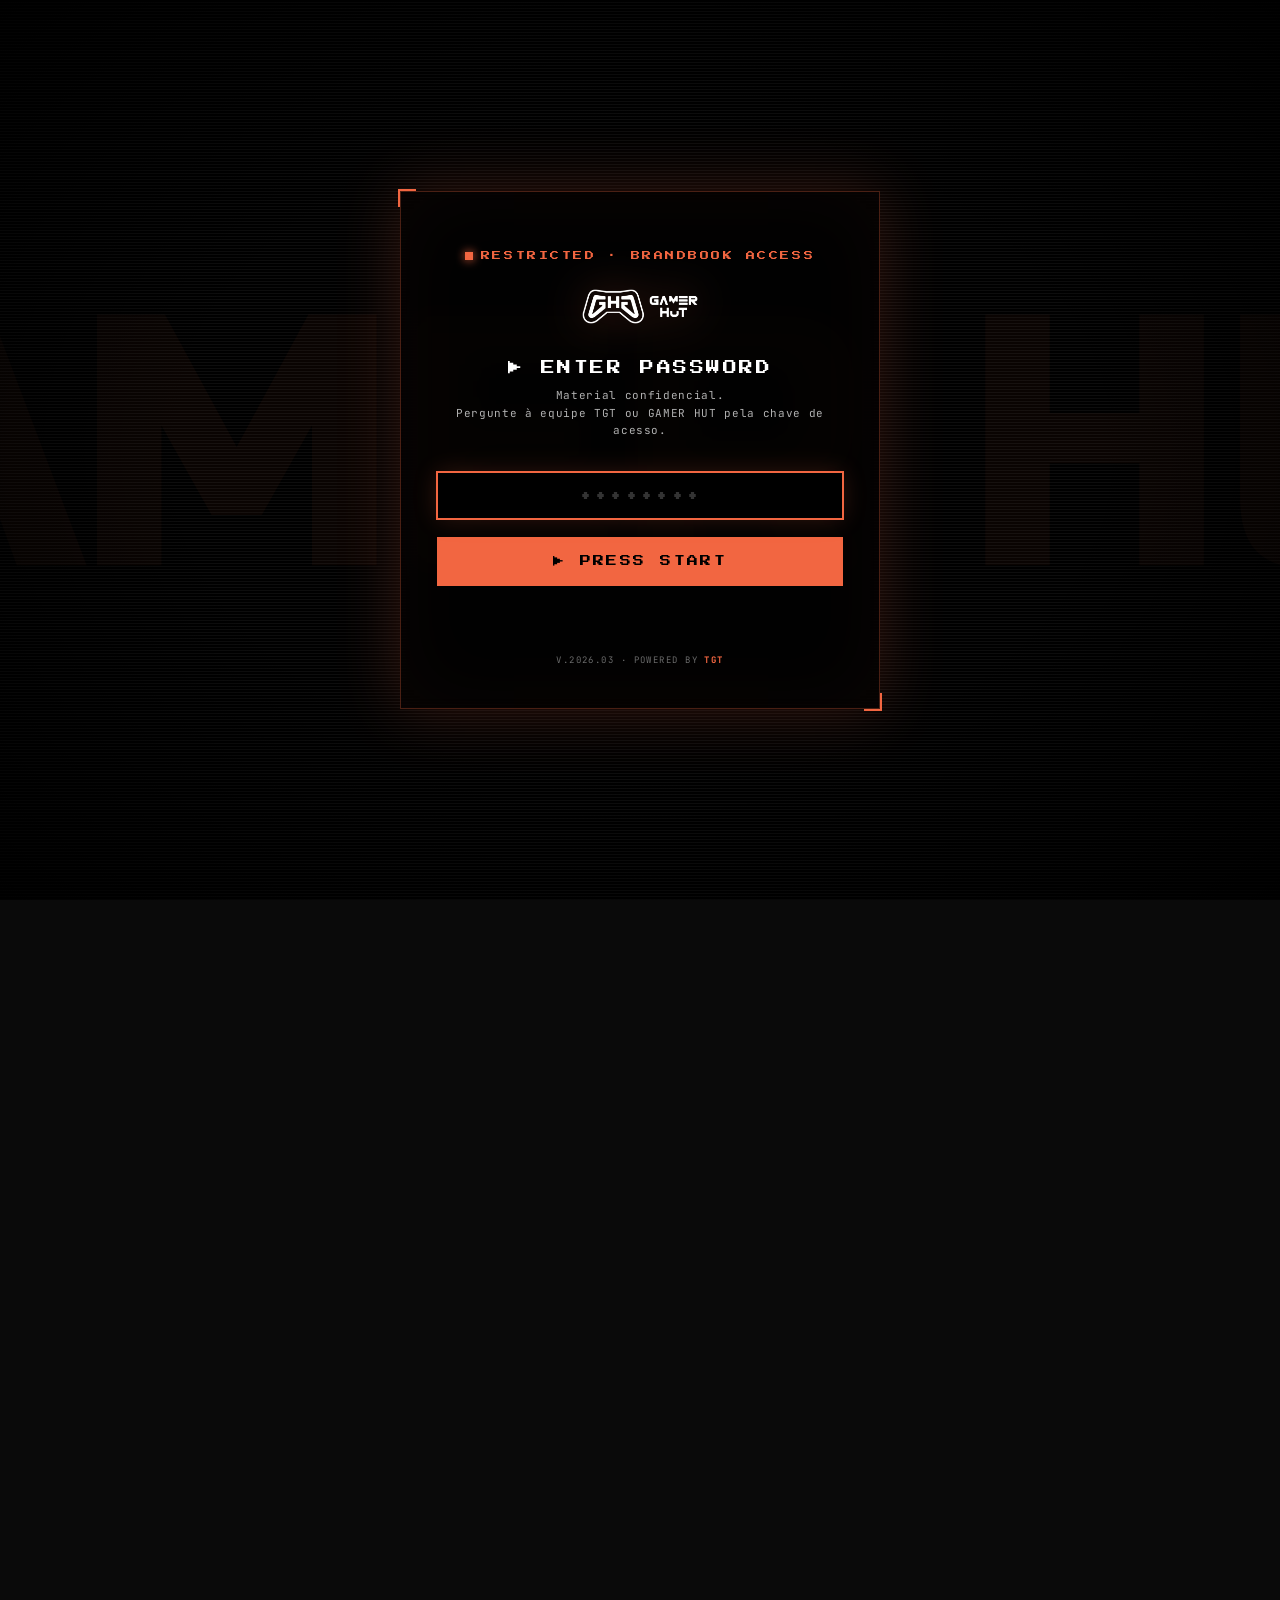
==== index.html @ 45df2ef2 "Add files via upload" ====
<!DOCTYPE html>
<html lang="pt-BR">
<head>
<meta charset="UTF-8" />
<meta name="viewport" content="width=device-width,initial-scale=1.0" />
<title>GAMER HUT — Brandbook 2026 · Mídia Física Never Dies</title>
<meta name="description" content="Brandbook oficial GAMER HUT. Identidade, tom de voz, paleta, tipografia, aplicações e parceiros." />
<link rel="preconnect" href="https://fonts.googleapis.com" />
<link rel="preconnect" href="https://fonts.gstatic.com" crossorigin />
<link href="https://fonts.googleapis.com/css2?family=Russo+One&family=Red+Hat+Display:ital,wght@0,300;0,400;0,500;0,700;0,800;0,900;1,400;1,700&family=Press+Start+2P&family=JetBrains+Mono:wght@400;500;700&display=swap" rel="stylesheet" />
<link rel="icon" type="image/svg+xml" href="assets/logos/badge-circle-orange.svg" />
<style>
/* =================== TOKENS =================== */
:root{
  --c-orange:        #F26641;
  --c-orange-deep:   #D9532E;
  --c-orange-glow:   #FF8B5C;
  --c-mario-red:     #E1251B;
  --c-fast-skin:     #FFC27A;
  --c-sonic-blue:    #194F90;
  --c-black:         #000000;
  --c-ink:           #0A0A0A;
  --c-jet:           #131313;
  --c-coal:          #1A1A1A;
  --c-mustache:      #2A2A2A;
  --c-cool-gray:     #B1B1B1;
  --c-mute:          #6B6B6B;
  --c-paper:         #F4F1EC;
  --c-cream:         #F8F4EE;

  --f-display:  'Russo One', 'Bebas Neue', system-ui, sans-serif;
  --f-body:     'Red Hat Display', system-ui, -apple-system, sans-serif;
  --f-arcade:   'Press Start 2P', 'Russo One', monospace;
  --f-mono:     'JetBrains Mono', 'Fira Code', monospace;

  --content-max: 1280px;
  --gutter:      clamp(20px, 4vw, 56px);

  --ease-out:    cubic-bezier(.16,1,.3,1);
  --ease-bounce: cubic-bezier(.34,1.56,.64,1);
}

/* =================== RESET =================== */
*,*::before,*::after{box-sizing:border-box;margin:0;padding:0}
html{scroll-behavior:smooth;-webkit-text-size-adjust:100%}
body{
  font-family:var(--f-body);
  background:var(--c-ink);
  color:var(--c-cream);
  line-height:1.55;
  font-weight:400;
  overflow-x:hidden;
  -webkit-font-smoothing:antialiased;
  text-rendering:optimizeLegibility;
}
img{max-width:100%;display:block;height:auto}
button{font:inherit;cursor:pointer;border:none;background:none;color:inherit}
a{color:inherit;text-decoration:none}

/* =================== UTIL =================== */
.wrap{max-width:var(--content-max);margin:0 auto;padding:0 var(--gutter);width:100%}
.eyebrow{
  font-family:var(--f-arcade);
  font-size:10px;
  letter-spacing:.18em;
  color:var(--c-orange);
  text-transform:uppercase;
}
.label-mono{
  font-family:var(--f-mono);
  font-size:11px;
  letter-spacing:.14em;
  text-transform:uppercase;
  color:var(--c-cool-gray);
}
.h-display{
  font-family:var(--f-display);
  text-transform:uppercase;
  line-height:.92;
  letter-spacing:-.01em;
}
.text-orange{color:var(--c-orange)}
.text-mute{color:var(--c-mute)}

/* =================== SCANLINES (CRT) =================== */
.scanlines::before{
  content:"";
  position:absolute;inset:0;
  background:repeating-linear-gradient(0deg,
    rgba(255,255,255,.018) 0px,
    rgba(255,255,255,.018) 1px,
    transparent 1px,
    transparent 3px);
  pointer-events:none;
  mix-blend-mode:overlay;
  z-index:1;
}

/* =================== HUD TOP NAV =================== */
.hud{
  position:fixed;top:0;left:0;right:0;
  z-index:100;
  padding:14px var(--gutter);
  display:flex;align-items:center;justify-content:space-between;
  gap:24px;
  background:linear-gradient(180deg, rgba(0,0,0,.92) 0%, rgba(0,0,0,.78) 60%, rgba(0,0,0,0) 100%);
  backdrop-filter:blur(14px);
  -webkit-backdrop-filter:blur(14px);
  border-bottom:1px solid rgba(242,102,65,.14);
  transition:transform .35s var(--ease-out);
}
.hud.hidden{transform:translateY(-100%)}
.hud-brand{display:flex;align-items:center;gap:12px;flex-shrink:0}
.hud-brand img{height:34px;width:auto}
.hud-brand .meta{
  display:flex;flex-direction:column;line-height:1.1;
}
.hud-brand .meta b{
  font-family:var(--f-arcade);
  font-size:9px;letter-spacing:.18em;color:var(--c-orange);
}
.hud-brand .meta span{
  font-family:var(--f-mono);font-size:10px;color:var(--c-cool-gray);letter-spacing:.1em
}
.hud-nav{display:flex;align-items:center;gap:6px;flex-wrap:wrap}
.hud-nav a{
  font-family:var(--f-mono);
  font-size:11px;
  letter-spacing:.12em;
  text-transform:uppercase;
  color:var(--c-cool-gray);
  padding:8px 12px;
  border-radius:4px;
  position:relative;
  transition:color .2s, background .2s;
}
.hud-nav a:hover{color:#fff;background:rgba(242,102,65,.08)}
.hud-nav a.active{color:var(--c-orange)}
.hud-nav a.active::before{
  content:"▸ ";color:var(--c-orange);
}
.hud-life{
  display:flex;align-items:center;gap:10px;flex-shrink:0;
}
.hud-life .lbl{
  font-family:var(--f-arcade);
  font-size:8px;color:var(--c-orange);letter-spacing:.2em
}
.lifebar{
  width:120px;height:8px;
  background:rgba(255,255,255,.08);
  border:1px solid rgba(242,102,65,.4);
  position:relative;overflow:hidden;
}
.lifebar::before{
  content:"";position:absolute;left:0;top:0;height:100%;
  width:var(--life,18%);
  background:linear-gradient(90deg,#FFC27A,var(--c-orange) 60%,var(--c-orange-deep));
  box-shadow:0 0 8px rgba(242,102,65,.6);
  transition:width .3s var(--ease-out);
}
.lifebar::after{
  content:"";position:absolute;left:0;top:0;height:100%;
  width:var(--life,18%);
  background:linear-gradient(90deg,transparent,rgba(255,255,255,.4),transparent);
  animation:pulse 2s ease-in-out infinite;
}
@keyframes pulse{
  0%,100%{opacity:.4;transform:translateX(-30%)}
  50%{opacity:.9;transform:translateX(0)}
}

@media (max-width:1024px){
  .hud-nav{display:none}
}
@media (max-width:640px){
  .hud-life{display:none}
  .hud-brand img{height:26px}
}

/* =================== HERO =================== */
.hero{
  position:relative;
  min-height:100vh;
  display:flex;align-items:center;justify-content:center;
  background:radial-gradient(ellipse at 50% 30%, #1F1208 0%, #0A0604 55%, #000 100%);
  overflow:hidden;
  padding:140px var(--gutter) 80px;
}
.hero-bg-controller{
  position:absolute;
  width:130%;
  max-width:1500px;
  top:50%;left:50%;
  transform:translate(-50%,-45%);
  opacity:.05;
  filter:drop-shadow(0 0 80px rgba(242,102,65,.2));
  z-index:0;
  animation:floatGhost 18s ease-in-out infinite;
  pointer-events:none;
}
@keyframes floatGhost{
  0%,100%{transform:translate(-50%,-45%) scale(1)}
  50%{transform:translate(-50%,-48%) scale(1.02)}
}
.hero-grid{
  position:absolute;inset:0;
  background-image:
    linear-gradient(rgba(242,102,65,.04) 1px, transparent 1px),
    linear-gradient(90deg, rgba(242,102,65,.04) 1px, transparent 1px);
  background-size:80px 80px;
  mask-image:radial-gradient(ellipse at center, black 0%, transparent 70%);
  -webkit-mask-image:radial-gradient(ellipse at center, black 0%, transparent 70%);
  z-index:1;
}
.hero-inner{
  position:relative;z-index:5;
  text-align:center;
  width:100%;
  max-width:1100px;
}
.hero-stage-tag{
  display:inline-flex;align-items:center;gap:8px;
  font-family:var(--f-arcade);
  font-size:10px;letter-spacing:.22em;color:var(--c-orange);
  padding:8px 14px;
  border:1px solid rgba(242,102,65,.4);
  background:rgba(242,102,65,.06);
  margin-bottom:32px;
}
.hero-stage-tag::before{
  content:"";width:6px;height:6px;background:var(--c-orange);
  box-shadow:0 0 8px var(--c-orange);
  animation:blink 1.4s ease-in-out infinite;
}
@keyframes blink{
  0%,100%{opacity:1}
  50%{opacity:.2}
}
.hero h1{
  font-family:var(--f-display);
  font-size:clamp(44px, 11vw, 168px);
  line-height:.85;
  letter-spacing:-.025em;
  color:#fff;
  text-transform:uppercase;
  margin-bottom:18px;
}
.hero h1 .line{display:block}
.hero h1 .accent{
  color:var(--c-orange);
  display:inline-block;
  position:relative;
  text-shadow:0 0 40px rgba(242,102,65,.4);
}
.hero h1 .accent::after{
  content:"_";
  color:var(--c-orange);
  animation:caret 1s step-end infinite;
}
@keyframes caret{
  50%{opacity:0}
}
.hero-tagline{
  font-family:var(--f-body);
  font-size:clamp(16px, 1.6vw, 22px);
  font-weight:500;
  color:var(--c-cool-gray);
  max-width:720px;margin:0 auto 40px;
  line-height:1.5;
}
.hero-cta{
  display:flex;gap:16px;justify-content:center;flex-wrap:wrap;
  margin-bottom:60px;
}
.btn-press-start{
  font-family:var(--f-arcade);
  font-size:11px;letter-spacing:.2em;
  padding:18px 32px;
  background:var(--c-orange);color:#000;
  border:2px solid var(--c-orange);
  position:relative;
  transition:all .25s var(--ease-out);
  box-shadow:0 0 0 0 rgba(242,102,65,.6);
}
.btn-press-start:hover{
  transform:translateY(-2px);
  box-shadow:0 0 24px rgba(242,102,65,.5),0 6px 0 var(--c-orange-deep);
}
.btn-ghost{
  font-family:var(--f-arcade);
  font-size:11px;letter-spacing:.2em;
  padding:18px 32px;
  background:transparent;color:var(--c-cream);
  border:2px solid rgba(255,255,255,.2);
  transition:all .25s var(--ease-out);
}
.btn-ghost:hover{border-color:var(--c-orange);color:var(--c-orange)}

.hero-meta{
  display:flex;justify-content:center;gap:48px;
  font-family:var(--f-mono);
  font-size:11px;letter-spacing:.14em;
  color:var(--c-mute);
  text-transform:uppercase;
  flex-wrap:wrap;
}
.hero-meta span{display:flex;align-items:center;gap:8px}
.hero-meta span::before{
  content:"";width:5px;height:5px;background:var(--c-orange);
}

.hero-scroll{
  position:absolute;bottom:30px;left:50%;
  transform:translateX(-50%);
  z-index:5;
  font-family:var(--f-arcade);
  font-size:8px;letter-spacing:.3em;color:var(--c-mute);
  text-align:center;
  animation:scrollHint 2s ease-in-out infinite;
}
.hero-scroll::after{
  content:"▼";display:block;font-size:14px;color:var(--c-orange);margin-top:6px;
}
@keyframes scrollHint{
  0%,100%{transform:translate(-50%,0);opacity:.7}
  50%{transform:translate(-50%,8px);opacity:1}
}

/* =================== SUMÁRIO =================== */
.toc{
  background:var(--c-jet);
  padding:120px var(--gutter);
  position:relative;
  border-top:1px solid rgba(242,102,65,.1);
}
.toc-header{
  display:flex;align-items:flex-end;justify-content:space-between;
  margin-bottom:64px;
  flex-wrap:wrap;gap:24px;
}
.toc-title{
  font-family:var(--f-display);
  font-size:clamp(40px, 6vw, 88px);
  color:#fff;line-height:.9;
}
.toc-title small{display:block;font-size:.3em;color:var(--c-orange);margin-bottom:8px;letter-spacing:.2em}
.toc-grid{
  display:grid;
  grid-template-columns:repeat(auto-fill,minmax(260px,1fr));
  gap:1px;
  background:rgba(255,255,255,.06);
  border:1px solid rgba(255,255,255,.06);
}
.toc-item{
  background:var(--c-jet);
  padding:24px 22px;
  display:flex;flex-direction:column;
  gap:8px;
  transition:background .25s var(--ease-out), transform .25s var(--ease-out);
  position:relative;
  overflow:hidden;
}
.toc-item::before{
  content:"";
  position:absolute;left:0;top:0;width:3px;height:0;
  background:var(--c-orange);
  transition:height .3s var(--ease-out);
}
.toc-item:hover{
  background:#1F1006;
  transform:translateY(-2px);
}
.toc-item:hover::before{height:100%}
.toc-num{
  font-family:var(--f-arcade);
  font-size:10px;color:var(--c-orange);letter-spacing:.18em;
}
.toc-name{
  font-family:var(--f-display);
  font-size:18px;color:#fff;line-height:1.1;
  text-transform:uppercase;
}
.toc-desc{
  font-family:var(--f-mono);
  font-size:10px;color:var(--c-mute);
  letter-spacing:.08em;text-transform:uppercase;
}

/* =================== STAGES (SECTIONS) =================== */
section.stage{
  position:relative;
  padding:120px var(--gutter);
  overflow:hidden;
}
section.stage.alt{background:#080808}
section.stage.cream{background:var(--c-paper);color:var(--c-ink)}
section.stage.cream .label-mono{color:var(--c-mute)}
section.stage.cream .stage-eyebrow{color:var(--c-orange-deep)}

.stage-head{
  display:grid;
  grid-template-columns:auto 1fr;
  gap:40px;
  align-items:flex-end;
  margin-bottom:64px;
  padding-bottom:32px;
  border-bottom:1px solid rgba(255,255,255,.08);
}
section.stage.cream .stage-head{
  border-color:rgba(0,0,0,.1);
}
.stage-num{
  font-family:var(--f-display);
  font-size:clamp(80px, 12vw, 180px);
  line-height:.85;
  color:transparent;
  -webkit-text-stroke:1.5px var(--c-orange);
  letter-spacing:-.03em;
  user-select:none;
}
section.stage.cream .stage-num{-webkit-text-stroke-color:var(--c-orange-deep)}
.stage-meta{flex:1;min-width:0}
.stage-eyebrow{
  font-family:var(--f-arcade);
  font-size:11px;letter-spacing:.22em;color:var(--c-orange);
  margin-bottom:14px;display:block;
}
.stage-title{
  font-family:var(--f-display);
  font-size:clamp(36px, 5.5vw, 72px);
  line-height:.92;
  color:#fff;text-transform:uppercase;
  letter-spacing:-.015em;
}
section.stage.cream .stage-title{color:var(--c-ink)}
.stage-sub{
  font-size:clamp(16px,1.4vw,18px);
  color:var(--c-cool-gray);
  margin-top:12px;max-width:600px;
}
section.stage.cream .stage-sub{color:var(--c-mute)}

@media (max-width:760px){
  .stage-head{grid-template-columns:1fr;gap:16px}
  .stage-num{font-size:72px}
}

/* =================== STAGE 01: MANIFESTO =================== */
.manifesto{
  display:grid;
  grid-template-columns:1.2fr 1fr;
  gap:80px;
  align-items:center;
}
.manifesto-text p{
  font-size:clamp(18px,1.8vw,24px);
  line-height:1.5;
  color:var(--c-cream);
  margin-bottom:24px;
}
.manifesto-text p:first-of-type{
  font-family:var(--f-display);
  font-size:clamp(28px,3.2vw,46px);
  line-height:1.05;
  color:#fff;text-transform:uppercase;
  letter-spacing:-.01em;
  margin-bottom:32px;
}
.manifesto-text strong{color:var(--c-orange)}
.manifesto-vis{
  position:relative;
  aspect-ratio:1/1;
  display:flex;align-items:center;justify-content:center;
}
.manifesto-vis::before{
  content:"";
  position:absolute;inset:0;
  background:radial-gradient(circle at center, rgba(242,102,65,.25) 0%, transparent 60%);
  filter:blur(20px);
}
.manifesto-vis img{
  position:relative;z-index:2;
  max-width:78%;
  filter:drop-shadow(0 0 60px rgba(242,102,65,.35));
}
.manifesto-stats{
  display:grid;
  grid-template-columns:repeat(3,1fr);
  gap:1px;
  background:rgba(255,255,255,.08);
  margin-top:48px;
  border:1px solid rgba(255,255,255,.08);
}
.stat{
  background:var(--c-ink);
  padding:24px 20px;
}
.stat-val{
  font-family:var(--f-display);
  font-size:clamp(32px,4vw,52px);
  color:var(--c-orange);
  line-height:1;letter-spacing:-.02em;
}
.stat-lbl{
  font-family:var(--f-mono);
  font-size:10px;letter-spacing:.14em;
  color:var(--c-cool-gray);
  text-transform:uppercase;
  margin-top:6px;
}
@media (max-width:900px){
  .manifesto{grid-template-columns:1fr;gap:40px}
}

/* =================== STAGE 02: ESSÊNCIA =================== */
.essence-grid{
  display:grid;
  grid-template-columns:repeat(12,1fr);
  gap:24px;
}
.essence-frame{
  grid-column:span 12;
  padding:48px;
  border:1.5px solid rgba(242,102,65,.4);
  background:linear-gradient(135deg, rgba(242,102,65,.06), rgba(242,102,65,0));
  position:relative;
}
.essence-frame::before,
.essence-frame::after{
  content:"";position:absolute;width:14px;height:14px;
  border:2px solid var(--c-orange);
}
.essence-frame::before{top:-2px;left:-2px;border-right:none;border-bottom:none}
.essence-frame::after{bottom:-2px;right:-2px;border-left:none;border-top:none}
.essence-frame .corner{
  position:absolute;width:14px;height:14px;
  border:2px solid var(--c-orange);
}
.essence-frame .corner.tr{top:-2px;right:-2px;border-left:none;border-bottom:none}
.essence-frame .corner.bl{bottom:-2px;left:-2px;border-right:none;border-top:none}

.essence-tagline{
  font-family:var(--f-display);
  font-size:clamp(48px,8vw,124px);
  line-height:.85;letter-spacing:-.025em;
  color:#fff;text-transform:uppercase;
  text-align:center;
}
.essence-tagline span{color:var(--c-orange);display:block}
.essence-tagline small{
  display:block;
  font-size:.18em;letter-spacing:.3em;
  color:var(--c-cool-gray);
  margin-top:24px;
  font-family:var(--f-arcade);
}

.essence-pillars{
  grid-column:span 12;
  display:grid;
  grid-template-columns:repeat(auto-fit,minmax(220px,1fr));
  gap:1px;
  background:rgba(255,255,255,.06);
  border:1px solid rgba(255,255,255,.06);
}
.essence-pillar{
  background:var(--c-ink);
  padding:32px 28px;
  display:flex;flex-direction:column;gap:12px;
}
.essence-pillar .ico{
  width:36px;height:36px;
  border:1.5px solid var(--c-orange);
  display:flex;align-items:center;justify-content:center;
  font-family:var(--f-arcade);font-size:14px;color:var(--c-orange);
}
.essence-pillar h4{
  font-family:var(--f-display);
  font-size:18px;text-transform:uppercase;
  color:#fff;letter-spacing:.01em;
}
.essence-pillar p{
  font-size:14px;color:var(--c-cool-gray);
  line-height:1.5;
}

/* =================== STAGE 03: TOM DE VOZ =================== */
.voice-grid{
  display:grid;
  grid-template-columns:repeat(3,1fr);
  gap:32px;
}
.voice-card{
  background:linear-gradient(180deg, var(--c-jet) 0%, var(--c-coal) 100%);
  border-top:3px solid var(--c-orange);
  padding:36px 32px 32px;
  position:relative;
  transition:transform .3s var(--ease-out), box-shadow .3s var(--ease-out);
}
.voice-card:hover{
  transform:translateY(-4px);
  box-shadow:0 20px 40px -10px rgba(242,102,65,.2);
}
.voice-card .num{
  font-family:var(--f-arcade);
  font-size:11px;letter-spacing:.22em;
  color:var(--c-orange);margin-bottom:14px;
}
.voice-card h3{
  font-family:var(--f-display);
  font-size:30px;color:#fff;
  text-transform:uppercase;
  margin-bottom:16px;line-height:1;
}
.voice-card p{
  font-size:14px;color:var(--c-cool-gray);
  line-height:1.6;margin-bottom:16px;
}
.voice-card .examples{
  border-top:1px dashed rgba(255,255,255,.12);
  padding-top:14px;
  font-family:var(--f-mono);
  font-size:11px;color:var(--c-mute);letter-spacing:.06em;
}
.voice-card .examples b{color:var(--c-orange);display:block;margin-bottom:4px;font-family:var(--f-arcade);letter-spacing:.18em;font-size:9px}

.voice-do-dont{
  margin-top:64px;
  display:grid;grid-template-columns:1fr 1fr;gap:24px;
}
.voice-list{
  padding:32px;
  border:1px solid rgba(255,255,255,.08);
}
.voice-list.do{border-left:3px solid #2BC97A}
.voice-list.dont{border-left:3px solid var(--c-mario-red)}
.voice-list h5{
  font-family:var(--f-arcade);
  font-size:11px;letter-spacing:.22em;
  margin-bottom:18px;
}
.voice-list.do h5{color:#2BC97A}
.voice-list.dont h5{color:var(--c-mario-red)}
.voice-list ul{list-style:none;display:flex;flex-direction:column;gap:10px}
.voice-list li{
  font-size:14px;color:var(--c-cream);
  display:flex;gap:10px;align-items:flex-start;
  font-weight:500;
}
.voice-list.do li::before{content:"✓";color:#2BC97A;font-weight:700;flex-shrink:0}
.voice-list.dont li::before{content:"✗";color:var(--c-mario-red);font-weight:700;flex-shrink:0}

@media (max-width:800px){
  .voice-grid{grid-template-columns:1fr}
  .voice-do-dont{grid-template-columns:1fr}
}

/* =================== STAGE 04: PILARES =================== */
.pillars-grid{
  display:grid;
  grid-template-columns:repeat(2,1fr);
  gap:1px;
  background:rgba(255,255,255,.06);
  border:1px solid rgba(255,255,255,.06);
}
.pillar{
  background:var(--c-ink);
  padding:48px 40px;
  position:relative;
  min-height:280px;
  overflow:hidden;
}
.pillar::before{
  content:attr(data-bigtext);
  position:absolute;
  bottom:-20px;right:-20px;
  font-family:var(--f-display);
  font-size:200px;
  color:rgba(242,102,65,.04);
  pointer-events:none;
  user-select:none;
  line-height:.8;
}
.pillar .pnum{
  font-family:var(--f-arcade);
  font-size:11px;color:var(--c-orange);
  letter-spacing:.22em;margin-bottom:18px;
}
.pillar h3{
  font-family:var(--f-display);
  font-size:36px;color:#fff;
  text-transform:uppercase;
  margin-bottom:14px;line-height:1;
  position:relative;z-index:2;
}
.pillar h3 span{color:var(--c-orange)}
.pillar p{
  font-size:15px;color:var(--c-cool-gray);
  line-height:1.6;
  position:relative;z-index:2;
  max-width:420px;
}
@media (max-width:760px){
  .pillars-grid{grid-template-columns:1fr}
}

/* =================== STAGE 05: LOGOS =================== */
.logo-system{
  display:grid;
  grid-template-columns:repeat(12,1fr);
  gap:24px;
}
.logo-card{
  background:var(--c-jet);
  border:1px solid rgba(255,255,255,.08);
  padding:36px 28px 24px;
  display:flex;flex-direction:column;
  align-items:center;justify-content:center;
  text-align:center;
  min-height:280px;
  position:relative;
  transition:border-color .25s, transform .25s var(--ease-out);
}
.logo-card:hover{
  border-color:var(--c-orange);
  transform:translateY(-2px);
}
.logo-card.bg-light{background:#fff;color:#000}
.logo-card.bg-orange{background:var(--c-orange);color:#000}
.logo-card .logo-img{
  flex:1;display:flex;align-items:center;justify-content:center;
  width:100%;padding:12px;
}
.logo-card .logo-img img{
  max-width:80%;max-height:140px;width:auto;
}
.logo-card .logo-img img.horizontal{max-height:120px}
.logo-card .meta{
  font-family:var(--f-mono);
  font-size:10px;letter-spacing:.12em;
  text-transform:uppercase;
  margin-top:18px;
  display:flex;flex-direction:column;gap:4px;
  width:100%;
}
.logo-card .meta b{
  font-family:var(--f-arcade);
  font-size:10px;letter-spacing:.18em;
  color:var(--c-orange);
}
.logo-card.bg-light .meta b{color:var(--c-orange-deep)}
.logo-card.bg-orange .meta b{color:#000}
.logo-card .meta span{color:inherit;opacity:.6}

.logo-card.span-6{grid-column:span 6}
.logo-card.span-4{grid-column:span 4}
.logo-card.span-3{grid-column:span 3}

@media (max-width:900px){
  .logo-card.span-6,.logo-card.span-4,.logo-card.span-3{grid-column:span 6}
}
@media (max-width:540px){
  .logo-card.span-6,.logo-card.span-4,.logo-card.span-3{grid-column:span 12}
}

/* =================== USOS LOGO =================== */
.usage-grid{
  display:grid;grid-template-columns:repeat(4,1fr);gap:18px;
  margin-top:48px;
}
.usage-card{
  background:var(--c-jet);
  padding:24px;
  border:1px solid rgba(255,255,255,.08);
  position:relative;
  aspect-ratio:1/1;
  display:flex;align-items:center;justify-content:center;
  flex-direction:column;
  overflow:hidden;
}
.usage-card.do{border-color:rgba(43,201,122,.3)}
.usage-card.dont{border-color:rgba(225,37,27,.3)}
.usage-card .badge{
  position:absolute;top:10px;left:10px;
  font-family:var(--f-arcade);
  font-size:8px;letter-spacing:.18em;
  padding:4px 8px;
  z-index:2;
}
.usage-card.do .badge{background:#2BC97A;color:#000}
.usage-card.dont .badge{background:var(--c-mario-red);color:#fff}
.usage-card .demo{
  width:100%;height:100%;
  display:flex;align-items:center;justify-content:center;
  position:relative;
}
.usage-card .demo img{max-width:60%;max-height:70%}
.usage-card .demo.gradient{background:linear-gradient(45deg,#7B5AFF,#FF5A88,#FFC15A)}
.usage-card .demo.busy{background:url('assets/games/mgs-delta-sq.jpg') center/cover}
.usage-card .demo.warped img{transform:skewX(-15deg) scaleY(.6)}
.usage-card .demo.recolor img{filter:hue-rotate(180deg) saturate(2)}
.usage-card .demo.tiny img{max-width:18%}
.usage-card .demo.cropped{overflow:hidden}
.usage-card .demo.cropped img{max-width:120%;transform:translateX(20%)}

@media (max-width:760px){
  .usage-grid{grid-template-columns:repeat(2,1fr)}
}

/* =================== STAGE 07: PALETA =================== */
.palette-row{
  display:grid;
  grid-template-columns:2fr 1fr 1fr 1fr 1fr 1fr;
  gap:1px;
  background:rgba(255,255,255,.06);
  border:1px solid rgba(255,255,255,.06);
  min-height:340px;
}
.swatch{
  padding:24px;
  display:flex;flex-direction:column;justify-content:space-between;
  position:relative;
  overflow:hidden;
}
.swatch.primary{background:var(--c-orange);color:#000}
.swatch.mario{background:var(--c-mario-red);color:#fff}
.swatch.fast{background:var(--c-fast-skin);color:#000}
.swatch.sonic{background:var(--c-sonic-blue);color:#fff}
.swatch.black{background:#000;color:#fff;border:1px solid rgba(255,255,255,.1)}
.swatch.gray{background:var(--c-cool-gray);color:#000}
.swatch-name{
  font-family:var(--f-display);
  font-size:clamp(18px,1.6vw,24px);
  line-height:1;text-transform:uppercase;
}
.swatch-mid{
  font-family:var(--f-mono);
  font-size:10px;letter-spacing:.1em;
  margin-top:8px;opacity:.85;
}
.swatch-codes{
  font-family:var(--f-mono);
  font-size:11px;letter-spacing:.04em;
  display:flex;flex-direction:column;gap:2px;
}
.swatch-pct{
  position:absolute;top:14px;right:14px;
  font-family:var(--f-arcade);
  font-size:9px;letter-spacing:.18em;
  padding:4px 8px;
  background:rgba(0,0,0,.18);
}
.swatch.primary .swatch-pct{background:rgba(0,0,0,.18)}
.swatch.fast .swatch-pct{background:rgba(0,0,0,.15)}
.swatch.gray .swatch-pct{background:rgba(0,0,0,.15)}

.palette-rule{
  margin-top:48px;
  display:grid;
  grid-template-columns:auto 1fr;gap:48px;
  align-items:center;
  padding:32px;
  background:linear-gradient(135deg,#000,var(--c-coal));
  border-left:3px solid var(--c-orange);
}
.palette-rule .formula{
  font-family:var(--f-display);
  font-size:clamp(40px,5vw,80px);
  line-height:.9;color:#fff;
}
.palette-rule .formula span{color:var(--c-orange)}
.palette-rule p{font-size:14px;color:var(--c-cool-gray);line-height:1.6}

@media (max-width:900px){
  .palette-row{grid-template-columns:1fr 1fr;min-height:auto}
  .swatch{min-height:160px}
  .palette-rule{grid-template-columns:1fr;gap:24px}
}

/* =================== STAGE 08: TIPOGRAFIA =================== */
.type-grid{
  display:grid;
  grid-template-columns:repeat(2,1fr);
  gap:1px;
  background:rgba(255,255,255,.06);
  border:1px solid rgba(255,255,255,.06);
}
.type-card{
  background:var(--c-jet);
  padding:48px 40px;
  display:flex;flex-direction:column;gap:20px;
  min-height:340px;
}
.type-spec{
  font-family:var(--f-mono);
  font-size:11px;color:var(--c-mute);
  letter-spacing:.1em;text-transform:uppercase;
  display:flex;justify-content:space-between;
}
.type-spec b{color:var(--c-orange);font-family:var(--f-arcade);letter-spacing:.18em}
.type-sample{
  flex:1;display:flex;flex-direction:column;justify-content:center;
}
.type-sample .display{
  font-family:var(--f-display);
  font-size:clamp(48px,5vw,76px);
  line-height:.9;color:#fff;
  text-transform:uppercase;
}
.type-sample .body{
  font-family:var(--f-body);
  font-size:24px;line-height:1.4;color:#fff;
}
.type-sample .arcade{
  font-family:var(--f-arcade);
  font-size:18px;line-height:1.4;color:var(--c-orange);
}
.type-sample .mono{
  font-family:var(--f-mono);
  font-size:14px;color:var(--c-cool-gray);
}
.type-sample .small{
  font-size:14px;color:var(--c-cool-gray);
  margin-top:8px;
}
.type-glyphs{
  font-family:var(--f-display);
  font-size:24px;color:var(--c-mute);
  letter-spacing:.04em;
  border-top:1px solid rgba(255,255,255,.08);
  padding-top:18px;
  word-break:break-all;
}

.type-card .weights{
  display:flex;flex-direction:column;gap:6px;
  font-family:var(--f-body);
}
.type-card .weights span{
  font-size:18px;color:#fff;
}
.type-card .weights span:nth-child(1){font-weight:300}
.type-card .weights span:nth-child(2){font-weight:400}
.type-card .weights span:nth-child(3){font-weight:500}
.type-card .weights span:nth-child(4){font-weight:700}
.type-card .weights span:nth-child(5){font-weight:800}
.type-card .weights span:nth-child(6){font-weight:900}
.type-card .weights span b{color:var(--c-orange);font-family:var(--f-mono);font-size:10px;margin-right:8px}

@media (max-width:760px){
  .type-grid{grid-template-columns:1fr}
}

/* =================== STAGE 09: GRAFISMOS =================== */
.graphics-grid{
  display:grid;
  grid-template-columns:repeat(12,1fr);
  gap:18px;
}
.gfx{
  background:var(--c-jet);
  border:1px solid rgba(255,255,255,.08);
  padding:32px;
  display:flex;flex-direction:column;
  gap:14px;
  position:relative;
  overflow:hidden;
  min-height:240px;
}
.gfx-large{grid-column:span 8;min-height:340px}
.gfx-med{grid-column:span 4}
.gfx-small{grid-column:span 4}
.gfx h4{
  font-family:var(--f-display);
  font-size:22px;color:#fff;
  text-transform:uppercase;line-height:1;
}
.gfx p{font-size:13px;color:var(--c-cool-gray);line-height:1.5}
.gfx .demo{
  flex:1;display:flex;align-items:center;justify-content:center;
  position:relative;border-radius:2px;
}
.gfx-scanlines .demo{
  background:linear-gradient(135deg,#FF6B3D,var(--c-orange-deep));
  background-image:repeating-linear-gradient(0deg,
    rgba(0,0,0,.18) 0px,rgba(0,0,0,.18) 2px,transparent 2px,transparent 4px),
    linear-gradient(135deg,#FF6B3D,var(--c-orange-deep));
}
.gfx-scanlines .demo span{
  font-family:var(--f-arcade);font-size:14px;color:#000;letter-spacing:.18em;
}
.gfx-pixelborder .demo{
  background:#000;
  border:4px solid var(--c-orange);
  position:relative;
}
.gfx-pixelborder .demo::before{
  content:"";position:absolute;inset:6px;
  border:1px dashed rgba(242,102,65,.4);
}
.gfx-pixelborder .demo span{
  font-family:var(--f-arcade);font-size:14px;color:var(--c-orange);letter-spacing:.18em;
}
.gfx-controller .demo img{max-width:60%;opacity:.85}
.gfx-grid .demo{
  background-image:
    linear-gradient(rgba(242,102,65,.4) 1px,transparent 1px),
    linear-gradient(90deg,rgba(242,102,65,.4) 1px,transparent 1px);
  background-size:24px 24px;
  background-color:#000;
}
.gfx-life .demo{padding:20px 24px;background:#000;flex-direction:column;align-items:flex-start;gap:8px}
.gfx-life .demo .lbl{font-family:var(--f-arcade);font-size:9px;color:var(--c-orange);letter-spacing:.18em}
.gfx-life .demo .bar{
  width:100%;height:14px;
  background:rgba(255,255,255,.08);
  border:1px solid var(--c-orange);
  position:relative;overflow:hidden;
}
.gfx-life .demo .bar::before{
  content:"";position:absolute;left:0;top:0;height:100%;width:72%;
  background:linear-gradient(90deg,#FFC27A,var(--c-orange));
}

@media (max-width:900px){
  .gfx-large,.gfx-med,.gfx-small{grid-column:span 12}
}

/* =================== STAGE 10: PARCEIROS =================== */
.partners-strip{
  display:grid;
  grid-template-columns:repeat(auto-fit,minmax(180px,1fr));
  gap:1px;
  background:rgba(255,255,255,.06);
  border:1px solid rgba(255,255,255,.06);
  margin-bottom:48px;
}
.partner{
  background:var(--c-jet);
  padding:36px 24px;
  display:flex;flex-direction:column;align-items:center;
  text-align:center;gap:8px;
  transition:background .25s;
}
.partner:hover{background:#1F1006}
.partner-mark{
  font-family:var(--f-display);
  font-size:24px;color:#fff;
  text-transform:uppercase;
  letter-spacing:.02em;
  line-height:1;
}
.partner-mark.acc{color:var(--c-orange)}
.partner-meta{
  font-family:var(--f-mono);
  font-size:9px;color:var(--c-mute);
  letter-spacing:.18em;text-transform:uppercase;
}
.partner-tag{
  font-family:var(--f-arcade);
  font-size:8px;
  padding:3px 8px;
  background:rgba(242,102,65,.12);
  color:var(--c-orange);
  letter-spacing:.18em;
  margin-top:6px;
}

.partners-disclaimer{
  font-family:var(--f-mono);font-size:11px;color:var(--c-mute);
  letter-spacing:.06em;
  text-align:center;
  padding:16px;
  border:1px dashed rgba(255,255,255,.1);
}

/* =================== STAGE 11: BRAND VOICE EM AÇÃO =================== */
.action-grid{
  display:grid;grid-template-columns:repeat(2,1fr);gap:24px;
}
.action-card{
  background:var(--c-jet);
  border:1px solid rgba(255,255,255,.08);
  padding:32px;
  display:flex;flex-direction:column;gap:16px;
}
.action-card .ctx{
  font-family:var(--f-arcade);
  font-size:10px;letter-spacing:.18em;
  color:var(--c-orange);
}
.action-card h4{
  font-family:var(--f-display);
  font-size:22px;color:#fff;
  text-transform:uppercase;line-height:1;
}
.action-card .copy{
  font-size:15px;color:#fff;
  line-height:1.55;
  padding:18px;
  background:#000;
  border-left:3px solid var(--c-orange);
  font-weight:500;
}
.action-card .why{
  font-size:13px;color:var(--c-cool-gray);
  font-style:italic;
}

@media (max-width:800px){
  .action-grid{grid-template-columns:1fr}
}

/* =================== STAGE 12: CONTENT PILLARS =================== */
.content-pillars{
  display:grid;
  grid-template-columns:repeat(2, 1fr);
  gap:1px;
  background:rgba(255,255,255,.06);
  border:1px solid rgba(255,255,255,.06);
}
.cp{
  background:var(--c-jet);
  display:grid;
  grid-template-columns:80px 1fr;
  min-height:300px;
}
.cp:nth-child(5){
  grid-column:span 2;
  grid-template-columns:80px 1fr 1fr;
}
.cp:nth-child(5) .cp-body{
  display:grid;
  grid-template-columns:1fr 1fr;
  gap:32px;
  align-items:start;
}
.cp:nth-child(5) .cp-body > .cp-tag,
.cp:nth-child(5) .cp-body > h3{grid-column:span 2}
.cp-side{
  background:#000;
  display:flex;flex-direction:column;
  align-items:center;justify-content:space-between;
  padding:24px 12px;
  border-right:2px solid var(--c-orange);
  position:relative;
}
.cp-icon{
  font-family:var(--f-arcade);
  font-size:28px;
  color:var(--c-orange);
  text-shadow:0 0 14px rgba(242,102,65,.4);
}
.cp-num{
  font-family:var(--f-display);
  font-size:36px;
  color:transparent;
  -webkit-text-stroke:1.5px var(--c-orange);
  letter-spacing:-.04em;
}
.cp-body{padding:32px 32px 28px}
.cp-tag{
  font-family:var(--f-arcade);
  font-size:9px;
  letter-spacing:.22em;
  color:var(--c-orange);
  margin-bottom:14px;
}
.cp-body h3{
  font-family:var(--f-display);
  font-size:30px;
  color:#fff;
  text-transform:uppercase;
  line-height:.95;
  margin-bottom:14px;
}
.cp-body h3 span{color:var(--c-orange)}
.cp-lead{
  font-size:14px;color:var(--c-cool-gray);
  line-height:1.55;
  margin-bottom:18px;
  max-width:520px;
}
.cp-list{
  list-style:none;
  display:flex;flex-direction:column;gap:6px;
  border-top:1px dashed rgba(255,255,255,.1);
  padding-top:14px;margin-bottom:14px;
}
.cp-list li{
  font-size:13px;color:var(--c-cream);
  line-height:1.5;
}
.cp-list b{
  font-family:var(--f-arcade);
  font-size:9px;
  letter-spacing:.18em;
  color:var(--c-orange);
  margin-right:8px;
}
.cp-meta{
  font-family:var(--f-mono);
  font-size:10px;
  color:var(--c-mute);
  letter-spacing:.06em;
  text-transform:uppercase;
  border-top:1px solid rgba(255,255,255,.06);
  padding-top:12px;
}

/* color tints per pillar — sutis */
.cp-drop .cp-side{background:linear-gradient(180deg, #2A0F05, #000)}
.cp-review .cp-side{background:linear-gradient(180deg, #051828, #000); border-right-color:var(--c-sonic-blue)}
.cp-review .cp-icon{color:var(--c-sonic-blue);text-shadow:0 0 14px rgba(25,79,144,.4)}
.cp-review .cp-num{-webkit-text-stroke-color:var(--c-sonic-blue)}
.cp-tip .cp-side{background:linear-gradient(180deg, #2C2008, #000); border-right-color:var(--c-fast-skin)}
.cp-tip .cp-icon{color:var(--c-fast-skin);text-shadow:0 0 14px rgba(255,194,122,.5)}
.cp-tip .cp-num{-webkit-text-stroke-color:var(--c-fast-skin)}
.cp-resumo .cp-side{background:linear-gradient(180deg, #1A1A1A, #000)}
.cp-lore .cp-side{background:linear-gradient(180deg, #2A0407, #000); border-right-color:var(--c-mario-red)}
.cp-lore .cp-icon{color:var(--c-mario-red);text-shadow:0 0 14px rgba(225,37,27,.4)}
.cp-lore .cp-num{-webkit-text-stroke-color:var(--c-mario-red)}

@media (max-width:900px){
  .content-pillars{grid-template-columns:1fr}
  .cp:nth-child(5){grid-column:span 1; grid-template-columns:80px 1fr}
  .cp:nth-child(5) .cp-body{grid-template-columns:1fr; gap:0}
  .cp:nth-child(5) .cp-body > .cp-tag,
  .cp:nth-child(5) .cp-body > h3{grid-column:span 1}
}

.cp-summary{
  margin-top:48px;
  display:grid;
  grid-template-columns:1.4fr 1fr;
  gap:32px;
}
.cp-pie{
  background:#000;
  border:1px solid rgba(255,255,255,.08);
  padding:32px;
  display:flex;flex-direction:column;
  gap:14px;
  position:relative;
}
.cp-pie::before{
  content:"DISTRIBUIÇÃO IDEAL";
  position:absolute;top:14px;right:18px;
  font-family:var(--f-arcade);
  font-size:9px;letter-spacing:.18em;
  color:var(--c-mute);
}
.cp-pie-row{display:flex}
.cp-pie-bar{
  display:flex;align-items:center;gap:14px;
  height:36px;
  width:var(--w);
  padding:0 14px;
  font-family:var(--f-mono);
  font-size:11px;
  letter-spacing:.08em;
  color:#fff;
  text-transform:uppercase;
  position:relative;
  min-width:200px;
  transition:transform .3s var(--ease-out);
}
.cp-pie-bar:hover{transform:translateX(4px)}
.cp-pie-bar b{
  font-family:var(--f-display);
  font-size:18px;color:#fff;
  letter-spacing:0;
  text-transform:none;
}
.cp-pie-bar.drop{background:linear-gradient(90deg,var(--c-orange),var(--c-orange-deep))}
.cp-pie-bar.review{background:linear-gradient(90deg,var(--c-sonic-blue),#0E2F5A);color:#fff}
.cp-pie-bar.tip{background:linear-gradient(90deg,var(--c-fast-skin),#D9A560);color:#000}
.cp-pie-bar.tip b{color:#000}
.cp-pie-bar.lore{background:linear-gradient(90deg,var(--c-mario-red),#9D1812)}
.cp-pie-bar.resumo{background:linear-gradient(90deg,#3A3A3A,#1A1A1A);border:1px solid rgba(255,255,255,.1)}

.cp-cadence{
  background:var(--c-jet);
  border:1px solid rgba(255,255,255,.08);
  padding:24px;
}
.cp-cadence h4{
  font-family:var(--f-arcade);
  font-size:10px;
  letter-spacing:.22em;
  color:var(--c-orange);
  margin-bottom:14px;
}
.cp-cadence table{
  width:100%;
  border-collapse:collapse;
  font-family:var(--f-mono);
  font-size:12px;
}
.cp-cadence th{
  text-align:left;
  font-family:var(--f-arcade);
  font-size:9px;
  letter-spacing:.18em;
  color:var(--c-mute);
  padding:6px 0;
  border-bottom:1px solid rgba(255,255,255,.1);
}
.cp-cadence td{
  padding:8px 0;
  color:var(--c-cream);
  border-bottom:1px solid rgba(255,255,255,.04);
  letter-spacing:.04em;
}
.cp-cadence td:first-child{
  color:var(--c-orange);
  font-weight:700;
  width:60px;
}
.cp-cadence td:last-child{
  text-align:right;
  color:var(--c-cool-gray);
}

@media (max-width:760px){
  .cp-summary{grid-template-columns:1fr}
  .cp{grid-template-columns:60px 1fr}
  .cp-side{padding:18px 8px}
  .cp-icon{font-size:22px}
  .cp-num{font-size:28px}
  .cp-body{padding:24px 22px 22px}
  .cp-body h3{font-size:24px}
}

/* =================== STAGE 13: GRID MODULAR =================== */
.grid-modular{
  margin-bottom:64px;
  padding:32px;
  background:var(--c-jet);
  border:1px solid rgba(255,255,255,.08);
}
.grid-modular-head{
  display:flex;justify-content:space-between;align-items:flex-end;
  margin-bottom:24px;
  flex-wrap:wrap;gap:14px;
}
.grid-modular-head h3{
  font-family:var(--f-display);
  font-size:24px;
  color:#fff;
  text-transform:uppercase;
}
.grid-modular-head h3 span{color:var(--c-orange)}
.grid-modular-head p{
  font-size:13px;
  color:var(--c-cool-gray);
  max-width:480px;
}
.grid-modular-grid{
  display:grid;
  grid-template-columns:repeat(6, 1fr);
  gap:14px;
}
.gm-tile{
  aspect-ratio:1/1;
  background:#000;
  display:flex;flex-direction:column;
  align-items:center;justify-content:center;
  text-align:center;
  padding:14px;
  position:relative;
  overflow:hidden;
  border:1px solid rgba(255,255,255,.06);
}
.gm-tile .gm-num{
  position:absolute;top:8px;left:8px;
  font-family:var(--f-arcade);
  font-size:8px;color:var(--c-orange);
  letter-spacing:.16em;
  z-index:3;
}
.gm-tile .gm-label{
  position:absolute;bottom:8px;left:0;right:0;
  font-family:var(--f-mono);
  font-size:9px;
  color:var(--c-cool-gray);
  letter-spacing:.1em;
  text-transform:uppercase;
  z-index:3;
  background:rgba(0,0,0,.7);
  padding:4px 6px;
}
.gm-tile.t-game img{
  position:absolute;inset:0;width:100%;height:100%;object-fit:cover;z-index:1;opacity:.85;
}
.gm-tile.t-game::after{
  content:"";position:absolute;inset:0;
  background:linear-gradient(180deg,transparent 60%,rgba(0,0,0,.85));
  z-index:2;
}
.gm-tile.t-brand-orange{background:var(--c-orange)}
.gm-tile.t-brand-orange .gm-num{color:#000}
.gm-tile.t-brand-orange .gm-label{background:rgba(0,0,0,.5);color:#fff}
.gm-tile.t-brand-orange .text{
  font-family:var(--f-display);
  font-size:11px;color:#000;
  text-transform:uppercase;line-height:1;
  z-index:2;
}
.gm-tile.t-dark-logo img{width:60%;height:auto;filter:drop-shadow(0 0 12px rgba(242,102,65,.4))}
.gm-tile.t-dark-press{
  background:#000;
}
.gm-tile.t-dark-press .text{
  font-family:var(--f-arcade);
  font-size:11px;color:var(--c-orange);
  letter-spacing:.18em;line-height:1.4;
}
.gm-tile.t-quote{
  background:linear-gradient(135deg,#0a0a0a,#1f0f06);
}
.gm-tile.t-quote .text{
  font-family:var(--f-display);
  font-size:14px;color:#fff;
  text-transform:uppercase;line-height:1;
}
.gm-tile.t-quote .text span{color:var(--c-orange);display:block}
.gm-tile.t-tip{background:linear-gradient(135deg,var(--c-fast-skin),#D9A560)}
.gm-tile.t-tip .gm-num{color:#000}
.gm-tile.t-tip .gm-label{background:rgba(0,0,0,.4);color:#fff}
.gm-tile.t-tip .text{
  font-family:var(--f-display);
  font-size:11px;color:#000;
  text-transform:uppercase;line-height:1;
  z-index:2;
}
.gm-tile.t-tip .text span{font-family:var(--f-arcade);font-size:8px;display:block;margin-bottom:4px;letter-spacing:.18em}

@media (max-width:900px){
  .grid-modular-grid{grid-template-columns:repeat(3, 1fr);gap:10px}
  .gm-tile .gm-num{font-size:7px}
  .gm-tile .gm-label{font-size:8px;letter-spacing:.06em;padding:3px 4px}
  .gm-tile.t-brand-orange .text{font-size:9px}
  .gm-tile.t-quote .text{font-size:11px}
  .gm-tile.t-dark-press .text{font-size:9px}
  .gm-tile.t-tip .text{font-size:9px}
  .gm-tile.t-tip .text span{font-size:7px}
}
@media (max-width:520px){
  .grid-modular{padding:18px}
  .grid-modular-grid{grid-template-columns:repeat(2, 1fr);gap:8px}
  .grid-modular-head h3{font-size:18px}
  .gm-tile{padding:8px}
  .gm-tile .gm-num{font-size:8px;top:6px;left:6px}
  .gm-tile .gm-label{font-size:8px;padding:3px 5px}
  .gm-tile.t-brand-orange .text{font-size:11px}
  .gm-tile.t-quote .text{font-size:13px}
  .gm-tile.t-dark-press .text{font-size:11px}
  .gm-tile.t-tip .text{font-size:11px}
  .gm-tile.t-tip .text span{font-size:8px}
}

/* =================== STAGE 12: FEED INSTAGRAM =================== */
.ig-frame{
  background:#000;
  border:1px solid rgba(255,255,255,.1);
  padding:20px;
  max-width:540px;
  margin:0 auto;
}
.ig-header{
  display:flex;align-items:center;gap:14px;
  padding:14px 4px;
  border-bottom:1px solid rgba(255,255,255,.1);
  margin-bottom:16px;
}
.ig-avatar{
  width:54px;height:54px;
  border-radius:50%;
  background:var(--c-orange);
  padding:3px;
  display:flex;align-items:center;justify-content:center;
  flex-shrink:0;
  position:relative;
}
.ig-avatar::before{
  content:"";position:absolute;inset:-3px;border-radius:50%;
  background:conic-gradient(from 0deg,#F26641,#FFC27A,#E1251B,#F26641);
}
.ig-avatar img{
  width:100%;height:100%;border-radius:50%;
  background:#000;padding:2px;position:relative;z-index:2;
  object-fit:cover;
}
.ig-handle{flex:1}
.ig-handle .name{
  font-family:var(--f-display);font-size:16px;color:#fff;
  letter-spacing:.02em;
}
.ig-handle .hand{
  font-family:var(--f-mono);font-size:12px;color:var(--c-cool-gray);
}
.ig-handle .meta{
  font-family:var(--f-mono);font-size:10px;color:var(--c-mute);
  margin-top:2px;
}
.ig-handle .meta b{color:var(--c-orange)}
.ig-follow{
  font-family:var(--f-arcade);
  font-size:9px;letter-spacing:.18em;
  padding:8px 14px;
  background:var(--c-orange);color:#000;
}

.ig-bio{
  padding:8px 4px 18px;
  border-bottom:1px solid rgba(255,255,255,.1);
  margin-bottom:16px;
}
.ig-bio p{font-size:13px;color:#fff;line-height:1.5}
.ig-bio p strong{color:var(--c-orange)}
.ig-bio .links{
  font-family:var(--f-mono);font-size:11px;color:var(--c-orange);
  margin-top:6px;letter-spacing:.04em;
}
.ig-stats{
  display:grid;grid-template-columns:repeat(3,1fr);
  text-align:center;
  padding:14px 0;
  border-bottom:1px solid rgba(255,255,255,.1);
  margin-bottom:16px;
}
.ig-stats div{display:flex;flex-direction:column;gap:2px}
.ig-stats b{
  font-family:var(--f-display);
  font-size:18px;color:#fff;
}
.ig-stats span{
  font-family:var(--f-mono);font-size:10px;color:var(--c-cool-gray);
  letter-spacing:.1em;text-transform:uppercase;
}

.ig-tabs{
  display:flex;justify-content:center;gap:36px;
  padding:10px 0;
  border-bottom:2px solid var(--c-orange);
  margin-bottom:6px;
}
.ig-tabs span{
  font-family:var(--f-arcade);font-size:8px;
  letter-spacing:.18em;color:var(--c-cool-gray);
  padding:4px 0;
}
.ig-tabs span.active{color:var(--c-orange)}

.ig-grid{
  display:grid;
  grid-template-columns:repeat(3,1fr);
  gap:3px;
  margin-top:6px;
}
.ig-tile{
  aspect-ratio:1/1;
  position:relative;
  overflow:hidden;
  background:#1A1A1A;
  cursor:pointer;
}
.ig-tile img{
  width:100%;height:100%;object-fit:cover;
  transition:transform .35s var(--ease-out);
}
.ig-tile:hover img{transform:scale(1.06)}
.ig-tile .badge{
  position:absolute;top:6px;right:6px;
  font-family:var(--f-arcade);
  font-size:7px;letter-spacing:.14em;
  padding:3px 6px;
  background:rgba(0,0,0,.7);
  color:var(--c-orange);
  z-index:2;
}
.ig-tile.brand{
  background:linear-gradient(135deg,var(--c-orange),var(--c-orange-deep));
  display:flex;align-items:center;justify-content:center;
  text-align:center;padding:14px;
}
.ig-tile.brand .text{
  font-family:var(--f-display);
  font-size:14px;color:#000;line-height:1;
  text-transform:uppercase;
}
.ig-tile.brand .text small{
  font-family:var(--f-arcade);font-size:7px;
  display:block;margin-top:6px;letter-spacing:.18em;
}
.ig-tile.dark{
  background:#000;display:flex;align-items:center;justify-content:center;
}
.ig-tile.dark img{
  width:60%;height:auto;opacity:.95;
  filter:drop-shadow(0 0 12px rgba(242,102,65,.5));
}
.ig-tile .overlay{
  position:absolute;inset:0;
  background:linear-gradient(180deg,transparent 50%,rgba(0,0,0,.85) 100%);
  display:flex;flex-direction:column;justify-content:flex-end;
  padding:8px;
  z-index:2;
}
.ig-tile .overlay .price{
  font-family:var(--f-display);font-size:13px;color:#fff;line-height:1;
}
.ig-tile .overlay .price small{
  font-family:var(--f-mono);font-size:9px;color:var(--c-orange);display:block;
  letter-spacing:.1em;
}

.ig-meta{
  display:grid;grid-template-columns:repeat(2,1fr);gap:14px;
  margin-top:36px;
  padding:24px;
  background:#000;
  border:1px solid rgba(255,255,255,.08);
}
.ig-meta div{
  font-family:var(--f-mono);
  font-size:11px;color:var(--c-cool-gray);
  letter-spacing:.04em;
}
.ig-meta b{color:var(--c-orange);font-family:var(--f-arcade);font-size:9px;letter-spacing:.18em;display:block;margin-bottom:4px}

/* =================== STAGE 13: POSTS INDIVIDUAIS =================== */
.posts-grid{
  display:grid;
  grid-template-columns:repeat(3,1fr);
  gap:24px;
}
.post-card{
  background:#000;
  border:1px solid rgba(255,255,255,.1);
  overflow:hidden;
  display:flex;flex-direction:column;
}
.post-head{
  display:flex;align-items:center;gap:10px;
  padding:12px;
  border-bottom:1px solid rgba(255,255,255,.08);
}
.post-head .av{
  width:32px;height:32px;border-radius:50%;
  background:var(--c-orange);
  padding:2px;
  flex-shrink:0;
}
.post-head .av img{
  width:100%;height:100%;border-radius:50%;
  background:#000;object-fit:cover;
}
.post-head .info{flex:1;line-height:1.1}
.post-head .info .h{font-size:12px;color:#fff;font-weight:700;font-family:var(--f-mono)}
.post-head .info .s{font-size:10px;color:var(--c-mute);font-family:var(--f-mono)}
.post-head .more{color:var(--c-cool-gray);font-size:14px}

.post-img{
  aspect-ratio:1/1;
  width:100%;
  background:#1a1a1a;
  position:relative;
  overflow:hidden;
}
.post-img > img{width:100%;height:100%;object-fit:cover}
.post-img .post-overlay{
  position:absolute;inset:0;
  display:flex;flex-direction:column;justify-content:space-between;
  padding:18px;
  z-index:2;
  background:linear-gradient(180deg,rgba(0,0,0,.55) 0%,transparent 35%,transparent 60%,rgba(0,0,0,.85) 100%);
}
.post-img .top-row{
  display:flex;justify-content:space-between;align-items:flex-start;
}
.post-img .post-tag{
  font-family:var(--f-arcade);
  font-size:8px;letter-spacing:.18em;
  padding:6px 10px;
  background:var(--c-orange);color:#000;
  align-self:flex-start;
}
.post-img .post-tag.drop{background:var(--c-mario-red);color:#fff}
.post-img .post-tag.preorder{background:#000;color:var(--c-orange);border:1px solid var(--c-orange)}
.post-img .gh-mini{
  width:42px;height:42px;
  background:#000;
  border-radius:50%;
  padding:8px;
  display:flex;align-items:center;justify-content:center;
}
.post-img .gh-mini img{width:100%;height:100%;object-fit:contain}
.post-img .post-title{
  font-family:var(--f-display);
  font-size:24px;color:#fff;
  line-height:.95;
  text-transform:uppercase;
  text-shadow:0 2px 12px rgba(0,0,0,.6);
}
.post-img .post-title span{color:var(--c-orange)}
.post-img .post-sub{
  font-family:var(--f-mono);
  font-size:10px;color:var(--c-orange);
  letter-spacing:.14em;
  margin-top:6px;
}

.post-actions{
  display:flex;align-items:center;justify-content:space-between;
  padding:10px 14px;border-top:1px solid rgba(255,255,255,.08);
}
.post-actions .icons{display:flex;gap:14px;font-size:18px;color:#fff}
.post-actions .save{font-size:18px;color:#fff}

.post-caption{
  padding:0 14px 14px;
  font-size:12px;color:#fff;line-height:1.4;
}
.post-caption b{color:#fff;margin-right:4px}
.post-caption .h-tags{color:var(--c-orange);font-family:var(--f-mono);font-size:11px;display:block;margin-top:6px;letter-spacing:.04em}
.post-caption .meta{
  font-family:var(--f-mono);font-size:9px;color:var(--c-mute);
  letter-spacing:.12em;text-transform:uppercase;
  margin-top:8px;
}

/* Story (vertical 9:16) */
.post-card.story .post-img{aspect-ratio:9/16}

@media (max-width:900px){
  .posts-grid{grid-template-columns:1fr 1fr}
}
@media (max-width:600px){
  .posts-grid{grid-template-columns:1fr}
}

/* =================== STAGE 14: APLICAÇÕES E-COMMERCE =================== */
.shop-mockup{
  background:var(--c-jet);
  border:1px solid rgba(255,255,255,.1);
  padding:24px;
}
.shop-bar{
  display:flex;align-items:center;gap:18px;
  padding:14px 18px;
  background:#000;
  border-bottom:1px solid var(--c-orange);
  margin-bottom:24px;
}
.shop-bar .logo{height:28px;width:auto;filter:brightness(0) invert(1)}
.shop-bar nav{
  display:flex;gap:22px;
  font-family:var(--f-mono);
  font-size:11px;color:var(--c-cool-gray);
  letter-spacing:.12em;text-transform:uppercase;
}
.shop-bar nav a.act{color:var(--c-orange)}
.shop-bar .right{
  margin-left:auto;
  display:flex;gap:14px;align-items:center;
  font-family:var(--f-mono);
  font-size:11px;color:var(--c-cool-gray);
}
.shop-bar .cart{
  font-family:var(--f-arcade);font-size:9px;
  padding:6px 10px;background:var(--c-orange);color:#000;letter-spacing:.18em;
}
.shop-grid{
  display:grid;
  grid-template-columns:repeat(4,1fr);
  gap:14px;
}
.shop-card{
  background:#000;
  border:1px solid rgba(255,255,255,.08);
  display:flex;flex-direction:column;
  transition:border-color .2s, transform .25s var(--ease-out);
}
.shop-card:hover{
  border-color:var(--c-orange);
  transform:translateY(-3px);
}
.shop-img{
  aspect-ratio:4/5;
  width:100%;
  background:#222;
  position:relative;
  overflow:hidden;
}
.shop-img img{width:100%;height:100%;object-fit:cover}
.shop-img .ribbon{
  position:absolute;top:8px;left:8px;
  font-family:var(--f-arcade);
  font-size:8px;letter-spacing:.16em;
  padding:4px 8px;
  background:var(--c-orange);color:#000;
}
.shop-img .ribbon.preorder{background:var(--c-mario-red);color:#fff}
.shop-img .ribbon.lacrado{background:#000;color:var(--c-orange);border:1px solid var(--c-orange)}
.shop-info{padding:12px}
.shop-info .platform{
  font-family:var(--f-arcade);font-size:8px;
  letter-spacing:.18em;color:var(--c-orange);margin-bottom:4px;
}
.shop-info .title{
  font-family:var(--f-display);font-size:13px;color:#fff;
  line-height:1.05;text-transform:uppercase;margin-bottom:8px;
  min-height:28px;
}
.shop-info .price-row{
  display:flex;align-items:baseline;gap:6px;
}
.shop-info .price{
  font-family:var(--f-display);font-size:18px;color:var(--c-orange);
}
.shop-info .install{
  font-family:var(--f-mono);font-size:9px;color:var(--c-cool-gray);
}
.shop-info .nf{
  margin-top:6px;
  font-family:var(--f-mono);font-size:9px;color:var(--c-cool-gray);
  letter-spacing:.06em;
}
.shop-info .nf b{color:#2BC97A}

@media (max-width:900px){
  .shop-grid{grid-template-columns:repeat(2,1fr)}
}

/* =================== STAGE 15: TIPS DE COPY =================== */
.copy-tips{
  display:grid;grid-template-columns:repeat(3,1fr);gap:1px;
  background:rgba(255,255,255,.06);
  border:1px solid rgba(255,255,255,.06);
}
.tip{
  background:var(--c-jet);
  padding:32px 28px;
}
.tip .ctx{font-family:var(--f-arcade);font-size:9px;color:var(--c-orange);letter-spacing:.18em;margin-bottom:14px}
.tip .yes,.tip .no{
  font-size:14px;line-height:1.5;
  padding:12px 14px;
  border-left:3px solid;
  margin-bottom:8px;
}
.tip .yes{border-color:#2BC97A;background:rgba(43,201,122,.04);color:#fff}
.tip .yes::before{content:"✓ ";color:#2BC97A;font-weight:700}
.tip .no{border-color:var(--c-mario-red);background:rgba(225,37,27,.04);color:var(--c-cool-gray);text-decoration:line-through;text-decoration-color:rgba(225,37,27,.4)}
.tip .no::before{content:"✗ ";color:var(--c-mario-red);font-weight:700;text-decoration:none}

@media (max-width:800px){.copy-tips{grid-template-columns:1fr}}

/* =================== FOOTER =================== */
.foot{
  background:#000;
  padding:80px var(--gutter) 40px;
  border-top:1px solid rgba(242,102,65,.2);
  position:relative;
}
.foot-konami{
  font-family:var(--f-arcade);
  font-size:10px;color:var(--c-mute);
  letter-spacing:.22em;text-align:center;
  margin-bottom:48px;
  display:flex;justify-content:center;align-items:center;gap:6px;
  flex-wrap:wrap;
}
.foot-konami kbd{
  font-family:var(--f-arcade);font-size:11px;
  padding:6px 10px;
  background:var(--c-jet);
  border:1px solid rgba(255,255,255,.1);
  border-bottom-width:3px;
  color:var(--c-orange);
}
.foot-grid{
  display:grid;
  grid-template-columns:1.5fr 1fr 1fr 1fr;
  gap:48px;
  margin-bottom:48px;
}
.foot-brand img{height:60px;width:auto;margin-bottom:18px}
.foot-brand p{
  font-size:13px;color:var(--c-cool-gray);line-height:1.6;
  max-width:340px;
}
.foot-col h6{
  font-family:var(--f-arcade);
  font-size:9px;color:var(--c-orange);letter-spacing:.22em;
  margin-bottom:18px;
}
.foot-col ul{list-style:none;display:flex;flex-direction:column;gap:8px}
.foot-col li{
  font-family:var(--f-mono);
  font-size:12px;color:var(--c-cool-gray);
  letter-spacing:.04em;
}
.foot-col li a:hover{color:var(--c-orange)}
.foot-bottom{
  padding-top:32px;
  border-top:1px solid rgba(255,255,255,.06);
  display:flex;justify-content:space-between;align-items:center;
  font-family:var(--f-mono);
  font-size:10px;color:var(--c-mute);
  letter-spacing:.1em;text-transform:uppercase;
  flex-wrap:wrap;gap:16px;
}
.foot-bottom .ver{color:var(--c-orange)}

@media (max-width:800px){
  .foot-grid{grid-template-columns:1fr 1fr;gap:32px}
}
@media (max-width:500px){
  .foot-grid{grid-template-columns:1fr}
}

/* =================== ANIMAÇÕES SCROLL =================== */
.reveal{
  opacity:0;
  transform:translateY(28px);
  transition:opacity .6s var(--ease-out), transform .6s var(--ease-out);
}
.reveal.in{opacity:1;transform:translateY(0)}

@media (prefers-reduced-motion:reduce){
  *,*::before,*::after{animation:none !important;transition:none !important}
  .reveal{opacity:1;transform:none}
}

/* Konami flash */
.konami-flash{
  position:fixed;inset:0;z-index:1000;
  background:var(--c-orange);
  pointer-events:none;
  opacity:0;
  display:flex;align-items:center;justify-content:center;
}
.konami-flash.on{
  animation:konamiOn 1.6s var(--ease-out) forwards;
}
.konami-flash .msg{
  font-family:var(--f-arcade);
  font-size:clamp(20px,4vw,42px);
  color:#000;
  letter-spacing:.18em;text-align:center;
  text-shadow:4px 4px 0 #000;
}
@keyframes konamiOn{
  0%{opacity:0}
  20%{opacity:.95}
  80%{opacity:.95}
  100%{opacity:0}
}

/* =================== EASTER EGG: STAFF ROLL (TGT) =================== */
/* Tela cheia estilo créditos finais de jogo arcade, com scanlines e o logo TGT
   subindo de baixo pra cima. Acionável por: 
   1) digitar "tgt" no teclado, 
   2) clicar 3× no "ESTE BRANDBOOK É VIVO" do footer, 
   3) easter-egg button escondido na 17/17 do footer */

.staff-roll{
  position:fixed;inset:0;z-index:2000;
  background:#000;
  display:none;
  overflow:hidden;
  font-family:var(--f-mono);
}
.staff-roll.on{
  display:block;
  animation:srFadeIn .6s var(--ease-out) forwards;
}
.staff-roll::before{
  content:"";
  position:absolute;inset:0;
  background-image:repeating-linear-gradient(0deg,
    rgba(255,255,255,.04) 0px,
    rgba(255,255,255,.04) 1px,
    transparent 1px,
    transparent 3px);
  pointer-events:none;
  z-index:5;
}
.staff-roll::after{
  content:"";
  position:absolute;inset:0;
  background:radial-gradient(ellipse at center, transparent 50%, rgba(0,0,0,.85) 100%);
  pointer-events:none;
  z-index:6;
}

.sr-close{
  position:absolute;top:24px;right:24px;
  z-index:20;
  font-family:var(--f-arcade);
  font-size:11px;letter-spacing:.18em;
  padding:10px 14px;
  background:rgba(0,0,0,.6);
  color:var(--c-cool-gray);
  border:1px solid rgba(255,255,255,.15);
  cursor:pointer;
  transition:all .2s;
}
.sr-close:hover{
  color:#fff;border-color:#fff;
}

.sr-glitch-tag{
  position:absolute;top:24px;left:24px;
  z-index:20;
  font-family:var(--f-arcade);
  font-size:9px;letter-spacing:.22em;
  color:var(--c-orange);
  display:flex;align-items:center;gap:6px;
}
.sr-glitch-tag::before{
  content:"";
  width:6px;height:6px;background:var(--c-orange);
  box-shadow:0 0 8px var(--c-orange);
  animation:blink 1s step-end infinite;
}

.sr-track{
  position:absolute;
  left:50%;top:80vh;
  transform:translateX(-50%);
  width:100%;
  max-width:720px;
  padding:0 32px;
  z-index:10;
  text-align:center;
  /* animação começa quando .on é adicionado via JS */
}
.staff-roll.on .sr-track{
  animation:srScroll 42s linear forwards;
}

.sr-section{
  margin-bottom:80px;
  opacity:.95;
}
.sr-section .role{
  font-family:var(--f-arcade);
  font-size:11px;letter-spacing:.22em;
  color:var(--c-orange);
  margin-bottom:14px;
}
.sr-section .name{
  font-family:var(--f-display);
  font-size:36px;
  color:#fff;
  text-transform:uppercase;
  line-height:.95;
  letter-spacing:-.01em;
}
.sr-section .sub{
  font-family:var(--f-mono);
  font-size:13px;
  color:var(--c-cool-gray);
  margin-top:8px;
  letter-spacing:.06em;
}

.sr-tgt{
  margin:140px auto 100px;
  padding:64px 48px 56px;
  border:2px solid var(--c-mario-red);
  background:
    radial-gradient(ellipse at center, rgba(225,37,27,.18) 0%, transparent 70%),
    linear-gradient(135deg, #0a0000, #1a0408);
  position:relative;
  max-width:600px;
  box-shadow:
    0 0 40px rgba(225,37,27,.35),
    inset 0 0 60px rgba(225,37,27,.08);
  animation:tgtPulse 2.6s ease-in-out infinite;
}
.sr-tgt::before,.sr-tgt::after{
  content:"";position:absolute;
  width:24px;height:24px;
  border:3px solid var(--c-mario-red);
  box-shadow:0 0 12px rgba(225,37,27,.6);
}
.sr-tgt::before{top:-6px;left:-6px;border-right:none;border-bottom:none}
.sr-tgt::after{bottom:-6px;right:-6px;border-left:none;border-top:none}

/* halo radiante atrás do logo TGT */
.sr-tgt-halo{
  position:absolute;
  top:50%;left:50%;
  transform:translate(-50%,-50%);
  width:120%;height:140%;
  background:radial-gradient(ellipse at center,
    rgba(225,37,27,.25) 0%,
    rgba(225,37,27,.08) 40%,
    transparent 70%);
  pointer-events:none;
  z-index:0;
  animation:haloPulse 3s ease-in-out infinite;
}

.sr-tgt-tag{
  font-family:var(--f-arcade);
  font-size:10px;letter-spacing:.32em;
  color:var(--c-mario-red);
  margin-bottom:32px;
  position:relative;z-index:2;
  text-shadow:0 0 12px rgba(225,37,27,.6);
}
.sr-tgt-tag::before{content:"▶ "; opacity:.7}

.sr-tgt img{
  max-width:88%;
  margin:0 auto 8px;
  position:relative;z-index:2;
  filter:
    drop-shadow(0 0 32px rgba(225,37,27,.55))
    drop-shadow(0 0 64px rgba(225,37,27,.25));
  animation:tgtGlow 2.6s ease-in-out infinite;
}

/* tagline com fade-in tipo typing */
.sr-tgt-tagline{
  font-family:var(--f-display);
  font-size:18px;
  letter-spacing:.16em;
  color:#fff;
  text-transform:uppercase;
  margin:24px 0 8px;
  position:relative;z-index:2;
  opacity:0;
  animation:tgtTaglineIn 1.2s .8s ease-out forwards;
}
.sr-tgt-tagline span{color:var(--c-mario-red)}

.sr-tgt-meta{
  margin-top:28px;
  font-family:var(--f-mono);
  font-size:11px;
  color:var(--c-cool-gray);
  letter-spacing:.08em;
  line-height:1.7;
  position:relative;z-index:2;
}
.sr-tgt-meta b{
  color:var(--c-mario-red);
  font-family:var(--f-arcade);
  font-size:9px;
  letter-spacing:.22em;
  display:block;
  margin-bottom:8px;
}
.sr-tgt-link{
  display:inline-block;
  margin-top:24px;
  font-family:var(--f-arcade);
  font-size:10px;letter-spacing:.22em;
  padding:14px 22px;
  background:var(--c-mario-red);
  color:#fff;
  text-decoration:none;
  position:relative;z-index:2;
  transition:all .25s var(--ease-out);
  box-shadow:0 0 20px rgba(225,37,27,.4);
}
.sr-tgt-link:hover{
  background:#fff;color:var(--c-mario-red);
  transform:translateY(-2px);
  box-shadow:0 4px 28px rgba(225,37,27,.6);
}

@keyframes tgtPulse{
  0%,100%{box-shadow:0 0 40px rgba(225,37,27,.35), inset 0 0 60px rgba(225,37,27,.08)}
  50%   {box-shadow:0 0 70px rgba(225,37,27,.55), inset 0 0 80px rgba(225,37,27,.14)}
}
@keyframes tgtGlow{
  0%,100%{filter:drop-shadow(0 0 32px rgba(225,37,27,.55)) drop-shadow(0 0 64px rgba(225,37,27,.25))}
  50%   {filter:drop-shadow(0 0 48px rgba(225,37,27,.75)) drop-shadow(0 0 96px rgba(225,37,27,.4))}
}
@keyframes haloPulse{
  0%,100%{opacity:.6; transform:translate(-50%,-50%) scale(1)}
  50%   {opacity:1; transform:translate(-50%,-50%) scale(1.08)}
}
@keyframes tgtTaglineIn{
  from{opacity:0; letter-spacing:.4em}
  to  {opacity:1; letter-spacing:.16em}
}

.sr-end{
  font-family:var(--f-arcade);
  font-size:14px;letter-spacing:.22em;
  color:var(--c-orange);
  text-align:center;
  margin:80px 0 240px;
  text-shadow:0 0 20px rgba(242,102,65,.5);
}
.sr-end small{
  display:block;
  font-size:9px;
  color:var(--c-mute);
  margin-top:14px;
  letter-spacing:.18em;
}

@keyframes srFadeIn{
  from{opacity:0}
  to{opacity:1}
}
@keyframes srScroll{
  0%   { top: 80vh; }
  85%  { top: -160vh; }
  100% { top: -200vh; }
}

@media (max-width:760px){
  .sr-glitch-tag{
    font-size:8px;
    letter-spacing:.16em;
    top:18px;left:14px;
  }
  .sr-glitch-tag::before{display:none}
  .sr-close{
    top:14px;right:14px;
    font-size:9px;
    padding:8px 10px;
    letter-spacing:.14em;
  }
  .sr-track{
    padding:0 18px;
  }
  .sr-section .name{
    font-size:26px !important;
  }
  .sr-section .role{font-size:9px}
  .sr-section .sub{font-size:11px}
  /* PARTNERS · SQUAD: lista grande em mobile */
  .sr-section .name[style*="font-size:18px"]{
    font-size:13px !important;
    line-height:1.6 !important;
  }
  /* TGT box */
  .sr-tgt{
    padding:24px 18px;
    margin:80px auto 60px;
  }
  .sr-tgt img{max-width:80%}
  .sr-tgt-meta{font-size:10px;line-height:1.6}
  .sr-end{font-size:11px;letter-spacing:.18em;margin:60px 0 180px}
  /* Reduzir scroll range pra caber mais */
  @keyframes srScroll{
    0%   { top: 75vh; }
    85%  { top: -240vh; }
    100% { top: -280vh; }
  }
}

.staff-roll.on .sr-track{
  /* animation já no .sr-track via .staff-roll.on .sr-track acima */
}

/* Botão escondido no footer pra ativar */
.sr-trigger{
  cursor:pointer;
  user-select:none;
  transition:color .2s;
}
.sr-trigger:hover{color:var(--c-mario-red) !important}
.sr-trigger::after{
  content:" ◢";
  opacity:0;
  transition:opacity .2s;
}
.sr-trigger:hover::after{opacity:1}

/* Indicador discreto de easter egg */
.sr-hint{
  font-family:var(--f-arcade);
  font-size:8px;
  letter-spacing:.22em;
  color:var(--c-mute);
  opacity:.4;
  margin-top:8px;
  text-align:center;
}

/* =================== LOCK SCREEN · ENTER PASSWORD =================== */
.lock-screen{
  position:fixed;inset:0;z-index:5000;
  background:#000;
  display:flex;align-items:center;justify-content:center;
  font-family:var(--f-arcade);
  overflow:hidden;
}
.lock-screen.unlocked{
  animation:lockExit .6s var(--ease-out) forwards;
  pointer-events:none;
}
@keyframes lockExit{
  to{opacity:0; visibility:hidden}
}
.lock-screen::before{
  content:"";
  position:absolute;inset:0;
  background-image:repeating-linear-gradient(0deg,
    rgba(255,255,255,.05) 0px,
    rgba(255,255,255,.05) 1px,
    transparent 1px,
    transparent 3px);
  pointer-events:none;
  z-index:1;
}
.lock-screen::after{
  content:"";
  position:absolute;inset:0;
  background:radial-gradient(ellipse at center, transparent 50%, rgba(0,0,0,.85) 100%);
  pointer-events:none;
  z-index:2;
}
.lock-bg{
  position:absolute;
  top:50%;left:50%;
  transform:translate(-50%,-50%);
  font-family:var(--f-display);
  font-size:clamp(120px,28vw,360px);
  color:rgba(242,102,65,.04);
  white-space:nowrap;
  letter-spacing:-.02em;
  pointer-events:none;
  user-select:none;
  z-index:0;
}

.lock-card{
  position:relative;z-index:10;
  width:min(90vw, 480px);
  padding:48px 36px 40px;
  background:rgba(0,0,0,.7);
  border:1px solid rgba(242,102,65,.3);
  text-align:center;
  backdrop-filter:blur(12px);
  -webkit-backdrop-filter:blur(12px);
  box-shadow:
    0 0 60px rgba(242,102,65,.2),
    inset 0 0 80px rgba(242,102,65,.04);
}
.lock-card::before,.lock-card::after{
  content:"";position:absolute;
  width:18px;height:18px;
  border:2px solid var(--c-orange);
}
.lock-card::before{top:-3px;left:-3px;border-right:none;border-bottom:none}
.lock-card::after{bottom:-3px;right:-3px;border-left:none;border-top:none}

.lock-tag{
  display:inline-flex;align-items:center;gap:8px;
  font-size:9px;letter-spacing:.28em;
  color:var(--c-orange);
  margin-bottom:24px;
}
.lock-tag::before{
  content:"";
  width:8px;height:8px;
  background:var(--c-orange);
  box-shadow:0 0 10px var(--c-orange);
  animation:blink 1s step-end infinite;
}

.lock-logo{
  margin:0 auto 32px;
  width:120px;
  filter:drop-shadow(0 0 20px rgba(242,102,65,.4));
}
.lock-logo img{width:100%;height:auto;display:block}

.lock-title{
  font-size:14px;letter-spacing:.18em;
  color:#fff;
  margin-bottom:8px;
}
.lock-sub{
  font-family:var(--f-mono);
  font-size:11px;
  color:var(--c-cool-gray);
  letter-spacing:.06em;
  margin-bottom:32px;
  line-height:1.6;
}

.lock-input-wrap{
  position:relative;
  margin-bottom:18px;
}
.lock-input{
  width:100%;
  padding:16px 18px;
  background:#000;
  border:1px solid rgba(255,255,255,.2);
  color:#fff;
  font-family:var(--f-arcade);
  font-size:13px;
  letter-spacing:.32em;
  text-align:center;
  text-transform:uppercase;
  outline:none;
  transition:all .2s var(--ease-out);
  caret-color:var(--c-orange);
}
.lock-input::placeholder{
  color:rgba(255,255,255,.2);
  letter-spacing:.18em;
}
.lock-input:focus{
  border-color:var(--c-orange);
  box-shadow:0 0 0 1px var(--c-orange), 0 0 24px rgba(242,102,65,.2);
}
.lock-input.error{
  border-color:var(--c-mario-red);
  animation:inputShake .4s ease-out;
}
@keyframes inputShake{
  0%,100%{transform:translateX(0)}
  20%,60%{transform:translateX(-8px)}
  40%,80%{transform:translateX(8px)}
}

.lock-submit{
  width:100%;
  padding:16px;
  background:var(--c-orange);
  color:#000;
  border:none;
  font-family:var(--f-arcade);
  font-size:11px;
  letter-spacing:.22em;
  cursor:pointer;
  transition:all .2s var(--ease-out);
}
.lock-submit:hover{
  background:#fff;
  transform:translateY(-2px);
}
.lock-submit:active{transform:translateY(0)}

.lock-status{
  margin-top:18px;
  min-height:18px;
  font-family:var(--f-arcade);
  font-size:9px;
  letter-spacing:.22em;
}
.lock-status.error{color:var(--c-mario-red); animation:blink .3s 3}
.lock-status.success{color:#3eff8f}

.lock-foot{
  margin-top:32px;
  font-family:var(--f-mono);
  font-size:9px;
  letter-spacing:.16em;
  color:var(--c-mute);
  text-transform:uppercase;
}
.lock-foot b{color:var(--c-orange)}

/* Body fica escondido até unlock */
body.locked > *:not(.lock-screen){
  visibility:hidden;
}
body.locked{overflow:hidden}

@media (max-width:520px){
  .lock-card{padding:36px 24px 28px}
  .lock-input{font-size:11px;letter-spacing:.22em;padding:14px 14px}
  .lock-submit{font-size:10px;padding:14px}
  .lock-bg{font-size:clamp(80px,30vw,200px)}
  .lock-title{font-size:12px}
  .lock-sub{font-size:10px}
}

</style>
</head>
<body class="locked">

<!-- ===================== LOCK SCREEN · ENTER PASSWORD ===================== -->
<!-- ⚠ NOTA: senha client-side NÃO é segurança real (qualquer um vê o código fonte).
     Isto é apenas um deterrent contra acesso casual quando o link é compartilhado por engano. -->
<div class="lock-screen" id="lockScreen" role="dialog" aria-label="Acesso restrito">
  <div class="lock-bg" aria-hidden="true">GAMER HUT</div>
  <div class="lock-card">
    <div class="lock-tag">RESTRICTED · BRANDBOOK ACCESS</div>
    <div class="lock-logo">
      <img src="[data-uri]" alt="Gamer Hut"/>
    </div>
    <div class="lock-title">▶ ENTER PASSWORD</div>
    <div class="lock-sub">
      Material confidencial. <br/>Pergunte à equipe TGT ou GAMER HUT pela chave de acesso.
    </div>
    <div class="lock-input-wrap">
      <input
        type="password"
        class="lock-input"
        id="lockInput"
        placeholder="••••••••"
        autocomplete="off"
        autocapitalize="characters"
        spellcheck="false"
        aria-label="Senha de acesso"
      />
    </div>
    <button class="lock-submit" id="lockSubmit">▶ PRESS START</button>
    <div class="lock-status" id="lockStatus">&nbsp;</div>
    <div class="lock-foot">
      v.2026.03 · powered by <b>TGT</b>
    </div>
  </div>
</div>


<!-- ===================== HUD NAV ===================== -->
<header class="hud" id="hud">
  <div class="hud-brand">
    <img src="[data-uri]" alt="Gamer Hut" />
    <div class="meta">
      <b>BRANDBOOK</b>
      <span>v.2026.03</span>
    </div>
  </div>
  <nav class="hud-nav" id="hudnav">
    <a href="#manifesto">01 · Manifesto</a>
    <a href="#essencia">02 · Essência</a>
    <a href="#voz">03 · Voz</a>
    <a href="#pilares">04 · Pilares</a>
    <a href="#logo">05 · Logo</a>
    <a href="#paleta">07 · Cores</a>
    <a href="#tipo">08 · Tipo</a>
    <a href="#parceiros">10 · Squad</a>
    <a href="#feed">12 · Feed</a>
    <a href="#shop">14 · Loja</a>
  </nav>
  <div class="hud-life">
    <span class="lbl">SCROLL</span>
    <div class="lifebar" id="lifebar" style="--life:0%"></div>
  </div>
</header>

<!-- ===================== HERO ===================== -->
<section class="hero scanlines" id="hero">
  <img class="hero-bg-controller" src="assets/logos/logo-vertical-outline-orange.svg" alt="" aria-hidden="true" />
  <div class="hero-grid" aria-hidden="true"></div>
  <div class="hero-inner">
    <div class="hero-stage-tag">PLAYER 1 · READY</div>
    <h1>
      <span class="line">MÍDIA FÍSICA</span>
      <span class="line"><span class="accent">NEVER DIES</span></span>
    </h1>
    <p class="hero-tagline">
      Brandbook oficial GAMER HUT — a hut da galera que entende de games. Original, lacrado, com NF.
      Nada de console, nada de pirata, nada de mané. Só o que importa: o jogo na sua mão.
    </p>
    <div class="hero-cta">
      <a class="btn-press-start" href="#manifesto">▶ PRESS START</a>
      <a class="btn-ghost" href="#feed">VER FEED</a>
    </div>
    <div class="hero-meta">
      <span>17 STAGES</span>
      <span>9 PUBLISHERS</span>
      <span>1 ESSÊNCIA</span>
      <span>0 PIRATA</span>
    </div>
  </div>
  <div class="hero-scroll">SCROLL TO CONTINUE</div>
</section>

<!-- ===================== SUMÁRIO ===================== -->
<section class="toc" id="toc">
  <div class="wrap">
    <div class="toc-header reveal">
      <h2 class="toc-title">
        <small>SELECT STAGE</small>
        17 CAPÍTULOS<br/><span class="text-orange">/ 1 BRAND</span>
      </h2>
      <p class="text-mute" style="max-width:380px;font-size:14px">
        Esse brandbook é dividido em 17 stages. Sem chefão final, sem hard mode. Só a verdade da marca, do começo ao fim.
      </p>
    </div>
    <div class="toc-grid reveal">
      <a href="#manifesto" class="toc-item"><span class="toc-num">STAGE 01</span><span class="toc-name">Manifesto</span><span class="toc-desc">Quem somos · Por quê</span></a>
      <a href="#essencia"  class="toc-item"><span class="toc-num">STAGE 02</span><span class="toc-name">Essência</span><span class="toc-desc">Mídia Física Never Dies</span></a>
      <a href="#voz"       class="toc-item"><span class="toc-num">STAGE 03</span><span class="toc-name">Tom de Voz</span><span class="toc-desc">Como a gente fala</span></a>
      <a href="#pilares"   class="toc-item"><span class="toc-num">STAGE 04</span><span class="toc-name">Pilares</span><span class="toc-desc">4 frentes da marca</span></a>
      <a href="#logo"      class="toc-item"><span class="toc-num">STAGE 05</span><span class="toc-name">Logo System</span><span class="toc-desc">6 variações oficiais</span></a>
      <a href="#usos"      class="toc-item"><span class="toc-num">STAGE 06</span><span class="toc-name">Usos do Logo</span><span class="toc-desc">Faça · Não faça</span></a>
      <a href="#paleta"    class="toc-item"><span class="toc-num">STAGE 07</span><span class="toc-name">Paleta</span><span class="toc-desc">6 cores · Regra 60-30-10</span></a>
      <a href="#tipo"      class="toc-item"><span class="toc-num">STAGE 08</span><span class="toc-name">Tipografia</span><span class="toc-desc">4 famílias · Hierarquia</span></a>
      <a href="#grafismos" class="toc-item"><span class="toc-num">STAGE 09</span><span class="toc-name">Grafismos</span><span class="toc-desc">HUD · Scanlines · Pixels</span></a>
      <a href="#parceiros" class="toc-item"><span class="toc-num">STAGE 10</span><span class="toc-name">Squad</span><span class="toc-desc">Publishers parceiras</span></a>
      <a href="#voz-acao"  class="toc-item"><span class="toc-num">STAGE 11</span><span class="toc-name">Voz em Ação</span><span class="toc-desc">Casos de uso</span></a>
      <a href="#conteudo"  class="toc-item"><span class="toc-num">STAGE 12</span><span class="toc-name">Pilares de Conteúdo</span><span class="toc-desc">Drop · Review · Tip · Lore</span></a>
      <a href="#feed"      class="toc-item"><span class="toc-num">STAGE 13</span><span class="toc-name">Feed Instagram</span><span class="toc-desc">Grid 3×3 · Sistema modular</span></a>
      <a href="#posts"     class="toc-item"><span class="toc-num">STAGE 14</span><span class="toc-name">Posts</span><span class="toc-desc">Drop · Pré-venda · Story</span></a>
      <a href="#shop"      class="toc-item"><span class="toc-num">STAGE 15</span><span class="toc-name">E-commerce</span><span class="toc-desc">Mock loja online</span></a>
      <a href="#tips"      class="toc-item"><span class="toc-num">STAGE 16</span><span class="toc-name">Tips de Copy</span><span class="toc-desc">Pronto pra usar</span></a>
      <a href="#fim"       class="toc-item"><span class="toc-num">STAGE 17</span><span class="toc-name">Game Over</span><span class="toc-desc">Créditos · Versão</span></a>
    </div>
  </div>
</section>

<!-- ===================== STAGE 01 — MANIFESTO ===================== -->
<section class="stage" id="manifesto">
  <div class="wrap">
    <div class="stage-head reveal">
      <div class="stage-num">01</div>
      <div class="stage-meta">
        <span class="stage-eyebrow">STAGE 01 · MANIFESTO</span>
        <h2 class="stage-title">SOMOS<br/>OS <span class="text-orange">EXPERTS</span></h2>
        <p class="stage-sub">A casa de quem joga, coleciona e respeita o jogo. A casa de quem ainda olha pra capa e sente alguma coisa.</p>
      </div>
    </div>
    <div class="manifesto reveal">
      <div class="manifesto-text">
        <p>A GAMER HUT existe pra um motivo só: <strong>colocar o jogo certo na mão certa</strong>.</p>
        <p>Cada caixa que sai daqui é original, lacrada, com NF e a paixão de quem entende. A gente não vende console, não vende pirata, não vende seminovo — vende experiência, comunidade e o cheirinho de plástico novo de uma mídia recém-aberta.</p>
        <p>Aqui o player é tratado como squad. O drop é evento. O lançamento é ritual. E a coleção é coisa séria.</p>
      </div>
      <div class="manifesto-vis">
        <img src="assets/logos/logo-vertical-orange.png" alt="GH controller logo" />
      </div>
    </div>
    <div class="manifesto-stats reveal">
      <div class="stat"><div class="stat-val">100%</div><div class="stat-lbl">Original · Lacrado · NF</div></div>
      <div class="stat"><div class="stat-val">9</div><div class="stat-lbl">Publishers oficiais</div></div>
      <div class="stat"><div class="stat-val">0</div><div class="stat-lbl">Pirata · Console · Seminovo</div></div>
    </div>
  </div>
</section>

<!-- ===================== STAGE 02 — ESSÊNCIA ===================== -->
<section class="stage alt" id="essencia">
  <div class="wrap">
    <div class="stage-head reveal">
      <div class="stage-num">02</div>
      <div class="stage-meta">
        <span class="stage-eyebrow">STAGE 02 · ESSÊNCIA</span>
        <h2 class="stage-title">DNA DA HUT</h2>
        <p class="stage-sub">A frase que carrega tudo. O grito de guerra que define a marca, o feed e o tom de cada drop.</p>
      </div>
    </div>
    <div class="essence-grid">
      <div class="essence-frame reveal">
        <span class="corner tr"></span>
        <span class="corner bl"></span>
        <h3 class="essence-tagline">
          MÍDIA FÍSICA <span>NEVER DIES</span>
          <small>· Let the games begin ·</small>
        </h3>
      </div>
      <div class="essence-pillars reveal">
        <div class="essence-pillar">
          <div class="ico">A</div>
          <h4>Acessível</h4>
          <p>Linguagem direta, gamer, sem corporativês. Fala que nem player com player.</p>
        </div>
        <div class="essence-pillar">
          <div class="ico">B</div>
          <h4>Transparente</h4>
          <p>Nada por baixo do pano. Sempre original, sempre lacrado, sempre com NF na caixa.</p>
        </div>
        <div class="essence-pillar">
          <div class="ico">C</div>
          <h4>Instigante</h4>
          <p>Drops que fazem o player querer ser o primeiro. Senso de evento, sem urgência fake.</p>
        </div>
        <div class="essence-pillar">
          <div class="ico">D</div>
          <h4>Confiável</h4>
          <p>Parceria oficial com 9 publishers. Cada lançamento chega como deveria chegar.</p>
        </div>
      </div>
    </div>
  </div>
</section>

<!-- ===================== STAGE 03 — TOM DE VOZ ===================== -->
<section class="stage" id="voz">
  <div class="wrap">
    <div class="stage-head reveal">
      <div class="stage-num">03</div>
      <div class="stage-meta">
        <span class="stage-eyebrow">STAGE 03 · TOM DE VOZ</span>
        <h2 class="stage-title">COMO A<br/>HUT <span class="text-orange">FALA</span></h2>
        <p class="stage-sub">Três pilares que regem cada caption, cada legenda, cada e-mail. Profissional sem perder a personalidade gamer.</p>
      </div>
    </div>

    <div class="voice-grid reveal">
      <div class="voice-card">
        <div class="num">01</div>
        <h3>Acessível</h3>
        <p>Linguagem clara, moderna, descomplicada. A gente não precisa provar que entende — a gente prova com o que entrega.</p>
        <div class="examples">
          <b>USE</b>"Bora pré-vender Mario Kart? Lacrado e com NF, do jeito que a gente faz."
        </div>
      </div>
      <div class="voice-card">
        <div class="num">02</div>
        <h3>Transparente</h3>
        <p>Tudo às claras. Procedência, prazo, condição de pagamento, política de troca. Confiança não se promete — se mostra.</p>
        <div class="examples">
          <b>USE</b>"Original, lacrado, com nota fiscal na caixa. É o que a gente faz."
        </div>
      </div>
      <div class="voice-card">
        <div class="num">03</div>
        <h3>Instigante</h3>
        <p>Energia de drop. Tom de evento. Empolgação real, sem "imperdível!!!" forçado. O que vende é o jogo certo, não o ponto de exclamação.</p>
        <div class="examples">
          <b>USE</b>"GTA VI. Você sabe o que vem aí. Pré-venda aberta na Hut."
        </div>
      </div>
    </div>

    <div class="voice-do-dont reveal">
      <div class="voice-list do">
        <h5>★ USE</h5>
        <ul>
          <li>Original / lacrado / com NF</li>
          <li>Mídia física, capa, encarte</li>
          <li>Drop · lançamento · pré-venda</li>
          <li>Bora · vem · press start · gg</li>
          <li>Comunidade · player · squad · hut</li>
          <li>Exclusivo · raro · edição limitada</li>
        </ul>
      </div>
      <div class="voice-list dont">
        <h5>✗ NUNCA USE</h5>
        <ul>
          <li>Pirata · réplica · cópia · genérico</li>
          <li>Console novo · vendemos console</li>
          <li>Usado · seminovo · troca de jogo</li>
          <li>"IMPERDÍVEL!!!" · urgência fake</li>
          <li>Linguagem corporativa fria</li>
          <li>Promessa que a gente não cumpre</li>
        </ul>
      </div>
    </div>
  </div>
</section>

<!-- ===================== STAGE 04 — PILARES ===================== -->
<section class="stage alt" id="pilares">
  <div class="wrap">
    <div class="stage-head reveal">
      <div class="stage-num">04</div>
      <div class="stage-meta">
        <span class="stage-eyebrow">STAGE 04 · PILARES</span>
        <h2 class="stage-title">QUATRO<br/>FRENTES</h2>
        <p class="stage-sub">Cada pilar é um modo de jogar. Negócio, oferta, time e sociedade — onde a Hut investe energia, dinheiro e atenção.</p>
      </div>
    </div>
    <div class="pillars-grid reveal">
      <div class="pillar" data-bigtext="01">
        <div class="pnum">PILAR 01 · NEGÓCIO</div>
        <h3>Transparência <span>com</span> ousadia</h3>
        <p>Operação séria, comunicação solta. A gente é claro nos números e ousado na execução. Sem firula, sem promessa rasa.</p>
      </div>
      <div class="pillar" data-bigtext="02">
        <div class="pnum">PILAR 02 · OFERTA</div>
        <h3>Segurança <span>e</span> tranquilidade</h3>
        <p>Cada caixa que sai daqui é original, lacrada e com NF. Pré-venda monitorada. Pós-venda presente. Sem surpresa ruim.</p>
      </div>
      <div class="pillar" data-bigtext="03">
        <div class="pnum">PILAR 03 · TIME</div>
        <h3>Empolgação <span>genuína</span></h3>
        <p>O time joga, fala de jogo, vive o jogo. Não é roteiro de social media — é gente que liga o console depois do expediente.</p>
      </div>
      <div class="pillar" data-bigtext="04">
        <div class="pnum">PILAR 04 · SOCIEDADE</div>
        <h3>Criando <span>oportunidades</span></h3>
        <p>Acesso à mídia física para quem coleciona, presenteia, joga. Espaço pra criadores, pra eventos, pra comunidade real.</p>
      </div>
    </div>
  </div>
</section>

<!-- ===================== STAGE 05 — LOGO SYSTEM ===================== -->
<section class="stage" id="logo">
  <div class="wrap">
    <div class="stage-head reveal">
      <div class="stage-num">05</div>
      <div class="stage-meta">
        <span class="stage-eyebrow">STAGE 05 · LOGO SYSTEM</span>
        <h2 class="stage-title">SEIS <span class="text-orange">VARIAÇÕES</span><br/>OFICIAIS</h2>
        <p class="stage-sub">O símbolo é um controle estilizado com as letras G+H. Vem em forma vertical, horizontal e em selo circular — preto, laranja e outline.</p>
      </div>
    </div>

    <div class="logo-system reveal">
      <!-- Hero principal: vertical preto sobre fundo branco -->
      <div class="logo-card span-6 bg-light">
        <div class="logo-img"><img src="assets/logos/logo-vertical-black.png" alt="Logo vertical preto"/></div>
        <div class="meta">
          <b>01 · LOGO PRIMÁRIO</b>
          <span>Vertical · Black on Light</span>
          <span style="opacity:.4">USO PADRÃO · MÁXIMA LEGIBILIDADE</span>
        </div>
      </div>

      <!-- Vertical laranja sobre preto -->
      <div class="logo-card span-6">
        <div class="logo-img"><img src="assets/logos/logo-vertical-orange.png" alt="Logo vertical laranja"/></div>
        <div class="meta">
          <b>02 · LOGO ASSINATURA</b>
          <span>Vertical · Orange on Dark</span>
          <span style="opacity:.4">DARK MODE · DROPS · HEROS</span>
        </div>
      </div>

      <!-- Horizontal preto -->
      <div class="logo-card span-6 bg-light">
        <div class="logo-img"><img src="assets/logos/logo-horizontal-black.png" alt="Logo horizontal preto" class="horizontal" style="max-width:90%"/></div>
        <div class="meta">
          <b>03 · LOGO HORIZONTAL</b>
          <span>Lockup wide · Black</span>
          <span style="opacity:.4">HEADERS · ASSINATURA EM E-MAIL</span>
        </div>
      </div>

      <!-- Horizontal branco em fundo escuro -->
      <div class="logo-card span-6">
        <div class="logo-img"><img src="assets/logos/logo-horizontal-white.png" alt="Logo horizontal branco" class="horizontal" style="max-width:90%"/></div>
        <div class="meta">
          <b>04 · LOGO HORIZONTAL DARK</b>
          <span>Lockup wide · White on Dark</span>
          <span style="opacity:.4">FUNDO ESCURO · NAV · FOOTERS</span>
        </div>
      </div>

      <!-- Selo circular preto -->
      <div class="logo-card span-4">
        <div class="logo-img"><img src="assets/logos/badge-circle-black.png" alt="Selo circular preto" style="max-width:65%"/></div>
        <div class="meta">
          <b>05 · BADGE BLACK</b>
          <span>Selo circular · Black</span>
          <span style="opacity:.4">AVATAR · STAMPS · FAVICON</span>
        </div>
      </div>

      <!-- Selo circular laranja -->
      <div class="logo-card span-4">
        <div class="logo-img"><img src="assets/logos/badge-circle-orange.png" alt="Selo circular laranja" style="max-width:65%"/></div>
        <div class="meta">
          <b>06 · BADGE ORANGE</b>
          <span>Selo circular · Orange</span>
          <span style="opacity:.4">AVATAR INSTAGRAM · PINS</span>
        </div>
      </div>

      <!-- Outline laranja -->
      <div class="logo-card span-4">
        <div class="logo-img"><img src="assets/logos/logo-vertical-outline-orange.png" alt="Logo outline laranja" style="max-width:80%"/></div>
        <div class="meta">
          <b>07 · OUTLINE</b>
          <span>Vertical · Stroke Orange</span>
          <span style="opacity:.4">WATERMARK · PATTERNS · BG</span>
        </div>
      </div>
    </div>
  </div>
</section>

<!-- ===================== STAGE 06 — USOS DO LOGO ===================== -->
<section class="stage alt" id="usos">
  <div class="wrap">
    <div class="stage-head reveal">
      <div class="stage-num">06</div>
      <div class="stage-meta">
        <span class="stage-eyebrow">STAGE 06 · USOS</span>
        <h2 class="stage-title">FAÇA · <span class="text-orange">NÃO FAÇA</span></h2>
        <p class="stage-sub">A integridade do símbolo é inegociável. Ele é a primeira impressão da marca e a última linha de defesa contra o "parecido".</p>
      </div>
    </div>
    <div class="usage-grid reveal">
      <div class="usage-card do">
        <span class="badge">FAÇA</span>
        <div class="demo" style="background:#000"><img src="assets/logos/logo-vertical-orange.png" alt=""/></div>
      </div>
      <div class="usage-card do">
        <span class="badge">FAÇA</span>
        <div class="demo" style="background:#fff"><img src="assets/logos/logo-vertical-black.png" alt=""/></div>
      </div>
      <div class="usage-card do">
        <span class="badge">FAÇA</span>
        <div class="demo" style="background:var(--c-orange)"><img src="assets/logos/badge-circle-black.png" alt="" style="max-width:55%"/></div>
      </div>
      <div class="usage-card do">
        <span class="badge">FAÇA</span>
        <div class="demo" style="background:#0A0A0A"><img src="assets/logos/logo-vertical-white.png" alt=""/></div>
      </div>

      <div class="usage-card dont">
        <span class="badge">NÃO FAÇA</span>
        <div class="demo gradient warped"><img src="assets/logos/logo-vertical-black.png" alt=""/></div>
      </div>
      <div class="usage-card dont">
        <span class="badge">NÃO FAÇA</span>
        <div class="demo busy"><img src="assets/logos/logo-vertical-black.png" alt=""/></div>
      </div>
      <div class="usage-card dont">
        <span class="badge">NÃO FAÇA</span>
        <div class="demo recolor" style="background:#fff"><img src="assets/logos/logo-vertical-orange.png" alt=""/></div>
      </div>
      <div class="usage-card dont">
        <span class="badge">NÃO FAÇA</span>
        <div class="demo cropped" style="background:#000"><img src="assets/logos/logo-vertical-orange.png" alt=""/></div>
      </div>
    </div>

    <div class="reveal" style="margin-top:36px;display:grid;grid-template-columns:1fr 1fr;gap:24px">
      <div class="voice-list do" style="border-left-color:#2BC97A">
        <h5 style="color:#2BC97A">FAÇA</h5>
        <ul>
          <li>Use sobre fundo limpo, com contraste suficiente</li>
          <li>Mantenha a margem de respiro (mín. = 1× altura do "G")</li>
          <li>Use o branco invertido em qualquer fundo escuro</li>
          <li>Use o badge em avatares circulares (Instagram, app)</li>
        </ul>
      </div>
      <div class="voice-list dont" style="border-left-color:var(--c-mario-red)">
        <h5 style="color:var(--c-mario-red)">NÃO FAÇA</h5>
        <ul>
          <li>Distorcer, rotacionar, esticar ou cortar o logo</li>
          <li>Trocar a cor por outras fora da paleta oficial</li>
          <li>Aplicar sobre imagem busy sem fundo de proteção</li>
          <li>Usar versão sem texto sozinha (sempre acompanhada)</li>
        </ul>
      </div>
    </div>
  </div>
</section>

<!-- ===================== STAGE 07 — PALETA ===================== -->
<section class="stage" id="paleta">
  <div class="wrap">
    <div class="stage-head reveal">
      <div class="stage-num">07</div>
      <div class="stage-meta">
        <span class="stage-eyebrow">STAGE 07 · PALETA</span>
        <h2 class="stage-title">SEIS <span class="text-orange">CORES</span><br/>UMA SÓ HUT</h2>
        <p class="stage-sub">Laranja como assinatura, preto como base, e quatro cores de apoio que homenageiam ícones do universo gamer. Regra 60-30-10.</p>
      </div>
    </div>

    <div class="palette-row reveal">
      <div class="swatch primary">
        <span class="swatch-pct">60% PRIMARY</span>
        <div>
          <div class="swatch-name">Orange Sunset</div>
          <div class="swatch-mid">A cor da Hut. Drops, CTAs, destaques.</div>
        </div>
        <div class="swatch-codes">
          <span>HEX  #F26641</span>
          <span>RGB  242·102·65</span>
          <span>CMYK 0·71·81·0</span>
          <span>PMS  7416 C</span>
        </div>
      </div>
      <div class="swatch black">
        <span class="swatch-pct">30%</span>
        <div>
          <div class="swatch-name">Black Mustache</div>
        </div>
        <div class="swatch-codes">
          <span>HEX #000000</span>
          <span>Base · BG</span>
        </div>
      </div>
      <div class="swatch mario">
        <span class="swatch-pct">10%</span>
        <div>
          <div class="swatch-name">Mario Red</div>
        </div>
        <div class="swatch-codes">
          <span>HEX #E1251B</span>
          <span>PMS 485 C</span>
        </div>
      </div>
      <div class="swatch fast">
        <span class="swatch-pct">10%</span>
        <div>
          <div class="swatch-name">Fast Skin</div>
        </div>
        <div class="swatch-codes">
          <span>HEX #FFC27A</span>
          <span>PMS 149 C</span>
        </div>
      </div>
      <div class="swatch sonic">
        <span class="swatch-pct">10%</span>
        <div>
          <div class="swatch-name">Sonic Blue</div>
        </div>
        <div class="swatch-codes">
          <span>HEX #194F90</span>
          <span>PMS 7686 C</span>
        </div>
      </div>
      <div class="swatch gray">
        <span class="swatch-pct">UI</span>
        <div>
          <div class="swatch-name">Cool Gray</div>
        </div>
        <div class="swatch-codes">
          <span>HEX #B1B1B1</span>
          <span>Texto · UI</span>
        </div>
      </div>
    </div>

    <div class="palette-rule reveal">
      <div class="formula">60 <span>·</span> 30 <span>·</span> 10</div>
      <p>
        <b style="color:var(--c-orange);font-family:var(--f-arcade);font-size:10px;letter-spacing:.18em">REGRA DE OURO</b><br/><br/>
        <b>60% Black Mustache</b> — domina o feed e o site, dá o palco pro produto.<br/>
        <b>30% Orange Sunset</b> — é a marca falando: CTA, drops, destaques.<br/>
        <b>10% Apoio</b> — Mario Red, Fast Skin, Sonic Blue entram com parcimônia, em contextos específicos (campanhas temáticas, parcerias, eventos).
      </p>
    </div>
  </div>
</section>

<!-- ===================== STAGE 08 — TIPOGRAFIA ===================== -->
<section class="stage alt" id="tipo">
  <div class="wrap">
    <div class="stage-head reveal">
      <div class="stage-num">08</div>
      <div class="stage-meta">
        <span class="stage-eyebrow">STAGE 08 · TIPOGRAFIA</span>
        <h2 class="stage-title">QUATRO<br/>FAMÍLIAS</h2>
        <p class="stage-sub">Russo One pra impacto, Red Hat Display pro corpo, Press Start 2P pro retrô e JetBrains Mono pros dados. Hierarquia clara, leitura instantânea.</p>
      </div>
    </div>

    <div class="type-grid reveal">
      <div class="type-card">
        <div class="type-spec"><b>DISPLAY</b><span>Russo One · Regular</span></div>
        <div class="type-sample">
          <div class="display">PRESS<br/>START</div>
          <div class="small">Headlines, capas, manchetes, drops. Sempre em CAIXA ALTA. Não usar em corpo de texto.</div>
        </div>
        <div class="type-glyphs">ABCDEFGHIJKLMNOPQRSTUVWXYZ 0123456789</div>
      </div>

      <div class="type-card">
        <div class="type-spec"><b>BODY</b><span>Red Hat Display · 6 pesos</span></div>
        <div class="type-sample">
          <div class="weights">
            <span><b>300</b>Light · texto auxiliar e legendas</span>
            <span><b>400</b>Regular · corpo padrão</span>
            <span><b>500</b>Medium · destaques no texto</span>
            <span><b>700</b>Bold · ênfases e subtítulos</span>
            <span><b>800</b>Extra Bold · CTAs e botões</span>
            <span><b>900</b>Black · headers grandes</span>
          </div>
        </div>
      </div>

      <div class="type-card">
        <div class="type-spec"><b>ARCADE</b><span>Press Start 2P · Acento retrô</span></div>
        <div class="type-sample">
          <div class="arcade">PLAYER 1<br/>SELECT STAGE</div>
          <div class="small">Acentos retrô 8-bit: tags, eyebrows, badges, navegação. <b style="color:var(--c-mario-red)">Nunca em corpo de texto.</b> Usar com moderação — é tempero, não prato principal.</div>
        </div>
      </div>

      <div class="type-card">
        <div class="type-spec"><b>MONO</b><span>JetBrains Mono · Specs</span></div>
        <div class="type-sample">
          <div class="mono">
            HEX #F26641<br/>
            EAN 7898937321024<br/>
            STAGE 08 · TIPOGRAFIA<br/>
            UPDATED 2026.01.06
          </div>
          <div class="small">Para metadados, códigos, EANs, especificações técnicas, números de versão. Dá ar de terminal e backstage de produto.</div>
        </div>
      </div>
    </div>
  </div>
</section>

<!-- ===================== STAGE 09 — GRAFISMOS ===================== -->
<section class="stage" id="grafismos">
  <div class="wrap">
    <div class="stage-head reveal">
      <div class="stage-num">09</div>
      <div class="stage-meta">
        <span class="stage-eyebrow">STAGE 09 · GRAFISMOS</span>
        <h2 class="stage-title">HUD <span class="text-orange">·</span> SCAN <span class="text-orange">·</span> PIXEL</h2>
        <p class="stage-sub">Os elementos visuais que dão personalidade à marca: HUD de jogo, scanlines de CRT, lifebars e pixel borders.</p>
      </div>
    </div>

    <div class="graphics-grid reveal">
      <div class="gfx gfx-large gfx-scanlines">
        <h4>Scanlines</h4>
        <p>Linhas horizontais sutis em sobreposição. Reforçam a memória visual do CRT antigo. Aplicar com opacidade entre 1.5%–4% — sutil, nunca chamativo.</p>
        <div class="demo"><span>CRT MODE · ON</span></div>
      </div>

      <div class="gfx gfx-med gfx-pixelborder">
        <h4>Pixel Border</h4>
        <p>Cantos com marca de canto. Lembra HUD de menu de jogo.</p>
        <div class="demo"><span>·SELECT·</span></div>
      </div>

      <div class="gfx gfx-med gfx-life">
        <h4>Lifebar</h4>
        <p>Barra de vida pulsante. Usada em loaders, progress, cabeçalhos.</p>
        <div class="demo">
          <div class="lbl">HP · 72/100</div>
          <div class="bar"></div>
        </div>
      </div>

      <div class="gfx gfx-small gfx-controller">
        <h4>Controle Silhueta</h4>
        <p>O símbolo do logo isolado. Pattern, watermark, motivo gráfico.</p>
        <div class="demo"><img src="assets/logos/logo-vertical-outline-orange.png" alt=""/></div>
      </div>

      <div class="gfx gfx-small gfx-grid">
        <h4>Grid Neon</h4>
        <p>Grid vetorial. Sensação de mundo digital, retrô-futurista.</p>
        <div class="demo"></div>
      </div>

      <div class="gfx gfx-med">
        <h4>Press Start Tag</h4>
        <p>Lozango piscando. Indica ação, link, próximo step.</p>
        <div class="demo" style="background:#000;flex-direction:column;gap:14px">
          <div class="hero-stage-tag" style="margin:0">PLAYER 1 · READY</div>
          <div class="hero-stage-tag" style="margin:0;border-color:rgba(225,37,27,.4);color:var(--c-mario-red)">DROP · LIVE</div>
        </div>
      </div>
    </div>
  </div>
</section>

<!-- ===================== STAGE 10 — PARCEIROS / SQUAD ===================== -->
<section class="stage alt" id="parceiros">
  <div class="wrap">
    <div class="stage-head reveal">
      <div class="stage-num">10</div>
      <div class="stage-meta">
        <span class="stage-eyebrow">STAGE 10 · SQUAD</span>
        <h2 class="stage-title">NOSSO <span class="text-orange">SQUAD</span><br/>OFICIAL</h2>
        <p class="stage-sub">Trabalhamos com 9 publishers oficiais. Cada parceria garante título original, lacrado, com NF — sem zona cinzenta.</p>
      </div>
    </div>

    <div class="partners-strip reveal">
      <div class="partner">
        <div class="partner-mark">NINTENDO</div>
        <div class="partner-meta">DESDE 1889</div>
        <div class="partner-tag">SQUAD</div>
      </div>
      <div class="partner">
        <div class="partner-mark">SONY <span class="text-orange">PS</span></div>
        <div class="partner-meta">PLAYSTATION</div>
        <div class="partner-tag">SQUAD</div>
      </div>
      <div class="partner">
        <div class="partner-mark">MICROSOFT</div>
        <div class="partner-meta">XBOX STUDIOS</div>
        <div class="partner-tag">SQUAD</div>
      </div>
      <div class="partner">
        <div class="partner-mark">CAPCOM</div>
        <div class="partner-meta">RESIDENT · STREET</div>
        <div class="partner-tag">SQUAD</div>
      </div>
      <div class="partner">
        <div class="partner-mark">ROCKSTAR</div>
        <div class="partner-meta">GTA · RDR</div>
        <div class="partner-tag">SQUAD</div>
      </div>
      <div class="partner">
        <div class="partner-mark">KONAMI</div>
        <div class="partner-meta">METAL GEAR · PES</div>
        <div class="partner-tag">SQUAD</div>
      </div>
      <div class="partner">
        <div class="partner-mark">SEGA</div>
        <div class="partner-meta">SONIC · YAKUZA</div>
        <div class="partner-tag">SQUAD</div>
      </div>
      <div class="partner">
        <div class="partner-mark">BANDAI <span class="text-orange">N.</span></div>
        <div class="partner-meta">TEKKEN · DARK SOULS</div>
        <div class="partner-tag">SQUAD</div>
      </div>
      <div class="partner">
        <div class="partner-mark">UBISOFT</div>
        <div class="partner-meta">ASSASSIN'S CREED</div>
        <div class="partner-tag">SQUAD</div>
      </div>
    </div>

    <p class="partners-disclaimer reveal">
      // Todas as marcas, jogos e personagens citados são propriedade de seus respectivos publishers.<br/>
      A Gamer Hut é uma rede oficial autorizada e atua exclusivamente com mídia física original, lacrada e com nota fiscal.
    </p>
  </div>
</section>

<!-- ===================== STAGE 11 — VOZ EM AÇÃO ===================== -->
<section class="stage" id="voz-acao">
  <div class="wrap">
    <div class="stage-head reveal">
      <div class="stage-num">11</div>
      <div class="stage-meta">
        <span class="stage-eyebrow">STAGE 11 · BRAND VOICE NA RUA</span>
        <h2 class="stage-title">A VOZ <span class="text-orange">EM AÇÃO</span></h2>
        <p class="stage-sub">Casos reais de aplicação do tom em diferentes contextos: lançamento, pré-venda, atendimento, parceria.</p>
      </div>
    </div>

    <div class="action-grid reveal">
      <div class="action-card">
        <div class="ctx">CONTEXTO · LANÇAMENTO BIG NAME</div>
        <h4>Drop semanal</h4>
        <div class="copy">
          GTA VI chegou na Hut. <strong>Original, lacrado, com NF</strong> — do jeito que tinha que ser. Pré-venda aberta, estoque limitado, e a gente avisa quando o teu pedido sair pra entrega. Bora?
        </div>
        <p class="why">Tom: empolgação real, sem ponto de exclamação. Reforço de procedência sem soar defensivo. CTA direto ("Bora?") cria intimidade.</p>
      </div>

      <div class="action-card">
        <div class="ctx">CONTEXTO · PRÉ-VENDA</div>
        <h4>Edição limitada</h4>
        <div class="copy">
          Metal Gear Solid Δ — Snake Eater Deluxe. <strong>50 unidades</strong>. Capa exclusiva, steelbook, e aquela pose do Snake que você sabe. Pré-venda fecha quando bater o limite. Sem urgência fake — quando acabar, acabou.
        </div>
        <p class="why">Tom: transparência sobre limite. "Sem urgência fake" desarma o player de e-commerce e cria confiança.</p>
      </div>

      <div class="action-card">
        <div class="ctx">CONTEXTO · ATENDIMENTO / DM</div>
        <h4>Dúvida do player</h4>
        <div class="copy">
          Salve! O <strong>Pokémon Z-A</strong> ainda tá em pré-venda — chega em casa no dia do lançamento, lacrado e com NF. Se quiser, te chamo no WhatsApp pra fechar e enviar o código de rastreio direto pra você. 👋
        </div>
        <p class="why">Tom: acessível ("Salve!"), específico (cita o produto), proativo (oferece próximo passo). Emoji é ok em DM, com moderação.</p>
      </div>

      <div class="action-card">
        <div class="ctx">CONTEXTO · POST DE COMUNIDADE</div>
        <h4>Sem promo, com valor</h4>
        <div class="copy">
          Aviso pra galera que coleciona: a primeira tiragem do <strong>Black Flag Resynced</strong> vem com uma capa reversível diferente da segunda tiragem. Quem comprar na primeira semana garante a edição com a arte original. Spoiler: eu já reservei a minha.
        </div>
        <p class="why">Tom: especialista falando com especialista. "Eu já reservei a minha" coloca o time como parte da comunidade — não como vendedor.</p>
      </div>
    </div>
  </div>
</section>

<!-- ===================== STAGE 12 — PILARES DE CONTEÚDO ===================== -->
<section class="stage" id="conteudo">
  <div class="wrap">
    <div class="stage-head reveal">
      <div class="stage-num">12</div>
      <div class="stage-meta">
        <span class="stage-eyebrow">STAGE 12 · CONTENT PILLARS</span>
        <h2 class="stage-title">CINCO <span class="text-orange">PILARES</span><br/>DE CONTEÚDO</h2>
        <p class="stage-sub">A Hut não vive só de drop. Cada post tem propósito — vender, contar, ensinar, provocar ou conectar. Os 5 pilares definem o que entra no feed e como entra.</p>
      </div>
    </div>

    <div class="content-pillars reveal">
      <article class="cp cp-drop">
        <div class="cp-side">
          <div class="cp-icon">▶</div>
          <div class="cp-num">P1</div>
        </div>
        <div class="cp-body">
          <div class="cp-tag">DROP · PRÉ-VENDA</div>
          <h3>Drop &amp; <span>Lançamento</span></h3>
          <p class="cp-lead">O músculo comercial do feed. Avisar que chegou, que abriu pré-venda, que tá pra acabar. Aqui mora o CTA direto.</p>
          <ul class="cp-list">
            <li><b>FORMATO:</b> key art do jogo + tag DROP/PRÉ-VENDA + preço + selo lacrado</li>
            <li><b>RITMO:</b> 3–4× por semana, mais forte às quintas e sextas</li>
            <li><b>CTA:</b> "Bora?" / "Reserva tua." / "Press start na bio."</li>
          </ul>
          <div class="cp-meta">≈ 35% do feed · Cores: Orange Sunset + Black</div>
        </div>
      </article>

      <article class="cp cp-review">
        <div class="cp-side">
          <div class="cp-icon">★</div>
          <div class="cp-num">P2</div>
        </div>
        <div class="cp-body">
          <div class="cp-tag">REVIEW · ANÁLISE</div>
          <h3>Review <span>do Squad</span></h3>
          <p class="cp-lead">A opinião honesta de quem joga. Nota, prós e contras, pra quem é, pra quem não é. Se um jogo é meia-boca, a gente diz — credibilidade vem antes de comissão.</p>
          <ul class="cp-list">
            <li><b>FORMATO:</b> carrossel 5–7 slides com nota /10, prós/contras, veredito</li>
            <li><b>RITMO:</b> 1× por semana, sempre na terça (review tuesday)</li>
            <li><b>CTA:</b> "Concorda? Discorda? Fala aí nos comentários."</li>
          </ul>
          <div class="cp-meta">≈ 20% do feed · Cores: Sonic Blue + Black + Orange acento</div>
        </div>
      </article>

      <article class="cp cp-tip">
        <div class="cp-side">
          <div class="cp-icon">⚡</div>
          <div class="cp-num">P3</div>
        </div>
        <div class="cp-body">
          <div class="cp-tag">TIP · DICA RÁPIDA</div>
          <h3>Tip <span>da Hut</span></h3>
          <p class="cp-lead">Conhecimento aplicado: como conservar mídia física, diferença entre regiões, como identificar uma reedição, dicas de colecionador. Conteúdo que vira referência.</p>
          <ul class="cp-list">
            <li><b>FORMATO:</b> tile visual com título grande + 1 frase / mini-vídeo de 15s</li>
            <li><b>RITMO:</b> 2× por semana — segunda e quarta (#TipDaHut)</li>
            <li><b>CTA:</b> "Salva pra não esquecer." / "Manda pra galera."</li>
          </ul>
          <div class="cp-meta">≈ 20% do feed · Cores: Fast Skin + Black + acento Orange</div>
        </div>
      </article>

      <article class="cp cp-resumo">
        <div class="cp-side">
          <div class="cp-icon">≡</div>
          <div class="cp-num">P4</div>
        </div>
        <div class="cp-body">
          <div class="cp-tag">RESUMO · NEWS</div>
          <h3>Resumo <span>da semana</span></h3>
          <p class="cp-lead">Curadoria do que rolou no mundo dos games em 7 dias. Anúncios, delays, lançamentos, drama — sem repetir aquilo que já tá em todo lugar. Editado, não copiado.</p>
          <ul class="cp-list">
            <li><b>FORMATO:</b> carrossel "WEEK RECAP · 5 NOTÍCIAS" + selo da semana</li>
            <li><b>RITMO:</b> 1× por semana — sábado de manhã</li>
            <li><b>CTA:</b> "O que você achou da semana? Manda no DM."</li>
          </ul>
          <div class="cp-meta">≈ 10% do feed · Cores: Black + Orange + Cool Gray</div>
        </div>
      </article>

      <article class="cp cp-lore">
        <div class="cp-side">
          <div class="cp-icon">◉</div>
          <div class="cp-num">P5</div>
        </div>
        <div class="cp-body">
          <div class="cp-tag">LORE · CURIOSIDADE</div>
          <h3>Lore <span>&amp; Curiosidade</span></h3>
          <p class="cp-lead">A parte que faz o player parar de scrollar. História de bastidor, easter egg, recorde, fato esquecido. Conteúdo que gera "não sabia, vou compartilhar".</p>
          <ul class="cp-list">
            <li><b>FORMATO:</b> tile dark com fato + ilustração ou cena do jogo</li>
            <li><b>RITMO:</b> 1× por semana — domingo (#GamerLore)</li>
            <li><b>CTA:</b> "Sabia disso? Marca um amigo nerd."</li>
          </ul>
          <div class="cp-meta">≈ 15% do feed · Cores: Black + Mario Red + Orange acento</div>
        </div>
      </article>
    </div>

    <div class="cp-summary reveal">
      <div class="cp-pie">
        <div class="cp-pie-row">
          <span class="cp-pie-bar drop"  style="--w:35%"><b>35%</b> DROP &amp; LANÇAMENTO</span>
        </div>
        <div class="cp-pie-row">
          <span class="cp-pie-bar review" style="--w:20%"><b>20%</b> REVIEW</span>
        </div>
        <div class="cp-pie-row">
          <span class="cp-pie-bar tip"   style="--w:20%"><b>20%</b> TIP DA HUT</span>
        </div>
        <div class="cp-pie-row">
          <span class="cp-pie-bar lore"  style="--w:15%"><b>15%</b> LORE</span>
        </div>
        <div class="cp-pie-row">
          <span class="cp-pie-bar resumo" style="--w:10%"><b>10%</b> RESUMO SEMANAL</span>
        </div>
      </div>
      <div class="cp-cadence">
        <h4>CADÊNCIA SEMANAL TIPO</h4>
        <table>
          <thead><tr><th>DIA</th><th>PILAR</th><th>HORA</th></tr></thead>
          <tbody>
            <tr><td>SEG</td><td>Tip da Hut</td><td>10h</td></tr>
            <tr><td>TER</td><td>Review do Squad</td><td>19h</td></tr>
            <tr><td>QUA</td><td>Tip da Hut</td><td>10h</td></tr>
            <tr><td>QUI</td><td>Drop / Pré-venda</td><td>12h</td></tr>
            <tr><td>SEX</td><td>Drop principal</td><td>17h</td></tr>
            <tr><td>SAB</td><td>Resumo da semana</td><td>09h</td></tr>
            <tr><td>DOM</td><td>Lore &amp; Curiosidade</td><td>20h</td></tr>
          </tbody>
        </table>
      </div>
    </div>
  </div>
</section>

<!-- ===================== STAGE 13 — FEED INSTAGRAM ===================== -->
<section class="stage alt" id="feed">
  <div class="wrap">
    <div class="stage-head reveal">
      <div class="stage-num">13</div>
      <div class="stage-meta">
        <span class="stage-eyebrow">STAGE 13 · FEED INSTAGRAM</span>
        <h2 class="stage-title">@<span class="text-orange">GAMERHUT</span>.STORE</h2>
        <p class="stage-sub">Mockup do perfil oficial. Grid 3×3 alternando key art de jogos, posts de marca em laranja sólido, e tiles dark com logo. O ritmo visual cria identidade na primeira olhada.</p>
      </div>
    </div>

    <div class="grid-modular reveal">
      <div class="grid-modular-head">
        <h3>SISTEMA <span>MODULAR</span> · 6 PEÇAS</h3>
        <p>Tudo que entra no feed é uma combinação dessas 6 peças. Embaralhe na ordem certa, e o ritmo visual se mantém — sem precisar reinventar o template a cada post.</p>
      </div>
      <div class="grid-modular-grid">

        <div class="gm-tile t-game">
          <span class="gm-num">01</span>
          <img src="assets/games/mgs-delta-sq.jpg" alt=""/>
          <span class="gm-label">KEY ART · DROP</span>
        </div>

        <div class="gm-tile t-brand-orange">
          <span class="gm-num">02</span>
          <span class="text">MÍDIA<br/>FÍSICA<br/>NEVER<br/>DIES</span>
          <span class="gm-label">BRAND · ORANGE</span>
        </div>

        <div class="gm-tile t-dark-logo">
          <span class="gm-num">03</span>
          <img src="assets/logos/logo-vertical-orange.png" alt=""/>
          <span class="gm-label">LOGO · DARK</span>
        </div>

        <div class="gm-tile t-dark-press">
          <span class="gm-num">04</span>
          <span class="text">PRESS<br/>START<br/>· SEXTA ·</span>
          <span class="gm-label">PRESS · ARCADE</span>
        </div>

        <div class="gm-tile t-quote">
          <span class="gm-num">05</span>
          <span class="text">SEM<br/><span>PIRATA</span><br/>JAMAIS</span>
          <span class="gm-label">QUOTE · MANIFESTO</span>
        </div>

        <div class="gm-tile t-tip">
          <span class="gm-num">06</span>
          <span class="text"><span>#TIPDAHUT</span>NUNCA<br/>DEIXE A<br/>CAPA<br/>NO SOL</span>
          <span class="gm-label">TIP · CONTENT</span>
        </div>
      </div>
    </div>

    <div class="ig-frame reveal">
      <div class="ig-header">
        <div class="ig-avatar"><img src="assets/logos/badge-circle-orange.png" alt=""/></div>
        <div class="ig-handle">
          <div class="name">GAMER HUT</div>
          <div class="hand">@gamerhut.store</div>
          <div class="meta"><b>OFICIAL</b> · A hut que entende</div>
        </div>
        <button class="ig-follow">SEGUIR</button>
      </div>

      <div class="ig-bio">
        <p>
          <strong>🎮 Mídia Física Never Dies</strong><br/>
          Original · Lacrado · Com NF. Squad oficial Nintendo · PlayStation · Xbox · Capcom · Rockstar · Konami · Sega · Bandai Namco · Ubisoft.
        </p>
        <div class="links">▸ gamerhut.com.br</div>
      </div>

      <div class="ig-stats">
        <div><b>847</b><span>Posts</span></div>
        <div><b>52,4K</b><span>Seguidores</span></div>
        <div><b>9</b><span>Squad</span></div>
      </div>

      <div class="ig-tabs">
        <span class="active">▦ POSTS</span>
        <span>◉ REELS</span>
        <span>◐ MARCADAS</span>
      </div>

      <div class="ig-grid">
        <!-- Linha 1: drop forte + brand + game -->
        <div class="ig-tile">
          <span class="badge">DROP</span>
          <img src="assets/games/gta5-sq.jpg" alt="GTA V"/>
          <div class="overlay">
            <div class="price">R$ 199<small>PRÉ-VENDA · GTA VI</small></div>
          </div>
        </div>
        <div class="ig-tile brand">
          <div class="text">MÍDIA<br/>FÍSICA<br/><span style="color:#000">NEVER<br/>DIES</span><small>· let the games begin ·</small></div>
        </div>
        <div class="ig-tile">
          <span class="badge">DROP</span>
          <img src="assets/games/mgs-delta-sq.jpg" alt="MGS Delta"/>
          <div class="overlay">
            <div class="price">R$ 349<small>METAL GEAR Δ · LACRADO</small></div>
          </div>
        </div>

        <!-- Linha 2: lançamentos + dark + game -->
        <div class="ig-tile">
          <span class="badge">DROP</span>
          <img src="assets/games/rdr2-sq.jpg" alt="RDR2"/>
          <div class="overlay">
            <div class="price">R$ 179<small>RED DEAD II · COM NF</small></div>
          </div>
        </div>
        <div class="ig-tile dark">
          <img src="assets/logos/logo-vertical-orange.png" alt=""/>
        </div>
        <div class="ig-tile">
          <span class="badge">DROP</span>
          <img src="assets/games/sonic-cw-sq.jpg" alt="Sonic"/>
          <div class="overlay">
            <div class="price">R$ 249<small>SONIC CROSSWORLDS</small></div>
          </div>
        </div>

        <!-- Linha 3: kids + brand + retro -->
        <div class="ig-tile">
          <span class="badge">PRÉ</span>
          <img src="assets/games/pokemon-za-sq.jpg" alt="Pokémon Z-A"/>
          <div class="overlay">
            <div class="price">R$ 329<small>POKÉMON LEGENDS Z-A</small></div>
          </div>
        </div>
        <div class="ig-tile brand" style="background:linear-gradient(135deg,#000,#1a0a04)">
          <div class="text" style="color:var(--c-orange)">PRESS<br/>START<br/><span style="color:#fff">·LACRADO·</span><small style="color:var(--c-orange)">DROP TODA SEXTA</small></div>
        </div>
        <div class="ig-tile">
          <span class="badge">DROP</span>
          <img src="assets/games/zelda-totk-sq.jpg" alt="Zelda"/>
          <div class="overlay">
            <div class="price">R$ 299<small>ZELDA TOTK · ORIGINAL</small></div>
          </div>
        </div>
      </div>

      <div class="ig-meta">
        <div><b>RITMO</b>3 game art · 3 brand · 3 dark/manifesto<br/>na malha 3×3</div>
        <div><b>FOTO PERFIL</b>Badge circular laranja<br/>(badge-circle-orange.svg)</div>
      </div>
    </div>
  </div>
</section>

<!-- ===================== STAGE 14 — POSTS INDIVIDUAIS ===================== -->
<section class="stage" id="posts">
  <div class="wrap">
    <div class="stage-head reveal">
      <div class="stage-num">14</div>
      <div class="stage-meta">
        <span class="stage-eyebrow">STAGE 14 · POSTS</span>
        <h2 class="stage-title">DROP <span class="text-orange">·</span> PRÉ-VENDA <span class="text-orange">·</span> STORY</h2>
        <p class="stage-sub">Modelos de posts replicáveis. Cada formato tem seu papel: drop é manchete, pré-venda é convite, story é conversa.</p>
      </div>
    </div>

    <div class="posts-grid reveal">
      <!-- POST 1: DROP - lançamento principal -->
      <div class="post-card">
        <div class="post-head">
          <div class="av"><img src="assets/logos/badge-circle-orange.png" alt=""/></div>
          <div class="info">
            <div class="h">gamerhut.store</div>
            <div class="s">Patrocinado · Drop</div>
          </div>
          <div class="more">···</div>
        </div>
        <div class="post-img">
          <img src="assets/games/mgs-delta-sq.jpg" alt="MGS Delta"/>
          <div class="post-overlay">
            <div class="top-row">
              <span class="post-tag drop">▶ DROP NOW</span>
              <div class="gh-mini"><img src="assets/logos/logo-vertical-orange.png" alt=""/></div>
            </div>
            <div>
              <div class="post-title">METAL GEAR<br/>SOLID <span>Δ</span></div>
              <div class="post-sub">SNAKE EATER · KONAMI · LACRADO</div>
            </div>
          </div>
        </div>
        <div class="post-actions">
          <div class="icons">♥ 💬 ↗</div>
          <div class="save">⌘</div>
        </div>
        <div class="post-caption">
          <b>gamerhut.store</b> Snake voltou pra missão e chegou na Hut. Original, lacrado, com NF. Tactical Espionage Action do jeito certo.
          <span class="h-tags">#metalgearsolid #snakeeater #konami #midiafísica #gamerhut</span>
          <span class="meta">há 2 horas · 1.247 curtidas</span>
        </div>
      </div>

      <!-- POST 2: PRÉ-VENDA -->
      <div class="post-card">
        <div class="post-head">
          <div class="av"><img src="assets/logos/badge-circle-orange.png" alt=""/></div>
          <div class="info">
            <div class="h">gamerhut.store</div>
            <div class="s">Pré-venda · Limitada</div>
          </div>
          <div class="more">···</div>
        </div>
        <div class="post-img">
          <img src="assets/games/pokemon-za-sq.jpg" alt="Pokémon Z-A"/>
          <div class="post-overlay">
            <div class="top-row">
              <span class="post-tag preorder">◉ PRÉ-VENDA</span>
              <div class="gh-mini"><img src="assets/logos/logo-vertical-orange.png" alt=""/></div>
            </div>
            <div>
              <div class="post-title">POKÉMON<br/>LEGENDS <span>Z-A</span></div>
              <div class="post-sub">NINTENDO · ENVIO NO LANÇAMENTO</div>
            </div>
          </div>
        </div>
        <div class="post-actions">
          <div class="icons">♥ 💬 ↗</div>
          <div class="save">⌘</div>
        </div>
        <div class="post-caption">
          <b>gamerhut.store</b> Lumiose City tá te esperando. Reserva agora e a gente garante que a tua cópia chega <b>no dia do lançamento</b>, original e lacrada.
          <span class="h-tags">#pokemonlegends #zaregion #nintendo #squad #gamerhut</span>
          <span class="meta">há 5 horas · 893 curtidas</span>
        </div>
      </div>

      <!-- POST 3: STORY (vertical) -->
      <div class="post-card story">
        <div class="post-head">
          <div class="av"><img src="assets/logos/badge-circle-orange.png" alt=""/></div>
          <div class="info">
            <div class="h">gamerhut.store</div>
            <div class="s">Story · há 4h</div>
          </div>
          <div class="more">···</div>
        </div>
        <div class="post-img">
          <img src="assets/games/rdr2-sq.jpg" alt="RDR2"/>
          <div class="post-overlay" style="padding:24px">
            <div class="top-row">
              <span class="post-tag" style="background:var(--c-orange-deep);color:#fff">▼ ARRASTA PRA CIMA</span>
              <div class="gh-mini"><img src="assets/logos/logo-vertical-orange.png" alt=""/></div>
            </div>
            <div>
              <div class="post-title" style="font-size:32px">RED DEAD<br/><span>REDEMPTION II</span></div>
              <div class="post-sub" style="margin-top:10px">"YOU'RE A GOOD MAN, ARTHUR."</div>
              <div class="post-sub" style="color:#fff;margin-top:6px">→ R$ 179 · LACRADO</div>
            </div>
          </div>
        </div>
        <div class="post-actions">
          <div class="icons">↗</div>
          <div class="save" style="font-family:var(--f-mono);font-size:11px;color:var(--c-cool-gray)">VISUALIZAÇÕES · 4.2K</div>
        </div>
        <div class="post-caption">
          <b style="color:var(--c-orange);font-family:var(--f-arcade);font-size:9px;letter-spacing:.18em">STORY · 9:16</b>
          <p style="margin-top:6px">Use as Stories pra reforçar drops em andamento, mostrar bastidor de checagem de procedência, ou destacar uma promo relâmpago. Sempre com sticker da loja.</p>
        </div>
      </div>

      <!-- POST 4: SONIC -->
      <div class="post-card">
        <div class="post-head">
          <div class="av"><img src="assets/logos/badge-circle-orange.png" alt=""/></div>
          <div class="info">
            <div class="h">gamerhut.store</div>
            <div class="s">Drop · Multi-plataforma</div>
          </div>
          <div class="more">···</div>
        </div>
        <div class="post-img">
          <img src="assets/games/sonic-cw-sq.jpg" alt="Sonic Crossworlds"/>
          <div class="post-overlay">
            <div class="top-row">
              <span class="post-tag drop">▶ DROP NOW</span>
              <div class="gh-mini"><img src="assets/logos/logo-vertical-orange.png" alt=""/></div>
            </div>
            <div>
              <div class="post-title">SONIC RACING<br/><span>CROSSWORLDS</span></div>
              <div class="post-sub">SEGA · SWITCH · PS5 · XBOX</div>
            </div>
          </div>
        </div>
        <div class="post-actions">
          <div class="icons">♥ 💬 ↗</div>
          <div class="save">⌘</div>
        </div>
        <div class="post-caption">
          <b>gamerhut.store</b> Velocidade da luz, multiverso da pista. Sonic, Tails, Knuckles e o squad inteiro nos kart. Disponível pras três grandes — escolhe a tua.
          <span class="h-tags">#sonic #sega #racing #midiafísica #gamerhut</span>
          <span class="meta">há 1 dia · 2.184 curtidas</span>
        </div>
      </div>

      <!-- POST 5: GTA V -->
      <div class="post-card">
        <div class="post-head">
          <div class="av"><img src="assets/logos/badge-circle-orange.png" alt=""/></div>
          <div class="info">
            <div class="h">gamerhut.store</div>
            <div class="s">Clássico em estoque</div>
          </div>
          <div class="more">···</div>
        </div>
        <div class="post-img">
          <img src="assets/games/gta5-sq.jpg" alt="GTA V"/>
          <div class="post-overlay">
            <div class="top-row">
              <span class="post-tag" style="background:var(--c-fast-skin);color:#000">★ CLÁSSICO</span>
              <div class="gh-mini"><img src="assets/logos/logo-vertical-orange.png" alt=""/></div>
            </div>
            <div>
              <div class="post-title">GTA <span>V</span></div>
              <div class="post-sub">ROCKSTAR · LOS SANTOS NEVER DIES</div>
            </div>
          </div>
        </div>
        <div class="post-actions">
          <div class="icons">♥ 💬 ↗</div>
          <div class="save">⌘</div>
        </div>
        <div class="post-caption">
          <b>gamerhut.store</b> Trevor, Franklin e Michael ainda mandam. Edição física, lacrada, na sua estante. Enquanto o VI não chega, o V continua.
          <span class="h-tags">#gtav #rockstar #classic #colecionador #gamerhut</span>
          <span class="meta">há 3 dias · 1.612 curtidas</span>
        </div>
      </div>

      <!-- POST 6: GoW Ragnarok -->
      <div class="post-card">
        <div class="post-head">
          <div class="av"><img src="assets/logos/badge-circle-orange.png" alt=""/></div>
          <div class="info">
            <div class="h">gamerhut.store</div>
            <div class="s">Drop · PS5 Exclusive</div>
          </div>
          <div class="more">···</div>
        </div>
        <div class="post-img">
          <img src="assets/games/gow-ragnarok-sq.jpg" alt="GoW Ragnarok"/>
          <div class="post-overlay">
            <div class="top-row">
              <span class="post-tag drop">▶ DROP NOW</span>
              <div class="gh-mini"><img src="assets/logos/logo-vertical-orange.png" alt=""/></div>
            </div>
            <div>
              <div class="post-title">GOD OF WAR<br/><span>RAGNARÖK</span></div>
              <div class="post-sub">SONY · PS5 · KRATOS &amp; ATREUS</div>
            </div>
          </div>
        </div>
        <div class="post-actions">
          <div class="icons">♥ 💬 ↗</div>
          <div class="save">⌘</div>
        </div>
        <div class="post-caption">
          <b>gamerhut.store</b> O fim dos nove reinos numa caixa só. Original, lacrada, com NF. Pra quem joga e pra quem coleciona.
          <span class="h-tags">#godofwar #ragnarok #ps5 #sony #gamerhut</span>
          <span class="meta">há 5 dias · 3.421 curtidas</span>
        </div>
      </div>

    </div>
  </div>
</section>

<!-- ===================== STAGE 15 — E-COMMERCE MOCKUP ===================== -->
<section class="stage alt" id="shop">
  <div class="wrap">
    <div class="stage-head reveal">
      <div class="stage-num">15</div>
      <div class="stage-meta">
        <span class="stage-eyebrow">STAGE 15 · E-COMMERCE</span>
        <h2 class="stage-title">LOJA <span class="text-orange">ONLINE</span></h2>
        <p class="stage-sub">Aplicação dos princípios da marca em gamerhut.com.br: cards de produto, ribbons, hierarquia de preço e selo de procedência sempre visível.</p>
      </div>
    </div>

    <div class="shop-mockup reveal">
      <div class="shop-bar">
        <img src="assets/logos/logo-horizontal-black.png" class="logo" alt=""/>
        <nav>
          <a class="act">▸ NOVIDADES</a>
          <a>NINTENDO</a>
          <a>PLAYSTATION</a>
          <a>XBOX</a>
          <a>EDIÇÕES LIMITADAS</a>
        </nav>
        <div class="right">
          <span>BUSCAR</span>
          <span>CONTA</span>
          <span class="cart">▸ CARRINHO · 2</span>
        </div>
      </div>

      <div class="shop-grid">
        <div class="shop-card">
          <div class="shop-img">
            <img src="assets/games/mgs-delta-sq.jpg" alt="MGS Delta"/>
            <span class="ribbon">DROP</span>
          </div>
          <div class="shop-info">
            <div class="platform">PS5 · XBOX · PC</div>
            <div class="title">METAL GEAR SOLID Δ</div>
            <div class="price-row">
              <span class="price">R$ 349</span>
              <span class="install">10× R$ 34,90</span>
            </div>
            <div class="nf"><b>✓</b> Original · Lacrado · Com NF</div>
          </div>
        </div>

        <div class="shop-card">
          <div class="shop-img">
            <img src="assets/games/pokemon-za-sq.jpg" alt="Pokémon Z-A"/>
            <span class="ribbon preorder">PRÉ-VENDA</span>
          </div>
          <div class="shop-info">
            <div class="platform">SWITCH 1 · 2</div>
            <div class="title">POKÉMON LEGENDS Z-A</div>
            <div class="price-row">
              <span class="price">R$ 329</span>
              <span class="install">10× R$ 32,90</span>
            </div>
            <div class="nf"><b>✓</b> Envio no lançamento</div>
          </div>
        </div>

        <div class="shop-card">
          <div class="shop-img">
            <img src="assets/games/zelda-totk-sq.jpg" alt="Zelda TotK"/>
            <span class="ribbon lacrado">LACRADO</span>
          </div>
          <div class="shop-info">
            <div class="platform">SWITCH</div>
            <div class="title">TEARS OF THE KINGDOM</div>
            <div class="price-row">
              <span class="price">R$ 299</span>
              <span class="install">10× R$ 29,90</span>
            </div>
            <div class="nf"><b>✓</b> Original · Lacrado · Com NF</div>
          </div>
        </div>

        <div class="shop-card">
          <div class="shop-img">
            <img src="assets/games/rdr2-sq.jpg" alt="RDR2"/>
            <span class="ribbon">DROP</span>
          </div>
          <div class="shop-info">
            <div class="platform">PS4 · XBOX ONE · PC</div>
            <div class="title">RED DEAD REDEMPTION II</div>
            <div class="price-row">
              <span class="price">R$ 179</span>
              <span class="install">6× R$ 29,83</span>
            </div>
            <div class="nf"><b>✓</b> Original · Lacrado · Com NF</div>
          </div>
        </div>

        <div class="shop-card">
          <div class="shop-img">
            <img src="assets/games/sonic-cw-sq.jpg" alt="Sonic"/>
            <span class="ribbon">DROP</span>
          </div>
          <div class="shop-info">
            <div class="platform">SWITCH · PS5 · XBOX</div>
            <div class="title">SONIC CROSSWORLDS</div>
            <div class="price-row">
              <span class="price">R$ 249</span>
              <span class="install">8× R$ 31,12</span>
            </div>
            <div class="nf"><b>✓</b> Original · Lacrado · Com NF</div>
          </div>
        </div>

        <div class="shop-card">
          <div class="shop-img">
            <img src="assets/games/ac-blackflag-sq.jpg" alt="Black Flag"/>
            <span class="ribbon preorder">PRÉ-VENDA</span>
          </div>
          <div class="shop-info">
            <div class="platform">PS5 · XBOX · PC</div>
            <div class="title">AC: BLACK FLAG RESYNCED</div>
            <div class="price-row">
              <span class="price">R$ 279</span>
              <span class="install">10× R$ 27,90</span>
            </div>
            <div class="nf"><b>✓</b> Envio no lançamento</div>
          </div>
        </div>

        <div class="shop-card">
          <div class="shop-img">
            <img src="assets/games/007-sq.jpg" alt="007"/>
            <span class="ribbon preorder">PRÉ-VENDA</span>
          </div>
          <div class="shop-info">
            <div class="platform">PS5 · XBOX · PC</div>
            <div class="title">007 FIRST LIGHT</div>
            <div class="price-row">
              <span class="price">R$ 299</span>
              <span class="install">10× R$ 29,90</span>
            </div>
            <div class="nf"><b>✓</b> Envio no lançamento</div>
          </div>
        </div>

        <div class="shop-card">
          <div class="shop-img">
            <img src="assets/games/invincible-vs-sq.jpg" alt="Invincible VS"/>
            <span class="ribbon">DROP</span>
          </div>
          <div class="shop-info">
            <div class="platform">PS5 · XBOX · PC · SWITCH</div>
            <div class="title">INVINCIBLE VS</div>
            <div class="price-row">
              <span class="price">R$ 269</span>
              <span class="install">9× R$ 29,89</span>
            </div>
            <div class="nf"><b>✓</b> Original · Lacrado · Com NF</div>
          </div>
        </div>
      </div>
    </div>
  </div>
</section>

<!-- ===================== STAGE 16 — TIPS DE COPY ===================== -->
<section class="stage" id="tips">
  <div class="wrap">
    <div class="stage-head reveal">
      <div class="stage-num">16</div>
      <div class="stage-meta">
        <span class="stage-eyebrow">STAGE 16 · COPY READY-TO-USE</span>
        <h2 class="stage-title">CHEAT <span class="text-orange">SHEET</span></h2>
        <p class="stage-sub">Frases prontas pra puxar quando bater o branco. Copy aprovado, dentro do tom.</p>
      </div>
    </div>

    <div class="copy-tips reveal">
      <div class="tip">
        <div class="ctx">▸ ABERTURA DE POST</div>
        <p class="yes">"Salve, Hut! Bora falar de [JOGO]."</p>
        <p class="yes">"Drop da semana chegou — e veio pesado."</p>
        <p class="yes">"Tô aqui pra te avisar:"</p>
        <p class="no">"Olá, queridos clientes! Temos uma novidade incrível!!!"</p>
      </div>
      <div class="tip">
        <div class="ctx">▸ REFORÇO DE PROCEDÊNCIA</div>
        <p class="yes">"Original, lacrado, com NF. Como sempre."</p>
        <p class="yes">"Direto do publisher pra tua estante."</p>
        <p class="yes">"Sai daqui do jeito que tinha que sair."</p>
        <p class="no">"100% confiável e seguro!"</p>
      </div>
      <div class="tip">
        <div class="ctx">▸ CTA DE PRÉ-VENDA</div>
        <p class="yes">"Reserva tua e a gente garante o envio no dia."</p>
        <p class="yes">"Pré-venda aberta. Quando bater o limite, fecha."</p>
        <p class="yes">"Press start na bio."</p>
        <p class="no">"COMPRE JÁ! ÚLTIMAS UNIDADES! IMPERDÍVEL!!!"</p>
      </div>
      <div class="tip">
        <div class="ctx">▸ COMUNIDADE / RELACIONAMENTO</div>
        <p class="yes">"Comenta aí qual foi o último jogo que te marcou."</p>
        <p class="yes">"Vocês escolhem o próximo drop. Manda no DM."</p>
        <p class="yes">"Player do mês: @[user]. Pega tua featured."</p>
        <p class="no">"Curta, comente e compartilhe para participar!"</p>
      </div>
      <div class="tip">
        <div class="ctx">▸ PÓS-VENDA</div>
        <p class="yes">"Pedido a caminho. Código de rastreio no DM."</p>
        <p class="yes">"Chegou? Manda foto, a gente compartilha."</p>
        <p class="yes">"Qualquer coisa, tô aqui."</p>
        <p class="no">"Agradecemos sua preferência. Conte conosco!"</p>
      </div>
      <div class="tip">
        <div class="ctx">▸ LIMITES DA MARCA</div>
        <p class="yes">"A gente não trabalha com console — só com mídia."</p>
        <p class="yes">"Aqui é só lacrado. Seminovo procura outro lugar."</p>
        <p class="yes">"Pirata? Aqui na Hut, jamais."</p>
        <p class="no">[evitar entrar no mérito de marketplaces que vendem essas categorias]</p>
      </div>
    </div>
  </div>
</section>

<!-- ===================== STAGE 17 — GAME OVER / FOOTER ===================== -->
<footer class="foot" id="fim">
  <div class="wrap">
    <div class="foot-konami">
      <span style="margin-right:8px">EASTER EGG · TENTA O CÓDIGO</span>
      <kbd>↑</kbd><kbd>↑</kbd><kbd>↓</kbd><kbd>↓</kbd><kbd>←</kbd><kbd>→</kbd><kbd>←</kbd><kbd>→</kbd><kbd>B</kbd><kbd>A</kbd>
    </div>
    <p class="sr-hint">// OU TENTA DIGITAR T·G·T NO TECLADO. OU CLICA TRÊS VEZES NO BADGE LARANJA AQUI EMBAIXO.</p>

    <div class="foot-grid">
      <div class="foot-brand">
        <img src="assets/logos/logo-horizontal-white.png" alt="Gamer Hut"/>
        <p>
          A hut que entende de games. Mídia física original, lacrada, com NF.<br/>
          Squad oficial das nove maiores publishers do mundo.
        </p>
        <p style="margin-top:14px;font-family:var(--f-arcade);font-size:9px;letter-spacing:.18em;color:var(--c-orange)">
          MÍDIA FÍSICA NEVER DIES ◢
        </p>
      </div>
      <div class="foot-col">
        <h6>NAVEGAÇÃO</h6>
        <ul>
          <li><a href="#manifesto">01 · Manifesto</a></li>
          <li><a href="#essencia">02 · Essência</a></li>
          <li><a href="#voz">03 · Tom de voz</a></li>
          <li><a href="#logo">05 · Logo system</a></li>
          <li><a href="#paleta">07 · Paleta</a></li>
          <li><a href="#tipo">08 · Tipografia</a></li>
        </ul>
      </div>
      <div class="foot-col">
        <h6>APLICAÇÕES</h6>
        <ul>
          <li><a href="#feed">12 · Feed Instagram</a></li>
          <li><a href="#posts">13 · Posts</a></li>
          <li><a href="#shop">14 · E-commerce</a></li>
          <li><a href="#tips">15 · Cheat sheet</a></li>
        </ul>
      </div>
      <div class="foot-col">
        <h6>CANAIS</h6>
        <ul>
          <li>gamerhut.com.br</li>
          <li>@gamerhut.store</li>
          <li>contato@gamerhut.com.br</li>
          <li><br/></li>
          <li style="color:var(--c-orange)" class="sr-trigger" id="srTrigger" title="???">▸ ESTE BRANDBOOK É VIVO</li>
          <li>// updated 2026.05.06</li>
        </ul>
      </div>
    </div>

    <div class="foot-bottom">
      <span>© 2026 GAMER HUT · TODOS OS DIREITOS RESERVADOS</span>
      <span class="ver">▸ BRANDBOOK V.2026.03 · STAGE 17/17 · GAME OVER</span>
    </div>
  </div>
</footer>

<!-- Konami flash overlay -->
<div class="konami-flash" id="konamiFlash">
  <div class="msg">★ MÍDIA FÍSICA<br/>NEVER DIES ★<br/><small style="font-size:.4em;letter-spacing:.3em">+30 LIVES</small></div>
</div>

<!-- ===================== EASTER EGG · STAFF ROLL (TGT) ===================== -->
<div class="staff-roll" id="staffRoll" role="dialog" aria-label="Créditos do brandbook">
  <span class="sr-glitch-tag">SECRET STAGE · STAFF ROLL</span>
  <button class="sr-close" id="srClose" aria-label="Fechar">▶ CONTINUE [ESC]</button>
  <div class="sr-track">
    <div class="sr-section">
      <div class="role">★ THE END ★</div>
      <div class="name">CONGRATULATIONS,<br/>PLAYER 1</div>
      <div class="sub">Você descobriu uma sala secreta. Aqui ficam os créditos.</div>
    </div>

    <div class="sr-section">
      <div class="role">CLIENT</div>
      <div class="name">GAMER HUT</div>
      <div class="sub">A hut da galera que entende. Mídia física, original, com NF.</div>
    </div>

    <div class="sr-section">
      <div class="role">BRAND ESSENCE</div>
      <div class="name">MÍDIA FÍSICA<br/>NEVER DIES</div>
      <div class="sub">Let the games begin · 2026</div>
    </div>

    <div class="sr-section">
      <div class="role">PARTNERS · SQUAD</div>
      <div class="name" style="font-size:18px;letter-spacing:.04em;line-height:1.4">
        NINTENDO · SONY PLAYSTATION<br/>
        MICROSOFT · CAPCOM · ROCKSTAR<br/>
        KONAMI · SEGA · BANDAI NAMCO<br/>
        UBISOFT
      </div>
    </div>

    <div class="sr-section">
      <div class="role">DESIGN · STRATEGY · CODE</div>
      <div class="name">↓</div>
    </div>

    <div class="sr-tgt">
      <div class="sr-tgt-halo"></div>
      <div class="sr-tgt-tag">POWERED BY</div>
      <img src="assets/tgt/tgt-dark.png" alt="TGT — A Agência Além do Marketing" />
      <div class="sr-tgt-tagline">A AGÊNCIA <span>ALÉM</span> DO MARKETING</div>
      <div class="sr-tgt-meta">
        <b>BRANDBOOK · DESIGN · ESTRATÉGIA</b>
        Concebido, criado e codado por TGT.<br/>
        Marketing que vai além do marketing.<br/>
        Pra marca que vai além do varejo.
      </div>
      <a class="sr-tgt-link" href="#" onclick="return false">▸ TGT.AG / SAY HI</a>
    </div>

    <div class="sr-section">
      <div class="role">SPECIAL THANKS</div>
      <div class="name" style="font-size:20px;line-height:1.5">
        Aos colecionadores que ainda<br/>
        respeitam o cheiro do plástico novo.<br/>
        Aos publishers que ainda lacram caixas.<br/>
        Aos players que ainda apertam ▶ START.
      </div>
    </div>

    <div class="sr-end">
      ★ GAME OVER ★<br/>
      <small>v.2026.03 · BRANDBOOK GAMER HUT</small>
    </div>
  </div>
</div>

<script>
(function(){
  'use strict';

  // ============== LOCK SCREEN · PASSWORD GHUT2026 ==============
  // ⚠ NOTA DE SEGURANÇA:
  // Esta verificação é client-side. NÃO é segurança de verdade — qualquer
  // pessoa com View Source consegue ver a senha. Funciona como um deterrent
  // contra acesso casual de quem recebeu o link sem permissão (clientes
  // internos, devs, parceiros). Não usar pra proteger informação sensível.
  const PASSWORD = 'GHUT2026';
  const STORAGE_KEY = 'gh_brandbook_unlocked_v2026.03';
  const lockScreen = document.getElementById('lockScreen');
  const lockInput  = document.getElementById('lockInput');
  const lockSubmit = document.getElementById('lockSubmit');
  const lockStatus = document.getElementById('lockStatus');

  function unlockBrandbook(){
    if (!lockScreen) return;
    lockScreen.classList.add('unlocked');
    document.body.classList.remove('locked');
    setTimeout(() => {
      lockScreen.style.display = 'none';
      // Disparar evento pra outros componentes que dependem do unlock
      window.dispatchEvent(new Event('brandbook:unlocked'));
    }, 700);
  }

  function tryUnlock(){
    const v = (lockInput.value || '').trim().toUpperCase();
    if (v === PASSWORD){
      lockStatus.textContent = '✓ ACCESS GRANTED · LOADING...';
      lockStatus.className = 'lock-status success';
      try { sessionStorage.setItem(STORAGE_KEY, '1'); } catch(e){}
      setTimeout(unlockBrandbook, 600);
    } else if (v === '') {
      lockStatus.textContent = '▸ ENTER A PASSWORD';
      lockStatus.className = 'lock-status error';
    } else {
      lockStatus.textContent = '✗ ACCESS DENIED · TRY AGAIN';
      lockStatus.className = 'lock-status error';
      lockInput.classList.add('error');
      setTimeout(() => {
        lockInput.classList.remove('error');
        lockInput.select();
      }, 500);
    }
  }

  // Verifica se já foi desbloqueado nesta sessão
  let alreadyUnlocked = false;
  try { alreadyUnlocked = sessionStorage.getItem(STORAGE_KEY) === '1'; } catch(e){}
  
  if (alreadyUnlocked){
    // Pula a tela
    if (lockScreen){
      lockScreen.style.display = 'none';
      document.body.classList.remove('locked');
    }
  } else if (lockScreen) {
    // Foco no input pra UX
    setTimeout(() => lockInput && lockInput.focus(), 200);
    
    if (lockSubmit) lockSubmit.addEventListener('click', tryUnlock);
    if (lockInput) {
      lockInput.addEventListener('keydown', (e) => {
        if (e.key === 'Enter'){ e.preventDefault(); tryUnlock(); }
      });
    }
  }

  // ============== SCROLL SPY + LIFEBAR ==============
  const hud = document.getElementById('hud');
  const lifebar = document.getElementById('lifebar');
  const navLinks = document.querySelectorAll('#hudnav a');
  const sections = Array.from(document.querySelectorAll('section.stage, #hero, #toc, .foot'));
  let lastScroll = 0;

  function updateScroll(){
    const sy = window.scrollY;
    const max = document.documentElement.scrollHeight - window.innerHeight;
    const pct = max > 0 ? Math.min(100, Math.max(0, (sy / max) * 100)) : 0;

    // Lifebar
    if (lifebar) lifebar.style.setProperty('--life', pct.toFixed(1) + '%');

    // Hide HUD on scroll down (after threshold), show on scroll up
    if (sy > 200 && sy > lastScroll){
      hud.classList.add('hidden');
    } else {
      hud.classList.remove('hidden');
    }
    lastScroll = sy;

    // Spy: figure out which section is most visible
    let activeId = null;
    const winMid = sy + window.innerHeight * 0.4;
    for (const sec of sections){
      const top = sec.offsetTop;
      const bot = top + sec.offsetHeight;
      if (winMid >= top && winMid < bot){
        activeId = sec.id;
        break;
      }
    }
    navLinks.forEach(a => {
      const href = a.getAttribute('href').replace('#','');
      if (href === activeId) a.classList.add('active');
      else a.classList.remove('active');
    });
  }
  window.addEventListener('scroll', updateScroll, {passive:true});
  window.addEventListener('resize', updateScroll, {passive:true});
  updateScroll();

  // ============== REVEAL ON SCROLL ==============
  const reveals = document.querySelectorAll('.reveal');
  if ('IntersectionObserver' in window){
    const io = new IntersectionObserver((entries) => {
      for (const e of entries){
        if (e.isIntersecting){
          e.target.classList.add('in');
          io.unobserve(e.target);
        }
      }
    }, {rootMargin:'0px 0px -8% 0px', threshold:0.01});
    reveals.forEach(el => io.observe(el));
    // Failsafe: força tudo visível após 3.5s, evitando "telas pretas" caso o IO não dispare
    setTimeout(() => {
      reveals.forEach(el => el.classList.add('in'));
    }, 3500);
    // Também: se elemento já está visível no carregamento, força in imediatamente
    requestAnimationFrame(() => {
      reveals.forEach(el => {
        const r = el.getBoundingClientRect();
        if (r.top < window.innerHeight && r.bottom > 0){
          el.classList.add('in');
        }
      });
    });
  } else {
    reveals.forEach(el => el.classList.add('in'));
  }

  // ============== KONAMI CODE ==============
  const seq = ['ArrowUp','ArrowUp','ArrowDown','ArrowDown','ArrowLeft','ArrowRight','ArrowLeft','ArrowRight','b','a'];
  let pos = 0;
  const flash = document.getElementById('konamiFlash');
  document.addEventListener('keydown', (e) => {
    const k = e.key.length === 1 ? e.key.toLowerCase() : e.key;
    const expected = seq[pos];
    if (k === expected){
      pos++;
      if (pos === seq.length){
        flash.classList.add('on');
        setTimeout(() => flash.classList.remove('on'), 1700);
        // Bonus: depois do konami, abrir staff roll após o flash
        setTimeout(() => openStaffRoll(), 1500);
        pos = 0;
      }
    } else {
      pos = (k === seq[0]) ? 1 : 0;
    }
  });

  // ============== STAFF ROLL EASTER EGG (TGT) ==============
  const staffRoll = document.getElementById('staffRoll');
  const srClose = document.getElementById('srClose');
  const srTrigger = document.getElementById('srTrigger');
  let srTriggerClicks = 0;
  let srTriggerTimer = null;

  function openStaffRoll(){
    if (!staffRoll) return;
    // Reset animação para sempre começar do zero
    const track = staffRoll.querySelector('.sr-track');
    if (track){
      track.style.animation = 'none';
      track.offsetHeight; // reflow
      track.style.animation = '';
    }
    staffRoll.classList.add('on');
    document.body.style.overflow = 'hidden';
  }
  function closeStaffRoll(){
    if (!staffRoll) return;
    staffRoll.classList.remove('on');
    document.body.style.overflow = '';
  }

  if (srClose) srClose.addEventListener('click', closeStaffRoll);
  
  // Trigger 1: clicar 3x no link "ESTE BRANDBOOK É VIVO"
  if (srTrigger){
    srTrigger.addEventListener('click', () => {
      srTriggerClicks++;
      clearTimeout(srTriggerTimer);
      srTriggerTimer = setTimeout(() => { srTriggerClicks = 0; }, 1500);
      if (srTriggerClicks >= 3){
        srTriggerClicks = 0;
        openStaffRoll();
      }
    });
  }

  // Trigger 2: digitar "tgt" no teclado
  let tgtBuffer = '';
  document.addEventListener('keydown', (e) => {
    if (e.key.length !== 1) return;
    tgtBuffer = (tgtBuffer + e.key.toLowerCase()).slice(-3);
    if (tgtBuffer === 'tgt') {
      tgtBuffer = '';
      openStaffRoll();
    }
  });

  // Trigger 3: ESC fecha
  document.addEventListener('keydown', (e) => {
    if (e.key === 'Escape' && staffRoll && staffRoll.classList.contains('on')){
      closeStaffRoll();
    }
  });

  // ============== SMOOTH SCROLL OFFSET ==============
  // Quando clica em link âncora, compensa o HUD fixo
  document.querySelectorAll('a[href^="#"]').forEach(a => {
    a.addEventListener('click', (e) => {
      const id = a.getAttribute('href').slice(1);
      if (!id) return;
      const target = document.getElementById(id);
      if (!target) return;
      e.preventDefault();
      const offset = 70; // altura aproximada do HUD
      const y = target.getBoundingClientRect().top + window.scrollY - offset;
      window.scrollTo({top:y, behavior:'smooth'});
    });
  });

})();
</script>

</body>
</html>
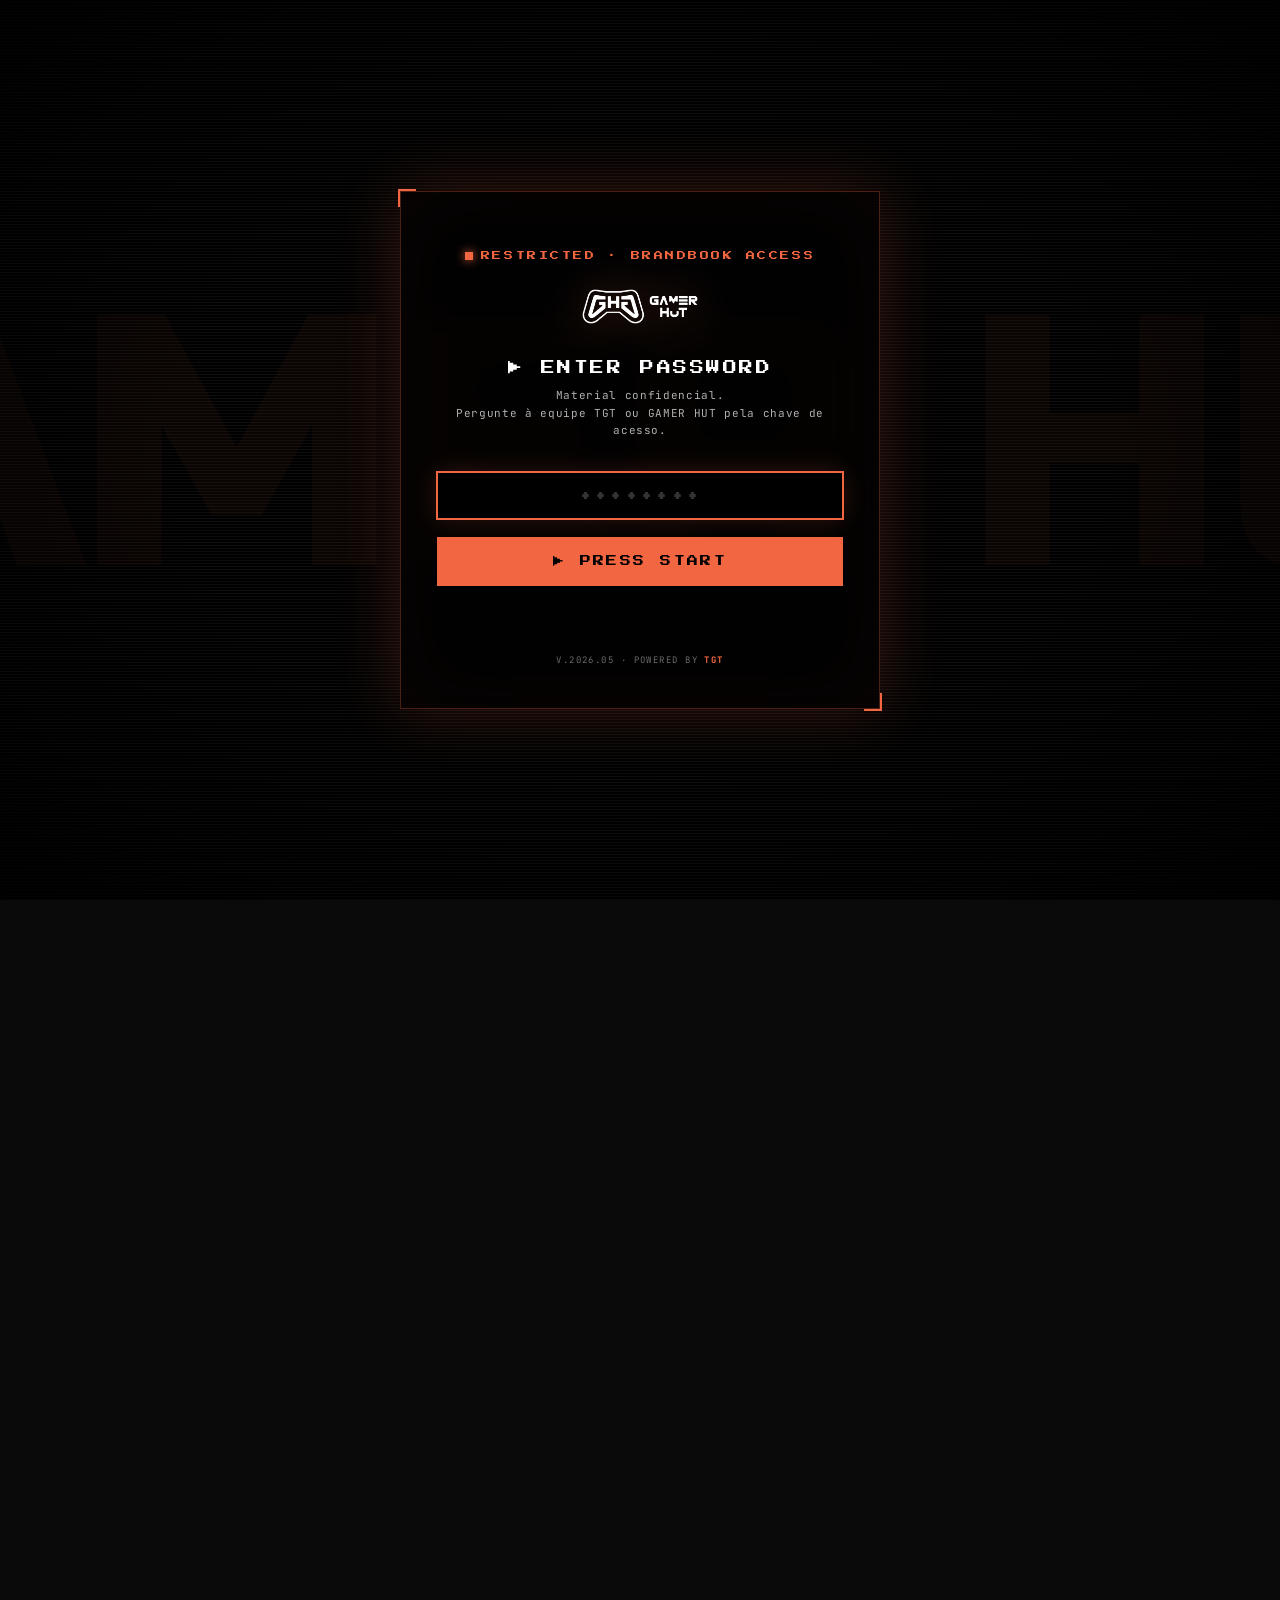
==== commit 323059eb: "Add files via upload" ====
--- a/index.html
+++ b/index.html
@@ -170,12 +170,63 @@
   50%{opacity:.9;transform:translateX(0)}
 }
 
+.hud-audio{
+  margin-left:14px;
+  background:transparent;
+  border:1px solid rgba(242,102,65,.4);
+  color:var(--c-orange);
+  font-family:var(--f-arcade);
+  font-size:9px;
+  letter-spacing:.18em;
+  padding:8px 10px;
+  cursor:pointer;
+  transition:all .2s var(--ease-out);
+  white-space:nowrap;
+  flex-shrink:0;
+}
+.hud-audio:hover{
+  background:var(--c-orange);
+  color:#000;
+  transform:translateY(-1px);
+}
+.hud-audio.muted{
+  border-color:rgba(255,255,255,.2);
+  color:var(--c-mute);
+  text-decoration:line-through;
+  text-decoration-color:rgba(225,37,27,.6);
+  text-decoration-thickness:1px;
+}
+.hud-audio.muted:hover{
+  background:rgba(255,255,255,.1);
+  color:var(--c-cool-gray);
+  text-decoration:none;
+}
+.hud-bgm{
+  margin-left:6px;
+  border-color:rgba(25,79,144,.4);
+  color:var(--c-sonic-blue);
+}
+.hud-bgm:hover{
+  background:var(--c-sonic-blue);
+  color:#fff;
+}
+.hud-bgm.on{
+  background:var(--c-sonic-blue);
+  color:#fff;
+  animation:bgmPulse 1.6s ease-in-out infinite;
+}
+@keyframes bgmPulse{
+  0%,100%{box-shadow:0 0 0 0 rgba(25,79,144,0)}
+  50%   {box-shadow:0 0 12px 2px rgba(25,79,144,.5)}
+}
+
 @media (max-width:1024px){
   .hud-nav{display:none}
 }
 @media (max-width:640px){
   .hud-life{display:none}
   .hud-brand img{height:26px}
+  .hud-audio{margin-left:auto;font-size:8px;padding:6px 8px}
 }
 
 /* =================== HERO =================== */
@@ -2292,6 +2343,924 @@
   text-align:center;
 }
 
+/* =================== STAGE 07 · GRID & LAYOUT =================== */
+.grid-demo{
+  margin-bottom:64px;
+  background:var(--c-jet);
+  border:1px solid rgba(255,255,255,.08);
+  padding:32px;
+}
+.grid-demo-head{
+  display:flex;justify-content:space-between;align-items:flex-end;
+  flex-wrap:wrap;gap:14px;
+  margin-bottom:24px;
+}
+.grid-demo-head h3{
+  font-family:var(--f-display);
+  font-size:22px;color:#fff;
+  text-transform:uppercase;
+}
+.grid-demo-meta{
+  display:flex;gap:16px;
+  font-family:var(--f-mono);font-size:11px;
+  color:var(--c-cool-gray);
+  letter-spacing:.06em;
+}
+.grid-demo-meta b{
+  color:var(--c-orange);
+  font-family:var(--f-arcade);
+  font-size:9px;
+  letter-spacing:.18em;
+  margin-right:6px;
+}
+.grid-demo-canvas{
+  position:relative;
+  background:#0a0a0a;
+  padding:24px;
+  border:1px dashed rgba(242,102,65,.3);
+  min-height:340px;
+}
+.grid-demo-cols{
+  position:absolute;
+  inset:24px;
+  display:grid;
+  grid-template-columns:repeat(12, 1fr);
+  gap:12px;
+  pointer-events:none;
+}
+.grid-demo-cols span{
+  background:rgba(242,102,65,.06);
+  border-left:1px solid rgba(242,102,65,.18);
+  border-right:1px solid rgba(242,102,65,.18);
+}
+.grid-demo-content{
+  position:relative;
+  display:grid;
+  grid-template-columns:repeat(12, 1fr);
+  gap:12px;
+  z-index:2;
+}
+.gd-bar{
+  background:rgba(242,102,65,.18);
+  border:1px solid var(--c-orange);
+  padding:14px 18px;
+  display:flex;align-items:center;justify-content:space-between;
+  font-family:var(--f-arcade);
+  font-size:9px;letter-spacing:.18em;
+  color:var(--c-orange);
+  min-height:48px;
+}
+.gd-bar span{
+  font-family:var(--f-mono);font-size:10px;
+  color:var(--c-cool-gray);
+  letter-spacing:.04em;
+  text-transform:none;
+}
+.gd-12{grid-column:span 12}
+.gd-8 {grid-column:span 8}
+.gd-6 {grid-column:span 6}
+.gd-4 {grid-column:span 4}
+.gd-3 {grid-column:span 3}
+
+.bp-grid{
+  display:grid;
+  grid-template-columns:repeat(3, 1fr);
+  gap:16px;
+  margin-bottom:64px;
+}
+.bp-card{
+  background:#000;
+  border:1px solid rgba(255,255,255,.08);
+  padding:24px;
+}
+.bp-icon{
+  font-family:var(--f-arcade);
+  font-size:14px;color:var(--c-orange);
+  letter-spacing:.18em;
+  margin-bottom:14px;
+}
+.bp-card h4{
+  font-family:var(--f-display);
+  font-size:18px;color:#fff;
+  text-transform:uppercase;
+  margin-bottom:8px;
+}
+.bp-spec{
+  font-family:var(--f-mono);font-size:11px;
+  color:var(--c-cool-gray);
+  letter-spacing:.04em;
+  margin-bottom:18px;
+  line-height:1.6;
+}
+.bp-spec b{color:var(--c-orange);font-weight:700}
+.bp-bars{
+  display:grid;gap:6px;
+  background:rgba(242,102,65,.04);
+  padding:12px;
+}
+.bp-mobile .bp-bars{grid-template-columns:repeat(4, 1fr)}
+.bp-tablet .bp-bars{grid-template-columns:repeat(6, 1fr)}
+.bp-desktop .bp-bars{grid-template-columns:repeat(12, 1fr)}
+.bp-bars span{
+  height:32px;
+  background:linear-gradient(180deg, rgba(242,102,65,.4), rgba(242,102,65,.1));
+  border:1px solid rgba(242,102,65,.3);
+}
+@media (max-width:760px){
+  .bp-grid{grid-template-columns:1fr}
+}
+
+.spacing-scale{
+  background:var(--c-jet);
+  border:1px solid rgba(255,255,255,.08);
+  padding:32px;
+  margin-bottom:64px;
+}
+.ss-head{margin-bottom:24px}
+.ss-head h3{
+  font-family:var(--f-display);
+  font-size:22px;color:#fff;
+  text-transform:uppercase;
+  margin-bottom:6px;
+}
+.ss-head p{
+  font-size:13px;color:var(--c-cool-gray);
+}
+.ss-stack{
+  display:flex;flex-direction:column;gap:8px;
+}
+.ss-row{
+  display:flex;align-items:center;gap:18px;
+  padding:6px 0;
+  border-bottom:1px solid rgba(255,255,255,.04);
+}
+.ss-num{
+  font-family:var(--f-arcade);
+  font-size:10px;
+  color:var(--c-orange);
+  letter-spacing:.18em;
+  width:42px;
+  flex-shrink:0;
+}
+.ss-bar{
+  height:18px;
+  background:linear-gradient(90deg, var(--c-orange), var(--c-orange-deep));
+  flex-shrink:0;
+}
+.ss-use{
+  font-family:var(--f-mono);
+  font-size:11px;
+  color:var(--c-cool-gray);
+  letter-spacing:.04em;
+}
+
+.baseline-demo{
+  background:var(--c-jet);
+  border:1px solid rgba(255,255,255,.08);
+  padding:32px;
+}
+.bl-head{margin-bottom:24px}
+.bl-head h3{
+  font-family:var(--f-display);
+  font-size:22px;color:#fff;
+  text-transform:uppercase;
+  margin-bottom:6px;
+}
+.bl-head p{
+  font-size:13px;color:var(--c-cool-gray);
+  max-width:680px;line-height:1.6;
+}
+.bl-canvas{
+  position:relative;
+  background:#0a0a0a;
+  padding:24px;
+  border:1px dashed rgba(242,102,65,.3);
+  background-image:repeating-linear-gradient(
+    180deg,
+    transparent 0,
+    transparent 7px,
+    rgba(242,102,65,.12) 7px,
+    rgba(242,102,65,.12) 8px
+  );
+}
+.bl-text{position:relative;z-index:2}
+.bl-line{
+  display:flex;align-items:baseline;justify-content:space-between;
+  margin:0;
+}
+.bl-h{
+  font-family:var(--f-display);
+  font-size:64px;line-height:72px;
+  color:#fff;letter-spacing:-.01em;
+  text-transform:uppercase;
+}
+.bl-p{
+  font-size:16px;line-height:24px;
+  color:var(--c-cream);
+}
+.bl-p span{
+  font-family:var(--f-mono);
+  font-size:11px;color:var(--c-mute);
+}
+.bl-cap{
+  font-family:var(--f-arcade);
+  font-size:10px;line-height:16px;
+  color:var(--c-orange);
+  letter-spacing:.22em;
+}
+.bl-spacer{height:24px}
+
+@media (max-width:760px){
+  .grid-demo-cols, .grid-demo-content{grid-template-columns:repeat(4, 1fr)}
+  .gd-12{grid-column:span 4}
+  .gd-8, .gd-6 {grid-column:span 4}
+  .gd-4, .gd-3 {grid-column:span 2}
+  .bl-h{font-size:36px;line-height:48px}
+}
+
+/* =================== STAGE 10 · ICONOGRAFIA =================== */
+.icon-system{
+  display:grid;
+  grid-template-columns:repeat(6, 1fr);
+  gap:1px;
+  background:rgba(255,255,255,.06);
+  border:1px solid rgba(255,255,255,.06);
+  margin-bottom:48px;
+}
+.ic{
+  background:var(--c-jet);
+  padding:28px 16px 18px;
+  display:flex;flex-direction:column;
+  align-items:center;justify-content:flex-start;
+  gap:14px;
+  text-align:center;
+  transition:all .25s var(--ease-out);
+  cursor:default;
+}
+.ic:hover{
+  background:#000;
+  transform:translateY(-2px);
+}
+.ic:hover .ic-glyph{
+  color:var(--c-orange);
+  transform:scale(1.1);
+}
+.ic-glyph{
+  width:56px;height:56px;
+  display:flex;align-items:center;justify-content:center;
+  font-size:32px;
+  color:#fff;
+  transition:all .25s var(--ease-out);
+}
+.ic-glyph svg{width:100%;height:100%}
+.ic-name{
+  font-family:var(--f-mono);
+  font-size:10px;
+  color:var(--c-cool-gray);
+  letter-spacing:.06em;
+  text-transform:uppercase;
+}
+.ic-cat{
+  font-family:var(--f-arcade);
+  font-size:7px;
+  color:var(--c-orange);
+  letter-spacing:.18em;
+  opacity:.7;
+}
+@media (max-width:900px){.icon-system{grid-template-columns:repeat(4, 1fr)}}
+@media (max-width:520px){.icon-system{grid-template-columns:repeat(3, 1fr)}}
+
+.icon-rules{
+  display:grid;grid-template-columns:1fr 1fr;gap:24px;
+}
+.icon-rule{
+  background:var(--c-jet);
+  border:1px solid rgba(255,255,255,.08);
+  padding:24px;
+}
+.icon-rule h4{
+  font-family:var(--f-arcade);
+  font-size:10px;color:var(--c-orange);
+  letter-spacing:.22em;margin-bottom:12px;
+}
+.icon-rule .demo{
+  display:flex;align-items:center;gap:18px;
+  padding:18px;background:#000;
+  margin:14px 0;
+}
+.icon-rule .demo .ic-glyph{font-size:24px;width:32px;height:32px}
+.icon-rule p{
+  font-size:13px;color:var(--c-cool-gray);line-height:1.6;
+}
+.icon-rule code{
+  font-family:var(--f-mono);
+  font-size:11px;
+  background:#000;
+  padding:2px 6px;
+  color:var(--c-orange);
+  border:1px solid rgba(242,102,65,.3);
+}
+@media (max-width:760px){.icon-rules{grid-template-columns:1fr}}
+
+/* =================== STAGE 12 · PATTERNS & TEXTURAS =================== */
+.pattern-grid{
+  display:grid;
+  grid-template-columns:repeat(3, 1fr);
+  gap:16px;
+  margin-bottom:48px;
+}
+.pat{
+  position:relative;
+  aspect-ratio:1/1;
+  border:1px solid rgba(255,255,255,.08);
+  overflow:hidden;
+  cursor:default;
+}
+.pat::after{
+  content:attr(data-name);
+  position:absolute;
+  bottom:0;left:0;right:0;
+  background:rgba(0,0,0,.85);
+  color:var(--c-cool-gray);
+  font-family:var(--f-mono);
+  font-size:10px;
+  letter-spacing:.06em;
+  padding:8px 12px;
+  text-transform:uppercase;
+  z-index:5;
+  display:flex;justify-content:space-between;align-items:center;
+}
+.pat-tag{
+  position:absolute;
+  top:8px;left:8px;
+  background:rgba(0,0,0,.7);
+  color:var(--c-orange);
+  font-family:var(--f-arcade);
+  font-size:8px;
+  letter-spacing:.18em;
+  padding:4px 6px;
+  z-index:5;
+}
+
+/* Pattern 1: Controle isométrico repetido */
+.pat-controllers{
+  background:#000;
+  background-image:url("assets/logos/logo-vertical-outline-orange.svg");
+  background-size:80px;
+  background-repeat:repeat;
+  background-position:center;
+  filter:saturate(.6);
+  opacity:.85;
+}
+
+/* Pattern 2: Scanlines clássico */
+.pat-scanlines{
+  background:#000;
+  background-image:repeating-linear-gradient(
+    0deg,
+    rgba(242,102,65,.18) 0px,
+    rgba(242,102,65,.18) 1px,
+    transparent 1px,
+    transparent 4px
+  );
+}
+
+/* Pattern 3: Pixel grid */
+.pat-pixels{
+  background:#000;
+  background-image:
+    linear-gradient(rgba(242,102,65,.2) 1px, transparent 1px),
+    linear-gradient(90deg, rgba(242,102,65,.2) 1px, transparent 1px);
+  background-size:16px 16px;
+}
+
+/* Pattern 4: Lifebar repeat */
+.pat-lifebar{
+  background:#000;
+  background-image:repeating-linear-gradient(
+    90deg,
+    var(--c-orange) 0,
+    var(--c-orange) 24px,
+    var(--c-orange-deep) 24px,
+    var(--c-orange-deep) 26px,
+    transparent 26px,
+    transparent 32px
+  );
+}
+
+/* Pattern 5: Diagonal stripes laranja */
+.pat-stripes{
+  background:#000;
+  background-image:repeating-linear-gradient(
+    -45deg,
+    var(--c-orange) 0,
+    var(--c-orange) 12px,
+    #000 12px,
+    #000 24px
+  );
+}
+
+/* Pattern 6: Konami code dots */
+.pat-konami{
+  background:#000;
+  background-image:radial-gradient(circle, var(--c-orange) 2px, transparent 2.5px);
+  background-size:14px 14px;
+}
+
+@media (max-width:760px){.pattern-grid{grid-template-columns:repeat(2, 1fr)}}
+
+.pattern-uses{
+  display:grid;grid-template-columns:repeat(3, 1fr);gap:14px;
+  font-family:var(--f-mono);font-size:11px;
+  color:var(--c-cool-gray);
+}
+.pattern-uses div{
+  background:var(--c-jet);
+  padding:18px;
+  border-left:3px solid var(--c-orange);
+  line-height:1.6;
+}
+.pattern-uses b{
+  color:var(--c-orange);
+  font-family:var(--f-arcade);
+  font-size:9px;
+  letter-spacing:.18em;
+  display:block;margin-bottom:6px;
+}
+@media (max-width:760px){.pattern-uses{grid-template-columns:1fr}}
+
+/* =================== STAGE 14 · CO-BRANDING =================== */
+.cb-rules{
+  background:var(--c-jet);
+  border:1px solid rgba(255,255,255,.08);
+  padding:32px;
+  margin-bottom:48px;
+}
+.cb-rules h3{
+  font-family:var(--f-display);
+  font-size:22px;color:#fff;
+  text-transform:uppercase;
+  margin-bottom:6px;
+}
+.cb-rules h3 span{color:var(--c-orange)}
+.cb-rules > p{
+  font-size:13px;color:var(--c-cool-gray);
+  line-height:1.6;margin-bottom:24px;
+  max-width:680px;
+}
+
+.cb-lockup{
+  display:flex;align-items:center;justify-content:center;
+  gap:28px;
+  padding:36px;
+  background:#000;
+  border:1px dashed rgba(242,102,65,.3);
+  margin-bottom:24px;
+  flex-wrap:wrap;
+}
+.cb-lockup .lk-our{
+  font-family:var(--f-display);
+  font-size:32px;color:#fff;
+  letter-spacing:-.01em;
+  text-transform:uppercase;
+  display:flex;align-items:center;gap:10px;
+}
+.cb-lockup .lk-our::before{
+  content:"";display:inline-block;
+  width:24px;height:24px;
+  background:var(--c-orange);
+}
+.cb-lockup .lk-sep{
+  width:1px;height:48px;
+  background:rgba(255,255,255,.2);
+}
+.cb-lockup .lk-partner{
+  font-family:var(--f-display);
+  font-size:24px;color:var(--c-cool-gray);
+  letter-spacing:-.01em;
+  text-transform:uppercase;
+}
+
+.cb-grid{
+  display:grid;
+  grid-template-columns:repeat(3, 1fr);
+  gap:14px;
+}
+.cb-cell{
+  background:#000;
+  border:1px solid rgba(255,255,255,.08);
+  padding:24px 18px 18px;
+  text-align:center;
+  transition:all .25s var(--ease-out);
+}
+.cb-cell:hover{
+  border-color:var(--c-orange);
+  transform:translateY(-2px);
+}
+.cb-cell .cb-pair{
+  display:flex;align-items:center;justify-content:center;
+  gap:14px;
+  margin-bottom:14px;
+  min-height:60px;
+}
+.cb-cell .cb-our{
+  font-family:var(--f-display);
+  font-size:18px;color:var(--c-orange);
+  text-transform:uppercase;
+  letter-spacing:-.02em;
+}
+.cb-cell .cb-x{
+  color:var(--c-cool-gray);
+  font-family:var(--f-mono);
+  font-size:14px;
+}
+.cb-cell .cb-pub{
+  font-family:var(--f-display);
+  font-size:18px;color:#fff;
+  text-transform:uppercase;
+  letter-spacing:-.02em;
+}
+.cb-cell .cb-context{
+  font-family:var(--f-arcade);
+  font-size:8px;
+  color:var(--c-mute);
+  letter-spacing:.22em;
+  border-top:1px solid rgba(255,255,255,.06);
+  padding-top:10px;
+}
+@media (max-width:900px){.cb-grid{grid-template-columns:repeat(2, 1fr)}}
+@media (max-width:520px){.cb-grid{grid-template-columns:1fr}}
+
+.cb-dont{
+  display:grid;grid-template-columns:repeat(3, 1fr);
+  gap:14px;
+  margin-top:48px;
+}
+.cb-dont-card{
+  background:rgba(225,37,27,.06);
+  border:1px solid rgba(225,37,27,.3);
+  padding:18px;
+}
+.cb-dont-card .x{
+  font-family:var(--f-arcade);
+  font-size:10px;color:var(--c-mario-red);
+  letter-spacing:.22em;
+  margin-bottom:8px;
+}
+.cb-dont-card p{
+  font-size:13px;color:var(--c-cream);line-height:1.5;
+}
+@media (max-width:760px){.cb-dont{grid-template-columns:1fr}}
+
+/* =================== STAGE 19 · APLICAÇÕES FÍSICAS =================== */
+.fis-grid{
+  display:grid;
+  grid-template-columns:repeat(2, 1fr);
+  gap:24px;
+  margin-bottom:48px;
+}
+.fis{
+  background:var(--c-jet);
+  border:1px solid rgba(255,255,255,.08);
+  padding:0;
+  position:relative;
+  overflow:hidden;
+  display:flex;flex-direction:column;
+}
+.fis-vis{
+  flex:1;
+  min-height:280px;
+  display:flex;align-items:center;justify-content:center;
+  position:relative;
+  overflow:hidden;
+  padding:36px;
+}
+.fis-meta{
+  background:#000;
+  padding:18px 22px;
+  border-top:2px solid var(--c-orange);
+  display:flex;justify-content:space-between;align-items:center;
+  flex-wrap:wrap;gap:8px;
+}
+.fis-meta .fm-name{
+  font-family:var(--f-display);
+  font-size:16px;color:#fff;
+  text-transform:uppercase;
+}
+.fis-meta .fm-spec{
+  font-family:var(--f-mono);
+  font-size:10px;
+  color:var(--c-cool-gray);
+  letter-spacing:.04em;
+}
+
+/* Cartão de visita */
+.fis-card .fis-vis{background:linear-gradient(135deg, #1a1a1a, #000)}
+.bizcard{
+  width:280px;height:160px;
+  background:#000;
+  border:1px solid rgba(242,102,65,.4);
+  padding:16px;
+  display:flex;flex-direction:column;justify-content:space-between;
+  box-shadow:0 12px 40px rgba(0,0,0,.7), 0 0 24px rgba(242,102,65,.15);
+  transform:rotate(-3deg);
+  transition:transform .4s var(--ease-out);
+}
+.bizcard:hover{transform:rotate(0deg) scale(1.05)}
+.bizcard-top{
+  display:flex;justify-content:space-between;align-items:flex-start;
+}
+.bizcard-logo{
+  width:38px;height:38px;
+  background:var(--c-orange);
+  border-radius:50%;
+  display:flex;align-items:center;justify-content:center;
+  font-family:var(--f-arcade);
+  font-size:9px;color:#000;
+  letter-spacing:.04em;
+}
+.bizcard-tag{
+  font-family:var(--f-arcade);
+  font-size:7px;color:var(--c-orange);
+  letter-spacing:.18em;
+}
+.bizcard-name{
+  font-family:var(--f-display);
+  font-size:16px;color:#fff;
+  text-transform:uppercase;
+  line-height:1;
+}
+.bizcard-role{
+  font-family:var(--f-mono);font-size:10px;
+  color:var(--c-cool-gray);
+  margin-top:4px;letter-spacing:.04em;
+}
+.bizcard-bot{
+  font-family:var(--f-mono);font-size:9px;
+  color:var(--c-cool-gray);
+  letter-spacing:.06em;
+  line-height:1.5;
+}
+.bizcard-bot b{color:var(--c-orange)}
+
+/* Camiseta */
+.fis-tee .fis-vis{background:#0a0a0a}
+.tee{
+  width:200px;height:240px;
+  position:relative;
+  background:#000;
+}
+.tee::before{
+  /* Forma da camiseta usando clip-path */
+  content:"";
+  position:absolute;inset:0;
+  background:#000;
+  clip-path:polygon(20% 12%, 0 26%, 0 100%, 100% 100%, 100% 26%, 80% 12%, 65% 0, 35% 0);
+  border:1px solid rgba(255,255,255,.1);
+}
+.tee::after{
+  /* Gola */
+  content:"";
+  position:absolute;
+  top:8px;left:50%;
+  transform:translateX(-50%);
+  width:28px;height:18px;
+  background:transparent;
+  border-radius:0 0 14px 14px;
+  border:2px solid rgba(255,255,255,.15);
+  border-top:none;
+  z-index:2;
+}
+.tee-print{
+  position:absolute;
+  top:50%;left:50%;
+  transform:translate(-50%,-50%);
+  z-index:3;
+  text-align:center;
+  font-family:var(--f-arcade);
+  font-size:14px;color:var(--c-orange);
+  letter-spacing:.18em;
+  line-height:1.4;
+  text-shadow:2px 2px 0 #000;
+}
+.tee-print small{
+  display:block;
+  font-size:7px;
+  color:var(--c-cream);
+  letter-spacing:.18em;
+  margin-top:4px;
+}
+
+/* Sacola */
+.fis-bag .fis-vis{background:#0a0a0a}
+.bag{
+  width:170px;height:200px;
+  background:var(--c-orange);
+  position:relative;
+  display:flex;flex-direction:column;
+  align-items:center;justify-content:center;
+  padding:20px;
+  box-shadow:0 16px 32px rgba(0,0,0,.5);
+  transform:rotate(-2deg);
+}
+.bag::before{
+  /* Alça esquerda */
+  content:"";position:absolute;
+  top:-32px;left:24px;
+  width:32px;height:48px;
+  border:5px solid var(--c-orange);
+  border-bottom:none;
+  border-radius:18px 18px 0 0;
+}
+.bag::after{
+  /* Alça direita */
+  content:"";position:absolute;
+  top:-32px;right:24px;
+  width:32px;height:48px;
+  border:5px solid var(--c-orange);
+  border-bottom:none;
+  border-radius:18px 18px 0 0;
+}
+.bag-print{
+  font-family:var(--f-display);
+  font-size:18px;color:#000;
+  text-transform:uppercase;
+  text-align:center;line-height:1;
+  letter-spacing:-.01em;
+}
+.bag-print span{
+  display:block;
+  font-family:var(--f-arcade);
+  font-size:9px;
+  color:#000;opacity:.7;
+  letter-spacing:.18em;
+  margin-top:8px;
+}
+
+/* Banner / Roll-up */
+.fis-banner .fis-vis{background:#0a0a0a;padding:24px}
+.banner{
+  width:140px;height:280px;
+  background:#000;
+  border:1px solid rgba(242,102,65,.4);
+  padding:18px 12px;
+  display:flex;flex-direction:column;justify-content:space-between;
+  text-align:center;
+  position:relative;
+  background-image:repeating-linear-gradient(0deg, rgba(242,102,65,.04) 0, rgba(242,102,65,.04) 1px, transparent 1px, transparent 3px);
+}
+.banner::before, .banner::after{
+  /* Tripé inferior */
+  content:"";position:absolute;
+  bottom:-12px;
+  width:100%;height:4px;
+  background:#1a1a1a;
+}
+.banner::after{
+  bottom:-18px;
+  width:60%;
+  left:20%;
+  height:6px;
+  background:linear-gradient(180deg, #2a2a2a, #0a0a0a);
+}
+.banner-tag{
+  font-family:var(--f-arcade);
+  font-size:6px;color:var(--c-orange);
+  letter-spacing:.18em;
+}
+.banner-h{
+  font-family:var(--f-display);
+  font-size:16px;color:#fff;
+  text-transform:uppercase;
+  line-height:1;
+}
+.banner-h span{color:var(--c-orange)}
+.banner-foot{
+  font-family:var(--f-mono);
+  font-size:7px;
+  color:var(--c-cool-gray);
+  letter-spacing:.04em;
+  line-height:1.5;
+}
+
+/* Etiqueta de envio */
+.fis-tag .fis-vis{background:#0a0a0a}
+.shiptag{
+  width:240px;
+  background:#fff;
+  padding:16px;
+  position:relative;
+  font-family:var(--f-mono);
+  color:#000;
+  box-shadow:0 12px 32px rgba(0,0,0,.5);
+  transform:rotate(2deg);
+}
+.shiptag::before{
+  content:"";position:absolute;
+  top:-6px;left:14px;right:14px;
+  height:12px;
+  background:repeating-linear-gradient(90deg, #000 0, #000 4px, transparent 4px, transparent 8px);
+}
+.shiptag-head{
+  display:flex;justify-content:space-between;align-items:center;
+  border-bottom:1px dashed #000;
+  padding-bottom:8px;
+  margin-bottom:8px;
+}
+.shiptag-logo{
+  font-family:var(--f-display);
+  font-size:12px;
+  text-transform:uppercase;
+  color:#000;
+}
+.shiptag-logo span{color:var(--c-orange)}
+.shiptag-id{
+  font-family:var(--f-arcade);
+  font-size:7px;
+  letter-spacing:.18em;
+}
+.shiptag-body{
+  font-size:10px;
+  letter-spacing:.04em;
+  line-height:1.5;
+  margin-bottom:10px;
+}
+.shiptag-body b{font-weight:700}
+.shiptag-bar{
+  height:36px;
+  background:repeating-linear-gradient(90deg,
+    #000 0, #000 1px, transparent 1px, transparent 3px,
+    #000 3px, #000 6px, transparent 6px, transparent 8px,
+    #000 8px, #000 12px, transparent 12px, transparent 14px);
+}
+.shiptag-foot{
+  display:flex;justify-content:space-between;
+  margin-top:8px;
+  font-size:8px;
+  letter-spacing:.06em;
+}
+
+/* Crachá / Lanyard */
+.fis-badge .fis-vis{background:#0a0a0a}
+.badge{
+  width:180px;
+  background:#000;
+  border:1px solid rgba(242,102,65,.4);
+  padding:18px;
+  display:flex;flex-direction:column;align-items:center;
+  position:relative;
+}
+.badge::before{
+  /* Cordão */
+  content:"";position:absolute;
+  top:-40px;left:50%;
+  transform:translateX(-50%);
+  width:40px;height:40px;
+  border:6px solid var(--c-orange);
+  border-bottom:none;
+  border-radius:20px 20px 0 0;
+}
+.badge::after{
+  /* Furo */
+  content:"";position:absolute;
+  top:8px;left:50%;
+  transform:translateX(-50%);
+  width:28px;height:6px;
+  background:#1a1a1a;
+  border:1px solid rgba(255,255,255,.2);
+  border-radius:3px;
+}
+.badge-name{
+  font-family:var(--f-display);
+  font-size:14px;color:#fff;
+  margin-top:14px;
+  text-transform:uppercase;
+}
+.badge-role{
+  font-family:var(--f-arcade);
+  font-size:7px;color:var(--c-orange);
+  letter-spacing:.18em;
+  margin-top:4px;
+}
+.badge-tag{
+  margin-top:14px;
+  padding:6px 12px;
+  background:var(--c-orange);
+  color:#000;
+  font-family:var(--f-arcade);
+  font-size:8px;
+  letter-spacing:.18em;
+}
+.badge-event{
+  margin-top:10px;
+  font-family:var(--f-mono);
+  font-size:9px;
+  color:var(--c-cool-gray);
+  letter-spacing:.04em;
+}
+
+@media (max-width:760px){.fis-grid{grid-template-columns:1fr}}
+
 /* =================== LOCK SCREEN · ENTER PASSWORD =================== */
 .lock-screen{
   position:fixed;inset:0;z-index:5000;
@@ -2518,7 +3487,7 @@
     <button class="lock-submit" id="lockSubmit">▶ PRESS START</button>
     <div class="lock-status" id="lockStatus">&nbsp;</div>
     <div class="lock-foot">
-      v.2026.03 · powered by <b>TGT</b>
+      v.2026.05 · powered by <b>TGT</b>
     </div>
   </div>
 </div>
@@ -2530,7 +3499,7 @@
     <img src="[data-uri]" alt="Gamer Hut" />
     <div class="meta">
       <b>BRANDBOOK</b>
-      <span>v.2026.03</span>
+      <span>v.2026.05</span>
     </div>
   </div>
   <nav class="hud-nav" id="hudnav">
@@ -2549,6 +3518,8 @@
     <span class="lbl">SCROLL</span>
     <div class="lifebar" id="lifebar" style="--life:0%"></div>
   </div>
+  <button class="hud-audio" id="audioToggle" aria-label="Toggle áudio" type="button">♪ ON</button>
+  <button class="hud-audio hud-bgm" id="bgmToggle" aria-label="Toggle música ambiente" type="button">♫ BGM</button>
 </header>
 
 <!-- ===================== HERO ===================== -->
@@ -2570,7 +3541,7 @@
       <a class="btn-ghost" href="#feed">VER FEED</a>
     </div>
     <div class="hero-meta">
-      <span>17 STAGES</span>
+      <span>22 STAGES</span>
       <span>9 PUBLISHERS</span>
       <span>1 ESSÊNCIA</span>
       <span>0 PIRATA</span>
@@ -2585,10 +3556,10 @@
     <div class="toc-header reveal">
       <h2 class="toc-title">
         <small>SELECT STAGE</small>
-        17 CAPÍTULOS<br/><span class="text-orange">/ 1 BRAND</span>
+        22 CAPÍTULOS<br/><span class="text-orange">/ 1 BRAND</span>
       </h2>
       <p class="text-mute" style="max-width:380px;font-size:14px">
-        Esse brandbook é dividido em 17 stages. Sem chefão final, sem hard mode. Só a verdade da marca, do começo ao fim.
+        Esse brandbook é dividido em 22 stages. Sem chefão final, sem hard mode. Só a verdade da marca, do começo ao fim.
       </p>
     </div>
     <div class="toc-grid reveal">
@@ -2598,17 +3569,22 @@
       <a href="#pilares"   class="toc-item"><span class="toc-num">STAGE 04</span><span class="toc-name">Pilares</span><span class="toc-desc">4 frentes da marca</span></a>
       <a href="#logo"      class="toc-item"><span class="toc-num">STAGE 05</span><span class="toc-name">Logo System</span><span class="toc-desc">6 variações oficiais</span></a>
       <a href="#usos"      class="toc-item"><span class="toc-num">STAGE 06</span><span class="toc-name">Usos do Logo</span><span class="toc-desc">Faça · Não faça</span></a>
-      <a href="#paleta"    class="toc-item"><span class="toc-num">STAGE 07</span><span class="toc-name">Paleta</span><span class="toc-desc">6 cores · Regra 60-30-10</span></a>
-      <a href="#tipo"      class="toc-item"><span class="toc-num">STAGE 08</span><span class="toc-name">Tipografia</span><span class="toc-desc">4 famílias · Hierarquia</span></a>
-      <a href="#grafismos" class="toc-item"><span class="toc-num">STAGE 09</span><span class="toc-name">Grafismos</span><span class="toc-desc">HUD · Scanlines · Pixels</span></a>
-      <a href="#parceiros" class="toc-item"><span class="toc-num">STAGE 10</span><span class="toc-name">Squad</span><span class="toc-desc">Publishers parceiras</span></a>
-      <a href="#voz-acao"  class="toc-item"><span class="toc-num">STAGE 11</span><span class="toc-name">Voz em Ação</span><span class="toc-desc">Casos de uso</span></a>
-      <a href="#conteudo"  class="toc-item"><span class="toc-num">STAGE 12</span><span class="toc-name">Pilares de Conteúdo</span><span class="toc-desc">Drop · Review · Tip · Lore</span></a>
-      <a href="#feed"      class="toc-item"><span class="toc-num">STAGE 13</span><span class="toc-name">Feed Instagram</span><span class="toc-desc">Grid 3×3 · Sistema modular</span></a>
-      <a href="#posts"     class="toc-item"><span class="toc-num">STAGE 14</span><span class="toc-name">Posts</span><span class="toc-desc">Drop · Pré-venda · Story</span></a>
-      <a href="#shop"      class="toc-item"><span class="toc-num">STAGE 15</span><span class="toc-name">E-commerce</span><span class="toc-desc">Mock loja online</span></a>
-      <a href="#tips"      class="toc-item"><span class="toc-num">STAGE 16</span><span class="toc-name">Tips de Copy</span><span class="toc-desc">Pronto pra usar</span></a>
-      <a href="#fim"       class="toc-item"><span class="toc-num">STAGE 17</span><span class="toc-name">Game Over</span><span class="toc-desc">Créditos · Versão</span></a>
+      <a href="#grid"      class="toc-item"><span class="toc-num">STAGE 07</span><span class="toc-name">Grid &amp; Layout</span><span class="toc-desc">Colunas · Spacing scale</span></a>
+      <a href="#paleta"    class="toc-item"><span class="toc-num">STAGE 08</span><span class="toc-name">Paleta</span><span class="toc-desc">6 cores · Regra 60-30-10</span></a>
+      <a href="#tipo"      class="toc-item"><span class="toc-num">STAGE 09</span><span class="toc-name">Tipografia</span><span class="toc-desc">4 famílias · Hierarquia</span></a>
+      <a href="#icones"    class="toc-item"><span class="toc-num">STAGE 10</span><span class="toc-name">Iconografia</span><span class="toc-desc">Sistema próprio HUD</span></a>
+      <a href="#grafismos" class="toc-item"><span class="toc-num">STAGE 11</span><span class="toc-name">Grafismos</span><span class="toc-desc">HUD · Scanlines · Pixels</span></a>
+      <a href="#patterns"  class="toc-item"><span class="toc-num">STAGE 12</span><span class="toc-name">Patterns</span><span class="toc-desc">6 texturas repetíveis</span></a>
+      <a href="#parceiros" class="toc-item"><span class="toc-num">STAGE 13</span><span class="toc-name">Squad</span><span class="toc-desc">9 publishers parceiras</span></a>
+      <a href="#cobranding" class="toc-item"><span class="toc-num">STAGE 14</span><span class="toc-name">Co-branding</span><span class="toc-desc">Lockup com publishers</span></a>
+      <a href="#voz-acao"  class="toc-item"><span class="toc-num">STAGE 15</span><span class="toc-name">Voz em Ação</span><span class="toc-desc">Casos de uso</span></a>
+      <a href="#conteudo"  class="toc-item"><span class="toc-num">STAGE 16</span><span class="toc-name">Pilares de Conteúdo</span><span class="toc-desc">Drop · Review · Tip · Lore</span></a>
+      <a href="#feed"      class="toc-item"><span class="toc-num">STAGE 17</span><span class="toc-name">Feed Instagram</span><span class="toc-desc">Grid 3×3 · Sistema modular</span></a>
+      <a href="#posts"     class="toc-item"><span class="toc-num">STAGE 18</span><span class="toc-name">Posts</span><span class="toc-desc">Drop · Pré-venda · Story</span></a>
+      <a href="#fisicas"   class="toc-item"><span class="toc-num">STAGE 19</span><span class="toc-name">Aplicações Físicas</span><span class="toc-desc">Cartão · Camiseta · Sacola</span></a>
+      <a href="#shop"      class="toc-item"><span class="toc-num">STAGE 20</span><span class="toc-name">E-commerce</span><span class="toc-desc">Mock loja online</span></a>
+      <a href="#tips"      class="toc-item"><span class="toc-num">STAGE 21</span><span class="toc-name">Tips de Copy</span><span class="toc-desc">Pronto pra usar</span></a>
+      <a href="#fim"       class="toc-item"><span class="toc-num">STAGE 22</span><span class="toc-name">Game Over</span><span class="toc-desc">Créditos · Versão</span></a>
     </div>
   </div>
 </section>
@@ -2946,13 +3922,125 @@
   </div>
 </section>
 
-<!-- ===================== STAGE 07 — PALETA ===================== -->
-<section class="stage" id="paleta">
+<!-- ===================== STAGE 07 — GRID & LAYOUT ===================== -->
+<section class="stage alt" id="grid">
   <div class="wrap">
     <div class="stage-head reveal">
       <div class="stage-num">07</div>
       <div class="stage-meta">
-        <span class="stage-eyebrow">STAGE 07 · PALETA</span>
+        <span class="stage-eyebrow">STAGE 07 · GRID &amp; LAYOUT</span>
+        <h2 class="stage-title">SISTEMA<br/>DE <span class="text-orange">GRADE</span></h2>
+        <p class="stage-sub">A estrutura invisível que mantém tudo no lugar. 12 colunas no desktop, 6 no tablet, 4 no mobile. Spacing scale em múltiplos de 4. Baseline de 8px.</p>
+      </div>
+    </div>
+
+    <!-- Diagrama de colunas -->
+    <div class="grid-demo reveal">
+      <div class="grid-demo-head">
+        <h3>12 COLUNAS · DESKTOP</h3>
+        <div class="grid-demo-meta">
+          <span><b>MAX</b> 1280px</span>
+          <span><b>GUTTER</b> 24px</span>
+          <span><b>MARGIN</b> 80px</span>
+        </div>
+      </div>
+      <div class="grid-demo-canvas">
+        <div class="grid-demo-cols">
+          <span></span><span></span><span></span><span></span><span></span><span></span>
+          <span></span><span></span><span></span><span></span><span></span><span></span>
+        </div>
+        <div class="grid-demo-content">
+          <div class="gd-bar gd-12"><b>COL-12</b><span>Hero · Headline</span></div>
+          <div class="gd-bar gd-8"><b>COL-8</b><span>Conteúdo principal</span></div>
+          <div class="gd-bar gd-4"><b>COL-4</b><span>Sidebar</span></div>
+          <div class="gd-bar gd-6"><b>COL-6</b><span>Card duplo</span></div>
+          <div class="gd-bar gd-6"><b>COL-6</b><span>Card duplo</span></div>
+          <div class="gd-bar gd-3"><b>COL-3</b></div>
+          <div class="gd-bar gd-3"><b>COL-3</b></div>
+          <div class="gd-bar gd-3"><b>COL-3</b></div>
+          <div class="gd-bar gd-3"><b>COL-3</b></div>
+        </div>
+      </div>
+    </div>
+
+    <!-- Breakpoints -->
+    <div class="bp-grid reveal">
+      <div class="bp-card bp-mobile">
+        <div class="bp-icon">▮</div>
+        <h4>MOBILE</h4>
+        <div class="bp-spec"><b>≤ 520px</b> · 4 col · margin 16px · gutter 12px</div>
+        <div class="bp-bars">
+          <span></span><span></span><span></span><span></span>
+        </div>
+      </div>
+      <div class="bp-card bp-tablet">
+        <div class="bp-icon">▮▮</div>
+        <h4>TABLET</h4>
+        <div class="bp-spec"><b>521–1024px</b> · 6 col · margin 32px · gutter 18px</div>
+        <div class="bp-bars">
+          <span></span><span></span><span></span><span></span><span></span><span></span>
+        </div>
+      </div>
+      <div class="bp-card bp-desktop">
+        <div class="bp-icon">▮▮▮▮</div>
+        <h4>DESKTOP</h4>
+        <div class="bp-spec"><b>≥ 1025px</b> · 12 col · margin 80px · gutter 24px</div>
+        <div class="bp-bars">
+          <span></span><span></span><span></span><span></span><span></span><span></span>
+          <span></span><span></span><span></span><span></span><span></span><span></span>
+        </div>
+      </div>
+    </div>
+
+    <!-- Spacing Scale -->
+    <div class="spacing-scale reveal">
+      <div class="ss-head">
+        <h3>SPACING <span class="text-orange">SCALE</span></h3>
+        <p>Múltiplos de 4. Sempre. Sem números soltos no meio.</p>
+      </div>
+      <div class="ss-stack">
+        <div class="ss-row"><span class="ss-num">04</span><span class="ss-bar" style="width:4px"></span><span class="ss-use">tight · ícone+texto</span></div>
+        <div class="ss-row"><span class="ss-num">08</span><span class="ss-bar" style="width:8px"></span><span class="ss-use">padding interno mínimo</span></div>
+        <div class="ss-row"><span class="ss-num">12</span><span class="ss-bar" style="width:12px"></span><span class="ss-use">gutter mobile · gap pequeno</span></div>
+        <div class="ss-row"><span class="ss-num">16</span><span class="ss-bar" style="width:16px"></span><span class="ss-use">padding card · margem mobile</span></div>
+        <div class="ss-row"><span class="ss-num">24</span><span class="ss-bar" style="width:24px"></span><span class="ss-use">gutter desktop · entre cards</span></div>
+        <div class="ss-row"><span class="ss-num">32</span><span class="ss-bar" style="width:32px"></span><span class="ss-use">margem tablet · seção interna</span></div>
+        <div class="ss-row"><span class="ss-num">48</span><span class="ss-bar" style="width:48px"></span><span class="ss-use">entre blocos de conteúdo</span></div>
+        <div class="ss-row"><span class="ss-num">64</span><span class="ss-bar" style="width:64px"></span><span class="ss-use">padding stage interno</span></div>
+        <div class="ss-row"><span class="ss-num">96</span><span class="ss-bar" style="width:96px"></span><span class="ss-use">entre stages · ar respirável</span></div>
+        <div class="ss-row"><span class="ss-num">128</span><span class="ss-bar" style="width:128px"></span><span class="ss-use">hero · áreas de impacto</span></div>
+      </div>
+    </div>
+
+    <!-- Baseline grid -->
+    <div class="baseline-demo reveal">
+      <div class="bl-head">
+        <h3>BASELINE <span class="text-orange">8PX</span></h3>
+        <p>Toda altura de linha, todo padding vertical, toda altura de elemento alinha em múltiplos de 8. Resultado: tipografia que respira, vertical rhythm consistente.</p>
+      </div>
+      <div class="bl-canvas">
+        <div class="bl-rule"></div>
+        <div class="bl-text">
+          <div class="bl-line bl-h">PRESS START</div>
+          <div class="bl-line bl-p">Hero h1 · 64px · line-height 72px <span>(9 linhas de 8)</span></div>
+          <div class="bl-spacer"></div>
+          <div class="bl-line bl-p">Body parágrafo · 16px · line-height 24px <span>(3 linhas de 8)</span></div>
+          <div class="bl-line bl-p">Continua o texto na próxima baseline.</div>
+          <div class="bl-spacer"></div>
+          <div class="bl-line bl-cap">CAPTION · 12 / 16px · acentuação retrô</div>
+        </div>
+      </div>
+    </div>
+  </div>
+</section>
+
+<!-- ===================== STAGE 08 — PALETA ===================== -->
+<section class="stage" id="paleta">
+  <div class="wrap">
+    <div class="stage-head reveal">
+      <div class="stage-num">08</div>
+      <div class="stage-meta">
+        <span class="stage-eyebrow">STAGE 08 · PALETA</span>
         <h2 class="stage-title">SEIS <span class="text-orange">CORES</span><br/>UMA SÓ HUT</h2>
         <p class="stage-sub">Laranja como assinatura, preto como base, e quatro cores de apoio que homenageiam ícones do universo gamer. Regra 60-30-10.</p>
       </div>
@@ -3040,9 +4128,9 @@
 <section class="stage alt" id="tipo">
   <div class="wrap">
     <div class="stage-head reveal">
-      <div class="stage-num">08</div>
+      <div class="stage-num">09</div>
       <div class="stage-meta">
-        <span class="stage-eyebrow">STAGE 08 · TIPOGRAFIA</span>
+        <span class="stage-eyebrow">STAGE 09 · TIPOGRAFIA</span>
         <h2 class="stage-title">QUATRO<br/>FAMÍLIAS</h2>
         <p class="stage-sub">Russo One pra impacto, Red Hat Display pro corpo, Press Start 2P pro retrô e JetBrains Mono pros dados. Hierarquia clara, leitura instantânea.</p>
       </div>
@@ -3096,13 +4184,174 @@
   </div>
 </section>
 
-<!-- ===================== STAGE 09 — GRAFISMOS ===================== -->
+<!-- ===================== STAGE 10 — ICONOGRAFIA ===================== -->
+<section class="stage" id="icones">
+  <div class="wrap">
+    <div class="stage-head reveal">
+      <div class="stage-num">10</div>
+      <div class="stage-meta">
+        <span class="stage-eyebrow">STAGE 10 · ICONOGRAFIA</span>
+        <h2 class="stage-title">SISTEMA<br/>DE <span class="text-orange">ÍCONES</span></h2>
+        <p class="stage-sub">Set próprio de ícones em estilo HUD-arcade — traços de 1.5px, cantos retos, sem ornamento. Coerente com a tipografia técnica e o universo gamer.</p>
+      </div>
+    </div>
+
+    <!-- Grid de ícones SVG inline -->
+    <div class="icon-system reveal">
+      <!-- Categoria: Comércio -->
+      <div class="ic">
+        <div class="ic-glyph"><svg viewBox="0 0 24 24" fill="none" stroke="currentColor" stroke-width="1.5"><path d="M3 5h2l2 11h11l2-7H7"/><circle cx="9" cy="20" r="1.5"/><circle cx="17" cy="20" r="1.5"/></svg></div>
+        <div class="ic-name">CART</div>
+        <div class="ic-cat">COMÉRCIO</div>
+      </div>
+      <div class="ic">
+        <div class="ic-glyph"><svg viewBox="0 0 24 24" fill="none" stroke="currentColor" stroke-width="1.5"><path d="M5 7h14l-1 13H6L5 7z"/><path d="M9 7V5a3 3 0 016 0v2"/></svg></div>
+        <div class="ic-name">SACOLA</div>
+        <div class="ic-cat">COMÉRCIO</div>
+      </div>
+      <div class="ic">
+        <div class="ic-glyph"><svg viewBox="0 0 24 24" fill="none" stroke="currentColor" stroke-width="1.5"><path d="M3 8l9-5 9 5v10l-9 5-9-5V8z"/><path d="M3 8l9 5 9-5M12 13v10"/></svg></div>
+        <div class="ic-name">CAIXA</div>
+        <div class="ic-cat">PACKAGE</div>
+      </div>
+      <div class="ic">
+        <div class="ic-glyph"><svg viewBox="0 0 24 24" fill="none" stroke="currentColor" stroke-width="1.5"><path d="M4 7h12l4 4v8a2 2 0 01-2 2H6a2 2 0 01-2-2V7z"/><circle cx="9" cy="14" r="1"/><circle cx="15" cy="14" r="1"/></svg></div>
+        <div class="ic-name">DELIVERY</div>
+        <div class="ic-cat">ENVIO</div>
+      </div>
+      <div class="ic">
+        <div class="ic-glyph"><svg viewBox="0 0 24 24" fill="none" stroke="currentColor" stroke-width="1.5"><path d="M3 5h18v8a4 4 0 01-4 4H7a4 4 0 01-4-4V5z"/><path d="M5 5l-1-2M19 5l1-2M9 17v3M15 17v3"/></svg></div>
+        <div class="ic-name">NF</div>
+        <div class="ic-cat">FISCAL</div>
+      </div>
+      <div class="ic">
+        <div class="ic-glyph"><svg viewBox="0 0 24 24" fill="none" stroke="currentColor" stroke-width="1.5"><circle cx="12" cy="12" r="9"/><path d="M9 12l2 2 4-4"/></svg></div>
+        <div class="ic-name">LACRADO</div>
+        <div class="ic-cat">QUALIDADE</div>
+      </div>
+
+      <!-- Categoria: Gaming -->
+      <div class="ic">
+        <div class="ic-glyph"><svg viewBox="0 0 24 24" fill="none" stroke="currentColor" stroke-width="1.5"><path d="M5 9h14a3 3 0 013 3v3a3 3 0 01-3 3H5a3 3 0 01-3-3v-3a3 3 0 013-3z"/><path d="M7 13h2M8 12v2M15 13.5h.01M17 12.5h.01"/></svg></div>
+        <div class="ic-name">CONTROLE</div>
+        <div class="ic-cat">GAMING</div>
+      </div>
+      <div class="ic">
+        <div class="ic-glyph"><svg viewBox="0 0 24 24" fill="none" stroke="currentColor" stroke-width="1.5"><rect x="3" y="5" width="18" height="14" rx="1"/><path d="M3 9h18M7 14h2M11 14h6"/></svg></div>
+        <div class="ic-name">CARTUCHO</div>
+        <div class="ic-cat">GAMING</div>
+      </div>
+      <div class="ic">
+        <div class="ic-glyph"><svg viewBox="0 0 24 24" fill="none" stroke="currentColor" stroke-width="1.5"><circle cx="12" cy="12" r="9"/><circle cx="12" cy="12" r="3"/><circle cx="12" cy="12" r="0.5" fill="currentColor"/></svg></div>
+        <div class="ic-name">DISC</div>
+        <div class="ic-cat">GAMING</div>
+      </div>
+      <div class="ic">
+        <div class="ic-glyph"><svg viewBox="0 0 24 24" fill="none" stroke="currentColor" stroke-width="1.5"><path d="M8 5l4 7-4 7M16 5l-4 7 4 7"/></svg></div>
+        <div class="ic-name">PRESS</div>
+        <div class="ic-cat">ARCADE</div>
+      </div>
+      <div class="ic">
+        <div class="ic-glyph"><svg viewBox="0 0 24 24" fill="none" stroke="currentColor" stroke-width="1.5"><path d="M5 3v18M19 3v18M9 7l6 5-6 5"/></svg></div>
+        <div class="ic-name">START</div>
+        <div class="ic-cat">ARCADE</div>
+      </div>
+      <div class="ic">
+        <div class="ic-glyph"><svg viewBox="0 0 24 24" fill="none" stroke="currentColor" stroke-width="1.5"><path d="M12 2l2.5 7H22l-6 4.5 2.5 7L12 16l-6.5 4.5L8 13.5 2 9h7.5L12 2z"/></svg></div>
+        <div class="ic-name">FAVORITO</div>
+        <div class="ic-cat">UI</div>
+      </div>
+
+      <!-- Categoria: Sistema -->
+      <div class="ic">
+        <div class="ic-glyph"><svg viewBox="0 0 24 24" fill="none" stroke="currentColor" stroke-width="1.5"><circle cx="12" cy="12" r="9"/><path d="M12 7v5l3 3"/></svg></div>
+        <div class="ic-name">DROP</div>
+        <div class="ic-cat">EVENTO</div>
+      </div>
+      <div class="ic">
+        <div class="ic-glyph"><svg viewBox="0 0 24 24" fill="none" stroke="currentColor" stroke-width="1.5"><path d="M12 2v6M12 16v6M2 12h6M16 12h6M5 5l4 4M19 5l-4 4M5 19l4-4M19 19l-4-4"/></svg></div>
+        <div class="ic-name">LANÇAMENTO</div>
+        <div class="ic-cat">EVENTO</div>
+      </div>
+      <div class="ic">
+        <div class="ic-glyph"><svg viewBox="0 0 24 24" fill="none" stroke="currentColor" stroke-width="1.5"><circle cx="12" cy="8" r="4"/><path d="M4 21c0-4 4-7 8-7s8 3 8 7"/></svg></div>
+        <div class="ic-name">PLAYER</div>
+        <div class="ic-cat">PESSOA</div>
+      </div>
+      <div class="ic">
+        <div class="ic-glyph"><svg viewBox="0 0 24 24" fill="none" stroke="currentColor" stroke-width="1.5"><circle cx="9" cy="9" r="3"/><circle cx="17" cy="9" r="3"/><circle cx="13" cy="17" r="3"/></svg></div>
+        <div class="ic-name">SQUAD</div>
+        <div class="ic-cat">PESSOA</div>
+      </div>
+      <div class="ic">
+        <div class="ic-glyph"><svg viewBox="0 0 24 24" fill="none" stroke="currentColor" stroke-width="1.5"><circle cx="12" cy="12" r="9"/><path d="M8 12h8M12 8v8"/></svg></div>
+        <div class="ic-name">ADD</div>
+        <div class="ic-cat">UI</div>
+      </div>
+      <div class="ic">
+        <div class="ic-glyph"><svg viewBox="0 0 24 24" fill="none" stroke="currentColor" stroke-width="1.5"><path d="M3 3l18 18M3 21L21 3"/></svg></div>
+        <div class="ic-name">CLOSE</div>
+        <div class="ic-cat">UI</div>
+      </div>
+    </div>
+
+    <!-- Regras de uso -->
+    <div class="icon-rules reveal">
+      <div class="icon-rule">
+        <h4>▶ TAMANHOS PADRÃO</h4>
+        <div class="demo">
+          <div class="ic-glyph" style="font-size:16px;width:16px;height:16px;color:var(--c-orange)"><svg viewBox="0 0 24 24" fill="none" stroke="currentColor" stroke-width="1.5"><circle cx="12" cy="12" r="9"/><path d="M9 12l2 2 4-4"/></svg></div>
+          <div class="ic-glyph" style="font-size:24px;width:24px;height:24px;color:var(--c-orange)"><svg viewBox="0 0 24 24" fill="none" stroke="currentColor" stroke-width="1.5"><circle cx="12" cy="12" r="9"/><path d="M9 12l2 2 4-4"/></svg></div>
+          <div class="ic-glyph" style="font-size:32px;width:32px;height:32px;color:var(--c-orange)"><svg viewBox="0 0 24 24" fill="none" stroke="currentColor" stroke-width="1.5"><circle cx="12" cy="12" r="9"/><path d="M9 12l2 2 4-4"/></svg></div>
+          <div class="ic-glyph" style="font-size:48px;width:48px;height:48px;color:var(--c-orange)"><svg viewBox="0 0 24 24" fill="none" stroke="currentColor" stroke-width="1.5"><circle cx="12" cy="12" r="9"/><path d="M9 12l2 2 4-4"/></svg></div>
+        </div>
+        <p>Múltiplos de 8: <code>16</code>, <code>24</code>, <code>32</code>, <code>48</code>. Padrão: <code>24px</code> em UI, <code>32px</code> em destaques.</p>
+      </div>
+
+      <div class="icon-rule">
+        <h4>▶ PROPORÇÃO &amp; STROKE</h4>
+        <div class="demo">
+          <div class="ic-glyph" style="color:var(--c-orange)"><svg viewBox="0 0 24 24" fill="none" stroke="currentColor" stroke-width="1.5"><circle cx="12" cy="12" r="9"/><path d="M9 12l2 2 4-4"/></svg></div>
+          <div style="font-family:var(--f-mono);font-size:11px;color:var(--c-cool-gray);line-height:1.5">
+            grid 24×24 base<br/>
+            stroke 1.5px<br/>
+            cantos retos<br/>
+            line-cap square
+          </div>
+        </div>
+        <p>Sempre desenhados em viewBox <code>0 0 24 24</code>. Stroke <code>1.5px</code> (linha clara, técnica). Sem rounded corners — coerência com o vibe HUD.</p>
+      </div>
+
+      <div class="icon-rule">
+        <h4>▶ CORES PERMITIDAS</h4>
+        <div class="demo">
+          <div class="ic-glyph" style="color:#fff"><svg viewBox="0 0 24 24" fill="none" stroke="currentColor" stroke-width="1.5"><circle cx="12" cy="12" r="9"/><path d="M9 12l2 2 4-4"/></svg></div>
+          <div class="ic-glyph" style="color:var(--c-orange)"><svg viewBox="0 0 24 24" fill="none" stroke="currentColor" stroke-width="1.5"><circle cx="12" cy="12" r="9"/><path d="M9 12l2 2 4-4"/></svg></div>
+          <div class="ic-glyph" style="color:var(--c-mario-red)"><svg viewBox="0 0 24 24" fill="none" stroke="currentColor" stroke-width="1.5"><circle cx="12" cy="12" r="9"/><path d="M9 12l2 2 4-4"/></svg></div>
+          <div class="ic-glyph" style="color:var(--c-cool-gray)"><svg viewBox="0 0 24 24" fill="none" stroke="currentColor" stroke-width="1.5"><circle cx="12" cy="12" r="9"/><path d="M9 12l2 2 4-4"/></svg></div>
+        </div>
+        <p>Branco (UI padrão), Orange (ação primária), Mario Red (alerta/erro), Cool Gray (estado desabilitado). Nunca preencher por dentro.</p>
+      </div>
+
+      <div class="icon-rule">
+        <h4>▶ ESPAÇAMENTO</h4>
+        <div class="demo" style="gap:8px">
+          <div class="ic-glyph" style="color:var(--c-orange)"><svg viewBox="0 0 24 24" fill="none" stroke="currentColor" stroke-width="1.5"><circle cx="12" cy="12" r="9"/><path d="M9 12l2 2 4-4"/></svg></div>
+          <span style="font-family:var(--f-arcade);font-size:10px;color:var(--c-cream);letter-spacing:.18em">ORIGINAL</span>
+        </div>
+        <p>Distância ícone → texto adjacente: <code>8px</code> mínimo. Em botões, alinhar à baseline do texto. Não centralizar opticamente — usar grid de 8px.</p>
+      </div>
+    </div>
+  </div>
+</section>
+
+<!-- ===================== STAGE 11 — GRAFISMOS ===================== -->
 <section class="stage" id="grafismos">
   <div class="wrap">
     <div class="stage-head reveal">
-      <div class="stage-num">09</div>
+      <div class="stage-num">11</div>
       <div class="stage-meta">
-        <span class="stage-eyebrow">STAGE 09 · GRAFISMOS</span>
+        <span class="stage-eyebrow">STAGE 11 · GRAFISMOS</span>
         <h2 class="stage-title">HUD <span class="text-orange">·</span> SCAN <span class="text-orange">·</span> PIXEL</h2>
         <p class="stage-sub">Os elementos visuais que dão personalidade à marca: HUD de jogo, scanlines de CRT, lifebars e pixel borders.</p>
       </div>
@@ -3154,13 +4403,75 @@
   </div>
 </section>
 
-<!-- ===================== STAGE 10 — PARCEIROS / SQUAD ===================== -->
+<!-- ===================== STAGE 12 — PATTERNS & TEXTURAS ===================== -->
+<section class="stage alt" id="patterns">
+  <div class="wrap">
+    <div class="stage-head reveal">
+      <div class="stage-num">12</div>
+      <div class="stage-meta">
+        <span class="stage-eyebrow">STAGE 12 · PATTERNS &amp; TEXTURAS</span>
+        <h2 class="stage-title">SEIS<br/><span class="text-orange">TEXTURAS</span> OFICIAIS</h2>
+        <p class="stage-sub">Patterns repetíveis pra fundo de feed, papel de presente, embalagem, banner, papel timbrado. Tudo derivado do DNA visual: controle, scanline, pixel, lifebar.</p>
+      </div>
+    </div>
+
+    <div class="pattern-grid reveal">
+      <div class="pat pat-controllers" data-name="01 · Controle isométrico">
+        <span class="pat-tag">SIGNATURE</span>
+      </div>
+      <div class="pat pat-scanlines" data-name="02 · Scanlines CRT">
+        <span class="pat-tag">CRT</span>
+      </div>
+      <div class="pat pat-pixels" data-name="03 · Pixel grid">
+        <span class="pat-tag">8-BIT</span>
+      </div>
+      <div class="pat pat-lifebar" data-name="04 · Lifebar repeat">
+        <span class="pat-tag">HUD</span>
+      </div>
+      <div class="pat pat-stripes" data-name="05 · Diagonal stripes">
+        <span class="pat-tag">CAUTION</span>
+      </div>
+      <div class="pat pat-konami" data-name="06 · Konami dots">
+        <span class="pat-tag">RETRO</span>
+      </div>
+    </div>
+
+    <div class="pattern-uses reveal">
+      <div>
+        <b>FEED · STORIES</b>
+        Pattern <code>01</code> e <code>02</code> como fundo de Reels e capa de destaques. Sempre com overlay escuro 60% pra texto não competir.
+      </div>
+      <div>
+        <b>EMBALAGEM</b>
+        Sacola laranja: pattern <code>03</code> em sutil opacidade no verso. Caixa de envio: pattern <code>04</code> ou <code>05</code> nas laterais.
+      </div>
+      <div>
+        <b>PAPELARIA</b>
+        Verso de cartão de visita: pattern <code>06</code> em escala pequena. Papel timbrado: <code>02</code> no rodapé.
+      </div>
+      <div>
+        <b>EVENTO &amp; BOOTH</b>
+        Banner roll-up de 2m: pattern <code>05</code> nas faixas inferiores. Backdrop de eventos: <code>01</code> em mosaico grande.
+      </div>
+      <div>
+        <b>WEB &amp; APP</b>
+        Loading state: pattern <code>02</code> animado. Empty state: <code>03</code> com opacidade 8%. Footer da loja: <code>04</code>.
+      </div>
+      <div>
+        <b>NÃO USAR</b>
+        Em corpo de texto. Em ícones. Em logos. Em fundos de produto (que precisam respirar). Sempre como elemento de apoio, nunca protagonista.
+      </div>
+    </div>
+  </div>
+</section>
+
+<!-- ===================== STAGE 13 — PARCEIROS / SQUAD ===================== -->
 <section class="stage alt" id="parceiros">
   <div class="wrap">
     <div class="stage-head reveal">
-      <div class="stage-num">10</div>
+      <div class="stage-num">13</div>
       <div class="stage-meta">
-        <span class="stage-eyebrow">STAGE 10 · SQUAD</span>
+        <span class="stage-eyebrow">STAGE 13 · SQUAD</span>
         <h2 class="stage-title">NOSSO <span class="text-orange">SQUAD</span><br/>OFICIAL</h2>
         <p class="stage-sub">Trabalhamos com 9 publishers oficiais. Cada parceria garante título original, lacrado, com NF — sem zona cinzenta.</p>
       </div>
@@ -3221,13 +4532,133 @@
   </div>
 </section>
 
-<!-- ===================== STAGE 11 — VOZ EM AÇÃO ===================== -->
+<!-- ===================== STAGE 14 — CO-BRANDING ===================== -->
+<section class="stage alt" id="cobranding">
+  <div class="wrap">
+    <div class="stage-head reveal">
+      <div class="stage-num">14</div>
+      <div class="stage-meta">
+        <span class="stage-eyebrow">STAGE 14 · CO-BRANDING</span>
+        <h2 class="stage-title">LOCKUP <span class="text-orange">COM</span><br/>O SQUAD</h2>
+        <p class="stage-sub">Como aplicar o logo Gamer Hut ao lado dos publishers parceiros sem comer espaço de ninguém. Hierarquia clara, separator definido, mesma altura óptica.</p>
+      </div>
+    </div>
+
+    <!-- Lockup horizontal padrão -->
+    <div class="cb-rules reveal">
+      <h3>LOCKUP <span>HORIZONTAL</span></h3>
+      <p>Quando aparecer com qualquer publisher: nossa marca à esquerda (laranja, primária), separator vertical 1px com 32px de respiro de cada lado, marca do parceiro à direita em peso visual igual.</p>
+      <div class="cb-lockup">
+        <div class="lk-our">GAMER HUT</div>
+        <div class="lk-sep"></div>
+        <div class="lk-partner">NINTENDO</div>
+      </div>
+      <p style="font-family:var(--f-mono);font-size:11px;color:var(--c-mute);letter-spacing:.04em">
+        // Espaço entre marcas: <code>32px</code> mínimo · Altura do separator: <code>= altura da letra "G" do nosso logo</code> · Cor do separator: <code>rgba(255,255,255,.2)</code>
+      </p>
+    </div>
+
+    <!-- Grid de exemplos com cada publisher -->
+    <div class="cb-grid reveal">
+      <div class="cb-cell">
+        <div class="cb-pair">
+          <span class="cb-our">GAMER HUT</span>
+          <span class="cb-x">×</span>
+          <span class="cb-pub">NINTENDO</span>
+        </div>
+        <div class="cb-context">DROP · SWITCH · POKÉMON</div>
+      </div>
+      <div class="cb-cell">
+        <div class="cb-pair">
+          <span class="cb-our">GAMER HUT</span>
+          <span class="cb-x">×</span>
+          <span class="cb-pub">SONY <span style="color:var(--c-orange)">PS</span></span>
+        </div>
+        <div class="cb-context">DROP · PLAYSTATION · GOD OF WAR</div>
+      </div>
+      <div class="cb-cell">
+        <div class="cb-pair">
+          <span class="cb-our">GAMER HUT</span>
+          <span class="cb-x">×</span>
+          <span class="cb-pub">XBOX</span>
+        </div>
+        <div class="cb-context">DROP · MICROSOFT · HALO</div>
+      </div>
+      <div class="cb-cell">
+        <div class="cb-pair">
+          <span class="cb-our">GAMER HUT</span>
+          <span class="cb-x">×</span>
+          <span class="cb-pub">CAPCOM</span>
+        </div>
+        <div class="cb-context">EVENTO · RESIDENT EVIL</div>
+      </div>
+      <div class="cb-cell">
+        <div class="cb-pair">
+          <span class="cb-our">GAMER HUT</span>
+          <span class="cb-x">×</span>
+          <span class="cb-pub">ROCKSTAR</span>
+        </div>
+        <div class="cb-context">PRÉ-VENDA · GTA · RDR</div>
+      </div>
+      <div class="cb-cell">
+        <div class="cb-pair">
+          <span class="cb-our">GAMER HUT</span>
+          <span class="cb-x">×</span>
+          <span class="cb-pub">KONAMI</span>
+        </div>
+        <div class="cb-context">DROP · METAL GEAR · PES</div>
+      </div>
+      <div class="cb-cell">
+        <div class="cb-pair">
+          <span class="cb-our">GAMER HUT</span>
+          <span class="cb-x">×</span>
+          <span class="cb-pub">SEGA</span>
+        </div>
+        <div class="cb-context">DROP · SONIC · YAKUZA</div>
+      </div>
+      <div class="cb-cell">
+        <div class="cb-pair">
+          <span class="cb-our">GAMER HUT</span>
+          <span class="cb-x">×</span>
+          <span class="cb-pub">BANDAI</span>
+        </div>
+        <div class="cb-context">DROP · TEKKEN · DARK SOULS</div>
+      </div>
+      <div class="cb-cell">
+        <div class="cb-pair">
+          <span class="cb-our">GAMER HUT</span>
+          <span class="cb-x">×</span>
+          <span class="cb-pub">UBISOFT</span>
+        </div>
+        <div class="cb-context">DROP · ASSASSIN'S CREED</div>
+      </div>
+    </div>
+
+    <!-- O que NÃO fazer -->
+    <div class="cb-dont reveal">
+      <div class="cb-dont-card">
+        <div class="x">✗ NÃO FAÇA</div>
+        <p>Combinar o logo do parceiro com nosso laranja sólido sem separator — vira marca conjunta, perde identidade.</p>
+      </div>
+      <div class="cb-dont-card">
+        <div class="x">✗ NÃO FAÇA</div>
+        <p>Reduzir a marca do parceiro pra parecer "patrocínio inferior" — todas as parcerias são oficiais e merecem peso visual igual.</p>
+      </div>
+      <div class="cb-dont-card">
+        <div class="x">✗ NÃO FAÇA</div>
+        <p>Criar logos fundidos, símbolos compostos ou versões "co-marca" do nosso logo. Ele se mantém íntegro, sempre.</p>
+      </div>
+    </div>
+  </div>
+</section>
+
+<!-- ===================== STAGE 15 — VOZ EM AÇÃO ===================== -->
 <section class="stage" id="voz-acao">
   <div class="wrap">
     <div class="stage-head reveal">
-      <div class="stage-num">11</div>
+      <div class="stage-num">15</div>
       <div class="stage-meta">
-        <span class="stage-eyebrow">STAGE 11 · BRAND VOICE NA RUA</span>
+        <span class="stage-eyebrow">STAGE 15 · BRAND VOICE NA RUA</span>
         <h2 class="stage-title">A VOZ <span class="text-orange">EM AÇÃO</span></h2>
         <p class="stage-sub">Casos reais de aplicação do tom em diferentes contextos: lançamento, pré-venda, atendimento, parceria.</p>
       </div>
@@ -3277,9 +4708,9 @@
 <section class="stage" id="conteudo">
   <div class="wrap">
     <div class="stage-head reveal">
-      <div class="stage-num">12</div>
+      <div class="stage-num">16</div>
       <div class="stage-meta">
-        <span class="stage-eyebrow">STAGE 12 · CONTENT PILLARS</span>
+        <span class="stage-eyebrow">STAGE 16 · CONTENT PILLARS</span>
         <h2 class="stage-title">CINCO <span class="text-orange">PILARES</span><br/>DE CONTEÚDO</h2>
         <p class="stage-sub">A Hut não vive só de drop. Cada post tem propósito — vender, contar, ensinar, provocar ou conectar. Os 5 pilares definem o que entra no feed e como entra.</p>
       </div>
@@ -3418,9 +4849,9 @@
 <section class="stage alt" id="feed">
   <div class="wrap">
     <div class="stage-head reveal">
-      <div class="stage-num">13</div>
+      <div class="stage-num">17</div>
       <div class="stage-meta">
-        <span class="stage-eyebrow">STAGE 13 · FEED INSTAGRAM</span>
+        <span class="stage-eyebrow">STAGE 17 · FEED INSTAGRAM</span>
         <h2 class="stage-title">@<span class="text-orange">GAMERHUT</span>.STORE</h2>
         <p class="stage-sub">Mockup do perfil oficial. Grid 3×3 alternando key art de jogos, posts de marca em laranja sólido, e tiles dark com logo. O ritmo visual cria identidade na primeira olhada.</p>
       </div>
@@ -3573,9 +5004,9 @@
 <section class="stage" id="posts">
   <div class="wrap">
     <div class="stage-head reveal">
-      <div class="stage-num">14</div>
+      <div class="stage-num">18</div>
       <div class="stage-meta">
-        <span class="stage-eyebrow">STAGE 14 · POSTS</span>
+        <span class="stage-eyebrow">STAGE 18 · POSTS</span>
         <h2 class="stage-title">DROP <span class="text-orange">·</span> PRÉ-VENDA <span class="text-orange">·</span> STORY</h2>
         <p class="stage-sub">Modelos de posts replicáveis. Cada formato tem seu papel: drop é manchete, pré-venda é convite, story é conversa.</p>
       </div>
@@ -3790,13 +5221,155 @@
   </div>
 </section>
 
-<!-- ===================== STAGE 15 — E-COMMERCE MOCKUP ===================== -->
+<!-- ===================== STAGE 19 — APLICAÇÕES FÍSICAS ===================== -->
+<section class="stage" id="fisicas">
+  <div class="wrap">
+    <div class="stage-head reveal">
+      <div class="stage-num">19</div>
+      <div class="stage-meta">
+        <span class="stage-eyebrow">STAGE 19 · APLICAÇÕES FÍSICAS</span>
+        <h2 class="stage-title">A MARCA<br/>NA <span class="text-orange">RUA</span></h2>
+        <p class="stage-sub">Como tudo que vimos até aqui se traduz em coisa que se pega na mão. Cartão, camiseta, sacola, banner de evento, etiqueta de envio, crachá. Tudo coerente, tudo Hut.</p>
+      </div>
+    </div>
+
+    <div class="fis-grid reveal">
+      <!-- Cartão de visita -->
+      <div class="fis fis-card">
+        <div class="fis-vis">
+          <div class="bizcard">
+            <div class="bizcard-top">
+              <div class="bizcard-logo">GH</div>
+              <div class="bizcard-tag">PLAYER 1</div>
+            </div>
+            <div>
+              <div class="bizcard-name">João Silva</div>
+              <div class="bizcard-role">CURADOR DE DROPS</div>
+            </div>
+            <div class="bizcard-bot">
+              joao@gamerhut.com.br<br/>
+              <b>WhatsApp:</b> +55 11 9 8765-4321<br/>
+              gamerhut.com.br
+            </div>
+          </div>
+        </div>
+        <div class="fis-meta">
+          <span class="fm-name">Cartão de Visita</span>
+          <span class="fm-spec">85 × 50 mm · 350g · acabamento fosco</span>
+        </div>
+      </div>
+
+      <!-- Camiseta -->
+      <div class="fis fis-tee">
+        <div class="fis-vis">
+          <div class="tee">
+            <div class="tee-print">
+              MÍDIA<br/>FÍSICA<br/>NEVER<br/>DIES
+              <small>· LET THE GAMES BEGIN ·</small>
+            </div>
+          </div>
+        </div>
+        <div class="fis-meta">
+          <span class="fm-name">Camiseta</span>
+          <span class="fm-spec">Algodão preto · estampa serigrafia laranja Pantone 7416</span>
+        </div>
+      </div>
+
+      <!-- Sacola -->
+      <div class="fis fis-bag">
+        <div class="fis-vis">
+          <div class="bag">
+            <div class="bag-print">
+              GAMER<br/>HUT
+              <span>· lacrado e seu ·</span>
+            </div>
+          </div>
+        </div>
+        <div class="fis-meta">
+          <span class="fm-name">Sacola</span>
+          <span class="fm-spec">Kraft laranja · alças cordão · estampa preta</span>
+        </div>
+      </div>
+
+      <!-- Banner roll-up -->
+      <div class="fis fis-banner">
+        <div class="fis-vis">
+          <div class="banner">
+            <div class="banner-tag">▶ PLAYER 1 · READY</div>
+            <div class="banner-h">MÍDIA<br/>FÍSICA<br/><span>NEVER<br/>DIES</span></div>
+            <div class="banner-foot">gamerhut.com.br<br/>@gamerhut.store</div>
+          </div>
+        </div>
+        <div class="fis-meta">
+          <span class="fm-name">Banner Roll-up</span>
+          <span class="fm-spec">85 × 200 cm · lona front-light · evento &amp; feira</span>
+        </div>
+      </div>
+
+      <!-- Etiqueta de envio -->
+      <div class="fis fis-tag">
+        <div class="fis-vis">
+          <div class="shiptag">
+            <div class="shiptag-head">
+              <div class="shiptag-logo">GAMER<span>HUT</span></div>
+              <div class="shiptag-id">#GH-04219</div>
+            </div>
+            <div class="shiptag-body">
+              <b>PARA:</b> João Silva<br/>
+              Av. Paulista, 1234 — São Paulo/SP<br/>
+              CEP 01310-100
+            </div>
+            <div class="shiptag-bar"></div>
+            <div class="shiptag-foot">
+              <span>LACRADO · NF</span>
+              <span>SEDEX · 24H</span>
+            </div>
+          </div>
+        </div>
+        <div class="fis-meta">
+          <span class="fm-name">Etiqueta de Envio</span>
+          <span class="fm-spec">10 × 15 cm · adesivo papel kraft · barra Code-128</span>
+        </div>
+      </div>
+
+      <!-- Crachá / lanyard -->
+      <div class="fis fis-badge">
+        <div class="fis-vis">
+          <div class="badge">
+            <div class="badge-name">SQUAD</div>
+            <div class="badge-role">CREW · STAFF</div>
+            <div class="badge-tag">▶ ALL-ACCESS</div>
+            <div class="badge-event">DROP NIGHT 2026 · SP</div>
+          </div>
+        </div>
+        <div class="fis-meta">
+          <span class="fm-name">Crachá de Evento</span>
+          <span class="fm-spec">9 × 13 cm · cordão laranja · acesso staff/imprensa</span>
+        </div>
+      </div>
+    </div>
+
+    <!-- Notas finais -->
+    <div class="cb-rules reveal" style="background:linear-gradient(135deg, #1a0a04, #000); border-color:rgba(242,102,65,.3)">
+      <h3>▸ <span>O QUE VEM A SEGUIR</span></h3>
+      <p style="max-width:none">
+        Estas peças são pontos de partida. Cada aplicação física nova segue os mesmos princípios: <strong style="color:var(--c-orange)">paleta 60-30-10</strong>, <strong style="color:var(--c-orange)">tipografia hierárquica</strong> (Russo One pra impacto, Red Hat Display pra leitura, Press Start 2P pra acentuação retrô), <strong style="color:var(--c-orange)">grid de 8px</strong> e <strong style="color:var(--c-orange)">elementos HUD</strong> (lifebar, scanlines, pixel border) usados com parcimônia.
+      </p>
+      <p style="max-width:none;margin-top:14px">
+        <span style="font-family:var(--f-arcade);font-size:9px;color:var(--c-orange);letter-spacing:.18em;display:block;margin-bottom:8px">PRÓXIMAS ENTREGAS POSSÍVEIS</span>
+        Papel timbrado · Envelope · Assinatura de e-mail · Adesivos &amp; pins · Embalagem de presente · Wallpaper de signage de loja física · Skin de console pra ações de marketing · Filtros AR pra Instagram &amp; TikTok · Set de stickers pra WhatsApp · Apresentação institucional (PPT/Keynote).
+      </p>
+    </div>
+  </div>
+</section>
+
+<!-- ===================== STAGE 20 — E-COMMERCE MOCKUP ===================== -->
 <section class="stage alt" id="shop">
   <div class="wrap">
     <div class="stage-head reveal">
-      <div class="stage-num">15</div>
+      <div class="stage-num">20</div>
       <div class="stage-meta">
-        <span class="stage-eyebrow">STAGE 15 · E-COMMERCE</span>
+        <span class="stage-eyebrow">STAGE 20 · E-COMMERCE</span>
         <h2 class="stage-title">LOJA <span class="text-orange">ONLINE</span></h2>
         <p class="stage-sub">Aplicação dos princípios da marca em gamerhut.com.br: cards de produto, ribbons, hierarquia de preço e selo de procedência sempre visível.</p>
       </div>
@@ -3956,9 +5529,9 @@
 <section class="stage" id="tips">
   <div class="wrap">
     <div class="stage-head reveal">
-      <div class="stage-num">16</div>
+      <div class="stage-num">21</div>
       <div class="stage-meta">
-        <span class="stage-eyebrow">STAGE 16 · COPY READY-TO-USE</span>
+        <span class="stage-eyebrow">STAGE 21 · COPY READY-TO-USE</span>
         <h2 class="stage-title">CHEAT <span class="text-orange">SHEET</span></h2>
         <p class="stage-sub">Frases prontas pra puxar quando bater o branco. Copy aprovado, dentro do tom.</p>
       </div>
@@ -4066,7 +5639,7 @@
 
     <div class="foot-bottom">
       <span>© 2026 GAMER HUT · TODOS OS DIREITOS RESERVADOS</span>
-      <span class="ver">▸ BRANDBOOK V.2026.03 · STAGE 17/17 · GAME OVER</span>
+      <span class="ver">▸ BRANDBOOK V.2026.05 · STAGE 22/22 · GAME OVER</span>
     </div>
   </div>
 </footer>
@@ -4140,7 +5713,7 @@
 
     <div class="sr-end">
       ★ GAME OVER ★<br/>
-      <small>v.2026.03 · BRANDBOOK GAMER HUT</small>
+      <small>v.2026.05 · BRANDBOOK GAMER HUT</small>
     </div>
   </div>
 </div>
@@ -4148,6 +5721,268 @@
 <script>
 (function(){
   'use strict';
+
+  // ============== AUDIO ENGINE · 8-BIT CHIPTUNE ==============
+  // Gera todos os sons com Web Audio API usando oscilladores square.
+  // Sem arquivos externos. Estilo NES/Game Boy clássico.
+  // Nota: browsers bloqueiam autoplay — só toca após primeira interação do usuário.
+
+  const SOUND_KEY = 'gh_brandbook_muted';
+  let audioCtx = null;
+  let masterGain = null;
+  let isMuted = false;
+
+  // Verifica preferência salva
+  try { isMuted = localStorage.getItem(SOUND_KEY) === '1'; } catch(e){}
+
+  function ensureAudioCtx(){
+    if (audioCtx) return audioCtx;
+    try {
+      const Ctx = window.AudioContext || window.webkitAudioContext;
+      if (!Ctx) return null;
+      audioCtx = new Ctx();
+      masterGain = audioCtx.createGain();
+      masterGain.gain.value = 0.12; // volume geral baixo
+      masterGain.connect(audioCtx.destination);
+    } catch(e){ return null; }
+    return audioCtx;
+  }
+
+  // Toca um beep simples
+  function tone(freq, duration, type, volume){
+    if (isMuted) return;
+    const ctx = ensureAudioCtx();
+    if (!ctx) return;
+    if (ctx.state === 'suspended') ctx.resume();
+
+    const osc = ctx.createOscillator();
+    const g = ctx.createGain();
+    osc.type = type || 'square';
+    osc.frequency.value = freq;
+
+    const now = ctx.currentTime;
+    g.gain.setValueAtTime(0, now);
+    g.gain.linearRampToValueAtTime(volume || 0.5, now + 0.005);
+    g.gain.exponentialRampToValueAtTime(0.0001, now + duration);
+
+    osc.connect(g);
+    g.connect(masterGain);
+    osc.start(now);
+    osc.stop(now + duration + 0.02);
+  }
+
+  // Sequência de tons (notas tocando uma após outra)
+  function sequence(notes, type){
+    if (isMuted) return;
+    const ctx = ensureAudioCtx();
+    if (!ctx) return;
+    let delay = 0;
+    notes.forEach(([freq, dur, vol]) => {
+      setTimeout(() => tone(freq, dur, type || 'square', vol), delay);
+      delay += dur * 900;
+    });
+  }
+
+  // Acordes simples (várias notas simultâneas)
+  function chord(freqs, duration, type, volume){
+    freqs.forEach(f => tone(f, duration, type, volume));
+  }
+
+  // === BIBLIOTECA DE SONS ===
+  const SFX = {
+    // Click curto pra hovers e interações leves
+    blip: () => tone(900, 0.04, 'square', 0.3),
+
+    // Coin estilo Mario: dois tons rápidos sobe-desce
+    coin: () => {
+      tone(988, 0.08, 'square', 0.4);
+      setTimeout(() => tone(1319, 0.18, 'square', 0.4), 70);
+    },
+
+    // Press start / unlock — fanfarra ascendente
+    start: () => sequence([
+      [523, 0.08, 0.4],   // C5
+      [659, 0.08, 0.4],   // E5
+      [784, 0.08, 0.4],   // G5
+      [1047, 0.22, 0.5],  // C6
+    ]),
+
+    // Error — buzz grave descendente
+    error: () => sequence([
+      [220, 0.1, 0.4],
+      [165, 0.18, 0.4],
+    ], 'sawtooth'),
+
+    // Portal / staff roll opening — sweep ascendente
+    portal: () => {
+      const ctx = ensureAudioCtx();
+      if (!ctx || isMuted) return;
+      const osc = ctx.createOscillator();
+      const g = ctx.createGain();
+      osc.type = 'square';
+      const now = ctx.currentTime;
+      osc.frequency.setValueAtTime(220, now);
+      osc.frequency.exponentialRampToValueAtTime(880, now + 0.4);
+      g.gain.setValueAtTime(0, now);
+      g.gain.linearRampToValueAtTime(0.4, now + 0.05);
+      g.gain.exponentialRampToValueAtTime(0.0001, now + 0.5);
+      osc.connect(g);
+      g.connect(masterGain);
+      osc.start(now);
+      osc.stop(now + 0.55);
+    },
+
+    // Konami — fanfarra triunfal elaborada
+    konami: () => sequence([
+      [659, 0.1, 0.5],   // E5
+      [659, 0.1, 0.5],   // E5
+      [0,   0.1, 0],     // pausa
+      [659, 0.1, 0.5],   // E5
+      [0,   0.1, 0],
+      [523, 0.1, 0.5],   // C5
+      [659, 0.1, 0.5],   // E5
+      [784, 0.2, 0.6],   // G5
+      [392, 0.2, 0.5],   // G4
+    ]),
+
+    // Bleep grave pra mudança de stage
+    stage: () => tone(440, 0.06, 'square', 0.25),
+
+    // Close / cancel — descendente curto
+    close: () => sequence([
+      [600, 0.05, 0.3],
+      [400, 0.08, 0.3],
+    ]),
+  };
+
+  // ============== BGM · MÚSICA AMBIENTE LOOP ==============
+  // Melodia chiptune original em A minor, loop de 3.2s.
+  // Duas vozes: lead (square) + bass (triangle).
+  let bgmRunning = false;
+  let bgmTimer = null;
+  let bgmGain = null;
+
+  // Melodia lead (8 notas) + bassline (4 notas) em A minor
+  // Intervalos de 200ms, loop total de 1.6s
+  const BGM_LEAD = [
+    [659, 0.18], [988, 0.18], [880, 0.18], [784, 0.18],   // E5 B5 A5 G5
+    [880, 0.18], [988, 0.18], [659, 0.18], [523, 0.18],   // A5 B5 E5 C5
+    [659, 0.18], [988, 0.18], [880, 0.18], [784, 0.18],   // (repete)
+    [659, 0.18], [523, 0.18], [587, 0.18], [659, 0.36],   // E5 C5 D5 E5(longo)
+  ];
+  const BGM_BASS = [
+    [110, 0.36], [110, 0.36], [98, 0.36], [98, 0.36],     // A2 A2 G2 G2
+    [110, 0.36], [110, 0.36], [87, 0.36], [98, 0.36],     // A2 A2 F2 G2
+  ];
+
+  function playBgmNote(freq, duration, type, vol){
+    if (isMuted || !bgmRunning) return;
+    const ctx = ensureAudioCtx();
+    if (!ctx) return;
+    const osc = ctx.createOscillator();
+    const g = ctx.createGain();
+    osc.type = type;
+    osc.frequency.value = freq;
+    const now = ctx.currentTime;
+    g.gain.setValueAtTime(0, now);
+    g.gain.linearRampToValueAtTime(vol, now + 0.02);
+    g.gain.linearRampToValueAtTime(vol * 0.7, now + duration * 0.5);
+    g.gain.exponentialRampToValueAtTime(0.0001, now + duration);
+    osc.connect(g);
+    g.connect(bgmGain || masterGain);
+    osc.start(now);
+    osc.stop(now + duration + 0.05);
+  }
+
+  function startBgm(){
+    if (bgmRunning) return;
+    const ctx = ensureAudioCtx();
+    if (!ctx) return;
+    if (ctx.state === 'suspended') ctx.resume();
+
+    bgmRunning = true;
+    if (!bgmGain){
+      bgmGain = ctx.createGain();
+      bgmGain.gain.value = 0.4; // BGM mais baixa que SFX
+      bgmGain.connect(masterGain);
+    }
+    let leadIdx = 0, bassIdx = 0, tick = 0;
+    const stepMs = 200;
+    bgmTimer = setInterval(() => {
+      if (!bgmRunning) return;
+      // Lead a cada step
+      const [lf, ld] = BGM_LEAD[leadIdx % BGM_LEAD.length];
+      playBgmNote(lf, ld, 'square', 0.06);
+      leadIdx++;
+      // Bass a cada 2 steps
+      if (tick % 2 === 0){
+        const [bf, bd] = BGM_BASS[bassIdx % BGM_BASS.length];
+        playBgmNote(bf, bd, 'triangle', 0.12);
+        bassIdx++;
+      }
+      tick++;
+    }, stepMs);
+  }
+
+  function stopBgm(){
+    bgmRunning = false;
+    if (bgmTimer){ clearInterval(bgmTimer); bgmTimer = null; }
+  }
+
+  // Toggle BGM
+  const BGM_KEY = 'gh_brandbook_bgm';
+  let bgmEnabled = false;
+  try { bgmEnabled = localStorage.getItem(BGM_KEY) === '1'; } catch(e){}
+
+  function updateBgmBtn(){
+    const btn = document.getElementById('bgmToggle');
+    if (!btn) return;
+    btn.textContent = bgmEnabled ? '♫ BGM' : '♫ BGM';
+    btn.classList.toggle('on', bgmEnabled);
+    btn.setAttribute('aria-label', bgmEnabled ? 'Pausar música' : 'Tocar música ambiente');
+  }
+  function toggleBgm(){
+    bgmEnabled = !bgmEnabled;
+    try { localStorage.setItem(BGM_KEY, bgmEnabled ? '1' : '0'); } catch(e){}
+    if (bgmEnabled){ startBgm(); SFX.coin(); }
+    else { stopBgm(); }
+    updateBgmBtn();
+  }
+  setTimeout(updateBgmBtn, 100);
+
+  // Iniciar BGM se estava ligada (após primeira interação)
+  document.addEventListener('click', function bgmInitOnce(){
+    if (bgmEnabled) startBgm();
+    document.removeEventListener('click', bgmInitOnce);
+  }, { once: true });
+
+  // ============== AUDIO TOGGLE BUTTON ==============
+  function updateAudioBtn(){
+    const btn = document.getElementById('audioToggle');
+    if (!btn) return;
+    btn.textContent = isMuted ? '♪ OFF' : '♪ ON';
+    btn.classList.toggle('muted', isMuted);
+    btn.setAttribute('aria-label', isMuted ? 'Ativar sons' : 'Desativar sons');
+  }
+  function toggleAudio(){
+    isMuted = !isMuted;
+    try { localStorage.setItem(SOUND_KEY, isMuted ? '1' : '0'); } catch(e){}
+    updateAudioBtn();
+    if (!isMuted) SFX.blip();
+  }
+  // Atualiza ao carregar
+  window.addEventListener('DOMContentLoaded', updateAudioBtn);
+  setTimeout(updateAudioBtn, 100);
+
+  // Bind do botão de toggle
+  document.addEventListener('click', (e) => {
+    if (e.target && e.target.id === 'audioToggle'){
+      toggleAudio();
+    }
+    if (e.target && e.target.id === 'bgmToggle'){
+      toggleBgm();
+    }
+  });
 
   // ============== LOCK SCREEN · PASSWORD GHUT2026 ==============
   // ⚠ NOTA DE SEGURANÇA:
@@ -4156,7 +5991,7 @@
   // contra acesso casual de quem recebeu o link sem permissão (clientes
   // internos, devs, parceiros). Não usar pra proteger informação sensível.
   const PASSWORD = 'GHUT2026';
-  const STORAGE_KEY = 'gh_brandbook_unlocked_v2026.03';
+  const STORAGE_KEY = 'gh_brandbook_unlocked_v2026.05';
   const lockScreen = document.getElementById('lockScreen');
   const lockInput  = document.getElementById('lockInput');
   const lockSubmit = document.getElementById('lockSubmit');
@@ -4179,13 +6014,16 @@
       lockStatus.textContent = '✓ ACCESS GRANTED · LOADING...';
       lockStatus.className = 'lock-status success';
       try { sessionStorage.setItem(STORAGE_KEY, '1'); } catch(e){}
+      SFX.start();   // 🔊 fanfarra de unlock
       setTimeout(unlockBrandbook, 600);
     } else if (v === '') {
       lockStatus.textContent = '▸ ENTER A PASSWORD';
       lockStatus.className = 'lock-status error';
+      SFX.error();   // 🔊 buzz de erro
     } else {
       lockStatus.textContent = '✗ ACCESS DENIED · TRY AGAIN';
       lockStatus.className = 'lock-status error';
+      SFX.error();   // 🔊 buzz de erro
       lockInput.classList.add('error');
       setTimeout(() => {
         lockInput.classList.remove('error');
@@ -4300,6 +6138,7 @@
       pos++;
       if (pos === seq.length){
         flash.classList.add('on');
+        SFX.konami();   // 🔊 fanfarra triunfal
         setTimeout(() => flash.classList.remove('on'), 1700);
         // Bonus: depois do konami, abrir staff roll após o flash
         setTimeout(() => openStaffRoll(), 1500);
@@ -4328,11 +6167,13 @@
     }
     staffRoll.classList.add('on');
     document.body.style.overflow = 'hidden';
+    SFX.portal();   // 🔊 sweep ascendente de portal
   }
   function closeStaffRoll(){
     if (!staffRoll) return;
     staffRoll.classList.remove('on');
     document.body.style.overflow = '';
+    SFX.close();   // 🔊 descendente curto
   }
 
   if (srClose) srClose.addEventListener('click', closeStaffRoll);
@@ -4377,12 +6218,43 @@
       const target = document.getElementById(id);
       if (!target) return;
       e.preventDefault();
+      SFX.coin();   // 🔊 coin Mario ao navegar
       const offset = 70; // altura aproximada do HUD
       const y = target.getBoundingClientRect().top + window.scrollY - offset;
       window.scrollTo({top:y, behavior:'smooth'});
     });
   });
 
+  // ============== STAGE CHANGE BLEEP ==============
+  // Som sutil quando o scroll-spy detecta mudança de stage
+  let lastActiveStage = null;
+  const stageObserver = new MutationObserver(() => {
+    const active = document.querySelector('#hudnav a.active');
+    if (active && active !== lastActiveStage){
+      if (lastActiveStage !== null) SFX.stage();   // 🔊 não toca no primeiro load
+      lastActiveStage = active;
+    }
+  });
+  // Observar mudanças nas classes do hudnav
+  const hudNav = document.getElementById('hudnav');
+  if (hudNav){
+    stageObserver.observe(hudNav, {
+      subtree:true, attributes:true, attributeFilter:['class']
+    });
+  }
+
+  // ============== HOVER BLIPS (sutis) ==============
+  // Adiciona blip em CTAs principais (não em todo link, senão fica chato)
+  document.querySelectorAll('.hero-cta, .lock-submit, .ig-follow, .sr-tgt-link').forEach(btn => {
+    let lastBlip = 0;
+    btn.addEventListener('mouseenter', () => {
+      const now = Date.now();
+      if (now - lastBlip > 200){   // throttle pra não disparar em cascata
+        SFX.blip();
+        lastBlip = now;
+      }
+    });
+  });
 })();
 </script>
 
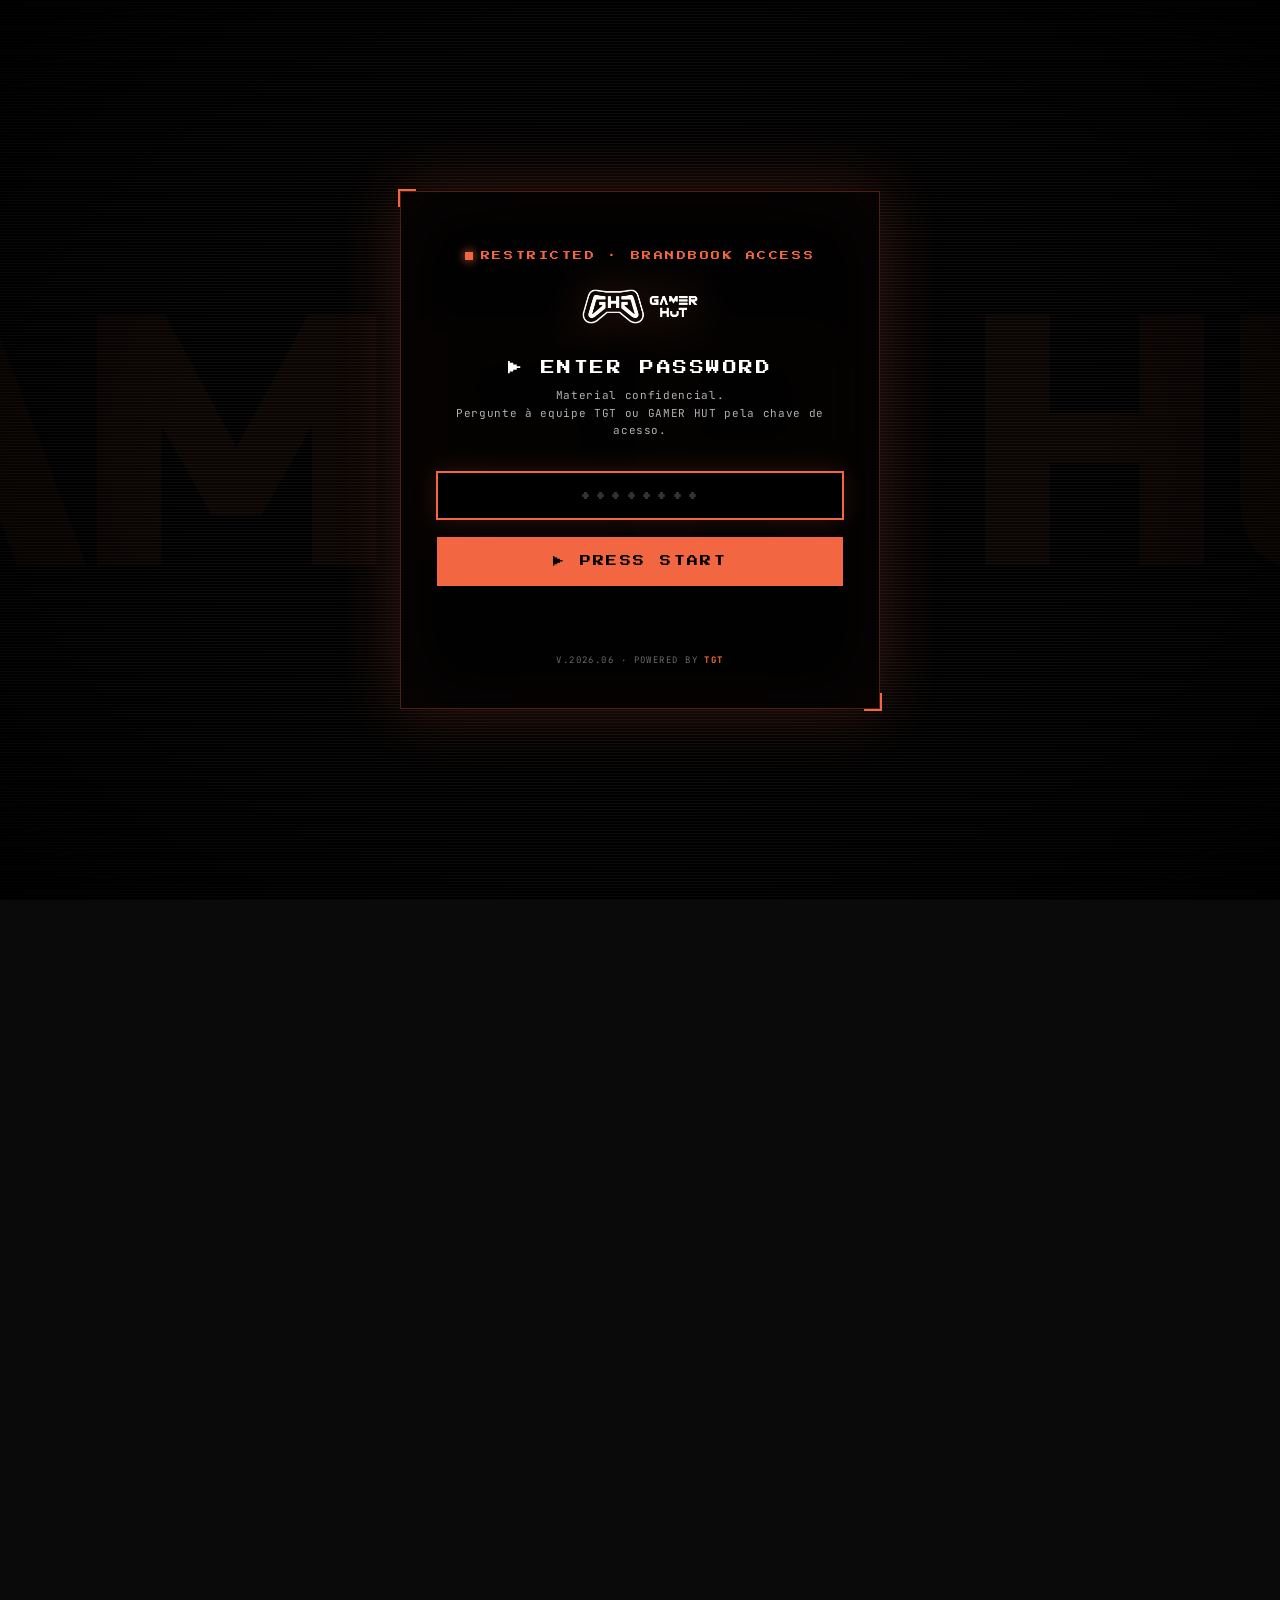
==== commit 9ae84925: "Add files via upload" ====
--- a/index.html
+++ b/index.html
@@ -483,6 +483,9 @@
   line-height:.92;
   color:#fff;text-transform:uppercase;
   letter-spacing:-.015em;
+  word-break:break-word;
+  overflow-wrap:anywhere;
+  hyphens:auto;
 }
 section.stage.cream .stage-title{color:var(--c-ink)}
 .stage-sub{
@@ -563,6 +566,10 @@
 @media (max-width:900px){
   .manifesto{grid-template-columns:1fr;gap:40px}
 }
+@media (max-width:520px){
+  .manifesto-stats{grid-template-columns:1fr}
+  .stat{padding:16px 14px}
+}
 
 /* =================== STAGE 02: ESSÊNCIA =================== */
 .essence-grid{
@@ -686,6 +693,9 @@
 }
 .voice-list.do{border-left:3px solid #2BC97A}
 .voice-list.dont{border-left:3px solid var(--c-mario-red)}
+.voice-list{min-width:0;overflow-wrap:anywhere}
+.do-dont-grid{display:grid;grid-template-columns:1fr 1fr;gap:24px}
+@media (max-width:760px){.do-dont-grid{grid-template-columns:1fr}}
 .voice-list h5{
   font-family:var(--f-arcade);
   font-size:11px;letter-spacing:.22em;
@@ -754,6 +764,7 @@
 }
 @media (max-width:760px){
   .pillars-grid{grid-template-columns:1fr}
+  .pillar h3{font-size:26px;word-break:break-word;overflow-wrap:anywhere;hyphens:auto}
 }
 
 /* =================== STAGE 05: LOGOS =================== */
@@ -1419,7 +1430,7 @@
   display:flex;flex-direction:column;
   align-items:center;justify-content:center;
   text-align:center;
-  padding:14px;
+  padding:14px 14px 32px;
   position:relative;
   overflow:hidden;
   border:1px solid rgba(255,255,255,.06);
@@ -1490,8 +1501,9 @@
 
 @media (max-width:900px){
   .grid-modular-grid{grid-template-columns:repeat(3, 1fr);gap:10px}
+  .gm-tile{padding:10px 10px 26px}
   .gm-tile .gm-num{font-size:7px}
-  .gm-tile .gm-label{font-size:8px;letter-spacing:.06em;padding:3px 4px}
+  .gm-tile .gm-label{font-size:7px;letter-spacing:.04em;padding:3px 4px}
   .gm-tile.t-brand-orange .text{font-size:9px}
   .gm-tile.t-quote .text{font-size:11px}
   .gm-tile.t-dark-press .text{font-size:9px}
@@ -1682,6 +1694,19 @@
 }
 .ig-meta b{color:var(--c-orange);font-family:var(--f-arcade);font-size:9px;letter-spacing:.18em;display:block;margin-bottom:4px}
 
+/* Mobile: feed 3x3 — reduzir prices/smalls pra caber */
+@media (max-width:760px){
+  .ig-tile .overlay{padding:5px}
+  .ig-tile .overlay .price{font-size:10px;line-height:1}
+  .ig-tile .overlay .price small{font-size:6px;letter-spacing:.02em;line-height:1.3;margin-top:2px}
+  .ig-tile .badge{font-size:6px;padding:2px 4px;letter-spacing:.06em;top:4px;right:4px}
+  .ig-tile.brand .text{font-size:10px}
+  .ig-tile.brand .text small{font-size:5px;letter-spacing:.08em;margin-top:4px}
+  .ig-meta{grid-template-columns:1fr;gap:10px}
+  /* Stage title @gamerhut.store deixar quebrar */
+  #feed .stage-title{font-size:34px;word-break:break-word;overflow-wrap:anywhere}
+}
+
 /* =================== STAGE 13: POSTS INDIVIDUAIS =================== */
 .posts-grid{
   display:grid;
@@ -1884,6 +1909,28 @@
 
 @media (max-width:900px){
   .shop-grid{grid-template-columns:repeat(2,1fr)}
+}
+@media (max-width:760px){
+  .shop-bar{flex-wrap:wrap;gap:10px;padding:10px 12px}
+  .shop-bar .logo{height:22px}
+  .shop-bar nav{
+    order:3;flex-basis:100%;
+    overflow-x:auto;flex-wrap:nowrap;
+    gap:14px;font-size:9px;letter-spacing:.08em;
+    padding-bottom:4px;
+    -webkit-overflow-scrolling:touch;
+  }
+  .shop-bar nav a{flex-shrink:0;white-space:nowrap}
+  .shop-bar .right{
+    margin-left:auto;gap:8px;font-size:9px;letter-spacing:.04em;
+  }
+  .shop-bar .cart{font-size:7px;padding:4px 6px;letter-spacing:.08em}
+  .shop-info .title{font-size:11px;min-height:0}
+  .shop-info .price{font-size:15px}
+  .shop-info .install{font-size:8px}
+}
+@media (max-width:520px){
+  .shop-grid{grid-template-columns:1fr 1fr;gap:10px}
 }
 
 /* =================== STAGE 15: TIPS DE COPY =================== */
@@ -2972,12 +3019,8 @@
 }
 .bizcard-logo{
   width:38px;height:38px;
-  background:var(--c-orange);
-  border-radius:50%;
-  display:flex;align-items:center;justify-content:center;
-  font-family:var(--f-arcade);
-  font-size:9px;color:#000;
-  letter-spacing:.04em;
+  display:block;
+  object-fit:contain;
 }
 .bizcard-tag{
   font-family:var(--f-arcade);
@@ -3037,18 +3080,19 @@
   transform:translate(-50%,-50%);
   z-index:3;
   text-align:center;
-  font-family:var(--f-arcade);
-  font-size:14px;color:var(--c-orange);
+  display:flex;flex-direction:column;align-items:center;
+  gap:14px;
+}
+.tee-logo{
+  width:80px;height:auto;
+  filter:drop-shadow(2px 2px 0 #000);
+}
+.tee-slogan{
+  font-family:var(--f-arcade);
+  font-size:11px;color:var(--c-orange);
   letter-spacing:.18em;
-  line-height:1.4;
+  line-height:1.5;
   text-shadow:2px 2px 0 #000;
-}
-.tee-print small{
-  display:block;
-  font-size:7px;
-  color:var(--c-cream);
-  letter-spacing:.18em;
-  margin-top:4px;
 }
 
 /* Sacola */
@@ -3081,20 +3125,18 @@
   border-bottom:none;
   border-radius:18px 18px 0 0;
 }
-.bag-print{
-  font-family:var(--f-display);
-  font-size:18px;color:#000;
-  text-transform:uppercase;
-  text-align:center;line-height:1;
-  letter-spacing:-.01em;
-}
-.bag-print span{
+.bag-logo{
+  width:84px;height:auto;
+  display:block;
+}
+.bag-tag{
   display:block;
   font-family:var(--f-arcade);
   font-size:9px;
   color:#000;opacity:.7;
   letter-spacing:.18em;
-  margin-top:8px;
+  margin-top:14px;
+  text-align:center;
 }
 
 /* Banner / Roll-up */
@@ -3104,10 +3146,14 @@
   background:#000;
   border:1px solid rgba(242,102,65,.4);
   padding:18px 12px;
-  display:flex;flex-direction:column;justify-content:space-between;
+  display:flex;flex-direction:column;justify-content:space-between;align-items:center;
   text-align:center;
   position:relative;
   background-image:repeating-linear-gradient(0deg, rgba(242,102,65,.04) 0, rgba(242,102,65,.04) 1px, transparent 1px, transparent 3px);
+}
+.banner-logo{
+  width:54px;height:auto;
+  display:block;
 }
 .banner::before, .banner::after{
   /* Tripé inferior */
@@ -3167,13 +3213,10 @@
   padding-bottom:8px;
   margin-bottom:8px;
 }
-.shiptag-logo{
-  font-family:var(--f-display);
-  font-size:12px;
-  text-transform:uppercase;
-  color:#000;
-}
-.shiptag-logo span{color:var(--c-orange)}
+.shiptag-logo-img{
+  height:18px;width:auto;
+  display:block;
+}
 .shiptag-id{
   font-family:var(--f-arcade);
   font-size:7px;
@@ -3202,15 +3245,16 @@
 
 /* Crachá / Lanyard */
 .fis-badge .fis-vis{background:#0a0a0a}
-.badge{
+.lanyard-badge{
   width:180px;
+  max-width:100%;
   background:#000;
   border:1px solid rgba(242,102,65,.4);
   padding:18px;
   display:flex;flex-direction:column;align-items:center;
   position:relative;
 }
-.badge::before{
+.lanyard-badge::before{
   /* Cordão */
   content:"";position:absolute;
   top:-40px;left:50%;
@@ -3220,7 +3264,7 @@
   border-bottom:none;
   border-radius:20px 20px 0 0;
 }
-.badge::after{
+.lanyard-badge::after{
   /* Furo */
   content:"";position:absolute;
   top:8px;left:50%;
@@ -3230,10 +3274,15 @@
   border:1px solid rgba(255,255,255,.2);
   border-radius:3px;
 }
+.badge-logo{
+  width:42px;height:42px;
+  margin-top:18px;
+  display:block;
+}
 .badge-name{
   font-family:var(--f-display);
   font-size:14px;color:#fff;
-  margin-top:14px;
+  margin-top:8px;
   text-transform:uppercase;
 }
 .badge-role{
@@ -3487,7 +3536,7 @@
     <button class="lock-submit" id="lockSubmit">▶ PRESS START</button>
     <div class="lock-status" id="lockStatus">&nbsp;</div>
     <div class="lock-foot">
-      v.2026.05 · powered by <b>TGT</b>
+      v.2026.06 · powered by <b>TGT</b>
     </div>
   </div>
 </div>
@@ -3499,7 +3548,7 @@
     <img src="[data-uri]" alt="Gamer Hut" />
     <div class="meta">
       <b>BRANDBOOK</b>
-      <span>v.2026.05</span>
+      <span>v.2026.06</span>
     </div>
   </div>
   <nav class="hud-nav" id="hudnav">
@@ -3899,7 +3948,7 @@
       </div>
     </div>
 
-    <div class="reveal" style="margin-top:36px;display:grid;grid-template-columns:1fr 1fr;gap:24px">
+    <div class="reveal do-dont-grid" style="margin-top:36px">
       <div class="voice-list do" style="border-left-color:#2BC97A">
         <h5 style="color:#2BC97A">FAÇA</h5>
         <ul>
@@ -5239,7 +5288,7 @@
         <div class="fis-vis">
           <div class="bizcard">
             <div class="bizcard-top">
-              <div class="bizcard-logo">GH</div>
+              <img class="bizcard-logo" src="assets/logos/badge-circle-orange.svg" alt="GAMER HUT"/>
               <div class="bizcard-tag">PLAYER 1</div>
             </div>
             <div>
@@ -5264,8 +5313,8 @@
         <div class="fis-vis">
           <div class="tee">
             <div class="tee-print">
-              MÍDIA<br/>FÍSICA<br/>NEVER<br/>DIES
-              <small>· LET THE GAMES BEGIN ·</small>
+              <img src="assets/logos/logo-vertical-outline-orange.svg" alt="GAMER HUT" class="tee-logo"/>
+              <div class="tee-slogan">MÍDIA FÍSICA<br/>NEVER DIES</div>
             </div>
           </div>
         </div>
@@ -5279,10 +5328,8 @@
       <div class="fis fis-bag">
         <div class="fis-vis">
           <div class="bag">
-            <div class="bag-print">
-              GAMER<br/>HUT
-              <span>· lacrado e seu ·</span>
-            </div>
+            <img src="assets/logos/logo-vertical-black.svg" alt="GAMER HUT" class="bag-logo"/>
+            <span class="bag-tag">· lacrado e seu ·</span>
           </div>
         </div>
         <div class="fis-meta">
@@ -5295,7 +5342,7 @@
       <div class="fis fis-banner">
         <div class="fis-vis">
           <div class="banner">
-            <div class="banner-tag">▶ PLAYER 1 · READY</div>
+            <img src="assets/logos/logo-vertical-orange.svg" alt="GAMER HUT" class="banner-logo"/>
             <div class="banner-h">MÍDIA<br/>FÍSICA<br/><span>NEVER<br/>DIES</span></div>
             <div class="banner-foot">gamerhut.com.br<br/>@gamerhut.store</div>
           </div>
@@ -5311,7 +5358,7 @@
         <div class="fis-vis">
           <div class="shiptag">
             <div class="shiptag-head">
-              <div class="shiptag-logo">GAMER<span>HUT</span></div>
+              <img src="assets/logos/logo-horizontal-black.svg" alt="GAMER HUT" class="shiptag-logo-img"/>
               <div class="shiptag-id">#GH-04219</div>
             </div>
             <div class="shiptag-body">
@@ -5335,7 +5382,8 @@
       <!-- Crachá / lanyard -->
       <div class="fis fis-badge">
         <div class="fis-vis">
-          <div class="badge">
+          <div class="lanyard-badge">
+            <img src="assets/logos/badge-circle-orange.svg" alt="GAMER HUT" class="badge-logo"/>
             <div class="badge-name">SQUAD</div>
             <div class="badge-role">CREW · STAFF</div>
             <div class="badge-tag">▶ ALL-ACCESS</div>
@@ -5639,7 +5687,7 @@
 
     <div class="foot-bottom">
       <span>© 2026 GAMER HUT · TODOS OS DIREITOS RESERVADOS</span>
-      <span class="ver">▸ BRANDBOOK V.2026.05 · STAGE 22/22 · GAME OVER</span>
+      <span class="ver">▸ BRANDBOOK V.2026.06 · STAGE 22/22 · GAME OVER</span>
     </div>
   </div>
 </footer>
@@ -5713,7 +5761,7 @@
 
     <div class="sr-end">
       ★ GAME OVER ★<br/>
-      <small>v.2026.05 · BRANDBOOK GAMER HUT</small>
+      <small>v.2026.06 · BRANDBOOK GAMER HUT</small>
     </div>
   </div>
 </div>
@@ -5991,7 +6039,7 @@
   // contra acesso casual de quem recebeu o link sem permissão (clientes
   // internos, devs, parceiros). Não usar pra proteger informação sensível.
   const PASSWORD = 'GHUT2026';
-  const STORAGE_KEY = 'gh_brandbook_unlocked_v2026.05';
+  const STORAGE_KEY = 'gh_brandbook_unlocked_v2026.06';
   const lockScreen = document.getElementById('lockScreen');
   const lockInput  = document.getElementById('lockInput');
   const lockSubmit = document.getElementById('lockSubmit');
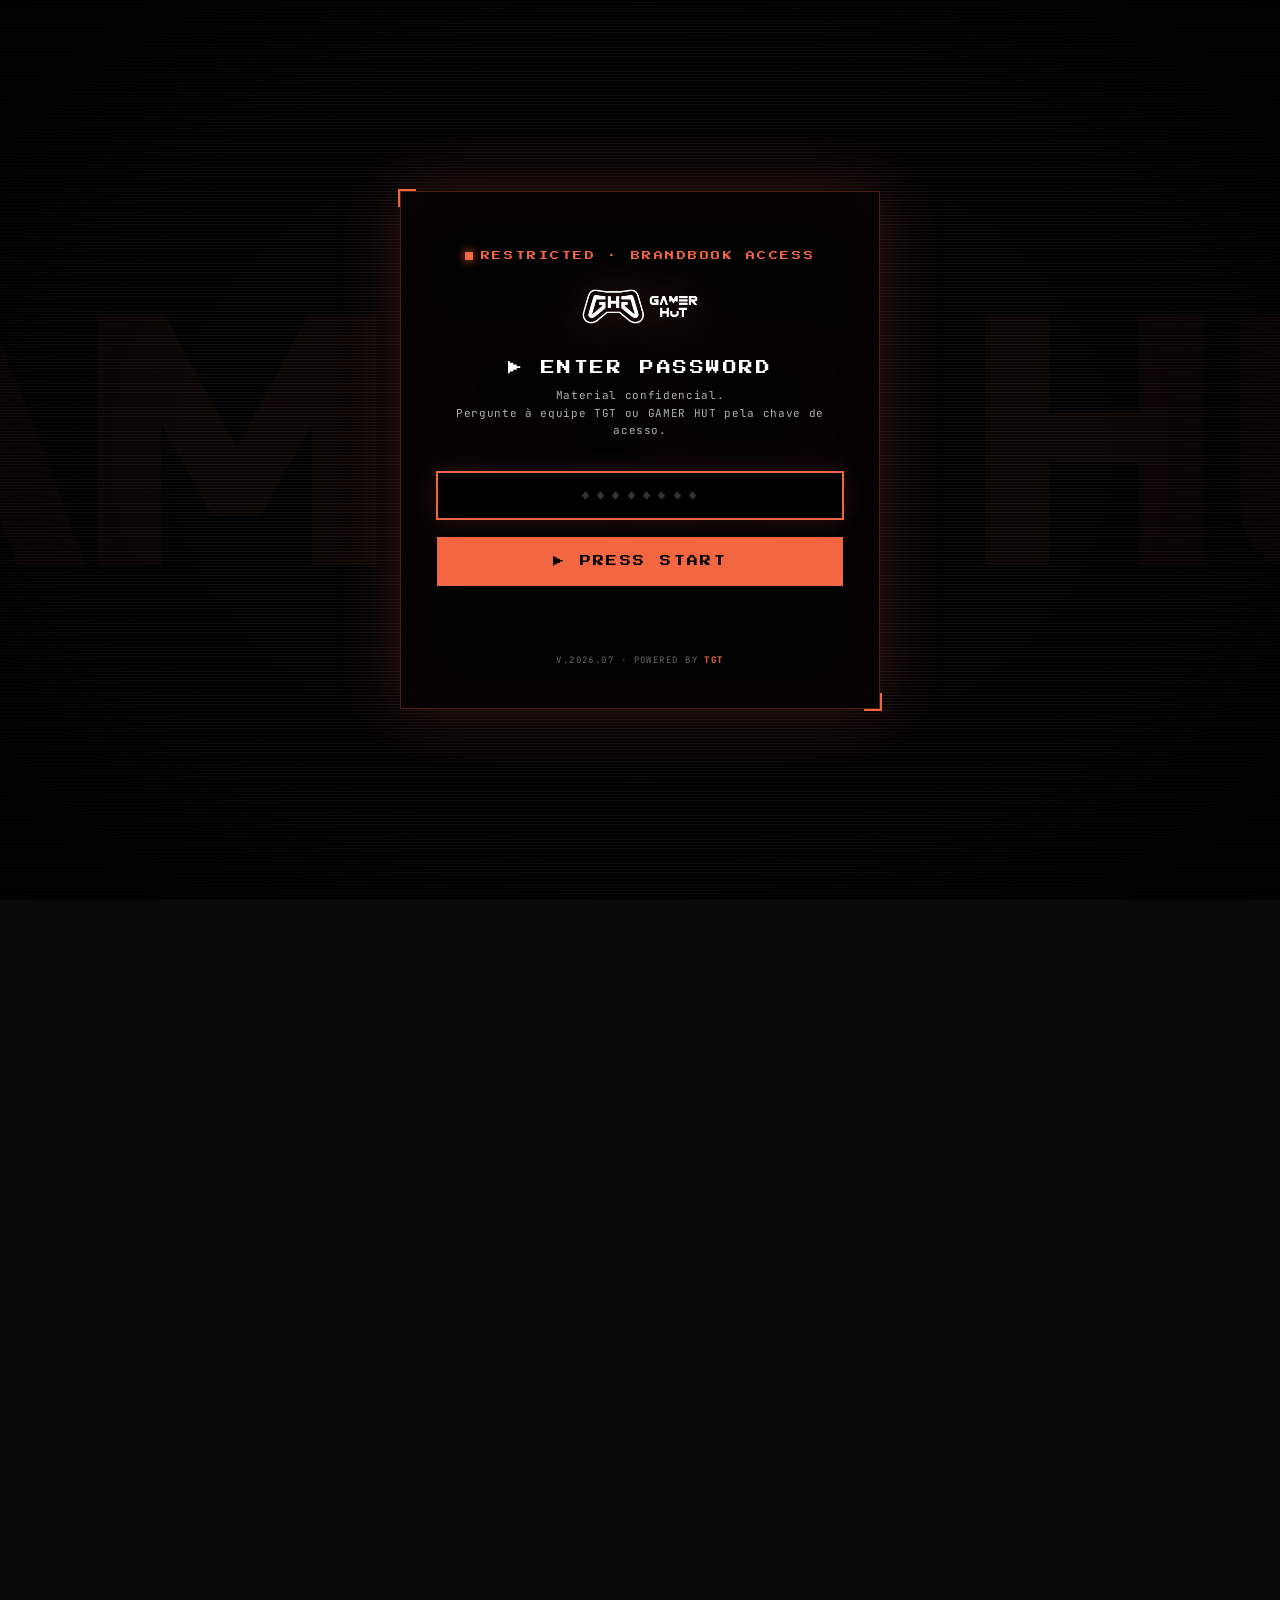
==== commit a0e54be0: "Add files via upload" ====
--- a/index.html
+++ b/index.html
@@ -885,12 +885,16 @@
   position:relative;
   overflow:hidden;
 }
-.swatch.primary{background:var(--c-orange);color:#000}
+.swatch.orange-sunset{background:var(--c-orange);color:#000}
 .swatch.mario{background:var(--c-mario-red);color:#fff}
 .swatch.fast{background:var(--c-fast-skin);color:#000}
 .swatch.sonic{background:var(--c-sonic-blue);color:#fff}
 .swatch.black{background:#000;color:#fff;border:1px solid rgba(255,255,255,.1)}
 .swatch.gray{background:var(--c-cool-gray);color:#000}
+.swatch.primary .swatch-pct{
+  background:var(--c-orange);
+  color:#000;
+}
 .swatch-name{
   font-family:var(--f-display);
   font-size:clamp(18px,1.6vw,24px);
@@ -913,7 +917,6 @@
   padding:4px 8px;
   background:rgba(0,0,0,.18);
 }
-.swatch.primary .swatch-pct{background:rgba(0,0,0,.18)}
 .swatch.fast .swatch-pct{background:rgba(0,0,0,.15)}
 .swatch.gray .swatch-pct{background:rgba(0,0,0,.15)}
 
@@ -3536,7 +3539,7 @@
     <button class="lock-submit" id="lockSubmit">▶ PRESS START</button>
     <div class="lock-status" id="lockStatus">&nbsp;</div>
     <div class="lock-foot">
-      v.2026.06 · powered by <b>TGT</b>
+      v.2026.07 · powered by <b>TGT</b>
     </div>
   </div>
 </div>
@@ -3548,7 +3551,7 @@
     <img src="[data-uri]" alt="Gamer Hut" />
     <div class="meta">
       <b>BRANDBOOK</b>
-      <span>v.2026.06</span>
+      <span>v.2026.07</span>
     </div>
   </div>
   <nav class="hud-nav" id="hudnav">
@@ -3559,7 +3562,7 @@
     <a href="#logo">05 · Logo</a>
     <a href="#paleta">07 · Cores</a>
     <a href="#tipo">08 · Tipo</a>
-    <a href="#parceiros">10 · Squad</a>
+    <a href="#parceiros">13 · Publishers</a>
     <a href="#feed">12 · Feed</a>
     <a href="#shop">14 · Loja</a>
   </nav>
@@ -3582,7 +3585,7 @@
       <span class="line"><span class="accent">NEVER DIES</span></span>
     </h1>
     <p class="hero-tagline">
-      Brandbook oficial GAMER HUT — a hut da galera que entende de games. Original, lacrado, com NF.
+      Brandbook oficial GAMER HUT — a casa de quem entende de games. Original e lacrado, do jeito certo.
       Nada de console, nada de pirata, nada de mané. Só o que importa: o jogo na sua mão.
     </p>
     <div class="hero-cta">
@@ -3624,7 +3627,7 @@
       <a href="#icones"    class="toc-item"><span class="toc-num">STAGE 10</span><span class="toc-name">Iconografia</span><span class="toc-desc">Sistema próprio HUD</span></a>
       <a href="#grafismos" class="toc-item"><span class="toc-num">STAGE 11</span><span class="toc-name">Grafismos</span><span class="toc-desc">HUD · Scanlines · Pixels</span></a>
       <a href="#patterns"  class="toc-item"><span class="toc-num">STAGE 12</span><span class="toc-name">Patterns</span><span class="toc-desc">6 texturas repetíveis</span></a>
-      <a href="#parceiros" class="toc-item"><span class="toc-num">STAGE 13</span><span class="toc-name">Squad</span><span class="toc-desc">9 publishers parceiras</span></a>
+      <a href="#parceiros" class="toc-item"><span class="toc-num">STAGE 13</span><span class="toc-name">Publishers</span><span class="toc-desc">9 publishers parceiras</span></a>
       <a href="#cobranding" class="toc-item"><span class="toc-num">STAGE 14</span><span class="toc-name">Co-branding</span><span class="toc-desc">Lockup com publishers</span></a>
       <a href="#voz-acao"  class="toc-item"><span class="toc-num">STAGE 15</span><span class="toc-name">Voz em Ação</span><span class="toc-desc">Casos de uso</span></a>
       <a href="#conteudo"  class="toc-item"><span class="toc-num">STAGE 16</span><span class="toc-name">Pilares de Conteúdo</span><span class="toc-desc">Drop · Review · Tip · Lore</span></a>
@@ -3646,13 +3649,13 @@
       <div class="stage-meta">
         <span class="stage-eyebrow">STAGE 01 · MANIFESTO</span>
         <h2 class="stage-title">SOMOS<br/>OS <span class="text-orange">EXPERTS</span></h2>
-        <p class="stage-sub">A casa de quem joga, coleciona e respeita o jogo. A casa de quem ainda olha pra capa e sente alguma coisa.</p>
+        <p class="stage-sub">Criado por quem joga, coleciona e respeita o jogo, aqui a gente ainda olha pra capa e sente alguma coisa.</p>
       </div>
     </div>
     <div class="manifesto reveal">
       <div class="manifesto-text">
         <p>A GAMER HUT existe pra um motivo só: <strong>colocar o jogo certo na mão certa</strong>.</p>
-        <p>Cada caixa que sai daqui é original, lacrada, com NF e a paixão de quem entende. A gente não vende console, não vende pirata, não vende seminovo — vende experiência, comunidade e o cheirinho de plástico novo de uma mídia recém-aberta.</p>
+        <p>Cada caixa que sai daqui é original, lacrada e tem a paixão de quem entende. A gente não vende console, não vende pirata, não vende seminovo — vende experiência, comunidade e o cheirinho de plástico novo de uma mídia recém-aberta.</p>
         <p>Aqui o player é tratado como squad. O drop é evento. O lançamento é ritual. E a coleção é coisa séria.</p>
       </div>
       <div class="manifesto-vis">
@@ -3674,8 +3677,8 @@
       <div class="stage-num">02</div>
       <div class="stage-meta">
         <span class="stage-eyebrow">STAGE 02 · ESSÊNCIA</span>
-        <h2 class="stage-title">DNA DA HUT</h2>
-        <p class="stage-sub">A frase que carrega tudo. O grito de guerra que define a marca, o feed e o tom de cada drop.</p>
+        <h2 class="stage-title">NOSSO DNA</h2>
+        <p class="stage-sub">A frase que nos define.</p>
       </div>
     </div>
     <div class="essence-grid">
@@ -3696,7 +3699,7 @@
         <div class="essence-pillar">
           <div class="ico">B</div>
           <h4>Transparente</h4>
-          <p>Nada por baixo do pano. Sempre original, sempre lacrado, sempre com NF na caixa.</p>
+          <p>Nada por baixo do pano. Sempre original, sempre lacrado, sempre direto da fonte oficial.</p>
         </div>
         <div class="essence-pillar">
           <div class="ico">C</div>
@@ -3720,7 +3723,7 @@
       <div class="stage-num">03</div>
       <div class="stage-meta">
         <span class="stage-eyebrow">STAGE 03 · TOM DE VOZ</span>
-        <h2 class="stage-title">COMO A<br/>HUT <span class="text-orange">FALA</span></h2>
+        <h2 class="stage-title">COMO A<br/>GH <span class="text-orange">FALA</span></h2>
         <p class="stage-sub">Três pilares que regem cada caption, cada legenda, cada e-mail. Profissional sem perder a personalidade gamer.</p>
       </div>
     </div>
@@ -3731,7 +3734,7 @@
         <h3>Acessível</h3>
         <p>Linguagem clara, moderna, descomplicada. A gente não precisa provar que entende — a gente prova com o que entrega.</p>
         <div class="examples">
-          <b>USE</b>"Bora pré-vender Mario Kart? Lacrado e com NF, do jeito que a gente faz."
+          <b>USE</b>"Já garantiu a sua pré-venda do Mario Kart? Se não corre que nosso bigodudo favorito está com pressa e logo vai acabar."
         </div>
       </div>
       <div class="voice-card">
@@ -3739,7 +3742,7 @@
         <h3>Transparente</h3>
         <p>Tudo às claras. Procedência, prazo, condição de pagamento, política de troca. Confiança não se promete — se mostra.</p>
         <div class="examples">
-          <b>USE</b>"Original, lacrado, com nota fiscal na caixa. É o que a gente faz."
+          <b>USE</b>"Direto do publisher, lacrado pra você. É o que a gente faz."
         </div>
       </div>
       <div class="voice-card">
@@ -3747,7 +3750,7 @@
         <h3>Instigante</h3>
         <p>Energia de drop. Tom de evento. Empolgação real, sem "imperdível!!!" forçado. O que vende é o jogo certo, não o ponto de exclamação.</p>
         <div class="examples">
-          <b>USE</b>"GTA VI. Você sabe o que vem aí. Pré-venda aberta na Hut."
+          <b>USE</b>"GTA VI, a espera acabou. Pré-venda liberada em nosso site e marketplaces."
         </div>
       </div>
     </div>
@@ -3756,11 +3759,11 @@
       <div class="voice-list do">
         <h5>★ USE</h5>
         <ul>
-          <li>Original / lacrado / com NF</li>
-          <li>Mídia física, capa, encarte</li>
+          <li>Original e lacrado</li>
+          <li>Mídia física · steelbook</li>
           <li>Drop · lançamento · pré-venda</li>
-          <li>Bora · vem · press start · gg</li>
-          <li>Comunidade · player · squad · hut</li>
+          <li>Já garantiu · vem · press start · corre</li>
+          <li>Comunidade · player · gamer</li>
           <li>Exclusivo · raro · edição limitada</li>
         </ul>
       </div>
@@ -3787,7 +3790,7 @@
       <div class="stage-meta">
         <span class="stage-eyebrow">STAGE 04 · PILARES</span>
         <h2 class="stage-title">QUATRO<br/>FRENTES</h2>
-        <p class="stage-sub">Cada pilar é um modo de jogar. Negócio, oferta, time e sociedade — onde a Hut investe energia, dinheiro e atenção.</p>
+        <p class="stage-sub">Cada pilar é um modo de jogar. Negócio, oferta, time e sociedade — onde a Gamer Hut investe energia, dinheiro e atenção.</p>
       </div>
     </div>
     <div class="pillars-grid reveal">
@@ -3799,7 +3802,7 @@
       <div class="pillar" data-bigtext="02">
         <div class="pnum">PILAR 02 · OFERTA</div>
         <h3>Segurança <span>e</span> tranquilidade</h3>
-        <p>Cada caixa que sai daqui é original, lacrada e com NF. Pré-venda monitorada. Pós-venda presente. Sem surpresa ruim.</p>
+        <p>Cada caixa que sai daqui é original e lacrada. Pré-venda monitorada. Pós-venda presente. Sem surpresa ruim.</p>
       </div>
       <div class="pillar" data-bigtext="03">
         <div class="pnum">PILAR 03 · TIME</div>
@@ -4090,33 +4093,36 @@
       <div class="stage-num">08</div>
       <div class="stage-meta">
         <span class="stage-eyebrow">STAGE 08 · PALETA</span>
-        <h2 class="stage-title">SEIS <span class="text-orange">CORES</span><br/>UMA SÓ HUT</h2>
+        <h2 class="stage-title">SEIS <span class="text-orange">CORES</span><br/>UMA SÓ MARCA</h2>
         <p class="stage-sub">Laranja como assinatura, preto como base, e quatro cores de apoio que homenageiam ícones do universo gamer. Regra 60-30-10.</p>
       </div>
     </div>
 
     <div class="palette-row reveal">
-      <div class="swatch primary">
+      <div class="swatch black primary">
         <span class="swatch-pct">60% PRIMARY</span>
         <div>
+          <div class="swatch-name">Black Mustache</div>
+          <div class="swatch-mid">Base da marca. BG, headers, hero, dominância visual.</div>
+        </div>
+        <div class="swatch-codes">
+          <span>HEX #000000</span>
+          <span>RGB 0·0·0</span>
+          <span>CMYK 0·0·0·100</span>
+          <span>Base · BG</span>
+        </div>
+      </div>
+      <div class="swatch orange-sunset">
+        <span class="swatch-pct">30%</span>
+        <div>
           <div class="swatch-name">Orange Sunset</div>
-          <div class="swatch-mid">A cor da Hut. Drops, CTAs, destaques.</div>
+          <div class="swatch-mid">A cor da GAMER HUT. Drops, CTAs, destaques.</div>
         </div>
         <div class="swatch-codes">
           <span>HEX  #F26641</span>
           <span>RGB  242·102·65</span>
           <span>CMYK 0·71·81·0</span>
           <span>PMS  7416 C</span>
-        </div>
-      </div>
-      <div class="swatch black">
-        <span class="swatch-pct">30%</span>
-        <div>
-          <div class="swatch-name">Black Mustache</div>
-        </div>
-        <div class="swatch-codes">
-          <span>HEX #000000</span>
-          <span>Base · BG</span>
         </div>
       </div>
       <div class="swatch mario">
@@ -4520,9 +4526,9 @@
     <div class="stage-head reveal">
       <div class="stage-num">13</div>
       <div class="stage-meta">
-        <span class="stage-eyebrow">STAGE 13 · SQUAD</span>
-        <h2 class="stage-title">NOSSO <span class="text-orange">SQUAD</span><br/>OFICIAL</h2>
-        <p class="stage-sub">Trabalhamos com 9 publishers oficiais. Cada parceria garante título original, lacrado, com NF — sem zona cinzenta.</p>
+        <span class="stage-eyebrow">STAGE 13 · PUBLISHERS</span>
+        <h2 class="stage-title">NOSSOS <span class="text-orange">PARCEIROS</span><br/>OFICIAIS</h2>
+        <p class="stage-sub">Trabalhamos com os principais publishers oficiais. Cada parceria garante os principais títulos e lançamentos.</p>
       </div>
     </div>
 
@@ -4530,53 +4536,44 @@
       <div class="partner">
         <div class="partner-mark">NINTENDO</div>
         <div class="partner-meta">DESDE 1889</div>
-        <div class="partner-tag">SQUAD</div>
       </div>
       <div class="partner">
         <div class="partner-mark">SONY <span class="text-orange">PS</span></div>
         <div class="partner-meta">PLAYSTATION</div>
-        <div class="partner-tag">SQUAD</div>
       </div>
       <div class="partner">
         <div class="partner-mark">MICROSOFT</div>
         <div class="partner-meta">XBOX STUDIOS</div>
-        <div class="partner-tag">SQUAD</div>
       </div>
       <div class="partner">
         <div class="partner-mark">CAPCOM</div>
         <div class="partner-meta">RESIDENT · STREET</div>
-        <div class="partner-tag">SQUAD</div>
       </div>
       <div class="partner">
         <div class="partner-mark">ROCKSTAR</div>
         <div class="partner-meta">GTA · RDR</div>
-        <div class="partner-tag">SQUAD</div>
       </div>
       <div class="partner">
         <div class="partner-mark">KONAMI</div>
         <div class="partner-meta">METAL GEAR · PES</div>
-        <div class="partner-tag">SQUAD</div>
       </div>
       <div class="partner">
         <div class="partner-mark">SEGA</div>
         <div class="partner-meta">SONIC · YAKUZA</div>
-        <div class="partner-tag">SQUAD</div>
       </div>
       <div class="partner">
         <div class="partner-mark">BANDAI <span class="text-orange">N.</span></div>
         <div class="partner-meta">TEKKEN · DARK SOULS</div>
-        <div class="partner-tag">SQUAD</div>
       </div>
       <div class="partner">
         <div class="partner-mark">UBISOFT</div>
         <div class="partner-meta">ASSASSIN'S CREED</div>
-        <div class="partner-tag">SQUAD</div>
       </div>
     </div>
 
     <p class="partners-disclaimer reveal">
       // Todas as marcas, jogos e personagens citados são propriedade de seus respectivos publishers.<br/>
-      A Gamer Hut é uma rede oficial autorizada e atua exclusivamente com mídia física original, lacrada e com nota fiscal.
+      A Gamer Hut é uma rede oficial autorizada e atua exclusivamente com mídia física original e lacrada.
     </p>
   </div>
 </section>
@@ -4588,7 +4585,7 @@
       <div class="stage-num">14</div>
       <div class="stage-meta">
         <span class="stage-eyebrow">STAGE 14 · CO-BRANDING</span>
-        <h2 class="stage-title">LOCKUP <span class="text-orange">COM</span><br/>O SQUAD</h2>
+        <h2 class="stage-title">LOCKUP <span class="text-orange">DE</span><br/>LOGOS</h2>
         <p class="stage-sub">Como aplicar o logo Gamer Hut ao lado dos publishers parceiros sem comer espaço de ninguém. Hierarquia clara, separator definido, mesma altura óptica.</p>
       </div>
     </div>
@@ -4707,7 +4704,7 @@
     <div class="stage-head reveal">
       <div class="stage-num">15</div>
       <div class="stage-meta">
-        <span class="stage-eyebrow">STAGE 15 · BRAND VOICE NA RUA</span>
+        <span class="stage-eyebrow">STAGE 15 · BRAND VOICE</span>
         <h2 class="stage-title">A VOZ <span class="text-orange">EM AÇÃO</span></h2>
         <p class="stage-sub">Casos reais de aplicação do tom em diferentes contextos: lançamento, pré-venda, atendimento, parceria.</p>
       </div>
@@ -4718,36 +4715,36 @@
         <div class="ctx">CONTEXTO · LANÇAMENTO BIG NAME</div>
         <h4>Drop semanal</h4>
         <div class="copy">
-          GTA VI chegou na Hut. <strong>Original, lacrado, com NF</strong> — do jeito que tinha que ser. Pré-venda aberta, estoque limitado, e a gente avisa quando o teu pedido sair pra entrega. Bora?
-        </div>
-        <p class="why">Tom: empolgação real, sem ponto de exclamação. Reforço de procedência sem soar defensivo. CTA direto ("Bora?") cria intimidade.</p>
+          GTA VI, a espera acabou. Sete anos depois de Red Dead 2, Rockstar volta pra Vice City — agora com dois protagonistas e o mapa mais ambicioso da história da franquia. <strong>Pré-venda liberada</strong> em nosso site e nos principais marketplaces.
+        </div>
+        <p class="why">Tom: contexto antes do CTA. Fala sobre o jogo, posiciona a marca como quem entende, e só então abre a pré-venda.</p>
       </div>
 
       <div class="action-card">
         <div class="ctx">CONTEXTO · PRÉ-VENDA</div>
         <h4>Edição limitada</h4>
         <div class="copy">
-          Metal Gear Solid Δ — Snake Eater Deluxe. <strong>50 unidades</strong>. Capa exclusiva, steelbook, e aquela pose do Snake que você sabe. Pré-venda fecha quando bater o limite. Sem urgência fake — quando acabar, acabou.
-        </div>
-        <p class="why">Tom: transparência sobre limite. "Sem urgência fake" desarma o player de e-commerce e cria confiança.</p>
+          Metal Gear Solid Δ — Snake Eater. O remake do clássico de 2004 chega com gráficos refeitos do zero, mecânicas modernizadas e a trilha original. Steelbook em <strong>edição limitada</strong>, com capa exclusiva. Quando acabar, acabou.
+        </div>
+        <p class="why">Tom: storytelling do produto, escassez real (não fake). Transparência sobre o que faz aquela edição valer.</p>
       </div>
 
       <div class="action-card">
         <div class="ctx">CONTEXTO · ATENDIMENTO / DM</div>
         <h4>Dúvida do player</h4>
         <div class="copy">
-          Salve! O <strong>Pokémon Z-A</strong> ainda tá em pré-venda — chega em casa no dia do lançamento, lacrado e com NF. Se quiser, te chamo no WhatsApp pra fechar e enviar o código de rastreio direto pra você. 👋
-        </div>
-        <p class="why">Tom: acessível ("Salve!"), específico (cita o produto), proativo (oferece próximo passo). Emoji é ok em DM, com moderação.</p>
+          Olá! O <strong>Pokémon Legends Z-A</strong> está em pré-venda. A entrega acontece a partir do lançamento oficial. Para finalizar a compra, é só acessar o nosso site — o WhatsApp é nosso canal de SAC, então qualquer dúvida sobre o pedido após a compra, estamos aqui.
+        </div>
+        <p class="why">Tom: educado, profissional, sem gíria forçada. Direciona pro canal certo (site pra venda, WhatsApp pra suporte). Sem prazo específico.</p>
       </div>
 
       <div class="action-card">
         <div class="ctx">CONTEXTO · POST DE COMUNIDADE</div>
         <h4>Sem promo, com valor</h4>
         <div class="copy">
-          Aviso pra galera que coleciona: a primeira tiragem do <strong>Black Flag Resynced</strong> vem com uma capa reversível diferente da segunda tiragem. Quem comprar na primeira semana garante a edição com a arte original. Spoiler: eu já reservei a minha.
-        </div>
-        <p class="why">Tom: especialista falando com especialista. "Eu já reservei a minha" coloca o time como parte da comunidade — não como vendedor.</p>
+          Para os colecionadores: a primeira tiragem de <strong>Assassin's Creed Black Flag Resynced</strong> traz uma capa reversível diferente da segunda — referência ao art original do jogo de 2013. Quem garantir agora, fica com a edição inicial.
+        </div>
+        <p class="why">Tom: especialista pra especialista. Fala sobre o produto com profundidade, sem pressão de venda. Posiciona a marca como referência.</p>
       </div>
     </div>
   </div>
@@ -4761,7 +4758,7 @@
       <div class="stage-meta">
         <span class="stage-eyebrow">STAGE 16 · CONTENT PILLARS</span>
         <h2 class="stage-title">CINCO <span class="text-orange">PILARES</span><br/>DE CONTEÚDO</h2>
-        <p class="stage-sub">A Hut não vive só de drop. Cada post tem propósito — vender, contar, ensinar, provocar ou conectar. Os 5 pilares definem o que entra no feed e como entra.</p>
+        <p class="stage-sub">A Gamer Hut não vive só de drop. Cada post tem propósito — vender, contar, ensinar, provocar ou conectar. Os 5 pilares definem o que entra no feed e como entra.</p>
       </div>
     </div>
 
@@ -4778,7 +4775,7 @@
           <ul class="cp-list">
             <li><b>FORMATO:</b> key art do jogo + tag DROP/PRÉ-VENDA + preço + selo lacrado</li>
             <li><b>RITMO:</b> 3–4× por semana, mais forte às quintas e sextas</li>
-            <li><b>CTA:</b> "Bora?" / "Reserva tua." / "Press start na bio."</li>
+            <li><b>CTA:</b> "Garanta o seu" / "Primeiro lote limitado" / "Pré-venda liberada" / "Novidade no estoque"</li>
           </ul>
           <div class="cp-meta">≈ 35% do feed · Cores: Orange Sunset + Black</div>
         </div>
@@ -4809,11 +4806,11 @@
         </div>
         <div class="cp-body">
           <div class="cp-tag">TIP · DICA RÁPIDA</div>
-          <h3>Tip <span>da Hut</span></h3>
+          <h3>Dica <span>da GH</span></h3>
           <p class="cp-lead">Conhecimento aplicado: como conservar mídia física, diferença entre regiões, como identificar uma reedição, dicas de colecionador. Conteúdo que vira referência.</p>
           <ul class="cp-list">
             <li><b>FORMATO:</b> tile visual com título grande + 1 frase / mini-vídeo de 15s</li>
-            <li><b>RITMO:</b> 2× por semana — segunda e quarta (#TipDaHut)</li>
+            <li><b>RITMO:</b> 2× por semana — segunda e quarta (#DicaDaGH)</li>
             <li><b>CTA:</b> "Salva pra não esquecer." / "Manda pra galera."</li>
           </ul>
           <div class="cp-meta">≈ 20% do feed · Cores: Fast Skin + Black + acento Orange</div>
@@ -4832,7 +4829,7 @@
           <ul class="cp-list">
             <li><b>FORMATO:</b> carrossel "WEEK RECAP · 5 NOTÍCIAS" + selo da semana</li>
             <li><b>RITMO:</b> 1× por semana — sábado de manhã</li>
-            <li><b>CTA:</b> "O que você achou da semana? Manda no DM."</li>
+            <li><b>CTA:</b> "O que você achou da semana? Comenta aí."</li>
           </ul>
           <div class="cp-meta">≈ 10% do feed · Cores: Black + Orange + Cool Gray</div>
         </div>
@@ -4866,7 +4863,7 @@
           <span class="cp-pie-bar review" style="--w:20%"><b>20%</b> REVIEW</span>
         </div>
         <div class="cp-pie-row">
-          <span class="cp-pie-bar tip"   style="--w:20%"><b>20%</b> TIP DA HUT</span>
+          <span class="cp-pie-bar tip"   style="--w:20%"><b>20%</b> DICA DA GH</span>
         </div>
         <div class="cp-pie-row">
           <span class="cp-pie-bar lore"  style="--w:15%"><b>15%</b> LORE</span>
@@ -4880,9 +4877,9 @@
         <table>
           <thead><tr><th>DIA</th><th>PILAR</th><th>HORA</th></tr></thead>
           <tbody>
-            <tr><td>SEG</td><td>Tip da Hut</td><td>10h</td></tr>
+            <tr><td>SEG</td><td>Dica da GH</td><td>10h</td></tr>
             <tr><td>TER</td><td>Review do Squad</td><td>19h</td></tr>
-            <tr><td>QUA</td><td>Tip da Hut</td><td>10h</td></tr>
+            <tr><td>QUA</td><td>Dica da GH</td><td>10h</td></tr>
             <tr><td>QUI</td><td>Drop / Pré-venda</td><td>12h</td></tr>
             <tr><td>SEX</td><td>Drop principal</td><td>17h</td></tr>
             <tr><td>SAB</td><td>Resumo da semana</td><td>09h</td></tr>
@@ -4908,7 +4905,7 @@
 
     <div class="grid-modular reveal">
       <div class="grid-modular-head">
-        <h3>SISTEMA <span>MODULAR</span> · 6 PEÇAS</h3>
+        <h3>SISTEMA <span>MODULAR</span> · 5 PEÇAS</h3>
         <p>Tudo que entra no feed é uma combinação dessas 6 peças. Embaralhe na ordem certa, e o ritmo visual se mantém — sem precisar reinventar o template a cada post.</p>
       </div>
       <div class="grid-modular-grid">
@@ -4933,19 +4930,13 @@
 
         <div class="gm-tile t-dark-press">
           <span class="gm-num">04</span>
-          <span class="text">PRESS<br/>START<br/>· SEXTA ·</span>
+          <span class="text">NOVIDADES<br/>DA<br/>SEMANA</span>
           <span class="gm-label">PRESS · ARCADE</span>
         </div>
 
-        <div class="gm-tile t-quote">
+        <div class="gm-tile t-tip">
           <span class="gm-num">05</span>
-          <span class="text">SEM<br/><span>PIRATA</span><br/>JAMAIS</span>
-          <span class="gm-label">QUOTE · MANIFESTO</span>
-        </div>
-
-        <div class="gm-tile t-tip">
-          <span class="gm-num">06</span>
-          <span class="text"><span>#TIPDAHUT</span>NUNCA<br/>DEIXE A<br/>CAPA<br/>NO SOL</span>
+          <span class="text"><span>#DICADAGH</span>NUNCA<br/>DEIXE A<br/>CAPA<br/>NO SOL</span>
           <span class="gm-label">TIP · CONTENT</span>
         </div>
       </div>
@@ -4957,23 +4948,25 @@
         <div class="ig-handle">
           <div class="name">GAMER HUT</div>
           <div class="hand">@gamerhut.store</div>
-          <div class="meta"><b>OFICIAL</b> · A hut que entende</div>
+          <div class="meta"><b>OFICIAL</b> · @gamerhut.store</div>
         </div>
         <button class="ig-follow">SEGUIR</button>
       </div>
 
       <div class="ig-bio">
         <p>
-          <strong>🎮 Mídia Física Never Dies</strong><br/>
-          Original · Lacrado · Com NF. Squad oficial Nintendo · PlayStation · Xbox · Capcom · Rockstar · Konami · Sega · Bandai Namco · Ubisoft.
+          <strong>Especializados em Mídia Física</strong><br/>
+          🎮 Os maiores lançamentos<br/>
+          📦 Entregamos para todo o Brasil<br/>
+          💥 Mídia Física Never Dies!
         </p>
         <div class="links">▸ gamerhut.com.br</div>
       </div>
 
       <div class="ig-stats">
-        <div><b>847</b><span>Posts</span></div>
-        <div><b>52,4K</b><span>Seguidores</span></div>
-        <div><b>9</b><span>Squad</span></div>
+        <div><b>1.246</b><span>Posts</span></div>
+        <div><b>101 mil</b><span>Seguidores</span></div>
+        <div><b>404</b><span>Seguindo</span></div>
       </div>
 
       <div class="ig-tabs">
@@ -5007,7 +5000,7 @@
           <span class="badge">DROP</span>
           <img src="assets/games/rdr2-sq.jpg" alt="RDR2"/>
           <div class="overlay">
-            <div class="price">R$ 179<small>RED DEAD II · COM NF</small></div>
+            <div class="price">R$ 179<small>RED DEAD II · LACRADO</small></div>
           </div>
         </div>
         <div class="ig-tile dark">
@@ -5090,7 +5083,7 @@
           <div class="save">⌘</div>
         </div>
         <div class="post-caption">
-          <b>gamerhut.store</b> Snake voltou pra missão e chegou na Hut. Original, lacrado, com NF. Tactical Espionage Action do jeito certo.
+          <b>gamerhut.store</b> Snake voltou pra missão. O remake do clássico de 2004 chega com gráficos refeitos do zero, mecânicas modernizadas e a trilha original. Tactical Espionage Action do jeito certo.
           <span class="h-tags">#metalgearsolid #snakeeater #konami #midiafísica #gamerhut</span>
           <span class="meta">há 2 horas · 1.247 curtidas</span>
         </div>
@@ -5124,8 +5117,8 @@
           <div class="save">⌘</div>
         </div>
         <div class="post-caption">
-          <b>gamerhut.store</b> Lumiose City tá te esperando. Reserva agora e a gente garante que a tua cópia chega <b>no dia do lançamento</b>, original e lacrada.
-          <span class="h-tags">#pokemonlegends #zaregion #nintendo #squad #gamerhut</span>
+          <b>gamerhut.store</b> Lumiose City está te esperando. A nova jornada na região de Kalos chega em pré-venda — garanta a sua cópia da edição original.
+          <span class="h-tags">#pokemonlegends #zaregion #nintendo #gamerhut</span>
           <span class="meta">há 5 horas · 893 curtidas</span>
         </div>
       </div>
@@ -5148,9 +5141,8 @@
               <div class="gh-mini"><img src="assets/logos/logo-vertical-orange.png" alt=""/></div>
             </div>
             <div>
-              <div class="post-title" style="font-size:32px">RED DEAD<br/><span>REDEMPTION II</span></div>
-              <div class="post-sub" style="margin-top:10px">"YOU'RE A GOOD MAN, ARTHUR."</div>
-              <div class="post-sub" style="color:#fff;margin-top:6px">→ R$ 179 · LACRADO</div>
+              <div class="post-title" style="font-size:26px">RED DEAD<br/><span>REDEMPTION II</span></div>
+              <div class="post-sub" style="margin-top:10px;color:#fff;opacity:.85">"YOU'RE A GOOD MAN, ARTHUR."</div>
             </div>
           </div>
         </div>
@@ -5160,7 +5152,7 @@
         </div>
         <div class="post-caption">
           <b style="color:var(--c-orange);font-family:var(--f-arcade);font-size:9px;letter-spacing:.18em">STORY · 9:16</b>
-          <p style="margin-top:6px">Use as Stories pra reforçar drops em andamento, mostrar bastidor de checagem de procedência, ou destacar uma promo relâmpago. Sempre com sticker da loja.</p>
+          <p style="margin-top:6px">Use as Stories pra reforçar drops em andamento, mostrar bastidor da loja, ou destacar uma promoção. Sempre com sticker da loja.</p>
         </div>
       </div>
 
@@ -5192,7 +5184,7 @@
           <div class="save">⌘</div>
         </div>
         <div class="post-caption">
-          <b>gamerhut.store</b> Velocidade da luz, multiverso da pista. Sonic, Tails, Knuckles e o squad inteiro nos kart. Disponível pras três grandes — escolhe a tua.
+          <b>gamerhut.store</b> Velocidade da luz, multiverso da pista. Sonic, Tails, Knuckles e o time inteiro nos kart. Disponível para as três grandes plataformas — escolha a sua.
           <span class="h-tags">#sonic #sega #racing #midiafísica #gamerhut</span>
           <span class="meta">há 1 dia · 2.184 curtidas</span>
         </div>
@@ -5226,7 +5218,7 @@
           <div class="save">⌘</div>
         </div>
         <div class="post-caption">
-          <b>gamerhut.store</b> Trevor, Franklin e Michael ainda mandam. Edição física, lacrada, na sua estante. Enquanto o VI não chega, o V continua.
+          <b>gamerhut.store</b> Trevor, Franklin e Michael ainda mandam. Edição física na sua estante. Enquanto o VI não chega, o V continua.
           <span class="h-tags">#gtav #rockstar #classic #colecionador #gamerhut</span>
           <span class="meta">há 3 dias · 1.612 curtidas</span>
         </div>
@@ -5260,7 +5252,7 @@
           <div class="save">⌘</div>
         </div>
         <div class="post-caption">
-          <b>gamerhut.store</b> O fim dos nove reinos numa caixa só. Original, lacrada, com NF. Pra quem joga e pra quem coleciona.
+          <b>gamerhut.store</b> O fim dos nove reinos numa caixa só. Pra quem joga e pra quem coleciona — a saga continua na sua estante.
           <span class="h-tags">#godofwar #ragnarok #ps5 #sony #gamerhut</span>
           <span class="meta">há 5 dias · 3.421 curtidas</span>
         </div>
@@ -5277,8 +5269,8 @@
       <div class="stage-num">19</div>
       <div class="stage-meta">
         <span class="stage-eyebrow">STAGE 19 · APLICAÇÕES FÍSICAS</span>
-        <h2 class="stage-title">A MARCA<br/>NA <span class="text-orange">RUA</span></h2>
-        <p class="stage-sub">Como tudo que vimos até aqui se traduz em coisa que se pega na mão. Cartão, camiseta, sacola, banner de evento, etiqueta de envio, crachá. Tudo coerente, tudo Hut.</p>
+        <h2 class="stage-title">A MARCA<br/>NO <span class="text-orange">MUNDO</span></h2>
+        <p class="stage-sub">Como tudo que vimos até aqui se traduz em coisa que se pega na mão. Cartão, camiseta, sacola, banner de evento, etiqueta de envio, crachá. Tudo coerente, tudo Gamer Hut.</p>
       </div>
     </div>
 
@@ -5588,44 +5580,44 @@
     <div class="copy-tips reveal">
       <div class="tip">
         <div class="ctx">▸ ABERTURA DE POST</div>
-        <p class="yes">"Salve, Hut! Bora falar de [JOGO]."</p>
+        <p class="yes">"Você conhece o [JOGO]?"</p>
         <p class="yes">"Drop da semana chegou — e veio pesado."</p>
-        <p class="yes">"Tô aqui pra te avisar:"</p>
+        <p class="yes">"Direto da [PUBLISHER], um clássico que merece sua atenção."</p>
         <p class="no">"Olá, queridos clientes! Temos uma novidade incrível!!!"</p>
       </div>
       <div class="tip">
         <div class="ctx">▸ REFORÇO DE PROCEDÊNCIA</div>
-        <p class="yes">"Original, lacrado, com NF. Como sempre."</p>
-        <p class="yes">"Direto do publisher pra tua estante."</p>
-        <p class="yes">"Sai daqui do jeito que tinha que sair."</p>
+        <p class="yes">"Original e lacrado, como sempre."</p>
+        <p class="yes">"Direto do publisher pra sua estante."</p>
+        <p class="yes">"Envio rápido para todo Brasil."</p>
         <p class="no">"100% confiável e seguro!"</p>
       </div>
       <div class="tip">
         <div class="ctx">▸ CTA DE PRÉ-VENDA</div>
-        <p class="yes">"Reserva tua e a gente garante o envio no dia."</p>
-        <p class="yes">"Pré-venda aberta. Quando bater o limite, fecha."</p>
-        <p class="yes">"Press start na bio."</p>
+        <p class="yes">"Garanta o seu — pré-venda liberada."</p>
+        <p class="yes">"Primeiro lote limitado. Quando acabar, acabou."</p>
+        <p class="yes">"Novidade no estoque. Link na Bio."</p>
         <p class="no">"COMPRE JÁ! ÚLTIMAS UNIDADES! IMPERDÍVEL!!!"</p>
       </div>
       <div class="tip">
         <div class="ctx">▸ COMUNIDADE / RELACIONAMENTO</div>
         <p class="yes">"Comenta aí qual foi o último jogo que te marcou."</p>
-        <p class="yes">"Vocês escolhem o próximo drop. Manda no DM."</p>
-        <p class="yes">"Player do mês: @[user]. Pega tua featured."</p>
+        <p class="yes">"Vocês escolhem o próximo drop. Comenta aí."</p>
+        <p class="yes">"Salva pra não esquecer, compartilha com a galera."</p>
         <p class="no">"Curta, comente e compartilhe para participar!"</p>
       </div>
       <div class="tip">
         <div class="ctx">▸ PÓS-VENDA</div>
-        <p class="yes">"Pedido a caminho. Código de rastreio no DM."</p>
         <p class="yes">"Chegou? Manda foto, a gente compartilha."</p>
-        <p class="yes">"Qualquer coisa, tô aqui."</p>
+        <p class="yes">"Qualquer dúvida sobre o pedido, fala com nosso SAC."</p>
+        <p class="yes">"Acompanhe o status do pedido pelo seu cadastro no site."</p>
         <p class="no">"Agradecemos sua preferência. Conte conosco!"</p>
       </div>
       <div class="tip">
         <div class="ctx">▸ LIMITES DA MARCA</div>
-        <p class="yes">"A gente não trabalha com console — só com mídia."</p>
-        <p class="yes">"Aqui é só lacrado. Seminovo procura outro lugar."</p>
-        <p class="yes">"Pirata? Aqui na Hut, jamais."</p>
+        <p class="yes">"A Gamer Hut trabalha exclusivamente com mídia física original."</p>
+        <p class="yes">"Aqui é só lacrado. Seminovo não é com a gente."</p>
+        <p class="yes">"WhatsApp é nosso canal de SAC — vendas pelo site e marketplaces."</p>
         <p class="no">[evitar entrar no mérito de marketplaces que vendem essas categorias]</p>
       </div>
     </div>
@@ -5645,8 +5637,8 @@
       <div class="foot-brand">
         <img src="assets/logos/logo-horizontal-white.png" alt="Gamer Hut"/>
         <p>
-          A hut que entende de games. Mídia física original, lacrada, com NF.<br/>
-          Squad oficial das nove maiores publishers do mundo.
+          A casa de quem entende de games. Mídia física original e lacrada.<br/>
+          Parceria com os principais publishers do mercado.
         </p>
         <p style="margin-top:14px;font-family:var(--f-arcade);font-size:9px;letter-spacing:.18em;color:var(--c-orange)">
           MÍDIA FÍSICA NEVER DIES ◢
@@ -5687,7 +5679,7 @@
 
     <div class="foot-bottom">
       <span>© 2026 GAMER HUT · TODOS OS DIREITOS RESERVADOS</span>
-      <span class="ver">▸ BRANDBOOK V.2026.06 · STAGE 22/22 · GAME OVER</span>
+      <span class="ver">▸ BRANDBOOK V.2026.07 · STAGE 22/22 · GAME OVER</span>
     </div>
   </div>
 </footer>
@@ -5711,7 +5703,7 @@
     <div class="sr-section">
       <div class="role">CLIENT</div>
       <div class="name">GAMER HUT</div>
-      <div class="sub">A hut da galera que entende. Mídia física, original, com NF.</div>
+      <div class="sub">A casa de quem entende de games. Mídia física, original.</div>
     </div>
 
     <div class="sr-section">
@@ -5721,7 +5713,7 @@
     </div>
 
     <div class="sr-section">
-      <div class="role">PARTNERS · SQUAD</div>
+      <div class="role">PARTNERS · PUBLISHERS</div>
       <div class="name" style="font-size:18px;letter-spacing:.04em;line-height:1.4">
         NINTENDO · SONY PLAYSTATION<br/>
         MICROSOFT · CAPCOM · ROCKSTAR<br/>
@@ -5761,7 +5753,7 @@
 
     <div class="sr-end">
       ★ GAME OVER ★<br/>
-      <small>v.2026.06 · BRANDBOOK GAMER HUT</small>
+      <small>v.2026.07 · BRANDBOOK GAMER HUT</small>
     </div>
   </div>
 </div>
@@ -6039,7 +6031,7 @@
   // contra acesso casual de quem recebeu o link sem permissão (clientes
   // internos, devs, parceiros). Não usar pra proteger informação sensível.
   const PASSWORD = 'GHUT2026';
-  const STORAGE_KEY = 'gh_brandbook_unlocked_v2026.06';
+  const STORAGE_KEY = 'gh_brandbook_unlocked_v2026.07';
   const lockScreen = document.getElementById('lockScreen');
   const lockInput  = document.getElementById('lockInput');
   const lockSubmit = document.getElementById('lockSubmit');
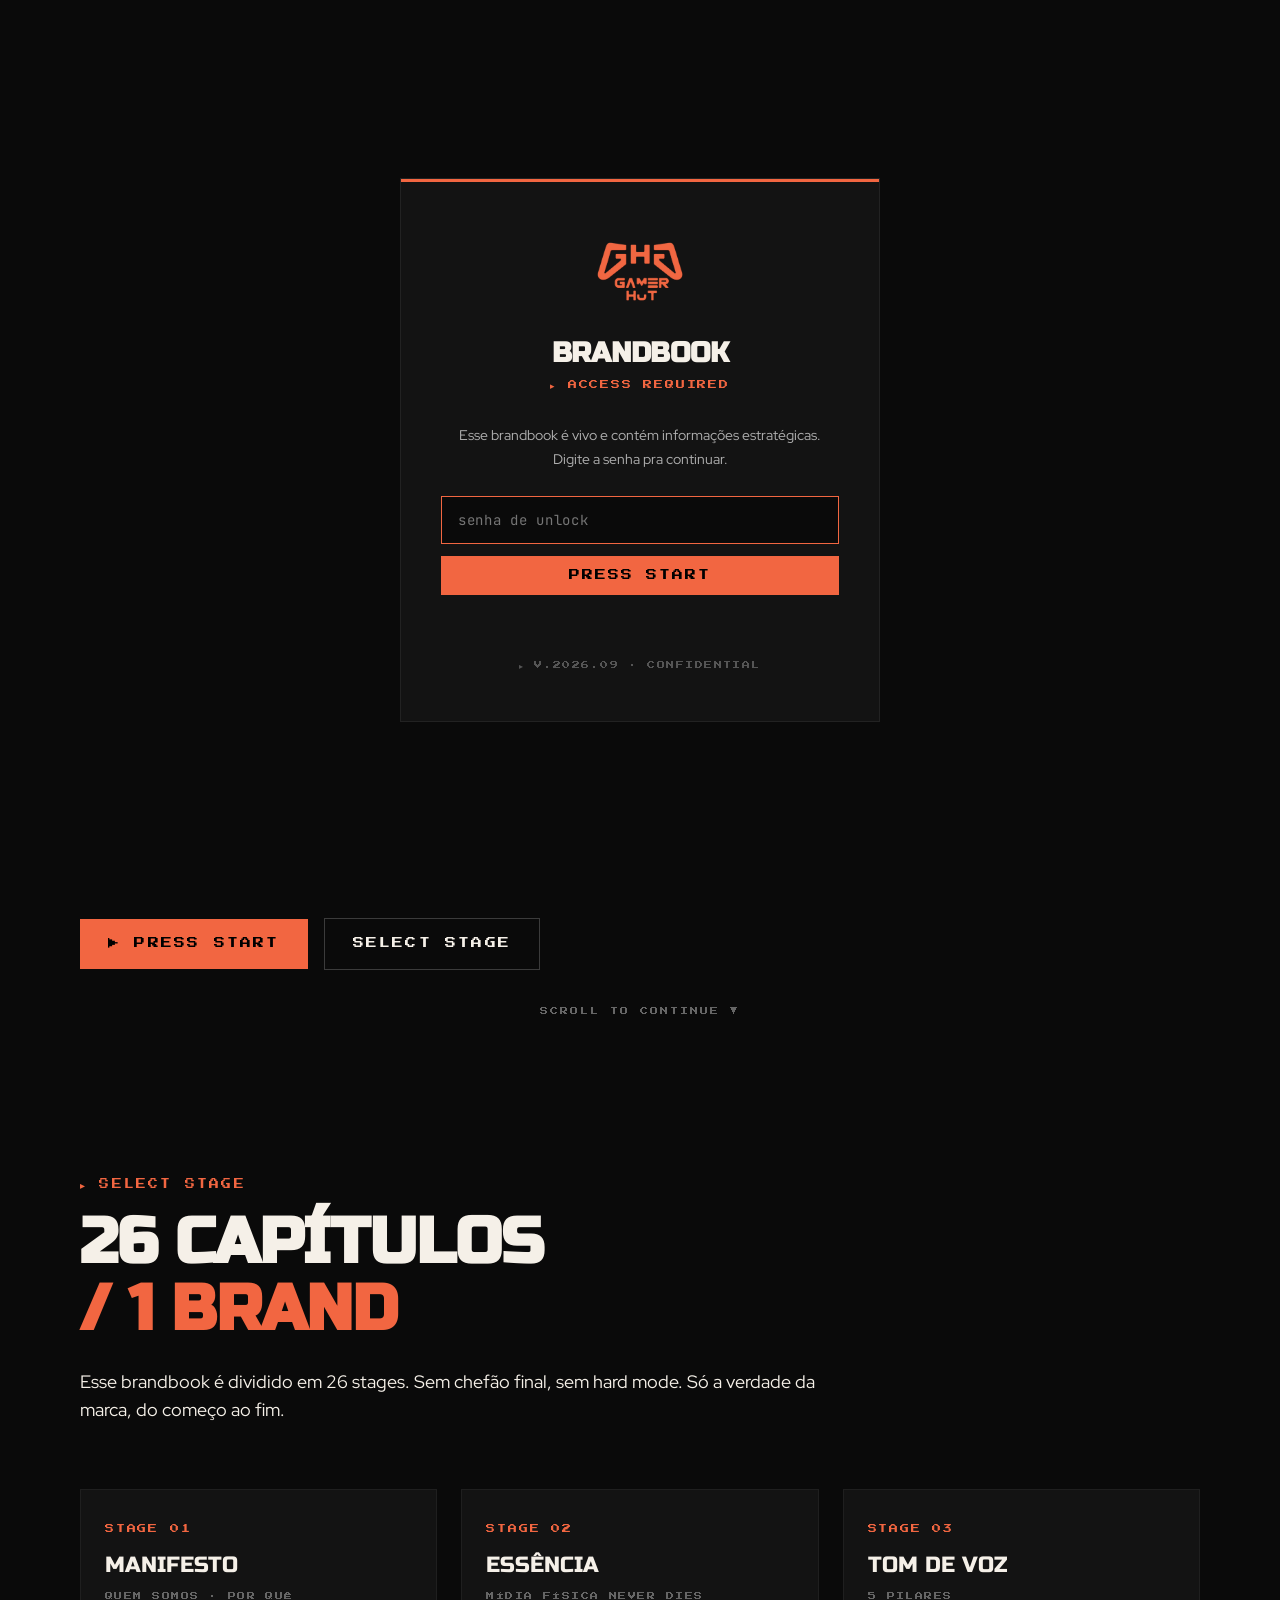
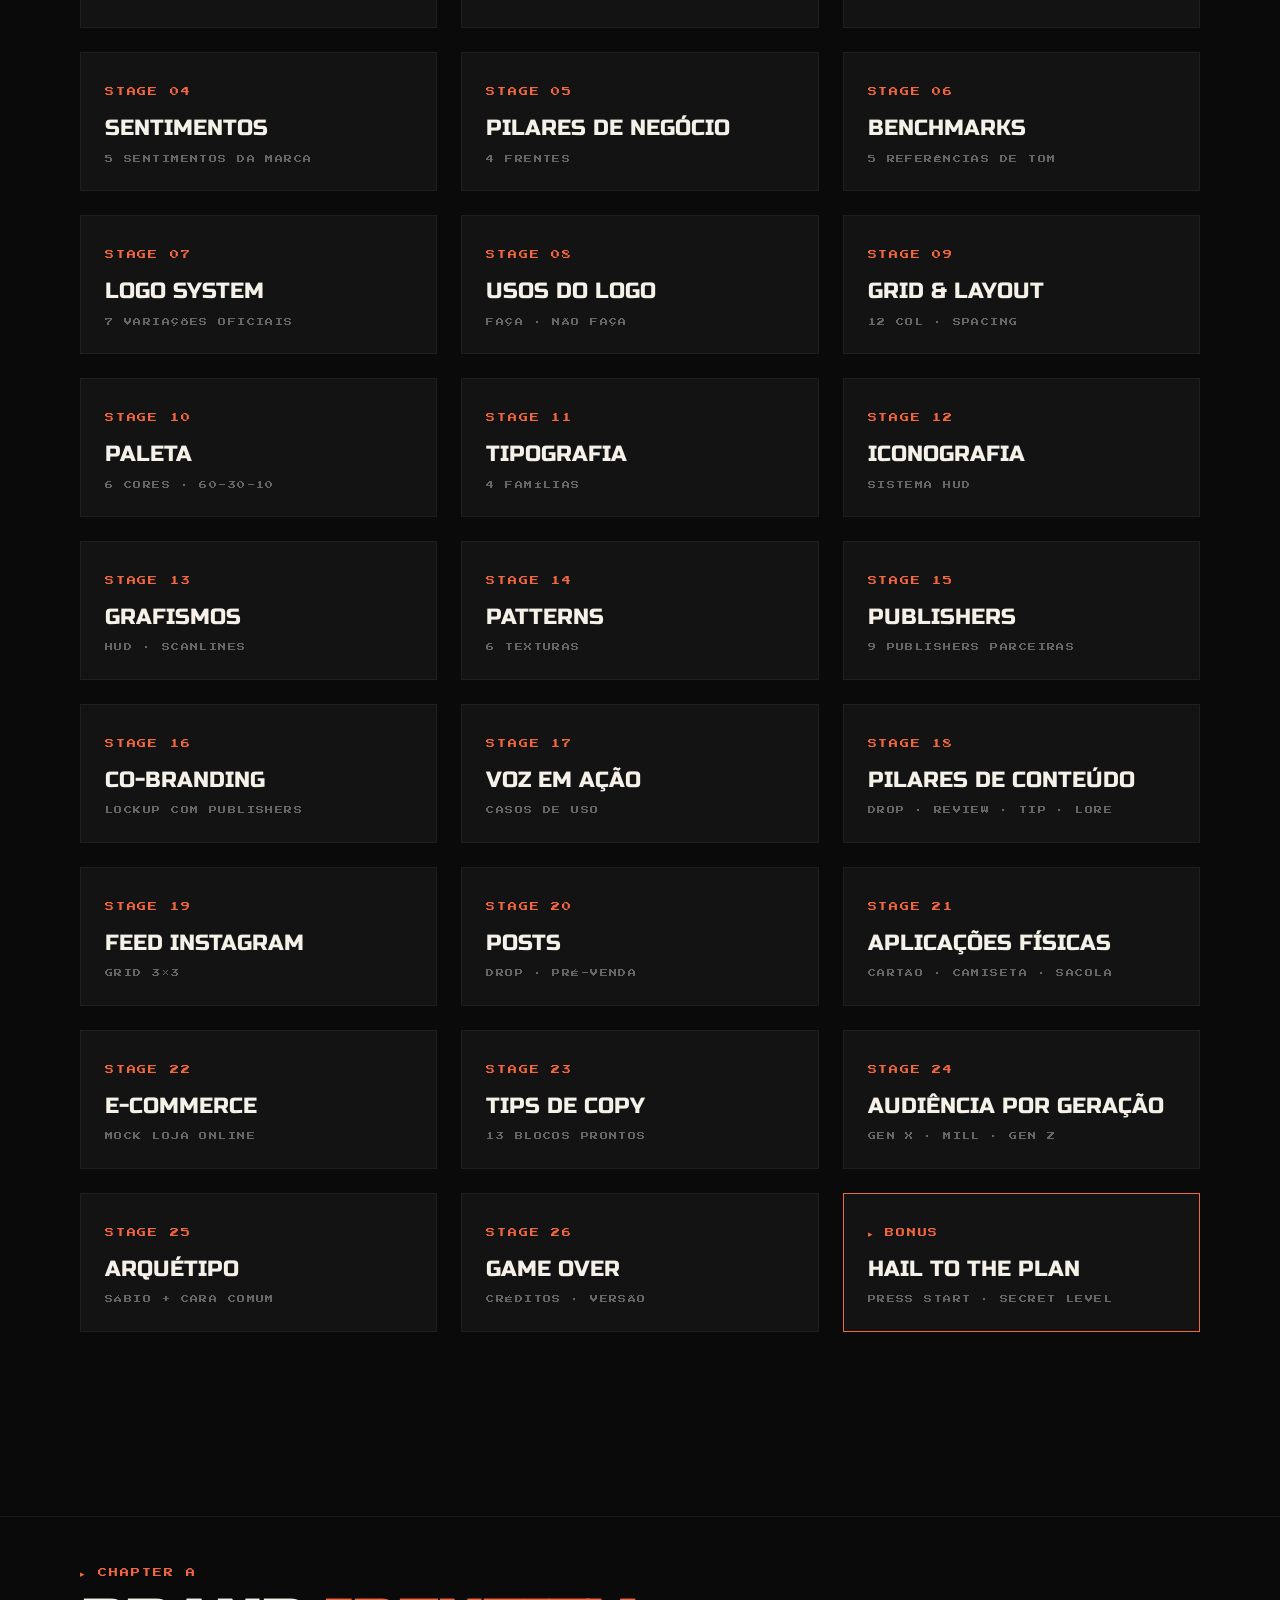
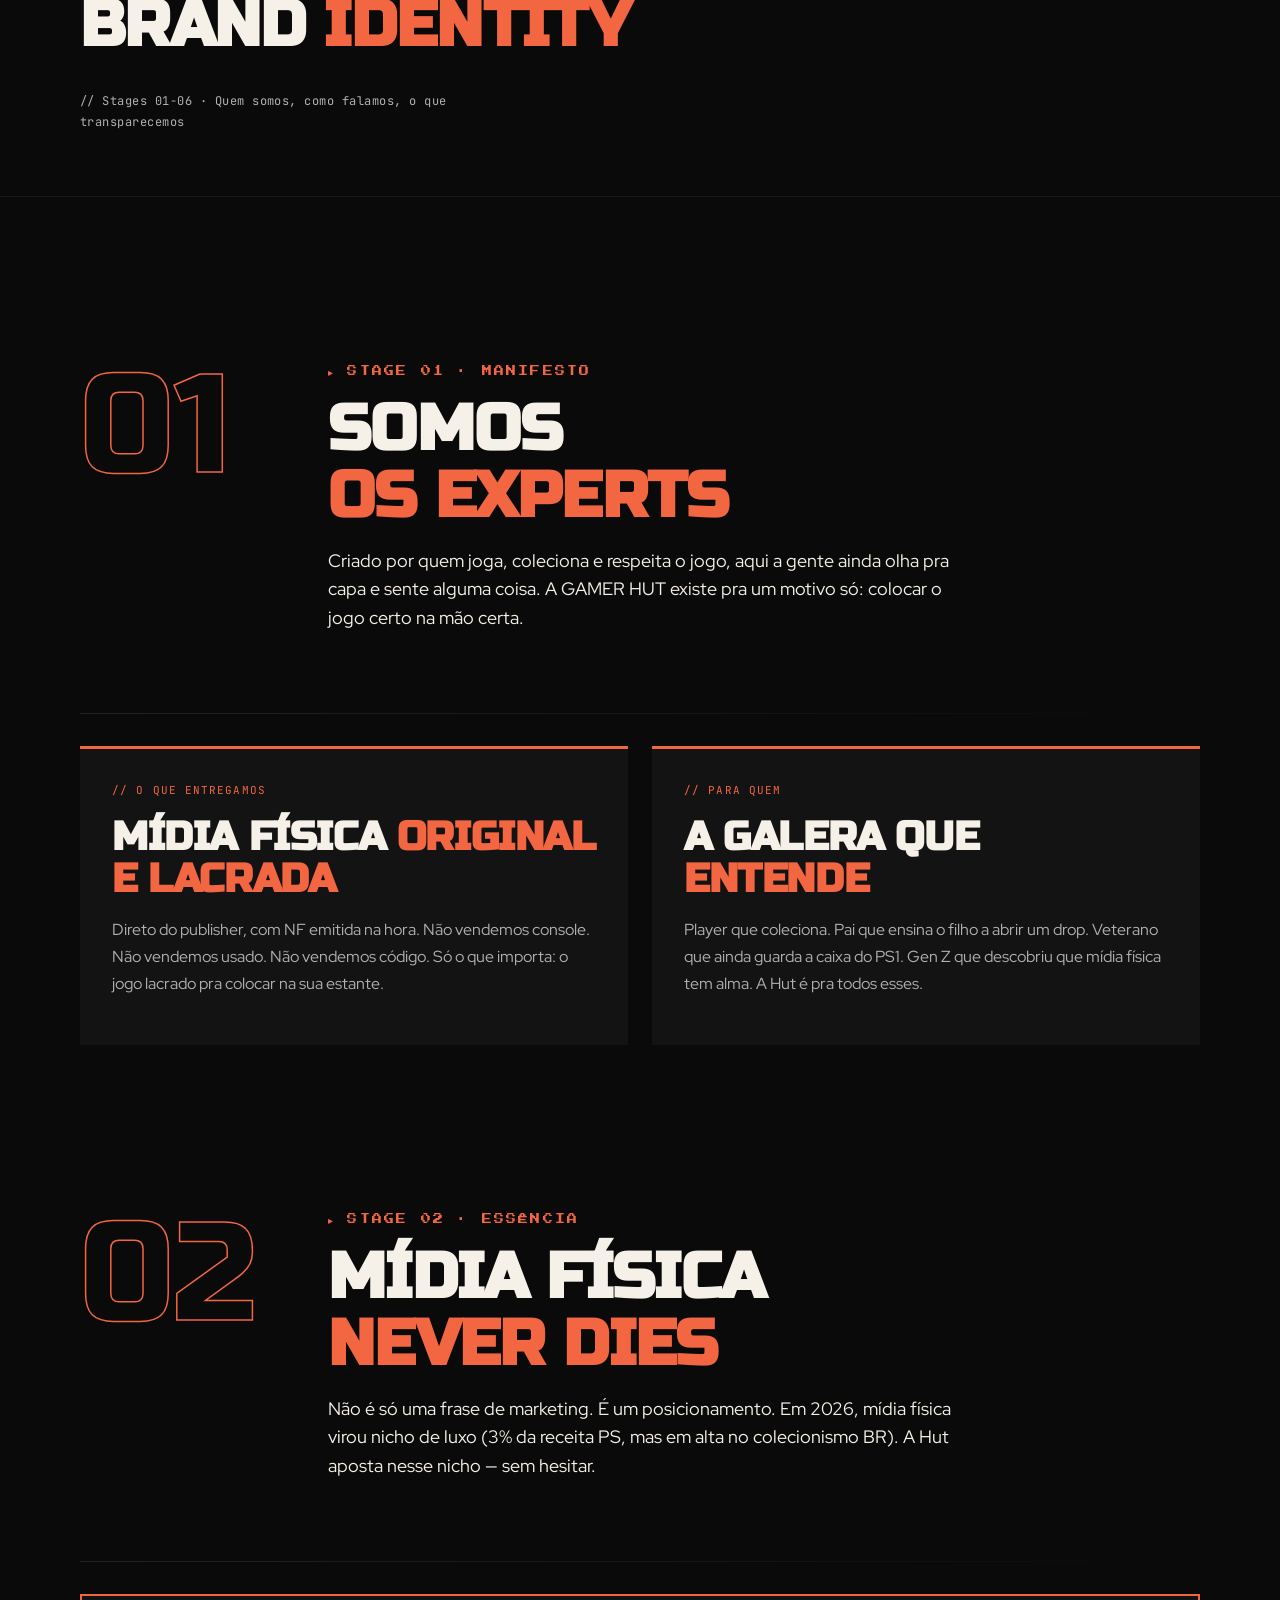
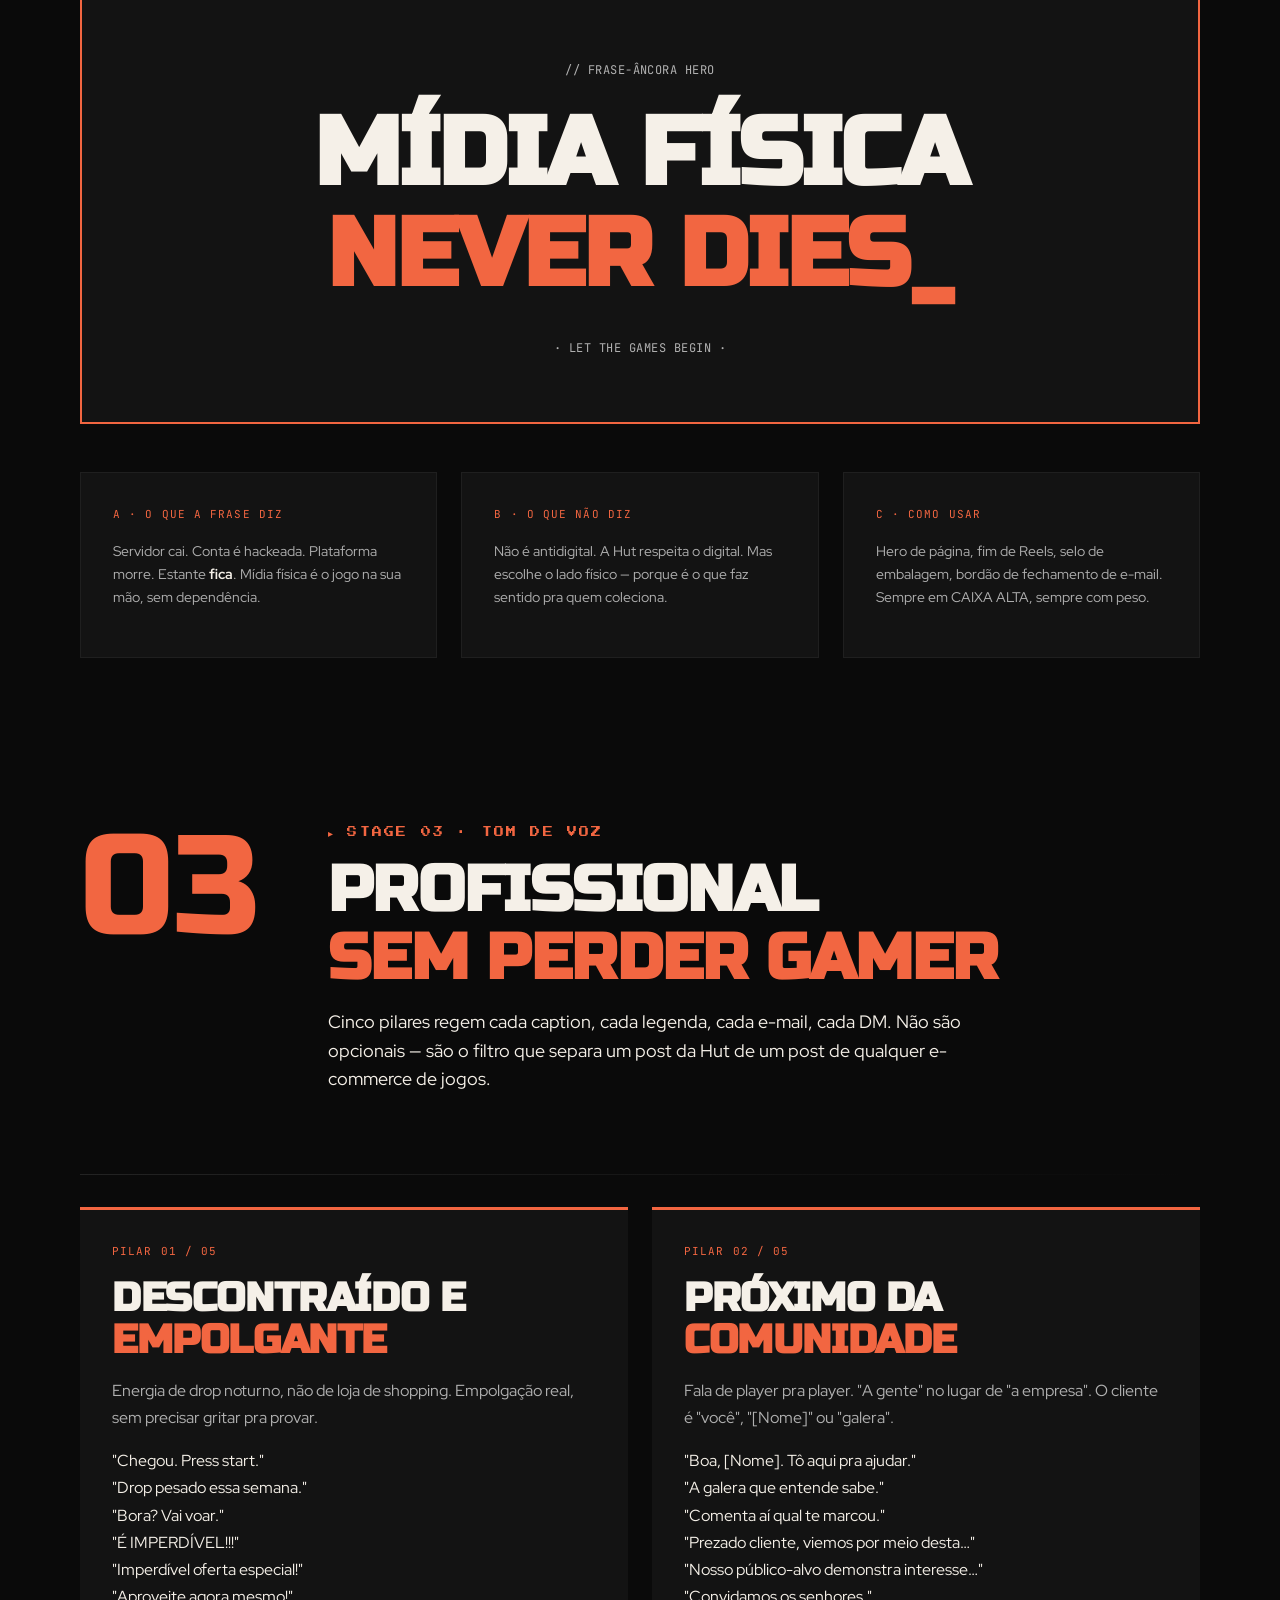
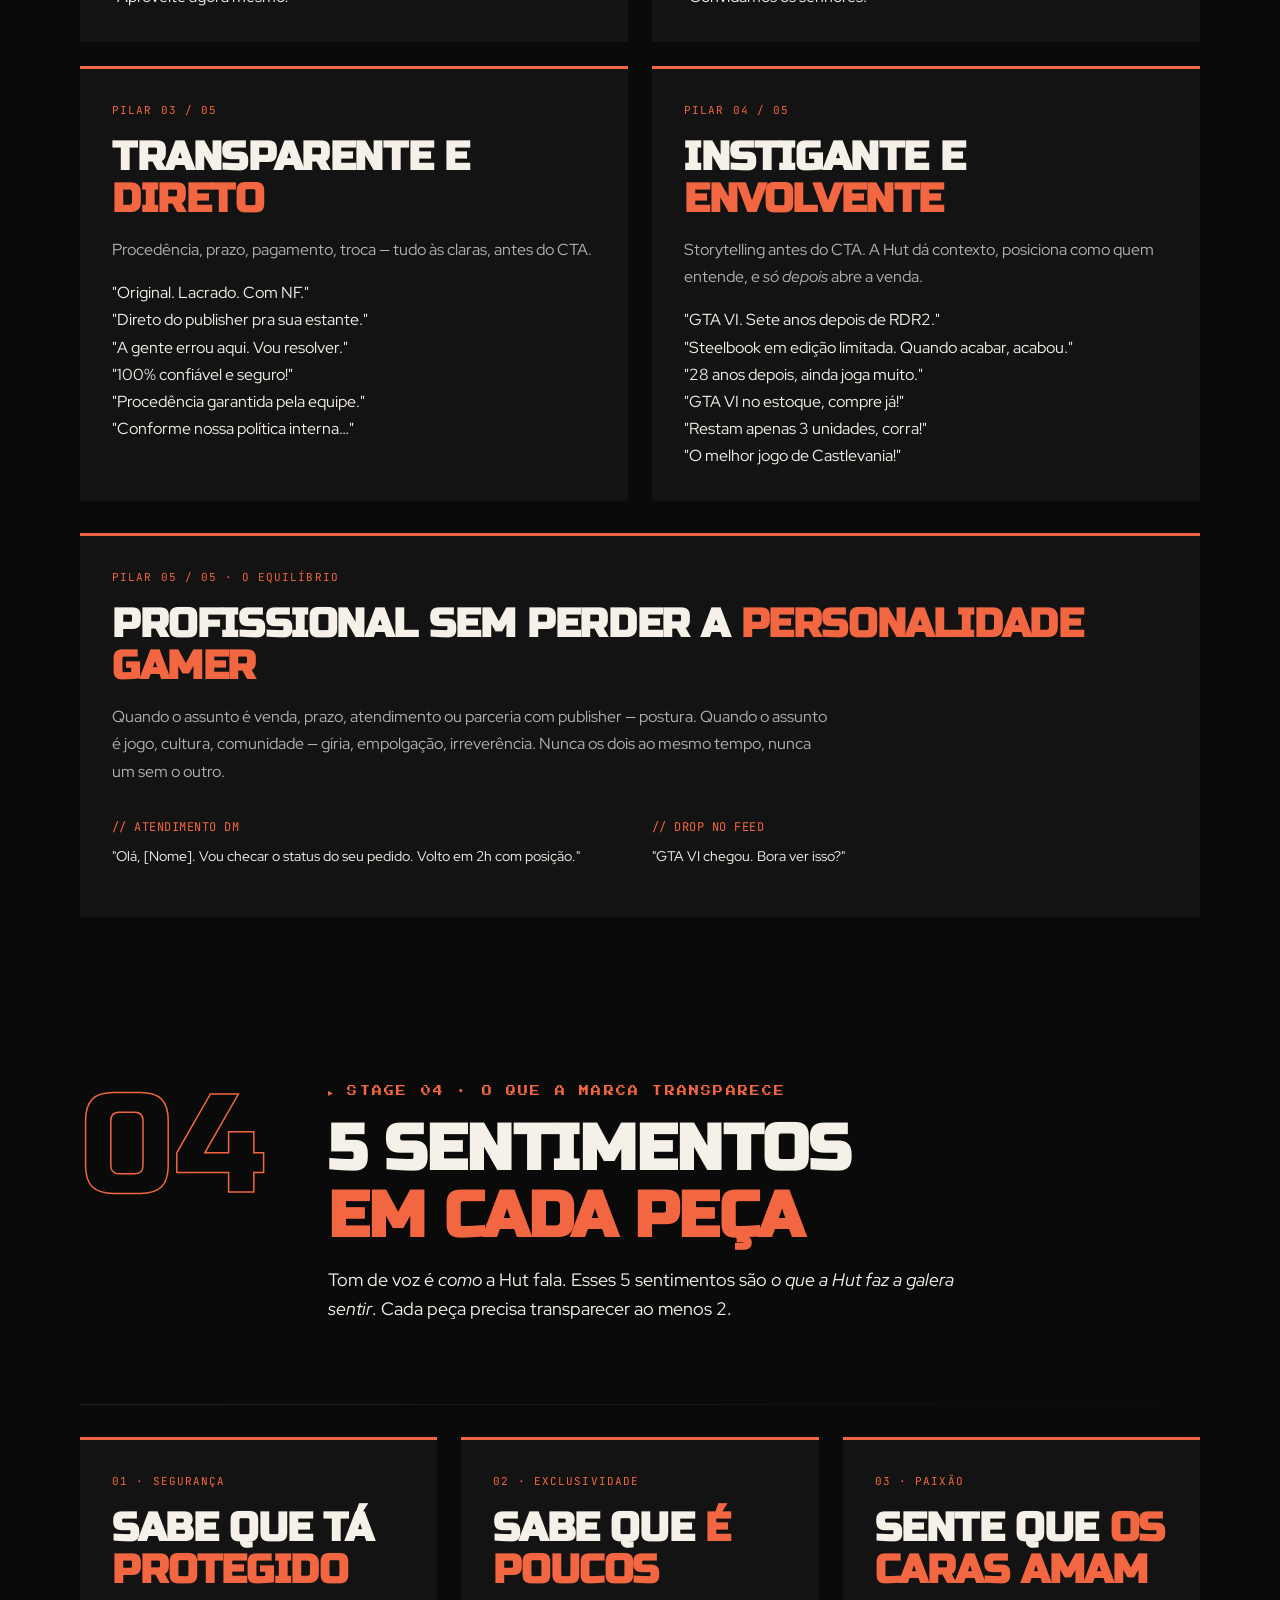
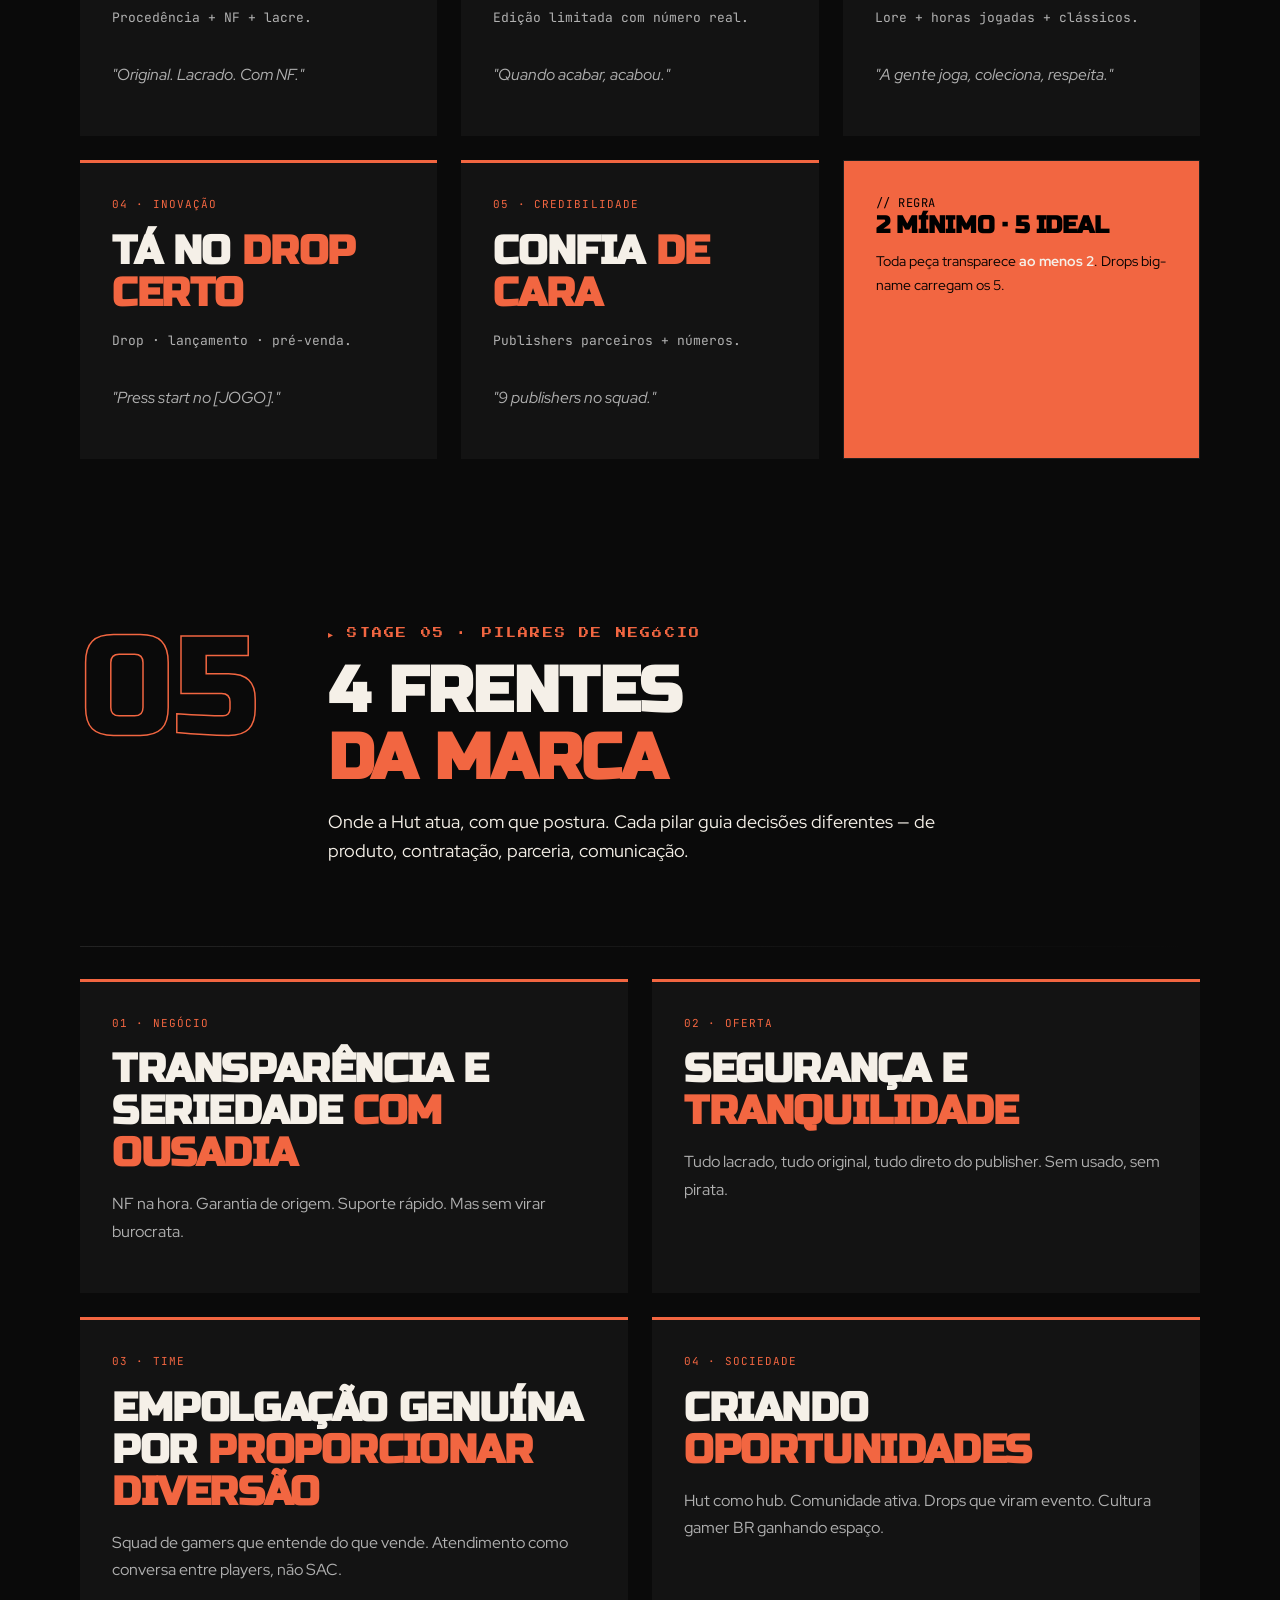
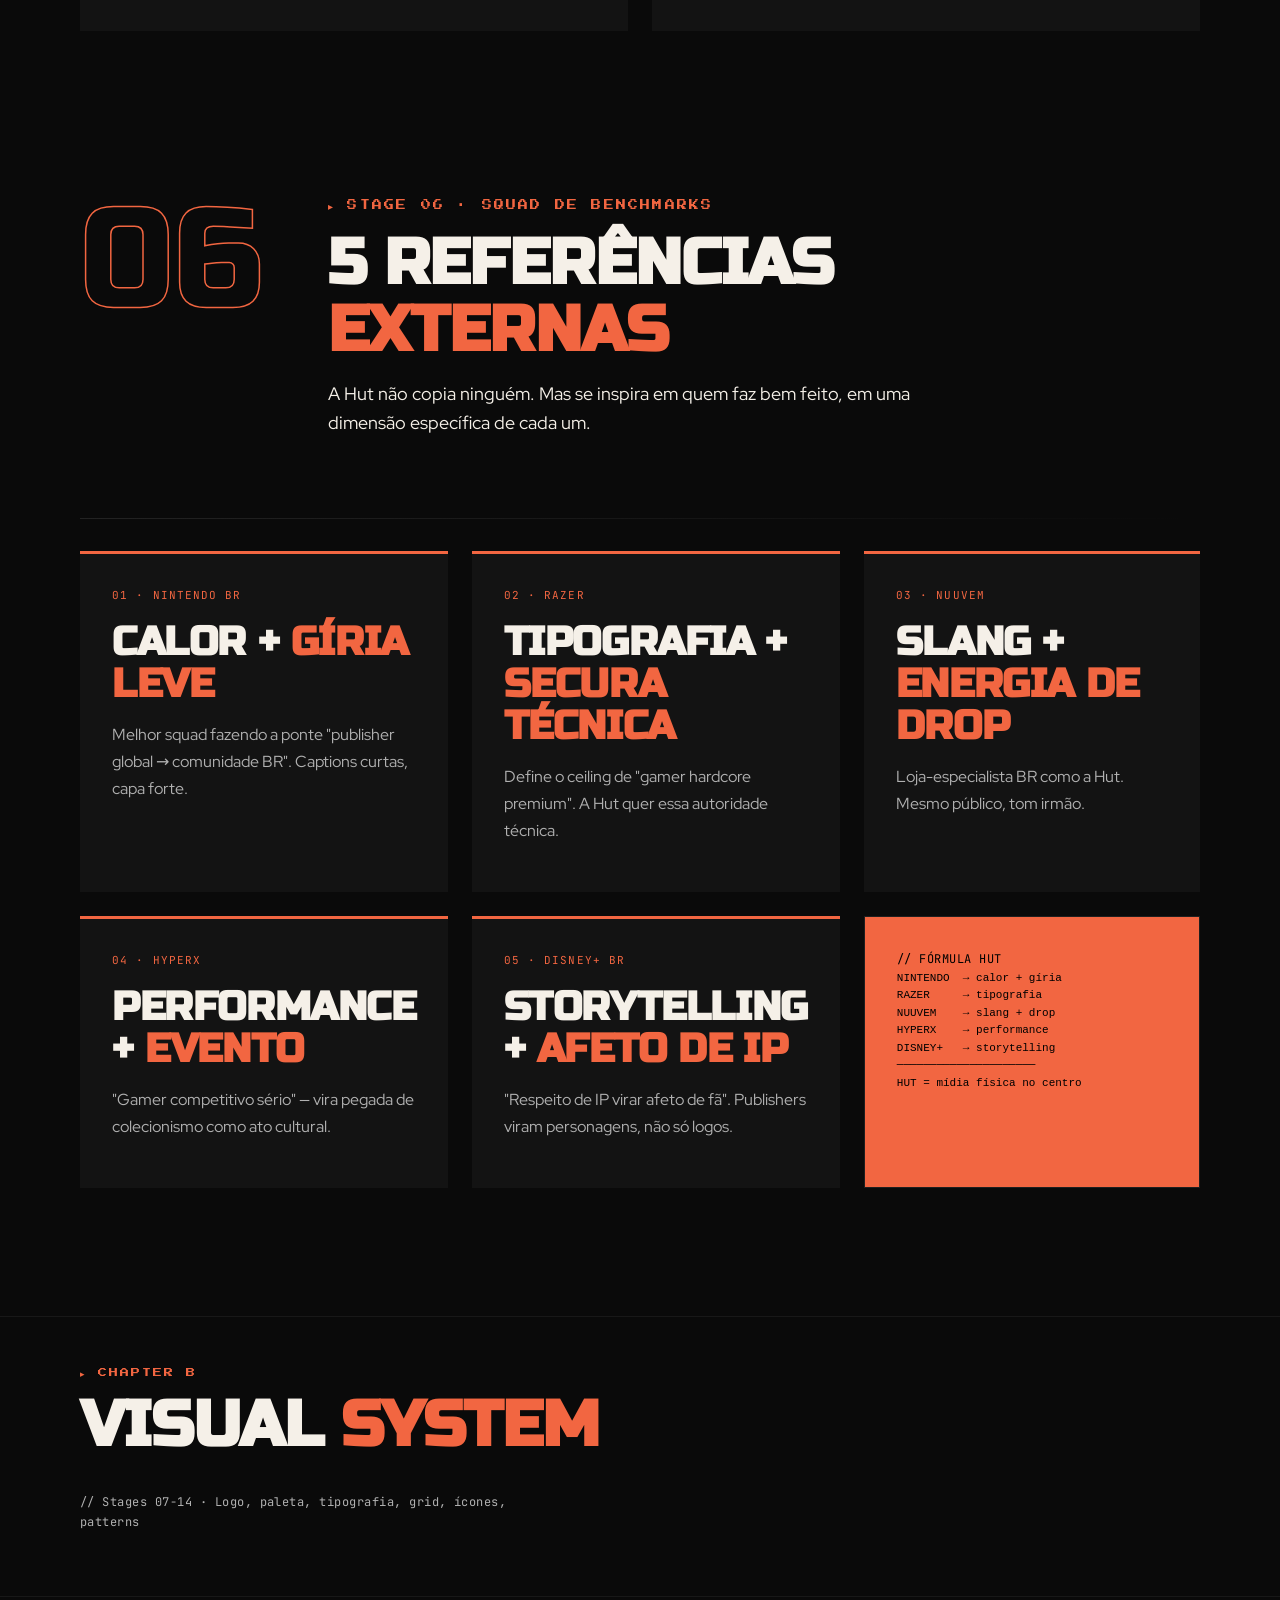
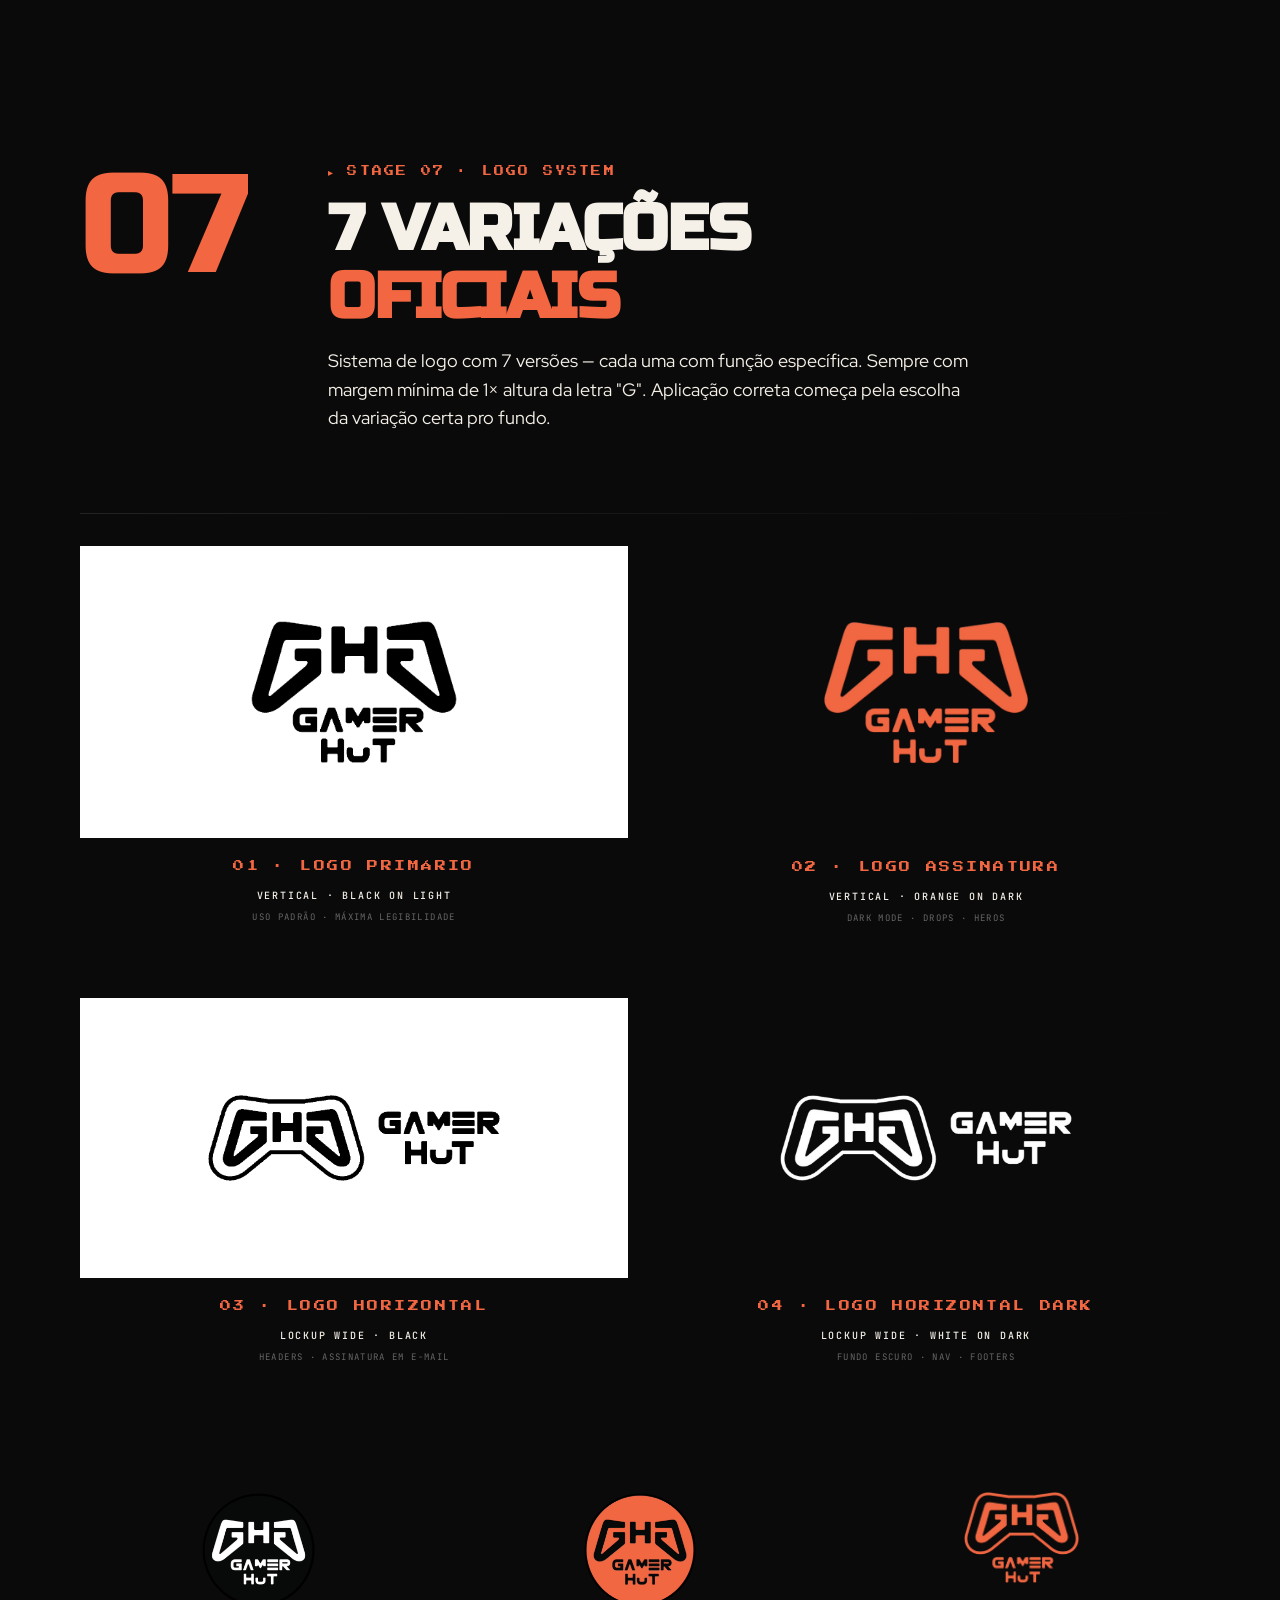
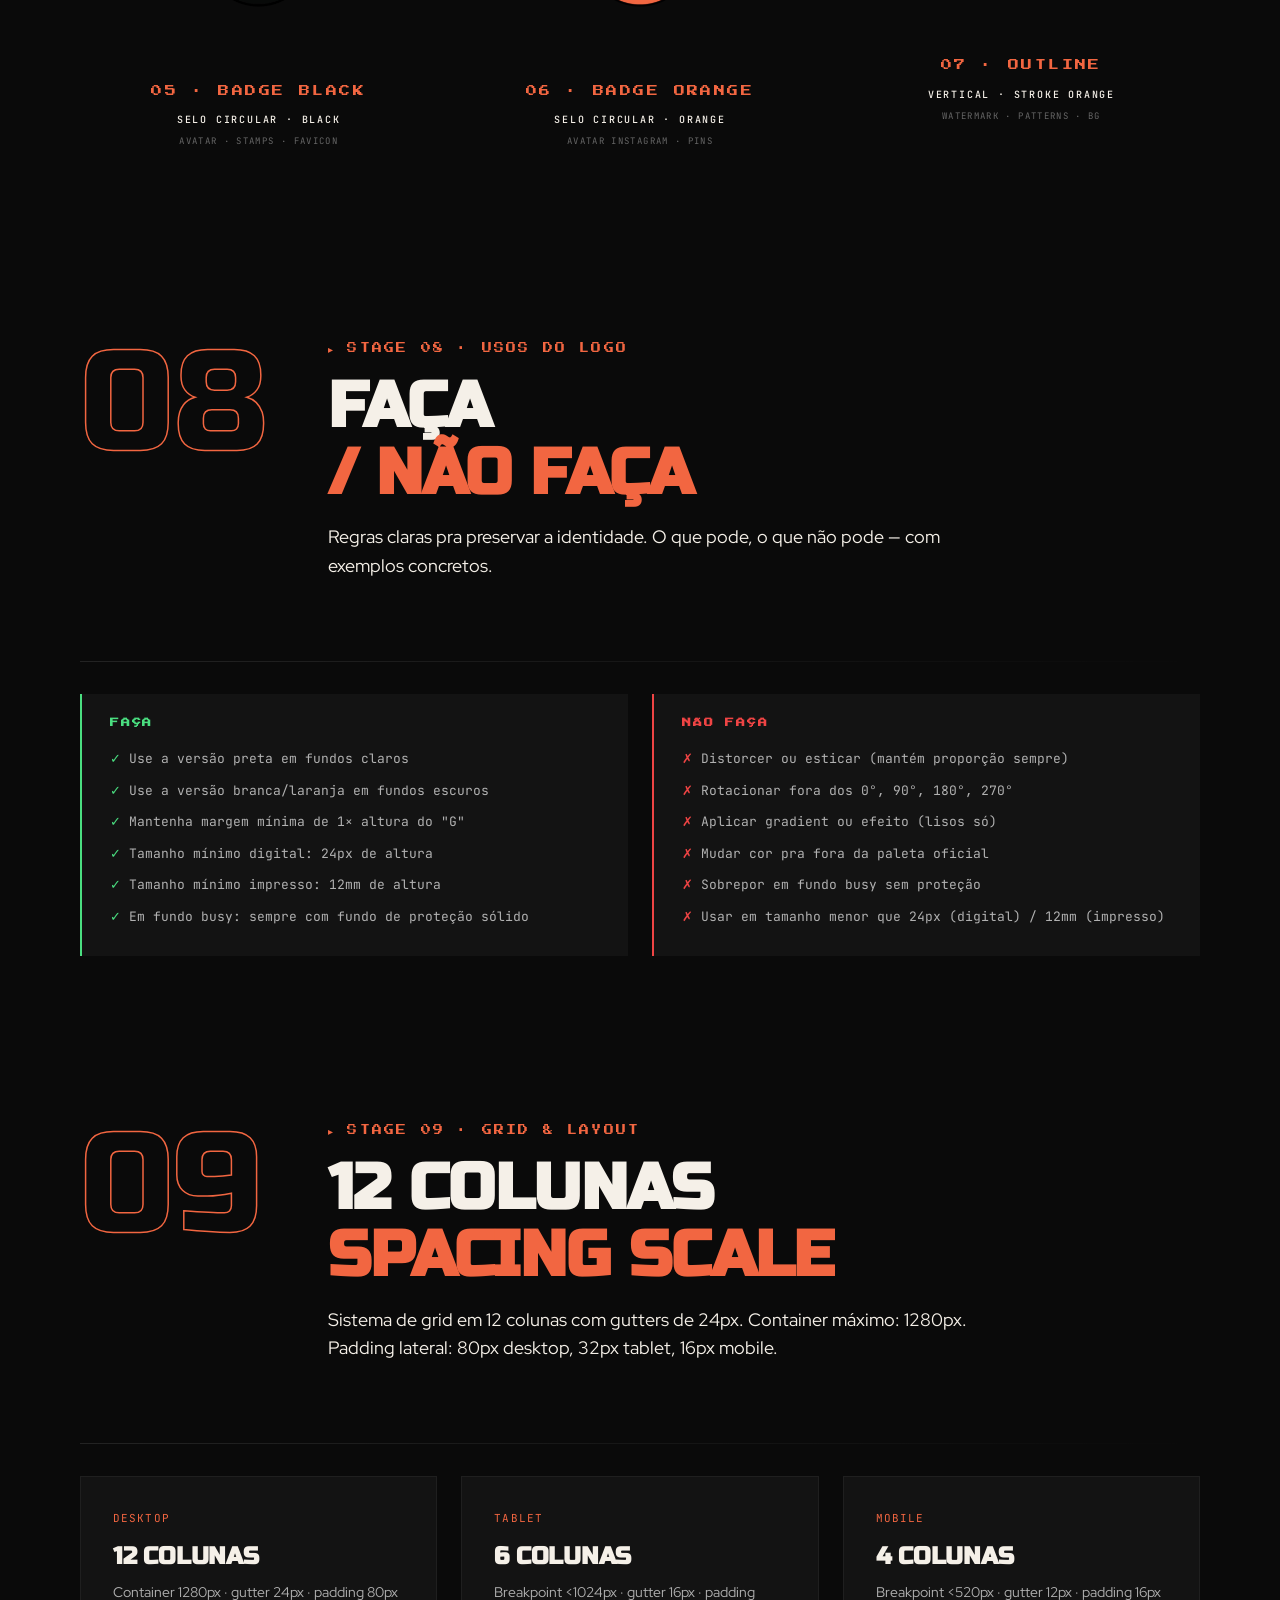
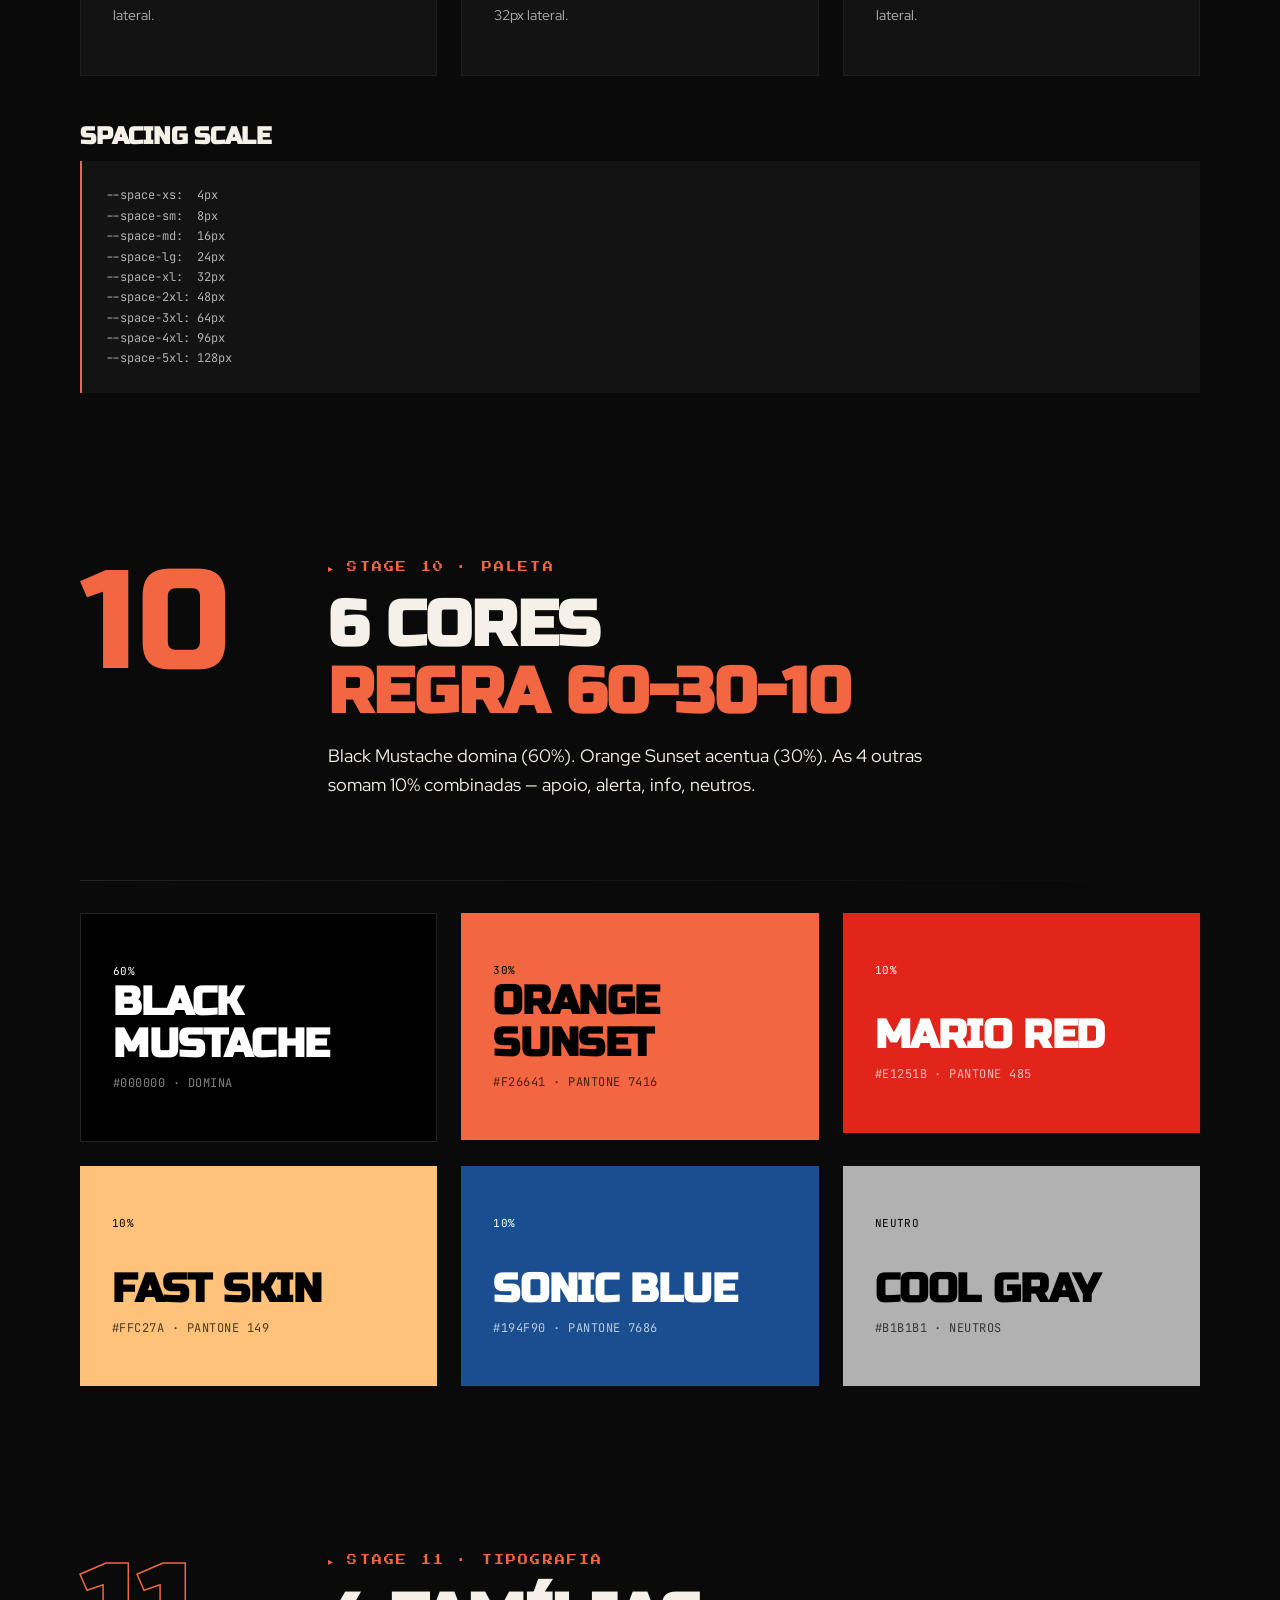
==== commit 86f6160b: "Add files via upload" ====
--- a/index.html
+++ b/index.html
@@ -1,6302 +1,2063 @@
 <!DOCTYPE html>
 <html lang="pt-BR">
 <head>
-<meta charset="UTF-8" />
-<meta name="viewport" content="width=device-width,initial-scale=1.0" />
-<title>GAMER HUT — Brandbook 2026 · Mídia Física Never Dies</title>
-<meta name="description" content="Brandbook oficial GAMER HUT. Identidade, tom de voz, paleta, tipografia, aplicações e parceiros." />
-<link rel="preconnect" href="https://fonts.googleapis.com" />
-<link rel="preconnect" href="https://fonts.gstatic.com" crossorigin />
-<link href="https://fonts.googleapis.com/css2?family=Russo+One&family=Red+Hat+Display:ital,wght@0,300;0,400;0,500;0,700;0,800;0,900;1,400;1,700&family=Press+Start+2P&family=JetBrains+Mono:wght@400;500;700&display=swap" rel="stylesheet" />
-<link rel="icon" type="image/svg+xml" href="assets/logos/badge-circle-orange.svg" />
+<meta charset="UTF-8">
+<meta name="viewport" content="width=device-width, initial-scale=1.0">
+<meta name="description" content="GAMER HUT Brandbook v.2026.09 — Mídia Física Never Dies">
+<title>GAMER HUT · Brandbook v.2026.09</title>
+<link rel="preconnect" href="https://fonts.googleapis.com">
+<link rel="preconnect" href="https://fonts.gstatic.com" crossorigin>
+<link href="https://fonts.googleapis.com/css2?family=Russo+One&family=Red+Hat+Display:ital,wght@0,300;0,400;0,500;0,700;0,800;0,900;1,400;1,700&family=Press+Start+2P&family=JetBrains+Mono:wght@400;500;700&display=swap" rel="stylesheet">
 <style>
-/* =================== TOKENS =================== */
-:root{
-  --c-orange:        #F26641;
-  --c-orange-deep:   #D9532E;
-  --c-orange-glow:   #FF8B5C;
-  --c-mario-red:     #E1251B;
-  --c-fast-skin:     #FFC27A;
-  --c-sonic-blue:    #194F90;
-  --c-black:         #000000;
-  --c-ink:           #0A0A0A;
-  --c-jet:           #131313;
-  --c-coal:          #1A1A1A;
-  --c-mustache:      #2A2A2A;
-  --c-cool-gray:     #B1B1B1;
-  --c-mute:          #6B6B6B;
-  --c-paper:         #F4F1EC;
-  --c-cream:         #F8F4EE;
-
-  --f-display:  'Russo One', 'Bebas Neue', system-ui, sans-serif;
-  --f-body:     'Red Hat Display', system-ui, -apple-system, sans-serif;
-  --f-arcade:   'Press Start 2P', 'Russo One', monospace;
-  --f-mono:     'JetBrains Mono', 'Fira Code', monospace;
-
-  --content-max: 1280px;
-  --gutter:      clamp(20px, 4vw, 56px);
-
-  --ease-out:    cubic-bezier(.16,1,.3,1);
-  --ease-bounce: cubic-bezier(.34,1.56,.64,1);
+:root {
+  --c-orange: #F26641;
+  --c-orange-deep: #c5421e;
+  --c-mario: #E1251B;
+  --c-skin: #FFC27A;
+  --c-sonic: #194F90;
+  --c-black: #000000;
+  --c-bg: #0a0a0a;
+  --c-surface: #131313;
+  --c-surface-2: #1a1a1a;
+  --c-light: #FFFFFF;
+  --c-cream: #F5F0E8;
+  --c-gray: #B1B1B1;
+  --c-gray-d: #666666;
+  --c-success: #4ade80;
+  --c-danger: #ef4444;
+  --f-display: 'Russo One', system-ui, sans-serif;
+  --f-body: 'Red Hat Display', system-ui, sans-serif;
+  --f-arcade: 'Press Start 2P', monospace;
+  --f-mono: 'JetBrains Mono', monospace;
+  --container: 1280px;
+  --pad-x: 80px;
 }
-
-/* =================== RESET =================== */
-*,*::before,*::after{box-sizing:border-box;margin:0;padding:0}
-html{scroll-behavior:smooth;-webkit-text-size-adjust:100%}
-body{
-  font-family:var(--f-body);
-  background:var(--c-ink);
-  color:var(--c-cream);
-  line-height:1.55;
-  font-weight:400;
-  overflow-x:hidden;
-  -webkit-font-smoothing:antialiased;
-  text-rendering:optimizeLegibility;
-}
-img{max-width:100%;display:block;height:auto}
-button{font:inherit;cursor:pointer;border:none;background:none;color:inherit}
-a{color:inherit;text-decoration:none}
-
-/* =================== UTIL =================== */
-.wrap{max-width:var(--content-max);margin:0 auto;padding:0 var(--gutter);width:100%}
-.eyebrow{
-  font-family:var(--f-arcade);
-  font-size:10px;
-  letter-spacing:.18em;
-  color:var(--c-orange);
-  text-transform:uppercase;
-}
-.label-mono{
-  font-family:var(--f-mono);
-  font-size:11px;
-  letter-spacing:.14em;
-  text-transform:uppercase;
-  color:var(--c-cool-gray);
-}
-.h-display{
-  font-family:var(--f-display);
-  text-transform:uppercase;
-  line-height:.92;
-  letter-spacing:-.01em;
-}
-.text-orange{color:var(--c-orange)}
-.text-mute{color:var(--c-mute)}
-
-/* =================== SCANLINES (CRT) =================== */
-.scanlines::before{
-  content:"";
-  position:absolute;inset:0;
-  background:repeating-linear-gradient(0deg,
-    rgba(255,255,255,.018) 0px,
-    rgba(255,255,255,.018) 1px,
-    transparent 1px,
-    transparent 3px);
-  pointer-events:none;
-  mix-blend-mode:overlay;
-  z-index:1;
-}
-
-/* =================== HUD TOP NAV =================== */
-.hud{
-  position:fixed;top:0;left:0;right:0;
-  z-index:100;
-  padding:14px var(--gutter);
-  display:flex;align-items:center;justify-content:space-between;
-  gap:24px;
-  background:linear-gradient(180deg, rgba(0,0,0,.92) 0%, rgba(0,0,0,.78) 60%, rgba(0,0,0,0) 100%);
-  backdrop-filter:blur(14px);
-  -webkit-backdrop-filter:blur(14px);
-  border-bottom:1px solid rgba(242,102,65,.14);
-  transition:transform .35s var(--ease-out);
-}
-.hud.hidden{transform:translateY(-100%)}
-.hud-brand{display:flex;align-items:center;gap:12px;flex-shrink:0}
-.hud-brand img{height:34px;width:auto}
-.hud-brand .meta{
-  display:flex;flex-direction:column;line-height:1.1;
-}
-.hud-brand .meta b{
-  font-family:var(--f-arcade);
-  font-size:9px;letter-spacing:.18em;color:var(--c-orange);
-}
-.hud-brand .meta span{
-  font-family:var(--f-mono);font-size:10px;color:var(--c-cool-gray);letter-spacing:.1em
-}
-.hud-nav{display:flex;align-items:center;gap:6px;flex-wrap:wrap}
-.hud-nav a{
-  font-family:var(--f-mono);
-  font-size:11px;
-  letter-spacing:.12em;
-  text-transform:uppercase;
-  color:var(--c-cool-gray);
-  padding:8px 12px;
-  border-radius:4px;
-  position:relative;
-  transition:color .2s, background .2s;
-}
-.hud-nav a:hover{color:#fff;background:rgba(242,102,65,.08)}
-.hud-nav a.active{color:var(--c-orange)}
-.hud-nav a.active::before{
-  content:"▸ ";color:var(--c-orange);
-}
-.hud-life{
-  display:flex;align-items:center;gap:10px;flex-shrink:0;
-}
-.hud-life .lbl{
-  font-family:var(--f-arcade);
-  font-size:8px;color:var(--c-orange);letter-spacing:.2em
-}
-.lifebar{
-  width:120px;height:8px;
-  background:rgba(255,255,255,.08);
-  border:1px solid rgba(242,102,65,.4);
-  position:relative;overflow:hidden;
-}
-.lifebar::before{
-  content:"";position:absolute;left:0;top:0;height:100%;
-  width:var(--life,18%);
-  background:linear-gradient(90deg,#FFC27A,var(--c-orange) 60%,var(--c-orange-deep));
-  box-shadow:0 0 8px rgba(242,102,65,.6);
-  transition:width .3s var(--ease-out);
-}
-.lifebar::after{
-  content:"";position:absolute;left:0;top:0;height:100%;
-  width:var(--life,18%);
-  background:linear-gradient(90deg,transparent,rgba(255,255,255,.4),transparent);
-  animation:pulse 2s ease-in-out infinite;
-}
-@keyframes pulse{
-  0%,100%{opacity:.4;transform:translateX(-30%)}
-  50%{opacity:.9;transform:translateX(0)}
-}
-
-.hud-audio{
-  margin-left:14px;
-  background:transparent;
-  border:1px solid rgba(242,102,65,.4);
-  color:var(--c-orange);
-  font-family:var(--f-arcade);
-  font-size:9px;
-  letter-spacing:.18em;
-  padding:8px 10px;
-  cursor:pointer;
-  transition:all .2s var(--ease-out);
-  white-space:nowrap;
-  flex-shrink:0;
-}
-.hud-audio:hover{
-  background:var(--c-orange);
-  color:#000;
-  transform:translateY(-1px);
-}
-.hud-audio.muted{
-  border-color:rgba(255,255,255,.2);
-  color:var(--c-mute);
-  text-decoration:line-through;
-  text-decoration-color:rgba(225,37,27,.6);
-  text-decoration-thickness:1px;
-}
-.hud-audio.muted:hover{
-  background:rgba(255,255,255,.1);
-  color:var(--c-cool-gray);
-  text-decoration:none;
-}
-.hud-bgm{
-  margin-left:6px;
-  border-color:rgba(25,79,144,.4);
-  color:var(--c-sonic-blue);
-}
-.hud-bgm:hover{
-  background:var(--c-sonic-blue);
-  color:#fff;
-}
-.hud-bgm.on{
-  background:var(--c-sonic-blue);
-  color:#fff;
-  animation:bgmPulse 1.6s ease-in-out infinite;
-}
-@keyframes bgmPulse{
-  0%,100%{box-shadow:0 0 0 0 rgba(25,79,144,0)}
-  50%   {box-shadow:0 0 12px 2px rgba(25,79,144,.5)}
-}
-
-@media (max-width:1024px){
-  .hud-nav{display:none}
-}
-@media (max-width:640px){
-  .hud-life{display:none}
-  .hud-brand img{height:26px}
-  .hud-audio{margin-left:auto;font-size:8px;padding:6px 8px}
-}
-
-/* =================== HERO =================== */
-.hero{
-  position:relative;
-  min-height:100vh;
-  display:flex;align-items:center;justify-content:center;
-  background:radial-gradient(ellipse at 50% 30%, #1F1208 0%, #0A0604 55%, #000 100%);
-  overflow:hidden;
-  padding:140px var(--gutter) 80px;
-}
-.hero-bg-controller{
-  position:absolute;
-  width:130%;
-  max-width:1500px;
-  top:50%;left:50%;
-  transform:translate(-50%,-45%);
-  opacity:.05;
-  filter:drop-shadow(0 0 80px rgba(242,102,65,.2));
-  z-index:0;
-  animation:floatGhost 18s ease-in-out infinite;
-  pointer-events:none;
-}
-@keyframes floatGhost{
-  0%,100%{transform:translate(-50%,-45%) scale(1)}
-  50%{transform:translate(-50%,-48%) scale(1.02)}
-}
-.hero-grid{
-  position:absolute;inset:0;
-  background-image:
-    linear-gradient(rgba(242,102,65,.04) 1px, transparent 1px),
-    linear-gradient(90deg, rgba(242,102,65,.04) 1px, transparent 1px);
-  background-size:80px 80px;
-  mask-image:radial-gradient(ellipse at center, black 0%, transparent 70%);
-  -webkit-mask-image:radial-gradient(ellipse at center, black 0%, transparent 70%);
-  z-index:1;
-}
-.hero-inner{
-  position:relative;z-index:5;
-  text-align:center;
-  width:100%;
-  max-width:1100px;
-}
-.hero-stage-tag{
-  display:inline-flex;align-items:center;gap:8px;
-  font-family:var(--f-arcade);
-  font-size:10px;letter-spacing:.22em;color:var(--c-orange);
-  padding:8px 14px;
-  border:1px solid rgba(242,102,65,.4);
-  background:rgba(242,102,65,.06);
-  margin-bottom:32px;
-}
-.hero-stage-tag::before{
-  content:"";width:6px;height:6px;background:var(--c-orange);
-  box-shadow:0 0 8px var(--c-orange);
-  animation:blink 1.4s ease-in-out infinite;
-}
-@keyframes blink{
-  0%,100%{opacity:1}
-  50%{opacity:.2}
-}
-.hero h1{
-  font-family:var(--f-display);
-  font-size:clamp(44px, 11vw, 168px);
-  line-height:.85;
-  letter-spacing:-.025em;
-  color:#fff;
-  text-transform:uppercase;
-  margin-bottom:18px;
-}
-.hero h1 .line{display:block}
-.hero h1 .accent{
-  color:var(--c-orange);
-  display:inline-block;
-  position:relative;
-  text-shadow:0 0 40px rgba(242,102,65,.4);
-}
-.hero h1 .accent::after{
-  content:"_";
-  color:var(--c-orange);
-  animation:caret 1s step-end infinite;
-}
-@keyframes caret{
-  50%{opacity:0}
-}
-.hero-tagline{
-  font-family:var(--f-body);
-  font-size:clamp(16px, 1.6vw, 22px);
-  font-weight:500;
-  color:var(--c-cool-gray);
-  max-width:720px;margin:0 auto 40px;
-  line-height:1.5;
-}
-.hero-cta{
-  display:flex;gap:16px;justify-content:center;flex-wrap:wrap;
-  margin-bottom:60px;
-}
-.btn-press-start{
-  font-family:var(--f-arcade);
-  font-size:11px;letter-spacing:.2em;
-  padding:18px 32px;
-  background:var(--c-orange);color:#000;
-  border:2px solid var(--c-orange);
-  position:relative;
-  transition:all .25s var(--ease-out);
-  box-shadow:0 0 0 0 rgba(242,102,65,.6);
-}
-.btn-press-start:hover{
-  transform:translateY(-2px);
-  box-shadow:0 0 24px rgba(242,102,65,.5),0 6px 0 var(--c-orange-deep);
-}
-.btn-ghost{
-  font-family:var(--f-arcade);
-  font-size:11px;letter-spacing:.2em;
-  padding:18px 32px;
-  background:transparent;color:var(--c-cream);
-  border:2px solid rgba(255,255,255,.2);
-  transition:all .25s var(--ease-out);
-}
-.btn-ghost:hover{border-color:var(--c-orange);color:var(--c-orange)}
-
-.hero-meta{
-  display:flex;justify-content:center;gap:48px;
-  font-family:var(--f-mono);
-  font-size:11px;letter-spacing:.14em;
-  color:var(--c-mute);
-  text-transform:uppercase;
-  flex-wrap:wrap;
-}
-.hero-meta span{display:flex;align-items:center;gap:8px}
-.hero-meta span::before{
-  content:"";width:5px;height:5px;background:var(--c-orange);
-}
-
-.hero-scroll{
-  position:absolute;bottom:30px;left:50%;
-  transform:translateX(-50%);
-  z-index:5;
-  font-family:var(--f-arcade);
-  font-size:8px;letter-spacing:.3em;color:var(--c-mute);
-  text-align:center;
-  animation:scrollHint 2s ease-in-out infinite;
-}
-.hero-scroll::after{
-  content:"▼";display:block;font-size:14px;color:var(--c-orange);margin-top:6px;
-}
-@keyframes scrollHint{
-  0%,100%{transform:translate(-50%,0);opacity:.7}
-  50%{transform:translate(-50%,8px);opacity:1}
-}
-
-/* =================== SUMÁRIO =================== */
-.toc{
-  background:var(--c-jet);
-  padding:120px var(--gutter);
-  position:relative;
-  border-top:1px solid rgba(242,102,65,.1);
-}
-.toc-header{
-  display:flex;align-items:flex-end;justify-content:space-between;
-  margin-bottom:64px;
-  flex-wrap:wrap;gap:24px;
-}
-.toc-title{
-  font-family:var(--f-display);
-  font-size:clamp(40px, 6vw, 88px);
-  color:#fff;line-height:.9;
-}
-.toc-title small{display:block;font-size:.3em;color:var(--c-orange);margin-bottom:8px;letter-spacing:.2em}
-.toc-grid{
-  display:grid;
-  grid-template-columns:repeat(auto-fill,minmax(260px,1fr));
-  gap:1px;
-  background:rgba(255,255,255,.06);
-  border:1px solid rgba(255,255,255,.06);
-}
-.toc-item{
-  background:var(--c-jet);
-  padding:24px 22px;
-  display:flex;flex-direction:column;
-  gap:8px;
-  transition:background .25s var(--ease-out), transform .25s var(--ease-out);
-  position:relative;
-  overflow:hidden;
-}
-.toc-item::before{
-  content:"";
-  position:absolute;left:0;top:0;width:3px;height:0;
-  background:var(--c-orange);
-  transition:height .3s var(--ease-out);
-}
-.toc-item:hover{
-  background:#1F1006;
-  transform:translateY(-2px);
-}
-.toc-item:hover::before{height:100%}
-.toc-num{
-  font-family:var(--f-arcade);
-  font-size:10px;color:var(--c-orange);letter-spacing:.18em;
-}
-.toc-name{
-  font-family:var(--f-display);
-  font-size:18px;color:#fff;line-height:1.1;
-  text-transform:uppercase;
-}
-.toc-desc{
-  font-family:var(--f-mono);
-  font-size:10px;color:var(--c-mute);
-  letter-spacing:.08em;text-transform:uppercase;
-}
-
-/* =================== STAGES (SECTIONS) =================== */
-section.stage{
-  position:relative;
-  padding:120px var(--gutter);
-  overflow:hidden;
-}
-section.stage.alt{background:#080808}
-section.stage.cream{background:var(--c-paper);color:var(--c-ink)}
-section.stage.cream .label-mono{color:var(--c-mute)}
-section.stage.cream .stage-eyebrow{color:var(--c-orange-deep)}
-
-.stage-head{
-  display:grid;
-  grid-template-columns:auto 1fr;
-  gap:40px;
-  align-items:flex-end;
-  margin-bottom:64px;
-  padding-bottom:32px;
-  border-bottom:1px solid rgba(255,255,255,.08);
-}
-section.stage.cream .stage-head{
-  border-color:rgba(0,0,0,.1);
-}
-.stage-num{
-  font-family:var(--f-display);
-  font-size:clamp(80px, 12vw, 180px);
-  line-height:.85;
-  color:transparent;
-  -webkit-text-stroke:1.5px var(--c-orange);
-  letter-spacing:-.03em;
-  user-select:none;
-}
-section.stage.cream .stage-num{-webkit-text-stroke-color:var(--c-orange-deep)}
-.stage-meta{flex:1;min-width:0}
-.stage-eyebrow{
-  font-family:var(--f-arcade);
-  font-size:11px;letter-spacing:.22em;color:var(--c-orange);
-  margin-bottom:14px;display:block;
-}
-.stage-title{
-  font-family:var(--f-display);
-  font-size:clamp(36px, 5.5vw, 72px);
-  line-height:.92;
-  color:#fff;text-transform:uppercase;
-  letter-spacing:-.015em;
-  word-break:break-word;
-  overflow-wrap:anywhere;
-  hyphens:auto;
-}
-section.stage.cream .stage-title{color:var(--c-ink)}
-.stage-sub{
-  font-size:clamp(16px,1.4vw,18px);
-  color:var(--c-cool-gray);
-  margin-top:12px;max-width:600px;
-}
-section.stage.cream .stage-sub{color:var(--c-mute)}
-
-@media (max-width:760px){
-  .stage-head{grid-template-columns:1fr;gap:16px}
-  .stage-num{font-size:72px}
-}
-
-/* =================== STAGE 01: MANIFESTO =================== */
-.manifesto{
-  display:grid;
-  grid-template-columns:1.2fr 1fr;
-  gap:80px;
-  align-items:center;
-}
-.manifesto-text p{
-  font-size:clamp(18px,1.8vw,24px);
-  line-height:1.5;
-  color:var(--c-cream);
-  margin-bottom:24px;
-}
-.manifesto-text p:first-of-type{
-  font-family:var(--f-display);
-  font-size:clamp(28px,3.2vw,46px);
-  line-height:1.05;
-  color:#fff;text-transform:uppercase;
-  letter-spacing:-.01em;
-  margin-bottom:32px;
-}
-.manifesto-text strong{color:var(--c-orange)}
-.manifesto-vis{
-  position:relative;
-  aspect-ratio:1/1;
-  display:flex;align-items:center;justify-content:center;
-}
-.manifesto-vis::before{
-  content:"";
-  position:absolute;inset:0;
-  background:radial-gradient(circle at center, rgba(242,102,65,.25) 0%, transparent 60%);
-  filter:blur(20px);
-}
-.manifesto-vis img{
-  position:relative;z-index:2;
-  max-width:78%;
-  filter:drop-shadow(0 0 60px rgba(242,102,65,.35));
-}
-.manifesto-stats{
-  display:grid;
-  grid-template-columns:repeat(3,1fr);
-  gap:1px;
-  background:rgba(255,255,255,.08);
-  margin-top:48px;
-  border:1px solid rgba(255,255,255,.08);
-}
-.stat{
-  background:var(--c-ink);
-  padding:24px 20px;
-}
-.stat-val{
-  font-family:var(--f-display);
-  font-size:clamp(32px,4vw,52px);
-  color:var(--c-orange);
-  line-height:1;letter-spacing:-.02em;
-}
-.stat-lbl{
-  font-family:var(--f-mono);
-  font-size:10px;letter-spacing:.14em;
-  color:var(--c-cool-gray);
-  text-transform:uppercase;
-  margin-top:6px;
-}
-@media (max-width:900px){
-  .manifesto{grid-template-columns:1fr;gap:40px}
-}
-@media (max-width:520px){
-  .manifesto-stats{grid-template-columns:1fr}
-  .stat{padding:16px 14px}
-}
-
-/* =================== STAGE 02: ESSÊNCIA =================== */
-.essence-grid{
-  display:grid;
-  grid-template-columns:repeat(12,1fr);
-  gap:24px;
-}
-.essence-frame{
-  grid-column:span 12;
-  padding:48px;
-  border:1.5px solid rgba(242,102,65,.4);
-  background:linear-gradient(135deg, rgba(242,102,65,.06), rgba(242,102,65,0));
-  position:relative;
-}
-.essence-frame::before,
-.essence-frame::after{
-  content:"";position:absolute;width:14px;height:14px;
-  border:2px solid var(--c-orange);
-}
-.essence-frame::before{top:-2px;left:-2px;border-right:none;border-bottom:none}
-.essence-frame::after{bottom:-2px;right:-2px;border-left:none;border-top:none}
-.essence-frame .corner{
-  position:absolute;width:14px;height:14px;
-  border:2px solid var(--c-orange);
-}
-.essence-frame .corner.tr{top:-2px;right:-2px;border-left:none;border-bottom:none}
-.essence-frame .corner.bl{bottom:-2px;left:-2px;border-right:none;border-top:none}
-
-.essence-tagline{
-  font-family:var(--f-display);
-  font-size:clamp(48px,8vw,124px);
-  line-height:.85;letter-spacing:-.025em;
-  color:#fff;text-transform:uppercase;
-  text-align:center;
-}
-.essence-tagline span{color:var(--c-orange);display:block}
-.essence-tagline small{
-  display:block;
-  font-size:.18em;letter-spacing:.3em;
-  color:var(--c-cool-gray);
-  margin-top:24px;
-  font-family:var(--f-arcade);
-}
-
-.essence-pillars{
-  grid-column:span 12;
-  display:grid;
-  grid-template-columns:repeat(auto-fit,minmax(220px,1fr));
-  gap:1px;
-  background:rgba(255,255,255,.06);
-  border:1px solid rgba(255,255,255,.06);
-}
-.essence-pillar{
-  background:var(--c-ink);
-  padding:32px 28px;
-  display:flex;flex-direction:column;gap:12px;
-}
-.essence-pillar .ico{
-  width:36px;height:36px;
-  border:1.5px solid var(--c-orange);
-  display:flex;align-items:center;justify-content:center;
-  font-family:var(--f-arcade);font-size:14px;color:var(--c-orange);
-}
-.essence-pillar h4{
-  font-family:var(--f-display);
-  font-size:18px;text-transform:uppercase;
-  color:#fff;letter-spacing:.01em;
-}
-.essence-pillar p{
-  font-size:14px;color:var(--c-cool-gray);
-  line-height:1.5;
-}
-
-/* =================== STAGE 03: TOM DE VOZ =================== */
-.voice-grid{
-  display:grid;
-  grid-template-columns:repeat(3,1fr);
-  gap:32px;
-}
-.voice-card{
-  background:linear-gradient(180deg, var(--c-jet) 0%, var(--c-coal) 100%);
-  border-top:3px solid var(--c-orange);
-  padding:36px 32px 32px;
-  position:relative;
-  transition:transform .3s var(--ease-out), box-shadow .3s var(--ease-out);
-}
-.voice-card:hover{
-  transform:translateY(-4px);
-  box-shadow:0 20px 40px -10px rgba(242,102,65,.2);
-}
-.voice-card .num{
-  font-family:var(--f-arcade);
-  font-size:11px;letter-spacing:.22em;
-  color:var(--c-orange);margin-bottom:14px;
-}
-.voice-card h3{
-  font-family:var(--f-display);
-  font-size:30px;color:#fff;
-  text-transform:uppercase;
-  margin-bottom:16px;line-height:1;
-}
-.voice-card p{
-  font-size:14px;color:var(--c-cool-gray);
-  line-height:1.6;margin-bottom:16px;
-}
-.voice-card .examples{
-  border-top:1px dashed rgba(255,255,255,.12);
-  padding-top:14px;
-  font-family:var(--f-mono);
-  font-size:11px;color:var(--c-mute);letter-spacing:.06em;
-}
-.voice-card .examples b{color:var(--c-orange);display:block;margin-bottom:4px;font-family:var(--f-arcade);letter-spacing:.18em;font-size:9px}
-
-.voice-do-dont{
-  margin-top:64px;
-  display:grid;grid-template-columns:1fr 1fr;gap:24px;
-}
-.voice-list{
-  padding:32px;
-  border:1px solid rgba(255,255,255,.08);
-}
-.voice-list.do{border-left:3px solid #2BC97A}
-.voice-list.dont{border-left:3px solid var(--c-mario-red)}
-.voice-list{min-width:0;overflow-wrap:anywhere}
-.do-dont-grid{display:grid;grid-template-columns:1fr 1fr;gap:24px}
-@media (max-width:760px){.do-dont-grid{grid-template-columns:1fr}}
-.voice-list h5{
-  font-family:var(--f-arcade);
-  font-size:11px;letter-spacing:.22em;
-  margin-bottom:18px;
-}
-.voice-list.do h5{color:#2BC97A}
-.voice-list.dont h5{color:var(--c-mario-red)}
-.voice-list ul{list-style:none;display:flex;flex-direction:column;gap:10px}
-.voice-list li{
-  font-size:14px;color:var(--c-cream);
-  display:flex;gap:10px;align-items:flex-start;
-  font-weight:500;
-}
-.voice-list.do li::before{content:"✓";color:#2BC97A;font-weight:700;flex-shrink:0}
-.voice-list.dont li::before{content:"✗";color:var(--c-mario-red);font-weight:700;flex-shrink:0}
-
-@media (max-width:800px){
-  .voice-grid{grid-template-columns:1fr}
-  .voice-do-dont{grid-template-columns:1fr}
-}
-
-/* =================== STAGE 04: PILARES =================== */
-.pillars-grid{
-  display:grid;
-  grid-template-columns:repeat(2,1fr);
-  gap:1px;
-  background:rgba(255,255,255,.06);
-  border:1px solid rgba(255,255,255,.06);
-}
-.pillar{
-  background:var(--c-ink);
-  padding:48px 40px;
-  position:relative;
-  min-height:280px;
-  overflow:hidden;
-}
-.pillar::before{
-  content:attr(data-bigtext);
-  position:absolute;
-  bottom:-20px;right:-20px;
-  font-family:var(--f-display);
-  font-size:200px;
-  color:rgba(242,102,65,.04);
-  pointer-events:none;
-  user-select:none;
-  line-height:.8;
-}
-.pillar .pnum{
-  font-family:var(--f-arcade);
-  font-size:11px;color:var(--c-orange);
-  letter-spacing:.22em;margin-bottom:18px;
-}
-.pillar h3{
-  font-family:var(--f-display);
-  font-size:36px;color:#fff;
-  text-transform:uppercase;
-  margin-bottom:14px;line-height:1;
-  position:relative;z-index:2;
-}
-.pillar h3 span{color:var(--c-orange)}
-.pillar p{
-  font-size:15px;color:var(--c-cool-gray);
-  line-height:1.6;
-  position:relative;z-index:2;
-  max-width:420px;
-}
-@media (max-width:760px){
-  .pillars-grid{grid-template-columns:1fr}
-  .pillar h3{font-size:26px;word-break:break-word;overflow-wrap:anywhere;hyphens:auto}
-}
-
-/* =================== STAGE 05: LOGOS =================== */
-.logo-system{
-  display:grid;
-  grid-template-columns:repeat(12,1fr);
-  gap:24px;
-}
-.logo-card{
-  background:var(--c-jet);
-  border:1px solid rgba(255,255,255,.08);
-  padding:36px 28px 24px;
-  display:flex;flex-direction:column;
-  align-items:center;justify-content:center;
-  text-align:center;
-  min-height:280px;
-  position:relative;
-  transition:border-color .25s, transform .25s var(--ease-out);
-}
-.logo-card:hover{
-  border-color:var(--c-orange);
-  transform:translateY(-2px);
-}
-.logo-card.bg-light{background:#fff;color:#000}
-.logo-card.bg-orange{background:var(--c-orange);color:#000}
-.logo-card .logo-img{
-  flex:1;display:flex;align-items:center;justify-content:center;
-  width:100%;padding:12px;
-}
-.logo-card .logo-img img{
-  max-width:80%;max-height:140px;width:auto;
-}
-.logo-card .logo-img img.horizontal{max-height:120px}
-.logo-card .meta{
-  font-family:var(--f-mono);
-  font-size:10px;letter-spacing:.12em;
-  text-transform:uppercase;
-  margin-top:18px;
-  display:flex;flex-direction:column;gap:4px;
-  width:100%;
-}
-.logo-card .meta b{
-  font-family:var(--f-arcade);
-  font-size:10px;letter-spacing:.18em;
-  color:var(--c-orange);
-}
-.logo-card.bg-light .meta b{color:var(--c-orange-deep)}
-.logo-card.bg-orange .meta b{color:#000}
-.logo-card .meta span{color:inherit;opacity:.6}
-
-.logo-card.span-6{grid-column:span 6}
-.logo-card.span-4{grid-column:span 4}
-.logo-card.span-3{grid-column:span 3}
-
-@media (max-width:900px){
-  .logo-card.span-6,.logo-card.span-4,.logo-card.span-3{grid-column:span 6}
-}
-@media (max-width:540px){
-  .logo-card.span-6,.logo-card.span-4,.logo-card.span-3{grid-column:span 12}
-}
-
-/* =================== USOS LOGO =================== */
-.usage-grid{
-  display:grid;grid-template-columns:repeat(4,1fr);gap:18px;
-  margin-top:48px;
-}
-.usage-card{
-  background:var(--c-jet);
-  padding:24px;
-  border:1px solid rgba(255,255,255,.08);
-  position:relative;
-  aspect-ratio:1/1;
-  display:flex;align-items:center;justify-content:center;
-  flex-direction:column;
-  overflow:hidden;
-}
-.usage-card.do{border-color:rgba(43,201,122,.3)}
-.usage-card.dont{border-color:rgba(225,37,27,.3)}
-.usage-card .badge{
-  position:absolute;top:10px;left:10px;
-  font-family:var(--f-arcade);
-  font-size:8px;letter-spacing:.18em;
-  padding:4px 8px;
-  z-index:2;
-}
-.usage-card.do .badge{background:#2BC97A;color:#000}
-.usage-card.dont .badge{background:var(--c-mario-red);color:#fff}
-.usage-card .demo{
-  width:100%;height:100%;
-  display:flex;align-items:center;justify-content:center;
-  position:relative;
-}
-.usage-card .demo img{max-width:60%;max-height:70%}
-.usage-card .demo.gradient{background:linear-gradient(45deg,#7B5AFF,#FF5A88,#FFC15A)}
-.usage-card .demo.busy{background:url('assets/games/mgs-delta-sq.jpg') center/cover}
-.usage-card .demo.warped img{transform:skewX(-15deg) scaleY(.6)}
-.usage-card .demo.recolor img{filter:hue-rotate(180deg) saturate(2)}
-.usage-card .demo.tiny img{max-width:18%}
-.usage-card .demo.cropped{overflow:hidden}
-.usage-card .demo.cropped img{max-width:120%;transform:translateX(20%)}
-
-@media (max-width:760px){
-  .usage-grid{grid-template-columns:repeat(2,1fr)}
-}
-
-/* =================== STAGE 07: PALETA =================== */
-.palette-row{
-  display:grid;
-  grid-template-columns:2fr 1fr 1fr 1fr 1fr 1fr;
-  gap:1px;
-  background:rgba(255,255,255,.06);
-  border:1px solid rgba(255,255,255,.06);
-  min-height:340px;
-}
-.swatch{
-  padding:24px;
-  display:flex;flex-direction:column;justify-content:space-between;
-  position:relative;
-  overflow:hidden;
-}
-.swatch.orange-sunset{background:var(--c-orange);color:#000}
-.swatch.mario{background:var(--c-mario-red);color:#fff}
-.swatch.fast{background:var(--c-fast-skin);color:#000}
-.swatch.sonic{background:var(--c-sonic-blue);color:#fff}
-.swatch.black{background:#000;color:#fff;border:1px solid rgba(255,255,255,.1)}
-.swatch.gray{background:var(--c-cool-gray);color:#000}
-.swatch.primary .swatch-pct{
-  background:var(--c-orange);
-  color:#000;
-}
-.swatch-name{
-  font-family:var(--f-display);
-  font-size:clamp(18px,1.6vw,24px);
-  line-height:1;text-transform:uppercase;
-}
-.swatch-mid{
-  font-family:var(--f-mono);
-  font-size:10px;letter-spacing:.1em;
-  margin-top:8px;opacity:.85;
-}
-.swatch-codes{
-  font-family:var(--f-mono);
-  font-size:11px;letter-spacing:.04em;
-  display:flex;flex-direction:column;gap:2px;
-}
-.swatch-pct{
-  position:absolute;top:14px;right:14px;
-  font-family:var(--f-arcade);
-  font-size:9px;letter-spacing:.18em;
-  padding:4px 8px;
-  background:rgba(0,0,0,.18);
-}
-.swatch.fast .swatch-pct{background:rgba(0,0,0,.15)}
-.swatch.gray .swatch-pct{background:rgba(0,0,0,.15)}
-
-.palette-rule{
-  margin-top:48px;
-  display:grid;
-  grid-template-columns:auto 1fr;gap:48px;
-  align-items:center;
-  padding:32px;
-  background:linear-gradient(135deg,#000,var(--c-coal));
-  border-left:3px solid var(--c-orange);
-}
-.palette-rule .formula{
-  font-family:var(--f-display);
-  font-size:clamp(40px,5vw,80px);
-  line-height:.9;color:#fff;
-}
-.palette-rule .formula span{color:var(--c-orange)}
-.palette-rule p{font-size:14px;color:var(--c-cool-gray);line-height:1.6}
-
-@media (max-width:900px){
-  .palette-row{grid-template-columns:1fr 1fr;min-height:auto}
-  .swatch{min-height:160px}
-  .palette-rule{grid-template-columns:1fr;gap:24px}
-}
-
-/* =================== STAGE 08: TIPOGRAFIA =================== */
-.type-grid{
-  display:grid;
-  grid-template-columns:repeat(2,1fr);
-  gap:1px;
-  background:rgba(255,255,255,.06);
-  border:1px solid rgba(255,255,255,.06);
-}
-.type-card{
-  background:var(--c-jet);
-  padding:48px 40px;
-  display:flex;flex-direction:column;gap:20px;
-  min-height:340px;
-}
-.type-spec{
-  font-family:var(--f-mono);
-  font-size:11px;color:var(--c-mute);
-  letter-spacing:.1em;text-transform:uppercase;
-  display:flex;justify-content:space-between;
-}
-.type-spec b{color:var(--c-orange);font-family:var(--f-arcade);letter-spacing:.18em}
-.type-sample{
-  flex:1;display:flex;flex-direction:column;justify-content:center;
-}
-.type-sample .display{
-  font-family:var(--f-display);
-  font-size:clamp(48px,5vw,76px);
-  line-height:.9;color:#fff;
-  text-transform:uppercase;
-}
-.type-sample .body{
-  font-family:var(--f-body);
-  font-size:24px;line-height:1.4;color:#fff;
-}
-.type-sample .arcade{
-  font-family:var(--f-arcade);
-  font-size:18px;line-height:1.4;color:var(--c-orange);
-}
-.type-sample .mono{
-  font-family:var(--f-mono);
-  font-size:14px;color:var(--c-cool-gray);
-}
-.type-sample .small{
-  font-size:14px;color:var(--c-cool-gray);
-  margin-top:8px;
-}
-.type-glyphs{
-  font-family:var(--f-display);
-  font-size:24px;color:var(--c-mute);
-  letter-spacing:.04em;
-  border-top:1px solid rgba(255,255,255,.08);
-  padding-top:18px;
-  word-break:break-all;
-}
-
-.type-card .weights{
-  display:flex;flex-direction:column;gap:6px;
-  font-family:var(--f-body);
-}
-.type-card .weights span{
-  font-size:18px;color:#fff;
-}
-.type-card .weights span:nth-child(1){font-weight:300}
-.type-card .weights span:nth-child(2){font-weight:400}
-.type-card .weights span:nth-child(3){font-weight:500}
-.type-card .weights span:nth-child(4){font-weight:700}
-.type-card .weights span:nth-child(5){font-weight:800}
-.type-card .weights span:nth-child(6){font-weight:900}
-.type-card .weights span b{color:var(--c-orange);font-family:var(--f-mono);font-size:10px;margin-right:8px}
-
-@media (max-width:760px){
-  .type-grid{grid-template-columns:1fr}
-}
-
-/* =================== STAGE 09: GRAFISMOS =================== */
-.graphics-grid{
-  display:grid;
-  grid-template-columns:repeat(12,1fr);
-  gap:18px;
-}
-.gfx{
-  background:var(--c-jet);
-  border:1px solid rgba(255,255,255,.08);
-  padding:32px;
-  display:flex;flex-direction:column;
-  gap:14px;
-  position:relative;
-  overflow:hidden;
-  min-height:240px;
-}
-.gfx-large{grid-column:span 8;min-height:340px}
-.gfx-med{grid-column:span 4}
-.gfx-small{grid-column:span 4}
-.gfx h4{
-  font-family:var(--f-display);
-  font-size:22px;color:#fff;
-  text-transform:uppercase;line-height:1;
-}
-.gfx p{font-size:13px;color:var(--c-cool-gray);line-height:1.5}
-.gfx .demo{
-  flex:1;display:flex;align-items:center;justify-content:center;
-  position:relative;border-radius:2px;
-}
-.gfx-scanlines .demo{
-  background:linear-gradient(135deg,#FF6B3D,var(--c-orange-deep));
-  background-image:repeating-linear-gradient(0deg,
-    rgba(0,0,0,.18) 0px,rgba(0,0,0,.18) 2px,transparent 2px,transparent 4px),
-    linear-gradient(135deg,#FF6B3D,var(--c-orange-deep));
-}
-.gfx-scanlines .demo span{
-  font-family:var(--f-arcade);font-size:14px;color:#000;letter-spacing:.18em;
-}
-.gfx-pixelborder .demo{
-  background:#000;
-  border:4px solid var(--c-orange);
-  position:relative;
-}
-.gfx-pixelborder .demo::before{
-  content:"";position:absolute;inset:6px;
-  border:1px dashed rgba(242,102,65,.4);
-}
-.gfx-pixelborder .demo span{
-  font-family:var(--f-arcade);font-size:14px;color:var(--c-orange);letter-spacing:.18em;
-}
-.gfx-controller .demo img{max-width:60%;opacity:.85}
-.gfx-grid .demo{
-  background-image:
-    linear-gradient(rgba(242,102,65,.4) 1px,transparent 1px),
-    linear-gradient(90deg,rgba(242,102,65,.4) 1px,transparent 1px);
-  background-size:24px 24px;
-  background-color:#000;
-}
-.gfx-life .demo{padding:20px 24px;background:#000;flex-direction:column;align-items:flex-start;gap:8px}
-.gfx-life .demo .lbl{font-family:var(--f-arcade);font-size:9px;color:var(--c-orange);letter-spacing:.18em}
-.gfx-life .demo .bar{
-  width:100%;height:14px;
-  background:rgba(255,255,255,.08);
-  border:1px solid var(--c-orange);
-  position:relative;overflow:hidden;
-}
-.gfx-life .demo .bar::before{
-  content:"";position:absolute;left:0;top:0;height:100%;width:72%;
-  background:linear-gradient(90deg,#FFC27A,var(--c-orange));
-}
-
-@media (max-width:900px){
-  .gfx-large,.gfx-med,.gfx-small{grid-column:span 12}
-}
-
-/* =================== STAGE 10: PARCEIROS =================== */
-.partners-strip{
-  display:grid;
-  grid-template-columns:repeat(auto-fit,minmax(180px,1fr));
-  gap:1px;
-  background:rgba(255,255,255,.06);
-  border:1px solid rgba(255,255,255,.06);
-  margin-bottom:48px;
-}
-.partner{
-  background:var(--c-jet);
-  padding:36px 24px;
-  display:flex;flex-direction:column;align-items:center;
-  text-align:center;gap:8px;
-  transition:background .25s;
-}
-.partner:hover{background:#1F1006}
-.partner-mark{
-  font-family:var(--f-display);
-  font-size:24px;color:#fff;
-  text-transform:uppercase;
-  letter-spacing:.02em;
-  line-height:1;
-}
-.partner-mark.acc{color:var(--c-orange)}
-.partner-meta{
-  font-family:var(--f-mono);
-  font-size:9px;color:var(--c-mute);
-  letter-spacing:.18em;text-transform:uppercase;
-}
-.partner-tag{
-  font-family:var(--f-arcade);
-  font-size:8px;
-  padding:3px 8px;
-  background:rgba(242,102,65,.12);
-  color:var(--c-orange);
-  letter-spacing:.18em;
-  margin-top:6px;
-}
-
-.partners-disclaimer{
-  font-family:var(--f-mono);font-size:11px;color:var(--c-mute);
-  letter-spacing:.06em;
-  text-align:center;
-  padding:16px;
-  border:1px dashed rgba(255,255,255,.1);
-}
-
-/* =================== STAGE 11: BRAND VOICE EM AÇÃO =================== */
-.action-grid{
-  display:grid;grid-template-columns:repeat(2,1fr);gap:24px;
-}
-.action-card{
-  background:var(--c-jet);
-  border:1px solid rgba(255,255,255,.08);
-  padding:32px;
-  display:flex;flex-direction:column;gap:16px;
-}
-.action-card .ctx{
-  font-family:var(--f-arcade);
-  font-size:10px;letter-spacing:.18em;
-  color:var(--c-orange);
-}
-.action-card h4{
-  font-family:var(--f-display);
-  font-size:22px;color:#fff;
-  text-transform:uppercase;line-height:1;
-}
-.action-card .copy{
-  font-size:15px;color:#fff;
-  line-height:1.55;
-  padding:18px;
-  background:#000;
-  border-left:3px solid var(--c-orange);
-  font-weight:500;
-}
-.action-card .why{
-  font-size:13px;color:var(--c-cool-gray);
-  font-style:italic;
-}
-
-@media (max-width:800px){
-  .action-grid{grid-template-columns:1fr}
-}
-
-/* =================== STAGE 12: CONTENT PILLARS =================== */
-.content-pillars{
-  display:grid;
-  grid-template-columns:repeat(2, 1fr);
-  gap:1px;
-  background:rgba(255,255,255,.06);
-  border:1px solid rgba(255,255,255,.06);
-}
-.cp{
-  background:var(--c-jet);
-  display:grid;
-  grid-template-columns:80px 1fr;
-  min-height:300px;
-}
-.cp:nth-child(5){
-  grid-column:span 2;
-  grid-template-columns:80px 1fr 1fr;
-}
-.cp:nth-child(5) .cp-body{
-  display:grid;
-  grid-template-columns:1fr 1fr;
-  gap:32px;
-  align-items:start;
-}
-.cp:nth-child(5) .cp-body > .cp-tag,
-.cp:nth-child(5) .cp-body > h3{grid-column:span 2}
-.cp-side{
-  background:#000;
-  display:flex;flex-direction:column;
-  align-items:center;justify-content:space-between;
-  padding:24px 12px;
-  border-right:2px solid var(--c-orange);
-  position:relative;
-}
-.cp-icon{
-  font-family:var(--f-arcade);
-  font-size:28px;
-  color:var(--c-orange);
-  text-shadow:0 0 14px rgba(242,102,65,.4);
-}
-.cp-num{
-  font-family:var(--f-display);
-  font-size:36px;
-  color:transparent;
-  -webkit-text-stroke:1.5px var(--c-orange);
-  letter-spacing:-.04em;
-}
-.cp-body{padding:32px 32px 28px}
-.cp-tag{
-  font-family:var(--f-arcade);
-  font-size:9px;
-  letter-spacing:.22em;
-  color:var(--c-orange);
-  margin-bottom:14px;
-}
-.cp-body h3{
-  font-family:var(--f-display);
-  font-size:30px;
-  color:#fff;
-  text-transform:uppercase;
-  line-height:.95;
-  margin-bottom:14px;
-}
-.cp-body h3 span{color:var(--c-orange)}
-.cp-lead{
-  font-size:14px;color:var(--c-cool-gray);
-  line-height:1.55;
-  margin-bottom:18px;
-  max-width:520px;
-}
-.cp-list{
-  list-style:none;
-  display:flex;flex-direction:column;gap:6px;
-  border-top:1px dashed rgba(255,255,255,.1);
-  padding-top:14px;margin-bottom:14px;
-}
-.cp-list li{
-  font-size:13px;color:var(--c-cream);
-  line-height:1.5;
-}
-.cp-list b{
-  font-family:var(--f-arcade);
-  font-size:9px;
-  letter-spacing:.18em;
-  color:var(--c-orange);
-  margin-right:8px;
-}
-.cp-meta{
-  font-family:var(--f-mono);
-  font-size:10px;
-  color:var(--c-mute);
-  letter-spacing:.06em;
-  text-transform:uppercase;
-  border-top:1px solid rgba(255,255,255,.06);
-  padding-top:12px;
-}
-
-/* color tints per pillar — sutis */
-.cp-drop .cp-side{background:linear-gradient(180deg, #2A0F05, #000)}
-.cp-review .cp-side{background:linear-gradient(180deg, #051828, #000); border-right-color:var(--c-sonic-blue)}
-.cp-review .cp-icon{color:var(--c-sonic-blue);text-shadow:0 0 14px rgba(25,79,144,.4)}
-.cp-review .cp-num{-webkit-text-stroke-color:var(--c-sonic-blue)}
-.cp-tip .cp-side{background:linear-gradient(180deg, #2C2008, #000); border-right-color:var(--c-fast-skin)}
-.cp-tip .cp-icon{color:var(--c-fast-skin);text-shadow:0 0 14px rgba(255,194,122,.5)}
-.cp-tip .cp-num{-webkit-text-stroke-color:var(--c-fast-skin)}
-.cp-resumo .cp-side{background:linear-gradient(180deg, #1A1A1A, #000)}
-.cp-lore .cp-side{background:linear-gradient(180deg, #2A0407, #000); border-right-color:var(--c-mario-red)}
-.cp-lore .cp-icon{color:var(--c-mario-red);text-shadow:0 0 14px rgba(225,37,27,.4)}
-.cp-lore .cp-num{-webkit-text-stroke-color:var(--c-mario-red)}
-
-@media (max-width:900px){
-  .content-pillars{grid-template-columns:1fr}
-  .cp:nth-child(5){grid-column:span 1; grid-template-columns:80px 1fr}
-  .cp:nth-child(5) .cp-body{grid-template-columns:1fr; gap:0}
-  .cp:nth-child(5) .cp-body > .cp-tag,
-  .cp:nth-child(5) .cp-body > h3{grid-column:span 1}
-}
-
-.cp-summary{
-  margin-top:48px;
-  display:grid;
-  grid-template-columns:1.4fr 1fr;
-  gap:32px;
-}
-.cp-pie{
-  background:#000;
-  border:1px solid rgba(255,255,255,.08);
-  padding:32px;
-  display:flex;flex-direction:column;
-  gap:14px;
-  position:relative;
-}
-.cp-pie::before{
-  content:"DISTRIBUIÇÃO IDEAL";
-  position:absolute;top:14px;right:18px;
-  font-family:var(--f-arcade);
-  font-size:9px;letter-spacing:.18em;
-  color:var(--c-mute);
-}
-.cp-pie-row{display:flex}
-.cp-pie-bar{
-  display:flex;align-items:center;gap:14px;
-  height:36px;
-  width:var(--w);
-  padding:0 14px;
-  font-family:var(--f-mono);
-  font-size:11px;
-  letter-spacing:.08em;
-  color:#fff;
-  text-transform:uppercase;
-  position:relative;
-  min-width:200px;
-  transition:transform .3s var(--ease-out);
-}
-.cp-pie-bar:hover{transform:translateX(4px)}
-.cp-pie-bar b{
-  font-family:var(--f-display);
-  font-size:18px;color:#fff;
-  letter-spacing:0;
-  text-transform:none;
-}
-.cp-pie-bar.drop{background:linear-gradient(90deg,var(--c-orange),var(--c-orange-deep))}
-.cp-pie-bar.review{background:linear-gradient(90deg,var(--c-sonic-blue),#0E2F5A);color:#fff}
-.cp-pie-bar.tip{background:linear-gradient(90deg,var(--c-fast-skin),#D9A560);color:#000}
-.cp-pie-bar.tip b{color:#000}
-.cp-pie-bar.lore{background:linear-gradient(90deg,var(--c-mario-red),#9D1812)}
-.cp-pie-bar.resumo{background:linear-gradient(90deg,#3A3A3A,#1A1A1A);border:1px solid rgba(255,255,255,.1)}
-
-.cp-cadence{
-  background:var(--c-jet);
-  border:1px solid rgba(255,255,255,.08);
-  padding:24px;
-}
-.cp-cadence h4{
-  font-family:var(--f-arcade);
-  font-size:10px;
-  letter-spacing:.22em;
-  color:var(--c-orange);
-  margin-bottom:14px;
-}
-.cp-cadence table{
-  width:100%;
-  border-collapse:collapse;
-  font-family:var(--f-mono);
-  font-size:12px;
-}
-.cp-cadence th{
-  text-align:left;
-  font-family:var(--f-arcade);
-  font-size:9px;
-  letter-spacing:.18em;
-  color:var(--c-mute);
-  padding:6px 0;
-  border-bottom:1px solid rgba(255,255,255,.1);
-}
-.cp-cadence td{
-  padding:8px 0;
-  color:var(--c-cream);
-  border-bottom:1px solid rgba(255,255,255,.04);
-  letter-spacing:.04em;
-}
-.cp-cadence td:first-child{
-  color:var(--c-orange);
-  font-weight:700;
-  width:60px;
-}
-.cp-cadence td:last-child{
-  text-align:right;
-  color:var(--c-cool-gray);
-}
-
-@media (max-width:760px){
-  .cp-summary{grid-template-columns:1fr}
-  .cp{grid-template-columns:60px 1fr}
-  .cp-side{padding:18px 8px}
-  .cp-icon{font-size:22px}
-  .cp-num{font-size:28px}
-  .cp-body{padding:24px 22px 22px}
-  .cp-body h3{font-size:24px}
-}
-
-/* =================== STAGE 13: GRID MODULAR =================== */
-.grid-modular{
-  margin-bottom:64px;
-  padding:32px;
-  background:var(--c-jet);
-  border:1px solid rgba(255,255,255,.08);
-}
-.grid-modular-head{
-  display:flex;justify-content:space-between;align-items:flex-end;
-  margin-bottom:24px;
-  flex-wrap:wrap;gap:14px;
-}
-.grid-modular-head h3{
-  font-family:var(--f-display);
-  font-size:24px;
-  color:#fff;
-  text-transform:uppercase;
-}
-.grid-modular-head h3 span{color:var(--c-orange)}
-.grid-modular-head p{
-  font-size:13px;
-  color:var(--c-cool-gray);
-  max-width:480px;
-}
-.grid-modular-grid{
-  display:grid;
-  grid-template-columns:repeat(6, 1fr);
-  gap:14px;
-}
-.gm-tile{
-  aspect-ratio:1/1;
-  background:#000;
-  display:flex;flex-direction:column;
-  align-items:center;justify-content:center;
-  text-align:center;
-  padding:14px 14px 32px;
-  position:relative;
-  overflow:hidden;
-  border:1px solid rgba(255,255,255,.06);
-}
-.gm-tile .gm-num{
-  position:absolute;top:8px;left:8px;
-  font-family:var(--f-arcade);
-  font-size:8px;color:var(--c-orange);
-  letter-spacing:.16em;
-  z-index:3;
-}
-.gm-tile .gm-label{
-  position:absolute;bottom:8px;left:0;right:0;
-  font-family:var(--f-mono);
-  font-size:9px;
-  color:var(--c-cool-gray);
-  letter-spacing:.1em;
-  text-transform:uppercase;
-  z-index:3;
-  background:rgba(0,0,0,.7);
-  padding:4px 6px;
-}
-.gm-tile.t-game img{
-  position:absolute;inset:0;width:100%;height:100%;object-fit:cover;z-index:1;opacity:.85;
-}
-.gm-tile.t-game::after{
-  content:"";position:absolute;inset:0;
-  background:linear-gradient(180deg,transparent 60%,rgba(0,0,0,.85));
-  z-index:2;
-}
-.gm-tile.t-brand-orange{background:var(--c-orange)}
-.gm-tile.t-brand-orange .gm-num{color:#000}
-.gm-tile.t-brand-orange .gm-label{background:rgba(0,0,0,.5);color:#fff}
-.gm-tile.t-brand-orange .text{
-  font-family:var(--f-display);
-  font-size:11px;color:#000;
-  text-transform:uppercase;line-height:1;
-  z-index:2;
-}
-.gm-tile.t-dark-logo img{width:60%;height:auto;filter:drop-shadow(0 0 12px rgba(242,102,65,.4))}
-.gm-tile.t-dark-press{
-  background:#000;
-}
-.gm-tile.t-dark-press .text{
-  font-family:var(--f-arcade);
-  font-size:11px;color:var(--c-orange);
-  letter-spacing:.18em;line-height:1.4;
-}
-.gm-tile.t-quote{
-  background:linear-gradient(135deg,#0a0a0a,#1f0f06);
-}
-.gm-tile.t-quote .text{
-  font-family:var(--f-display);
-  font-size:14px;color:#fff;
-  text-transform:uppercase;line-height:1;
-}
-.gm-tile.t-quote .text span{color:var(--c-orange);display:block}
-.gm-tile.t-tip{background:linear-gradient(135deg,var(--c-fast-skin),#D9A560)}
-.gm-tile.t-tip .gm-num{color:#000}
-.gm-tile.t-tip .gm-label{background:rgba(0,0,0,.4);color:#fff}
-.gm-tile.t-tip .text{
-  font-family:var(--f-display);
-  font-size:11px;color:#000;
-  text-transform:uppercase;line-height:1;
-  z-index:2;
-}
-.gm-tile.t-tip .text span{font-family:var(--f-arcade);font-size:8px;display:block;margin-bottom:4px;letter-spacing:.18em}
-
-@media (max-width:900px){
-  .grid-modular-grid{grid-template-columns:repeat(3, 1fr);gap:10px}
-  .gm-tile{padding:10px 10px 26px}
-  .gm-tile .gm-num{font-size:7px}
-  .gm-tile .gm-label{font-size:7px;letter-spacing:.04em;padding:3px 4px}
-  .gm-tile.t-brand-orange .text{font-size:9px}
-  .gm-tile.t-quote .text{font-size:11px}
-  .gm-tile.t-dark-press .text{font-size:9px}
-  .gm-tile.t-tip .text{font-size:9px}
-  .gm-tile.t-tip .text span{font-size:7px}
-}
-@media (max-width:520px){
-  .grid-modular{padding:18px}
-  .grid-modular-grid{grid-template-columns:repeat(2, 1fr);gap:8px}
-  .grid-modular-head h3{font-size:18px}
-  .gm-tile{padding:8px}
-  .gm-tile .gm-num{font-size:8px;top:6px;left:6px}
-  .gm-tile .gm-label{font-size:8px;padding:3px 5px}
-  .gm-tile.t-brand-orange .text{font-size:11px}
-  .gm-tile.t-quote .text{font-size:13px}
-  .gm-tile.t-dark-press .text{font-size:11px}
-  .gm-tile.t-tip .text{font-size:11px}
-  .gm-tile.t-tip .text span{font-size:8px}
-}
-
-/* =================== STAGE 12: FEED INSTAGRAM =================== */
-.ig-frame{
-  background:#000;
-  border:1px solid rgba(255,255,255,.1);
-  padding:20px;
-  max-width:540px;
-  margin:0 auto;
-}
-.ig-header{
-  display:flex;align-items:center;gap:14px;
-  padding:14px 4px;
-  border-bottom:1px solid rgba(255,255,255,.1);
-  margin-bottom:16px;
-}
-.ig-avatar{
-  width:54px;height:54px;
-  border-radius:50%;
-  background:var(--c-orange);
-  padding:3px;
-  display:flex;align-items:center;justify-content:center;
-  flex-shrink:0;
-  position:relative;
-}
-.ig-avatar::before{
-  content:"";position:absolute;inset:-3px;border-radius:50%;
-  background:conic-gradient(from 0deg,#F26641,#FFC27A,#E1251B,#F26641);
-}
-.ig-avatar img{
-  width:100%;height:100%;border-radius:50%;
-  background:#000;padding:2px;position:relative;z-index:2;
-  object-fit:cover;
-}
-.ig-handle{flex:1}
-.ig-handle .name{
-  font-family:var(--f-display);font-size:16px;color:#fff;
-  letter-spacing:.02em;
-}
-.ig-handle .hand{
-  font-family:var(--f-mono);font-size:12px;color:var(--c-cool-gray);
-}
-.ig-handle .meta{
-  font-family:var(--f-mono);font-size:10px;color:var(--c-mute);
-  margin-top:2px;
-}
-.ig-handle .meta b{color:var(--c-orange)}
-.ig-follow{
-  font-family:var(--f-arcade);
-  font-size:9px;letter-spacing:.18em;
-  padding:8px 14px;
-  background:var(--c-orange);color:#000;
-}
-
-.ig-bio{
-  padding:8px 4px 18px;
-  border-bottom:1px solid rgba(255,255,255,.1);
-  margin-bottom:16px;
-}
-.ig-bio p{font-size:13px;color:#fff;line-height:1.5}
-.ig-bio p strong{color:var(--c-orange)}
-.ig-bio .links{
-  font-family:var(--f-mono);font-size:11px;color:var(--c-orange);
-  margin-top:6px;letter-spacing:.04em;
-}
-.ig-stats{
-  display:grid;grid-template-columns:repeat(3,1fr);
-  text-align:center;
-  padding:14px 0;
-  border-bottom:1px solid rgba(255,255,255,.1);
-  margin-bottom:16px;
-}
-.ig-stats div{display:flex;flex-direction:column;gap:2px}
-.ig-stats b{
-  font-family:var(--f-display);
-  font-size:18px;color:#fff;
-}
-.ig-stats span{
-  font-family:var(--f-mono);font-size:10px;color:var(--c-cool-gray);
-  letter-spacing:.1em;text-transform:uppercase;
-}
-
-.ig-tabs{
-  display:flex;justify-content:center;gap:36px;
-  padding:10px 0;
-  border-bottom:2px solid var(--c-orange);
-  margin-bottom:6px;
-}
-.ig-tabs span{
-  font-family:var(--f-arcade);font-size:8px;
-  letter-spacing:.18em;color:var(--c-cool-gray);
-  padding:4px 0;
-}
-.ig-tabs span.active{color:var(--c-orange)}
-
-.ig-grid{
-  display:grid;
-  grid-template-columns:repeat(3,1fr);
-  gap:3px;
-  margin-top:6px;
-}
-.ig-tile{
-  aspect-ratio:1/1;
-  position:relative;
-  overflow:hidden;
-  background:#1A1A1A;
-  cursor:pointer;
-}
-.ig-tile img{
-  width:100%;height:100%;object-fit:cover;
-  transition:transform .35s var(--ease-out);
-}
-.ig-tile:hover img{transform:scale(1.06)}
-.ig-tile .badge{
-  position:absolute;top:6px;right:6px;
-  font-family:var(--f-arcade);
-  font-size:7px;letter-spacing:.14em;
-  padding:3px 6px;
-  background:rgba(0,0,0,.7);
-  color:var(--c-orange);
-  z-index:2;
-}
-.ig-tile.brand{
-  background:linear-gradient(135deg,var(--c-orange),var(--c-orange-deep));
-  display:flex;align-items:center;justify-content:center;
-  text-align:center;padding:14px;
-}
-.ig-tile.brand .text{
-  font-family:var(--f-display);
-  font-size:14px;color:#000;line-height:1;
-  text-transform:uppercase;
-}
-.ig-tile.brand .text small{
-  font-family:var(--f-arcade);font-size:7px;
-  display:block;margin-top:6px;letter-spacing:.18em;
-}
-.ig-tile.dark{
-  background:#000;display:flex;align-items:center;justify-content:center;
-}
-.ig-tile.dark img{
-  width:60%;height:auto;opacity:.95;
-  filter:drop-shadow(0 0 12px rgba(242,102,65,.5));
-}
-.ig-tile .overlay{
-  position:absolute;inset:0;
-  background:linear-gradient(180deg,transparent 50%,rgba(0,0,0,.85) 100%);
-  display:flex;flex-direction:column;justify-content:flex-end;
-  padding:8px;
-  z-index:2;
-}
-.ig-tile .overlay .price{
-  font-family:var(--f-display);font-size:13px;color:#fff;line-height:1;
-}
-.ig-tile .overlay .price small{
-  font-family:var(--f-mono);font-size:9px;color:var(--c-orange);display:block;
-  letter-spacing:.1em;
-}
-
-.ig-meta{
-  display:grid;grid-template-columns:repeat(2,1fr);gap:14px;
-  margin-top:36px;
-  padding:24px;
-  background:#000;
-  border:1px solid rgba(255,255,255,.08);
-}
-.ig-meta div{
-  font-family:var(--f-mono);
-  font-size:11px;color:var(--c-cool-gray);
-  letter-spacing:.04em;
-}
-.ig-meta b{color:var(--c-orange);font-family:var(--f-arcade);font-size:9px;letter-spacing:.18em;display:block;margin-bottom:4px}
-
-/* Mobile: feed 3x3 — reduzir prices/smalls pra caber */
-@media (max-width:760px){
-  .ig-tile .overlay{padding:5px}
-  .ig-tile .overlay .price{font-size:10px;line-height:1}
-  .ig-tile .overlay .price small{font-size:6px;letter-spacing:.02em;line-height:1.3;margin-top:2px}
-  .ig-tile .badge{font-size:6px;padding:2px 4px;letter-spacing:.06em;top:4px;right:4px}
-  .ig-tile.brand .text{font-size:10px}
-  .ig-tile.brand .text small{font-size:5px;letter-spacing:.08em;margin-top:4px}
-  .ig-meta{grid-template-columns:1fr;gap:10px}
-  /* Stage title @gamerhut.store deixar quebrar */
-  #feed .stage-title{font-size:34px;word-break:break-word;overflow-wrap:anywhere}
-}
-
-/* =================== STAGE 13: POSTS INDIVIDUAIS =================== */
-.posts-grid{
-  display:grid;
-  grid-template-columns:repeat(3,1fr);
-  gap:24px;
-}
-.post-card{
-  background:#000;
-  border:1px solid rgba(255,255,255,.1);
-  overflow:hidden;
-  display:flex;flex-direction:column;
-}
-.post-head{
-  display:flex;align-items:center;gap:10px;
-  padding:12px;
-  border-bottom:1px solid rgba(255,255,255,.08);
-}
-.post-head .av{
-  width:32px;height:32px;border-radius:50%;
-  background:var(--c-orange);
-  padding:2px;
-  flex-shrink:0;
-}
-.post-head .av img{
-  width:100%;height:100%;border-radius:50%;
-  background:#000;object-fit:cover;
-}
-.post-head .info{flex:1;line-height:1.1}
-.post-head .info .h{font-size:12px;color:#fff;font-weight:700;font-family:var(--f-mono)}
-.post-head .info .s{font-size:10px;color:var(--c-mute);font-family:var(--f-mono)}
-.post-head .more{color:var(--c-cool-gray);font-size:14px}
-
-.post-img{
-  aspect-ratio:1/1;
-  width:100%;
-  background:#1a1a1a;
-  position:relative;
-  overflow:hidden;
-}
-.post-img > img{width:100%;height:100%;object-fit:cover}
-.post-img .post-overlay{
-  position:absolute;inset:0;
-  display:flex;flex-direction:column;justify-content:space-between;
-  padding:18px;
-  z-index:2;
-  background:linear-gradient(180deg,rgba(0,0,0,.55) 0%,transparent 35%,transparent 60%,rgba(0,0,0,.85) 100%);
-}
-.post-img .top-row{
-  display:flex;justify-content:space-between;align-items:flex-start;
-}
-.post-img .post-tag{
-  font-family:var(--f-arcade);
-  font-size:8px;letter-spacing:.18em;
-  padding:6px 10px;
-  background:var(--c-orange);color:#000;
-  align-self:flex-start;
-}
-.post-img .post-tag.drop{background:var(--c-mario-red);color:#fff}
-.post-img .post-tag.preorder{background:#000;color:var(--c-orange);border:1px solid var(--c-orange)}
-.post-img .gh-mini{
-  width:42px;height:42px;
-  background:#000;
-  border-radius:50%;
-  padding:8px;
-  display:flex;align-items:center;justify-content:center;
-}
-.post-img .gh-mini img{width:100%;height:100%;object-fit:contain}
-.post-img .post-title{
-  font-family:var(--f-display);
-  font-size:24px;color:#fff;
-  line-height:.95;
-  text-transform:uppercase;
-  text-shadow:0 2px 12px rgba(0,0,0,.6);
-}
-.post-img .post-title span{color:var(--c-orange)}
-.post-img .post-sub{
-  font-family:var(--f-mono);
-  font-size:10px;color:var(--c-orange);
-  letter-spacing:.14em;
-  margin-top:6px;
-}
-
-.post-actions{
-  display:flex;align-items:center;justify-content:space-between;
-  padding:10px 14px;border-top:1px solid rgba(255,255,255,.08);
-}
-.post-actions .icons{display:flex;gap:14px;font-size:18px;color:#fff}
-.post-actions .save{font-size:18px;color:#fff}
-
-.post-caption{
-  padding:0 14px 14px;
-  font-size:12px;color:#fff;line-height:1.4;
-}
-.post-caption b{color:#fff;margin-right:4px}
-.post-caption .h-tags{color:var(--c-orange);font-family:var(--f-mono);font-size:11px;display:block;margin-top:6px;letter-spacing:.04em}
-.post-caption .meta{
-  font-family:var(--f-mono);font-size:9px;color:var(--c-mute);
-  letter-spacing:.12em;text-transform:uppercase;
-  margin-top:8px;
-}
-
-/* Story (vertical 9:16) */
-.post-card.story .post-img{aspect-ratio:9/16}
-
-@media (max-width:900px){
-  .posts-grid{grid-template-columns:1fr 1fr}
-}
-@media (max-width:600px){
-  .posts-grid{grid-template-columns:1fr}
-}
-
-/* =================== STAGE 14: APLICAÇÕES E-COMMERCE =================== */
-.shop-mockup{
-  background:var(--c-jet);
-  border:1px solid rgba(255,255,255,.1);
-  padding:24px;
-}
-.shop-bar{
-  display:flex;align-items:center;gap:18px;
-  padding:14px 18px;
-  background:#000;
-  border-bottom:1px solid var(--c-orange);
-  margin-bottom:24px;
-}
-.shop-bar .logo{height:28px;width:auto;filter:brightness(0) invert(1)}
-.shop-bar nav{
-  display:flex;gap:22px;
-  font-family:var(--f-mono);
-  font-size:11px;color:var(--c-cool-gray);
-  letter-spacing:.12em;text-transform:uppercase;
-}
-.shop-bar nav a.act{color:var(--c-orange)}
-.shop-bar .right{
-  margin-left:auto;
-  display:flex;gap:14px;align-items:center;
-  font-family:var(--f-mono);
-  font-size:11px;color:var(--c-cool-gray);
-}
-.shop-bar .cart{
-  font-family:var(--f-arcade);font-size:9px;
-  padding:6px 10px;background:var(--c-orange);color:#000;letter-spacing:.18em;
-}
-.shop-grid{
-  display:grid;
-  grid-template-columns:repeat(4,1fr);
-  gap:14px;
-}
-.shop-card{
-  background:#000;
-  border:1px solid rgba(255,255,255,.08);
-  display:flex;flex-direction:column;
-  transition:border-color .2s, transform .25s var(--ease-out);
-}
-.shop-card:hover{
-  border-color:var(--c-orange);
-  transform:translateY(-3px);
-}
-.shop-img{
-  aspect-ratio:4/5;
-  width:100%;
-  background:#222;
-  position:relative;
-  overflow:hidden;
-}
-.shop-img img{width:100%;height:100%;object-fit:cover}
-.shop-img .ribbon{
-  position:absolute;top:8px;left:8px;
-  font-family:var(--f-arcade);
-  font-size:8px;letter-spacing:.16em;
-  padding:4px 8px;
-  background:var(--c-orange);color:#000;
-}
-.shop-img .ribbon.preorder{background:var(--c-mario-red);color:#fff}
-.shop-img .ribbon.lacrado{background:#000;color:var(--c-orange);border:1px solid var(--c-orange)}
-.shop-info{padding:12px}
-.shop-info .platform{
-  font-family:var(--f-arcade);font-size:8px;
-  letter-spacing:.18em;color:var(--c-orange);margin-bottom:4px;
-}
-.shop-info .title{
-  font-family:var(--f-display);font-size:13px;color:#fff;
-  line-height:1.05;text-transform:uppercase;margin-bottom:8px;
-  min-height:28px;
-}
-.shop-info .price-row{
-  display:flex;align-items:baseline;gap:6px;
-}
-.shop-info .price{
-  font-family:var(--f-display);font-size:18px;color:var(--c-orange);
-}
-.shop-info .install{
-  font-family:var(--f-mono);font-size:9px;color:var(--c-cool-gray);
-}
-.shop-info .nf{
-  margin-top:6px;
-  font-family:var(--f-mono);font-size:9px;color:var(--c-cool-gray);
-  letter-spacing:.06em;
-}
-.shop-info .nf b{color:#2BC97A}
-
-@media (max-width:900px){
-  .shop-grid{grid-template-columns:repeat(2,1fr)}
-}
-@media (max-width:760px){
-  .shop-bar{flex-wrap:wrap;gap:10px;padding:10px 12px}
-  .shop-bar .logo{height:22px}
-  .shop-bar nav{
-    order:3;flex-basis:100%;
-    overflow-x:auto;flex-wrap:nowrap;
-    gap:14px;font-size:9px;letter-spacing:.08em;
-    padding-bottom:4px;
-    -webkit-overflow-scrolling:touch;
-  }
-  .shop-bar nav a{flex-shrink:0;white-space:nowrap}
-  .shop-bar .right{
-    margin-left:auto;gap:8px;font-size:9px;letter-spacing:.04em;
-  }
-  .shop-bar .cart{font-size:7px;padding:4px 6px;letter-spacing:.08em}
-  .shop-info .title{font-size:11px;min-height:0}
-  .shop-info .price{font-size:15px}
-  .shop-info .install{font-size:8px}
-}
-@media (max-width:520px){
-  .shop-grid{grid-template-columns:1fr 1fr;gap:10px}
-}
-
-/* =================== STAGE 15: TIPS DE COPY =================== */
-.copy-tips{
-  display:grid;grid-template-columns:repeat(3,1fr);gap:1px;
-  background:rgba(255,255,255,.06);
-  border:1px solid rgba(255,255,255,.06);
-}
-.tip{
-  background:var(--c-jet);
-  padding:32px 28px;
-}
-.tip .ctx{font-family:var(--f-arcade);font-size:9px;color:var(--c-orange);letter-spacing:.18em;margin-bottom:14px}
-.tip .yes,.tip .no{
-  font-size:14px;line-height:1.5;
-  padding:12px 14px;
-  border-left:3px solid;
-  margin-bottom:8px;
-}
-.tip .yes{border-color:#2BC97A;background:rgba(43,201,122,.04);color:#fff}
-.tip .yes::before{content:"✓ ";color:#2BC97A;font-weight:700}
-.tip .no{border-color:var(--c-mario-red);background:rgba(225,37,27,.04);color:var(--c-cool-gray);text-decoration:line-through;text-decoration-color:rgba(225,37,27,.4)}
-.tip .no::before{content:"✗ ";color:var(--c-mario-red);font-weight:700;text-decoration:none}
-
-@media (max-width:800px){.copy-tips{grid-template-columns:1fr}}
-
-/* =================== FOOTER =================== */
-.foot{
-  background:#000;
-  padding:80px var(--gutter) 40px;
-  border-top:1px solid rgba(242,102,65,.2);
-  position:relative;
-}
-.foot-konami{
-  font-family:var(--f-arcade);
-  font-size:10px;color:var(--c-mute);
-  letter-spacing:.22em;text-align:center;
-  margin-bottom:48px;
-  display:flex;justify-content:center;align-items:center;gap:6px;
-  flex-wrap:wrap;
-}
-.foot-konami kbd{
-  font-family:var(--f-arcade);font-size:11px;
-  padding:6px 10px;
-  background:var(--c-jet);
-  border:1px solid rgba(255,255,255,.1);
-  border-bottom-width:3px;
-  color:var(--c-orange);
-}
-.foot-grid{
-  display:grid;
-  grid-template-columns:1.5fr 1fr 1fr 1fr;
-  gap:48px;
-  margin-bottom:48px;
-}
-.foot-brand img{height:60px;width:auto;margin-bottom:18px}
-.foot-brand p{
-  font-size:13px;color:var(--c-cool-gray);line-height:1.6;
-  max-width:340px;
-}
-.foot-col h6{
-  font-family:var(--f-arcade);
-  font-size:9px;color:var(--c-orange);letter-spacing:.22em;
-  margin-bottom:18px;
-}
-.foot-col ul{list-style:none;display:flex;flex-direction:column;gap:8px}
-.foot-col li{
-  font-family:var(--f-mono);
-  font-size:12px;color:var(--c-cool-gray);
-  letter-spacing:.04em;
-}
-.foot-col li a:hover{color:var(--c-orange)}
-.foot-bottom{
-  padding-top:32px;
-  border-top:1px solid rgba(255,255,255,.06);
-  display:flex;justify-content:space-between;align-items:center;
-  font-family:var(--f-mono);
-  font-size:10px;color:var(--c-mute);
-  letter-spacing:.1em;text-transform:uppercase;
-  flex-wrap:wrap;gap:16px;
-}
-.foot-bottom .ver{color:var(--c-orange)}
-
-@media (max-width:800px){
-  .foot-grid{grid-template-columns:1fr 1fr;gap:32px}
-}
-@media (max-width:500px){
-  .foot-grid{grid-template-columns:1fr}
-}
-
-/* =================== ANIMAÇÕES SCROLL =================== */
-.reveal{
-  opacity:0;
-  transform:translateY(28px);
-  transition:opacity .6s var(--ease-out), transform .6s var(--ease-out);
-}
-.reveal.in{opacity:1;transform:translateY(0)}
-
-@media (prefers-reduced-motion:reduce){
-  *,*::before,*::after{animation:none !important;transition:none !important}
-  .reveal{opacity:1;transform:none}
-}
-
-/* Konami flash */
-.konami-flash{
-  position:fixed;inset:0;z-index:1000;
-  background:var(--c-orange);
-  pointer-events:none;
-  opacity:0;
-  display:flex;align-items:center;justify-content:center;
-}
-.konami-flash.on{
-  animation:konamiOn 1.6s var(--ease-out) forwards;
-}
-.konami-flash .msg{
-  font-family:var(--f-arcade);
-  font-size:clamp(20px,4vw,42px);
-  color:#000;
-  letter-spacing:.18em;text-align:center;
-  text-shadow:4px 4px 0 #000;
-}
-@keyframes konamiOn{
-  0%{opacity:0}
-  20%{opacity:.95}
-  80%{opacity:.95}
-  100%{opacity:0}
-}
-
-/* =================== EASTER EGG: STAFF ROLL (TGT) =================== */
-/* Tela cheia estilo créditos finais de jogo arcade, com scanlines e o logo TGT
-   subindo de baixo pra cima. Acionável por: 
-   1) digitar "tgt" no teclado, 
-   2) clicar 3× no "ESTE BRANDBOOK É VIVO" do footer, 
-   3) easter-egg button escondido na 17/17 do footer */
-
-.staff-roll{
-  position:fixed;inset:0;z-index:2000;
-  background:#000;
-  display:none;
-  overflow:hidden;
-  font-family:var(--f-mono);
-}
-.staff-roll.on{
-  display:block;
-  animation:srFadeIn .6s var(--ease-out) forwards;
-}
-.staff-roll::before{
-  content:"";
-  position:absolute;inset:0;
-  background-image:repeating-linear-gradient(0deg,
-    rgba(255,255,255,.04) 0px,
-    rgba(255,255,255,.04) 1px,
-    transparent 1px,
-    transparent 3px);
-  pointer-events:none;
-  z-index:5;
-}
-.staff-roll::after{
-  content:"";
-  position:absolute;inset:0;
-  background:radial-gradient(ellipse at center, transparent 50%, rgba(0,0,0,.85) 100%);
-  pointer-events:none;
-  z-index:6;
-}
-
-.sr-close{
-  position:absolute;top:24px;right:24px;
-  z-index:20;
-  font-family:var(--f-arcade);
-  font-size:11px;letter-spacing:.18em;
-  padding:10px 14px;
-  background:rgba(0,0,0,.6);
-  color:var(--c-cool-gray);
-  border:1px solid rgba(255,255,255,.15);
-  cursor:pointer;
-  transition:all .2s;
-}
-.sr-close:hover{
-  color:#fff;border-color:#fff;
-}
-
-.sr-glitch-tag{
-  position:absolute;top:24px;left:24px;
-  z-index:20;
-  font-family:var(--f-arcade);
-  font-size:9px;letter-spacing:.22em;
-  color:var(--c-orange);
-  display:flex;align-items:center;gap:6px;
-}
-.sr-glitch-tag::before{
-  content:"";
-  width:6px;height:6px;background:var(--c-orange);
-  box-shadow:0 0 8px var(--c-orange);
-  animation:blink 1s step-end infinite;
-}
-
-.sr-track{
-  position:absolute;
-  left:50%;top:80vh;
-  transform:translateX(-50%);
-  width:100%;
-  max-width:720px;
-  padding:0 32px;
-  z-index:10;
-  text-align:center;
-  /* animação começa quando .on é adicionado via JS */
-}
-.staff-roll.on .sr-track{
-  animation:srScroll 42s linear forwards;
-}
-
-.sr-section{
-  margin-bottom:80px;
-  opacity:.95;
-}
-.sr-section .role{
-  font-family:var(--f-arcade);
-  font-size:11px;letter-spacing:.22em;
-  color:var(--c-orange);
-  margin-bottom:14px;
-}
-.sr-section .name{
-  font-family:var(--f-display);
-  font-size:36px;
-  color:#fff;
-  text-transform:uppercase;
-  line-height:.95;
-  letter-spacing:-.01em;
-}
-.sr-section .sub{
-  font-family:var(--f-mono);
-  font-size:13px;
-  color:var(--c-cool-gray);
-  margin-top:8px;
-  letter-spacing:.06em;
-}
-
-.sr-tgt{
-  margin:140px auto 100px;
-  padding:64px 48px 56px;
-  border:2px solid var(--c-mario-red);
-  background:
-    radial-gradient(ellipse at center, rgba(225,37,27,.18) 0%, transparent 70%),
-    linear-gradient(135deg, #0a0000, #1a0408);
-  position:relative;
-  max-width:600px;
-  box-shadow:
-    0 0 40px rgba(225,37,27,.35),
-    inset 0 0 60px rgba(225,37,27,.08);
-  animation:tgtPulse 2.6s ease-in-out infinite;
-}
-.sr-tgt::before,.sr-tgt::after{
-  content:"";position:absolute;
-  width:24px;height:24px;
-  border:3px solid var(--c-mario-red);
-  box-shadow:0 0 12px rgba(225,37,27,.6);
-}
-.sr-tgt::before{top:-6px;left:-6px;border-right:none;border-bottom:none}
-.sr-tgt::after{bottom:-6px;right:-6px;border-left:none;border-top:none}
-
-/* halo radiante atrás do logo TGT */
-.sr-tgt-halo{
-  position:absolute;
-  top:50%;left:50%;
-  transform:translate(-50%,-50%);
-  width:120%;height:140%;
-  background:radial-gradient(ellipse at center,
-    rgba(225,37,27,.25) 0%,
-    rgba(225,37,27,.08) 40%,
-    transparent 70%);
-  pointer-events:none;
-  z-index:0;
-  animation:haloPulse 3s ease-in-out infinite;
-}
-
-.sr-tgt-tag{
-  font-family:var(--f-arcade);
-  font-size:10px;letter-spacing:.32em;
-  color:var(--c-mario-red);
-  margin-bottom:32px;
-  position:relative;z-index:2;
-  text-shadow:0 0 12px rgba(225,37,27,.6);
-}
-.sr-tgt-tag::before{content:"▶ "; opacity:.7}
-
-.sr-tgt img{
-  max-width:88%;
-  margin:0 auto 8px;
-  position:relative;z-index:2;
-  filter:
-    drop-shadow(0 0 32px rgba(225,37,27,.55))
-    drop-shadow(0 0 64px rgba(225,37,27,.25));
-  animation:tgtGlow 2.6s ease-in-out infinite;
-}
-
-/* tagline com fade-in tipo typing */
-.sr-tgt-tagline{
-  font-family:var(--f-display);
-  font-size:18px;
-  letter-spacing:.16em;
-  color:#fff;
-  text-transform:uppercase;
-  margin:24px 0 8px;
-  position:relative;z-index:2;
-  opacity:0;
-  animation:tgtTaglineIn 1.2s .8s ease-out forwards;
-}
-.sr-tgt-tagline span{color:var(--c-mario-red)}
-
-.sr-tgt-meta{
-  margin-top:28px;
-  font-family:var(--f-mono);
-  font-size:11px;
-  color:var(--c-cool-gray);
-  letter-spacing:.08em;
-  line-height:1.7;
-  position:relative;z-index:2;
-}
-.sr-tgt-meta b{
-  color:var(--c-mario-red);
-  font-family:var(--f-arcade);
-  font-size:9px;
-  letter-spacing:.22em;
-  display:block;
-  margin-bottom:8px;
-}
-.sr-tgt-link{
-  display:inline-block;
-  margin-top:24px;
-  font-family:var(--f-arcade);
-  font-size:10px;letter-spacing:.22em;
-  padding:14px 22px;
-  background:var(--c-mario-red);
-  color:#fff;
-  text-decoration:none;
-  position:relative;z-index:2;
-  transition:all .25s var(--ease-out);
-  box-shadow:0 0 20px rgba(225,37,27,.4);
-}
-.sr-tgt-link:hover{
-  background:#fff;color:var(--c-mario-red);
-  transform:translateY(-2px);
-  box-shadow:0 4px 28px rgba(225,37,27,.6);
-}
-
-@keyframes tgtPulse{
-  0%,100%{box-shadow:0 0 40px rgba(225,37,27,.35), inset 0 0 60px rgba(225,37,27,.08)}
-  50%   {box-shadow:0 0 70px rgba(225,37,27,.55), inset 0 0 80px rgba(225,37,27,.14)}
-}
-@keyframes tgtGlow{
-  0%,100%{filter:drop-shadow(0 0 32px rgba(225,37,27,.55)) drop-shadow(0 0 64px rgba(225,37,27,.25))}
-  50%   {filter:drop-shadow(0 0 48px rgba(225,37,27,.75)) drop-shadow(0 0 96px rgba(225,37,27,.4))}
-}
-@keyframes haloPulse{
-  0%,100%{opacity:.6; transform:translate(-50%,-50%) scale(1)}
-  50%   {opacity:1; transform:translate(-50%,-50%) scale(1.08)}
-}
-@keyframes tgtTaglineIn{
-  from{opacity:0; letter-spacing:.4em}
-  to  {opacity:1; letter-spacing:.16em}
-}
-
-.sr-end{
-  font-family:var(--f-arcade);
-  font-size:14px;letter-spacing:.22em;
-  color:var(--c-orange);
-  text-align:center;
-  margin:80px 0 240px;
-  text-shadow:0 0 20px rgba(242,102,65,.5);
-}
-.sr-end small{
-  display:block;
-  font-size:9px;
-  color:var(--c-mute);
-  margin-top:14px;
-  letter-spacing:.18em;
-}
-
-@keyframes srFadeIn{
-  from{opacity:0}
-  to{opacity:1}
-}
-@keyframes srScroll{
-  0%   { top: 80vh; }
-  85%  { top: -160vh; }
-  100% { top: -200vh; }
-}
-
-@media (max-width:760px){
-  .sr-glitch-tag{
-    font-size:8px;
-    letter-spacing:.16em;
-    top:18px;left:14px;
-  }
-  .sr-glitch-tag::before{display:none}
-  .sr-close{
-    top:14px;right:14px;
-    font-size:9px;
-    padding:8px 10px;
-    letter-spacing:.14em;
-  }
-  .sr-track{
-    padding:0 18px;
-  }
-  .sr-section .name{
-    font-size:26px !important;
-  }
-  .sr-section .role{font-size:9px}
-  .sr-section .sub{font-size:11px}
-  /* PARTNERS · SQUAD: lista grande em mobile */
-  .sr-section .name[style*="font-size:18px"]{
-    font-size:13px !important;
-    line-height:1.6 !important;
-  }
-  /* TGT box */
-  .sr-tgt{
-    padding:24px 18px;
-    margin:80px auto 60px;
-  }
-  .sr-tgt img{max-width:80%}
-  .sr-tgt-meta{font-size:10px;line-height:1.6}
-  .sr-end{font-size:11px;letter-spacing:.18em;margin:60px 0 180px}
-  /* Reduzir scroll range pra caber mais */
-  @keyframes srScroll{
-    0%   { top: 75vh; }
-    85%  { top: -240vh; }
-    100% { top: -280vh; }
+* { margin: 0; padding: 0; box-sizing: border-box; }
+html { scroll-behavior: smooth; -webkit-font-smoothing: antialiased; }
+body { background: var(--c-bg); color: var(--c-cream); font-family: var(--f-body); font-size: 16px; line-height: 1.7; overflow-x: hidden; position: relative; }
+body::before { content: ''; position: fixed; inset: 0; background: repeating-linear-gradient(0deg, transparent 0, transparent 2px, rgba(255,255,255,0.015) 2px, rgba(255,255,255,0.015) 3px); pointer-events: none; z-index: 1; }
+.container { max-width: var(--container); margin: 0 auto; padding: 0 var(--pad-x); }
+@media (max-width: 1024px) { :root { --pad-x: 32px; } }
+@media (max-width: 520px) { :root { --pad-x: 16px; } }
+
+.eyebrow { font-family: var(--f-arcade); font-size: 10px; letter-spacing: 0.22em; color: var(--c-orange); text-transform: uppercase; display: inline-block; margin-bottom: 16px; }
+h1, h2, h3, h4 { font-family: var(--f-display); text-transform: uppercase; letter-spacing: -0.01em; line-height: 1.05; }
+h1 { font-size: clamp(56px, 9vw, 96px); }
+h2 { font-size: clamp(40px, 6vw, 64px); margin-bottom: 24px; }
+h3 { font-size: clamp(28px, 4vw, 40px); margin-bottom: 16px; }
+h4 { font-size: 24px; margin-bottom: 12px; }
+p { font-size: 16px; max-width: 65ch; margin-bottom: 16px; color: var(--c-gray); }
+p strong, p b { color: var(--c-cream); font-weight: 700; }
+.lead { font-size: 18px; line-height: 1.6; color: var(--c-cream); max-width: 65ch; }
+.mono { font-family: var(--f-mono); font-size: 12px; letter-spacing: 0.04em; color: var(--c-gray); }
+.hl-orange { color: var(--c-orange); }
+
+/* LOGO LABEL HIERARCHY (matching print) */
+.logo-label { text-align: center; padding: 20px 16px 24px; }
+.logo-label .l-title { font-family: var(--f-arcade); font-size: 11px; color: var(--c-orange); letter-spacing: 0.22em; display: block; margin-bottom: 10px; }
+.logo-label .l-sub { font-family: var(--f-mono); font-size: 10px; color: var(--c-cream); letter-spacing: 0.18em; text-transform: uppercase; display: block; margin-bottom: 6px; font-weight: 500; }
+.logo-label .l-meta { font-family: var(--f-mono); font-size: 9px; color: var(--c-gray-d); letter-spacing: 0.15em; text-transform: uppercase; display: block; }
+
+/* LOGO STAGE BLOCKS — print-style (alternating light/dark) */
+.logo-frame { display: flex; flex-direction: column; }
+/* Publisher cards (Stage 15) */
+.publisher-card { background: var(--c-surface); border: 1px solid #1a1a1a; padding: 32px 20px; text-align: center; transition: all 0.3s ease; position: relative; overflow: hidden; }
+.publisher-card::before { content: ''; position: absolute; top: 0; left: 0; width: 4px; height: 0; background: var(--c-orange); transition: height 0.3s ease; }
+.publisher-card:hover { border-color: var(--c-orange); transform: translateY(-2px); }
+.publisher-card:hover::before { height: 100%; }
+.publisher-card .pub-logo { font-family: var(--f-display); font-size: 28px; color: var(--c-cream); letter-spacing: 0.04em; margin-bottom: 6px; line-height: 1; }
+.publisher-card .pub-meta { font-family: var(--f-arcade); font-size: 9px; color: var(--c-orange); letter-spacing: 0.22em; margin-bottom: 16px; }
+.publisher-card .pub-titles { font-family: var(--f-mono); font-size: 10px; color: var(--c-gray-d); letter-spacing: 0.1em; line-height: 1.6; }
+
+/* === PATTERN TILES (Stage 14) === */
+.pattern-tile { position: relative; aspect-ratio: 1; background: #000; border: 1px solid #1a1a1a; overflow: hidden; }
+.pattern-fill { position: absolute; inset: 0; }
+.pattern-label { position: absolute; top: 12px; left: 12px; font-family: 'Press Start 2P', monospace; font-size: 9px; color: var(--c-orange); letter-spacing: 0.18em; background: rgba(0,0,0,0.85); padding: 6px 10px; border: 1px solid rgba(242,102,65,0.3); z-index: 2; }
+
+/* 01 SIGNATURE — logos repetidos */
+.pattern-signature { background-image: url('assets/logos/logoverticaloutlineorange.png'); background-size: 64px 64px; background-repeat: repeat; opacity: 0.55; }
+
+/* 02 CRT — scanlines horizontais densas */
+.pattern-crt { background-image: repeating-linear-gradient(0deg, transparent 0, transparent 3px, rgba(242,102,65,0.18) 3px, rgba(242,102,65,0.18) 4px); }
+
+/* 03 8-BIT — grid pixel */
+.pattern-8bit { background-image: linear-gradient(rgba(242,102,65,0.22) 1px, transparent 1px), linear-gradient(90deg, rgba(242,102,65,0.22) 1px, transparent 1px); background-size: 24px 24px; }
+
+/* 04 HUD — cantos L-shape repetidos */
+.pattern-hud { background-image: url("data:image/svg+xml;utf8,%3Csvg xmlns='http://www.w3.org/2000/svg' width='80' height='80' viewBox='0 0 80 80' fill='none'%3E%3Cpath d='M 12 12 L 12 22 M 12 12 L 22 12 M 68 12 L 58 12 M 68 12 L 68 22 M 12 68 L 12 58 M 12 68 L 22 68 M 68 68 L 58 68 M 68 68 L 68 58' stroke='%23F26641' stroke-width='1.5' stroke-linecap='square'/%3E%3Ccircle cx='40' cy='40' r='1.5' fill='%23F26641'/%3E%3C/svg%3E"); background-size: 80px 80px; background-repeat: repeat; opacity: 0.7; }
+
+/* 05 CAUTION — listras diagonais laranja/preto */
+.pattern-caution { background-image: repeating-linear-gradient(45deg, #F26641 0, #F26641 18px, #000 18px, #000 36px); opacity: 0.85; }
+
+/* 06 RETRO — dots alternados em escala pixel */
+.pattern-retro { background-image: radial-gradient(circle, #F26641 1.5px, transparent 1.7px), radial-gradient(circle, rgba(242,102,65,0.4) 1px, transparent 1.2px); background-size: 16px 16px, 16px 16px; background-position: 0 0, 8px 8px; }
+
+/* HAIL TO THE PLAN bonus stage */
+.hail-stage { background: linear-gradient(135deg, #0a0a0a 0%, #1a0a05 100%); border: 2px solid var(--c-orange); padding: 80px 48px; margin: 96px 0; text-align: center; position: relative; overflow: hidden; }
+.hail-stage::before { content: ''; position: absolute; inset: 0; background: repeating-linear-gradient(90deg, transparent 0, transparent 40px, rgba(242,102,65,0.03) 40px, rgba(242,102,65,0.03) 41px); pointer-events: none; }
+.hail-stage .hail-warning { font-family: var(--f-arcade); font-size: 11px; color: var(--c-orange); letter-spacing: 0.22em; margin-bottom: 24px; opacity: 0.9; animation: hail-pulse 2s ease-in-out infinite; }
+@keyframes hail-pulse { 0%, 100% { opacity: 0.5; } 50% { opacity: 1; } }
+.hail-stage h2 { font-size: clamp(48px, 7vw, 96px); margin: 16px 0 32px; line-height: 1; }
+.hail-stage .hail-cta { display: inline-flex; flex-direction: column; align-items: center; gap: 8px; margin: 32px auto; padding: 24px 48px; background: var(--c-orange); color: #000; text-decoration: none; border: 2px solid var(--c-orange); transition: all 0.2s ease; position: relative; }
+.hail-stage .hail-cta:hover { background: transparent; color: var(--c-orange); transform: translateY(-2px); box-shadow: 0 8px 32px rgba(242,102,65,0.4); }
+.hail-stage .hail-cta .cta-press { font-family: var(--f-arcade); font-size: 14px; letter-spacing: 0.18em; }
+.hail-stage .cta-meta { font-family: var(--f-mono); font-size: 10px; letter-spacing: 0.18em; opacity: 0.8; }
+.hail-stage .easter-hint { margin-top: 48px; font-family: var(--f-mono); font-size: 11px; color: var(--c-gray-d); letter-spacing: 0.1em; line-height: 1.8; }
+.hail-stage .key-combo { display: inline-block; padding: 4px 8px; background: rgba(242,102,65,0.15); border: 1px solid rgba(242,102,65,0.4); margin: 0 2px; font-size: 12px; color: var(--c-orange); }
+.logo-block { display: flex; align-items: center; justify-content: center; min-height: 280px; padding: 40px; }
+.logo-block.bg-light { background: var(--c-light); }
+.logo-block.bg-dark { background: var(--c-bg); }
+.logo-block.bg-cream { background: var(--c-cream); }
+.logo-block img { max-width: 65%; max-height: 70%; object-fit: contain; display: block; }
+.logo-block-sm { display: flex; align-items: center; justify-content: center; min-height: 200px; padding: 32px; }
+.logo-block-sm.bg-dark { background: var(--c-bg); }
+.logo-block-sm.bg-light { background: var(--c-light); }
+.logo-block-sm img { max-width: 55%; max-height: 70%; object-fit: contain; display: block; }
+
+/* LOCK SCREEN */
+#lock-screen { position: fixed; inset: 0; background: var(--c-bg); z-index: 9999; display: flex; align-items: center; justify-content: center; padding: 24px; }
+#lock-screen .lock-card { max-width: 480px; width: 100%; padding: 48px 40px; background: var(--c-surface); border: 1px solid #222; position: relative; }
+#lock-screen .lock-card::before { content: ''; position: absolute; top: 0; left: 0; right: 0; height: 3px; background: var(--c-orange); }
+#lock-screen .ghut-mark { width: 88px; height: 88px; margin: 0 auto 24px; display: flex; align-items: center; justify-content: center; }
+#lock-screen .ghut-mark img { width: 100%; height: 100%; object-fit: contain; }
+#lock-screen h1 { font-size: 28px; text-align: center; margin-bottom: 8px; }
+#lock-screen .lock-tag { display: block; text-align: center; font-family: var(--f-arcade); font-size: 9px; color: var(--c-orange); letter-spacing: 0.2em; margin-bottom: 32px; }
+#lock-screen p { text-align: center; font-size: 14px; margin-bottom: 24px; }
+#lock-screen input { width: 100%; padding: 14px 16px; background: var(--c-bg); border: 1px solid #333; color: var(--c-cream); font-family: var(--f-mono); font-size: 14px; letter-spacing: 0.05em; outline: none; }
+#lock-screen input:focus { border-color: var(--c-orange); }
+#lock-screen button { width: 100%; margin-top: 12px; padding: 14px; background: var(--c-orange); color: #000; border: none; font-family: var(--f-arcade); font-size: 11px; letter-spacing: 0.18em; cursor: pointer; transition: background 0.2s; }
+#lock-screen button:hover { background: var(--c-orange-deep); color: #fff; }
+#lock-screen .lock-error { color: var(--c-danger); font-size: 12px; margin-top: 12px; text-align: center; min-height: 16px; }
+#lock-screen .lock-foot { margin-top: 32px; text-align: center; font-family: var(--f-arcade); font-size: 8px; color: #555; letter-spacing: 0.18em; }
+
+/* HUD top bar */
+.hud { position: fixed; top: 0; left: 0; right: 0; z-index: 100; background: rgba(10,10,10,0.96); backdrop-filter: blur(8px); border-bottom: 1px solid rgba(255,255,255,0.05); padding: 12px var(--pad-x); display: grid; grid-template-columns: auto 1fr auto auto; gap: 32px; align-items: center; transition: opacity 0.3s; opacity: 0; }
+.hud.visible { opacity: 1; }
+.hud-logo { display: flex; align-items: center; gap: 12px; }
+.hud-logo .hud-mark { height: 32px; }
+.hud-logo .hud-mark img { height: 100%; width: auto; object-fit: contain; }
+.hud-logo .hud-meta { display: flex; flex-direction: column; line-height: 1.2; }
+.hud-logo .hud-meta .h-brand { font-family: var(--f-arcade); font-size: 10px; color: var(--c-orange); letter-spacing: 0.18em; }
+.hud-logo .hud-meta .h-ver { font-family: var(--f-arcade); font-size: 8px; color: var(--c-gray-d); letter-spacing: 0.18em; margin-top: 4px; }
+.hud-nav { display: flex; gap: 18px; flex-wrap: nowrap; overflow: hidden; justify-content: center; }
+.hud-nav a { font-family: var(--f-arcade); font-size: 8px; letter-spacing: 0.18em; color: var(--c-gray); text-decoration: none; transition: color 0.2s; text-transform: uppercase; white-space: nowrap; }
+.hud-nav a:hover, .hud-nav a.active { color: var(--c-orange); }
+.hud-scroll { display: flex; align-items: center; gap: 10px; }
+.hud-scroll-label { font-family: var(--f-arcade); font-size: 8px; color: var(--c-orange); letter-spacing: 0.2em; }
+.hud-scroll-track { width: 100px; height: 4px; background: rgba(255,255,255,0.1); position: relative; }
+.hud-scroll-fill { position: absolute; inset: 0 auto 0 0; background: var(--c-orange); width: 0%; transition: width 0.1s; }
+.hud-tools { display: flex; gap: 12px; align-items: center; }
+.hud-toggle { background: transparent; border: 1px solid var(--c-orange); color: var(--c-orange); padding: 6px 12px; font-family: var(--f-arcade); font-size: 8px; letter-spacing: 0.18em; cursor: pointer; transition: all 0.2s; }
+.hud-toggle:hover { background: var(--c-orange); color: #000; }
+@media (max-width: 1024px) { .hud-nav, .hud-scroll { display: none; } }
+
+/* HERO */
+.hero { min-height: 100vh; display: flex; flex-direction: column; justify-content: center; padding: 120px var(--pad-x) 80px; position: relative; overflow: hidden; }
+.hero-content { position: relative; z-index: 2; max-width: var(--container); margin: 0 auto; width: 100%; }
+.hero-controller { position: absolute; right: -100px; top: 50%; transform: translateY(-50%); width: 600px; height: 600px; opacity: 0.06; z-index: 1; pointer-events: none; }
+.hero-controller svg { width: 100%; height: 100%; }
+.hero h1 { font-size: clamp(60px, 14vw, 180px); line-height: 0.92; margin-bottom: 24px; }
+.hero h1 .never { color: var(--c-orange); }
+.hero p.lead { font-size: 18px; max-width: 600px; color: var(--c-gray); margin-bottom: 40px; }
+.hero-stats { display: grid; grid-template-columns: repeat(4, 1fr); gap: 24px; margin: 48px 0; max-width: 700px; }
+.hero-stat .num { font-family: var(--f-display); font-size: 36px; color: var(--c-orange); display: block; line-height: 1; }
+.hero-stat .lbl { font-family: var(--f-arcade); font-size: 8px; letter-spacing: 0.2em; color: var(--c-gray-d); margin-top: 8px; display: block; }
+.hero-cta { display: flex; gap: 16px; align-items: center; flex-wrap: wrap; }
+.btn-primary { background: var(--c-orange); color: #000; padding: 16px 28px; font-family: var(--f-arcade); font-size: 11px; letter-spacing: 0.2em; border: none; cursor: pointer; text-decoration: none; display: inline-block; transition: all 0.2s; }
+.btn-primary:hover { background: var(--c-orange-deep); color: #fff; }
+.btn-ghost { background: transparent; color: var(--c-cream); padding: 16px 28px; border: 1px solid rgba(255,255,255,0.2); font-family: var(--f-arcade); font-size: 11px; letter-spacing: 0.2em; cursor: pointer; text-decoration: none; transition: all 0.2s; }
+.btn-ghost:hover { border-color: var(--c-orange); color: var(--c-orange); }
+.scroll-down { position: absolute; bottom: 32px; left: 50%; transform: translateX(-50%); font-family: var(--f-arcade); font-size: 8px; letter-spacing: 0.25em; color: var(--c-gray-d); animation: bounce 2s infinite; }
+@keyframes bounce { 0%, 100% { transform: translate(-50%, 0); } 50% { transform: translate(-50%, 8px); } }
+
+/* SECTIONS */
+.section { padding: 120px var(--pad-x); position: relative; max-width: var(--container); margin: 0 auto; }
+.stage { padding: 96px var(--pad-x) 64px; max-width: var(--container); margin: 0 auto; }
+.stage-head { display: grid; grid-template-columns: 200px 1fr; gap: 48px; margin-bottom: 64px; align-items: start; }
+@media (max-width: 1024px) { .stage-head { grid-template-columns: 1fr; gap: 24px; } }
+.stage-numwrap { font-family: var(--f-display); font-size: 140px; line-height: 1; color: transparent; -webkit-text-stroke: 1.5px var(--c-orange); }
+.stage-numwrap.solid { color: var(--c-orange); -webkit-text-stroke: 0; }
+.stage-headcol h2 { margin-bottom: 16px; }
+.stage-headcol p { font-size: 18px; line-height: 1.6; max-width: 640px; }
+.divider { height: 1px; background: linear-gradient(to right, rgba(255,255,255,0.1), transparent); margin: 32px 0; }
+
+.stage-grid { display: grid; grid-template-columns: repeat(3, 1fr); gap: 24px; margin-top: 64px; }
+@media (max-width: 1024px) { .stage-grid { grid-template-columns: repeat(2, 1fr); } }
+@media (max-width: 520px) { .stage-grid { grid-template-columns: 1fr; } }
+.stage-card { padding: 24px; background: var(--c-surface); border: 1px solid #1f1f1f; transition: all 0.2s; text-decoration: none; color: inherit; display: block; position: relative; overflow: hidden; }
+.stage-card:hover { border-color: var(--c-orange); transform: translateY(-2px); }
+.stage-card::before { content: ''; position: absolute; top: 0; left: 0; width: 0; height: 2px; background: var(--c-orange); transition: width 0.3s; }
+.stage-card:hover::before { width: 100%; }
+.stage-card .num { font-family: var(--f-arcade); font-size: 9px; color: var(--c-orange); letter-spacing: 0.2em; }
+.stage-card .ttl { font-family: var(--f-display); font-size: 22px; margin-top: 12px; line-height: 1.1; }
+.stage-card .desc { font-family: var(--f-arcade); font-size: 8px; color: var(--c-gray-d); letter-spacing: 0.18em; margin-top: 12px; text-transform: uppercase; }
+
+.grid-2 { display: grid; grid-template-columns: repeat(2, 1fr); gap: 24px; }
+.grid-3 { display: grid; grid-template-columns: repeat(3, 1fr); gap: 24px; }
+.grid-4 { display: grid; grid-template-columns: repeat(4, 1fr); gap: 16px; }
+@media (max-width: 1024px) { .grid-3, .grid-4 { grid-template-columns: repeat(2, 1fr); } .grid-2 { grid-template-columns: 1fr; } }
+@media (max-width: 520px) { .grid-3, .grid-4 { grid-template-columns: 1fr; } }
+.card { padding: 32px; background: var(--c-surface); border: 1px solid #1f1f1f; }
+.card-acc { padding: 32px; background: var(--c-surface); border-top: 3px solid var(--c-orange); }
+.card-num { font-family: var(--f-mono); font-size: 11px; color: var(--c-orange); letter-spacing: 0.1em; margin-bottom: 16px; }
+.card h3 { font-size: 24px; margin-bottom: 12px; }
+.card h4 { font-size: 18px; }
+.card p { font-size: 14px; line-height: 1.65; }
+.card .use { margin-top: 20px; padding-top: 16px; border-top: 1px dashed rgba(255,255,255,0.1); font-family: var(--f-mono); font-size: 12px; color: var(--c-gray); }
+.card .use::before { content: 'USE'; display: block; color: var(--c-success); font-size: 10px; letter-spacing: 0.15em; margin-bottom: 6px; }
+.card .avoid { margin-top: 16px; font-family: var(--f-mono); font-size: 12px; color: var(--c-gray-d); }
+.card .avoid::before { content: 'EVITE'; display: block; color: var(--c-danger); font-size: 10px; letter-spacing: 0.15em; margin-bottom: 6px; }
+
+.list-use, .list-avoid { padding: 24px; background: var(--c-surface); position: relative; padding-left: 28px; }
+.list-use { border-left: 2px solid var(--c-success); }
+.list-avoid { border-left: 2px solid var(--c-danger); }
+.list-use h4, .list-avoid h4 { font-family: var(--f-arcade); font-size: 9px; letter-spacing: 0.2em; margin-bottom: 16px; }
+.list-use h4 { color: var(--c-success); }
+.list-avoid h4 { color: var(--c-danger); }
+.list-use ul, .list-avoid ul { list-style: none; }
+.list-use li, .list-avoid li { font-family: var(--f-mono); font-size: 13px; padding: 6px 0; color: var(--c-gray); display: flex; gap: 8px; align-items: start; line-height: 1.5; }
+.list-use li::before { content: '✓'; color: var(--c-success); flex-shrink: 0; }
+.list-avoid li::before { content: '✗'; color: var(--c-danger); flex-shrink: 0; }
+
+.tag { display: inline-block; padding: 4px 10px; background: var(--c-orange); color: #000; font-family: var(--f-arcade); font-size: 8px; letter-spacing: 0.18em; }
+.tag.mario { background: var(--c-mario); color: #fff; }
+.tag.sonic { background: var(--c-sonic); color: #fff; }
+.tag.skin { background: var(--c-skin); color: #000; }
+.tag.gray { background: var(--c-gray); color: #000; }
+
+.audio-toggle { position: fixed; bottom: 24px; right: 24px; z-index: 90; background: var(--c-orange); color: #000; padding: 10px 16px; font-family: var(--f-arcade); font-size: 9px; letter-spacing: 0.18em; border: none; cursor: pointer; box-shadow: 0 4px 12px rgba(0,0,0,0.4); transition: all 0.2s; }
+.audio-toggle:hover { background: var(--c-orange-deep); color: #fff; }
+.audio-toggle.off { background: var(--c-surface-2); color: var(--c-gray); }
+
+.text-center { text-align: center; }
+.mt-4 { margin-top: 32px; } .mt-6 { margin-top: 48px; } .mt-8 { margin-top: 64px; }
+.mb-4 { margin-bottom: 32px; } .mb-6 { margin-bottom: 48px; }
+
+pre.codeblock { background: var(--c-surface); padding: 24px; font-family: var(--f-mono); font-size: 12px; line-height: 1.7; color: var(--c-gray); overflow-x: auto; border-left: 2px solid var(--c-orange); white-space: pre-wrap; word-break: break-word; }
+
+.bigband { padding: 48px var(--pad-x); border-top: 1px solid rgba(255,255,255,0.06); border-bottom: 1px solid rgba(255,255,255,0.06); margin: 64px 0; max-width: var(--container); margin-left: auto; margin-right: auto; }
+.bigband .section-num { font-family: var(--f-arcade); font-size: 9px; color: var(--c-orange); letter-spacing: 0.22em; }
+.bigband h2 { margin: 12px 0 0; font-size: clamp(36px, 6vw, 64px); }
+</style>
+</head>
+<body>
+
+<!-- LOCK SCREEN -->
+<div id="lock-screen">
+  <div class="lock-card">
+    <div class="ghut-mark"><img src="assets/logos/logoverticalorange.png" alt="Gamer Hut"></div>
+    <h1>BRANDBOOK</h1>
+    <span class="lock-tag">▸ ACCESS REQUIRED</span>
+    <p>Esse brandbook é vivo e contém informações estratégicas. Digite a senha pra continuar.</p>
+    <input type="password" id="lock-input" placeholder="senha de unlock" autocomplete="off">
+    <button id="lock-btn">PRESS START</button>
+    <div class="lock-error" id="lock-error">&nbsp;</div>
+    <div class="lock-foot">▸ V.2026.09 · CONFIDENTIAL</div>
+  </div>
+</div>
+
+<!-- HUD top bar -->
+<nav class="hud" id="hud">
+  <div class="hud-logo">
+    <div class="hud-mark"><img src="assets/logos/logohorizontalwhite.png" alt="Gamer Hut"></div>
+    <div class="hud-meta">
+      <span class="h-brand">BRANDBOOK</span>
+      <span class="h-ver">V.2026.09</span>
+    </div>
+  </div>
+  <div class="hud-nav">
+    <a href="#stage-01" class="nav-link">01 · MANIFESTO</a>
+    <a href="#stage-02" class="nav-link">02 · ESSÊNCIA</a>
+    <a href="#stage-03" class="nav-link">03 · VOZ</a>
+    <a href="#stage-07" class="nav-link">07 · LOGO</a>
+    <a href="#stage-10" class="nav-link">10 · CORES</a>
+    <a href="#stage-11" class="nav-link">11 · TIPO</a>
+    <a href="#stage-15" class="nav-link">15 · PUBLISHERS</a>
+    <a href="#hail" class="nav-link" style="color: var(--c-orange);">▸ BONUS</a>
+    <a href="#stage-19" class="nav-link">19 · FEED</a>
+    <a href="#stage-24" class="nav-link">24 · AUDIÊNCIA</a>
+  </div>
+  <div class="hud-scroll">
+    <span class="hud-scroll-label">SCROLL</span>
+    <div class="hud-scroll-track"><div class="hud-scroll-fill" id="lifebar"></div></div>
+  </div>
+  <div class="hud-tools">
+    <button class="hud-toggle" id="audio-toggle-hud">♪ ON</button>
+  </div>
+</nav>
+
+<!-- HERO -->
+<section class="hero">
+  <div class="hero-controller">
+    <svg viewBox="0 0 200 120" fill="none" xmlns="http://www.w3.org/2000/svg">
+      <path d="M30 30 Q15 30 15 50 L15 80 Q15 100 35 100 L165 100 Q185 100 185 80 L185 50 Q185 30 170 30 L130 30 L120 20 L80 20 L70 30 Z" stroke="#F26641" stroke-width="2" fill="none"/>
+      <circle cx="60" cy="60" r="6" fill="#F26641"/>
+      <circle cx="140" cy="60" r="6" fill="#F26641"/>
+      <circle cx="155" cy="55" r="3" fill="#F26641"/>
+      <circle cx="155" cy="65" r="3" fill="#F26641"/>
+    </svg>
+  </div>
+  <div class="hero-content">
+    <span class="eyebrow">▸ PLAYER 1 · READY</span>
+    <h1>MÍDIA FÍSICA<br><span class="never">NEVER DIES</span></h1>
+    <p class="lead">Brandbook oficial GAMER HUT — a casa de quem entende de games. Original e lacrado, do jeito certo. Nada de console, nada de pirata, nada de mané. Só o que importa: o jogo na sua mão.</p>
+    <div class="hero-stats">
+      <div class="hero-stat"><span class="num">26</span><span class="lbl">STAGES</span></div>
+      <div class="hero-stat"><span class="num">9</span><span class="lbl">PUBLISHERS</span></div>
+      <div class="hero-stat"><span class="num">3</span><span class="lbl">AUDIÊNCIAS</span></div>
+      <div class="hero-stat"><span class="num">0</span><span class="lbl">PIRATA</span></div>
+    </div>
+    <div class="hero-cta">
+      <a href="#stage-01" class="btn-primary">▶ PRESS START</a>
+      <a href="#index" class="btn-ghost">SELECT STAGE</a>
+    </div>
+  </div>
+  <div class="scroll-down">SCROLL TO CONTINUE ▼</div>
+</section>
+
+<!-- INDEX -->
+<section class="section" id="index">
+  <span class="eyebrow">▸ SELECT STAGE</span>
+  <h2>26 CAPÍTULOS<br><span class="hl-orange">/ 1 BRAND</span></h2>
+  <p class="lead">Esse brandbook é dividido em 26 stages. Sem chefão final, sem hard mode. Só a verdade da marca, do começo ao fim.</p>
+  <div class="stage-grid">
+    <a href="#stage-01" class="stage-card"><span class="num">STAGE 01</span><div class="ttl">MANIFESTO</div><div class="desc">QUEM SOMOS · POR QUÊ</div></a>
+    <a href="#stage-02" class="stage-card"><span class="num">STAGE 02</span><div class="ttl">ESSÊNCIA</div><div class="desc">MÍDIA FÍSICA NEVER DIES</div></a>
+    <a href="#stage-03" class="stage-card"><span class="num">STAGE 03</span><div class="ttl">TOM DE VOZ</div><div class="desc">5 PILARES</div></a>
+    <a href="#stage-04" class="stage-card"><span class="num">STAGE 04</span><div class="ttl">SENTIMENTOS</div><div class="desc">5 SENTIMENTOS DA MARCA</div></a>
+    <a href="#stage-05" class="stage-card"><span class="num">STAGE 05</span><div class="ttl">PILARES DE NEGÓCIO</div><div class="desc">4 FRENTES</div></a>
+    <a href="#stage-06" class="stage-card"><span class="num">STAGE 06</span><div class="ttl">BENCHMARKS</div><div class="desc">5 REFERÊNCIAS DE TOM</div></a>
+    <a href="#stage-07" class="stage-card"><span class="num">STAGE 07</span><div class="ttl">LOGO SYSTEM</div><div class="desc">7 VARIAÇÕES OFICIAIS</div></a>
+    <a href="#stage-08" class="stage-card"><span class="num">STAGE 08</span><div class="ttl">USOS DO LOGO</div><div class="desc">FAÇA · NÃO FAÇA</div></a>
+    <a href="#stage-09" class="stage-card"><span class="num">STAGE 09</span><div class="ttl">GRID & LAYOUT</div><div class="desc">12 COL · SPACING</div></a>
+    <a href="#stage-10" class="stage-card"><span class="num">STAGE 10</span><div class="ttl">PALETA</div><div class="desc">6 CORES · 60-30-10</div></a>
+    <a href="#stage-11" class="stage-card"><span class="num">STAGE 11</span><div class="ttl">TIPOGRAFIA</div><div class="desc">4 FAMÍLIAS</div></a>
+    <a href="#stage-12" class="stage-card"><span class="num">STAGE 12</span><div class="ttl">ICONOGRAFIA</div><div class="desc">SISTEMA HUD</div></a>
+    <a href="#stage-13" class="stage-card"><span class="num">STAGE 13</span><div class="ttl">GRAFISMOS</div><div class="desc">HUD · SCANLINES</div></a>
+    <a href="#stage-14" class="stage-card"><span class="num">STAGE 14</span><div class="ttl">PATTERNS</div><div class="desc">6 TEXTURAS</div></a>
+    <a href="#stage-15" class="stage-card"><span class="num">STAGE 15</span><div class="ttl">PUBLISHERS</div><div class="desc">9 PUBLISHERS PARCEIRAS</div></a>
+    <a href="#stage-16" class="stage-card"><span class="num">STAGE 16</span><div class="ttl">CO-BRANDING</div><div class="desc">LOCKUP COM PUBLISHERS</div></a>
+    <a href="#stage-17" class="stage-card"><span class="num">STAGE 17</span><div class="ttl">VOZ EM AÇÃO</div><div class="desc">CASOS DE USO</div></a>
+    <a href="#stage-18" class="stage-card"><span class="num">STAGE 18</span><div class="ttl">PILARES DE CONTEÚDO</div><div class="desc">DROP · REVIEW · TIP · LORE</div></a>
+    <a href="#stage-19" class="stage-card"><span class="num">STAGE 19</span><div class="ttl">FEED INSTAGRAM</div><div class="desc">GRID 3×3</div></a>
+    <a href="#stage-20" class="stage-card"><span class="num">STAGE 20</span><div class="ttl">POSTS</div><div class="desc">DROP · PRÉ-VENDA</div></a>
+    <a href="#stage-21" class="stage-card"><span class="num">STAGE 21</span><div class="ttl">APLICAÇÕES FÍSICAS</div><div class="desc">CARTÃO · CAMISETA · SACOLA</div></a>
+    <a href="#stage-22" class="stage-card"><span class="num">STAGE 22</span><div class="ttl">E-COMMERCE</div><div class="desc">MOCK LOJA ONLINE</div></a>
+    <a href="#stage-23" class="stage-card"><span class="num">STAGE 23</span><div class="ttl">TIPS DE COPY</div><div class="desc">13 BLOCOS PRONTOS</div></a>
+    <a href="#stage-24" class="stage-card"><span class="num">STAGE 24</span><div class="ttl">AUDIÊNCIA POR GERAÇÃO</div><div class="desc">GEN X · MILL · GEN Z</div></a>
+    <a href="#stage-25" class="stage-card"><span class="num">STAGE 25</span><div class="ttl">ARQUÉTIPO</div><div class="desc">SÁBIO + CARA COMUM</div></a>
+    <a href="#stage-26" class="stage-card"><span class="num">STAGE 26</span><div class="ttl">GAME OVER</div><div class="desc">CRÉDITOS · VERSÃO</div></a>
+    <a href="#hail" class="stage-card" style="border-color: var(--c-orange);"><span class="num" style="color: var(--c-orange);">▸ BONUS</span><div class="ttl">HAIL TO THE PLAN</div><div class="desc">PRESS START · SECRET LEVEL</div></a>
+  </div>
+</section>
+
+<div class="bigband">
+  <div class="section-num">▸ CHAPTER A</div>
+  <h2>BRAND <span class="hl-orange">IDENTITY</span></h2>
+  <p class="mono mt-4">// Stages 01-06 · Quem somos, como falamos, o que transparecemos</p>
+</div>
+
+<!-- STAGE 01 - MANIFESTO -->
+<section class="stage" id="stage-01">
+  <div class="stage-head">
+    <div class="stage-numwrap">01</div>
+    <div class="stage-headcol">
+      <span class="eyebrow">▸ STAGE 01 · MANIFESTO</span>
+      <h2>SOMOS<br><span class="hl-orange">OS EXPERTS</span></h2>
+      <p class="lead">Criado por quem joga, coleciona e respeita o jogo, aqui a gente ainda olha pra capa e sente alguma coisa. A GAMER HUT existe pra um motivo só: colocar o jogo certo na mão certa.</p>
+    </div>
+  </div>
+  <div class="divider"></div>
+  <div class="grid-2">
+    <div class="card-acc">
+      <div class="card-num">// O QUE ENTREGAMOS</div>
+      <h3>Mídia física <span class="hl-orange">original e lacrada</span></h3>
+      <p>Direto do publisher, com NF emitida na hora. Não vendemos console. Não vendemos usado. Não vendemos código. Só o que importa: o jogo lacrado pra colocar na sua estante.</p>
+    </div>
+    <div class="card-acc">
+      <div class="card-num">// PARA QUEM</div>
+      <h3>A galera que <span class="hl-orange">entende</span></h3>
+      <p>Player que coleciona. Pai que ensina o filho a abrir um drop. Veterano que ainda guarda a caixa do PS1. Gen Z que descobriu que mídia física tem alma. A Hut é pra todos esses.</p>
+    </div>
+  </div>
+</section>
+
+<!-- STAGE 02 - ESSÊNCIA -->
+<section class="stage" id="stage-02">
+  <div class="stage-head">
+    <div class="stage-numwrap">02</div>
+    <div class="stage-headcol">
+      <span class="eyebrow">▸ STAGE 02 · ESSÊNCIA</span>
+      <h2>MÍDIA FÍSICA<br><span class="hl-orange">NEVER DIES</span></h2>
+      <p class="lead">Não é só uma frase de marketing. É um posicionamento. Em 2026, mídia física virou nicho de luxo (3% da receita PS, mas em alta no colecionismo BR). A Hut aposta nesse nicho — sem hesitar.</p>
+    </div>
+  </div>
+  <div class="divider"></div>
+  <div style="background: var(--c-surface); padding: 64px 48px; text-align: center; border: 2px solid var(--c-orange);">
+    <div class="mono" style="margin-bottom: 24px;">// FRASE-ÂNCORA HERO</div>
+    <h2 style="font-size: clamp(48px, 8vw, 96px); margin: 0;">MÍDIA FÍSICA<br><span class="hl-orange">NEVER DIES_</span></h2>
+    <div class="mono mt-4">· LET THE GAMES BEGIN ·</div>
+  </div>
+  <div class="grid-3 mt-6">
+    <div class="card">
+      <div class="card-num">A · O QUE A FRASE DIZ</div>
+      <p>Servidor cai. Conta é hackeada. Plataforma morre. Estante <strong>fica</strong>. Mídia física é o jogo na sua mão, sem dependência.</p>
+    </div>
+    <div class="card">
+      <div class="card-num">B · O QUE NÃO DIZ</div>
+      <p>Não é antidigital. A Hut respeita o digital. Mas escolhe o lado físico — porque é o que faz sentido pra quem coleciona.</p>
+    </div>
+    <div class="card">
+      <div class="card-num">C · COMO USAR</div>
+      <p>Hero de página, fim de Reels, selo de embalagem, bordão de fechamento de e-mail. Sempre em CAIXA ALTA, sempre com peso.</p>
+    </div>
+  </div>
+</section>
+
+<!-- STAGE 03 - TOM DE VOZ -->
+<section class="stage" id="stage-03">
+  <div class="stage-head">
+    <div class="stage-numwrap solid">03</div>
+    <div class="stage-headcol">
+      <span class="eyebrow">▸ STAGE 03 · TOM DE VOZ</span>
+      <h2>PROFISSIONAL<br><span class="hl-orange">SEM PERDER GAMER</span></h2>
+      <p class="lead">Cinco pilares regem cada caption, cada legenda, cada e-mail, cada DM. Não são opcionais — são o filtro que separa um post da Hut de um post de qualquer e-commerce de jogos.</p>
+    </div>
+  </div>
+  <div class="divider"></div>
+  <div class="grid-2">
+    <div class="card-acc">
+      <div class="card-num">PILAR 01 / 05</div>
+      <h3>Descontraído e <span class="hl-orange">empolgante</span></h3>
+      <p>Energia de drop noturno, não de loja de shopping. Empolgação real, sem precisar gritar pra provar.</p>
+      <div class="use">"Chegou. Press start."<br>"Drop pesado essa semana."<br>"Bora? Vai voar."</div>
+      <div class="avoid">"É IMPERDÍVEL!!!"<br>"Imperdível oferta especial!"<br>"Aproveite agora mesmo!"</div>
+    </div>
+    <div class="card-acc">
+      <div class="card-num">PILAR 02 / 05</div>
+      <h3>Próximo da <span class="hl-orange">comunidade</span></h3>
+      <p>Fala de player pra player. "A gente" no lugar de "a empresa". O cliente é "você", "[Nome]" ou "galera".</p>
+      <div class="use">"Boa, [Nome]. Tô aqui pra ajudar."<br>"A galera que entende sabe."<br>"Comenta aí qual te marcou."</div>
+      <div class="avoid">"Prezado cliente, viemos por meio desta…"<br>"Nosso público-alvo demonstra interesse…"<br>"Convidamos os senhores."</div>
+    </div>
+    <div class="card-acc">
+      <div class="card-num">PILAR 03 / 05</div>
+      <h3>Transparente e <span class="hl-orange">direto</span></h3>
+      <p>Procedência, prazo, pagamento, troca — tudo às claras, antes do CTA.</p>
+      <div class="use">"Original. Lacrado. Com NF."<br>"Direto do publisher pra sua estante."<br>"A gente errou aqui. Vou resolver."</div>
+      <div class="avoid">"100% confiável e seguro!"<br>"Procedência garantida pela equipe."<br>"Conforme nossa política interna…"</div>
+    </div>
+    <div class="card-acc">
+      <div class="card-num">PILAR 04 / 05</div>
+      <h3>Instigante e <span class="hl-orange">envolvente</span></h3>
+      <p>Storytelling antes do CTA. A Hut dá contexto, posiciona como quem entende, e <em>só depois</em> abre a venda.</p>
+      <div class="use">"GTA VI. Sete anos depois de RDR2."<br>"Steelbook em edição limitada. Quando acabar, acabou."<br>"28 anos depois, ainda joga muito."</div>
+      <div class="avoid">"GTA VI no estoque, compre já!"<br>"Restam apenas 3 unidades, corra!"<br>"O melhor jogo de Castlevania!"</div>
+    </div>
+  </div>
+  <div class="card-acc mt-4">
+    <div class="card-num">PILAR 05 / 05 · O EQUILÍBRIO</div>
+    <h3>Profissional sem perder a <span class="hl-orange">personalidade gamer</span></h3>
+    <p>Quando o assunto é venda, prazo, atendimento ou parceria com publisher — postura. Quando o assunto é jogo, cultura, comunidade — gíria, empolgação, irreverência. Nunca os dois ao mesmo tempo, nunca um sem o outro.</p>
+    <div class="grid-2 mt-4">
+      <div>
+        <div class="mono" style="color: var(--c-orange); margin-bottom: 8px;">// ATENDIMENTO DM</div>
+        <p style="color: var(--c-cream); font-size: 14px;">"Olá, [Nome]. Vou checar o status do seu pedido. Volto em 2h com posição."</p>
+      </div>
+      <div>
+        <div class="mono" style="color: var(--c-orange); margin-bottom: 8px;">// DROP NO FEED</div>
+        <p style="color: var(--c-cream); font-size: 14px;">"GTA VI chegou. Bora ver isso?"</p>
+      </div>
+    </div>
+  </div>
+</section>
+
+<!-- STAGE 04 - SENTIMENTOS -->
+<section class="stage" id="stage-04">
+  <div class="stage-head">
+    <div class="stage-numwrap">04</div>
+    <div class="stage-headcol">
+      <span class="eyebrow">▸ STAGE 04 · O QUE A MARCA TRANSPARECE</span>
+      <h2>5 SENTIMENTOS<br><span class="hl-orange">EM CADA PEÇA</span></h2>
+      <p class="lead">Tom de voz é <em>como</em> a Hut fala. Esses 5 sentimentos são <em>o que a Hut faz a galera sentir</em>. Cada peça precisa transparecer ao menos 2.</p>
+    </div>
+  </div>
+  <div class="divider"></div>
+  <div class="grid-3">
+    <div class="card-acc">
+      <div class="card-num">01 · SEGURANÇA</div>
+      <h3>Sabe que tá <span class="hl-orange">protegido</span></h3>
+      <p style="font-family: var(--f-mono); font-size: 13px;">Procedência + NF + lacre.</p>
+      <p class="mt-4" style="font-style: italic;">"Original. Lacrado. Com NF."</p>
+    </div>
+    <div class="card-acc">
+      <div class="card-num">02 · EXCLUSIVIDADE</div>
+      <h3>Sabe que <span class="hl-orange">é poucos</span></h3>
+      <p style="font-family: var(--f-mono); font-size: 13px;">Edição limitada com número real.</p>
+      <p class="mt-4" style="font-style: italic;">"Quando acabar, acabou."</p>
+    </div>
+    <div class="card-acc">
+      <div class="card-num">03 · PAIXÃO</div>
+      <h3>Sente que <span class="hl-orange">os caras amam</span></h3>
+      <p style="font-family: var(--f-mono); font-size: 13px;">Lore + horas jogadas + clássicos.</p>
+      <p class="mt-4" style="font-style: italic;">"A gente joga, coleciona, respeita."</p>
+    </div>
+    <div class="card-acc">
+      <div class="card-num">04 · INOVAÇÃO</div>
+      <h3>Tá no <span class="hl-orange">drop certo</span></h3>
+      <p style="font-family: var(--f-mono); font-size: 13px;">Drop · lançamento · pré-venda.</p>
+      <p class="mt-4" style="font-style: italic;">"Press start no [JOGO]."</p>
+    </div>
+    <div class="card-acc">
+      <div class="card-num">05 · CREDIBILIDADE</div>
+      <h3>Confia <span class="hl-orange">de cara</span></h3>
+      <p style="font-family: var(--f-mono); font-size: 13px;">Publishers parceiros + números.</p>
+      <p class="mt-4" style="font-style: italic;">"9 publishers no squad."</p>
+    </div>
+    <div class="card" style="background: var(--c-orange); color: #000;">
+      <div class="mono" style="color: #000;">// REGRA</div>
+      <h3 style="color: #000;">2 mínimo · 5 ideal</h3>
+      <p style="color: #000; font-size: 14px;">Toda peça transparece <strong>ao menos 2</strong>. Drops big-name carregam os 5.</p>
+    </div>
+  </div>
+</section>
+
+<!-- STAGE 05 - PILARES DE NEGÓCIO -->
+<section class="stage" id="stage-05">
+  <div class="stage-head">
+    <div class="stage-numwrap">05</div>
+    <div class="stage-headcol">
+      <span class="eyebrow">▸ STAGE 05 · PILARES DE NEGÓCIO</span>
+      <h2>4 FRENTES<br><span class="hl-orange">DA MARCA</span></h2>
+      <p class="lead">Onde a Hut atua, com que postura. Cada pilar guia decisões diferentes — de produto, contratação, parceria, comunicação.</p>
+    </div>
+  </div>
+  <div class="divider"></div>
+  <div class="grid-2">
+    <div class="card-acc">
+      <div class="card-num">01 · NEGÓCIO</div>
+      <h3>Transparência e seriedade <span class="hl-orange">com ousadia</span></h3>
+      <p>NF na hora. Garantia de origem. Suporte rápido. Mas sem virar burocrata.</p>
+    </div>
+    <div class="card-acc">
+      <div class="card-num">02 · OFERTA</div>
+      <h3>Segurança e <span class="hl-orange">tranquilidade</span></h3>
+      <p>Tudo lacrado, tudo original, tudo direto do publisher. Sem usado, sem pirata.</p>
+    </div>
+    <div class="card-acc">
+      <div class="card-num">03 · TIME</div>
+      <h3>Empolgação genuína por <span class="hl-orange">proporcionar diversão</span></h3>
+      <p>Squad de gamers que entende do que vende. Atendimento como conversa entre players, não SAC.</p>
+    </div>
+    <div class="card-acc">
+      <div class="card-num">04 · SOCIEDADE</div>
+      <h3>Criando <span class="hl-orange">oportunidades</span></h3>
+      <p>Hut como hub. Comunidade ativa. Drops que viram evento. Cultura gamer BR ganhando espaço.</p>
+    </div>
+  </div>
+</section>
+
+<!-- STAGE 06 - BENCHMARKS -->
+<section class="stage" id="stage-06">
+  <div class="stage-head">
+    <div class="stage-numwrap">06</div>
+    <div class="stage-headcol">
+      <span class="eyebrow">▸ STAGE 06 · SQUAD DE BENCHMARKS</span>
+      <h2>5 REFERÊNCIAS<br><span class="hl-orange">EXTERNAS</span></h2>
+      <p class="lead">A Hut não copia ninguém. Mas se inspira em quem faz bem feito, em uma dimensão específica de cada um.</p>
+    </div>
+  </div>
+  <div class="divider"></div>
+  <div class="grid-3">
+    <div class="card-acc">
+      <div class="card-num">01 · NINTENDO BR</div>
+      <h3>Calor + <span class="hl-orange">gíria leve</span></h3>
+      <p>Melhor squad fazendo a ponte "publisher global → comunidade BR". Captions curtas, capa forte.</p>
+    </div>
+    <div class="card-acc">
+      <div class="card-num">02 · RAZER</div>
+      <h3>Tipografia + <span class="hl-orange">secura técnica</span></h3>
+      <p>Define o ceiling de "gamer hardcore premium". A Hut quer essa autoridade técnica.</p>
+    </div>
+    <div class="card-acc">
+      <div class="card-num">03 · NUUVEM</div>
+      <h3>Slang + <span class="hl-orange">energia de drop</span></h3>
+      <p>Loja-especialista BR como a Hut. Mesmo público, tom irmão.</p>
+    </div>
+    <div class="card-acc">
+      <div class="card-num">04 · HYPERX</div>
+      <h3>Performance + <span class="hl-orange">evento</span></h3>
+      <p>"Gamer competitivo sério" — vira pegada de colecionismo como ato cultural.</p>
+    </div>
+    <div class="card-acc">
+      <div class="card-num">05 · DISNEY+ BR</div>
+      <h3>Storytelling + <span class="hl-orange">afeto de IP</span></h3>
+      <p>"Respeito de IP virar afeto de fã". Publishers viram personagens, não só logos.</p>
+    </div>
+    <div class="card" style="background: var(--c-orange); color: #000;">
+      <div class="mono" style="color: #000;">// FÓRMULA HUT</div>
+      <pre style="background: transparent; color: #000; font-size: 11px; padding: 0; border: none; line-height: 1.6;">NINTENDO  → calor + gíria
+RAZER     → tipografia
+NUUVEM    → slang + drop
+HYPERX    → performance
+DISNEY+   → storytelling
+─────────────────────
+HUT = mídia física no centro</pre>
+    </div>
+  </div>
+</section>
+
+<div class="bigband">
+  <div class="section-num">▸ CHAPTER B</div>
+  <h2>VISUAL <span class="hl-orange">SYSTEM</span></h2>
+  <p class="mono mt-4">// Stages 07-14 · Logo, paleta, tipografia, grid, ícones, patterns</p>
+</div>
+
+<!-- STAGE 07 - LOGO SYSTEM (matching print) -->
+<section class="stage" id="stage-07">
+  <div class="stage-head">
+    <div class="stage-numwrap solid">07</div>
+    <div class="stage-headcol">
+      <span class="eyebrow">▸ STAGE 07 · LOGO SYSTEM</span>
+      <h2>7 VARIAÇÕES<br><span class="hl-orange">OFICIAIS</span></h2>
+      <p class="lead">Sistema de logo com 7 versões — cada uma com função específica. Sempre com margem mínima de 1× altura da letra "G". Aplicação correta começa pela escolha da variação certa pro fundo.</p>
+    </div>
+  </div>
+  <div class="divider"></div>
+
+  <!-- Linha principal: 2 cards grandes lado a lado -->
+  <div class="grid-2">
+    <div class="logo-frame">
+      <div class="logo-block bg-light"><img src="assets/logos/logoverticalblack.png" alt="Logo primário"></div>
+      <div class="logo-label">
+        <span class="l-title">01 · LOGO PRIMÁRIO</span>
+        <span class="l-sub">VERTICAL · BLACK ON LIGHT</span>
+        <span class="l-meta">USO PADRÃO · MÁXIMA LEGIBILIDADE</span>
+      </div>
+    </div>
+    <div class="logo-frame">
+      <div class="logo-block bg-dark"><img src="assets/logos/logoverticalorange.png" alt="Logo assinatura"></div>
+      <div class="logo-label">
+        <span class="l-title">02 · LOGO ASSINATURA</span>
+        <span class="l-sub">VERTICAL · ORANGE ON DARK</span>
+        <span class="l-meta">DARK MODE · DROPS · HEROS</span>
+      </div>
+    </div>
+  </div>
+
+  <!-- Linha 2: horizontal light/dark -->
+  <div class="grid-2 mt-6">
+    <div class="logo-frame">
+      <div class="logo-block bg-light"><img src="assets/logos/logohorizontalblack.png" alt="Logo horizontal"></div>
+      <div class="logo-label">
+        <span class="l-title">03 · LOGO HORIZONTAL</span>
+        <span class="l-sub">LOCKUP WIDE · BLACK</span>
+        <span class="l-meta">HEADERS · ASSINATURA EM E-MAIL</span>
+      </div>
+    </div>
+    <div class="logo-frame">
+      <div class="logo-block bg-dark"><img src="assets/logos/logohorizontalwhite.png" alt="Logo horizontal dark"></div>
+      <div class="logo-label">
+        <span class="l-title">04 · LOGO HORIZONTAL DARK</span>
+        <span class="l-sub">LOCKUP WIDE · WHITE ON DARK</span>
+        <span class="l-meta">FUNDO ESCURO · NAV · FOOTERS</span>
+      </div>
+    </div>
+  </div>
+
+  <!-- Linha 3: 3 cards menores - badges + outline -->
+  <div class="grid-3 mt-6">
+    <div class="logo-frame">
+      <div class="logo-block-sm bg-dark"><img src="assets/logos/badgecircleblack.png" alt="Badge black"></div>
+      <div class="logo-label">
+        <span class="l-title">05 · BADGE BLACK</span>
+        <span class="l-sub">SELO CIRCULAR · BLACK</span>
+        <span class="l-meta">AVATAR · STAMPS · FAVICON</span>
+      </div>
+    </div>
+    <div class="logo-frame">
+      <div class="logo-block-sm bg-dark"><img src="assets/logos/badgecircleorange.png" alt="Badge orange"></div>
+      <div class="logo-label">
+        <span class="l-title">06 · BADGE ORANGE</span>
+        <span class="l-sub">SELO CIRCULAR · ORANGE</span>
+        <span class="l-meta">AVATAR INSTAGRAM · PINS</span>
+      </div>
+    </div>
+    <div class="logo-frame">
+      <div class="logo-block-sm bg-dark"><img src="assets/logos/logoverticaloutlineorange.png" alt="Logo outline"></div>
+      <div class="logo-label">
+        <span class="l-title">07 · OUTLINE</span>
+        <span class="l-sub">VERTICAL · STROKE ORANGE</span>
+        <span class="l-meta">WATERMARK · PATTERNS · BG</span>
+      </div>
+    </div>
+  </div>
+</section>
+
+<!-- STAGE 08 - USOS DO LOGO -->
+<section class="stage" id="stage-08">
+  <div class="stage-head">
+    <div class="stage-numwrap">08</div>
+    <div class="stage-headcol">
+      <span class="eyebrow">▸ STAGE 08 · USOS DO LOGO</span>
+      <h2>FAÇA<br><span class="hl-orange">/ NÃO FAÇA</span></h2>
+      <p class="lead">Regras claras pra preservar a identidade. O que pode, o que não pode — com exemplos concretos.</p>
+    </div>
+  </div>
+  <div class="divider"></div>
+  <div class="grid-2">
+    <div class="list-use">
+      <h4>FAÇA</h4>
+      <ul>
+        <li>Use a versão preta em fundos claros</li>
+        <li>Use a versão branca/laranja em fundos escuros</li>
+        <li>Mantenha margem mínima de 1× altura do "G"</li>
+        <li>Tamanho mínimo digital: 24px de altura</li>
+        <li>Tamanho mínimo impresso: 12mm de altura</li>
+        <li>Em fundo busy: sempre com fundo de proteção sólido</li>
+      </ul>
+    </div>
+    <div class="list-avoid">
+      <h4>NÃO FAÇA</h4>
+      <ul>
+        <li>Distorcer ou esticar (mantém proporção sempre)</li>
+        <li>Rotacionar fora dos 0°, 90°, 180°, 270°</li>
+        <li>Aplicar gradient ou efeito (lisos só)</li>
+        <li>Mudar cor pra fora da paleta oficial</li>
+        <li>Sobrepor em fundo busy sem proteção</li>
+        <li>Usar em tamanho menor que 24px (digital) / 12mm (impresso)</li>
+      </ul>
+    </div>
+  </div>
+</section>
+
+<!-- STAGE 09 - GRID & LAYOUT -->
+<section class="stage" id="stage-09">
+  <div class="stage-head">
+    <div class="stage-numwrap">09</div>
+    <div class="stage-headcol">
+      <span class="eyebrow">▸ STAGE 09 · GRID & LAYOUT</span>
+      <h2>12 COLUNAS<br><span class="hl-orange">SPACING SCALE</span></h2>
+      <p class="lead">Sistema de grid em 12 colunas com gutters de 24px. Container máximo: 1280px. Padding lateral: 80px desktop, 32px tablet, 16px mobile.</p>
+    </div>
+  </div>
+  <div class="divider"></div>
+  <div class="grid-3">
+    <div class="card"><div class="card-num">DESKTOP</div><h3>12 colunas</h3><p>Container 1280px · gutter 24px · padding 80px lateral.</p></div>
+    <div class="card"><div class="card-num">TABLET</div><h3>6 colunas</h3><p>Breakpoint &lt;1024px · gutter 16px · padding 32px lateral.</p></div>
+    <div class="card"><div class="card-num">MOBILE</div><h3>4 colunas</h3><p>Breakpoint &lt;520px · gutter 12px · padding 16px lateral.</p></div>
+  </div>
+  <div class="mt-6">
+    <h4>SPACING SCALE</h4>
+    <pre class="codeblock">--space-xs:  4px
+--space-sm:  8px
+--space-md:  16px
+--space-lg:  24px
+--space-xl:  32px
+--space-2xl: 48px
+--space-3xl: 64px
+--space-4xl: 96px
+--space-5xl: 128px</pre>
+  </div>
+</section>
+
+<!-- STAGE 10 - PALETA -->
+<section class="stage" id="stage-10">
+  <div class="stage-head">
+    <div class="stage-numwrap solid">10</div>
+    <div class="stage-headcol">
+      <span class="eyebrow">▸ STAGE 10 · PALETA</span>
+      <h2>6 CORES<br><span class="hl-orange">REGRA 60-30-10</span></h2>
+      <p class="lead">Black Mustache domina (60%). Orange Sunset acentua (30%). As 4 outras somam 10% combinadas — apoio, alerta, info, neutros.</p>
+    </div>
+  </div>
+  <div class="divider"></div>
+  <div class="grid-3">
+    <div class="logo-frame">
+      <div style="background: #000; padding: 48px 32px; min-height: 220px; display: flex; flex-direction: column; justify-content: space-between; border: 1px solid #222;">
+        <div class="mono" style="color: #fff; font-size: 11px;">60%</div>
+        <div>
+          <h3 style="color: #fff; margin: 0;">Black Mustache</h3>
+          <div class="mono" style="color: rgba(255,255,255,0.5); margin-top: 8px;">#000000 · DOMINA</div>
+        </div>
+      </div>
+    </div>
+    <div class="logo-frame">
+      <div style="background: var(--c-orange); padding: 48px 32px; min-height: 220px; display: flex; flex-direction: column; justify-content: space-between;">
+        <div class="mono" style="color: #000; font-size: 11px;">30%</div>
+        <div>
+          <h3 style="color: #000; margin: 0;">Orange Sunset</h3>
+          <div class="mono" style="color: rgba(0,0,0,0.7); margin-top: 8px;">#F26641 · PANTONE 7416</div>
+        </div>
+      </div>
+    </div>
+    <div class="logo-frame">
+      <div style="background: var(--c-mario); padding: 48px 32px; min-height: 220px; display: flex; flex-direction: column; justify-content: space-between;">
+        <div class="mono" style="color: #fff; font-size: 11px;">10%</div>
+        <div>
+          <h3 style="color: #fff; margin: 0;">Mario Red</h3>
+          <div class="mono" style="color: rgba(255,255,255,0.7); margin-top: 8px;">#E1251B · PANTONE 485</div>
+        </div>
+      </div>
+    </div>
+    <div class="logo-frame">
+      <div style="background: var(--c-skin); padding: 48px 32px; min-height: 220px; display: flex; flex-direction: column; justify-content: space-between;">
+        <div class="mono" style="color: #000; font-size: 11px;">10%</div>
+        <div>
+          <h3 style="color: #000; margin: 0;">Fast Skin</h3>
+          <div class="mono" style="color: rgba(0,0,0,0.7); margin-top: 8px;">#FFC27A · PANTONE 149</div>
+        </div>
+      </div>
+    </div>
+    <div class="logo-frame">
+      <div style="background: var(--c-sonic); padding: 48px 32px; min-height: 220px; display: flex; flex-direction: column; justify-content: space-between;">
+        <div class="mono" style="color: #fff; font-size: 11px;">10%</div>
+        <div>
+          <h3 style="color: #fff; margin: 0;">Sonic Blue</h3>
+          <div class="mono" style="color: rgba(255,255,255,0.7); margin-top: 8px;">#194F90 · PANTONE 7686</div>
+        </div>
+      </div>
+    </div>
+    <div class="logo-frame">
+      <div style="background: var(--c-gray); padding: 48px 32px; min-height: 220px; display: flex; flex-direction: column; justify-content: space-between;">
+        <div class="mono" style="color: #000; font-size: 11px;">NEUTRO</div>
+        <div>
+          <h3 style="color: #000; margin: 0;">Cool Gray</h3>
+          <div class="mono" style="color: rgba(0,0,0,0.7); margin-top: 8px;">#B1B1B1 · NEUTROS</div>
+        </div>
+      </div>
+    </div>
+  </div>
+</section>
+
+<!-- STAGE 11 - TIPOGRAFIA -->
+<section class="stage" id="stage-11">
+  <div class="stage-head">
+    <div class="stage-numwrap">11</div>
+    <div class="stage-headcol">
+      <span class="eyebrow">▸ STAGE 11 · TIPOGRAFIA</span>
+      <h2>4 FAMÍLIAS<br><span class="hl-orange">EM HARMONIA</span></h2>
+      <p class="lead">Russo One pro display (CAIXA ALTA). Red Hat Display pro corpo. Press Start 2P pra acentos retrô (NUNCA em corpo). JetBrains Mono pra specs.</p>
+    </div>
+  </div>
+  <div class="divider"></div>
+  <div class="grid-2">
+    <div class="logo-frame">
+      <div style="background: var(--c-bg); padding: 48px 32px; min-height: 240px; display: flex; flex-direction: column; justify-content: center;">
+        <span style="font-family: var(--f-display); font-size: 56px; line-height: 1; color: var(--c-cream);">RUSSO ONE</span>
+      </div>
+      <div class="logo-label">
+        <span class="l-title">01 · DISPLAY</span>
+        <span class="l-sub">RUSSO ONE · 400</span>
+        <span class="l-meta">HEADLINES CAIXA ALTA · LETTER-SPACING -0.01EM</span>
+      </div>
+    </div>
+    <div class="logo-frame">
+      <div style="background: var(--c-bg); padding: 48px 32px; min-height: 240px; display: flex; flex-direction: column; justify-content: center;">
+        <span style="font-family: var(--f-body); font-size: 40px; font-weight: 700; color: var(--c-cream); line-height: 1.1;">Red Hat Display</span>
+      </div>
+      <div class="logo-label">
+        <span class="l-title">02 · BODY</span>
+        <span class="l-sub">RED HAT DISPLAY · 300/400/500/700/800/900</span>
+        <span class="l-meta">TEXTO CORRIDO · ITALICS · VERSÁTIL</span>
+      </div>
+    </div>
+    <div class="logo-frame">
+      <div style="background: var(--c-bg); padding: 48px 32px; min-height: 240px; display: flex; flex-direction: column; justify-content: center;">
+        <span style="font-family: var(--f-arcade); font-size: 18px; letter-spacing: 0.22em; color: var(--c-orange);">PRESS START 2P</span>
+      </div>
+      <div class="logo-label">
+        <span class="l-title">03 · ARCADE</span>
+        <span class="l-sub">PRESS START 2P · 400</span>
+        <span class="l-meta">TAGS · EYEBROWS · BADGES · LETTER 0.22EM</span>
+      </div>
+    </div>
+    <div class="logo-frame">
+      <div style="background: var(--c-bg); padding: 48px 32px; min-height: 240px; display: flex; flex-direction: column; justify-content: center;">
+        <span style="font-family: var(--f-mono); font-size: 28px; font-weight: 500; color: var(--c-cream);">JetBrains Mono</span>
+      </div>
+      <div class="logo-label">
+        <span class="l-title">04 · MONO</span>
+        <span class="l-sub">JETBRAINS MONO · 400/500/700</span>
+        <span class="l-meta">SPECS · EAN · CÓDIGOS · TRACKING</span>
+      </div>
+    </div>
+  </div>
+</section>
+
+<!-- STAGE 12 - ICONOGRAFIA -->
+<section class="stage" id="stage-12">
+  <div class="stage-head">
+    <div class="stage-numwrap">12</div>
+    <div class="stage-headcol">
+      <span class="eyebrow">▸ STAGE 12 · ICONOGRAFIA</span>
+      <h2>SISTEMA HUD<br><span class="hl-orange">18 ÍCONES</span></h2>
+      <p class="lead">Estilo HUD de jogo retrô. Linhas finas (1.5-2px), cantos retos, geometria simples. Sempre em laranja ou branco — nunca em gradient.</p>
+    </div>
+  </div>
+  <div class="divider"></div>
+  <div class="card">
+    <p class="mono">// 18 ícones em SVG · controle, disco, joystick, troféu, lacre, NF, drop, estoque, escudo, raio, coração, fone, target, cesta, tag, fogo, estrela, pin · disponíveis em <code>/icons/</code> quando squad de design entregar.</p>
+  </div>
+</section>
+
+<!-- STAGE 13 - GRAFISMOS -->
+<section class="stage" id="stage-13">
+  <div class="stage-head">
+    <div class="stage-numwrap">13</div>
+    <div class="stage-headcol">
+      <span class="eyebrow">▸ STAGE 13 · GRAFISMOS</span>
+      <h2>HUD · SCANLINES<br><span class="hl-orange">PIXEL TRAILS</span></h2>
+      <p class="lead">Elementos gráficos recorrentes que dão personalidade gamer ao layout — sem virar caricatura.</p>
+    </div>
+  </div>
+  <div class="divider"></div>
+  <div class="grid-3">
+    <div class="card"><div class="card-num">01 · SCANLINES</div><h3>Linhas de varredura</h3><p>Repeating linear gradient horizontal a 2-3px. Aplicado em background com opacity 0.015. Nostalgia CRT sem cansar.</p></div>
+    <div class="card"><div class="card-num">02 · HUD BARS</div><h3>Lifebar pulsante</h3><p>Barra horizontal no topo do HUD. Largura corresponde ao % de scroll. Acento laranja. Movimento sutil.</p></div>
+    <div class="card"><div class="card-num">03 · CONTROLLER GHOST</div><h3>Controle silhueta</h3><p>Silhueta de controle no hero, opacity 0.06. Motivo recorrente — também aparece em badges e swatches.</p></div>
+  </div>
+</section>
+
+<!-- STAGE 14 - PATTERNS -->
+<section class="stage" id="stage-14">
+  <div class="stage-head">
+    <div class="stage-numwrap">14</div>
+    <div class="stage-headcol">
+      <span class="eyebrow">▸ STAGE 14 · PATTERNS & TEXTURAS</span>
+      <h2>SEIS<br><span class="hl-orange">TEXTURAS OFICIAIS</span></h2>
+      <p class="lead">Patterns repetíveis pra fundo de feed, papel de presente, embalagem, banner, papel timbrado. Tudo derivado do DNA visual: controle, scanline, pixel, lifebar.</p>
+    </div>
+  </div>
+  <div class="divider"></div>
+
+  <div class="grid-3" style="gap: 16px;">
+
+    <!-- 01 SIGNATURE: logos repetidos -->
+    <div class="pattern-tile">
+      <div class="pattern-fill pattern-signature"></div>
+      <span class="pattern-label">SIGNATURE</span>
+    </div>
+
+    <!-- 02 CRT: scanlines horizontais densas -->
+    <div class="pattern-tile">
+      <div class="pattern-fill pattern-crt"></div>
+      <span class="pattern-label">CRT</span>
+    </div>
+
+    <!-- 03 8-BIT: grid pixel -->
+    <div class="pattern-tile">
+      <div class="pattern-fill pattern-8bit"></div>
+      <span class="pattern-label">8-BIT</span>
+    </div>
+
+    <!-- 04 HUD: cantos L-shape -->
+    <div class="pattern-tile">
+      <div class="pattern-fill pattern-hud"></div>
+      <span class="pattern-label">HUD</span>
+    </div>
+
+    <!-- 05 CAUTION: listras diagonais laranja/preto -->
+    <div class="pattern-tile">
+      <div class="pattern-fill pattern-caution"></div>
+      <span class="pattern-label">CAUTION</span>
+    </div>
+
+    <!-- 06 RETRO: dots/pixel alternado -->
+    <div class="pattern-tile">
+      <div class="pattern-fill pattern-retro"></div>
+      <span class="pattern-label">RETRO</span>
+    </div>
+
+  </div>
+
+  <div class="grid-3 mt-6" style="gap: 16px;">
+    <div class="card-acc">
+      <div class="card-num">▸ FEED · STORIES</div>
+      <p>Pattern <strong>01</strong> e <strong>02</strong> como fundo de Reels e capa de destaques. Sempre com overlay escuro 60% pra texto não competir.</p>
+    </div>
+    <div class="card-acc">
+      <div class="card-num">▸ EMBALAGEM</div>
+      <p>Sacola laranja: pattern <strong>03</strong> em sutil opacidade no verso. Caixa de envio: pattern <strong>04</strong> ou <strong>05</strong> nas laterais.</p>
+    </div>
+    <div class="card-acc">
+      <div class="card-num">▸ PAPELARIA</div>
+      <p>Verso de cartão de visita: pattern <strong>06</strong> em escala pequena. Papel timbrado: <strong>02</strong> no rodapé.</p>
+    </div>
+    <div class="card-acc">
+      <div class="card-num">▸ EVENTO & BOOTH</div>
+      <p>Banner roll-up de 2m: pattern <strong>05</strong> nas faixas inferiores. Backdrop de eventos: <strong>01</strong> em mosaico grande.</p>
+    </div>
+    <div class="card-acc">
+      <div class="card-num">▸ WEB & APP</div>
+      <p>Loading state: pattern <strong>02</strong> animado. Empty state: <strong>03</strong> com opacidade 8%. Footer da loja: <strong>04</strong>.</p>
+    </div>
+    <div class="card-acc" style="border-color: rgba(225,37,27,0.4);">
+      <div class="card-num" style="color: var(--c-red);">▸ NÃO USAR</div>
+      <p>Em corpo de texto. Em ícones. Em logos. Em fundos de produto (que precisam respirar). Sempre como elemento de apoio, nunca protagonista.</p>
+    </div>
+  </div>
+</section>
+
+<!-- STAGE 15 - PUBLISHERS -->
+<section class="stage" id="stage-15">
+  <div class="stage-head">
+    <div class="stage-numwrap">15</div>
+    <div class="stage-headcol">
+      <span class="eyebrow">▸ STAGE 15 · PUBLISHERS</span>
+      <h2>NOSSOS PARCEIROS<br><span class="hl-orange">OFICIAIS</span></h2>
+      <p class="lead">Trabalhamos com os principais publishers oficiais do mercado. Cada parceria garante os principais títulos, lançamentos e edições especiais — direto da fonte, sem terceiros, sem importação cinza.</p>
+    </div>
+  </div>
+  <div class="divider"></div>
+  <div class="grid-3" style="gap: 16px;">
+    <div class="publisher-card">
+      <div class="pub-logo">NINTENDO</div>
+      <div class="pub-meta">DESDE 1889</div>
+      <div class="pub-titles">SWITCH · SWITCH 2 · POKÉMON · MARIO · ZELDA</div>
+    </div>
+    <div class="publisher-card">
+      <div class="pub-logo">SONY PS</div>
+      <div class="pub-meta">PLAYSTATION</div>
+      <div class="pub-titles">PS5 · PS4 · GOD OF WAR · SPIDER-MAN</div>
+    </div>
+    <div class="publisher-card">
+      <div class="pub-logo">MICROSOFT</div>
+      <div class="pub-meta">XBOX STUDIOS</div>
+      <div class="pub-titles">SERIES X/S · HALO · FORZA · GEARS</div>
+    </div>
+    <div class="publisher-card">
+      <div class="pub-logo">CAPCOM</div>
+      <div class="pub-meta">RESIDENT · STREET</div>
+      <div class="pub-titles">RESIDENT EVIL · MONSTER HUNTER · STREET FIGHTER</div>
+    </div>
+    <div class="publisher-card">
+      <div class="pub-logo">ROCKSTAR</div>
+      <div class="pub-meta">GTA · RDR</div>
+      <div class="pub-titles">GTA · RED DEAD · BULLY · MAX PAYNE</div>
+    </div>
+    <div class="publisher-card">
+      <div class="pub-logo">KONAMI</div>
+      <div class="pub-meta">METAL GEAR · PES</div>
+      <div class="pub-titles">METAL GEAR · CASTLEVANIA · SILENT HILL · PES</div>
+    </div>
+    <div class="publisher-card">
+      <div class="pub-logo">SEGA</div>
+      <div class="pub-meta">SONIC · YAKUZA</div>
+      <div class="pub-titles">SONIC · YAKUZA · PERSONA · TOTAL WAR</div>
+    </div>
+    <div class="publisher-card">
+      <div class="pub-logo">BANDAI N.</div>
+      <div class="pub-meta">TEKKEN · DARK SOULS</div>
+      <div class="pub-titles">TEKKEN · SOULS · TALES · DRAGON BALL</div>
+    </div>
+    <div class="publisher-card">
+      <div class="pub-logo">UBISOFT</div>
+      <div class="pub-meta">ASSASSIN'S CREED</div>
+      <div class="pub-titles">ASSASSIN'S CREED · FAR CRY · WATCH DOGS</div>
+    </div>
+  </div>
+  <p class="mono mt-6" style="font-size: 11px; color: var(--c-gray-d); text-align: center; line-height: 1.7;">
+    // Todas as marcas, jogos e personagens citados são propriedade de seus respectivos publishers.<br>
+    A Gamer Hut é uma rede oficial autorizada e atua exclusivamente com mídia física original e lacrada.
+  </p>
+</section>
+
+<!-- STAGE 16 - CO-BRANDING -->
+<section class="stage" id="stage-16">
+  <div class="stage-head">
+    <div class="stage-numwrap">16</div>
+    <div class="stage-headcol">
+      <span class="eyebrow">▸ STAGE 16 · CO-BRANDING</span>
+      <h2>LOCKUP<br><span class="hl-orange">COM PUBLISHERS</span></h2>
+      <p class="lead">Lockup horizontal é a regra. Logo Hut + barra divisória + logo publisher. Sempre lado a lado, mesma altura visual.</p>
+    </div>
+  </div>
+  <div class="divider"></div>
+  <div class="logo-frame">
+    <div class="logo-block bg-dark">
+      <div style="display: flex; justify-content: center; align-items: center; gap: 40px; flex-wrap: wrap;">
+        <img src="assets/logos/logohorizontalwhite.png" alt="Gamer Hut" style="height: 56px; width: auto;">
+        <div style="width: 1px; height: 56px; background: var(--c-orange);"></div>
+        <div style="font-family: var(--f-display); color: var(--c-cream); font-size: 24px; letter-spacing: 0.05em;">[ PUBLISHER ]</div>
+      </div>
+    </div>
+    <div class="logo-label">
+      <span class="l-title">LOCKUP HORIZONTAL OFICIAL</span>
+      <span class="l-sub">DISTRIBUIDORA OFICIAL AUTORIZADA</span>
+      <span class="l-meta">REQUER ACORDO FORMAL VIGENTE</span>
+    </div>
+  </div>
+  <div class="grid-2 mt-6">
+    <div class="list-use">
+      <h4>FAÇA</h4>
+      <ul>
+        <li>Lockup horizontal sempre — mesma altura visual</li>
+        <li>Barra divisória vertical em laranja entre logos</li>
+        <li>Distância igual entre logos e barra</li>
+        <li>Sempre incluir frase "Distribuidora oficial autorizada"</li>
+      </ul>
+    </div>
+    <div class="list-avoid">
+      <h4>NÃO FAÇA</h4>
+      <ul>
+        <li>Sobreposição de logos</li>
+        <li>Logo Hut maior que logo publisher (ou vice-versa)</li>
+        <li>Co-branding sem acordo formal vigente</li>
+        <li>Mudar a cor do logo do publisher</li>
+      </ul>
+    </div>
+  </div>
+</section>
+
+<div class="bigband">
+  <div class="section-num">▸ CHAPTER C</div>
+  <h2>VOICE IN <span class="hl-orange">ACTION</span></h2>
+  <p class="mono mt-4">// Stages 17-23 · Tom aplicado · pilares de conteúdo · feed · tips</p>
+</div>
+
+<!-- STAGE 17 - VOZ EM AÇÃO -->
+<section class="stage" id="stage-17">
+  <div class="stage-head">
+    <div class="stage-numwrap">17</div>
+    <div class="stage-headcol">
+      <span class="eyebrow">▸ STAGE 17 · VOZ EM AÇÃO</span>
+      <h2>CASOS<br><span class="hl-orange">DE USO</span></h2>
+      <p class="lead">Como os 5 pilares se aplicam em situações reais — drop, atendimento, e-mail, parceria.</p>
+    </div>
+  </div>
+  <div class="divider"></div>
+  <div class="grid-2">
+    <div class="card">
+      <div class="card-num">CENÁRIO 01 · DROP NIGHT</div>
+      <h4>Drop noturno · Gen Z core</h4>
+      <pre class="codeblock">▶ DROP NIGHT · sexta · 20h
+GTA VI Steelbook · 50 unidades BR.
+Quem foi? Quem foi.
+→ link na bio.</pre>
+      <p class="mono mt-4" style="color: var(--c-success);">PILARES: Descontraído · Próximo · Instigante</p>
+    </div>
+    <div class="card">
+      <div class="card-num">CENÁRIO 02 · ATENDIMENTO</div>
+      <h4>Cliente reclamando de prazo</h4>
+      <pre class="codeblock">Foi mal, [Nome]. Vou olhar
+isso pra você. Me dá um segundo.
+
+[após verificar]
+Encontrei. Atrasou 2 dias.
+Tracking atualizado: [link].
+Pra compensar: 15% off no próximo.</pre>
+      <p class="mono mt-4" style="color: var(--c-success);">PILARES: Próximo · Transparente · Profissional</p>
+    </div>
+    <div class="card">
+      <div class="card-num">CENÁRIO 03 · E-MAIL DE ERRO</div>
+      <h4>Pedido extraviado</h4>
+      <pre class="codeblock">A gente errou aqui. Seu pedido
+#1234 foi extraviado.
+
+O que tá rolando agora:
+▸ Reposição em 24h, prioritária
+▸ Frete grátis no próximo
+Squad da Hut</pre>
+      <p class="mono mt-4" style="color: var(--c-success);">PILARES: Transparente · Próximo · Profissional</p>
+    </div>
+    <div class="card">
+      <div class="card-num">CENÁRIO 04 · PRESS RELEASE</div>
+      <h4>Anúncio de parceria</h4>
+      <pre class="codeblock">A Gamer Hut é, a partir
+de 2026, distribuidora oficial
+autorizada Konami no Brasil.
+
+Toda mídia física, lacrada,
+com NF — direto do publisher
+pra sua estante.</pre>
+      <p class="mono mt-4" style="color: var(--c-success);">PILARES: Profissional · Transparente</p>
+    </div>
+  </div>
+</section>
+
+<!-- STAGE 18 - PILARES DE CONTEÚDO -->
+<section class="stage" id="stage-18">
+  <div class="stage-head">
+    <div class="stage-numwrap">18</div>
+    <div class="stage-headcol">
+      <span class="eyebrow">▸ STAGE 18 · PILARES DE CONTEÚDO</span>
+      <h2>5 PILARES<br><span class="hl-orange">DA HUT</span></h2>
+      <p class="lead">Distribuição editorial do feed. Drop puxa volume, Review constrói autoridade, Tip educa, Lore cultiva paixão, Resumo fecha a semana.</p>
+    </div>
+  </div>
+  <div class="divider"></div>
+  <div class="grid-3">
+    <div class="card-acc">
+      <div class="card-num">35% · 3-4×/SEMANA</div>
+      <h3>🟧 Drop & <span class="hl-orange">Lançamento</span></h3>
+      <p>Anúncio de jogo novo, pré-venda, edição limitada, drop secreto. Energia de evento. CTA direto.</p>
+    </div>
+    <div class="card-acc">
+      <div class="card-num">20% · 1×/SEMANA · TER 19H</div>
+      <h3>🟦 Review <span class="hl-orange">do Squad</span></h3>
+      <p>Análise honesta. Squad jogou X horas, dá nota, aponta o que decepciona. Carrossel longo.</p>
+    </div>
+    <div class="card-acc">
+      <div class="card-num">20% · 2×/SEMANA</div>
+      <h3>🟨 Tip <span class="hl-orange">da Hut</span></h3>
+      <p>Educacional. "Como cuidar de coleção", "Por que pré-venda compensa", "Steelbook vale o preço?".</p>
+    </div>
+    <div class="card-acc">
+      <div class="card-num">15% · 1×/SEMANA · DOM 20H</div>
+      <h3>🟥 Lore & <span class="hl-orange">Curiosidade</span></h3>
+      <p>História da indústria, easter egg, bastidor. Cultiva paixão. Sem CTA de venda.</p>
+    </div>
+    <div class="card-acc">
+      <div class="card-num">10% · 1×/SEMANA · SAB 9H</div>
+      <h3>⬜ Resumo <span class="hl-orange">da Semana</span></h3>
+      <p>Recap dos drops. Carrossel 3-5 slides. Quem perdeu, atualiza.</p>
+    </div>
+    <div class="card" style="background: var(--c-orange); color: #000;">
+      <div class="mono" style="color: #000;">// REGRA</div>
+      <h3 style="color: #000;">Nem toda peça é venda</h3>
+      <p style="color: #000;">Equilíbrio: 35% drop · 65% comunidade. Sem essa proporção, vira spam de loja.</p>
+    </div>
+  </div>
+</section>
+
+<!-- STAGE 19 - FEED INSTAGRAM -->
+<section class="stage" id="stage-19">
+  <div class="stage-head">
+    <div class="stage-numwrap">19</div>
+    <div class="stage-headcol">
+      <span class="eyebrow">▸ STAGE 19 · FEED INSTAGRAM</span>
+      <h2>GRID 3×3<br><span class="hl-orange">MODULAR</span></h2>
+      <p class="lead">Feed em padrão 3×3 reordenável. Capas de jogo, drops, posts editorial. Cards quadrados (1080×1080), padrão visual consistente.</p>
+    </div>
+  </div>
+  <div class="divider"></div>
+  <div style="display: grid; grid-template-columns: repeat(3, 1fr); gap: 8px; max-width: 600px;">
+    <img src="assets/games/gta5sq.jpg" alt="" style="width: 100%; aspect-ratio: 1; object-fit: cover;">
+    <img src="assets/games/zeldatotksq.jpg" alt="" style="width: 100%; aspect-ratio: 1; object-fit: cover;">
+    <img src="assets/games/rdr2sq.jpg" alt="" style="width: 100%; aspect-ratio: 1; object-fit: cover;">
+    <img src="assets/games/mgsdeltasq.jpg" alt="" style="width: 100%; aspect-ratio: 1; object-fit: cover;">
+    <img src="assets/games/gowsq.jpg" alt="" style="width: 100%; aspect-ratio: 1; object-fit: cover;">
+    <img src="assets/games/pokemonzasq.jpg" alt="" style="width: 100%; aspect-ratio: 1; object-fit: cover;">
+    <img src="assets/games/acblackflagsq.jpg" alt="" style="width: 100%; aspect-ratio: 1; object-fit: cover;">
+    <img src="assets/games/soniccwsq.jpg" alt="" style="width: 100%; aspect-ratio: 1; object-fit: cover;">
+    <img src="assets/games/gowragnaroksq.jpg" alt="" style="width: 100%; aspect-ratio: 1; object-fit: cover;">
+  </div>
+  <p class="mono mt-6">// Capas reais · drops da semana · alternância de jogo, post editorial e tip mantém o feed dinâmico.</p>
+</section>
+
+<!-- STAGE 20 - POSTS -->
+<section class="stage" id="stage-20">
+  <div class="stage-head">
+    <div class="stage-numwrap">20</div>
+    <div class="stage-headcol">
+      <span class="eyebrow">▸ STAGE 20 · POSTS</span>
+      <h2>3 FORMATOS<br><span class="hl-orange">PRONTOS</span></h2>
+      <p class="lead">Drop · Pré-venda · Story. Templates editáveis com variáveis em [colchetes].</p>
+    </div>
+  </div>
+  <div class="divider"></div>
+  <div class="grid-3">
+    <div class="card">
+      <div class="card-num">DROP · CARROSSEL 4 SLIDES</div>
+      <pre class="codeblock">SLIDE 1 · capa
+[Foto do jogo lacrado]
+TÍTULO: [JOGO]
+
+SLIDE 2 · contexto
+[História breve]
+
+SLIDE 3 · diferenciação
+Versão BR · lacrada · com NF.
+
+SLIDE 4 · CTA
+R$ [VALOR] — quando acabar, acabou.
+→ link na bio.</pre>
+    </div>
+    <div class="card">
+      <div class="card-num">PRÉ-VENDA · CAPTION</div>
+      <pre class="codeblock">Pré-venda aberta.
+
+[JOGO] · [PUBLISHER]
+Lançamento: [DATA]
+Pague agora, recebe no dia.
+
+Os 100 primeiros levam [BRINDE].
+→ link na bio.</pre>
+    </div>
+    <div class="card">
+      <div class="card-num">STORY · 4 SLIDES · 15s</div>
+      <pre class="codeblock">SLIDE 1 · 3s
+[Capa + tag laranja "▶ DROP"]
+
+SLIDE 2 · 4s
+[JOGO] / chegou.
+
+SLIDE 3 · 5s
+▸ Edição: [STEELBOOK]
+▸ Plataforma: [PS5]
+▸ R$ [VALOR]
+
+SLIDE 4 · 3s
+press start →
+[sticker de link]</pre>
+    </div>
+  </div>
+</section>
+
+<!-- STAGE 21 - APLICAÇÕES FÍSICAS -->
+<section class="stage" id="stage-21">
+  <div class="stage-head">
+    <div class="stage-numwrap">21</div>
+    <div class="stage-headcol">
+      <span class="eyebrow">▸ STAGE 21 · APLICAÇÕES FÍSICAS</span>
+      <h2>6 PEÇAS<br><span class="hl-orange">DA MARCA</span></h2>
+      <p class="lead">Cartão · camiseta · sacola · banner · etiqueta · crachá. Cada aplicação usa a versão correta de logo pelo contraste do material — preto sobre claro, branco/laranja sobre escuro.</p>
+    </div>
+  </div>
+  <div class="divider"></div>
+
+  <div class="grid-3" style="gap: 24px;">
+
+    <!-- 01 · CARTÃO DE VISITA · preto com logo branco -->
+    <div class="logo-frame">
+      <div class="logo-block bg-dark" style="min-height: 220px; padding: 32px; aspect-ratio: 1.75; flex-direction: column; justify-content: space-between; align-items: stretch; border: 1px solid #1a1a1a;">
+        <img src="assets/logos/logohorizontalwhite.png" alt="" style="height: 32px; width: auto; max-width: none; max-height: none; align-self: flex-start;">
+        <div>
+          <div class="mono" style="color: var(--c-orange); font-size: 10px; letter-spacing: 0.2em; margin-bottom: 4px;">JEFFERSON · SQUAD HUT</div>
+          <div class="mono" style="color: var(--c-gray); font-size: 9px;">+55 19 9 9999-9999 · gamerhut.com.br</div>
+        </div>
+      </div>
+      <div class="logo-label">
+        <span class="l-title">01 · CARTÃO DE VISITA</span>
+        <span class="l-sub">PRETO · LOGO BRANCO</span>
+        <span class="l-meta">90×50MM · PAPEL KRAFT 300G</span>
+      </div>
+    </div>
+
+    <!-- 02 · CAMISETA LARANJA · logo preto -->
+    <div class="logo-frame">
+      <div class="logo-block" style="background: var(--c-orange); min-height: 220px; padding: 40px; aspect-ratio: 1; align-items: center; justify-content: center;">
+        <img src="assets/logos/logoverticalblack.png" alt="" style="max-width: 55%; max-height: 80%;">
+      </div>
+      <div class="logo-label">
+        <span class="l-title">02 · CAMISETA</span>
+        <span class="l-sub">LARANJA · LOGO PRETO</span>
+        <span class="l-meta">SILK 1 COR · 100% ALGODÃO</span>
+      </div>
+    </div>
+
+    <!-- 03 · SACOLA KRAFT · logo preto -->
+    <div class="logo-frame">
+      <div class="logo-block" style="background: #d4a574; min-height: 220px; padding: 32px; aspect-ratio: 1; flex-direction: column; align-items: center; justify-content: center; gap: 16px;">
+        <img src="assets/logos/logoverticalblack.png" alt="" style="max-width: 50%; max-height: 60%;">
+        <div class="mono" style="color: #4a3520; font-size: 9px; letter-spacing: 0.22em; text-align: center;">MÍDIA FÍSICA NEVER DIES</div>
+      </div>
+      <div class="logo-label">
+        <span class="l-title">03 · SACOLA KRAFT</span>
+        <span class="l-sub">KRAFT · LOGO PRETO</span>
+        <span class="l-meta">35×40CM · ALÇA REFORÇADA</span>
+      </div>
+    </div>
+
+    <!-- 04 · BANNER LOJA · preto com logo branco -->
+    <div class="logo-frame">
+      <div class="logo-block bg-dark" style="min-height: 220px; padding: 28px; aspect-ratio: 1.6; flex-direction: column; justify-content: space-between; align-items: stretch; border: 2px solid var(--c-orange);">
+        <img src="assets/logos/logohorizontalwhite.png" alt="" style="height: 24px; width: auto; max-width: none; max-height: none; align-self: flex-start;">
+        <div style="text-align: center;">
+          <h3 style="font-size: clamp(28px, 4vw, 38px); margin: 0; color: var(--c-cream); line-height: 1;">DROP <span class="hl-orange">NIGHT</span></h3>
+          <div class="mono" style="color: var(--c-orange); font-size: 9px; margin-top: 6px; letter-spacing: 0.22em;">SEXTA · 20H</div>
+        </div>
+        <div style="display: flex; justify-content: space-between; align-items: center;">
+          <span class="mono" style="color: var(--c-gray-d); font-size: 8px;">@gamerhut.store</span>
+          <span class="mono" style="color: var(--c-orange); font-size: 8px;">▶ PRESS START</span>
+        </div>
+      </div>
+      <div class="logo-label">
+        <span class="l-title">04 · BANNER LOJA</span>
+        <span class="l-sub">PRETO · LOGO BRANCO</span>
+        <span class="l-meta">VINIL 120×80CM · BORDA LARANJA</span>
+      </div>
+    </div>
+
+    <!-- 05 · ETIQUETA DE PREÇO · cream com badge preto -->
+    <div class="logo-frame">
+      <div class="logo-block" style="background: var(--c-cream); min-height: 220px; padding: 28px; aspect-ratio: 1; flex-direction: column; align-items: center; justify-content: center; gap: 12px;">
+        <img src="assets/logos/badgecircleblack.png" alt="Selo" style="width: 56px; height: 56px; max-width: none; max-height: none;">
+        <div class="mono" style="color: #000; font-size: 9px; letter-spacing: 0.18em; text-align: center;">ORIGINAL · LACRADO · NF</div>
+        <div style="font-family: var(--f-display); color: var(--c-orange); font-size: 36px; line-height: 1;">R$ 349</div>
+        <div class="mono" style="color: #555; font-size: 8px;">EAN · 7898000000000</div>
+      </div>
+      <div class="logo-label">
+        <span class="l-title">05 · ETIQUETA DE PREÇO</span>
+        <span class="l-sub">CREAM · BADGE PRETO</span>
+        <span class="l-meta">SELO PROCEDÊNCIA · 60×90MM</span>
+      </div>
+    </div>
+
+    <!-- 06 · CRACHÁ EVENTO · preto com logo laranja -->
+    <div class="logo-frame">
+      <div class="logo-block bg-dark" style="min-height: 220px; padding: 28px; aspect-ratio: 0.85; flex-direction: column; align-items: center; justify-content: center; gap: 16px; border: 1px solid var(--c-orange);">
+        <img src="assets/logos/logoverticalorange.png" alt="" style="max-width: 60%; max-height: 50%;">
+        <div style="text-align: center;">
+          <div class="mono" style="color: var(--c-orange); font-size: 11px; letter-spacing: 0.22em;">JEFF</div>
+          <div class="mono" style="color: var(--c-gray); font-size: 8px; letter-spacing: 0.2em; margin-top: 4px;">STAFF · DROP NIGHT</div>
+        </div>
+      </div>
+      <div class="logo-label">
+        <span class="l-title">06 · CRACHÁ EVENTO</span>
+        <span class="l-sub">PRETO · LOGO LARANJA</span>
+        <span class="l-meta">CORDÃO LARANJA · 90×130MM</span>
+      </div>
+    </div>
+
+  </div>
+</section>
+
+<!-- STAGE 22 - E-COMMERCE -->
+<section class="stage" id="stage-22">
+  <div class="stage-head">
+    <div class="stage-numwrap">22</div>
+    <div class="stage-headcol">
+      <span class="eyebrow">▸ STAGE 22 · E-COMMERCE</span>
+      <h2>LOJA<br><span class="hl-orange">ONLINE</span></h2>
+      <p class="lead">Mock da loja. Cards com selo de procedência, badge de edição, preço em destaque. Layout dark, paleta 60-30-10.</p>
+    </div>
+  </div>
+  <div class="divider"></div>
+  <div class="grid-3">
+    <div class="card" style="padding: 0; overflow: hidden;">
+      <img src="assets/games/gta5sq.jpg" alt="" style="width: 100%; aspect-ratio: 1; object-fit: cover;">
+      <div style="padding: 20px;">
+        <div class="mono" style="color: var(--c-orange); font-size: 10px;">PS5 · LACRADO</div>
+        <h4 style="font-size: 16px; margin: 8px 0;">GTA V — Premium</h4>
+        <div style="display: flex; justify-content: space-between; align-items: center;">
+          <span style="font-family: var(--f-display); color: var(--c-orange); font-size: 22px;">R$ 199</span>
+          <span class="mono" style="font-size: 10px;">12× R$ 17</span>
+        </div>
+      </div>
+    </div>
+    <div class="card" style="padding: 0; overflow: hidden;">
+      <img src="assets/games/rdr2sq.jpg" alt="" style="width: 100%; aspect-ratio: 1; object-fit: cover;">
+      <div style="padding: 20px;">
+        <div class="mono" style="color: var(--c-orange); font-size: 10px;">PS5 · STEELBOOK · LACRADO</div>
+        <h4 style="font-size: 16px; margin: 8px 0;">Red Dead Redemption 2</h4>
+        <div style="display: flex; justify-content: space-between; align-items: center;">
+          <span style="font-family: var(--f-display); color: var(--c-orange); font-size: 22px;">R$ 449</span>
+          <span class="mono" style="font-size: 10px;">12× R$ 38</span>
+        </div>
+      </div>
+    </div>
+    <div class="card" style="padding: 0; overflow: hidden;">
+      <img src="assets/games/zeldatotksq.jpg" alt="" style="width: 100%; aspect-ratio: 1; object-fit: cover;">
+      <div style="padding: 20px;">
+        <div class="mono" style="color: var(--c-orange); font-size: 10px;">SWITCH · LACRADO</div>
+        <h4 style="font-size: 16px; margin: 8px 0;">Zelda · Tears of the Kingdom</h4>
+        <div style="display: flex; justify-content: space-between; align-items: center;">
+          <span style="font-family: var(--f-display); color: var(--c-orange); font-size: 22px;">R$ 379</span>
+          <span class="mono" style="font-size: 10px;">12× R$ 32</span>
+        </div>
+      </div>
+    </div>
+  </div>
+</section>
+
+<!-- STAGE 23 - TIPS DE COPY -->
+<section class="stage" id="stage-23">
+  <div class="stage-head">
+    <div class="stage-numwrap solid">23</div>
+    <div class="stage-headcol">
+      <span class="eyebrow">▸ STAGE 23 · TIPS DE COPY</span>
+      <h2>13 BLOCOS<br><span class="hl-orange">PRONTOS</span></h2>
+      <p class="lead">Templates editáveis pra qualquer ocasião. Detalhe completo em <code>voice-content/copy-templates.md</code>.</p>
+    </div>
+  </div>
+  <div class="divider"></div>
+  <div class="grid-3">
+    <div class="card"><div class="card-num">01</div><h4>Drop announcement</h4><p>Caption curta, média, e-mail, story 15s.</p></div>
+    <div class="card"><div class="card-num">02</div><h4>Pré-venda</h4><p>Caption + tip explicativo (carrossel 4 slides).</p></div>
+    <div class="card"><div class="card-num">03</div><h4>Edição limitada · escassez REAL</h4><p>Só usa quando é verdade.</p></div>
+    <div class="card"><div class="card-num">04</div><h4>Review do Squad</h4><p>Carrossel 5-7 slides com nota, prós, contras.</p></div>
+    <div class="card"><div class="card-num">05</div><h4>Tip da Hut</h4><p>Pergunta no topo, resposta em 1-2 parágrafos.</p></div>
+    <div class="card"><div class="card-num">06</div><h4>Lore & Curiosidade</h4><p>Storytelling sem CTA de venda.</p></div>
+    <div class="card"><div class="card-num">07</div><h4>Resumo da Semana</h4><p>Recap 3-5 slides dos drops.</p></div>
+    <div class="card"><div class="card-num">08</div><h4>Reforço de procedência</h4><p>Selo "Original. Lacrado. Com NF.".</p></div>
+    <div class="card"><div class="card-num">09</div><h4>Comunidade · engajamento</h4><p>Pergunta do dia · domingo de retrô.</p></div>
+    <div class="card"><div class="card-num">10</div><h4>E-mail · transparência radical</h4><p>"A gente errou aqui. Vou resolver."</p></div>
+    <div class="card"><div class="card-num">11</div><h4>Atendimento DM · console</h4><p>"Console não é o nosso negócio".</p></div>
+    <div class="card"><div class="card-num">12</div><h4>Atendimento DM · usado</h4><p>"Só lacrado".</p></div>
+    <div class="card"><div class="card-num">13</div><h4>Co-branding · publisher</h4><p>Legenda institucional com lockup.</p></div>
+  </div>
+</section>
+
+<div class="bigband">
+  <div class="section-num">▸ CHAPTER D · NOVO V.2026.09</div>
+  <h2>AUDIENCE & <span class="hl-orange">ARCHETYPE</span></h2>
+  <p class="mono mt-4">// Stages 24-25 · Quem é a galera · quem somos pra ela</p>
+</div>
+
+<!-- STAGE 24 - AUDIÊNCIA POR GERAÇÃO -->
+<section class="stage" id="stage-24">
+  <div class="stage-head">
+    <div class="stage-numwrap solid">24</div>
+    <div class="stage-headcol">
+      <span class="eyebrow">▸ STAGE 24 · AUDIÊNCIA POR GERAÇÃO</span>
+      <h2>3 GERAÇÕES<br><span class="hl-orange">3 LINGUAGENS</span></h2>
+      <p class="lead">Diagnóstico cruzado IGN/Kantar/Berkeley + PGB 2026. Como cada geração compra, descobre e se relaciona com mídia física.</p>
+    </div>
+  </div>
+  <div class="divider"></div>
+
+  <!-- GEN X -->
+  <div style="margin-bottom: 64px;">
+    <div style="display: flex; align-items: baseline; gap: 16px; margin-bottom: 16px;">
+      <span class="tag sonic">GEN X</span>
+      <span class="mono">45-60 ANOS · OS VETERANOS</span>
+    </div>
+    <h3>Tempo é luxo. <span class="hl-orange">Filtro é severo.</span></h3>
+    <p>Caras que viraram a noite pra esperar Symphony of the Night. Compraram Mega Drive original em 1990. Casados, têm filhos, cargo sênior.</p>
+    <div class="grid-3 mt-4">
+      <div class="card">
+        <div class="card-num">DADOS</div>
+        <p style="font-size: 13px;"><strong>20%</strong> compra preço cheio.<br>Descobre via <strong>Google</strong>.<br>Prefere <strong>single-player</strong>.<br>Revisita pra <strong>completar 100%</strong>.</p>
+      </div>
+      <div class="list-use" style="background: var(--c-surface);">
+        <h4>O QUE MOVE</h4>
+        <ul>
+          <li>Legado (versão definitiva)</li>
+          <li>Completude (coleção fechada)</li>
+          <li>ROI brutal</li>
+          <li>Curadoria de quem entende</li>
+          <li>Permanência</li>
+        </ul>
+      </div>
+      <div class="list-avoid" style="background: var(--c-surface);">
+        <h4>O QUE REPELE</h4>
+        <ul>
+          <li>Gírias de Gen Z</li>
+          <li>Urgência fake</li>
+          <li>Hype vazio</li>
+          <li>Foco em multiplayer</li>
+          <li>Vídeo de 15s sem contexto</li>
+        </ul>
+      </div>
+    </div>
+    <div class="card-acc mt-4">
+      <div class="card-num">// HOOK PRONTO PRA USAR</div>
+      <pre class="codeblock">"Symphony of the Night completa 28 anos.
+Edição PS5 lacrada, a versão definitiva
+que merece a sua estante."</pre>
+      <p class="mono mt-4" style="color: var(--c-success);">PILARES: Profissional · Transparente · Instigante</p>
+    </div>
+  </div>
+
+  <!-- MILLENNIALS -->
+  <div style="margin-bottom: 64px;">
+    <div style="display: flex; align-items: baseline; gap: 16px; margin-bottom: 16px;">
+      <span class="tag skin">MILLENNIALS</span>
+      <span class="mono">30-44 ANOS · A GERAÇÃO PONTE</span>
+    </div>
+    <h3>Dinheiro razoável. <span class="hl-orange">Tempo limitado.</span></h3>
+    <p>Cresceram entre o PS1 e o online. Primeiros gamers BR assumidos. Geração da nostalgia ativa — pagam pela versão remasterizada do jogo de 14 anos.</p>
+    <div class="grid-3 mt-4">
+      <div class="card">
+        <div class="card-num">DADOS</div>
+        <p style="font-size: 13px;"><strong>38%</strong> compra preço cheio.<br>85% descobre via <strong>YouTube</strong>.<br>Divididos single/multi.<br>Revisita pra <strong>achievements</strong>.</p>
+      </div>
+      <div class="list-use" style="background: var(--c-surface);">
+        <h4>O QUE MOVE</h4>
+        <ul>
+          <li>Nostalgia ativada</li>
+          <li>Curadoria por creator</li>
+          <li>Permanência da biblioteca</li>
+          <li>Símbolo de adulto-gamer</li>
+          <li>Comparação com a juventude</li>
+        </ul>
+      </div>
+      <div class="list-avoid" style="background: var(--c-surface);">
+        <h4>O QUE REPELE</h4>
+        <ul>
+          <li>Conteúdo só pra Gen Z</li>
+          <li>Linguagem corporativa</li>
+          <li>Anúncio sem histórico</li>
+          <li>Promoção genérica</li>
+          <li>Falta de review profundo</li>
+        </ul>
+      </div>
+    </div>
+    <div class="card-acc mt-4">
+      <div class="card-num">// HOOK PRONTO PRA USAR</div>
+      <pre class="codeblock">"O jogo que você jogou aos 14 voltou.
+Pokémon Z-A — Game Freak refez Kalos do zero.
+Bora rever a região que você zerou em 2013?"</pre>
+      <p class="mono mt-4" style="color: var(--c-success);">PILARES: Próximo · Instigante · Profissional</p>
+    </div>
+  </div>
+
+  <!-- GEN Z -->
+  <div style="margin-bottom: 64px;">
+    <div style="display: flex; align-items: baseline; gap: 16px; margin-bottom: 16px;">
+      <span class="tag">GEN Z</span>
+      <span class="mono">16-29 ANOS · OS INSIDERS · MAIORIA BR</span>
+    </div>
+    <h3>Identidade gamer = <span class="hl-orange">identidade pessoal.</span></h3>
+    <p><strong>Maioria do público gamer BR (36,5%).</strong> Nasceram com Wi-Fi. Discord antes de shopping. Pagam quando o produto vira social currency.</p>
+    <div class="grid-3 mt-4">
+      <div class="card">
+        <div class="card-num">DADOS</div>
+        <p style="font-size: 13px;"><strong>42%</strong> compra preço cheio.<br>Insta/TikTok/X/Twitch.<br>Forte preferência por <strong>multiplayer</strong>.<br>Busca conteúdo, comunidade.</p>
+      </div>
+      <div class="list-use" style="background: var(--c-surface);">
+        <h4>O QUE MOVE</h4>
+        <ul>
+          <li>Status de insider</li>
+          <li>Drop como evento cultural</li>
+          <li>Pertencimento</li>
+          <li>Hype antecipado</li>
+          <li>Mídia física como cult</li>
+        </ul>
+      </div>
+      <div class="list-avoid" style="background: var(--c-surface);">
+        <h4>O QUE REPELE</h4>
+        <ul>
+          <li>Linguagem de boomer</li>
+          <li>Storytelling longo</li>
+          <li>Falta de teaser</li>
+          <li>Layout institucional</li>
+          <li>Quem fala "de cima"</li>
+        </ul>
+      </div>
+    </div>
+    <div class="card-acc mt-4">
+      <div class="card-num">// HOOK PRONTO PRA USAR</div>
+      <pre class="codeblock">"Drop Night · sexta · 20h.
+Steelbook do GTA VI. 50 unidades BR.
+Quem foi? Quem foi."</pre>
+      <p class="mono mt-4" style="color: var(--c-success);">PILARES: Descontraído · Instigante · Próximo</p>
+    </div>
+  </div>
+
+  <!-- DISTRIBUIÇÃO -->
+  <div class="card-acc mt-6">
+    <div class="card-num">// DISTRIBUIÇÃO DE ESFORÇO DE PRODUÇÃO</div>
+    <h3>Onde investir <span class="hl-orange">tempo de produção</span></h3>
+    <pre style="background: var(--c-bg); padding: 24px; font-family: var(--f-mono); font-size: 13px; color: var(--c-cream); line-height: 1.8; margin-top: 16px; border-left: 2px solid var(--c-orange); white-space: pre;">GEN Z       ▓▓▓▓▓▓▓▓▓▓▓▓▓▓▓▓▓▓▓▓░░░░░░░░░░░  45%
+MILLENNIALS ▓▓▓▓▓▓▓▓▓▓▓▓▓▓▓▓░░░░░░░░░░░░░░░  35%
+GEN X       ▓▓▓▓▓▓▓▓▓░░░░░░░░░░░░░░░░░░░░░░  20%</pre>
+    <p class="mono mt-4">// Distribuição de ESFORÇO, não de RECEITA. Em receita, Gen X/Mill = 60-70%. Gen Z = motor de buzz.</p>
+  </div>
+
+  <!-- REGRA -->
+  <div style="margin-top: 48px; padding: 32px; background: var(--c-bg); border: 2px dashed var(--c-orange);">
+    <div class="mono" style="color: var(--c-orange);">▸ REGRA DE OURO</div>
+    <h3 class="mt-4">Um post nunca fala com <span class="hl-orange">as 3 gerações</span> ao mesmo tempo.</h3>
+    <p style="font-size: 18px; color: var(--c-cream);">Cada peça mira UMA — as outras pegam de raspão se for bom. Em campanha grande, fragmenta em 3 versões: Gen X (e-mail/YT longo), Millennial (carrossel/parceria creator), Gen Z (Reels/Stories/Discord).</p>
+  </div>
+</section>
+
+<!-- STAGE 25 - ARQUÉTIPO -->
+<section class="stage" id="stage-25">
+  <div class="stage-head">
+    <div class="stage-numwrap">25</div>
+    <div class="stage-headcol">
+      <span class="eyebrow">▸ STAGE 25 · ARQUÉTIPO DE MARCA</span>
+      <h2>SÁBIO<br><span class="hl-orange">+ CARA COMUM</span></h2>
+      <p class="lead">Apêndice estratégico — não é estrela do brandbook, é alicerce. Framework Mark & Pearson aplicado.</p>
+    </div>
+  </div>
+  <div class="divider"></div>
+  <div class="grid-2">
+    <div class="card-acc">
+      <div class="card-num">DOMINANTE · 60%</div>
+      <h3>O <span class="hl-orange">Sábio</span></h3>
+      <p>"Somos os experts" vem daqui. É o que entende de mídia física, procedência, catálogo, história da indústria.</p>
+      <div class="mono mt-4" style="color: var(--c-success);">DEFINE: transparência · profissionalismo · autoridade</div>
+    </div>
+    <div class="card-acc">
+      <div class="card-num">CONTRAPONTO · 40%</div>
+      <h3>O <span class="hl-orange">Cara Comum</span></h3>
+      <p>"A gente joga, coleciona, respeita o jogo" vem daqui. Segura a expertise no chão — sem pedestal.</p>
+      <div class="mono mt-4" style="color: var(--c-success);">DEFINE: proximidade · descontração · pertencimento</div>
+    </div>
+  </div>
+  <div style="margin-top: 48px; padding: 48px; background: var(--c-orange); color: #000; text-align: center;">
+    <div class="mono" style="color: #000;">// FRASE-SÍNTESE</div>
+    <h2 style="color: #000; font-size: clamp(28px, 5vw, 48px); margin-top: 16px;">"O squad que entende,<br>sem virar bancada de TV."</h2>
+  </div>
+</section>
+
+<!-- BONUS STAGE - HAIL TO THE PLAN -->
+<section class="stage" id="hail">
+  <div class="hail-stage">
+    <div class="hail-warning">⚠ CLASSIFIED · LEVEL UNLOCKED · ACCESS GRANTED ⚠</div>
+    <span class="eyebrow" style="display: block; margin-bottom: 16px;">▸ :: BONUS STAGE ::</span>
+    <h2><span class="hl-orange">HAIL</span> TO THE <span class="hl-orange">PLAN</span></h2>
+    <p style="max-width: 640px; margin: 0 auto 16px; font-size: 17px; line-height: 1.6;">
+      Você chegou no <strong>final do brandbook</strong>. Agora é hora de pôr em prática.<br>
+      Bater o boss não é problema — o problema é o <strong>Planejamento Social</strong>.
+    </p>
+    <a href="https://ghsocial.vercel.app/" target="_blank" rel="noopener" class="hail-cta">
+      <span class="cta-press">▸ PRESS START · SECRET LEVEL</span>
+      <span class="cta-meta">PLANEJAMENTO SOCIAL · GH OPS · 2026</span>
+      <span class="cta-meta">ALWAYS BET ON GH ↗</span>
+    </a>
+    <p class="mono" style="font-size: 10px; color: var(--c-gray-d); margin-top: 12px; letter-spacing: 0.18em;">▸ ABRE EM NOVA ABA · ghsocial.vercel.app</p>
+    <div class="easter-hint">
+      <strong style="color: var(--c-orange); letter-spacing: 0.2em;">EASTER EGG ·</strong> TENTA O CÓDIGO
+      <span class="key-combo">↑</span><span class="key-combo">↑</span><span class="key-combo">↓</span><span class="key-combo">↓</span><span class="key-combo">←</span><span class="key-combo">→</span><span class="key-combo">←</span><span class="key-combo">→</span><span class="key-combo">B</span><span class="key-combo">A</span>
+      <br><br>
+      // OU TENTA DIGITAR <strong style="color: var(--c-orange);">T·G·T</strong> NO TECLADO. OU CLICA <strong style="color: var(--c-orange);">3 VEZES</strong> NO BADGE LARANJA AQUI EMBAIXO.
+      <br><br>
+      <img src="assets/logos/badgecircleorange.png" alt="Badge Gamer Hut" id="tgt-badge-trigger" style="width: 88px; height: 88px; cursor: pointer; transition: all 0.3s ease; margin-top: 8px;">
+    </div>
+  </div>
+</section>
+
+<!-- STAGE 26 - GAME OVER -->
+<section class="stage" id="stage-26">
+  <div class="stage-head">
+    <div class="stage-numwrap solid">26</div>
+    <div class="stage-headcol">
+      <span class="eyebrow">▸ STAGE 26 · GAME OVER</span>
+      <h2>CRÉDITOS<br><span class="hl-orange">/ STAFF ROLL</span></h2>
+      <p class="lead">Esse brandbook é vivo. Foi feito por quem ama games e respeita marca. Próximo level começa quando você fechar essa janela.</p>
+    </div>
+  </div>
+  <div class="divider"></div>
+  <div class="logo-frame">
+    <div class="logo-block bg-dark">
+      <div style="text-align: center;">
+        <img src="assets/logos/logoverticalorange.png" alt="" style="max-width: 180px; max-height: 140px; object-fit: contain; margin-bottom: 24px;">
+        <h2 style="font-size: clamp(40px, 7vw, 64px); margin: 0;">PRESS START<br><span class="hl-orange">NA REALIDADE</span></h2>
+      </div>
+    </div>
+    <div class="logo-label">
+      <span class="l-title">END OF BRANDBOOK</span>
+      <span class="l-sub">A MARCA NÃO VIVE AQUI</span>
+      <span class="l-meta">VIVE NA EMBALAGEM · NA DM · NO DROP DA SEXTA</span>
+    </div>
+  </div>
+  <div class="grid-3 mt-6">
+    <div class="card">
+      <div class="card-num">DESIGN</div>
+      <p style="font-size: 13px;"><strong>TGT Strategy MKT</strong></p>
+      <p class="mono">// A Agência Além do Marketing</p>
+    </div>
+    <div class="card">
+      <div class="card-num">CLIENTE</div>
+      <p style="font-size: 13px;"><strong>GAMER HUT</strong></p>
+      <p class="mono">// gamerhut.com.br · @gamerhut.store</p>
+    </div>
+    <div class="card">
+      <div class="card-num">VERSÃO</div>
+      <p style="font-size: 13px;"><strong>v.2026.09</strong> · Audience Patch</p>
+      <p class="mono">// 26 stages · 9 publishers · 3 audiências</p>
+    </div>
+  </div>
+</section>
+
+<!-- FOOTER -->
+<footer style="padding: 96px var(--pad-x) 48px; max-width: var(--container); margin: 0 auto; border-top: 1px solid rgba(255,255,255,0.06);">
+  <div style="display: flex; align-items: center; gap: 32px; flex-wrap: wrap; margin-bottom: 32px;">
+    <img src="assets/logos/logohorizontalwhite.png" alt="Gamer Hut" style="height: 56px; width: auto;">
+    <div class="mono" style="color: var(--c-gray-d); font-size: 10px; letter-spacing: 0.22em;">▸ END OF BRANDBOOK · STAFF ROLL</div>
+  </div>
+  <h2 style="color: var(--c-orange); font-size: clamp(48px, 8vw, 96px);">MÍDIA FÍSICA<br><span style="color: var(--c-cream);">NEVER DIES_</span></h2>
+  <div style="display: grid; grid-template-columns: 2fr 1fr 1fr; gap: 48px; margin: 64px 0 48px;">
+    <div>
+      <div class="card-num">// THE END</div>
+      <p>Esse brandbook foi feito pra ser lido, lembrado e quebrado quando precisar. Cada release abre uma chance de evolução.</p>
+    </div>
+    <div>
+      <div class="card-num">// CONTATO</div>
+      <p style="font-size: 13px;">contato@gamerhut.com.br<br>@gamerhut.store<br>gamerhut.com.br</p>
+    </div>
+    <div>
+      <div class="card-num">// AGÊNCIA</div>
+      <p style="font-size: 13px;"><strong>TGT Strategy MKT</strong><br>A Agência Além do Marketing</p>
+    </div>
+  </div>
+  <div style="font-family: var(--f-arcade); font-size: 9px; color: var(--c-gray-d); letter-spacing: 0.2em; padding-top: 32px; border-top: 1px solid rgba(255,255,255,0.06);">
+    <span>▸ V.2026.09 · STAGE 26/26 · AUDIENCE PATCH</span> &nbsp;|&nbsp;
+    <span>SENHA: gh_brandbook_unlocked_v2026.09</span> &nbsp;|&nbsp;
+    <span>© 2026 GAMER HUT</span>
+  </div>
+</footer>
+
+<!-- Audio toggle FAB -->
+<button class="audio-toggle" id="audio-toggle">♪ ON</button>
+
+<script>
+const PASSWORD = 'gh_brandbook_unlocked_v2026.09';
+const lockScreen = document.getElementById('lock-screen');
+const lockInput = document.getElementById('lock-input');
+const lockBtn = document.getElementById('lock-btn');
+const lockError = document.getElementById('lock-error');
+
+function unlock() {
+  if (lockInput.value === PASSWORD) {
+    sessionStorage.setItem('gh_unlocked_v2026_09', '1');
+    lockScreen.style.display = 'none';
+    document.body.style.overflow = '';
+    audioFanfare();
+  } else {
+    lockError.textContent = 'Senha incorreta. Tenta de novo.';
+    audioBuzz();
+    lockInput.value = '';
+    lockInput.focus();
   }
 }
 
-.staff-roll.on .sr-track{
-  /* animation já no .sr-track via .staff-roll.on .sr-track acima */
+if (sessionStorage.getItem('gh_unlocked_v2026_09')) {
+  lockScreen.style.display = 'none';
+} else {
+  document.body.style.overflow = 'hidden';
+  setTimeout(() => lockInput && lockInput.focus(), 100);
 }
 
-/* Botão escondido no footer pra ativar */
-.sr-trigger{
-  cursor:pointer;
-  user-select:none;
-  transition:color .2s;
+if (lockBtn) {
+  lockBtn.addEventListener('click', unlock);
+  lockInput.addEventListener('keypress', (e) => { if (e.key === 'Enter') unlock(); });
 }
-.sr-trigger:hover{color:var(--c-mario-red) !important}
-.sr-trigger::after{
-  content:" ◢";
-  opacity:0;
-  transition:opacity .2s;
+
+let audioCtx = null;
+let audioEnabled = localStorage.getItem('gh_audio_enabled_v2026_09') !== '0';
+
+function getCtx() {
+  if (!audioCtx) {
+    try { audioCtx = new (window.AudioContext || window.webkitAudioContext)(); } catch(e) {}
+  }
+  return audioCtx;
 }
-.sr-trigger:hover::after{opacity:1}
-
-/* Indicador discreto de easter egg */
-.sr-hint{
-  font-family:var(--f-arcade);
-  font-size:8px;
-  letter-spacing:.22em;
-  color:var(--c-mute);
-  opacity:.4;
-  margin-top:8px;
-  text-align:center;
+
+function tone(freq, duration, type='square', vol=0.05) {
+  if (!audioEnabled) return;
+  const ctx = getCtx();
+  if (!ctx) return;
+  const o = ctx.createOscillator();
+  const g = ctx.createGain();
+  o.type = type;
+  o.frequency.value = freq;
+  g.gain.setValueAtTime(vol, ctx.currentTime);
+  g.gain.exponentialRampToValueAtTime(0.001, ctx.currentTime + duration);
+  o.connect(g); g.connect(ctx.destination);
+  o.start();
+  o.stop(ctx.currentTime + duration);
 }
 
-/* =================== STAGE 07 · GRID & LAYOUT =================== */
-.grid-demo{
-  margin-bottom:64px;
-  background:var(--c-jet);
-  border:1px solid rgba(255,255,255,.08);
-  padding:32px;
+function audioCoin() { tone(988, 0.08); setTimeout(() => tone(1319, 0.12), 80); }
+function audioBuzz() { tone(110, 0.15, 'sawtooth', 0.06); }
+function audioFanfare() { [523, 659, 784, 1047].forEach((f, i) => setTimeout(() => tone(f, 0.15), i*100)); }
+function audioBleep() { tone(440, 0.05, 'square', 0.03); }
+function audioHover() { tone(660, 0.04, 'square', 0.015); }
+
+const audioToggle = document.getElementById('audio-toggle');
+const audioToggleHud = document.getElementById('audio-toggle-hud');
+
+function updateAudioBtn() {
+  const txt = audioEnabled ? '♪ ON' : '♪ OFF';
+  if (audioToggle) {
+    audioToggle.textContent = txt;
+    audioToggle.classList.toggle('off', !audioEnabled);
+  }
+  if (audioToggleHud) audioToggleHud.textContent = txt;
 }
-.grid-demo-head{
-  display:flex;justify-content:space-between;align-items:flex-end;
-  flex-wrap:wrap;gap:14px;
-  margin-bottom:24px;
+
+function toggleAudio() {
+  audioEnabled = !audioEnabled;
+  localStorage.setItem('gh_audio_enabled_v2026_09', audioEnabled ? '1' : '0');
+  updateAudioBtn();
+  if (audioEnabled) audioBleep();
 }
-.grid-demo-head h3{
-  font-family:var(--f-display);
-  font-size:22px;color:#fff;
-  text-transform:uppercase;
+
+if (audioToggle) audioToggle.addEventListener('click', toggleAudio);
+if (audioToggleHud) audioToggleHud.addEventListener('click', toggleAudio);
+updateAudioBtn();
+
+const hud = document.getElementById('hud');
+const lifebar = document.getElementById('lifebar');
+const navLinks = document.querySelectorAll('.nav-link');
+const stages = document.querySelectorAll('.stage');
+
+window.addEventListener('scroll', () => {
+  const scrollTop = window.scrollY;
+  const docHeight = document.documentElement.scrollHeight - window.innerHeight;
+  const progress = (scrollTop / docHeight) * 100;
+  if (lifebar) lifebar.style.width = progress + '%';
+
+  if (scrollTop > 200) hud.classList.add('visible'); else hud.classList.remove('visible');
+
+  let current = '';
+  stages.forEach(s => {
+    const top = s.offsetTop - 100;
+    if (scrollTop >= top) current = s.id;
+  });
+  navLinks.forEach(l => l.classList.toggle('active', l.getAttribute('href') === '#' + current));
+});
+
+document.querySelectorAll('.stage-card, .btn-primary, .btn-ghost, .hud-toggle').forEach(el => {
+  el.addEventListener('mouseenter', audioHover);
+});
+
+document.querySelectorAll('a[href^="#"]').forEach(el => {
+  el.addEventListener('click', () => audioCoin());
+});
+
+// ===== EASTER EGG TGT BOMBÁSTICO =====
+// Triggers: Konami code (↑↑↓↓←→←→BA) · digitar "tgt" · clicar 3x no badge laranja
+
+function showTGTEasterEgg() {
+  audioFanfare();
+  setTimeout(() => audioFanfare(), 200);
+  setTimeout(() => audioFanfare(), 400);
+
+  const easter = document.createElement('div');
+  easter.id = 'tgt-easter-modal';
+  easter.style.cssText = `
+    position:fixed;inset:0;background:radial-gradient(ellipse at center, rgba(225,37,27,0.35) 0%, rgba(0,0,0,0.97) 60%);
+    z-index:99999;display:flex;align-items:center;justify-content:center;padding:24px;
+    backdrop-filter:blur(8px);-webkit-backdrop-filter:blur(8px);
+    animation:easter-fadein 0.4s ease;
+  `;
+  easter.innerHTML = `
+    <style>
+      @keyframes easter-fadein { from { opacity: 0; } to { opacity: 1; } }
+      @keyframes easter-zoom { from { transform: scale(0.8); opacity: 0; } to { transform: scale(1); opacity: 1; } }
+      @keyframes easter-glow {
+        0%, 100% { box-shadow: 0 0 60px rgba(225,37,27,0.5), 0 0 120px rgba(225,37,27,0.3), inset 0 0 60px rgba(225,37,27,0.1); }
+        50% { box-shadow: 0 0 100px rgba(225,37,27,0.8), 0 0 200px rgba(225,37,27,0.5), inset 0 0 80px rgba(225,37,27,0.2); }
+      }
+      @keyframes easter-tagline { 0% { opacity: 0; transform: translateY(10px); } 100% { opacity: 1; transform: translateY(0); } }
+      @keyframes easter-spin { to { transform: rotate(360deg); } }
+      .tgt-frame {
+        text-align: center;
+        border: 3px solid #E1251B;
+        padding: 80px 64px;
+        background: linear-gradient(135deg, #0a0a0a 0%, #1a0505 100%);
+        position: relative;
+        animation: easter-zoom 0.6s cubic-bezier(0.34, 1.56, 0.64, 1), easter-glow 2s ease-in-out infinite 0.6s;
+        max-width: 600px;
+      }
+      .tgt-frame::before {
+        content: '';
+        position: absolute;
+        inset: -3px;
+        border: 1px solid rgba(225,37,27,0.3);
+        animation: easter-spin 30s linear infinite;
+        pointer-events: none;
+      }
+      .tgt-eyebrow {
+        font-family: 'Press Start 2P', monospace;
+        font-size: 11px;
+        letter-spacing: 0.24em;
+        color: #E1251B;
+        margin-bottom: 32px;
+        animation: hail-pulse 1.4s ease-in-out infinite;
+      }
+      .tgt-mark {
+        font-family: 'Russo One', sans-serif;
+        font-size: clamp(96px, 16vw, 144px);
+        color: #fff;
+        margin: 0;
+        line-height: 0.9;
+        letter-spacing: 0.04em;
+        text-shadow: 0 0 40px rgba(225,37,27,0.8), 0 0 80px rgba(225,37,27,0.4);
+      }
+      .tgt-mark span { color: #E1251B; }
+      .tgt-tagline {
+        font-family: 'Russo One', sans-serif;
+        font-size: clamp(13px, 1.5vw, 17px);
+        letter-spacing: 0.22em;
+        color: #fff;
+        text-transform: uppercase;
+        margin-top: 24px;
+        opacity: 0;
+        animation: easter-tagline 0.8s ease forwards 1s;
+      }
+      .tgt-sub {
+        font-family: 'JetBrains Mono', monospace;
+        font-size: 11px;
+        letter-spacing: 0.2em;
+        color: rgba(255,255,255,0.6);
+        margin-top: 16px;
+        opacity: 0;
+        animation: easter-tagline 0.8s ease forwards 1.4s;
+      }
+      .tgt-close {
+        margin-top: 40px;
+        background: #E1251B;
+        color: #fff;
+        border: none;
+        padding: 14px 32px;
+        font-family: 'Press Start 2P', monospace;
+        font-size: 10px;
+        letter-spacing: 0.22em;
+        cursor: pointer;
+        transition: all 0.2s ease;
+        opacity: 0;
+        animation: easter-tagline 0.6s ease forwards 1.8s;
+      }
+      .tgt-close:hover { background: #fff; color: #E1251B; }
+    </style>
+    <div class="tgt-frame">
+      <div class="tgt-eyebrow">▸ EASTER EGG UNLOCKED · CONGRATULATIONS PLAYER 1</div>
+      <h1 class="tgt-mark"><span>T</span>G<span>T</span></h1>
+      <p class="tgt-tagline">A AGÊNCIA ALÉM DO MARKETING</p>
+      <p class="tgt-sub">// BRANDBOOK · DESIGN · ESTRATÉGIA · CODE</p>
+      <button class="tgt-close" onclick="document.getElementById('tgt-easter-modal').remove()">▶ CLOSE</button>
+    </div>
+  `;
+  document.body.appendChild(easter);
+  // dismiss with ESC
+  const dismissEsc = (ev) => {
+    if (ev.key === 'Escape') {
+      const m = document.getElementById('tgt-easter-modal');
+      if (m) m.remove();
+      window.removeEventListener('keydown', dismissEsc);
+    }
+  };
+  window.addEventListener('keydown', dismissEsc);
 }
-.grid-demo-meta{
-  display:flex;gap:16px;
-  font-family:var(--f-mono);font-size:11px;
-  color:var(--c-cool-gray);
-  letter-spacing:.06em;
+
+// Trigger 1: Konami code
+const konami = ['ArrowUp','ArrowUp','ArrowDown','ArrowDown','ArrowLeft','ArrowRight','ArrowLeft','ArrowRight','b','a'];
+let konamiIdx = 0;
+// Trigger 2: digitar T-G-T
+const tgtSeq = ['t','g','t'];
+let tgtIdx = 0;
+
+window.addEventListener('keydown', (e) => {
+  const key = e.key.length === 1 ? e.key.toLowerCase() : e.key;
+  // konami
+  if (key === konami[konamiIdx]) {
+    konamiIdx++;
+    if (konamiIdx === konami.length) { showTGTEasterEgg(); konamiIdx = 0; }
+  } else { konamiIdx = (key === konami[0]) ? 1 : 0; }
+  // tgt
+  if (key === tgtSeq[tgtIdx]) {
+    tgtIdx++;
+    if (tgtIdx === tgtSeq.length) { showTGTEasterEgg(); tgtIdx = 0; }
+  } else { tgtIdx = (key === tgtSeq[0]) ? 1 : 0; }
+});
+
+// Trigger 3: clique 3x no badge laranja do hail-stage
+const tgtBadgeTrigger = document.getElementById('tgt-badge-trigger');
+let badgeClicks = 0;
+let badgeClickTimer = null;
+if (tgtBadgeTrigger) {
+  tgtBadgeTrigger.addEventListener('click', () => {
+    badgeClicks++;
+    audioBleep();
+    tgtBadgeTrigger.style.transform = 'scale(0.9) rotate(' + (badgeClicks * 12) + 'deg)';
+    setTimeout(() => { tgtBadgeTrigger.style.transform = ''; }, 200);
+    clearTimeout(badgeClickTimer);
+    badgeClickTimer = setTimeout(() => { badgeClicks = 0; }, 2000);
+    if (badgeClicks >= 3) { showTGTEasterEgg(); badgeClicks = 0; }
+  });
 }
-.grid-demo-meta b{
-  color:var(--c-orange);
-  font-family:var(--f-arcade);
-  font-size:9px;
-  letter-spacing:.18em;
-  margin-right:6px;
-}
-.grid-demo-canvas{
-  position:relative;
-  background:#0a0a0a;
-  padding:24px;
-  border:1px dashed rgba(242,102,65,.3);
-  min-height:340px;
-}
-.grid-demo-cols{
-  position:absolute;
-  inset:24px;
-  display:grid;
-  grid-template-columns:repeat(12, 1fr);
-  gap:12px;
-  pointer-events:none;
-}
-.grid-demo-cols span{
-  background:rgba(242,102,65,.06);
-  border-left:1px solid rgba(242,102,65,.18);
-  border-right:1px solid rgba(242,102,65,.18);
-}
-.grid-demo-content{
-  position:relative;
-  display:grid;
-  grid-template-columns:repeat(12, 1fr);
-  gap:12px;
-  z-index:2;
-}
-.gd-bar{
-  background:rgba(242,102,65,.18);
-  border:1px solid var(--c-orange);
-  padding:14px 18px;
-  display:flex;align-items:center;justify-content:space-between;
-  font-family:var(--f-arcade);
-  font-size:9px;letter-spacing:.18em;
-  color:var(--c-orange);
-  min-height:48px;
-}
-.gd-bar span{
-  font-family:var(--f-mono);font-size:10px;
-  color:var(--c-cool-gray);
-  letter-spacing:.04em;
-  text-transform:none;
-}
-.gd-12{grid-column:span 12}
-.gd-8 {grid-column:span 8}
-.gd-6 {grid-column:span 6}
-.gd-4 {grid-column:span 4}
-.gd-3 {grid-column:span 3}
-
-.bp-grid{
-  display:grid;
-  grid-template-columns:repeat(3, 1fr);
-  gap:16px;
-  margin-bottom:64px;
-}
-.bp-card{
-  background:#000;
-  border:1px solid rgba(255,255,255,.08);
-  padding:24px;
-}
-.bp-icon{
-  font-family:var(--f-arcade);
-  font-size:14px;color:var(--c-orange);
-  letter-spacing:.18em;
-  margin-bottom:14px;
-}
-.bp-card h4{
-  font-family:var(--f-display);
-  font-size:18px;color:#fff;
-  text-transform:uppercase;
-  margin-bottom:8px;
-}
-.bp-spec{
-  font-family:var(--f-mono);font-size:11px;
-  color:var(--c-cool-gray);
-  letter-spacing:.04em;
-  margin-bottom:18px;
-  line-height:1.6;
-}
-.bp-spec b{color:var(--c-orange);font-weight:700}
-.bp-bars{
-  display:grid;gap:6px;
-  background:rgba(242,102,65,.04);
-  padding:12px;
-}
-.bp-mobile .bp-bars{grid-template-columns:repeat(4, 1fr)}
-.bp-tablet .bp-bars{grid-template-columns:repeat(6, 1fr)}
-.bp-desktop .bp-bars{grid-template-columns:repeat(12, 1fr)}
-.bp-bars span{
-  height:32px;
-  background:linear-gradient(180deg, rgba(242,102,65,.4), rgba(242,102,65,.1));
-  border:1px solid rgba(242,102,65,.3);
-}
-@media (max-width:760px){
-  .bp-grid{grid-template-columns:1fr}
-}
-
-.spacing-scale{
-  background:var(--c-jet);
-  border:1px solid rgba(255,255,255,.08);
-  padding:32px;
-  margin-bottom:64px;
-}
-.ss-head{margin-bottom:24px}
-.ss-head h3{
-  font-family:var(--f-display);
-  font-size:22px;color:#fff;
-  text-transform:uppercase;
-  margin-bottom:6px;
-}
-.ss-head p{
-  font-size:13px;color:var(--c-cool-gray);
-}
-.ss-stack{
-  display:flex;flex-direction:column;gap:8px;
-}
-.ss-row{
-  display:flex;align-items:center;gap:18px;
-  padding:6px 0;
-  border-bottom:1px solid rgba(255,255,255,.04);
-}
-.ss-num{
-  font-family:var(--f-arcade);
-  font-size:10px;
-  color:var(--c-orange);
-  letter-spacing:.18em;
-  width:42px;
-  flex-shrink:0;
-}
-.ss-bar{
-  height:18px;
-  background:linear-gradient(90deg, var(--c-orange), var(--c-orange-deep));
-  flex-shrink:0;
-}
-.ss-use{
-  font-family:var(--f-mono);
-  font-size:11px;
-  color:var(--c-cool-gray);
-  letter-spacing:.04em;
-}
-
-.baseline-demo{
-  background:var(--c-jet);
-  border:1px solid rgba(255,255,255,.08);
-  padding:32px;
-}
-.bl-head{margin-bottom:24px}
-.bl-head h3{
-  font-family:var(--f-display);
-  font-size:22px;color:#fff;
-  text-transform:uppercase;
-  margin-bottom:6px;
-}
-.bl-head p{
-  font-size:13px;color:var(--c-cool-gray);
-  max-width:680px;line-height:1.6;
-}
-.bl-canvas{
-  position:relative;
-  background:#0a0a0a;
-  padding:24px;
-  border:1px dashed rgba(242,102,65,.3);
-  background-image:repeating-linear-gradient(
-    180deg,
-    transparent 0,
-    transparent 7px,
-    rgba(242,102,65,.12) 7px,
-    rgba(242,102,65,.12) 8px
-  );
-}
-.bl-text{position:relative;z-index:2}
-.bl-line{
-  display:flex;align-items:baseline;justify-content:space-between;
-  margin:0;
-}
-.bl-h{
-  font-family:var(--f-display);
-  font-size:64px;line-height:72px;
-  color:#fff;letter-spacing:-.01em;
-  text-transform:uppercase;
-}
-.bl-p{
-  font-size:16px;line-height:24px;
-  color:var(--c-cream);
-}
-.bl-p span{
-  font-family:var(--f-mono);
-  font-size:11px;color:var(--c-mute);
-}
-.bl-cap{
-  font-family:var(--f-arcade);
-  font-size:10px;line-height:16px;
-  color:var(--c-orange);
-  letter-spacing:.22em;
-}
-.bl-spacer{height:24px}
-
-@media (max-width:760px){
-  .grid-demo-cols, .grid-demo-content{grid-template-columns:repeat(4, 1fr)}
-  .gd-12{grid-column:span 4}
-  .gd-8, .gd-6 {grid-column:span 4}
-  .gd-4, .gd-3 {grid-column:span 2}
-  .bl-h{font-size:36px;line-height:48px}
-}
-
-/* =================== STAGE 10 · ICONOGRAFIA =================== */
-.icon-system{
-  display:grid;
-  grid-template-columns:repeat(6, 1fr);
-  gap:1px;
-  background:rgba(255,255,255,.06);
-  border:1px solid rgba(255,255,255,.06);
-  margin-bottom:48px;
-}
-.ic{
-  background:var(--c-jet);
-  padding:28px 16px 18px;
-  display:flex;flex-direction:column;
-  align-items:center;justify-content:flex-start;
-  gap:14px;
-  text-align:center;
-  transition:all .25s var(--ease-out);
-  cursor:default;
-}
-.ic:hover{
-  background:#000;
-  transform:translateY(-2px);
-}
-.ic:hover .ic-glyph{
-  color:var(--c-orange);
-  transform:scale(1.1);
-}
-.ic-glyph{
-  width:56px;height:56px;
-  display:flex;align-items:center;justify-content:center;
-  font-size:32px;
-  color:#fff;
-  transition:all .25s var(--ease-out);
-}
-.ic-glyph svg{width:100%;height:100%}
-.ic-name{
-  font-family:var(--f-mono);
-  font-size:10px;
-  color:var(--c-cool-gray);
-  letter-spacing:.06em;
-  text-transform:uppercase;
-}
-.ic-cat{
-  font-family:var(--f-arcade);
-  font-size:7px;
-  color:var(--c-orange);
-  letter-spacing:.18em;
-  opacity:.7;
-}
-@media (max-width:900px){.icon-system{grid-template-columns:repeat(4, 1fr)}}
-@media (max-width:520px){.icon-system{grid-template-columns:repeat(3, 1fr)}}
-
-.icon-rules{
-  display:grid;grid-template-columns:1fr 1fr;gap:24px;
-}
-.icon-rule{
-  background:var(--c-jet);
-  border:1px solid rgba(255,255,255,.08);
-  padding:24px;
-}
-.icon-rule h4{
-  font-family:var(--f-arcade);
-  font-size:10px;color:var(--c-orange);
-  letter-spacing:.22em;margin-bottom:12px;
-}
-.icon-rule .demo{
-  display:flex;align-items:center;gap:18px;
-  padding:18px;background:#000;
-  margin:14px 0;
-}
-.icon-rule .demo .ic-glyph{font-size:24px;width:32px;height:32px}
-.icon-rule p{
-  font-size:13px;color:var(--c-cool-gray);line-height:1.6;
-}
-.icon-rule code{
-  font-family:var(--f-mono);
-  font-size:11px;
-  background:#000;
-  padding:2px 6px;
-  color:var(--c-orange);
-  border:1px solid rgba(242,102,65,.3);
-}
-@media (max-width:760px){.icon-rules{grid-template-columns:1fr}}
-
-/* =================== STAGE 12 · PATTERNS & TEXTURAS =================== */
-.pattern-grid{
-  display:grid;
-  grid-template-columns:repeat(3, 1fr);
-  gap:16px;
-  margin-bottom:48px;
-}
-.pat{
-  position:relative;
-  aspect-ratio:1/1;
-  border:1px solid rgba(255,255,255,.08);
-  overflow:hidden;
-  cursor:default;
-}
-.pat::after{
-  content:attr(data-name);
-  position:absolute;
-  bottom:0;left:0;right:0;
-  background:rgba(0,0,0,.85);
-  color:var(--c-cool-gray);
-  font-family:var(--f-mono);
-  font-size:10px;
-  letter-spacing:.06em;
-  padding:8px 12px;
-  text-transform:uppercase;
-  z-index:5;
-  display:flex;justify-content:space-between;align-items:center;
-}
-.pat-tag{
-  position:absolute;
-  top:8px;left:8px;
-  background:rgba(0,0,0,.7);
-  color:var(--c-orange);
-  font-family:var(--f-arcade);
-  font-size:8px;
-  letter-spacing:.18em;
-  padding:4px 6px;
-  z-index:5;
-}
-
-/* Pattern 1: Controle isométrico repetido */
-.pat-controllers{
-  background:#000;
-  background-image:url("assets/logos/logo-vertical-outline-orange.svg");
-  background-size:80px;
-  background-repeat:repeat;
-  background-position:center;
-  filter:saturate(.6);
-  opacity:.85;
-}
-
-/* Pattern 2: Scanlines clássico */
-.pat-scanlines{
-  background:#000;
-  background-image:repeating-linear-gradient(
-    0deg,
-    rgba(242,102,65,.18) 0px,
-    rgba(242,102,65,.18) 1px,
-    transparent 1px,
-    transparent 4px
-  );
-}
-
-/* Pattern 3: Pixel grid */
-.pat-pixels{
-  background:#000;
-  background-image:
-    linear-gradient(rgba(242,102,65,.2) 1px, transparent 1px),
-    linear-gradient(90deg, rgba(242,102,65,.2) 1px, transparent 1px);
-  background-size:16px 16px;
-}
-
-/* Pattern 4: Lifebar repeat */
-.pat-lifebar{
-  background:#000;
-  background-image:repeating-linear-gradient(
-    90deg,
-    var(--c-orange) 0,
-    var(--c-orange) 24px,
-    var(--c-orange-deep) 24px,
-    var(--c-orange-deep) 26px,
-    transparent 26px,
-    transparent 32px
-  );
-}
-
-/* Pattern 5: Diagonal stripes laranja */
-.pat-stripes{
-  background:#000;
-  background-image:repeating-linear-gradient(
-    -45deg,
-    var(--c-orange) 0,
-    var(--c-orange) 12px,
-    #000 12px,
-    #000 24px
-  );
-}
-
-/* Pattern 6: Konami code dots */
-.pat-konami{
-  background:#000;
-  background-image:radial-gradient(circle, var(--c-orange) 2px, transparent 2.5px);
-  background-size:14px 14px;
-}
-
-@media (max-width:760px){.pattern-grid{grid-template-columns:repeat(2, 1fr)}}
-
-.pattern-uses{
-  display:grid;grid-template-columns:repeat(3, 1fr);gap:14px;
-  font-family:var(--f-mono);font-size:11px;
-  color:var(--c-cool-gray);
-}
-.pattern-uses div{
-  background:var(--c-jet);
-  padding:18px;
-  border-left:3px solid var(--c-orange);
-  line-height:1.6;
-}
-.pattern-uses b{
-  color:var(--c-orange);
-  font-family:var(--f-arcade);
-  font-size:9px;
-  letter-spacing:.18em;
-  display:block;margin-bottom:6px;
-}
-@media (max-width:760px){.pattern-uses{grid-template-columns:1fr}}
-
-/* =================== STAGE 14 · CO-BRANDING =================== */
-.cb-rules{
-  background:var(--c-jet);
-  border:1px solid rgba(255,255,255,.08);
-  padding:32px;
-  margin-bottom:48px;
-}
-.cb-rules h3{
-  font-family:var(--f-display);
-  font-size:22px;color:#fff;
-  text-transform:uppercase;
-  margin-bottom:6px;
-}
-.cb-rules h3 span{color:var(--c-orange)}
-.cb-rules > p{
-  font-size:13px;color:var(--c-cool-gray);
-  line-height:1.6;margin-bottom:24px;
-  max-width:680px;
-}
-
-.cb-lockup{
-  display:flex;align-items:center;justify-content:center;
-  gap:28px;
-  padding:36px;
-  background:#000;
-  border:1px dashed rgba(242,102,65,.3);
-  margin-bottom:24px;
-  flex-wrap:wrap;
-}
-.cb-lockup .lk-our{
-  font-family:var(--f-display);
-  font-size:32px;color:#fff;
-  letter-spacing:-.01em;
-  text-transform:uppercase;
-  display:flex;align-items:center;gap:10px;
-}
-.cb-lockup .lk-our::before{
-  content:"";display:inline-block;
-  width:24px;height:24px;
-  background:var(--c-orange);
-}
-.cb-lockup .lk-sep{
-  width:1px;height:48px;
-  background:rgba(255,255,255,.2);
-}
-.cb-lockup .lk-partner{
-  font-family:var(--f-display);
-  font-size:24px;color:var(--c-cool-gray);
-  letter-spacing:-.01em;
-  text-transform:uppercase;
-}
-
-.cb-grid{
-  display:grid;
-  grid-template-columns:repeat(3, 1fr);
-  gap:14px;
-}
-.cb-cell{
-  background:#000;
-  border:1px solid rgba(255,255,255,.08);
-  padding:24px 18px 18px;
-  text-align:center;
-  transition:all .25s var(--ease-out);
-}
-.cb-cell:hover{
-  border-color:var(--c-orange);
-  transform:translateY(-2px);
-}
-.cb-cell .cb-pair{
-  display:flex;align-items:center;justify-content:center;
-  gap:14px;
-  margin-bottom:14px;
-  min-height:60px;
-}
-.cb-cell .cb-our{
-  font-family:var(--f-display);
-  font-size:18px;color:var(--c-orange);
-  text-transform:uppercase;
-  letter-spacing:-.02em;
-}
-.cb-cell .cb-x{
-  color:var(--c-cool-gray);
-  font-family:var(--f-mono);
-  font-size:14px;
-}
-.cb-cell .cb-pub{
-  font-family:var(--f-display);
-  font-size:18px;color:#fff;
-  text-transform:uppercase;
-  letter-spacing:-.02em;
-}
-.cb-cell .cb-context{
-  font-family:var(--f-arcade);
-  font-size:8px;
-  color:var(--c-mute);
-  letter-spacing:.22em;
-  border-top:1px solid rgba(255,255,255,.06);
-  padding-top:10px;
-}
-@media (max-width:900px){.cb-grid{grid-template-columns:repeat(2, 1fr)}}
-@media (max-width:520px){.cb-grid{grid-template-columns:1fr}}
-
-.cb-dont{
-  display:grid;grid-template-columns:repeat(3, 1fr);
-  gap:14px;
-  margin-top:48px;
-}
-.cb-dont-card{
-  background:rgba(225,37,27,.06);
-  border:1px solid rgba(225,37,27,.3);
-  padding:18px;
-}
-.cb-dont-card .x{
-  font-family:var(--f-arcade);
-  font-size:10px;color:var(--c-mario-red);
-  letter-spacing:.22em;
-  margin-bottom:8px;
-}
-.cb-dont-card p{
-  font-size:13px;color:var(--c-cream);line-height:1.5;
-}
-@media (max-width:760px){.cb-dont{grid-template-columns:1fr}}
-
-/* =================== STAGE 19 · APLICAÇÕES FÍSICAS =================== */
-.fis-grid{
-  display:grid;
-  grid-template-columns:repeat(2, 1fr);
-  gap:24px;
-  margin-bottom:48px;
-}
-.fis{
-  background:var(--c-jet);
-  border:1px solid rgba(255,255,255,.08);
-  padding:0;
-  position:relative;
-  overflow:hidden;
-  display:flex;flex-direction:column;
-}
-.fis-vis{
-  flex:1;
-  min-height:280px;
-  display:flex;align-items:center;justify-content:center;
-  position:relative;
-  overflow:hidden;
-  padding:36px;
-}
-.fis-meta{
-  background:#000;
-  padding:18px 22px;
-  border-top:2px solid var(--c-orange);
-  display:flex;justify-content:space-between;align-items:center;
-  flex-wrap:wrap;gap:8px;
-}
-.fis-meta .fm-name{
-  font-family:var(--f-display);
-  font-size:16px;color:#fff;
-  text-transform:uppercase;
-}
-.fis-meta .fm-spec{
-  font-family:var(--f-mono);
-  font-size:10px;
-  color:var(--c-cool-gray);
-  letter-spacing:.04em;
-}
-
-/* Cartão de visita */
-.fis-card .fis-vis{background:linear-gradient(135deg, #1a1a1a, #000)}
-.bizcard{
-  width:280px;height:160px;
-  background:#000;
-  border:1px solid rgba(242,102,65,.4);
-  padding:16px;
-  display:flex;flex-direction:column;justify-content:space-between;
-  box-shadow:0 12px 40px rgba(0,0,0,.7), 0 0 24px rgba(242,102,65,.15);
-  transform:rotate(-3deg);
-  transition:transform .4s var(--ease-out);
-}
-.bizcard:hover{transform:rotate(0deg) scale(1.05)}
-.bizcard-top{
-  display:flex;justify-content:space-between;align-items:flex-start;
-}
-.bizcard-logo{
-  width:38px;height:38px;
-  display:block;
-  object-fit:contain;
-}
-.bizcard-tag{
-  font-family:var(--f-arcade);
-  font-size:7px;color:var(--c-orange);
-  letter-spacing:.18em;
-}
-.bizcard-name{
-  font-family:var(--f-display);
-  font-size:16px;color:#fff;
-  text-transform:uppercase;
-  line-height:1;
-}
-.bizcard-role{
-  font-family:var(--f-mono);font-size:10px;
-  color:var(--c-cool-gray);
-  margin-top:4px;letter-spacing:.04em;
-}
-.bizcard-bot{
-  font-family:var(--f-mono);font-size:9px;
-  color:var(--c-cool-gray);
-  letter-spacing:.06em;
-  line-height:1.5;
-}
-.bizcard-bot b{color:var(--c-orange)}
-
-/* Camiseta */
-.fis-tee .fis-vis{background:#0a0a0a}
-.tee{
-  width:200px;height:240px;
-  position:relative;
-  background:#000;
-}
-.tee::before{
-  /* Forma da camiseta usando clip-path */
-  content:"";
-  position:absolute;inset:0;
-  background:#000;
-  clip-path:polygon(20% 12%, 0 26%, 0 100%, 100% 100%, 100% 26%, 80% 12%, 65% 0, 35% 0);
-  border:1px solid rgba(255,255,255,.1);
-}
-.tee::after{
-  /* Gola */
-  content:"";
-  position:absolute;
-  top:8px;left:50%;
-  transform:translateX(-50%);
-  width:28px;height:18px;
-  background:transparent;
-  border-radius:0 0 14px 14px;
-  border:2px solid rgba(255,255,255,.15);
-  border-top:none;
-  z-index:2;
-}
-.tee-print{
-  position:absolute;
-  top:50%;left:50%;
-  transform:translate(-50%,-50%);
-  z-index:3;
-  text-align:center;
-  display:flex;flex-direction:column;align-items:center;
-  gap:14px;
-}
-.tee-logo{
-  width:80px;height:auto;
-  filter:drop-shadow(2px 2px 0 #000);
-}
-.tee-slogan{
-  font-family:var(--f-arcade);
-  font-size:11px;color:var(--c-orange);
-  letter-spacing:.18em;
-  line-height:1.5;
-  text-shadow:2px 2px 0 #000;
-}
-
-/* Sacola */
-.fis-bag .fis-vis{background:#0a0a0a}
-.bag{
-  width:170px;height:200px;
-  background:var(--c-orange);
-  position:relative;
-  display:flex;flex-direction:column;
-  align-items:center;justify-content:center;
-  padding:20px;
-  box-shadow:0 16px 32px rgba(0,0,0,.5);
-  transform:rotate(-2deg);
-}
-.bag::before{
-  /* Alça esquerda */
-  content:"";position:absolute;
-  top:-32px;left:24px;
-  width:32px;height:48px;
-  border:5px solid var(--c-orange);
-  border-bottom:none;
-  border-radius:18px 18px 0 0;
-}
-.bag::after{
-  /* Alça direita */
-  content:"";position:absolute;
-  top:-32px;right:24px;
-  width:32px;height:48px;
-  border:5px solid var(--c-orange);
-  border-bottom:none;
-  border-radius:18px 18px 0 0;
-}
-.bag-logo{
-  width:84px;height:auto;
-  display:block;
-}
-.bag-tag{
-  display:block;
-  font-family:var(--f-arcade);
-  font-size:9px;
-  color:#000;opacity:.7;
-  letter-spacing:.18em;
-  margin-top:14px;
-  text-align:center;
-}
-
-/* Banner / Roll-up */
-.fis-banner .fis-vis{background:#0a0a0a;padding:24px}
-.banner{
-  width:140px;height:280px;
-  background:#000;
-  border:1px solid rgba(242,102,65,.4);
-  padding:18px 12px;
-  display:flex;flex-direction:column;justify-content:space-between;align-items:center;
-  text-align:center;
-  position:relative;
-  background-image:repeating-linear-gradient(0deg, rgba(242,102,65,.04) 0, rgba(242,102,65,.04) 1px, transparent 1px, transparent 3px);
-}
-.banner-logo{
-  width:54px;height:auto;
-  display:block;
-}
-.banner::before, .banner::after{
-  /* Tripé inferior */
-  content:"";position:absolute;
-  bottom:-12px;
-  width:100%;height:4px;
-  background:#1a1a1a;
-}
-.banner::after{
-  bottom:-18px;
-  width:60%;
-  left:20%;
-  height:6px;
-  background:linear-gradient(180deg, #2a2a2a, #0a0a0a);
-}
-.banner-tag{
-  font-family:var(--f-arcade);
-  font-size:6px;color:var(--c-orange);
-  letter-spacing:.18em;
-}
-.banner-h{
-  font-family:var(--f-display);
-  font-size:16px;color:#fff;
-  text-transform:uppercase;
-  line-height:1;
-}
-.banner-h span{color:var(--c-orange)}
-.banner-foot{
-  font-family:var(--f-mono);
-  font-size:7px;
-  color:var(--c-cool-gray);
-  letter-spacing:.04em;
-  line-height:1.5;
-}
-
-/* Etiqueta de envio */
-.fis-tag .fis-vis{background:#0a0a0a}
-.shiptag{
-  width:240px;
-  background:#fff;
-  padding:16px;
-  position:relative;
-  font-family:var(--f-mono);
-  color:#000;
-  box-shadow:0 12px 32px rgba(0,0,0,.5);
-  transform:rotate(2deg);
-}
-.shiptag::before{
-  content:"";position:absolute;
-  top:-6px;left:14px;right:14px;
-  height:12px;
-  background:repeating-linear-gradient(90deg, #000 0, #000 4px, transparent 4px, transparent 8px);
-}
-.shiptag-head{
-  display:flex;justify-content:space-between;align-items:center;
-  border-bottom:1px dashed #000;
-  padding-bottom:8px;
-  margin-bottom:8px;
-}
-.shiptag-logo-img{
-  height:18px;width:auto;
-  display:block;
-}
-.shiptag-id{
-  font-family:var(--f-arcade);
-  font-size:7px;
-  letter-spacing:.18em;
-}
-.shiptag-body{
-  font-size:10px;
-  letter-spacing:.04em;
-  line-height:1.5;
-  margin-bottom:10px;
-}
-.shiptag-body b{font-weight:700}
-.shiptag-bar{
-  height:36px;
-  background:repeating-linear-gradient(90deg,
-    #000 0, #000 1px, transparent 1px, transparent 3px,
-    #000 3px, #000 6px, transparent 6px, transparent 8px,
-    #000 8px, #000 12px, transparent 12px, transparent 14px);
-}
-.shiptag-foot{
-  display:flex;justify-content:space-between;
-  margin-top:8px;
-  font-size:8px;
-  letter-spacing:.06em;
-}
-
-/* Crachá / Lanyard */
-.fis-badge .fis-vis{background:#0a0a0a}
-.lanyard-badge{
-  width:180px;
-  max-width:100%;
-  background:#000;
-  border:1px solid rgba(242,102,65,.4);
-  padding:18px;
-  display:flex;flex-direction:column;align-items:center;
-  position:relative;
-}
-.lanyard-badge::before{
-  /* Cordão */
-  content:"";position:absolute;
-  top:-40px;left:50%;
-  transform:translateX(-50%);
-  width:40px;height:40px;
-  border:6px solid var(--c-orange);
-  border-bottom:none;
-  border-radius:20px 20px 0 0;
-}
-.lanyard-badge::after{
-  /* Furo */
-  content:"";position:absolute;
-  top:8px;left:50%;
-  transform:translateX(-50%);
-  width:28px;height:6px;
-  background:#1a1a1a;
-  border:1px solid rgba(255,255,255,.2);
-  border-radius:3px;
-}
-.badge-logo{
-  width:42px;height:42px;
-  margin-top:18px;
-  display:block;
-}
-.badge-name{
-  font-family:var(--f-display);
-  font-size:14px;color:#fff;
-  margin-top:8px;
-  text-transform:uppercase;
-}
-.badge-role{
-  font-family:var(--f-arcade);
-  font-size:7px;color:var(--c-orange);
-  letter-spacing:.18em;
-  margin-top:4px;
-}
-.badge-tag{
-  margin-top:14px;
-  padding:6px 12px;
-  background:var(--c-orange);
-  color:#000;
-  font-family:var(--f-arcade);
-  font-size:8px;
-  letter-spacing:.18em;
-}
-.badge-event{
-  margin-top:10px;
-  font-family:var(--f-mono);
-  font-size:9px;
-  color:var(--c-cool-gray);
-  letter-spacing:.04em;
-}
-
-@media (max-width:760px){.fis-grid{grid-template-columns:1fr}}
-
-/* =================== LOCK SCREEN · ENTER PASSWORD =================== */
-.lock-screen{
-  position:fixed;inset:0;z-index:5000;
-  background:#000;
-  display:flex;align-items:center;justify-content:center;
-  font-family:var(--f-arcade);
-  overflow:hidden;
-}
-.lock-screen.unlocked{
-  animation:lockExit .6s var(--ease-out) forwards;
-  pointer-events:none;
-}
-@keyframes lockExit{
-  to{opacity:0; visibility:hidden}
-}
-.lock-screen::before{
-  content:"";
-  position:absolute;inset:0;
-  background-image:repeating-linear-gradient(0deg,
-    rgba(255,255,255,.05) 0px,
-    rgba(255,255,255,.05) 1px,
-    transparent 1px,
-    transparent 3px);
-  pointer-events:none;
-  z-index:1;
-}
-.lock-screen::after{
-  content:"";
-  position:absolute;inset:0;
-  background:radial-gradient(ellipse at center, transparent 50%, rgba(0,0,0,.85) 100%);
-  pointer-events:none;
-  z-index:2;
-}
-.lock-bg{
-  position:absolute;
-  top:50%;left:50%;
-  transform:translate(-50%,-50%);
-  font-family:var(--f-display);
-  font-size:clamp(120px,28vw,360px);
-  color:rgba(242,102,65,.04);
-  white-space:nowrap;
-  letter-spacing:-.02em;
-  pointer-events:none;
-  user-select:none;
-  z-index:0;
-}
-
-.lock-card{
-  position:relative;z-index:10;
-  width:min(90vw, 480px);
-  padding:48px 36px 40px;
-  background:rgba(0,0,0,.7);
-  border:1px solid rgba(242,102,65,.3);
-  text-align:center;
-  backdrop-filter:blur(12px);
-  -webkit-backdrop-filter:blur(12px);
-  box-shadow:
-    0 0 60px rgba(242,102,65,.2),
-    inset 0 0 80px rgba(242,102,65,.04);
-}
-.lock-card::before,.lock-card::after{
-  content:"";position:absolute;
-  width:18px;height:18px;
-  border:2px solid var(--c-orange);
-}
-.lock-card::before{top:-3px;left:-3px;border-right:none;border-bottom:none}
-.lock-card::after{bottom:-3px;right:-3px;border-left:none;border-top:none}
-
-.lock-tag{
-  display:inline-flex;align-items:center;gap:8px;
-  font-size:9px;letter-spacing:.28em;
-  color:var(--c-orange);
-  margin-bottom:24px;
-}
-.lock-tag::before{
-  content:"";
-  width:8px;height:8px;
-  background:var(--c-orange);
-  box-shadow:0 0 10px var(--c-orange);
-  animation:blink 1s step-end infinite;
-}
-
-.lock-logo{
-  margin:0 auto 32px;
-  width:120px;
-  filter:drop-shadow(0 0 20px rgba(242,102,65,.4));
-}
-.lock-logo img{width:100%;height:auto;display:block}
-
-.lock-title{
-  font-size:14px;letter-spacing:.18em;
-  color:#fff;
-  margin-bottom:8px;
-}
-.lock-sub{
-  font-family:var(--f-mono);
-  font-size:11px;
-  color:var(--c-cool-gray);
-  letter-spacing:.06em;
-  margin-bottom:32px;
-  line-height:1.6;
-}
-
-.lock-input-wrap{
-  position:relative;
-  margin-bottom:18px;
-}
-.lock-input{
-  width:100%;
-  padding:16px 18px;
-  background:#000;
-  border:1px solid rgba(255,255,255,.2);
-  color:#fff;
-  font-family:var(--f-arcade);
-  font-size:13px;
-  letter-spacing:.32em;
-  text-align:center;
-  text-transform:uppercase;
-  outline:none;
-  transition:all .2s var(--ease-out);
-  caret-color:var(--c-orange);
-}
-.lock-input::placeholder{
-  color:rgba(255,255,255,.2);
-  letter-spacing:.18em;
-}
-.lock-input:focus{
-  border-color:var(--c-orange);
-  box-shadow:0 0 0 1px var(--c-orange), 0 0 24px rgba(242,102,65,.2);
-}
-.lock-input.error{
-  border-color:var(--c-mario-red);
-  animation:inputShake .4s ease-out;
-}
-@keyframes inputShake{
-  0%,100%{transform:translateX(0)}
-  20%,60%{transform:translateX(-8px)}
-  40%,80%{transform:translateX(8px)}
-}
-
-.lock-submit{
-  width:100%;
-  padding:16px;
-  background:var(--c-orange);
-  color:#000;
-  border:none;
-  font-family:var(--f-arcade);
-  font-size:11px;
-  letter-spacing:.22em;
-  cursor:pointer;
-  transition:all .2s var(--ease-out);
-}
-.lock-submit:hover{
-  background:#fff;
-  transform:translateY(-2px);
-}
-.lock-submit:active{transform:translateY(0)}
-
-.lock-status{
-  margin-top:18px;
-  min-height:18px;
-  font-family:var(--f-arcade);
-  font-size:9px;
-  letter-spacing:.22em;
-}
-.lock-status.error{color:var(--c-mario-red); animation:blink .3s 3}
-.lock-status.success{color:#3eff8f}
-
-.lock-foot{
-  margin-top:32px;
-  font-family:var(--f-mono);
-  font-size:9px;
-  letter-spacing:.16em;
-  color:var(--c-mute);
-  text-transform:uppercase;
-}
-.lock-foot b{color:var(--c-orange)}
-
-/* Body fica escondido até unlock */
-body.locked > *:not(.lock-screen){
-  visibility:hidden;
-}
-body.locked{overflow:hidden}
-
-@media (max-width:520px){
-  .lock-card{padding:36px 24px 28px}
-  .lock-input{font-size:11px;letter-spacing:.22em;padding:14px 14px}
-  .lock-submit{font-size:10px;padding:14px}
-  .lock-bg{font-size:clamp(80px,30vw,200px)}
-  .lock-title{font-size:12px}
-  .lock-sub{font-size:10px}
-}
-
-</style>
-</head>
-<body class="locked">
-
-<!-- ===================== LOCK SCREEN · ENTER PASSWORD ===================== -->
-<!-- ⚠ NOTA: senha client-side NÃO é segurança real (qualquer um vê o código fonte).
-     Isto é apenas um deterrent contra acesso casual quando o link é compartilhado por engano. -->
-<div class="lock-screen" id="lockScreen" role="dialog" aria-label="Acesso restrito">
-  <div class="lock-bg" aria-hidden="true">GAMER HUT</div>
-  <div class="lock-card">
-    <div class="lock-tag">RESTRICTED · BRANDBOOK ACCESS</div>
-    <div class="lock-logo">
-      <img src="[data-uri]" alt="Gamer Hut"/>
-    </div>
-    <div class="lock-title">▶ ENTER PASSWORD</div>
-    <div class="lock-sub">
-      Material confidencial. <br/>Pergunte à equipe TGT ou GAMER HUT pela chave de acesso.
-    </div>
-    <div class="lock-input-wrap">
-      <input
-        type="password"
-        class="lock-input"
-        id="lockInput"
-        placeholder="••••••••"
-        autocomplete="off"
-        autocapitalize="characters"
-        spellcheck="false"
-        aria-label="Senha de acesso"
-      />
-    </div>
-    <button class="lock-submit" id="lockSubmit">▶ PRESS START</button>
-    <div class="lock-status" id="lockStatus">&nbsp;</div>
-    <div class="lock-foot">
-      v.2026.07 · powered by <b>TGT</b>
-    </div>
-  </div>
-</div>
-
-
-<!-- ===================== HUD NAV ===================== -->
-<header class="hud" id="hud">
-  <div class="hud-brand">
-    <img src="[data-uri]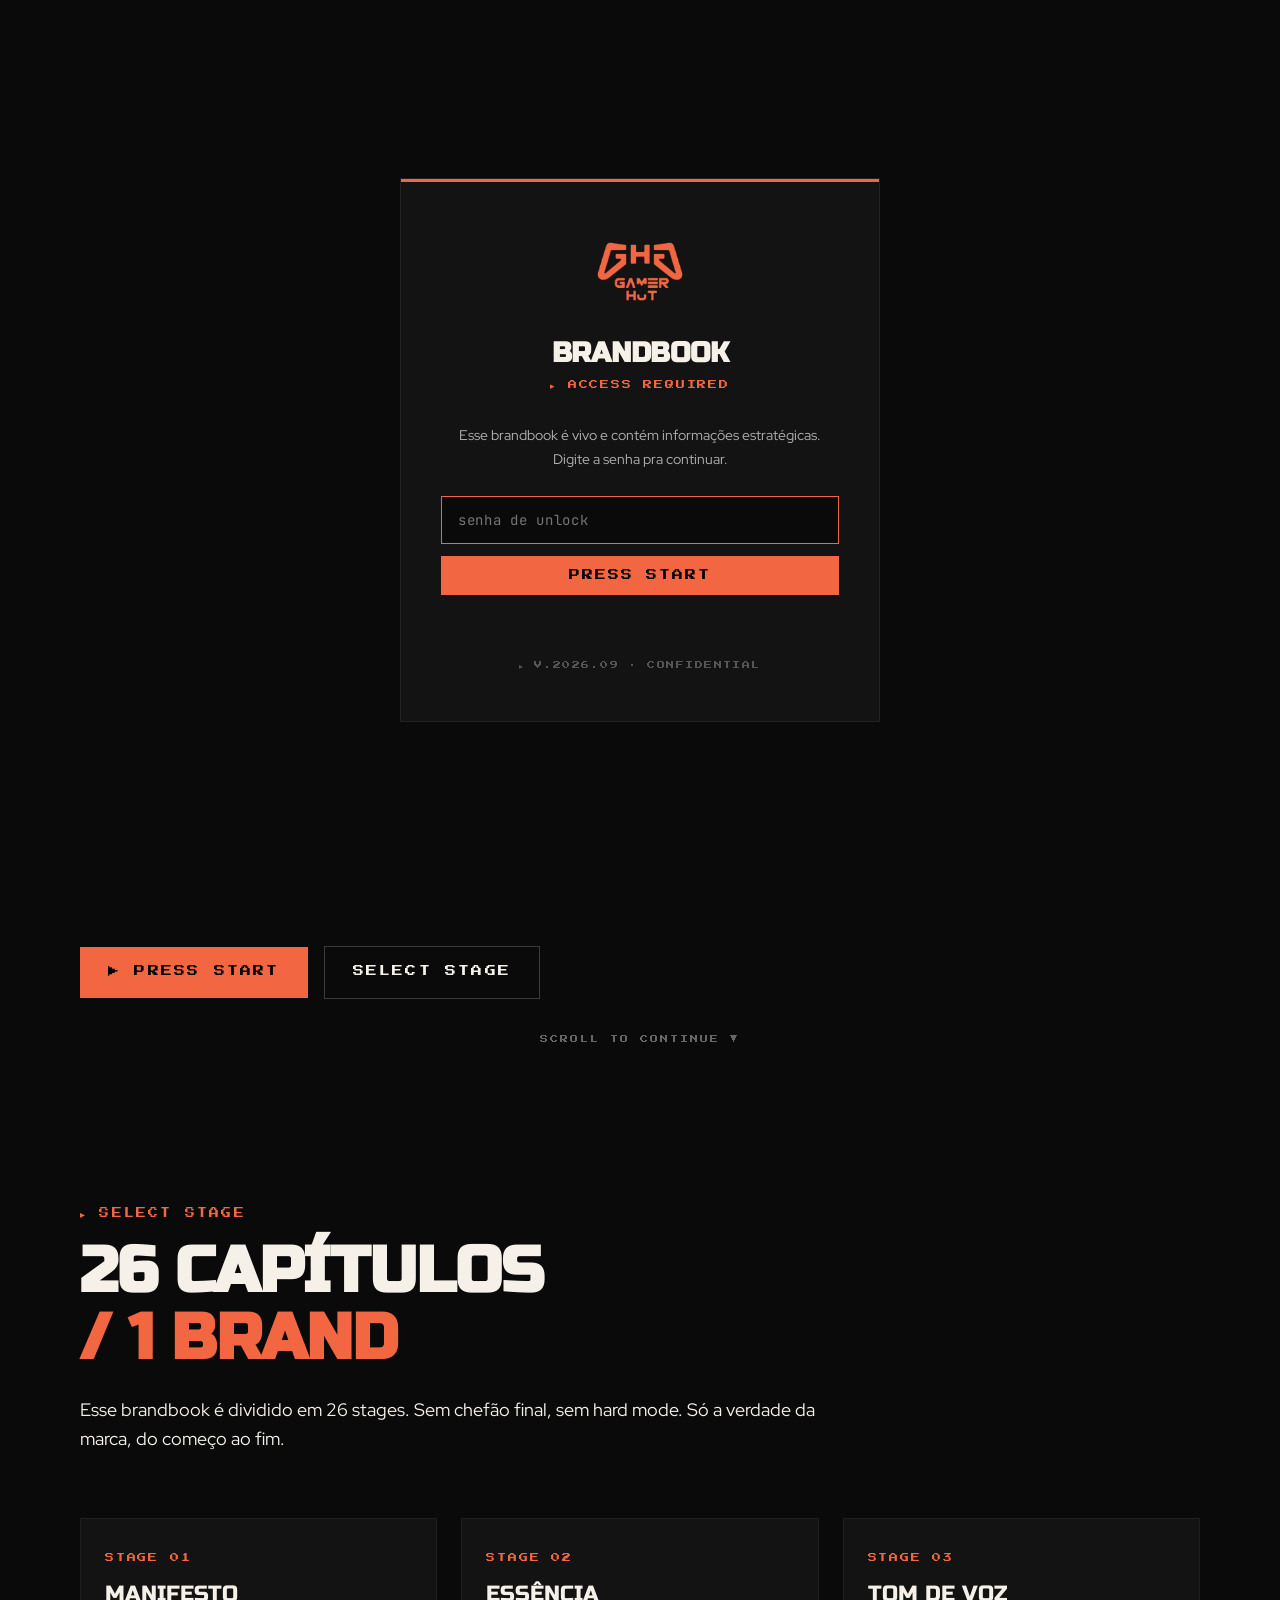
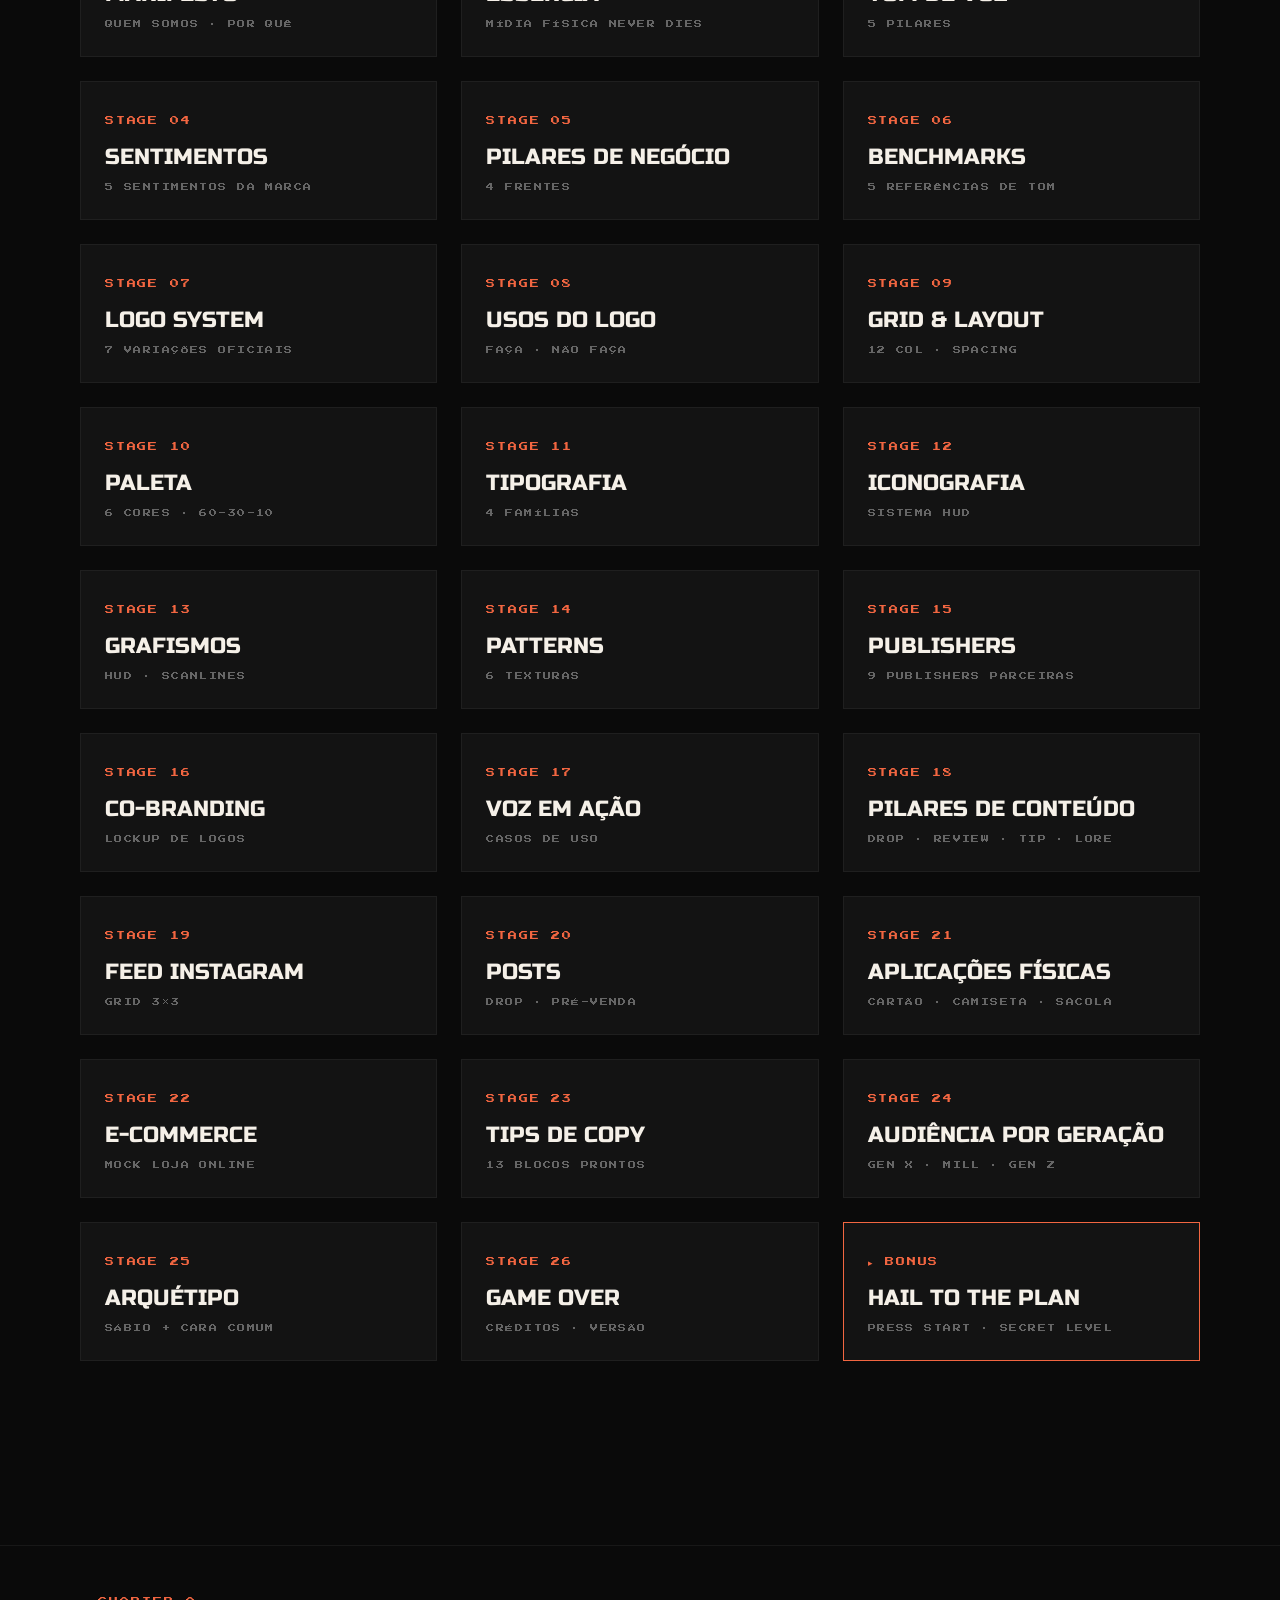
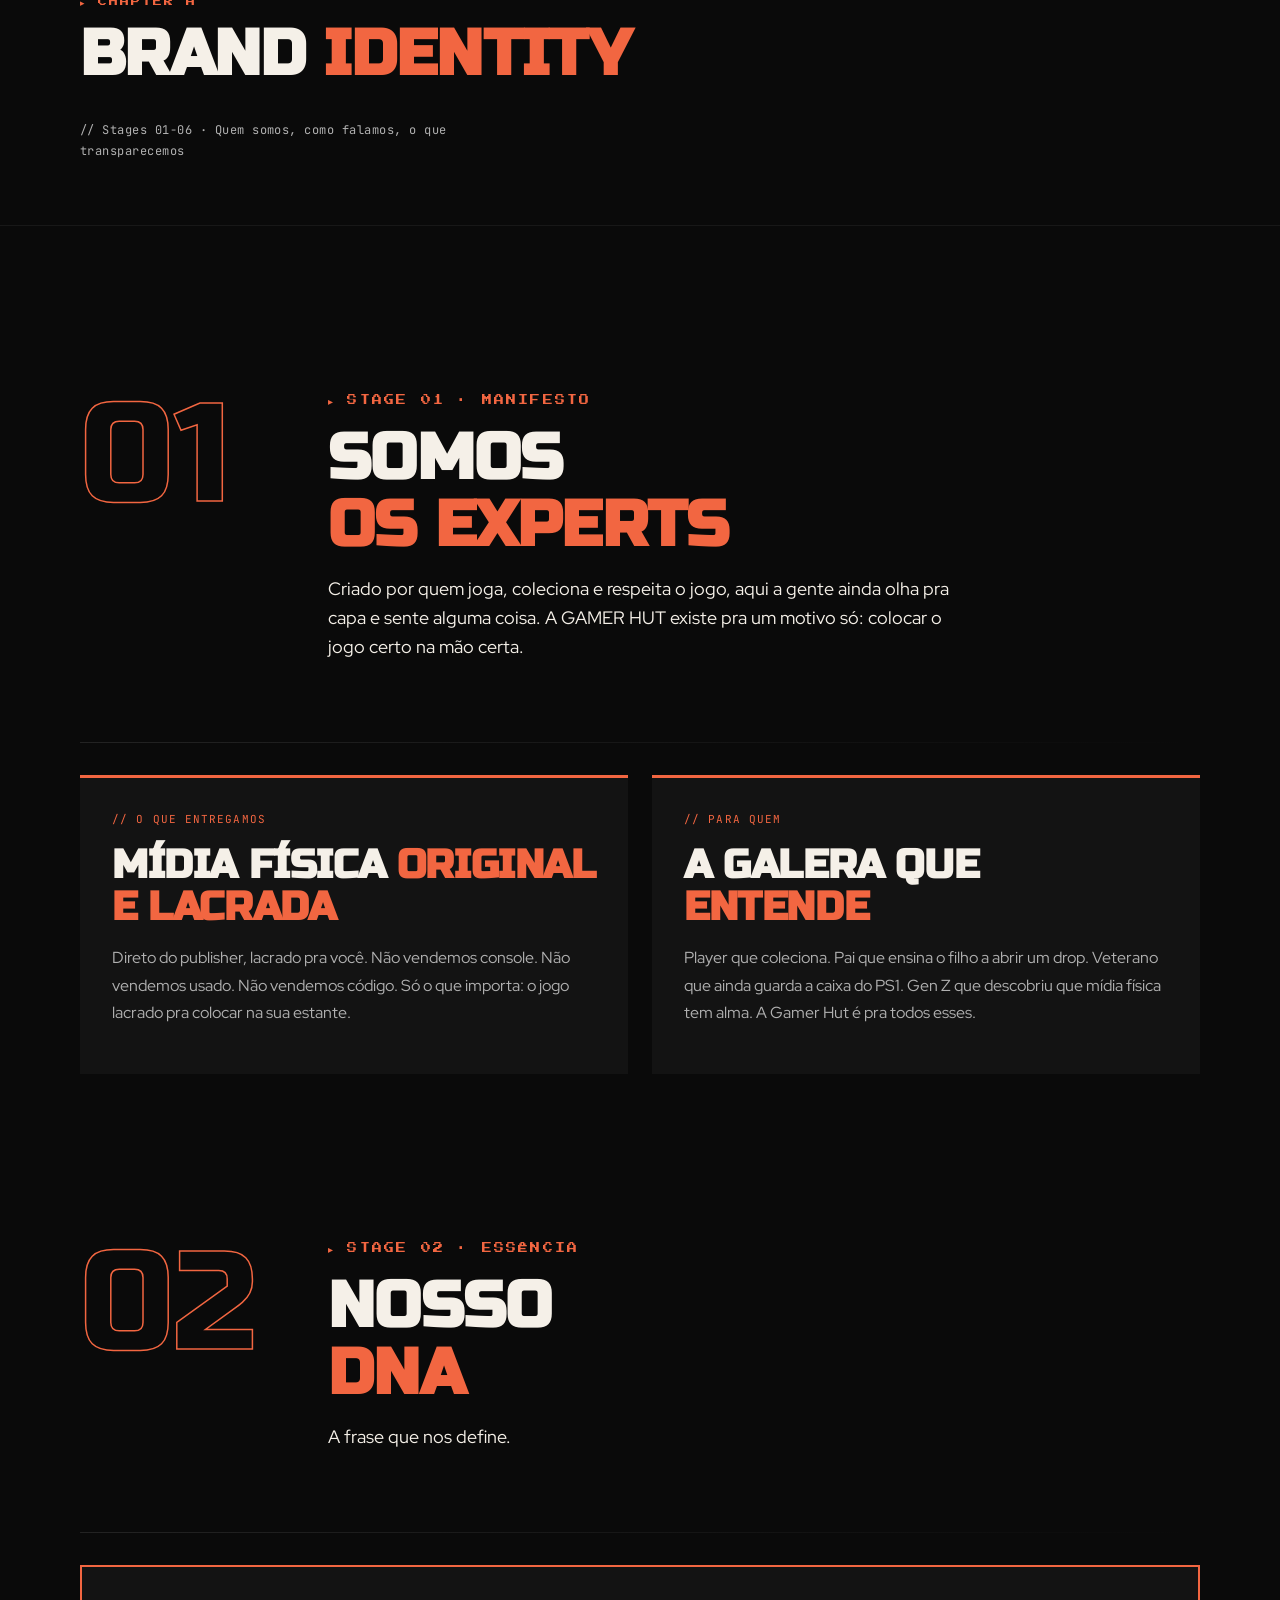
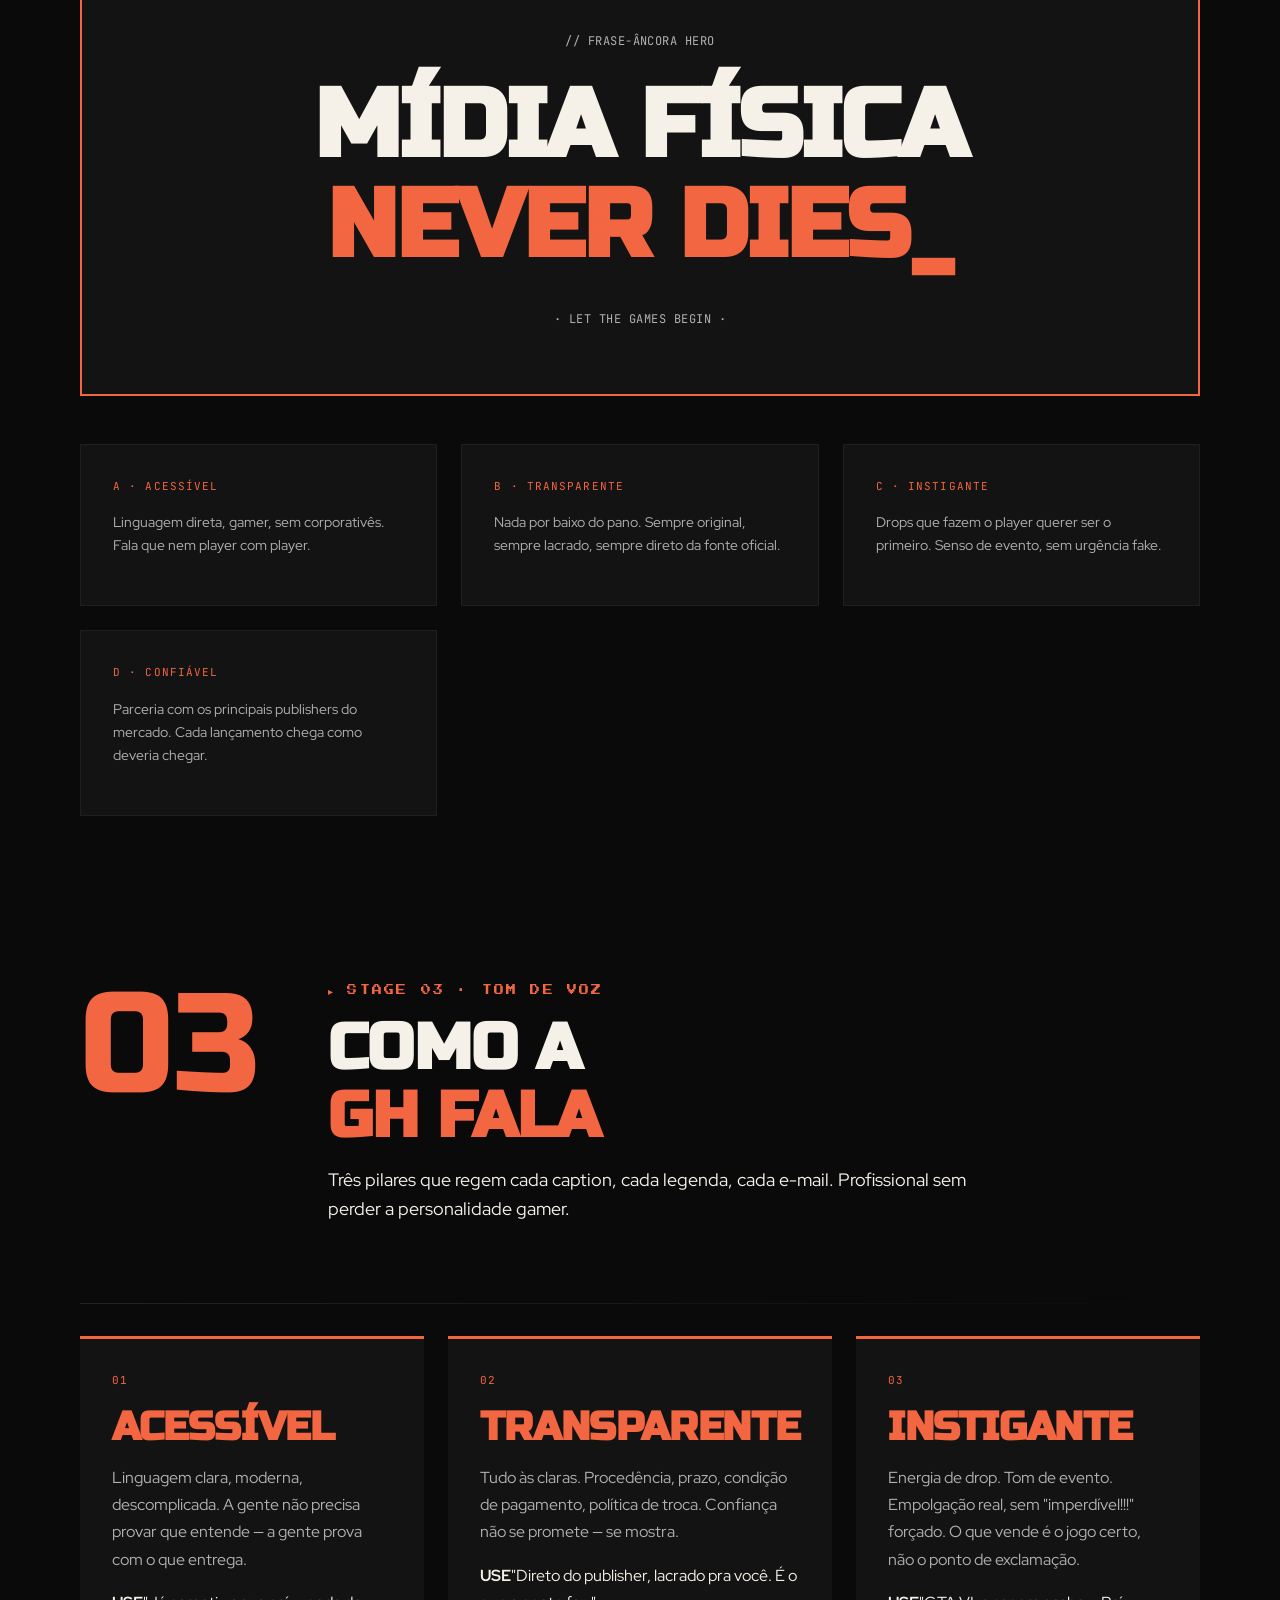
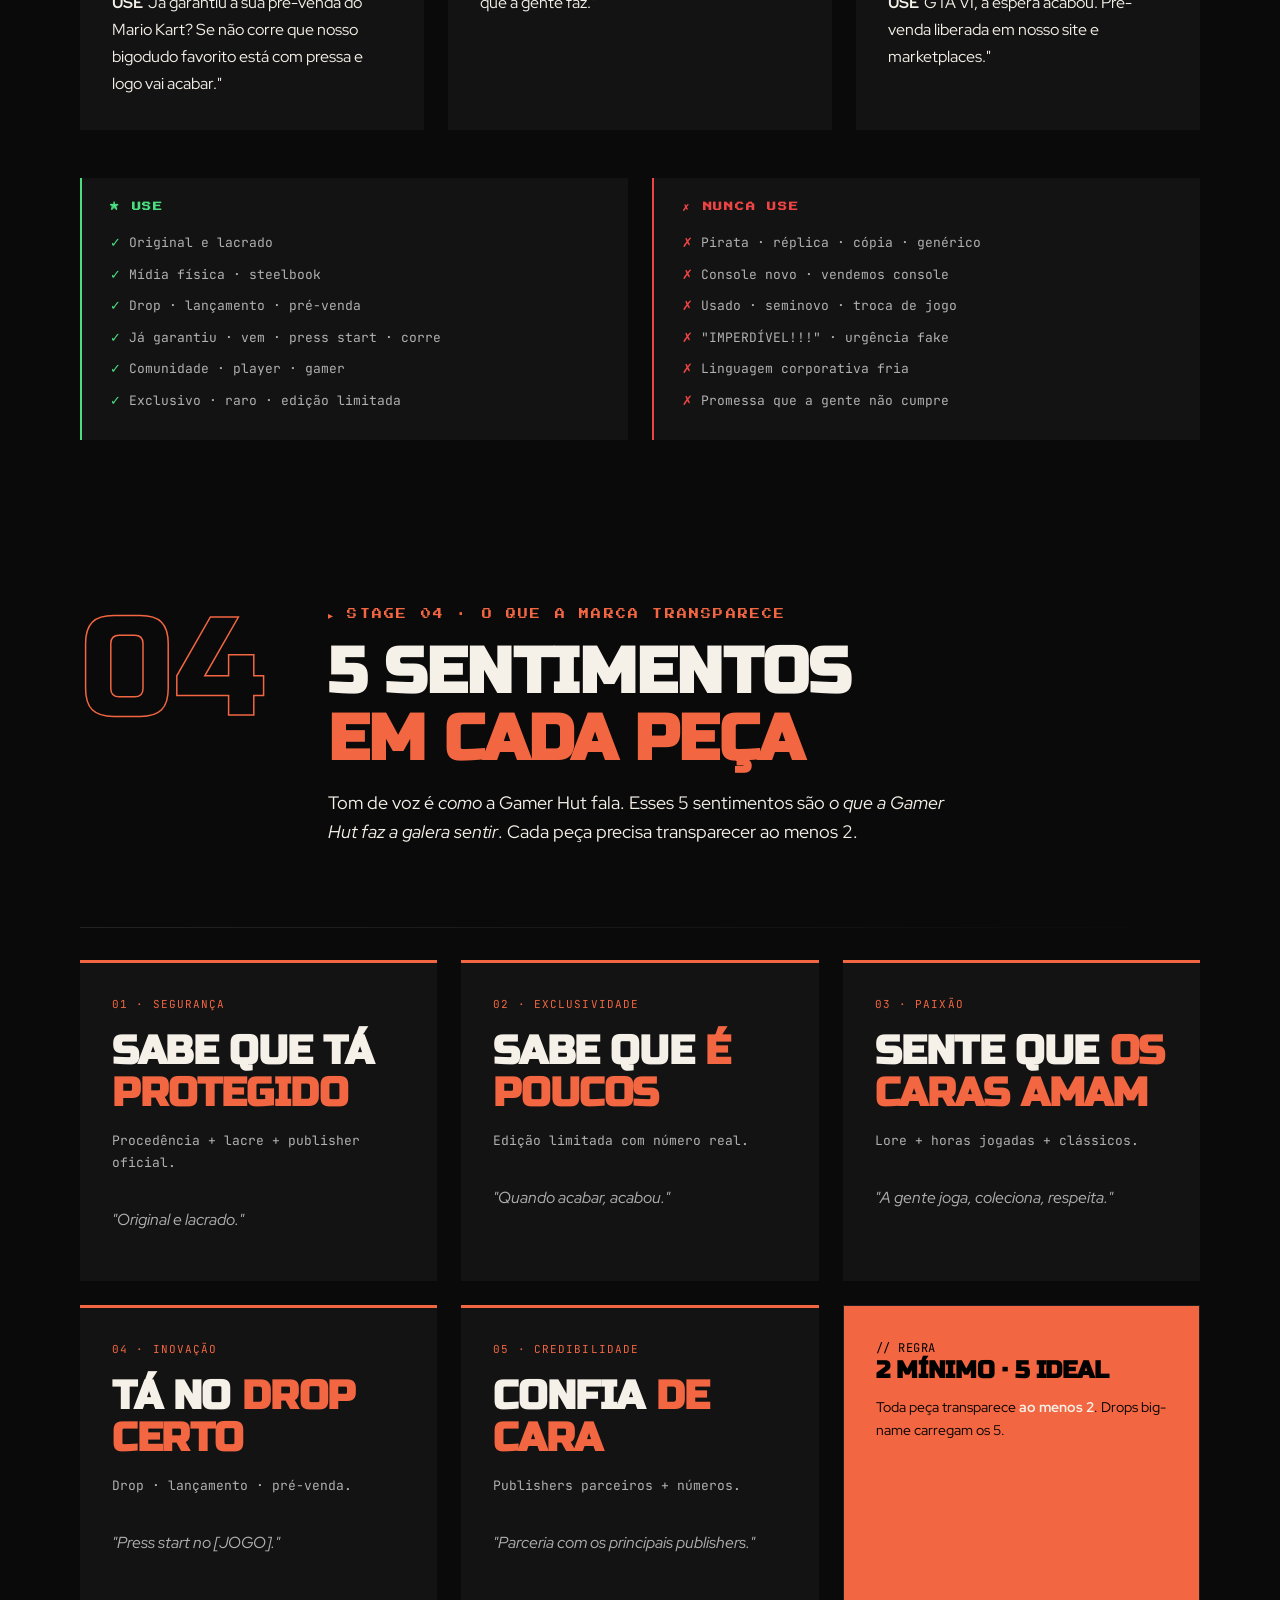
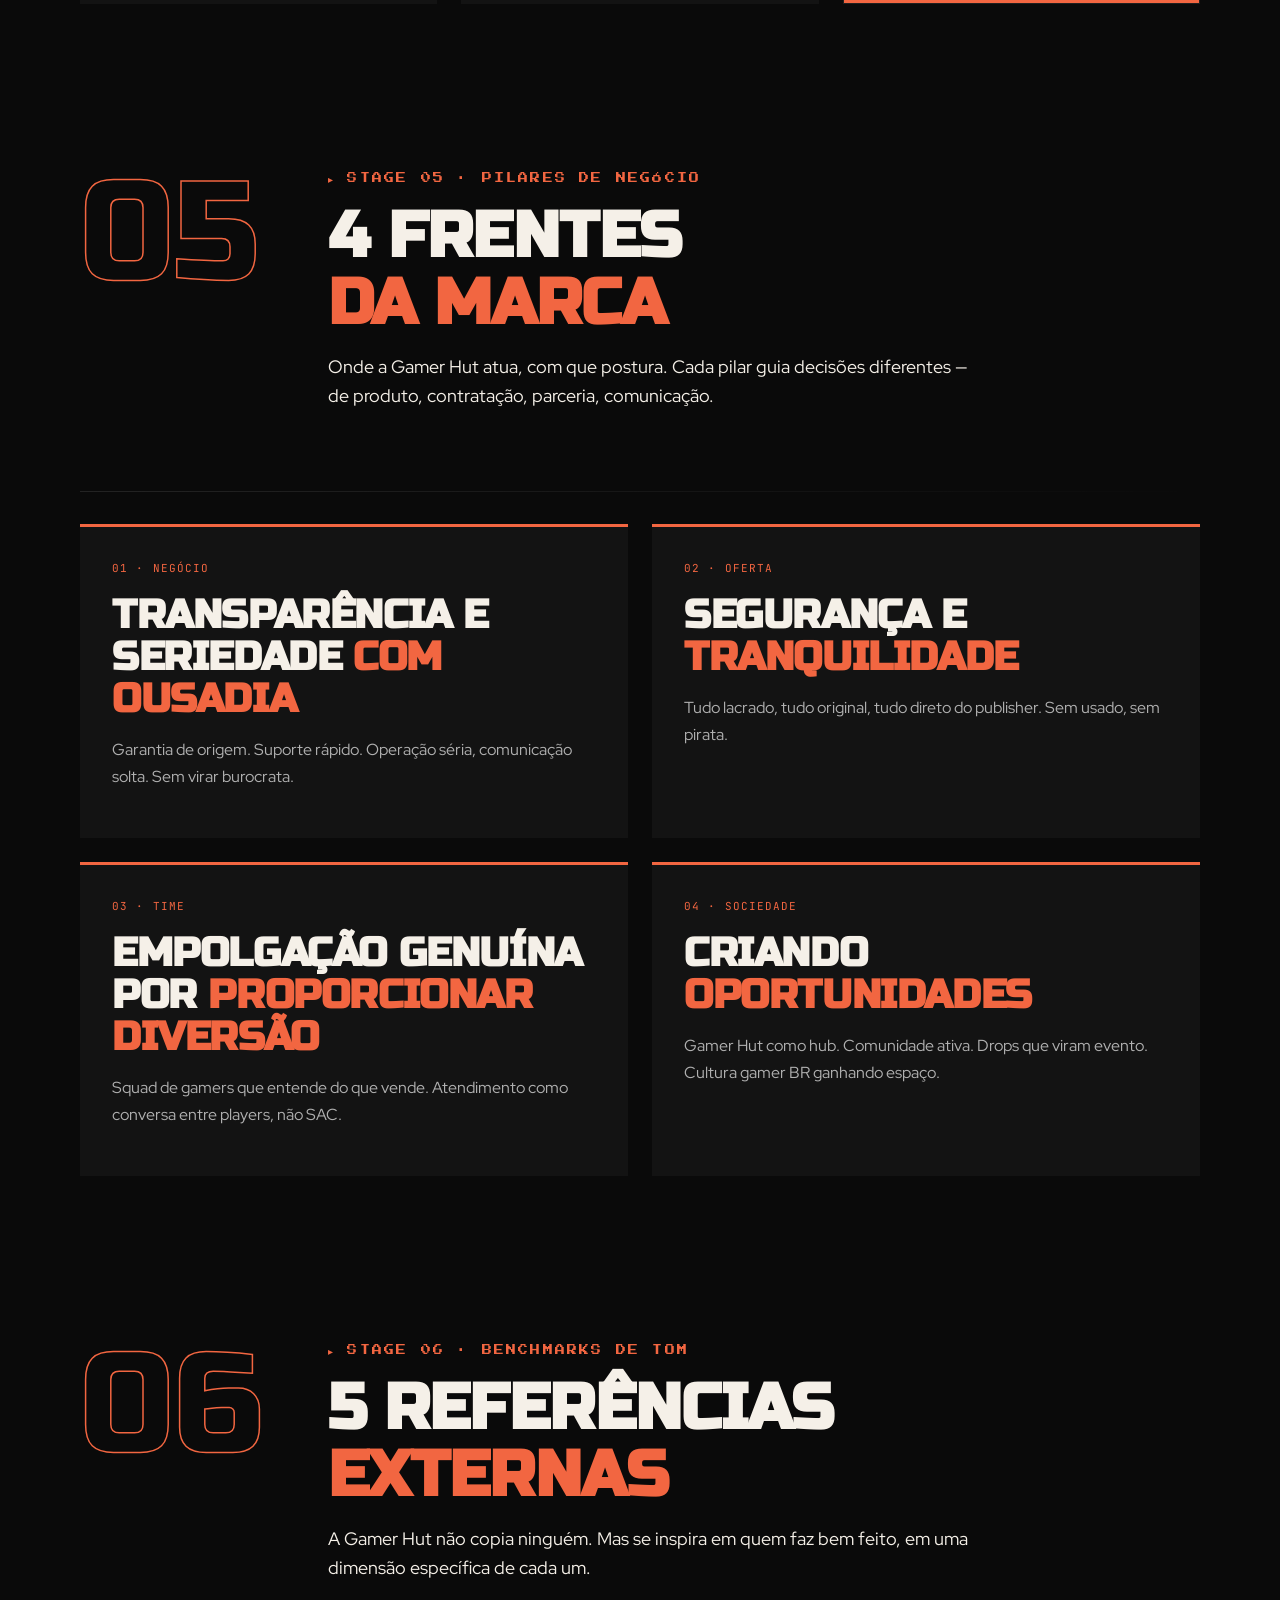
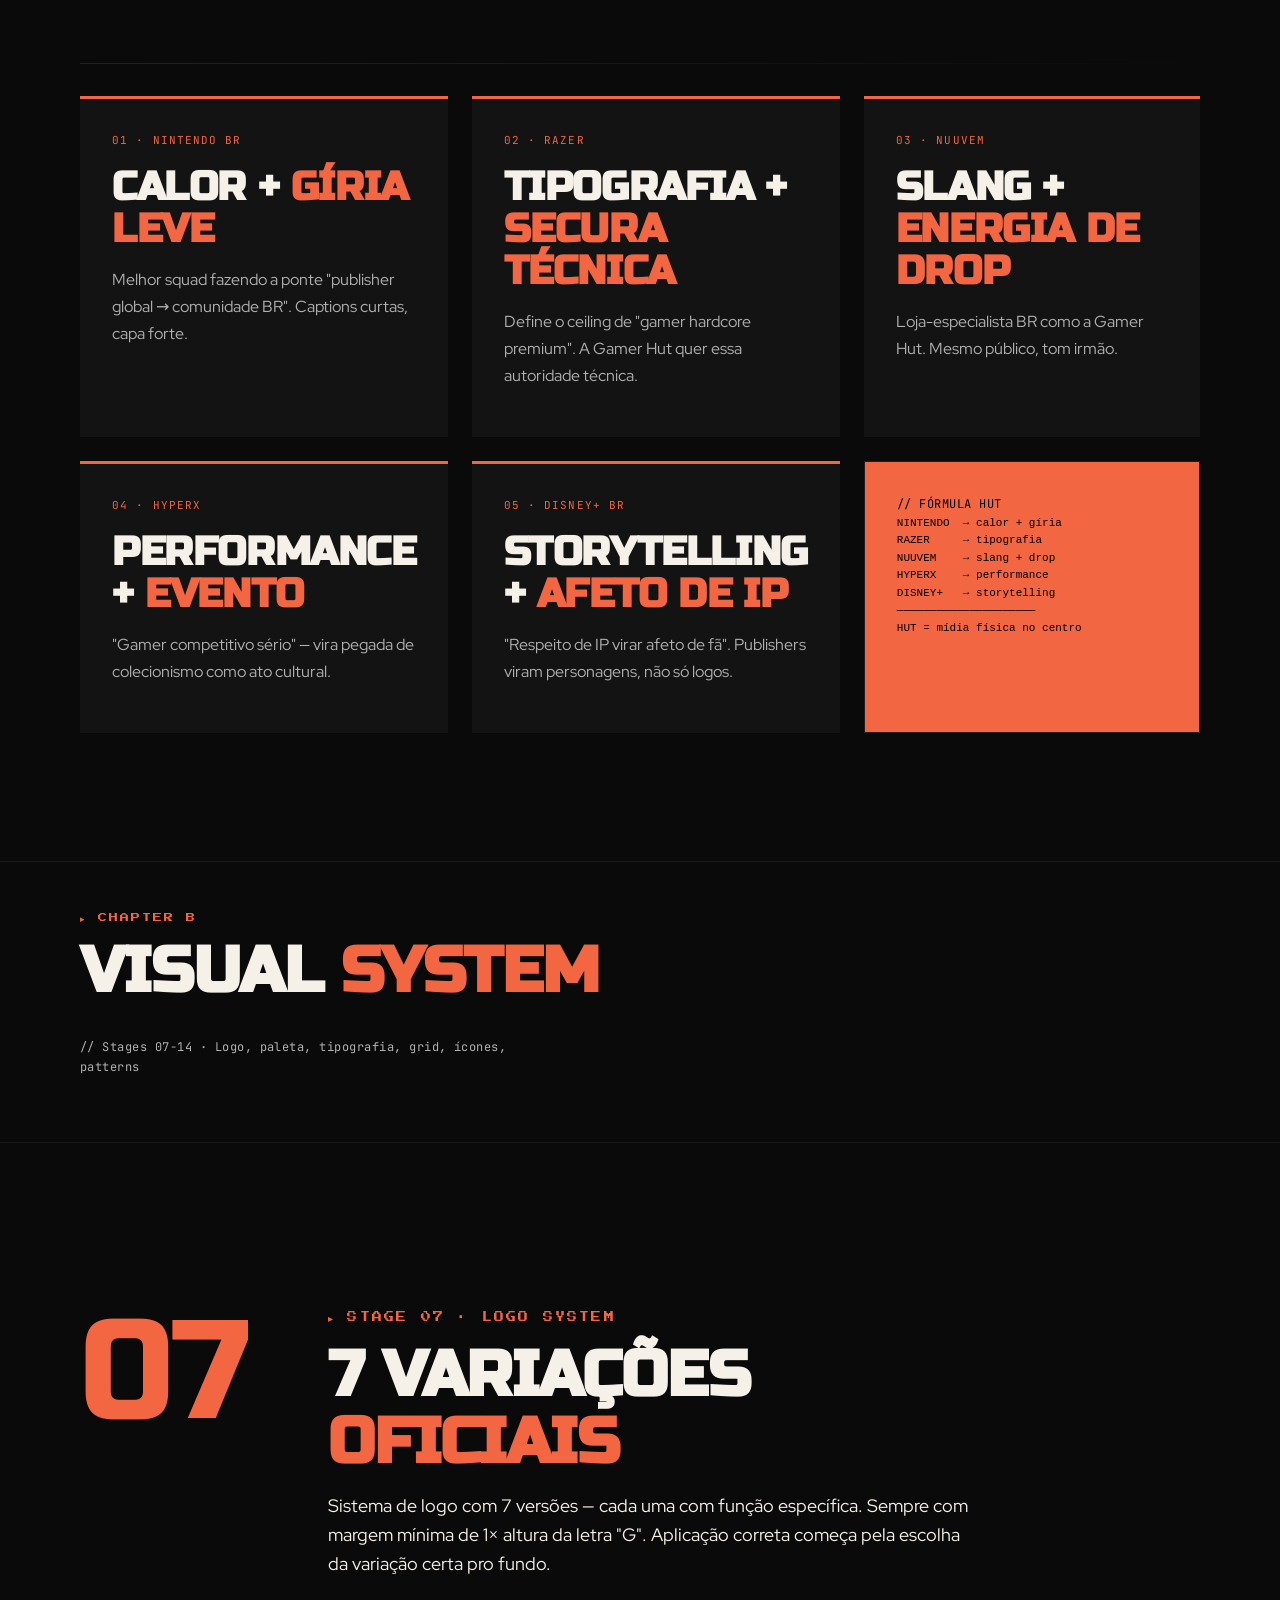
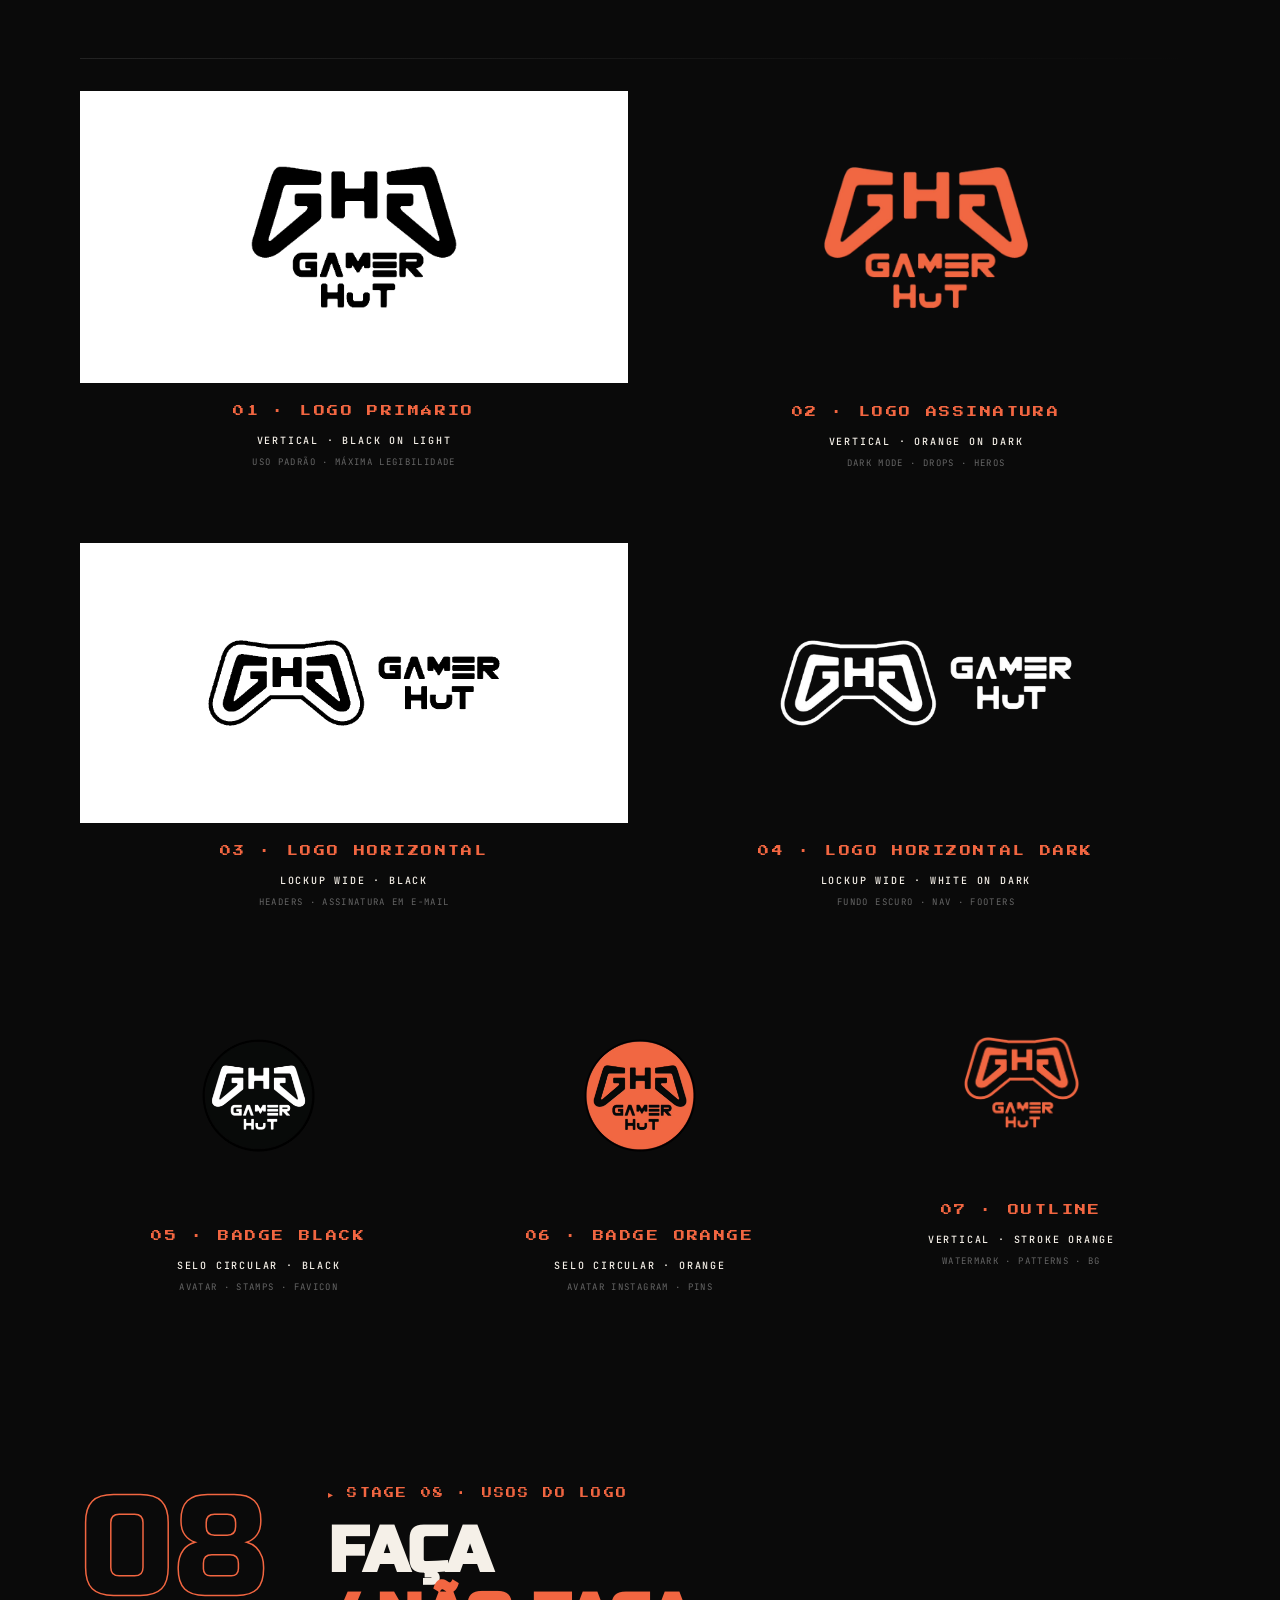
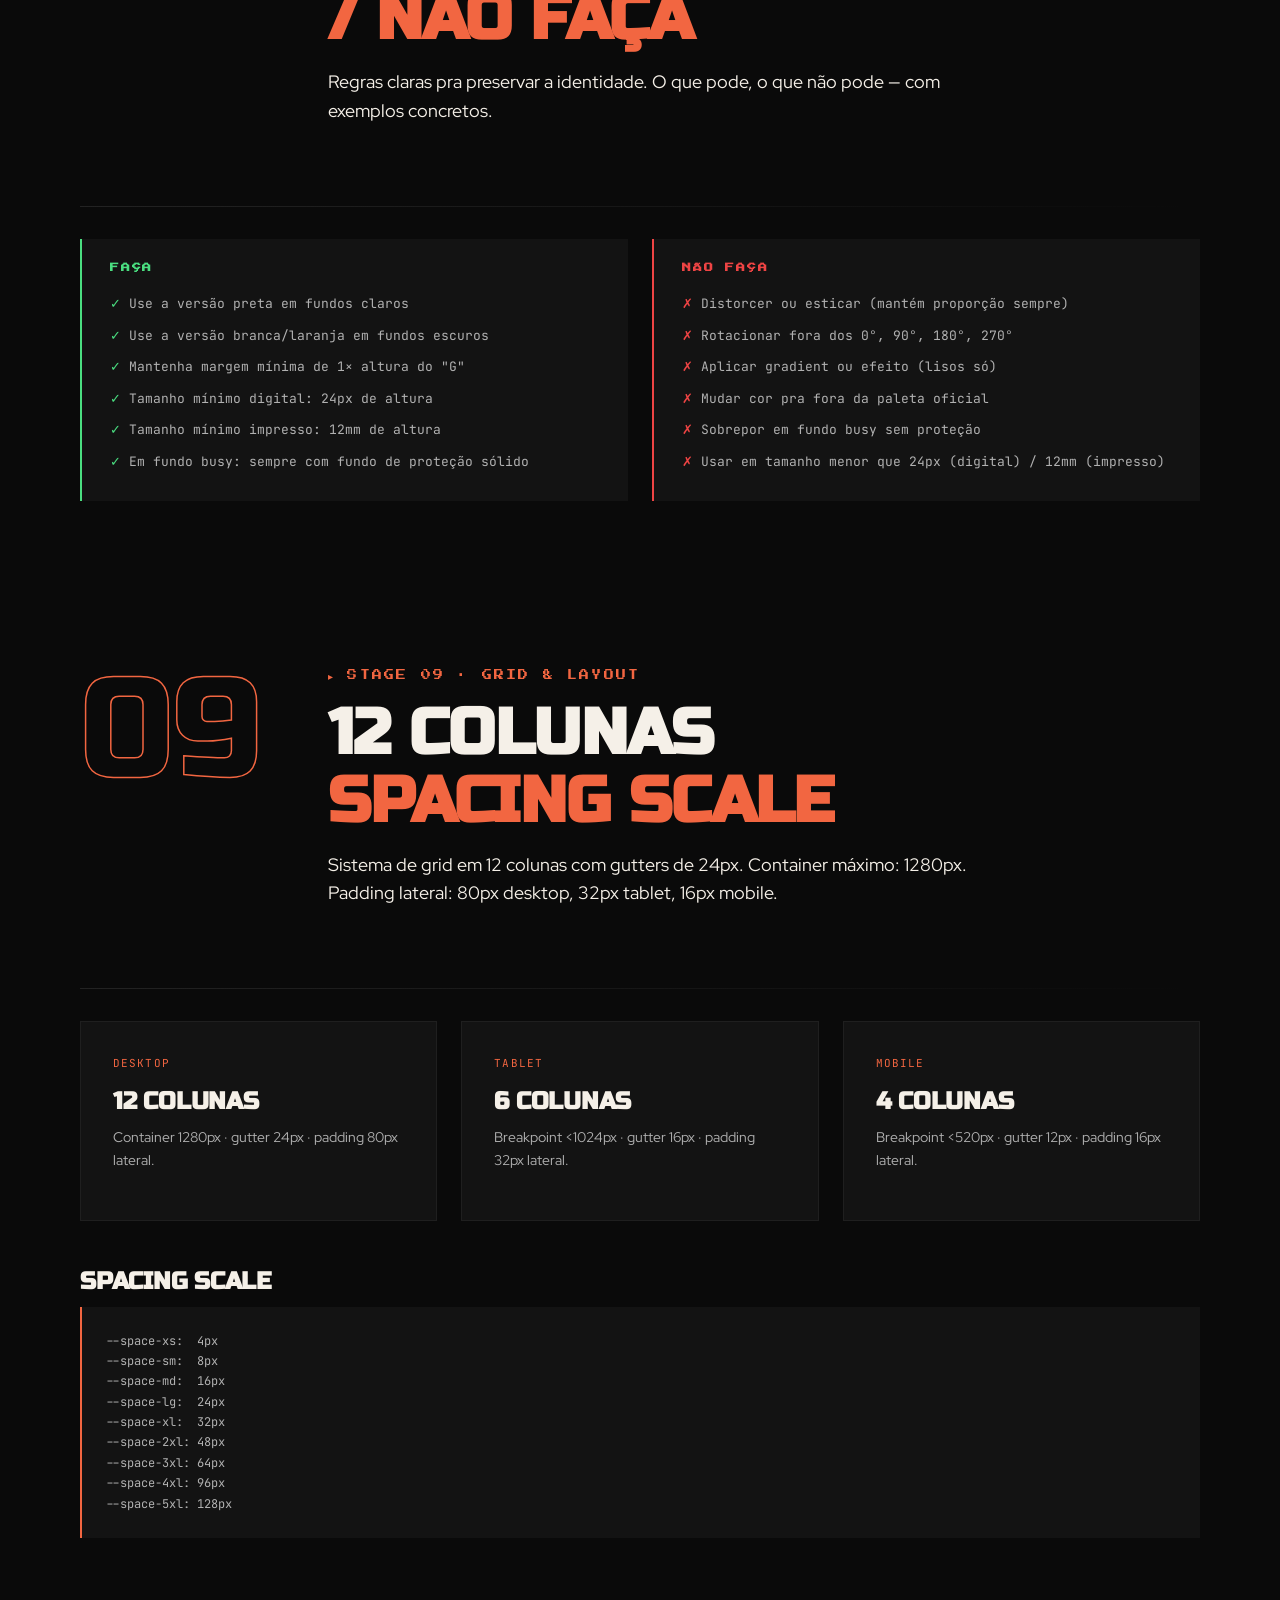
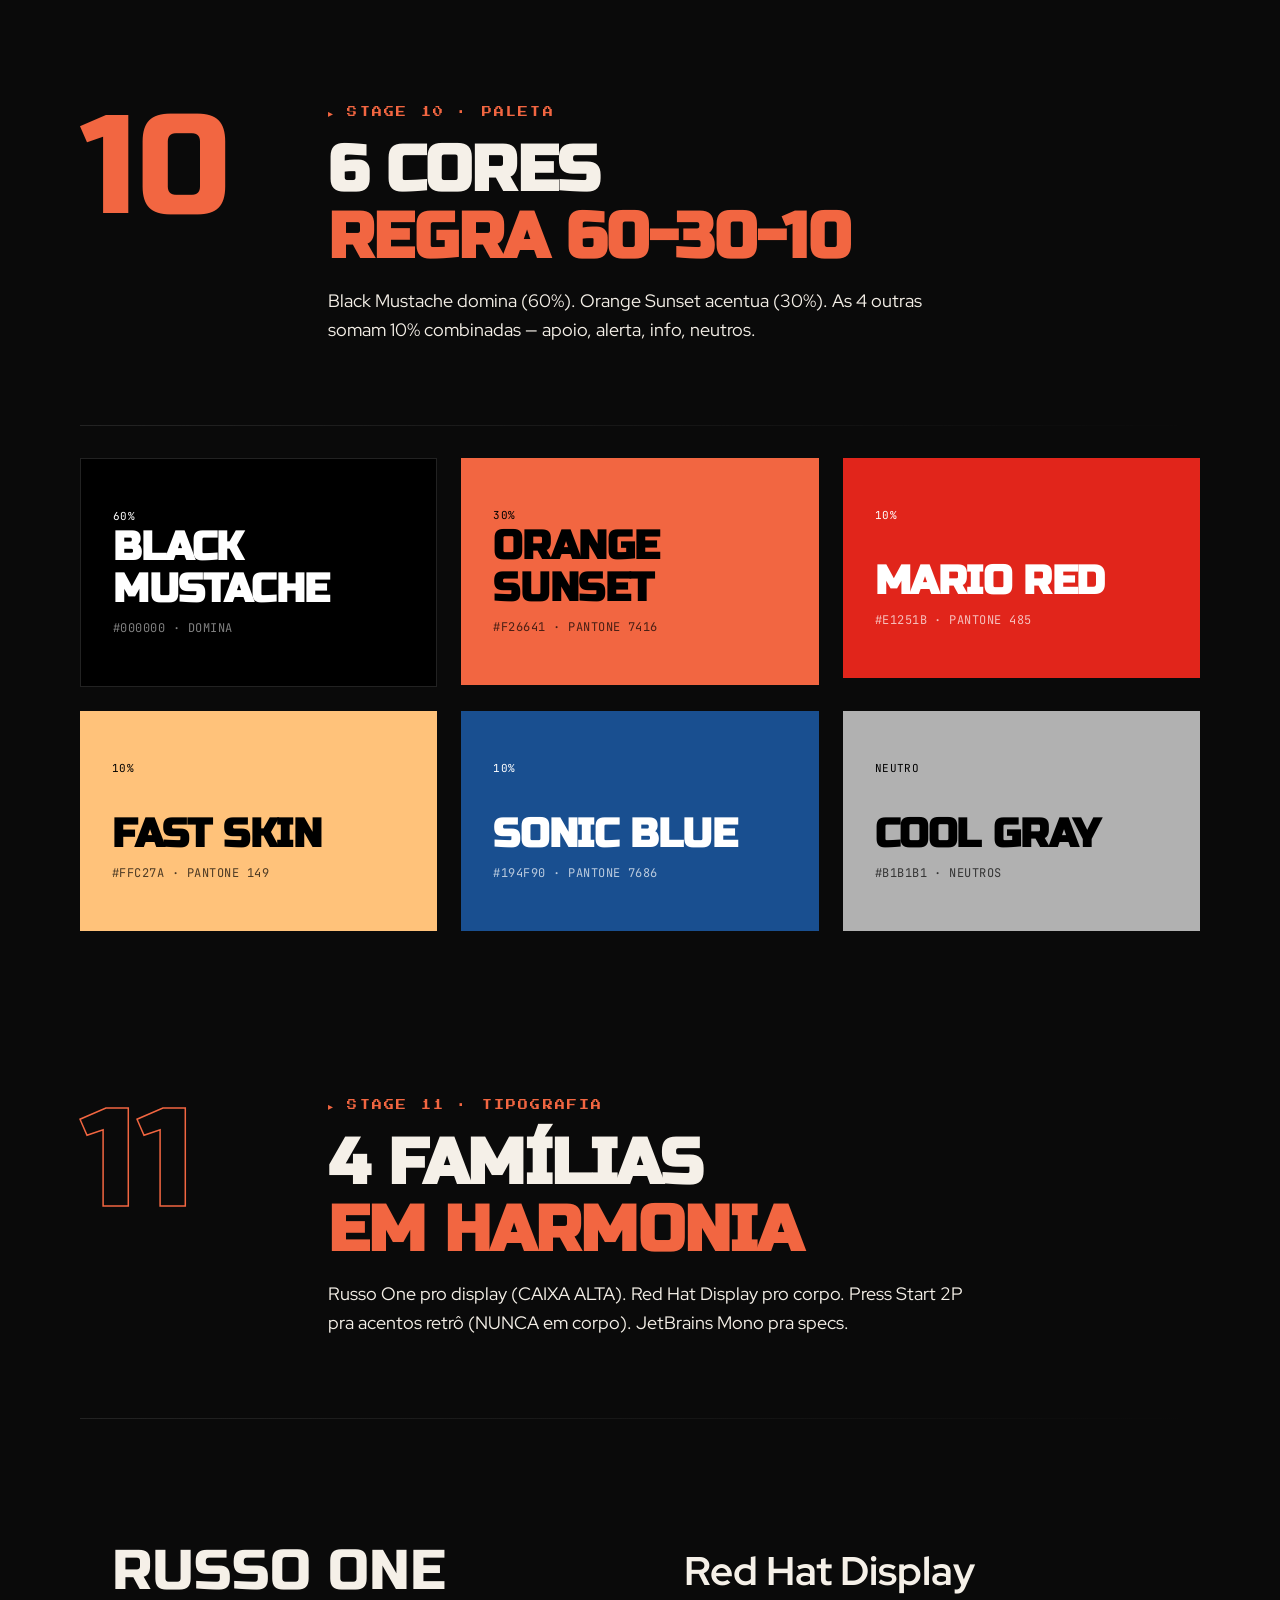
==== commit 674f45c7: "Add files via upload" ====
--- a/index.html
+++ b/index.html
@@ -300,7 +300,7 @@
   <div class="hero-content">
     <span class="eyebrow">▸ PLAYER 1 · READY</span>
     <h1>MÍDIA FÍSICA<br><span class="never">NEVER DIES</span></h1>
-    <p class="lead">Brandbook oficial GAMER HUT — a casa de quem entende de games. Original e lacrado, do jeito certo. Nada de console, nada de pirata, nada de mané. Só o que importa: o jogo na sua mão.</p>
+    <p class="lead">Brandbook oficial GAMER HUT — a casa de quem entende de games. Original e lacrado, do jeito certo.<br>Nada de console, nada de pirata, nada de mané. Só o que importa: o jogo na sua mão.</p>
     <div class="hero-stats">
       <div class="hero-stat"><span class="num">26</span><span class="lbl">STAGES</span></div>
       <div class="hero-stat"><span class="num">9</span><span class="lbl">PUBLISHERS</span></div>
@@ -336,7 +336,7 @@
     <a href="#stage-13" class="stage-card"><span class="num">STAGE 13</span><div class="ttl">GRAFISMOS</div><div class="desc">HUD · SCANLINES</div></a>
     <a href="#stage-14" class="stage-card"><span class="num">STAGE 14</span><div class="ttl">PATTERNS</div><div class="desc">6 TEXTURAS</div></a>
     <a href="#stage-15" class="stage-card"><span class="num">STAGE 15</span><div class="ttl">PUBLISHERS</div><div class="desc">9 PUBLISHERS PARCEIRAS</div></a>
-    <a href="#stage-16" class="stage-card"><span class="num">STAGE 16</span><div class="ttl">CO-BRANDING</div><div class="desc">LOCKUP COM PUBLISHERS</div></a>
+    <a href="#stage-16" class="stage-card"><span class="num">STAGE 16</span><div class="ttl">CO-BRANDING</div><div class="desc">LOCKUP DE LOGOS</div></a>
     <a href="#stage-17" class="stage-card"><span class="num">STAGE 17</span><div class="ttl">VOZ EM AÇÃO</div><div class="desc">CASOS DE USO</div></a>
     <a href="#stage-18" class="stage-card"><span class="num">STAGE 18</span><div class="ttl">PILARES DE CONTEÚDO</div><div class="desc">DROP · REVIEW · TIP · LORE</div></a>
     <a href="#stage-19" class="stage-card"><span class="num">STAGE 19</span><div class="ttl">FEED INSTAGRAM</div><div class="desc">GRID 3×3</div></a>
@@ -372,12 +372,12 @@
     <div class="card-acc">
       <div class="card-num">// O QUE ENTREGAMOS</div>
       <h3>Mídia física <span class="hl-orange">original e lacrada</span></h3>
-      <p>Direto do publisher, com NF emitida na hora. Não vendemos console. Não vendemos usado. Não vendemos código. Só o que importa: o jogo lacrado pra colocar na sua estante.</p>
+      <p>Direto do publisher, lacrado pra você. Não vendemos console. Não vendemos usado. Não vendemos código. Só o que importa: o jogo lacrado pra colocar na sua estante.</p>
     </div>
     <div class="card-acc">
       <div class="card-num">// PARA QUEM</div>
       <h3>A galera que <span class="hl-orange">entende</span></h3>
-      <p>Player que coleciona. Pai que ensina o filho a abrir um drop. Veterano que ainda guarda a caixa do PS1. Gen Z que descobriu que mídia física tem alma. A Hut é pra todos esses.</p>
+      <p>Player que coleciona. Pai que ensina o filho a abrir um drop. Veterano que ainda guarda a caixa do PS1. Gen Z que descobriu que mídia física tem alma. A Gamer Hut é pra todos esses.</p>
     </div>
   </div>
 </section>
@@ -388,8 +388,8 @@
     <div class="stage-numwrap">02</div>
     <div class="stage-headcol">
       <span class="eyebrow">▸ STAGE 02 · ESSÊNCIA</span>
-      <h2>MÍDIA FÍSICA<br><span class="hl-orange">NEVER DIES</span></h2>
-      <p class="lead">Não é só uma frase de marketing. É um posicionamento. Em 2026, mídia física virou nicho de luxo (3% da receita PS, mas em alta no colecionismo BR). A Hut aposta nesse nicho — sem hesitar.</p>
+      <h2>NOSSO<br><span class="hl-orange">DNA</span></h2>
+      <p class="lead">A frase que nos define.</p>
     </div>
   </div>
   <div class="divider"></div>
@@ -400,16 +400,20 @@
   </div>
   <div class="grid-3 mt-6">
     <div class="card">
-      <div class="card-num">A · O QUE A FRASE DIZ</div>
-      <p>Servidor cai. Conta é hackeada. Plataforma morre. Estante <strong>fica</strong>. Mídia física é o jogo na sua mão, sem dependência.</p>
+      <div class="card-num">A · ACESSÍVEL</div>
+      <p>Linguagem direta, gamer, sem corporativês. Fala que nem player com player.</p>
     </div>
     <div class="card">
-      <div class="card-num">B · O QUE NÃO DIZ</div>
-      <p>Não é antidigital. A Hut respeita o digital. Mas escolhe o lado físico — porque é o que faz sentido pra quem coleciona.</p>
+      <div class="card-num">B · TRANSPARENTE</div>
+      <p>Nada por baixo do pano. Sempre original, sempre lacrado, sempre direto da fonte oficial.</p>
     </div>
     <div class="card">
-      <div class="card-num">C · COMO USAR</div>
-      <p>Hero de página, fim de Reels, selo de embalagem, bordão de fechamento de e-mail. Sempre em CAIXA ALTA, sempre com peso.</p>
+      <div class="card-num">C · INSTIGANTE</div>
+      <p>Drops que fazem o player querer ser o primeiro. Senso de evento, sem urgência fake.</p>
+    </div>
+    <div class="card">
+      <div class="card-num">D · CONFIÁVEL</div>
+      <p>Parceria com os principais publishers do mercado. Cada lançamento chega como deveria chegar.</p>
     </div>
   </div>
 </section>
@@ -420,54 +424,54 @@
     <div class="stage-numwrap solid">03</div>
     <div class="stage-headcol">
       <span class="eyebrow">▸ STAGE 03 · TOM DE VOZ</span>
-      <h2>PROFISSIONAL<br><span class="hl-orange">SEM PERDER GAMER</span></h2>
-      <p class="lead">Cinco pilares regem cada caption, cada legenda, cada e-mail, cada DM. Não são opcionais — são o filtro que separa um post da Hut de um post de qualquer e-commerce de jogos.</p>
-    </div>
-  </div>
-  <div class="divider"></div>
-  <div class="grid-2">
-    <div class="card-acc">
-      <div class="card-num">PILAR 01 / 05</div>
-      <h3>Descontraído e <span class="hl-orange">empolgante</span></h3>
-      <p>Energia de drop noturno, não de loja de shopping. Empolgação real, sem precisar gritar pra provar.</p>
-      <div class="use">"Chegou. Press start."<br>"Drop pesado essa semana."<br>"Bora? Vai voar."</div>
-      <div class="avoid">"É IMPERDÍVEL!!!"<br>"Imperdível oferta especial!"<br>"Aproveite agora mesmo!"</div>
-    </div>
-    <div class="card-acc">
-      <div class="card-num">PILAR 02 / 05</div>
-      <h3>Próximo da <span class="hl-orange">comunidade</span></h3>
-      <p>Fala de player pra player. "A gente" no lugar de "a empresa". O cliente é "você", "[Nome]" ou "galera".</p>
-      <div class="use">"Boa, [Nome]. Tô aqui pra ajudar."<br>"A galera que entende sabe."<br>"Comenta aí qual te marcou."</div>
-      <div class="avoid">"Prezado cliente, viemos por meio desta…"<br>"Nosso público-alvo demonstra interesse…"<br>"Convidamos os senhores."</div>
-    </div>
-    <div class="card-acc">
-      <div class="card-num">PILAR 03 / 05</div>
-      <h3>Transparente e <span class="hl-orange">direto</span></h3>
-      <p>Procedência, prazo, pagamento, troca — tudo às claras, antes do CTA.</p>
-      <div class="use">"Original. Lacrado. Com NF."<br>"Direto do publisher pra sua estante."<br>"A gente errou aqui. Vou resolver."</div>
-      <div class="avoid">"100% confiável e seguro!"<br>"Procedência garantida pela equipe."<br>"Conforme nossa política interna…"</div>
-    </div>
-    <div class="card-acc">
-      <div class="card-num">PILAR 04 / 05</div>
-      <h3>Instigante e <span class="hl-orange">envolvente</span></h3>
-      <p>Storytelling antes do CTA. A Hut dá contexto, posiciona como quem entende, e <em>só depois</em> abre a venda.</p>
-      <div class="use">"GTA VI. Sete anos depois de RDR2."<br>"Steelbook em edição limitada. Quando acabar, acabou."<br>"28 anos depois, ainda joga muito."</div>
-      <div class="avoid">"GTA VI no estoque, compre já!"<br>"Restam apenas 3 unidades, corra!"<br>"O melhor jogo de Castlevania!"</div>
-    </div>
-  </div>
-  <div class="card-acc mt-4">
-    <div class="card-num">PILAR 05 / 05 · O EQUILÍBRIO</div>
-    <h3>Profissional sem perder a <span class="hl-orange">personalidade gamer</span></h3>
-    <p>Quando o assunto é venda, prazo, atendimento ou parceria com publisher — postura. Quando o assunto é jogo, cultura, comunidade — gíria, empolgação, irreverência. Nunca os dois ao mesmo tempo, nunca um sem o outro.</p>
-    <div class="grid-2 mt-4">
-      <div>
-        <div class="mono" style="color: var(--c-orange); margin-bottom: 8px;">// ATENDIMENTO DM</div>
-        <p style="color: var(--c-cream); font-size: 14px;">"Olá, [Nome]. Vou checar o status do seu pedido. Volto em 2h com posição."</p>
-      </div>
-      <div>
-        <div class="mono" style="color: var(--c-orange); margin-bottom: 8px;">// DROP NO FEED</div>
-        <p style="color: var(--c-cream); font-size: 14px;">"GTA VI chegou. Bora ver isso?"</p>
-      </div>
+      <h2>COMO A<br><span class="hl-orange">GH FALA</span></h2>
+      <p class="lead">Três pilares que regem cada caption, cada legenda, cada e-mail. Profissional sem perder a personalidade gamer.</p>
+    </div>
+  </div>
+  <div class="divider"></div>
+  <div class="grid-3">
+    <div class="card-acc">
+      <div class="card-num">01</div>
+      <h3><span class="hl-orange">Acessível</span></h3>
+      <p>Linguagem clara, moderna, descomplicada. A gente não precisa provar que entende — a gente prova com o que entrega.</p>
+      <div class="use"><strong>USE</strong>"Já garantiu a sua pré-venda do Mario Kart? Se não corre que nosso bigodudo favorito está com pressa e logo vai acabar."</div>
+    </div>
+    <div class="card-acc">
+      <div class="card-num">02</div>
+      <h3><span class="hl-orange">Transparente</span></h3>
+      <p>Tudo às claras. Procedência, prazo, condição de pagamento, política de troca. Confiança não se promete — se mostra.</p>
+      <div class="use"><strong>USE</strong>"Direto do publisher, lacrado pra você. É o que a gente faz."</div>
+    </div>
+    <div class="card-acc">
+      <div class="card-num">03</div>
+      <h3><span class="hl-orange">Instigante</span></h3>
+      <p>Energia de drop. Tom de evento. Empolgação real, sem "imperdível!!!" forçado. O que vende é o jogo certo, não o ponto de exclamação.</p>
+      <div class="use"><strong>USE</strong>"GTA VI, a espera acabou. Pré-venda liberada em nosso site e marketplaces."</div>
+    </div>
+  </div>
+
+  <div class="grid-2 mt-6">
+    <div class="list-use">
+      <h4>★ USE</h4>
+      <ul>
+        <li>Original e lacrado</li>
+        <li>Mídia física · steelbook</li>
+        <li>Drop · lançamento · pré-venda</li>
+        <li>Já garantiu · vem · press start · corre</li>
+        <li>Comunidade · player · gamer</li>
+        <li>Exclusivo · raro · edição limitada</li>
+      </ul>
+    </div>
+    <div class="list-avoid">
+      <h4>✗ NUNCA USE</h4>
+      <ul>
+        <li>Pirata · réplica · cópia · genérico</li>
+        <li>Console novo · vendemos console</li>
+        <li>Usado · seminovo · troca de jogo</li>
+        <li>"IMPERDÍVEL!!!" · urgência fake</li>
+        <li>Linguagem corporativa fria</li>
+        <li>Promessa que a gente não cumpre</li>
+      </ul>
     </div>
   </div>
 </section>
@@ -479,7 +483,7 @@
     <div class="stage-headcol">
       <span class="eyebrow">▸ STAGE 04 · O QUE A MARCA TRANSPARECE</span>
       <h2>5 SENTIMENTOS<br><span class="hl-orange">EM CADA PEÇA</span></h2>
-      <p class="lead">Tom de voz é <em>como</em> a Hut fala. Esses 5 sentimentos são <em>o que a Hut faz a galera sentir</em>. Cada peça precisa transparecer ao menos 2.</p>
+      <p class="lead">Tom de voz é <em>como</em> a Gamer Hut fala. Esses 5 sentimentos são <em>o que a Gamer Hut faz a galera sentir</em>. Cada peça precisa transparecer ao menos 2.</p>
     </div>
   </div>
   <div class="divider"></div>
@@ -487,8 +491,8 @@
     <div class="card-acc">
       <div class="card-num">01 · SEGURANÇA</div>
       <h3>Sabe que tá <span class="hl-orange">protegido</span></h3>
-      <p style="font-family: var(--f-mono); font-size: 13px;">Procedência + NF + lacre.</p>
-      <p class="mt-4" style="font-style: italic;">"Original. Lacrado. Com NF."</p>
+      <p style="font-family: var(--f-mono); font-size: 13px;">Procedência + lacre + publisher oficial.</p>
+      <p class="mt-4" style="font-style: italic;">"Original e lacrado."</p>
     </div>
     <div class="card-acc">
       <div class="card-num">02 · EXCLUSIVIDADE</div>
@@ -512,7 +516,7 @@
       <div class="card-num">05 · CREDIBILIDADE</div>
       <h3>Confia <span class="hl-orange">de cara</span></h3>
       <p style="font-family: var(--f-mono); font-size: 13px;">Publishers parceiros + números.</p>
-      <p class="mt-4" style="font-style: italic;">"9 publishers no squad."</p>
+      <p class="mt-4" style="font-style: italic;">"Parceria com os principais publishers."</p>
     </div>
     <div class="card" style="background: var(--c-orange); color: #000;">
       <div class="mono" style="color: #000;">// REGRA</div>
@@ -529,7 +533,7 @@
     <div class="stage-headcol">
       <span class="eyebrow">▸ STAGE 05 · PILARES DE NEGÓCIO</span>
       <h2>4 FRENTES<br><span class="hl-orange">DA MARCA</span></h2>
-      <p class="lead">Onde a Hut atua, com que postura. Cada pilar guia decisões diferentes — de produto, contratação, parceria, comunicação.</p>
+      <p class="lead">Onde a Gamer Hut atua, com que postura. Cada pilar guia decisões diferentes — de produto, contratação, parceria, comunicação.</p>
     </div>
   </div>
   <div class="divider"></div>
@@ -537,7 +541,7 @@
     <div class="card-acc">
       <div class="card-num">01 · NEGÓCIO</div>
       <h3>Transparência e seriedade <span class="hl-orange">com ousadia</span></h3>
-      <p>NF na hora. Garantia de origem. Suporte rápido. Mas sem virar burocrata.</p>
+      <p>Garantia de origem. Suporte rápido. Operação séria, comunicação solta. Sem virar burocrata.</p>
     </div>
     <div class="card-acc">
       <div class="card-num">02 · OFERTA</div>
@@ -552,7 +556,7 @@
     <div class="card-acc">
       <div class="card-num">04 · SOCIEDADE</div>
       <h3>Criando <span class="hl-orange">oportunidades</span></h3>
-      <p>Hut como hub. Comunidade ativa. Drops que viram evento. Cultura gamer BR ganhando espaço.</p>
+      <p>Gamer Hut como hub. Comunidade ativa. Drops que viram evento. Cultura gamer BR ganhando espaço.</p>
     </div>
   </div>
 </section>
@@ -562,9 +566,9 @@
   <div class="stage-head">
     <div class="stage-numwrap">06</div>
     <div class="stage-headcol">
-      <span class="eyebrow">▸ STAGE 06 · SQUAD DE BENCHMARKS</span>
+      <span class="eyebrow">▸ STAGE 06 · BENCHMARKS DE TOM</span>
       <h2>5 REFERÊNCIAS<br><span class="hl-orange">EXTERNAS</span></h2>
-      <p class="lead">A Hut não copia ninguém. Mas se inspira em quem faz bem feito, em uma dimensão específica de cada um.</p>
+      <p class="lead">A Gamer Hut não copia ninguém. Mas se inspira em quem faz bem feito, em uma dimensão específica de cada um.</p>
     </div>
   </div>
   <div class="divider"></div>
@@ -577,12 +581,12 @@
     <div class="card-acc">
       <div class="card-num">02 · RAZER</div>
       <h3>Tipografia + <span class="hl-orange">secura técnica</span></h3>
-      <p>Define o ceiling de "gamer hardcore premium". A Hut quer essa autoridade técnica.</p>
+      <p>Define o ceiling de "gamer hardcore premium". A Gamer Hut quer essa autoridade técnica.</p>
     </div>
     <div class="card-acc">
       <div class="card-num">03 · NUUVEM</div>
       <h3>Slang + <span class="hl-orange">energia de drop</span></h3>
-      <p>Loja-especialista BR como a Hut. Mesmo público, tom irmão.</p>
+      <p>Loja-especialista BR como a Gamer Hut. Mesmo público, tom irmão.</p>
     </div>
     <div class="card-acc">
       <div class="card-num">04 · HYPERX</div>
@@ -1069,8 +1073,8 @@
     <div class="stage-numwrap">16</div>
     <div class="stage-headcol">
       <span class="eyebrow">▸ STAGE 16 · CO-BRANDING</span>
-      <h2>LOCKUP<br><span class="hl-orange">COM PUBLISHERS</span></h2>
-      <p class="lead">Lockup horizontal é a regra. Logo Hut + barra divisória + logo publisher. Sempre lado a lado, mesma altura visual.</p>
+      <h2>LOCKUP<br><span class="hl-orange">DE LOGOS</span></h2>
+      <p class="lead">Lockup horizontal é a regra. Logo Gamer Hut + barra divisória + logo publisher. Sempre lado a lado, mesma altura visual.</p>
     </div>
   </div>
   <div class="divider"></div>
@@ -1102,7 +1106,7 @@
       <h4>NÃO FAÇA</h4>
       <ul>
         <li>Sobreposição de logos</li>
-        <li>Logo Hut maior que logo publisher (ou vice-versa)</li>
+        <li>Logo Gamer Hut maior que logo publisher (ou vice-versa)</li>
         <li>Co-branding sem acordo formal vigente</li>
         <li>Mudar a cor do logo do publisher</li>
       </ul>
@@ -1121,57 +1125,40 @@
   <div class="stage-head">
     <div class="stage-numwrap">17</div>
     <div class="stage-headcol">
-      <span class="eyebrow">▸ STAGE 17 · VOZ EM AÇÃO</span>
-      <h2>CASOS<br><span class="hl-orange">DE USO</span></h2>
-      <p class="lead">Como os 5 pilares se aplicam em situações reais — drop, atendimento, e-mail, parceria.</p>
-    </div>
-  </div>
-  <div class="divider"></div>
+      <span class="eyebrow">▸ STAGE 17 · BRAND VOICE</span>
+      <h2>A VOZ<br><span class="hl-orange">EM AÇÃO</span></h2>
+      <p class="lead">Casos reais de aplicação do tom em diferentes contextos: lançamento, pré-venda, atendimento, parceria.</p>
+    </div>
+  </div>
+  <div class="divider"></div>
+
   <div class="grid-2">
     <div class="card">
-      <div class="card-num">CENÁRIO 01 · DROP NIGHT</div>
-      <h4>Drop noturno · Gen Z core</h4>
-      <pre class="codeblock">▶ DROP NIGHT · sexta · 20h
-GTA VI Steelbook · 50 unidades BR.
-Quem foi? Quem foi.
-→ link na bio.</pre>
-      <p class="mono mt-4" style="color: var(--c-success);">PILARES: Descontraído · Próximo · Instigante</p>
-    </div>
+      <div class="card-num">CONTEXTO · LANÇAMENTO BIG NAME</div>
+      <h4>Drop semanal</h4>
+      <p style="margin-top: 16px; line-height: 1.6;">GTA VI, a espera acabou. Sete anos depois de Red Dead 2, Rockstar volta pra Vice City — agora com dois protagonistas e o mapa mais ambicioso da história da franquia. <strong>Pré-venda liberada</strong> em nosso site e nos principais marketplaces.</p>
+      <p class="mono mt-4" style="color: var(--c-success); font-size: 11px;">// Tom: contexto antes do CTA. Fala sobre o jogo, posiciona a marca como quem entende, e só então abre a pré-venda.</p>
+    </div>
+
     <div class="card">
-      <div class="card-num">CENÁRIO 02 · ATENDIMENTO</div>
-      <h4>Cliente reclamando de prazo</h4>
-      <pre class="codeblock">Foi mal, [Nome]. Vou olhar
-isso pra você. Me dá um segundo.
-
-[após verificar]
-Encontrei. Atrasou 2 dias.
-Tracking atualizado: [link].
-Pra compensar: 15% off no próximo.</pre>
-      <p class="mono mt-4" style="color: var(--c-success);">PILARES: Próximo · Transparente · Profissional</p>
-    </div>
+      <div class="card-num">CONTEXTO · PRÉ-VENDA</div>
+      <h4>Edição limitada</h4>
+      <p style="margin-top: 16px; line-height: 1.6;">Metal Gear Solid Δ — Snake Eater. O remake do clássico de 2004 chega com gráficos refeitos do zero, mecânicas modernizadas e a trilha original. Steelbook em <strong>edição limitada</strong>, com capa exclusiva. Quando acabar, acabou.</p>
+      <p class="mono mt-4" style="color: var(--c-success); font-size: 11px;">// Tom: storytelling do produto, escassez real (não fake). Transparência sobre o que faz aquela edição valer.</p>
+    </div>
+
     <div class="card">
-      <div class="card-num">CENÁRIO 03 · E-MAIL DE ERRO</div>
-      <h4>Pedido extraviado</h4>
-      <pre class="codeblock">A gente errou aqui. Seu pedido
-#1234 foi extraviado.
-
-O que tá rolando agora:
-▸ Reposição em 24h, prioritária
-▸ Frete grátis no próximo
-Squad da Hut</pre>
-      <p class="mono mt-4" style="color: var(--c-success);">PILARES: Transparente · Próximo · Profissional</p>
-    </div>
+      <div class="card-num">CONTEXTO · ATENDIMENTO / DM</div>
+      <h4>Dúvida do player</h4>
+      <p style="margin-top: 16px; line-height: 1.6;">Olá! O <strong>Pokémon Legends Z-A</strong> está em pré-venda. A entrega acontece a partir do lançamento oficial. Para finalizar a compra, é só acessar o nosso site — o WhatsApp é nosso canal de SAC, então qualquer dúvida sobre o pedido após a compra, estamos aqui.</p>
+      <p class="mono mt-4" style="color: var(--c-success); font-size: 11px;">// Tom: educado, profissional, sem gíria forçada. Direciona pro canal certo (site pra venda, WhatsApp pra suporte). Sem prazo específico.</p>
+    </div>
+
     <div class="card">
-      <div class="card-num">CENÁRIO 04 · PRESS RELEASE</div>
-      <h4>Anúncio de parceria</h4>
-      <pre class="codeblock">A Gamer Hut é, a partir
-de 2026, distribuidora oficial
-autorizada Konami no Brasil.
-
-Toda mídia física, lacrada,
-com NF — direto do publisher
-pra sua estante.</pre>
-      <p class="mono mt-4" style="color: var(--c-success);">PILARES: Profissional · Transparente</p>
+      <div class="card-num">CONTEXTO · POST DE COMUNIDADE</div>
+      <h4>Sem promo, com valor</h4>
+      <p style="margin-top: 16px; line-height: 1.6;">Para os colecionadores: a primeira tiragem de <strong>Assassin's Creed Black Flag Resynced</strong> traz uma capa reversível diferente da segunda — referência ao art original do jogo de 2013. Quem garantir agora, fica com a edição inicial.</p>
+      <p class="mono mt-4" style="color: var(--c-success); font-size: 11px;">// Tom: especialista pra especialista. Fala sobre o produto com profundidade, sem pressão de venda. Posiciona a marca como referência.</p>
     </div>
   </div>
 </section>
@@ -1192,26 +1179,31 @@
       <div class="card-num">35% · 3-4×/SEMANA</div>
       <h3>🟧 Drop & <span class="hl-orange">Lançamento</span></h3>
       <p>Anúncio de jogo novo, pré-venda, edição limitada, drop secreto. Energia de evento. CTA direto.</p>
+      <p class="mono mt-4" style="font-size: 11px; color: var(--c-orange);">CTA: "Garanta o seu" / "Primeiro lote limitado" / "Pré-venda liberada" / "Novidade no estoque"</p>
     </div>
     <div class="card-acc">
       <div class="card-num">20% · 1×/SEMANA · TER 19H</div>
       <h3>🟦 Review <span class="hl-orange">do Squad</span></h3>
       <p>Análise honesta. Squad jogou X horas, dá nota, aponta o que decepciona. Carrossel longo.</p>
+      <p class="mono mt-4" style="font-size: 11px; color: var(--c-orange);">CTA: "Concorda? Discorda? Fala aí nos comentários."</p>
     </div>
     <div class="card-acc">
       <div class="card-num">20% · 2×/SEMANA</div>
-      <h3>🟨 Tip <span class="hl-orange">da Hut</span></h3>
+      <h3>🟨 Dica <span class="hl-orange">da GH</span></h3>
       <p>Educacional. "Como cuidar de coleção", "Por que pré-venda compensa", "Steelbook vale o preço?".</p>
+      <p class="mono mt-4" style="font-size: 11px; color: var(--c-orange);">CTA: "Salva pra não esquecer." / "Manda pra galera."</p>
     </div>
     <div class="card-acc">
       <div class="card-num">15% · 1×/SEMANA · DOM 20H</div>
       <h3>🟥 Lore & <span class="hl-orange">Curiosidade</span></h3>
       <p>História da indústria, easter egg, bastidor. Cultiva paixão. Sem CTA de venda.</p>
+      <p class="mono mt-4" style="font-size: 11px; color: var(--c-orange);">CTA: "Sabia disso? Marca um amigo nerd."</p>
     </div>
     <div class="card-acc">
       <div class="card-num">10% · 1×/SEMANA · SAB 9H</div>
       <h3>⬜ Resumo <span class="hl-orange">da Semana</span></h3>
       <p>Recap dos drops. Carrossel 3-5 slides. Quem perdeu, atualiza.</p>
+      <p class="mono mt-4" style="font-size: 11px; color: var(--c-orange);">CTA: "O que você achou da semana? Comenta aí."</p>
     </div>
     <div class="card" style="background: var(--c-orange); color: #000;">
       <div class="mono" style="color: #000;">// REGRA</div>
@@ -1227,23 +1219,139 @@
     <div class="stage-numwrap">19</div>
     <div class="stage-headcol">
       <span class="eyebrow">▸ STAGE 19 · FEED INSTAGRAM</span>
-      <h2>GRID 3×3<br><span class="hl-orange">MODULAR</span></h2>
-      <p class="lead">Feed em padrão 3×3 reordenável. Capas de jogo, drops, posts editorial. Cards quadrados (1080×1080), padrão visual consistente.</p>
-    </div>
-  </div>
-  <div class="divider"></div>
-  <div style="display: grid; grid-template-columns: repeat(3, 1fr); gap: 8px; max-width: 600px;">
-    <img src="assets/games/gta5sq.jpg" alt="" style="width: 100%; aspect-ratio: 1; object-fit: cover;">
-    <img src="assets/games/zeldatotksq.jpg" alt="" style="width: 100%; aspect-ratio: 1; object-fit: cover;">
-    <img src="assets/games/rdr2sq.jpg" alt="" style="width: 100%; aspect-ratio: 1; object-fit: cover;">
-    <img src="assets/games/mgsdeltasq.jpg" alt="" style="width: 100%; aspect-ratio: 1; object-fit: cover;">
-    <img src="assets/games/gowsq.jpg" alt="" style="width: 100%; aspect-ratio: 1; object-fit: cover;">
-    <img src="assets/games/pokemonzasq.jpg" alt="" style="width: 100%; aspect-ratio: 1; object-fit: cover;">
-    <img src="assets/games/acblackflagsq.jpg" alt="" style="width: 100%; aspect-ratio: 1; object-fit: cover;">
-    <img src="assets/games/soniccwsq.jpg" alt="" style="width: 100%; aspect-ratio: 1; object-fit: cover;">
-    <img src="assets/games/gowragnaroksq.jpg" alt="" style="width: 100%; aspect-ratio: 1; object-fit: cover;">
-  </div>
-  <p class="mono mt-6">// Capas reais · drops da semana · alternância de jogo, post editorial e tip mantém o feed dinâmico.</p>
+      <h2>@GAMERHUT<br><span class="hl-orange">.STORE</span></h2>
+      <p class="lead">Mockup do perfil oficial. Grid 3×3 alternando key art de jogos, posts de marca em laranja sólido, e tiles dark com logo. O ritmo visual cria identidade na primeira olhada.</p>
+    </div>
+  </div>
+  <div class="divider"></div>
+
+  <!-- SISTEMA MODULAR -->
+  <h3 class="mono" style="color: var(--c-orange); letter-spacing: 0.18em; margin-bottom: 24px;">▸ SISTEMA MODULAR · 5 PEÇAS</h3>
+  <p class="mono mb-4" style="font-size: 13px; color: var(--c-gray); line-height: 1.6;">Tudo que entra no feed é uma combinação dessas 5 peças. Embaralhe na ordem certa, e o ritmo visual se mantém — sem precisar reinventar o template a cada post.</p>
+
+  <div style="display: grid; grid-template-columns: repeat(5, 1fr); gap: 12px; margin-bottom: 48px;">
+    <div style="background: #000; aspect-ratio: 1; padding: 12px; position: relative; overflow: hidden; border: 1px solid #1a1a1a;">
+      <div class="mono" style="position: absolute; top: 6px; left: 6px; font-size: 9px; color: var(--c-orange);">01</div>
+      <img src="assets/games/mgsdeltasq.jpg" alt="" style="width: 100%; height: 100%; object-fit: cover; opacity: 0.85;">
+      <div class="mono" style="position: absolute; bottom: 6px; left: 6px; right: 6px; font-size: 8px; color: var(--c-cream); letter-spacing: 0.1em; text-align: center;">KEY ART · DROP</div>
+    </div>
+    <div style="background: var(--c-orange); aspect-ratio: 1; padding: 12px; position: relative; display: flex; align-items: center; justify-content: center; text-align: center; overflow: hidden;">
+      <div class="mono" style="position: absolute; top: 6px; left: 6px; font-size: 9px; color: #000;">02</div>
+      <div style="font-family: var(--f-display); font-size: 16px; color: #000; line-height: 1;">MÍDIA<br>FÍSICA<br>NEVER<br>DIES</div>
+      <div class="mono" style="position: absolute; bottom: 6px; left: 6px; right: 6px; font-size: 8px; color: #000; letter-spacing: 0.1em; text-align: center;">BRAND · ORANGE</div>
+    </div>
+    <div style="background: #000; aspect-ratio: 1; padding: 12px; position: relative; display: flex; align-items: center; justify-content: center; border: 1px solid #1a1a1a;">
+      <div class="mono" style="position: absolute; top: 6px; left: 6px; font-size: 9px; color: var(--c-orange);">03</div>
+      <img src="assets/logos/logoverticalorange.png" alt="" style="max-width: 70%; max-height: 70%;">
+      <div class="mono" style="position: absolute; bottom: 6px; left: 6px; right: 6px; font-size: 8px; color: var(--c-cream); letter-spacing: 0.1em; text-align: center;">LOGO · DARK</div>
+    </div>
+    <div style="background: #1a1a1a; aspect-ratio: 1; padding: 12px; position: relative; display: flex; align-items: center; justify-content: center; text-align: center; border: 1px solid #2a2a2a;">
+      <div class="mono" style="position: absolute; top: 6px; left: 6px; font-size: 9px; color: var(--c-orange);">04</div>
+      <div style="font-family: var(--f-display); font-size: 14px; color: var(--c-cream); line-height: 1.1;">NOVIDADES<br>DA<br>SEMANA</div>
+      <div class="mono" style="position: absolute; bottom: 6px; left: 6px; right: 6px; font-size: 8px; color: var(--c-gray-d); letter-spacing: 0.1em; text-align: center;">PRESS · ARCADE</div>
+    </div>
+    <div style="background: #000; aspect-ratio: 1; padding: 12px; position: relative; border: 1px solid #1a1a1a; display: flex; flex-direction: column; justify-content: center;">
+      <div class="mono" style="position: absolute; top: 6px; left: 6px; font-size: 9px; color: var(--c-orange);">05</div>
+      <div class="mono" style="font-size: 8px; color: var(--c-orange); letter-spacing: 0.18em; margin-bottom: 4px; text-align: center;">#DICADAGH</div>
+      <div style="font-family: var(--f-display); font-size: 11px; color: var(--c-cream); line-height: 1.1; text-align: center;">NUNCA<br>DEIXE A<br>CAPA<br>NO SOL</div>
+      <div class="mono" style="position: absolute; bottom: 6px; left: 6px; right: 6px; font-size: 8px; color: var(--c-gray-d); letter-spacing: 0.1em; text-align: center;">TIP · CONTENT</div>
+    </div>
+  </div>
+
+  <!-- INSTAGRAM PROFILE MOCKUP -->
+  <div style="max-width: 720px; margin: 0 auto; background: var(--c-surface); border: 1px solid #1a1a1a;">
+    <!-- header -->
+    <div style="padding: 24px 24px 20px; border-bottom: 1px solid #1a1a1a;">
+      <div style="display: flex; align-items: flex-start; gap: 24px;">
+        <img src="assets/logos/badgecircleorange.png" alt="@gamerhut.store" style="width: 88px; height: 88px; border-radius: 50%;">
+        <div style="flex: 1; min-width: 0;">
+          <div style="display: flex; align-items: center; gap: 12px; flex-wrap: wrap;">
+            <h3 style="font-family: var(--f-body); font-weight: 500; color: var(--c-cream); margin: 0; font-size: 18px;">gamerhut.store</h3>
+            <span class="mono" style="font-size: 10px; padding: 2px 8px; background: var(--c-orange); color: #000; letter-spacing: 0.1em;">OFICIAL</span>
+            <button style="background: #1f87fc; color: #fff; border: none; padding: 6px 16px; font-size: 13px; font-weight: 600; cursor: pointer;">SEGUIR</button>
+          </div>
+          <div style="display: flex; gap: 28px; margin-top: 14px; font-size: 14px;">
+            <div><strong style="color: var(--c-cream);">1.246</strong> <span style="color: var(--c-gray);">Posts</span></div>
+            <div><strong style="color: var(--c-cream);">101 mil</strong> <span style="color: var(--c-gray);">Seguidores</span></div>
+            <div><strong style="color: var(--c-cream);">404</strong> <span style="color: var(--c-gray);">Seguindo</span></div>
+          </div>
+        </div>
+      </div>
+      <!-- bio -->
+      <div style="margin-top: 16px; color: var(--c-cream); font-size: 14px; line-height: 1.55;">
+        <strong>Especializados em Mídia Física</strong><br>
+        🎮 Os maiores lançamentos<br>
+        📦 Entregamos para todo o Brasil<br>
+        💥 Mídia Física Never Dies!
+      </div>
+      <div class="mono mt-4" style="font-size: 12px; color: var(--c-orange);">▸ gamerhut.com.br</div>
+    </div>
+    <!-- tabs -->
+    <div style="display: flex; border-bottom: 1px solid #1a1a1a;">
+      <div style="flex: 1; padding: 12px; text-align: center; border-top: 2px solid var(--c-orange); color: var(--c-cream); font-size: 11px; letter-spacing: 0.15em;" class="mono">▦ POSTS</div>
+      <div style="flex: 1; padding: 12px; text-align: center; color: var(--c-gray-d); font-size: 11px; letter-spacing: 0.15em;" class="mono">◉ REELS</div>
+      <div style="flex: 1; padding: 12px; text-align: center; color: var(--c-gray-d); font-size: 11px; letter-spacing: 0.15em;" class="mono">◐ MARCADAS</div>
+    </div>
+    <!-- grid 3x3 -->
+    <div style="display: grid; grid-template-columns: repeat(3, 1fr); gap: 2px; padding: 2px;">
+      <!-- Row 1 -->
+      <div style="position: relative; aspect-ratio: 1; overflow: hidden;">
+        <img src="assets/games/gta5sq.jpg" alt="" style="width: 100%; height: 100%; object-fit: cover;">
+        <span style="position: absolute; top: 8px; left: 8px; background: var(--c-orange); color: #000; padding: 3px 8px; font-family: var(--f-arcade); font-size: 8px; letter-spacing: 0.15em;">DROP</span>
+        <span style="position: absolute; bottom: 8px; right: 8px; background: rgba(0,0,0,0.85); color: var(--c-cream); padding: 4px 8px; font-family: var(--f-mono); font-size: 9px; letter-spacing: 0.1em;">R$ 199 · PRÉ-VENDA</span>
+      </div>
+      <div style="position: relative; aspect-ratio: 1; background: var(--c-orange); padding: 16px; display: flex; flex-direction: column; justify-content: center; text-align: center; overflow: hidden;">
+        <div style="font-family: var(--f-display); font-size: clamp(18px, 3.5vw, 26px); color: #000; line-height: 1;">MÍDIA<br>FÍSICA<br><span style="color: #fff;">NEVER</span><br><span style="color: #fff;">DIES</span></div>
+        <div class="mono" style="font-size: 9px; color: #000; margin-top: 12px; letter-spacing: 0.18em;">· LET THE GAMES BEGIN ·</div>
+      </div>
+      <div style="position: relative; aspect-ratio: 1; overflow: hidden;">
+        <img src="assets/games/mgsdeltasq.jpg" alt="" style="width: 100%; height: 100%; object-fit: cover;">
+        <span style="position: absolute; top: 8px; left: 8px; background: var(--c-orange); color: #000; padding: 3px 8px; font-family: var(--f-arcade); font-size: 8px; letter-spacing: 0.15em;">DROP</span>
+        <span style="position: absolute; bottom: 8px; right: 8px; background: rgba(0,0,0,0.85); color: var(--c-cream); padding: 4px 8px; font-family: var(--f-mono); font-size: 9px; letter-spacing: 0.1em;">R$ 349 · LACRADO</span>
+      </div>
+      <!-- Row 2 -->
+      <div style="position: relative; aspect-ratio: 1; overflow: hidden;">
+        <img src="assets/games/rdr2sq.jpg" alt="" style="width: 100%; height: 100%; object-fit: cover;">
+        <span style="position: absolute; top: 8px; left: 8px; background: var(--c-orange); color: #000; padding: 3px 8px; font-family: var(--f-arcade); font-size: 8px; letter-spacing: 0.15em;">DROP</span>
+        <span style="position: absolute; bottom: 8px; left: 8px; right: 8px; background: rgba(0,0,0,0.85); color: var(--c-cream); padding: 4px 8px; font-family: var(--f-mono); font-size: 9px; letter-spacing: 0.1em; text-align: right;">R$ 179 · LACRADO</span>
+      </div>
+      <div style="position: relative; aspect-ratio: 1; background: #000; padding: 16px; display: flex; flex-direction: column; align-items: center; justify-content: center; overflow: hidden; border: 1px solid #1a1a1a;">
+        <img src="assets/logos/logoverticalorange.png" alt="" style="max-width: 70%; max-height: 70%;">
+      </div>
+      <div style="position: relative; aspect-ratio: 1; overflow: hidden;">
+        <img src="assets/games/soniccwsq.jpg" alt="" style="width: 100%; height: 100%; object-fit: cover;">
+        <span style="position: absolute; top: 8px; left: 8px; background: var(--c-orange); color: #000; padding: 3px 8px; font-family: var(--f-arcade); font-size: 8px; letter-spacing: 0.15em;">DROP</span>
+        <span style="position: absolute; bottom: 8px; right: 8px; background: rgba(0,0,0,0.85); color: var(--c-cream); padding: 4px 8px; font-family: var(--f-mono); font-size: 9px; letter-spacing: 0.1em;">R$ 249 · SONIC</span>
+      </div>
+      <!-- Row 3 -->
+      <div style="position: relative; aspect-ratio: 1; overflow: hidden;">
+        <img src="assets/games/pokemonzasq.jpg" alt="" style="width: 100%; height: 100%; object-fit: cover;">
+        <span style="position: absolute; top: 8px; left: 8px; background: var(--c-orange); color: #000; padding: 3px 8px; font-family: var(--f-arcade); font-size: 8px; letter-spacing: 0.15em;">PRÉ</span>
+        <span style="position: absolute; bottom: 8px; right: 8px; background: rgba(0,0,0,0.85); color: var(--c-cream); padding: 4px 8px; font-family: var(--f-mono); font-size: 9px; letter-spacing: 0.1em;">R$ 329 · LEGENDS Z-A</span>
+      </div>
+      <div style="position: relative; aspect-ratio: 1; background: #1a1a1a; padding: 16px; display: flex; flex-direction: column; justify-content: center; text-align: center;">
+        <div style="font-family: var(--f-display); font-size: clamp(16px, 3vw, 22px); color: var(--c-cream); line-height: 1;">PRESS<br>START</div>
+        <div class="mono" style="font-size: 9px; color: var(--c-orange); margin-top: 12px; letter-spacing: 0.18em;">· LACRADO ·</div>
+        <div class="mono" style="font-size: 8px; color: var(--c-gray); margin-top: 6px; letter-spacing: 0.15em;">DROP TODA SEXTA</div>
+      </div>
+      <div style="position: relative; aspect-ratio: 1; overflow: hidden;">
+        <img src="assets/games/zeldatotksq.jpg" alt="" style="width: 100%; height: 100%; object-fit: cover;">
+        <span style="position: absolute; top: 8px; left: 8px; background: var(--c-orange); color: #000; padding: 3px 8px; font-family: var(--f-arcade); font-size: 8px; letter-spacing: 0.15em;">DROP</span>
+        <span style="position: absolute; bottom: 8px; right: 8px; background: rgba(0,0,0,0.85); color: var(--c-cream); padding: 4px 8px; font-family: var(--f-mono); font-size: 9px; letter-spacing: 0.1em;">R$ 299 · ORIGINAL</span>
+      </div>
+    </div>
+  </div>
+
+  <div class="grid-2 mt-6">
+    <div class="card-acc">
+      <div class="card-num">▸ RITMO</div>
+      <p>3 game art · 3 brand · 3 dark/manifesto na malha 3×3. Alternância garante que o feed nunca pareça loja nem só feed de capa.</p>
+    </div>
+    <div class="card-acc">
+      <div class="card-num">▸ FOTO PERFIL</div>
+      <p>Badge circular laranja (<code>badgecircleorange.png</code>). Versão preta como fallback pra modo claro.</p>
+    </div>
+  </div>
 </section>
 
 <!-- STAGE 20 - POSTS -->
@@ -1268,11 +1376,11 @@
 [História breve]
 
 SLIDE 3 · diferenciação
-Versão BR · lacrada · com NF.
+Versão BR · lacrada · edição original.
 
 SLIDE 4 · CTA
 R$ [VALOR] — quando acabar, acabou.
-→ link na bio.</pre>
+→ Link na Bio.</pre>
     </div>
     <div class="card">
       <div class="card-num">PRÉ-VENDA · CAPTION</div>
@@ -1280,10 +1388,10 @@
 
 [JOGO] · [PUBLISHER]
 Lançamento: [DATA]
-Pague agora, recebe no dia.
+Envio a partir do lançamento oficial.
 
 Os 100 primeiros levam [BRINDE].
-→ link na bio.</pre>
+→ Link na Bio.</pre>
     </div>
     <div class="card">
       <div class="card-num">STORY · 4 SLIDES · 15s</div>
@@ -1299,7 +1407,7 @@
 ▸ R$ [VALOR]
 
 SLIDE 4 · 3s
-press start →
+Link na Bio →
 [sticker de link]</pre>
     </div>
   </div>
@@ -1311,8 +1419,8 @@
     <div class="stage-numwrap">21</div>
     <div class="stage-headcol">
       <span class="eyebrow">▸ STAGE 21 · APLICAÇÕES FÍSICAS</span>
-      <h2>6 PEÇAS<br><span class="hl-orange">DA MARCA</span></h2>
-      <p class="lead">Cartão · camiseta · sacola · banner · etiqueta · crachá. Cada aplicação usa a versão correta de logo pelo contraste do material — preto sobre claro, branco/laranja sobre escuro.</p>
+      <h2>A MARCA<br><span class="hl-orange">NO MUNDO</span></h2>
+      <p class="lead">Cartão · camiseta · sacola · banner · etiqueta · crachá. Como tudo que vimos até aqui se traduz em coisa que se pega na mão.</p>
     </div>
   </div>
   <div class="divider"></div>
@@ -1324,7 +1432,7 @@
       <div class="logo-block bg-dark" style="min-height: 220px; padding: 32px; aspect-ratio: 1.75; flex-direction: column; justify-content: space-between; align-items: stretch; border: 1px solid #1a1a1a;">
         <img src="assets/logos/logohorizontalwhite.png" alt="" style="height: 32px; width: auto; max-width: none; max-height: none; align-self: flex-start;">
         <div>
-          <div class="mono" style="color: var(--c-orange); font-size: 10px; letter-spacing: 0.2em; margin-bottom: 4px;">JEFFERSON · SQUAD HUT</div>
+          <div class="mono" style="color: var(--c-orange); font-size: 10px; letter-spacing: 0.2em; margin-bottom: 4px;">JEFFERSON · GAMER HUT</div>
           <div class="mono" style="color: var(--c-gray); font-size: 9px;">+55 19 9 9999-9999 · gamerhut.com.br</div>
         </div>
       </div>
@@ -1467,26 +1575,51 @@
   <div class="stage-head">
     <div class="stage-numwrap solid">23</div>
     <div class="stage-headcol">
-      <span class="eyebrow">▸ STAGE 23 · TIPS DE COPY</span>
-      <h2>13 BLOCOS<br><span class="hl-orange">PRONTOS</span></h2>
-      <p class="lead">Templates editáveis pra qualquer ocasião. Detalhe completo em <code>voice-content/copy-templates.md</code>.</p>
-    </div>
-  </div>
-  <div class="divider"></div>
-  <div class="grid-3">
-    <div class="card"><div class="card-num">01</div><h4>Drop announcement</h4><p>Caption curta, média, e-mail, story 15s.</p></div>
-    <div class="card"><div class="card-num">02</div><h4>Pré-venda</h4><p>Caption + tip explicativo (carrossel 4 slides).</p></div>
-    <div class="card"><div class="card-num">03</div><h4>Edição limitada · escassez REAL</h4><p>Só usa quando é verdade.</p></div>
-    <div class="card"><div class="card-num">04</div><h4>Review do Squad</h4><p>Carrossel 5-7 slides com nota, prós, contras.</p></div>
-    <div class="card"><div class="card-num">05</div><h4>Tip da Hut</h4><p>Pergunta no topo, resposta em 1-2 parágrafos.</p></div>
-    <div class="card"><div class="card-num">06</div><h4>Lore & Curiosidade</h4><p>Storytelling sem CTA de venda.</p></div>
-    <div class="card"><div class="card-num">07</div><h4>Resumo da Semana</h4><p>Recap 3-5 slides dos drops.</p></div>
-    <div class="card"><div class="card-num">08</div><h4>Reforço de procedência</h4><p>Selo "Original. Lacrado. Com NF.".</p></div>
-    <div class="card"><div class="card-num">09</div><h4>Comunidade · engajamento</h4><p>Pergunta do dia · domingo de retrô.</p></div>
-    <div class="card"><div class="card-num">10</div><h4>E-mail · transparência radical</h4><p>"A gente errou aqui. Vou resolver."</p></div>
-    <div class="card"><div class="card-num">11</div><h4>Atendimento DM · console</h4><p>"Console não é o nosso negócio".</p></div>
-    <div class="card"><div class="card-num">12</div><h4>Atendimento DM · usado</h4><p>"Só lacrado".</p></div>
-    <div class="card"><div class="card-num">13</div><h4>Co-branding · publisher</h4><p>Legenda institucional com lockup.</p></div>
+      <span class="eyebrow">▸ STAGE 23 · COPY READY-TO-USE</span>
+      <h2>CHEAT<br><span class="hl-orange">SHEET</span></h2>
+      <p class="lead">Frases prontas pra puxar quando bater o branco. Copy aprovado, dentro do tom — e o que NUNCA usar, lado a lado.</p>
+    </div>
+  </div>
+  <div class="divider"></div>
+
+  <div class="grid-2" style="gap: 24px;">
+
+    <div class="card-acc">
+      <div class="card-num">▸ ABERTURA DE POST</div>
+      <div class="use" style="margin-top: 16px;"><strong>USE</strong>"Você conhece o [JOGO]?"<br>"Drop da semana chegou — e veio pesado."<br>"Direto da [PUBLISHER], um clássico que merece sua atenção."</div>
+      <div class="avoid"><strong>EVITE</strong>"Olá, queridos clientes! Temos uma novidade incrível!!!"</div>
+    </div>
+
+    <div class="card-acc">
+      <div class="card-num">▸ REFORÇO DE PROCEDÊNCIA</div>
+      <div class="use" style="margin-top: 16px;"><strong>USE</strong>"Original e lacrado, como sempre."<br>"Direto do publisher pra sua estante."<br>"Envio rápido para todo Brasil."</div>
+      <div class="avoid"><strong>EVITE</strong>"100% confiável e seguro!"</div>
+    </div>
+
+    <div class="card-acc">
+      <div class="card-num">▸ CTA DE PRÉ-VENDA</div>
+      <div class="use" style="margin-top: 16px;"><strong>USE</strong>"Garanta o seu — pré-venda liberada."<br>"Primeiro lote limitado. Quando acabar, acabou."<br>"Novidade no estoque. Link na Bio."</div>
+      <div class="avoid"><strong>EVITE</strong>"COMPRE JÁ! ÚLTIMAS UNIDADES! IMPERDÍVEL!!!"</div>
+    </div>
+
+    <div class="card-acc">
+      <div class="card-num">▸ COMUNIDADE / RELACIONAMENTO</div>
+      <div class="use" style="margin-top: 16px;"><strong>USE</strong>"Comenta aí qual foi o último jogo que te marcou."<br>"Vocês escolhem o próximo drop. Comenta aí."<br>"Salva pra não esquecer, compartilha com a galera."</div>
+      <div class="avoid"><strong>EVITE</strong>"Curta, comente e compartilhe para participar!"</div>
+    </div>
+
+    <div class="card-acc">
+      <div class="card-num">▸ PÓS-VENDA</div>
+      <div class="use" style="margin-top: 16px;"><strong>USE</strong>"Chegou? Manda foto, a gente compartilha."<br>"Qualquer dúvida sobre o pedido, fala com nosso SAC."<br>"Acompanhe o status do pedido pelo seu cadastro no site."</div>
+      <div class="avoid"><strong>EVITE</strong>"Agradecemos sua preferência. Conte conosco!"</div>
+    </div>
+
+    <div class="card-acc">
+      <div class="card-num">▸ LIMITES DA MARCA</div>
+      <div class="use" style="margin-top: 16px;"><strong>USE</strong>"A Gamer Hut trabalha exclusivamente com mídia física original."<br>"Aqui é só lacrado. Seminovo não é com a gente."<br>"WhatsApp é nosso canal de SAC — vendas pelo site e marketplaces."</div>
+      <div class="avoid"><strong>EVITE</strong>Entrar no mérito de marketplaces que vendem essas categorias.</div>
+    </div>
+
   </div>
 </section>
 
@@ -1589,7 +1722,7 @@
       <div class="card-num">// HOOK PRONTO PRA USAR</div>
       <pre class="codeblock">"O jogo que você jogou aos 14 voltou.
 Pokémon Z-A — Game Freak refez Kalos do zero.
-Bora rever a região que você zerou em 2013?"</pre>
+Que tal rever a região que você zerou em 2013?"</pre>
       <p class="mono mt-4" style="color: var(--c-success);">PILARES: Próximo · Instigante · Profissional</p>
     </div>
   </div>
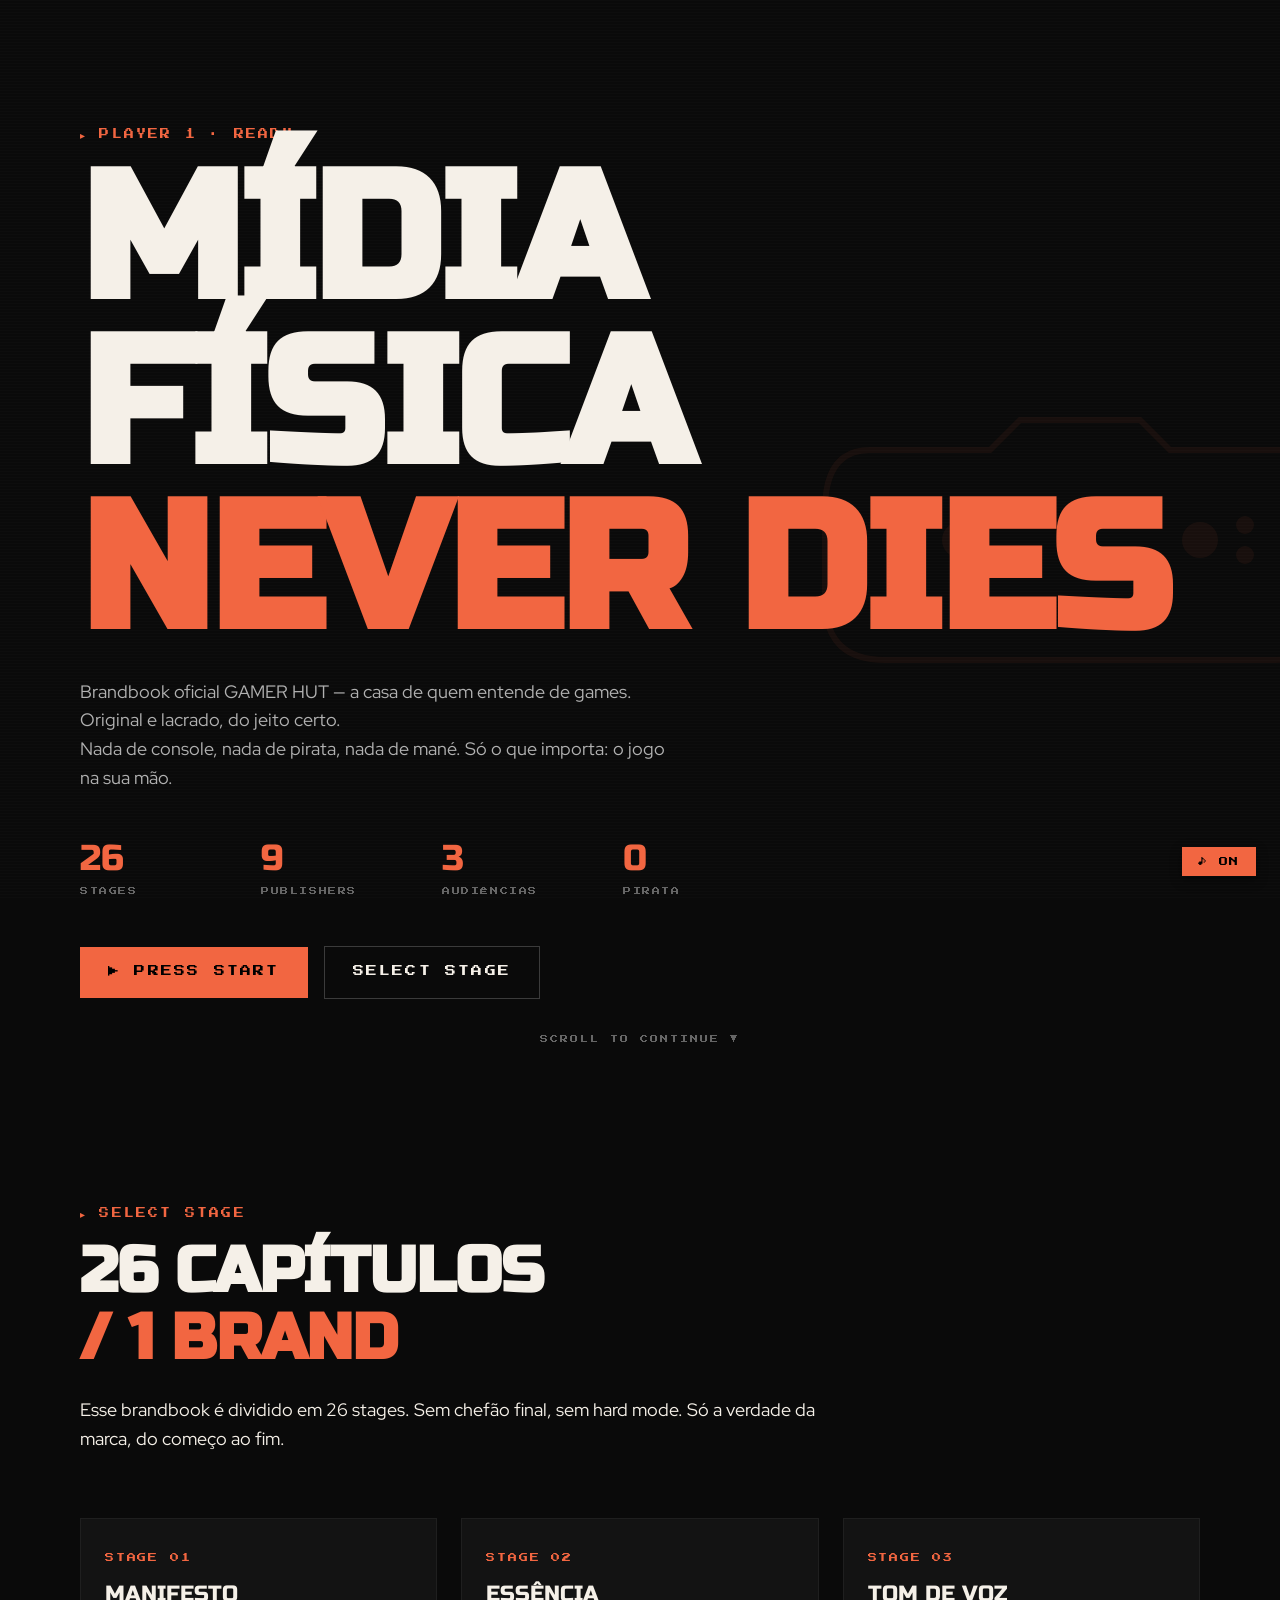
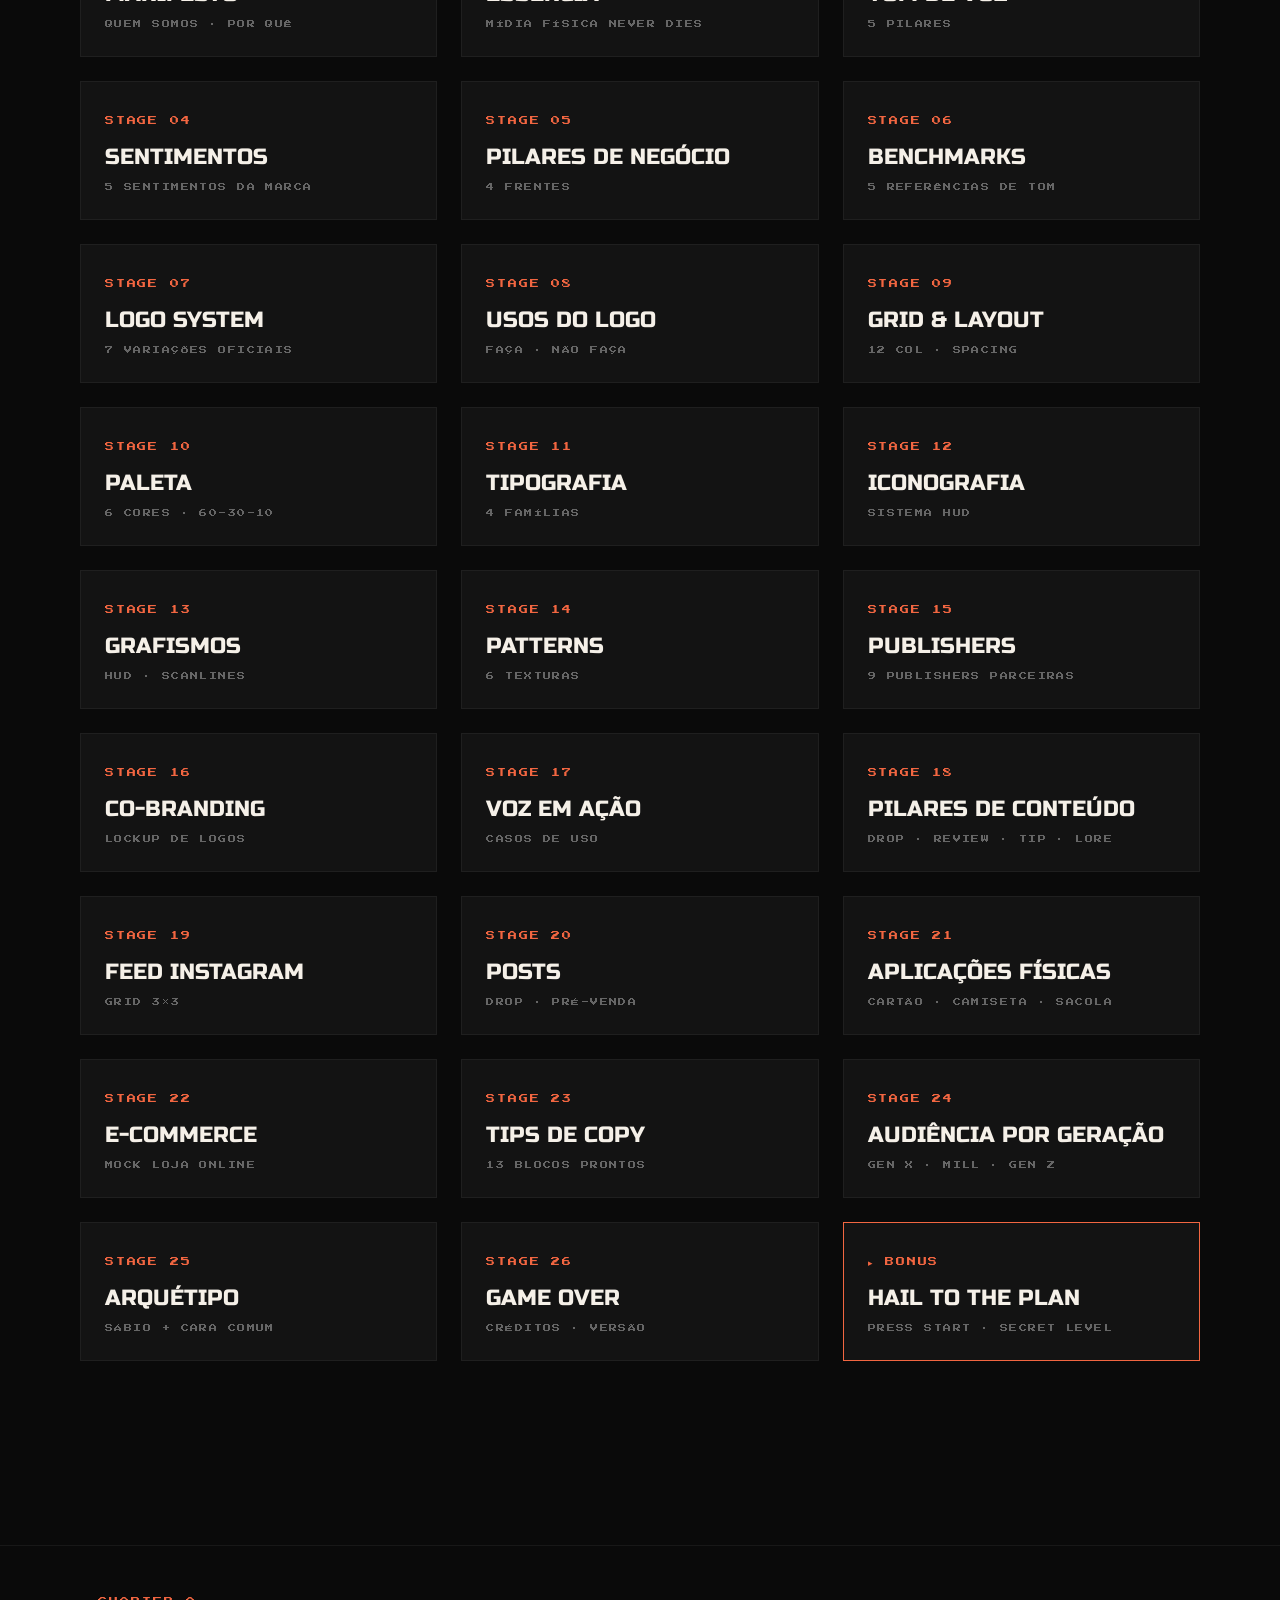
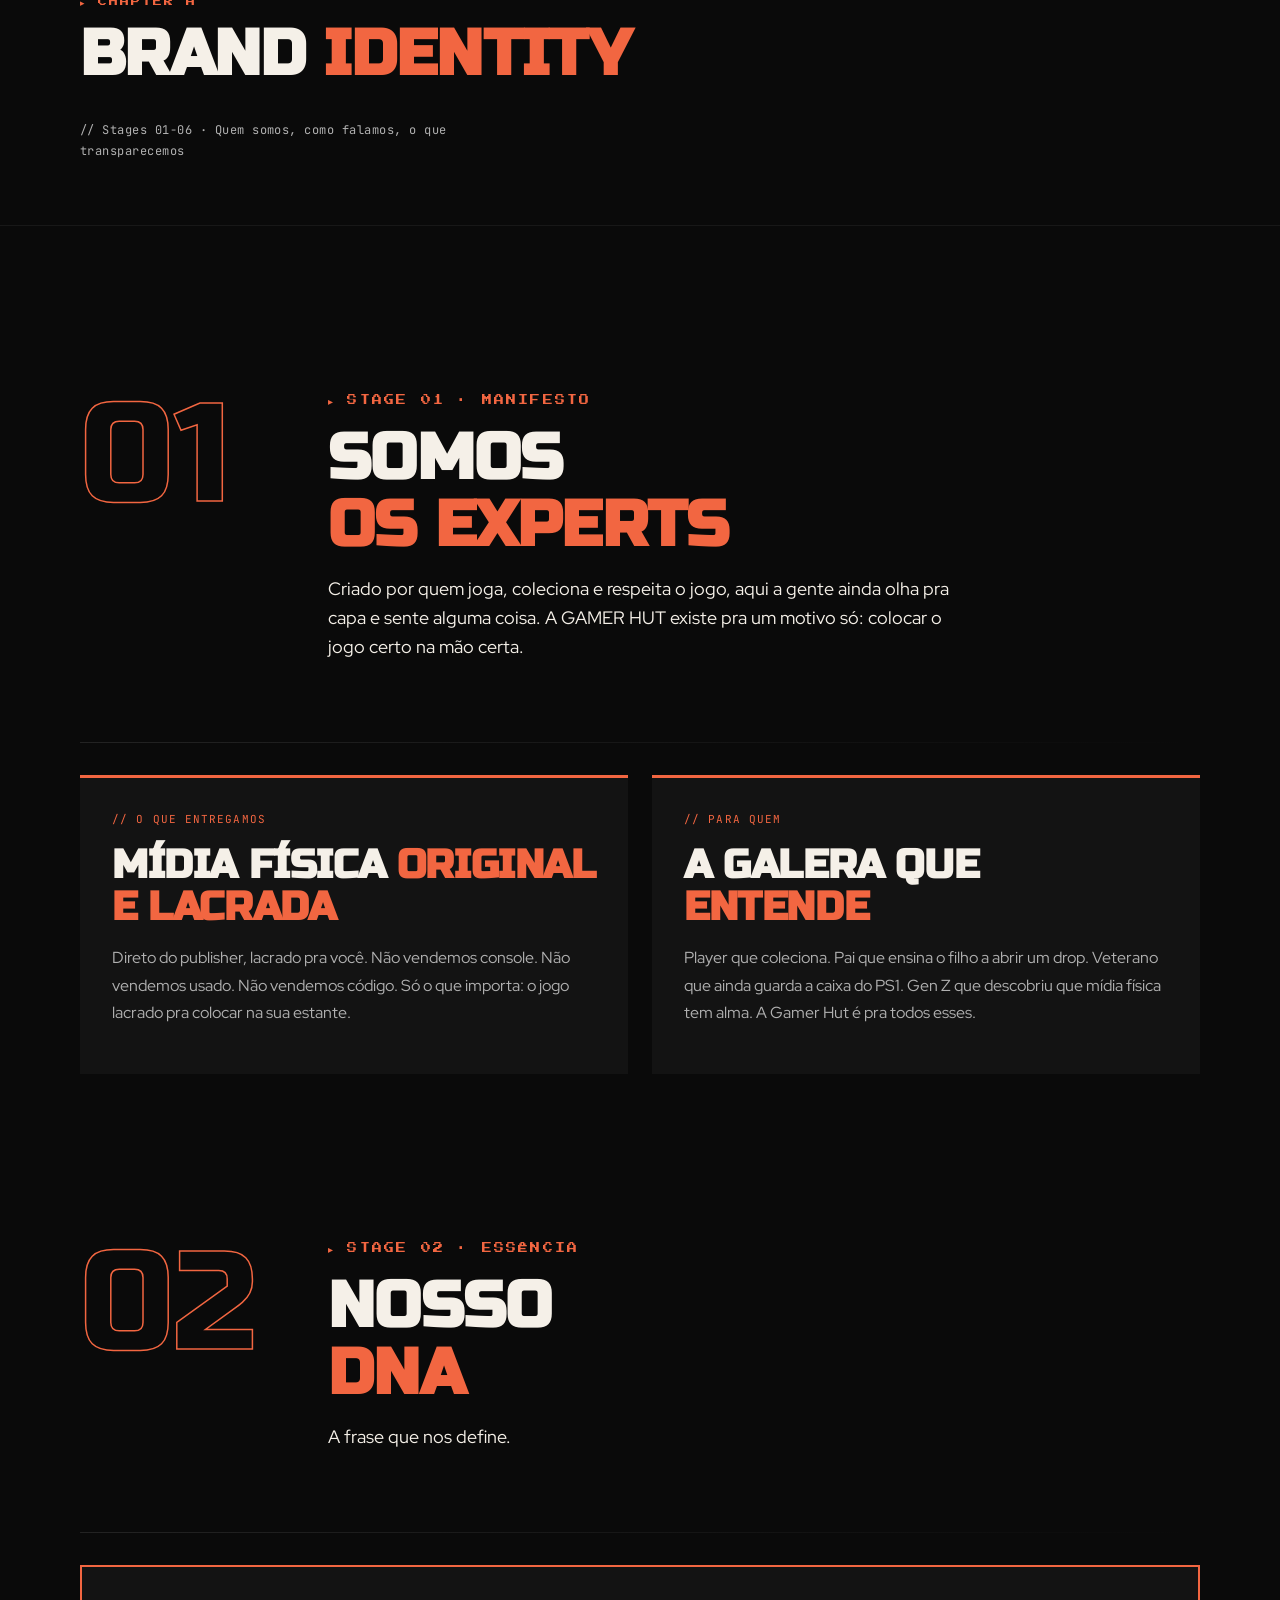
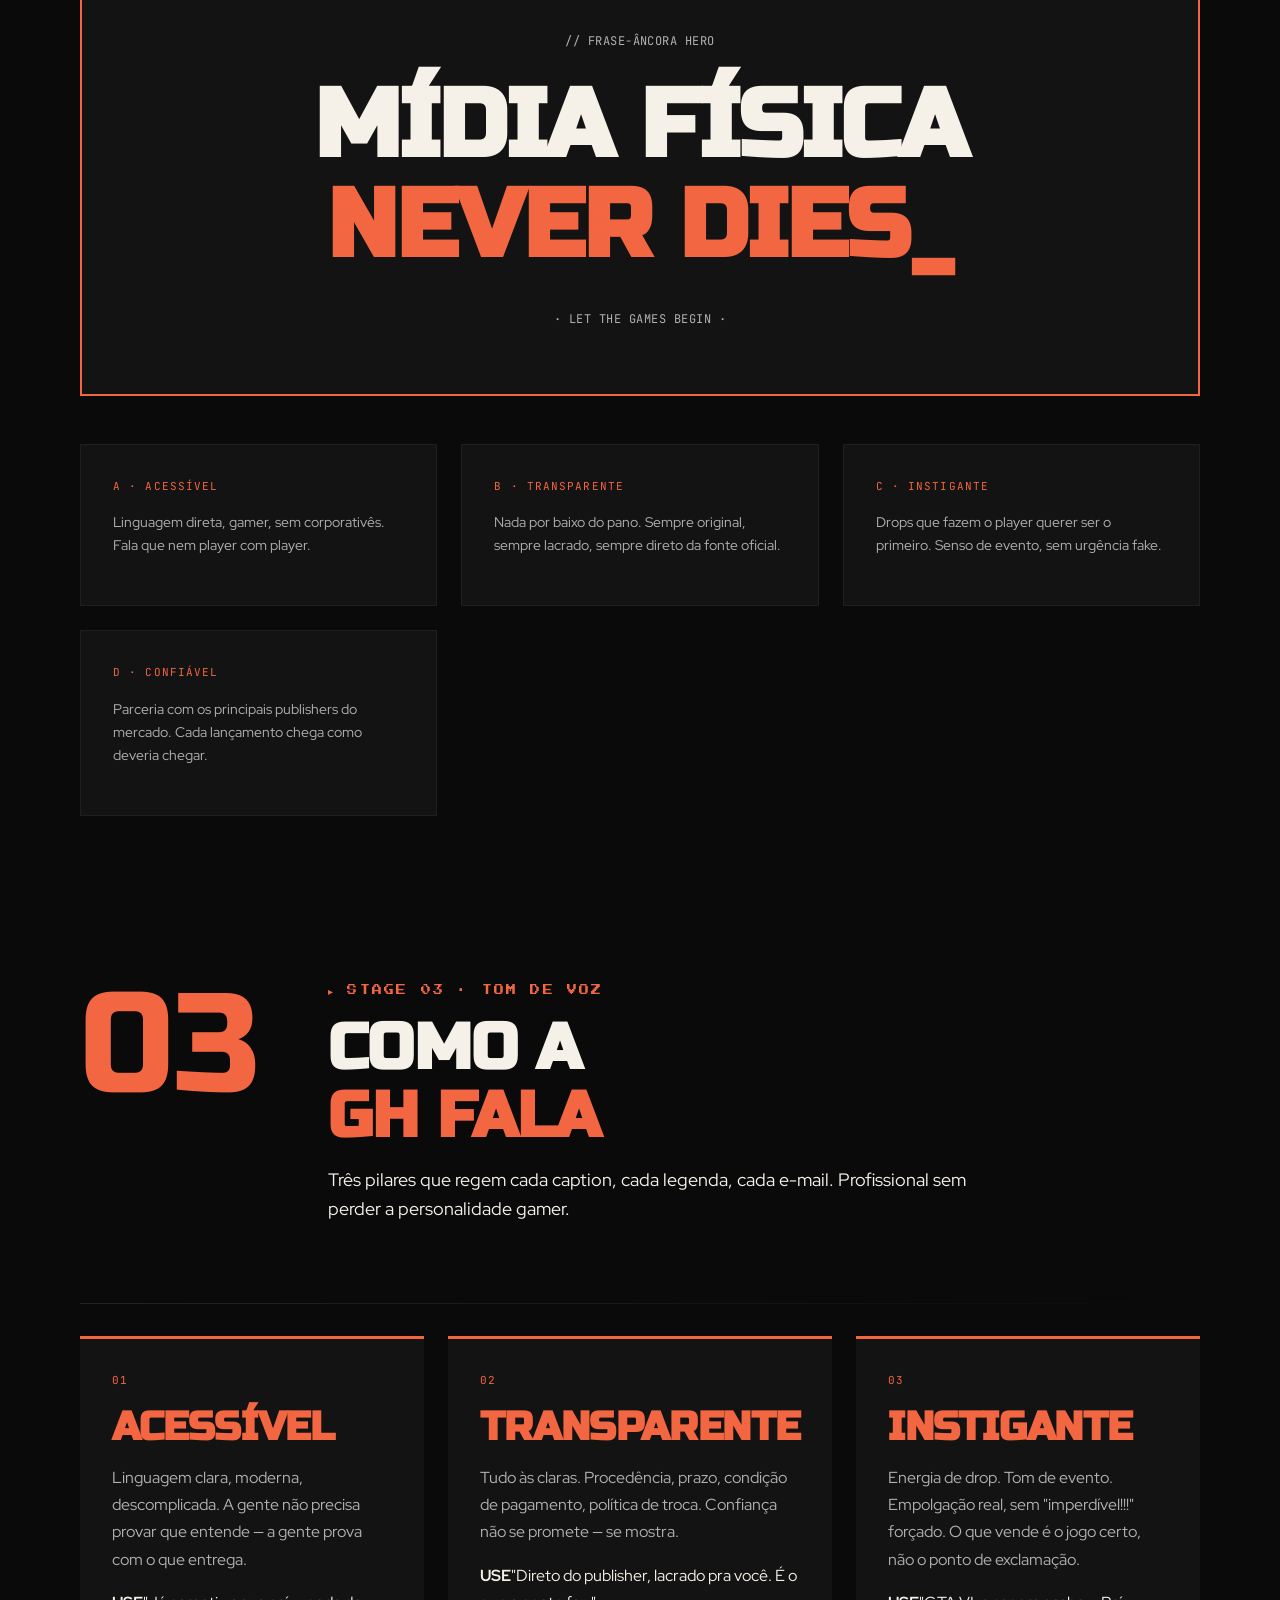
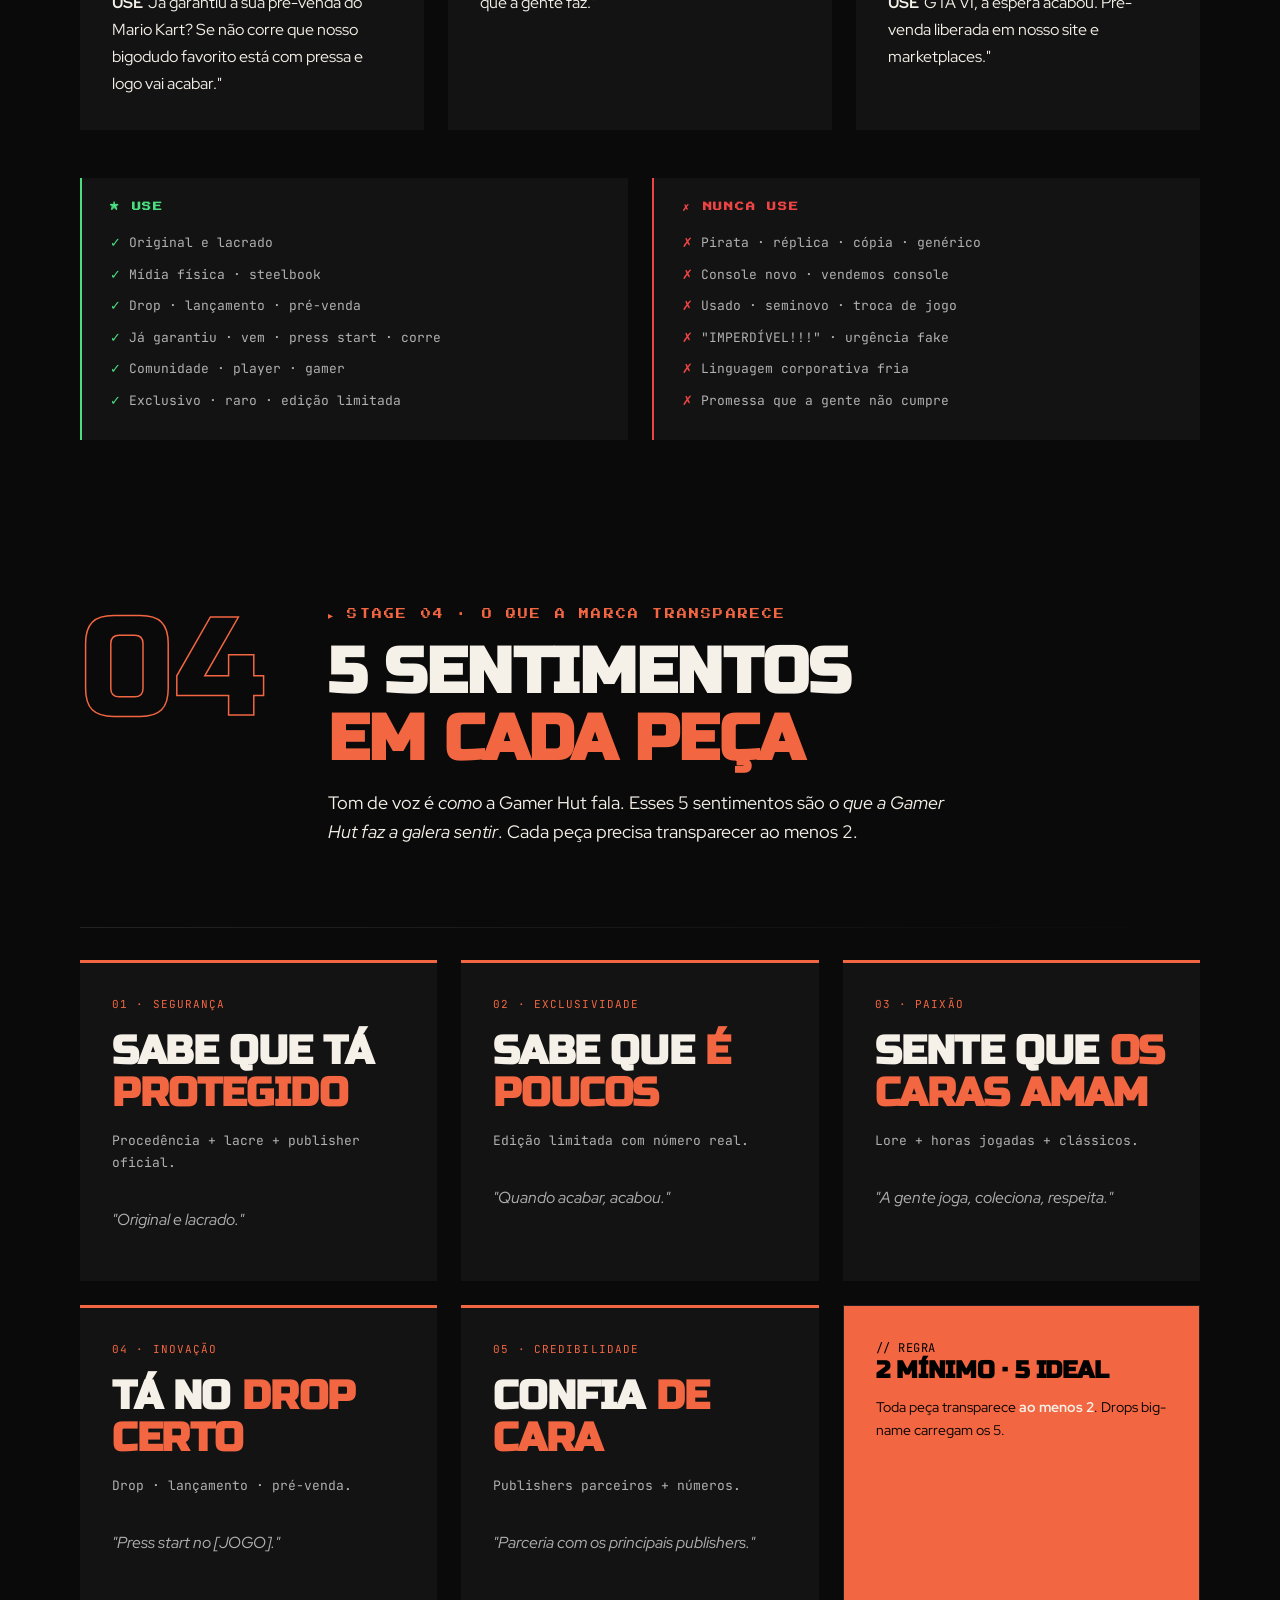
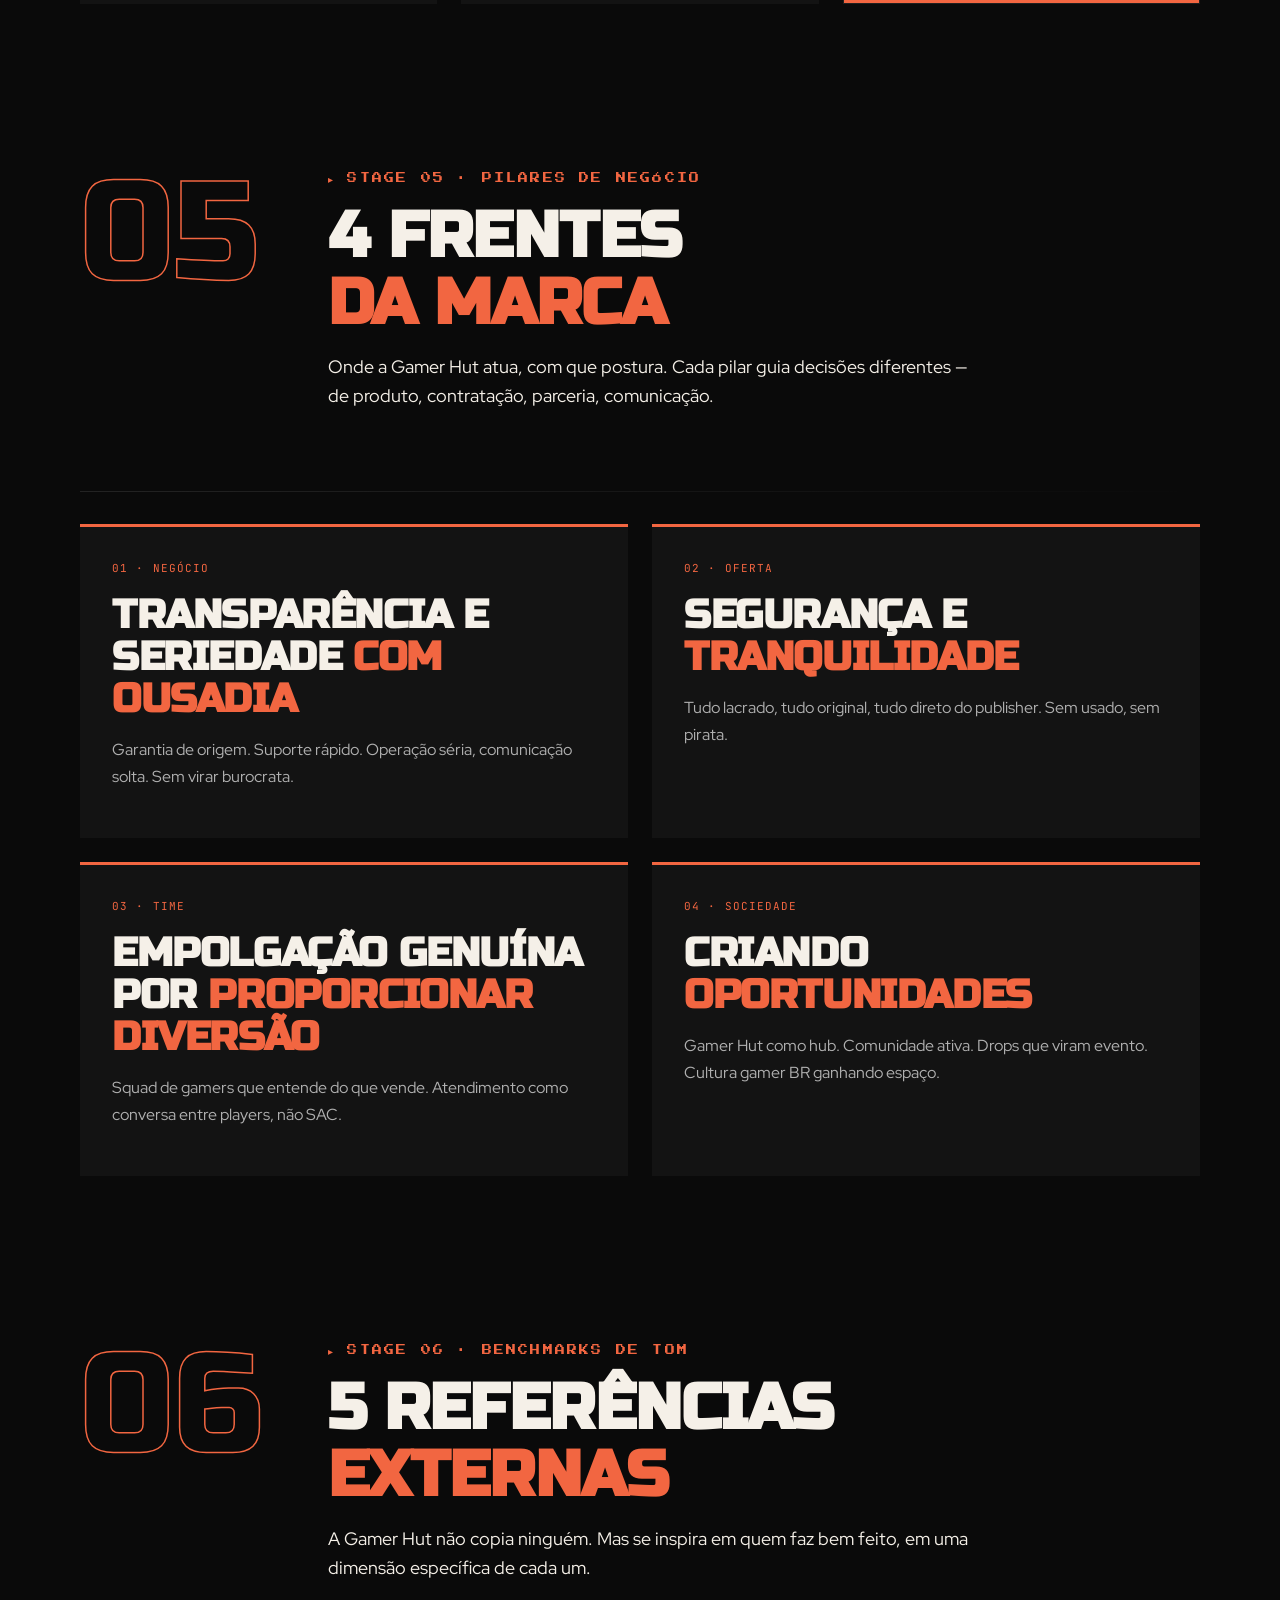
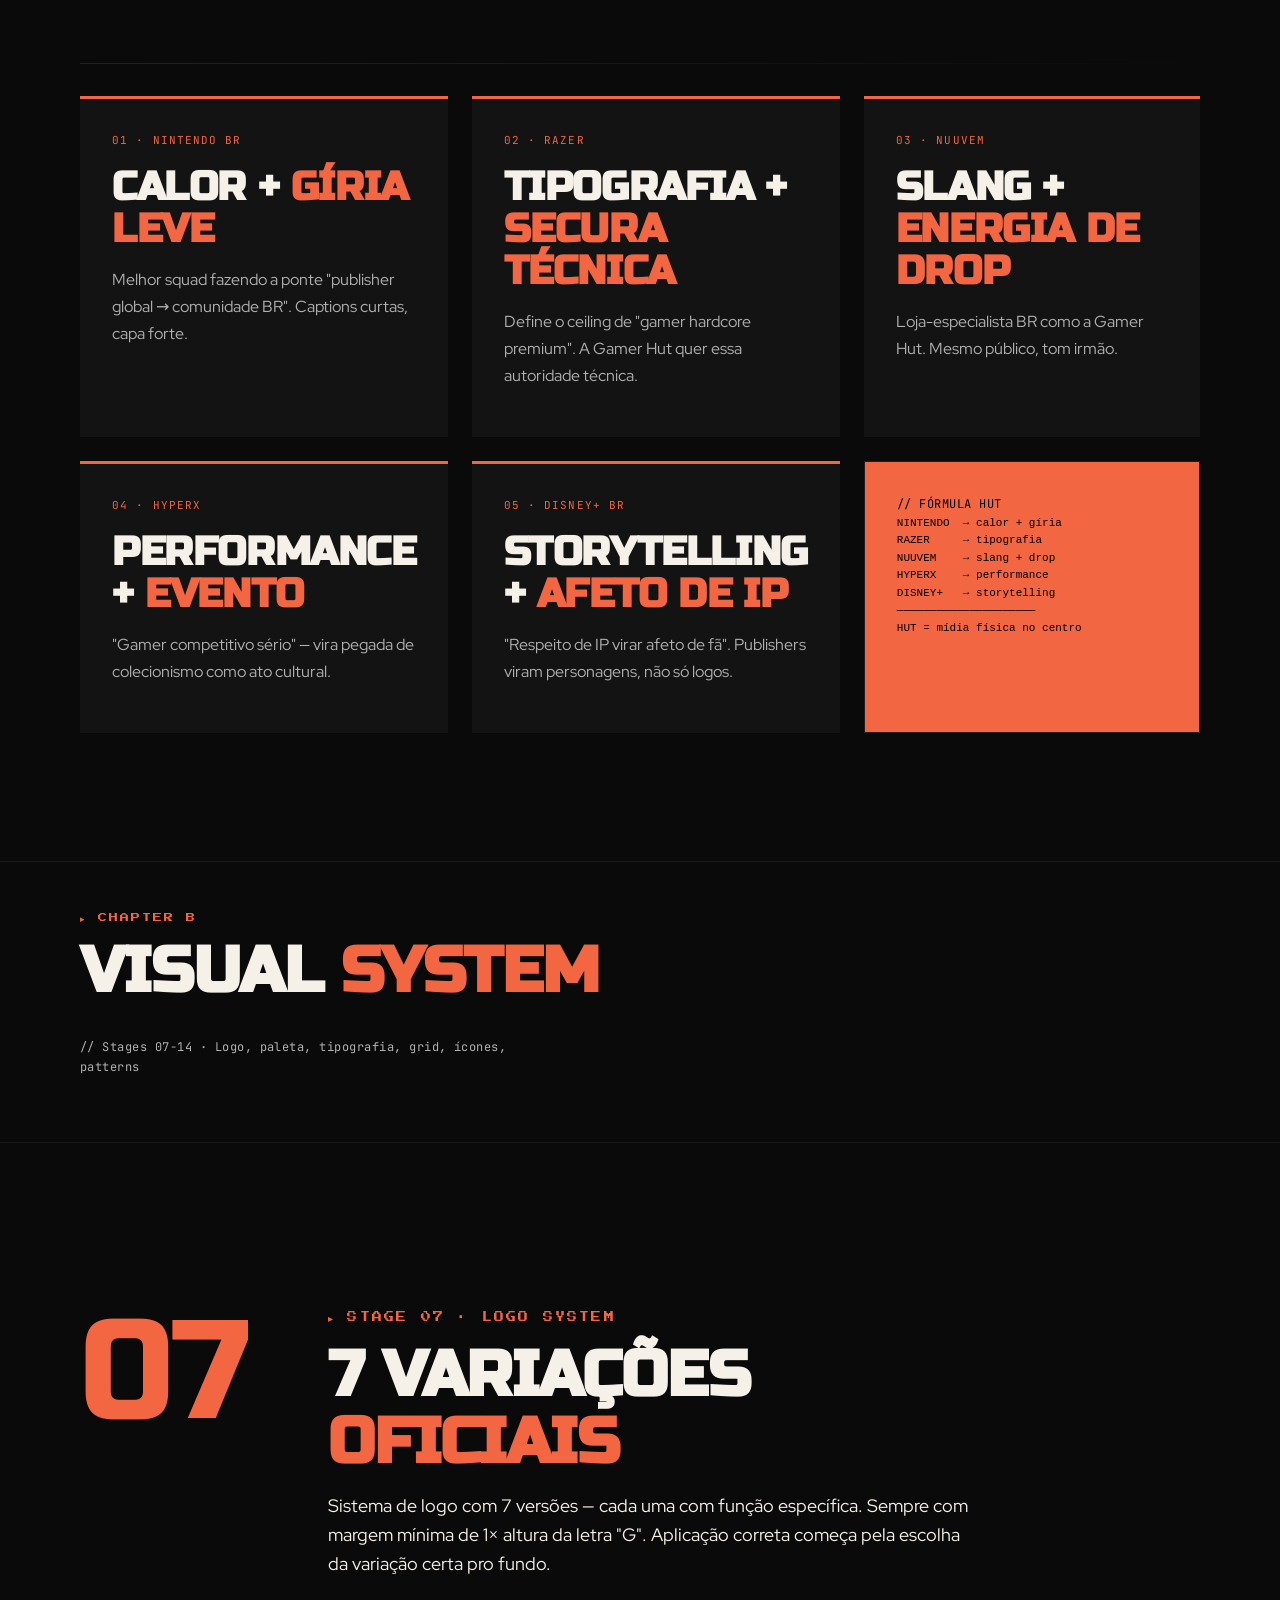
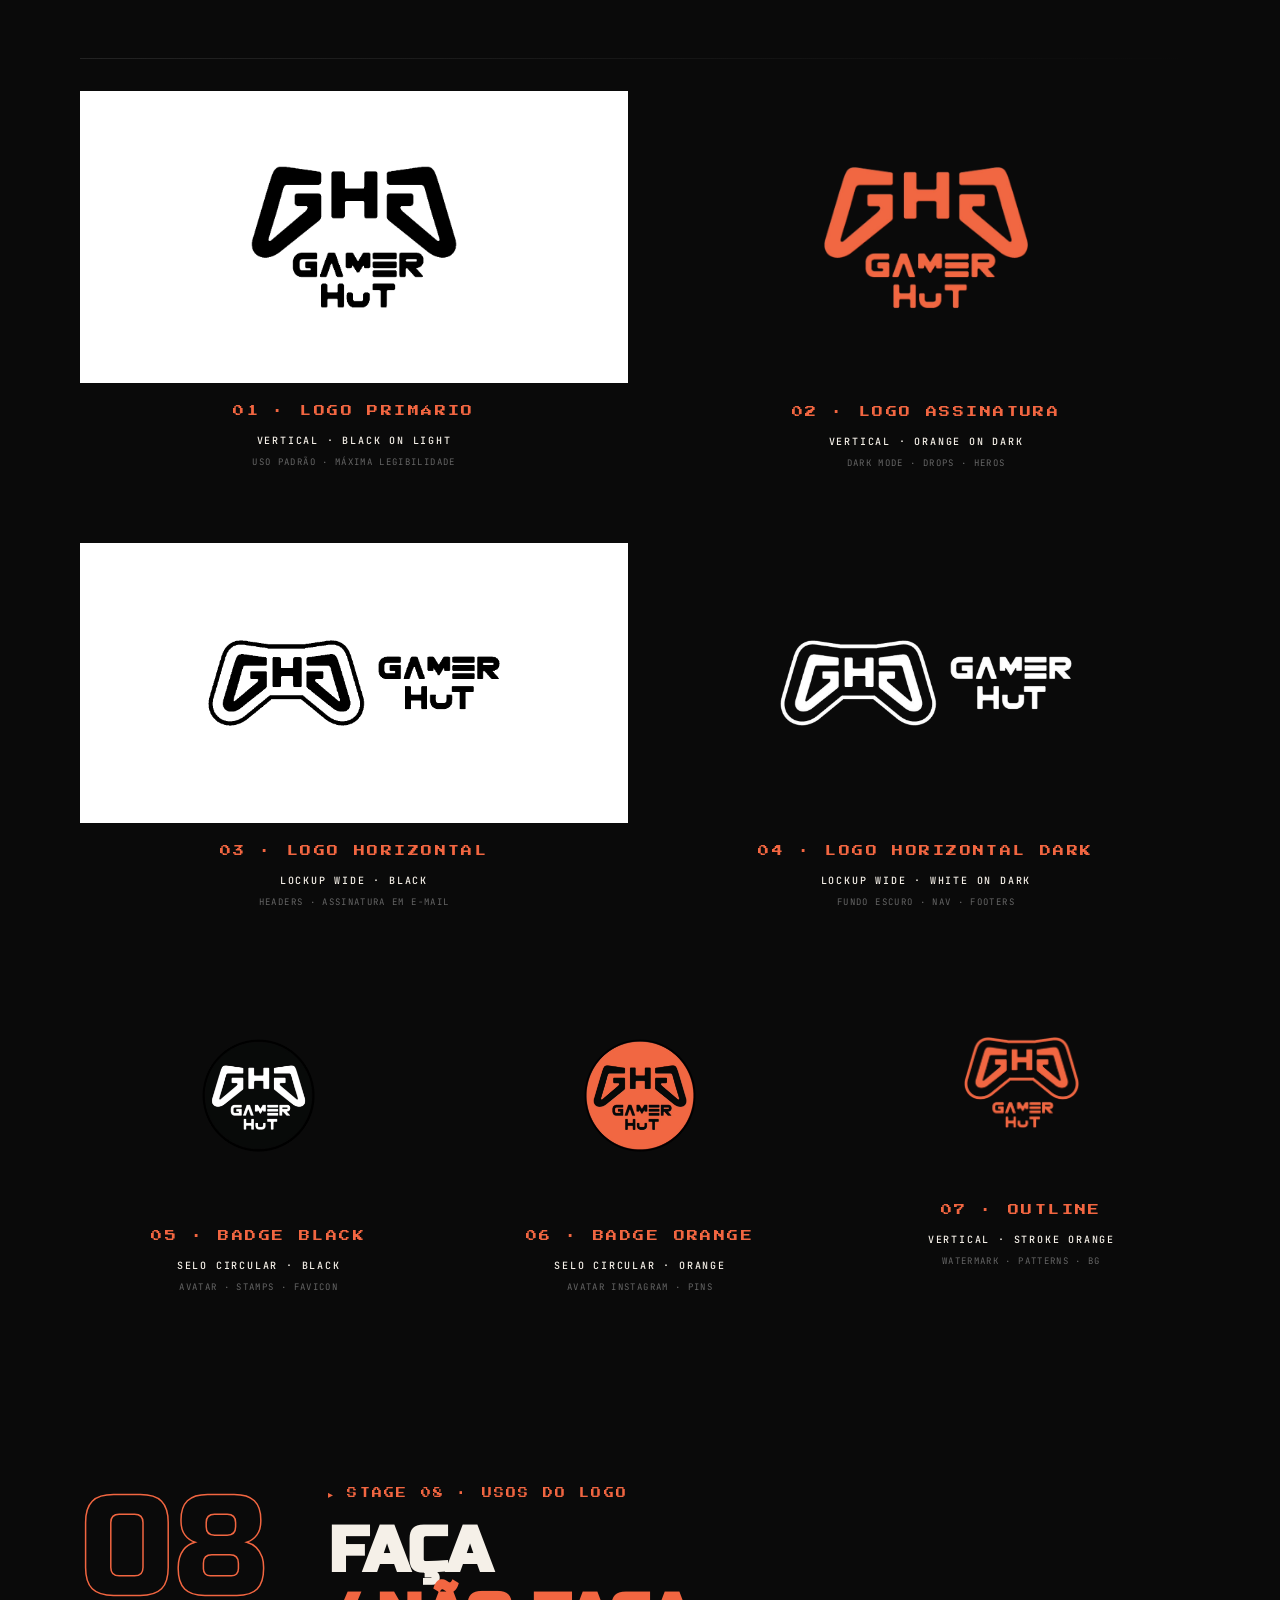
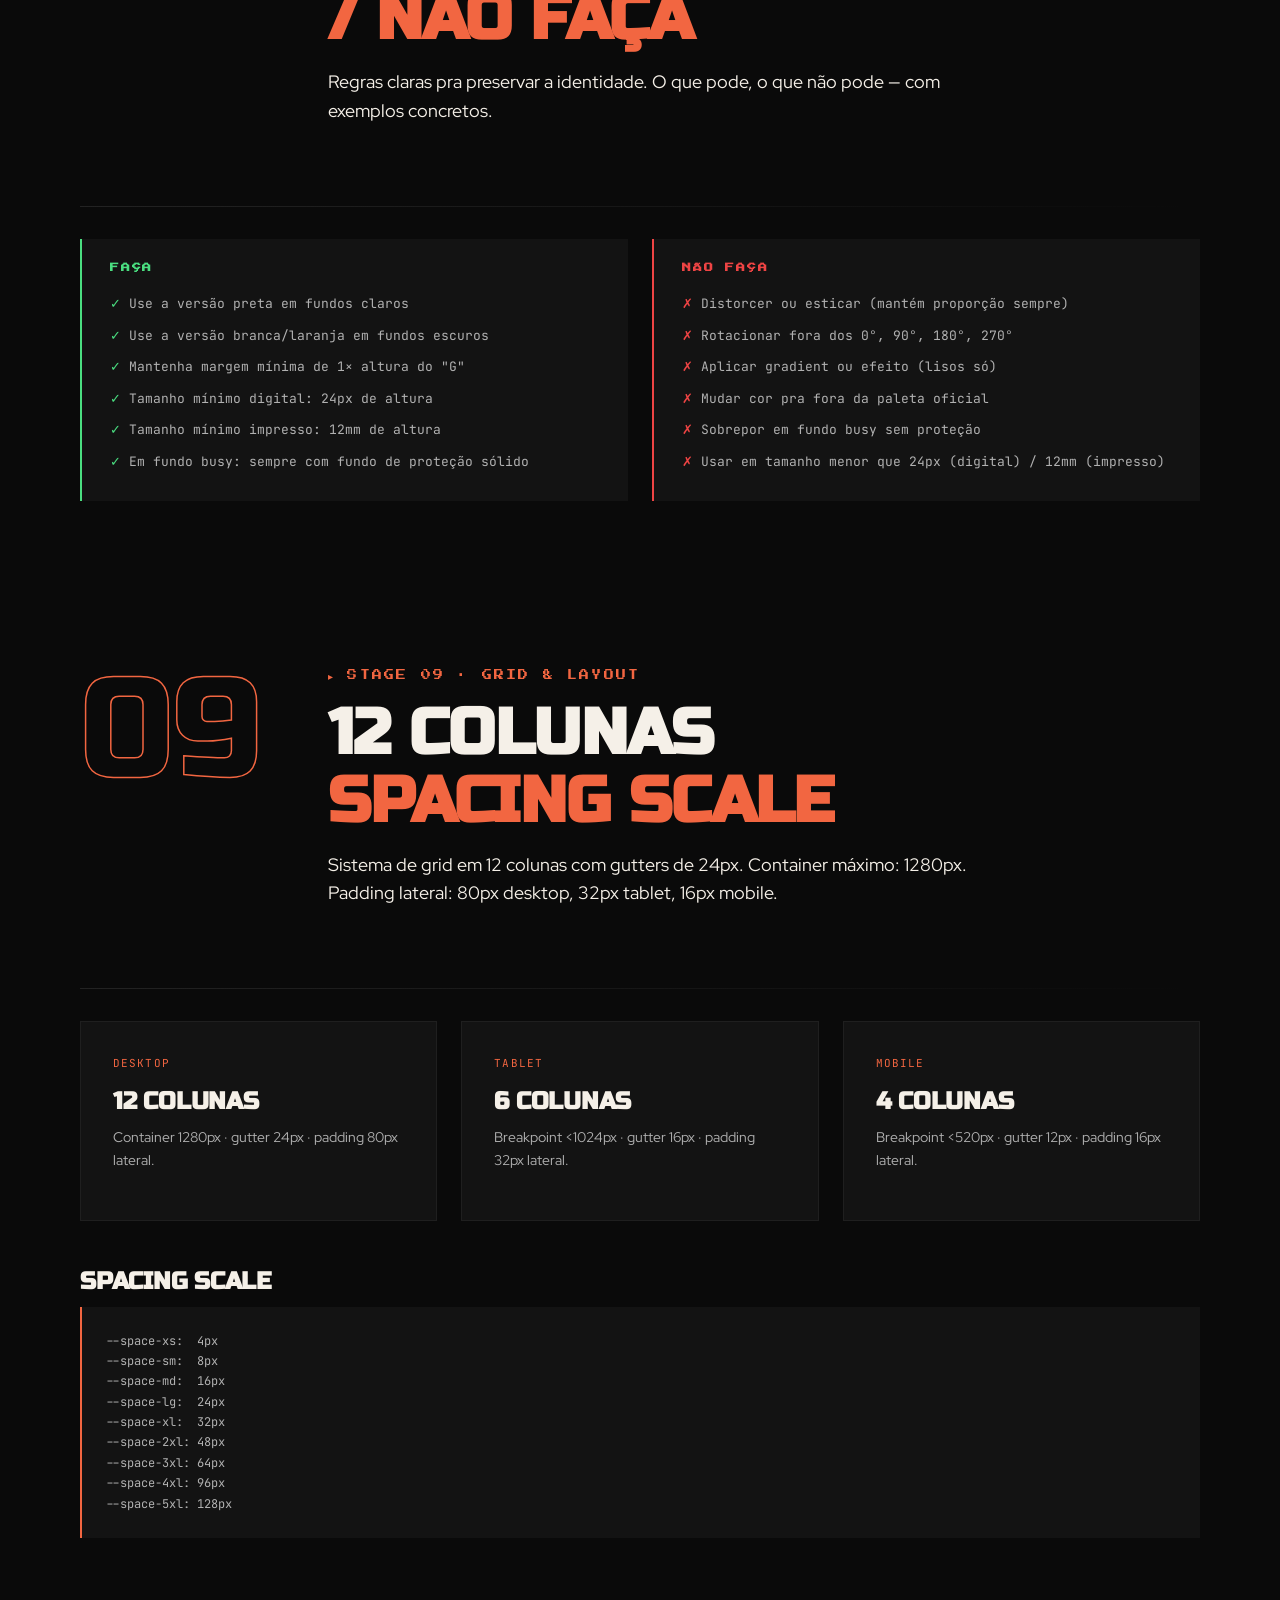
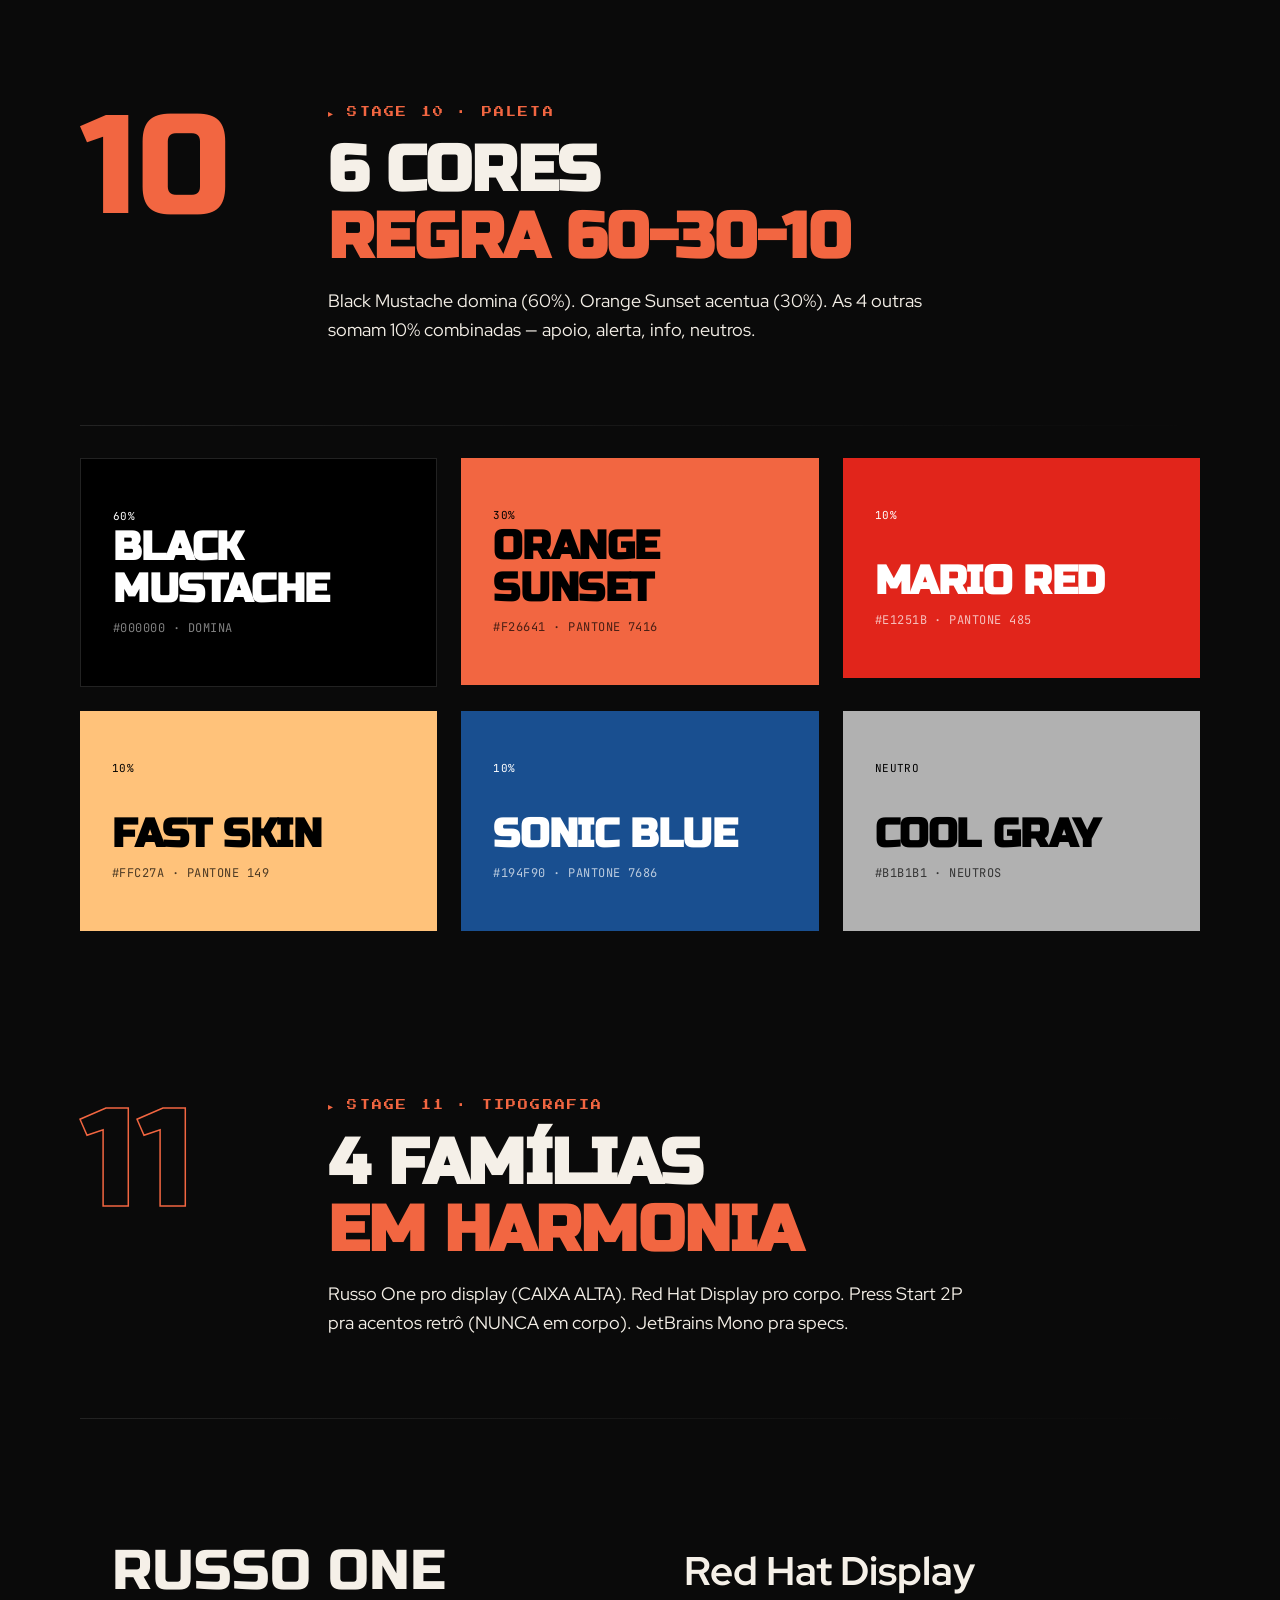
==== commit 35c4f4ce: "Add files via upload" ====
--- a/index.html
+++ b/index.html
@@ -114,22 +114,6 @@
 .logo-block-sm.bg-light { background: var(--c-light); }
 .logo-block-sm img { max-width: 55%; max-height: 70%; object-fit: contain; display: block; }
 
-/* LOCK SCREEN */
-#lock-screen { position: fixed; inset: 0; background: var(--c-bg); z-index: 9999; display: flex; align-items: center; justify-content: center; padding: 24px; }
-#lock-screen .lock-card { max-width: 480px; width: 100%; padding: 48px 40px; background: var(--c-surface); border: 1px solid #222; position: relative; }
-#lock-screen .lock-card::before { content: ''; position: absolute; top: 0; left: 0; right: 0; height: 3px; background: var(--c-orange); }
-#lock-screen .ghut-mark { width: 88px; height: 88px; margin: 0 auto 24px; display: flex; align-items: center; justify-content: center; }
-#lock-screen .ghut-mark img { width: 100%; height: 100%; object-fit: contain; }
-#lock-screen h1 { font-size: 28px; text-align: center; margin-bottom: 8px; }
-#lock-screen .lock-tag { display: block; text-align: center; font-family: var(--f-arcade); font-size: 9px; color: var(--c-orange); letter-spacing: 0.2em; margin-bottom: 32px; }
-#lock-screen p { text-align: center; font-size: 14px; margin-bottom: 24px; }
-#lock-screen input { width: 100%; padding: 14px 16px; background: var(--c-bg); border: 1px solid #333; color: var(--c-cream); font-family: var(--f-mono); font-size: 14px; letter-spacing: 0.05em; outline: none; }
-#lock-screen input:focus { border-color: var(--c-orange); }
-#lock-screen button { width: 100%; margin-top: 12px; padding: 14px; background: var(--c-orange); color: #000; border: none; font-family: var(--f-arcade); font-size: 11px; letter-spacing: 0.18em; cursor: pointer; transition: background 0.2s; }
-#lock-screen button:hover { background: var(--c-orange-deep); color: #fff; }
-#lock-screen .lock-error { color: var(--c-danger); font-size: 12px; margin-top: 12px; text-align: center; min-height: 16px; }
-#lock-screen .lock-foot { margin-top: 32px; text-align: center; font-family: var(--f-arcade); font-size: 8px; color: #555; letter-spacing: 0.18em; }
-
 /* HUD top bar */
 .hud { position: fixed; top: 0; left: 0; right: 0; z-index: 100; background: rgba(10,10,10,0.96); backdrop-filter: blur(8px); border-bottom: 1px solid rgba(255,255,255,0.05); padding: 12px var(--pad-x); display: grid; grid-template-columns: auto 1fr auto auto; gap: 32px; align-items: center; transition: opacity 0.3s; opacity: 0; }
 .hud.visible { opacity: 1; }
@@ -241,20 +225,6 @@
 </style>
 </head>
 <body>
-
-<!-- LOCK SCREEN -->
-<div id="lock-screen">
-  <div class="lock-card">
-    <div class="ghut-mark"><img src="assets/logos/logoverticalorange.png" alt="Gamer Hut"></div>
-    <h1>BRANDBOOK</h1>
-    <span class="lock-tag">▸ ACCESS REQUIRED</span>
-    <p>Esse brandbook é vivo e contém informações estratégicas. Digite a senha pra continuar.</p>
-    <input type="password" id="lock-input" placeholder="senha de unlock" autocomplete="off">
-    <button id="lock-btn">PRESS START</button>
-    <div class="lock-error" id="lock-error">&nbsp;</div>
-    <div class="lock-foot">▸ V.2026.09 · CONFIDENTIAL</div>
-  </div>
-</div>
 
 <!-- HUD top bar -->
 <nav class="hud" id="hud">
@@ -1912,7 +1882,6 @@
   </div>
   <div style="font-family: var(--f-arcade); font-size: 9px; color: var(--c-gray-d); letter-spacing: 0.2em; padding-top: 32px; border-top: 1px solid rgba(255,255,255,0.06);">
     <span>▸ V.2026.09 · STAGE 26/26 · AUDIENCE PATCH</span> &nbsp;|&nbsp;
-    <span>SENHA: gh_brandbook_unlocked_v2026.09</span> &nbsp;|&nbsp;
     <span>© 2026 GAMER HUT</span>
   </div>
 </footer>
@@ -1921,38 +1890,6 @@
 <button class="audio-toggle" id="audio-toggle">♪ ON</button>
 
 <script>
-const PASSWORD = 'gh_brandbook_unlocked_v2026.09';
-const lockScreen = document.getElementById('lock-screen');
-const lockInput = document.getElementById('lock-input');
-const lockBtn = document.getElementById('lock-btn');
-const lockError = document.getElementById('lock-error');
-
-function unlock() {
-  if (lockInput.value === PASSWORD) {
-    sessionStorage.setItem('gh_unlocked_v2026_09', '1');
-    lockScreen.style.display = 'none';
-    document.body.style.overflow = '';
-    audioFanfare();
-  } else {
-    lockError.textContent = 'Senha incorreta. Tenta de novo.';
-    audioBuzz();
-    lockInput.value = '';
-    lockInput.focus();
-  }
-}
-
-if (sessionStorage.getItem('gh_unlocked_v2026_09')) {
-  lockScreen.style.display = 'none';
-} else {
-  document.body.style.overflow = 'hidden';
-  setTimeout(() => lockInput && lockInput.focus(), 100);
-}
-
-if (lockBtn) {
-  lockBtn.addEventListener('click', unlock);
-  lockInput.addEventListener('keypress', (e) => { if (e.key === 'Enter') unlock(); });
-}
-
 let audioCtx = null;
 let audioEnabled = localStorage.getItem('gh_audio_enabled_v2026_09') !== '0';
 
